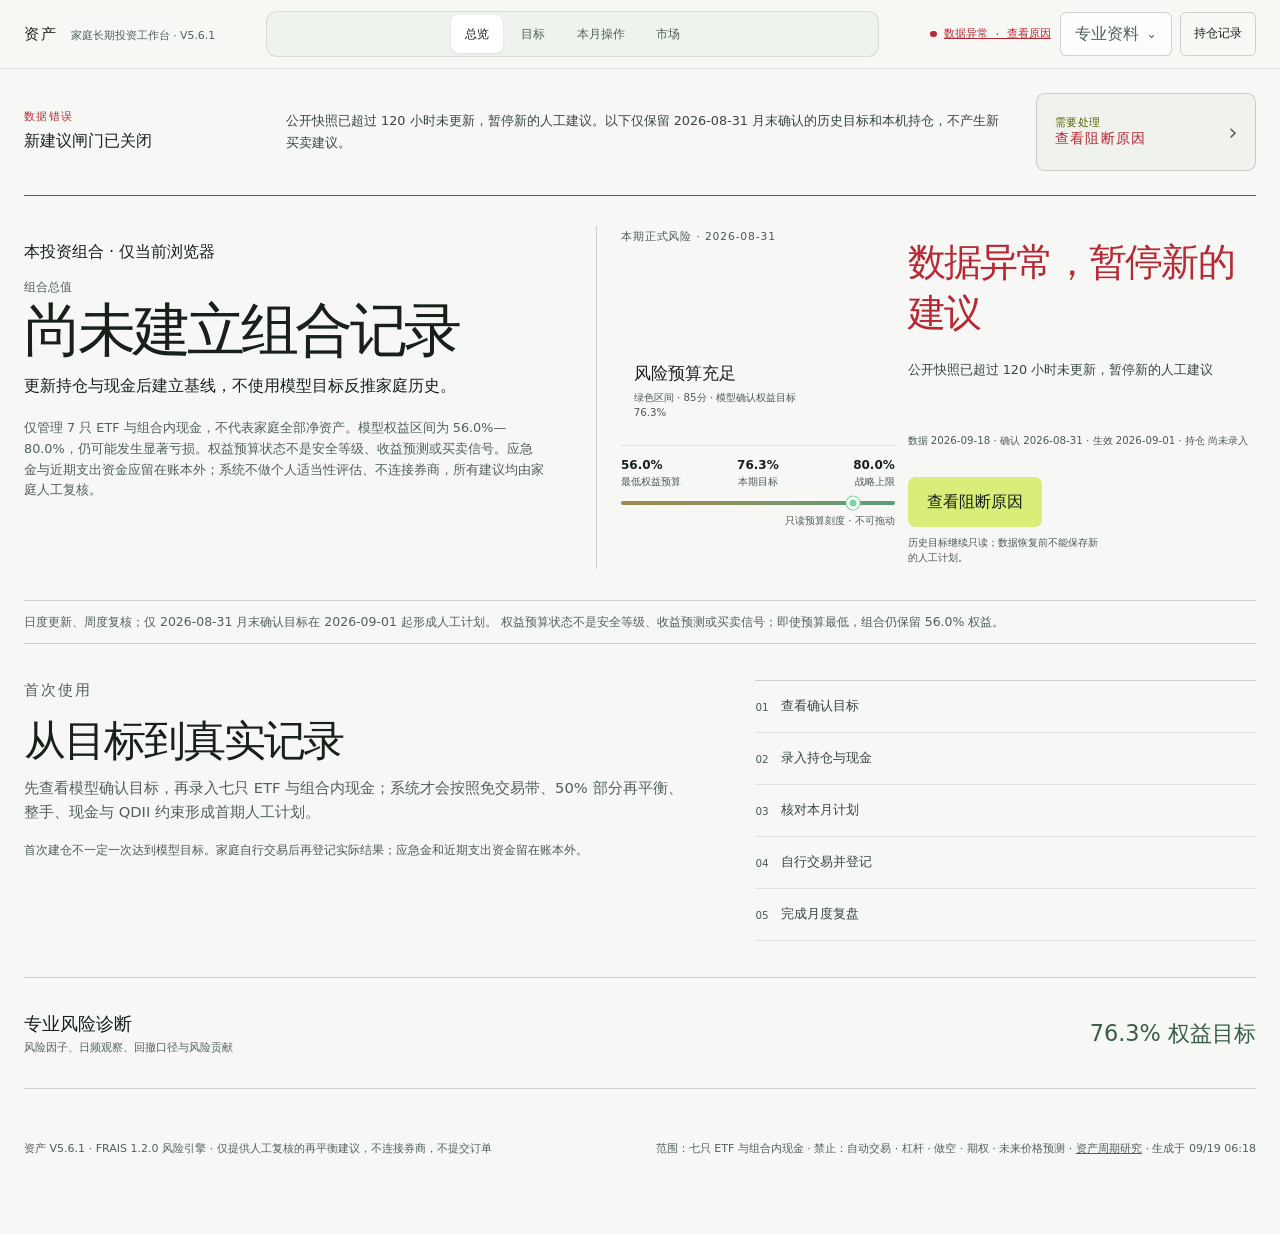
==== index.html @ 456ea020 "data: refresh Asset public snapshot" ====
<!doctype html>
<html lang="zh-CN">
  <head>
    <meta charset="UTF-8" />
    <meta name="viewport" content="width=device-width, initial-scale=1.0" />
    <meta name="color-scheme" content="dark" />
    <meta name="theme-color" content="#0a0f0e" />
    <meta name="description" content="资产：中文家庭长期投资工作台。整合真实本机持仓、资产轨迹、可解释风险与人工再平衡建议。" />
    <link rel="icon" href="data:image/svg+xml,%3Csvg xmlns='http://www.w3.org/2000/svg' viewBox='0 0 64 64'%3E%3Crect width='64' height='64' rx='16' fill='%230a0f0e'/%3E%3Cpath d='M16 16h33v8H25v8h20v8H25v16h-9z' fill='%23d7f26f'/%3E%3C/svg%3E" />
    <title>资产总览 · 资产</title>
    <script type="module" crossorigin src="./assets/main-BMGqQ084.js"></script>
    <link rel="stylesheet" crossorigin href="./assets/main-VPUHg8GL.css">
  </head>
  <body data-page="risk" data-root="./">
    <a class="skip-link" href="#main">跳到主要内容</a>
    <div id="app" aria-busy="true">
      <div class="boot-screen"><span>F5</span><p>正在核验风险状态…</p></div>
    </div>
  </body>
</html>
---- assets/main-VPUHg8GL.css ----
:root{--lightningcss-light:initial;--lightningcss-dark: ;--lightningcss-light: ;--lightningcss-dark:initial;color-scheme:dark;--bg:#0a0f0e;--surface:#111816;--surface-2:#17201d;--ink:#f0f4ee;--soft:#c5cec8;--muted:#87938d;--faint:#66706b;--line:#e9f3ec17;--line-strong:#e9f3ec2b;--accent:#d7f26f;--positive:#79d6a0;--negative:#ef7076;--warning:#e8cd68;--content:1320px;background:var(--bg);color:var(--ink);font-synthesis:none;text-rendering:optimizelegibility;--lightningcss-light:initial;--lightningcss-dark: ;color-scheme:light dark;font-family:-apple-system,BlinkMacSystemFont,PingFang SC,Microsoft YaHei,system-ui,sans-serif}@media (prefers-color-scheme:dark){:root{--lightningcss-light: ;--lightningcss-dark:initial}}.allocation-changes li span{font-size:.9rem;font-weight:540}.allocation-changes li strong{font-size:.9rem}.target-detail-disclosure>summary::-webkit-details-marker{display:none}.portfolio-assets-disclosure>summary::-webkit-details-marker{display:none}.portfolio-audit-disclosure>summary::-webkit-details-marker{display:none}.market-disclosure>summary::-webkit-details-marker{display:none}.data-disclosure>summary::-webkit-details-marker{display:none}.data-disclosure>section{margin-top:0}.portfolio-help{margin-top:1.5rem}@media (prefers-color-scheme:light){:root{--bg:#f7f8f5;--surface:#fff;--surface-2:#edf1eb;--ink:#172019;--soft:#38463e;--muted:#5c6962;--faint:#6d7872;--line:#1720191a;--line-strong:#1720192e;--accent:#647b00;--positive:#147345;--negative:#b52a35;--warning:#8a6500}.topbar{background:#f7f8f5e8}input,select{background:#fff}.dialog-actions{background:#fffffff5}.primary{color:#172019;background:#d9ed79}.allocation-bar i{color:#101710}.professional-nav>div{box-shadow:0 24px 70px #1e282224}.markdown-body pre{background:#edf1eb}dialog::backdrop{background:#232b2561}}@media (max-width:820px){.overview-onboarding,.allocation-changes{grid-template-columns:1fr;gap:2rem}.portfolio-summary{grid-template-columns:1fr 1fr}.portfolio-summary>div:nth-child(3){border-left:0;border-top:1px solid var(--line);padding-left:0}.portfolio-summary>div:nth-child(4){border-top:1px solid var(--line)}.decision-row{grid-template-columns:1fr auto}.decision-path-values,.advice-reason{grid-column:1/-1}.professional-nav>div{width:auto;position:fixed;top:68px;left:16px;right:16px}}@media (max-width:560px){.scope-disclosure,.cadence-summary{font-size:.8rem!important}.overview-onboarding{min-height:0;padding:2.75rem 0}.target-detail-disclosure>summary,.portfolio-assets-disclosure>summary,.portfolio-audit-disclosure>summary,.market-disclosure>summary,.data-disclosure>summary{gap:.8rem;min-height:72px}.target-detail-disclosure>summary em,.portfolio-assets-disclosure>summary>strong,.portfolio-audit-disclosure>summary>strong,.market-disclosure>summary>strong,.data-disclosure>summary>strong{font-size:0}.target-detail-disclosure>summary em:after,.portfolio-assets-disclosure>summary>strong:after,.portfolio-audit-disclosure>summary>strong:after,.market-disclosure>summary>strong:after,.data-disclosure>summary>strong:after{content:"展开";font-size:.75rem}.decision-path-values{grid-template-columns:1fr 16px 1fr;align-items:start}.decision-path-values i:nth-of-type(2){display:none}.decision-path-values div:nth-of-type(3),.decision-path-values div:nth-of-type(4){margin-top:.65rem}.portfolio-summary strong{font-size:1rem}.professional-nav>summary{width:40px;height:40px}}*{box-sizing:border-box}html{scroll-behavior:smooth;scroll-padding-top:92px}body{background:var(--bg);min-width:320px;color:var(--ink);margin:0}button,input{color:inherit;font:inherit}a{color:inherit}button:focus-visible,a:focus-visible,input:focus-visible,select:focus-visible,summary:focus-visible{outline:2px solid var(--accent);outline-offset:3px}.skip-link{z-index:100;background:var(--accent);color:#12180f;padding:.7rem 1rem;text-decoration:none;position:fixed;top:-4rem;left:1rem}.skip-link:focus{top:1rem}.visually-hidden{clip:rect(0, 0, 0, 0)!important;white-space:nowrap!important;border:0!important;width:1px!important;height:1px!important;margin:-1px!important;padding:0!important;position:absolute!important;overflow:hidden!important}.boot-screen,.fatal{text-align:center;place-content:center;justify-items:center;gap:1.2rem;min-height:100svh;padding:2rem;display:grid}.boot-screen span{border:1px solid var(--line-strong);width:5rem;height:5rem;color:var(--accent);border-radius:50%;place-items:center;font:500 1.1rem/1 IBM Plex Mono,monospace;animation:1.8s ease-in-out infinite pulse;display:grid}.boot-screen p,.fatal p{color:var(--muted)}.fatal h1{letter-spacing:-.06em;max-width:700px;margin:0;font-size:clamp(2.3rem,6vw,5rem)}.shell{--regime:var(--warning);min-height:100svh}.topbar{z-index:20;border-bottom:1px solid var(--line);-webkit-backdrop-filter:blur(18px);backdrop-filter:blur(18px);background:#0a0f0ee8;position:sticky;top:0}.topbar-inner{width:min(var(--content), calc(100% - 48px));grid-template-columns:auto 1fr auto;align-items:center;gap:clamp(1.5rem,4vw,4rem);min-height:68px;margin:0 auto;display:grid}.brand{white-space:nowrap;align-items:baseline;gap:.8rem;text-decoration:none;display:flex}.brand b{letter-spacing:.13em;font-size:.93rem}.brand span{color:var(--muted);font-size:.68rem}.page-nav{justify-content:center;align-items:stretch;gap:1.5rem;height:68px;display:flex}.page-nav a{color:var(--muted);white-space:nowrap;align-items:center;font-size:.76rem;text-decoration:none;transition:color .18s;display:flex;position:relative}.page-nav a:hover,.page-nav a[aria-current=page]{color:var(--ink)}.page-nav a[aria-current=page]:after{content:"";background:var(--regime);height:2px;position:absolute;bottom:-1px;left:0;right:0}.nav-short{display:none}.top-actions{white-space:nowrap;align-items:center;gap:1rem;display:flex}.data-stamp{color:var(--muted);align-items:center;gap:.45rem;font:.66rem/1 IBM Plex Mono,monospace;display:flex}.data-stamp i{background:currentColor;border-radius:50%;width:.4rem;height:.4rem}.data-stamp.data-good{color:var(--positive)}.data-stamp.data-bad{color:var(--negative)}.quiet-button,.primary,.secondary,.text-button,.danger-link{cursor:pointer;border:0;transition:transform .18s,border-color .18s,background .18s,color .18s}.quiet-button{border:1px solid var(--line-strong);background:0 0;border-radius:.35rem;padding:.55rem .8rem;font-size:.74rem}.quiet-button:hover,.secondary:hover{border-color:var(--accent);background:#d7f26f0f}.quiet-button:active,.primary:active,.secondary:active{transform:scale(.98)}main,footer{width:min(var(--content), calc(100% - 48px));margin:0 auto}.data-error-banner{border-bottom:1px solid var(--negative);grid-template-columns:230px 1fr auto;align-items:center;gap:2rem;min-height:112px;padding:1.5rem 0;display:grid}.data-error-banner span,.data-error-banner strong{display:block}.data-error-banner span{color:var(--negative);letter-spacing:.12em;font:500 .68rem/1 IBM Plex Mono,monospace}.data-error-banner strong{margin-top:.5rem;font-size:1rem}.data-error-banner p{color:var(--soft);margin:0;font-size:.8rem;line-height:1.7}.data-error-banner a{color:var(--negative);white-space:nowrap;font-size:.76rem;text-decoration:none}.data-triage{border-bottom:1px solid var(--line-strong);grid-template-columns:minmax(230px,.8fr) minmax(420px,1.4fr) minmax(190px,.6fr);align-items:center;gap:2rem;min-height:150px;display:grid}.data-triage h2{margin:0;font-size:1.5rem;font-weight:540}.data-triage ol{gap:.7rem;margin:0;padding:0;list-style:none;display:grid}.data-triage li{color:var(--soft);grid-template-columns:28px 1fr;gap:.7rem;font-size:.73rem;line-height:1.5;display:grid}.data-triage li b{color:var(--accent);font:500 .65rem/1.5 IBM Plex Mono,monospace}.data-triage aside{border-left:1px solid var(--line);padding-left:1.5rem}.data-triage aside span,.data-triage aside strong,.data-triage aside small{display:block}.data-triage aside span,.data-triage aside small{color:var(--muted);font-size:.62rem;line-height:1.5}.data-triage aside strong{text-overflow:ellipsis;margin:.5rem 0;font:500 .68rem/1.4 IBM Plex Mono,monospace;overflow:hidden}.asset-overview-hero{border-bottom:1px solid var(--line-strong);grid-template-columns:minmax(0,1fr) auto;align-items:center;gap:3rem;min-height:320px;padding:2.75rem 0;display:grid}.asset-overview-title>span{color:var(--muted);font-size:.78rem;display:block}.asset-overview-title h1{letter-spacing:-.065em;margin:.45rem 0 1.2rem;font-size:clamp(3.5rem,6.5vw,5.7rem);font-weight:560;line-height:.92}.asset-overview-title h1.baseline-empty{max-width:720px;font-size:clamp(2.7rem,5.2vw,4.5rem);line-height:1}.asset-overview-title>div{flex-wrap:wrap;align-items:baseline;gap:.45rem 1rem;display:flex}.asset-overview-title>div strong{font-size:1.2rem;font-weight:550}.asset-overview-title>div span{color:var(--muted);font-size:.7rem}.asset-overview-title>p:last-child{color:var(--muted);margin:1.35rem 0 0;font-size:.76rem}.asset-overview-hero>aside{gap:.8rem;min-width:185px;display:grid}.asset-overview-hero>aside small{max-width:190px;color:var(--faint);font-size:.64rem;line-height:1.5}.asset-v5-hero{grid-template-columns:minmax(0,1fr) minmax(270px,340px)}.monthly-action{border-left:1px solid var(--line-strong);padding:1.5rem 0 1.5rem 2rem}.monthly-action>span,.monthly-action>strong,.monthly-action>small{display:block}.monthly-action>span{color:var(--faint);letter-spacing:.08em;font-size:.67rem}.monthly-action>strong{letter-spacing:-.045em;margin-top:.7rem;font-size:clamp(1.7rem,3vw,2.7rem);font-weight:550}.monthly-action>p{color:var(--soft);margin:.8rem 0;font-size:.8rem;line-height:1.7}.monthly-action>small{margin-bottom:1.2rem;max-width:none!important}.monthly-action>a{justify-content:center;text-decoration:none;display:inline-flex}.monthly-action>button{margin-left:.5rem}.cadence-inline{border-bottom:1px solid var(--line-strong);min-height:66px;color:var(--muted);justify-content:center;align-items:center;gap:clamp(.7rem,2.5vw,2.5rem);font-size:.7rem;display:flex}.cadence-inline b{color:var(--ink);margin-right:.3rem;font-weight:540}.cadence-inline i{color:var(--faint);font-style:normal}.amounts-hidden .private-amount{filter:blur(10px);-webkit-user-select:none;user-select:none}.overview-curve-section{border-bottom:1px solid var(--line-strong);padding:3.8rem 0 3.2rem}.overview-curve-head{justify-content:space-between;align-items:end;gap:2rem;display:flex}.overview-curve-head h2{letter-spacing:-.045em;margin:0;font-size:clamp(2rem,3.2vw,3.2rem);font-weight:550;line-height:1}.overview-controls{gap:1rem;display:flex}.overview-controls span{border:1px solid var(--line-strong);display:flex}.overview-controls button{color:var(--muted);cursor:pointer;background:0 0;border:0;padding:.55rem .8rem;font-size:.68rem}.overview-controls button[aria-pressed=true]{background:var(--surface-2);color:var(--accent)}.asset-curve{min-height:310px;margin-top:2.4rem}.asset-curve svg{width:100%;height:310px;overflow:visible}.asset-curve-line{fill:none;stroke:var(--accent);stroke-width:2.3px;vector-effect:non-scaling-stroke}.asset-curve-area{fill:color-mix(in srgb, var(--accent) 6%, transparent)}.asset-curve circle{fill:var(--warning);stroke:var(--bg);stroke-width:2px}.asset-curve text{fill:var(--faint);font:18px IBM Plex Mono,monospace}.asset-curve .curve-date{font-size:15px}.asset-curve .curve-date.end{text-anchor:end}.overview-empty{border:1px dashed var(--line-strong);text-align:center;place-content:center;justify-items:center;height:280px;display:grid}.overview-empty strong{font-size:1.3rem;font-weight:540}.overview-empty p{max-width:460px;color:var(--muted);font-size:.77rem;line-height:1.7}.curve-ledger,.ledger-status,.record-summary,.local-quality-grid{border-top:1px solid var(--line);border-bottom:1px solid var(--line);grid-template-columns:repeat(4,1fr);display:grid}.curve-ledger{grid-template-columns:repeat(6,1fr)}.curve-ledger>span,.ledger-status>span,.record-summary>span{color:var(--muted);padding:1rem 1.2rem;font-size:.67rem}.curve-ledger>span:first-child,.ledger-status>span:first-child,.record-summary>span:first-child{padding-left:0}.curve-ledger>span+span,.ledger-status>span+span,.record-summary>span+span{border-left:1px solid var(--line)}.curve-ledger strong,.ledger-status strong,.record-summary strong{color:var(--ink);margin-top:.35rem;font-size:.84rem;font-weight:540;display:block}.asset-group-overview{border-top:1px solid var(--line-strong);border-bottom:1px solid var(--line-strong);grid-template-columns:repeat(4,1fr);display:grid}.asset-group-overview article{min-width:0;padding:1.5rem 1.35rem}.asset-group-overview article:first-child{padding-left:0}.asset-group-overview article+article{border-left:1px solid var(--line)}.asset-group-overview article>div{grid-template-columns:1fr auto;gap:.35rem .8rem;display:grid}.asset-group-overview article>div>span{color:var(--muted);font-size:.7rem}.asset-group-overview article>div>strong{font-size:1.55rem;font-weight:540}.asset-group-overview article>div>b{color:var(--soft);grid-column:1/-1;font-size:.75rem;font-weight:500}.asset-group-overview article>p{min-height:4.3em;color:var(--muted);font-size:.7rem;line-height:1.55}.asset-group-overview ul{margin:1.2rem 0 0;padding:0;list-style:none}.asset-group-overview li{border-top:1px solid var(--line);color:var(--soft);justify-content:space-between;gap:.6rem;padding:.55rem 0;font-size:.67rem;display:flex}.asset-group-overview li strong{color:var(--ink);font-weight:520}.overview-action{border-bottom:1px solid var(--line-strong);grid-template-columns:1fr 340px;align-items:center;gap:4rem;min-height:230px;padding:3rem 0;display:grid}.overview-action h2{color:var(--positive);letter-spacing:-.055em;margin:0;font-size:clamp(2.4rem,5vw,4.5rem);font-weight:550;line-height:.95}.overview-action.warning h2{color:var(--warning)}.overview-action.negative h2{color:var(--negative)}.overview-action p{max-width:680px;color:var(--muted);line-height:1.7}.overview-action>div:last-child{border-left:1px solid var(--line-strong);padding-left:2rem}.overview-action>div:last-child span,.overview-action>div:last-child small{color:var(--muted);font-size:.67rem;display:block}.overview-action>div:last-child strong{margin:.5rem 0;font-size:1.25rem;font-weight:540;display:block}.overview-action a{color:var(--accent);margin-top:1rem;font-size:.72rem;text-decoration:none;display:inline-block}.overview-risk-details{border-bottom:1px solid var(--line-strong)}.overview-risk-details>summary{cursor:pointer;justify-content:space-between;align-items:center;gap:2rem;min-height:110px;list-style:none;display:flex}.overview-risk-details>summary::-webkit-details-marker{display:none}.overview-risk-details>summary span b,.overview-risk-details>summary span small{display:block}.overview-risk-details>summary span b{font-size:1.15rem}.overview-risk-details>summary span small{color:var(--muted);margin-top:.35rem;font-size:.68rem}.overview-risk-details>summary>strong{color:var(--regime);font-size:1.4rem;font-weight:540}.overview-risk-body{border-top:1px solid var(--line)}.cadence-panel{border-bottom:1px solid var(--line-strong);grid-template-columns:minmax(300px,.85fr) minmax(560px,1.15fr);align-items:center;gap:clamp(3rem,7vw,7rem);padding:3.5rem 0;display:grid}.cadence-action h2{color:var(--positive);letter-spacing:-.05em;margin:0;font-size:clamp(2.2rem,4.5vw,4rem);font-weight:550;line-height:1}.cadence-action>p:not(.eyebrow){max-width:40rem;color:var(--muted);margin:1rem 0 1.5rem;font-size:.8rem;line-height:1.7}.cadence-action dl{border-top:1px solid var(--line);grid-template-columns:repeat(3,1fr);margin:0;display:grid}.cadence-action dl div{padding:.8rem .8rem 0 0}.cadence-action dt{color:var(--faint);font-size:.64rem}.cadence-action dd{margin:.35rem 0 0;font-size:.76rem}.cadence-panel ol{border-top:1px solid var(--line-strong);margin:0;padding:0;list-style:none}.cadence-panel li{border-bottom:1px solid var(--line);grid-template-columns:72px 150px 1fr;align-items:center;gap:1rem;min-height:82px;display:grid;position:relative}.cadence-panel li:before{content:"";background:var(--accent);width:2px;height:0;transition:height .25s;position:absolute;left:0}.cadence-panel li.current:before,.cadence-panel li:hover:before{height:56%}.cadence-panel li span,.cadence-panel li small{color:var(--muted);font-size:.68rem;line-height:1.5}.cadence-panel li strong{font-size:.82rem;font-weight:540}.model-integrity{border-bottom:1px solid var(--line-strong);grid-template-columns:230px 1fr;align-items:start;gap:2rem;padding:1.35rem 0;display:grid}.model-integrity>div:first-child span,.model-integrity>div:first-child strong{display:block}.model-integrity>div:first-child span{color:var(--muted);font-size:.68rem}.model-integrity>div:first-child strong{color:var(--positive);margin-top:.45rem;font-size:1rem;font-weight:540}.model-integrity.failed>div:first-child strong{color:var(--negative)}.model-integrity>div:last-child{border-left:1px solid var(--line);grid-template-columns:repeat(5,1fr);display:grid}.model-integrity>div:last-child>span{min-width:0;padding:0 1rem}.model-integrity i{background:var(--positive);border-radius:50%;width:.42rem;height:.42rem;margin-right:.45rem;display:inline-block}.model-integrity.failed i{background:var(--negative)}.model-integrity b{font-size:.7rem;font-weight:540}.model-integrity small{color:var(--faint);margin-top:.45rem;font-size:.61rem;line-height:1.5;display:block}.local-quality-grid{grid-template-columns:repeat(3,1fr)}.local-quality-grid>div{padding:1.2rem 1.3rem}.local-quality-grid>div:nth-child(3n+1){padding-left:0}.local-quality-grid>div:not(:nth-child(3n+1)){border-left:1px solid var(--line)}.local-quality-grid>div:nth-child(n+4){border-top:1px solid var(--line)}.local-quality-grid span{color:var(--muted);font-size:.67rem;display:block}.local-quality-grid strong{margin-top:.45rem;font-size:.9rem;font-weight:540;display:block}.cash-flow-history{border-top:1px solid var(--line);margin-top:1.5rem}.cash-flow-history summary{color:var(--soft);cursor:pointer;padding:1rem 0;font-size:.76rem}.cash-flow-history>p{color:var(--muted);font-size:.74rem}.decision-header{border-bottom:1px solid var(--line);grid-template-columns:minmax(0,1.15fr) minmax(320px,.85fr);align-items:center;gap:clamp(3rem,8vw,8rem);min-height:410px;padding:3.5rem 0;display:grid}.decision-primary>p:not(.eyebrow){max-width:45rem;color:var(--soft);margin:1.4rem 0 0;font-size:.95rem;line-height:1.75}.decision-number{grid-template-columns:auto 1fr;align-items:end;gap:.45rem 1.5rem;display:grid}.decision-number span{color:var(--muted);grid-column:1/-1;font-size:.76rem}.decision-number strong{color:var(--regime);letter-spacing:-.07em;font-size:clamp(4rem,7vw,6rem);font-weight:560;line-height:.85}.decision-number small{color:var(--soft);padding-bottom:.35rem;font-size:.76rem}.decision-context{border-left:1px solid var(--line-strong);padding-left:clamp(2rem,5vw,5rem)}.budget-state,.decision-outcome{padding:1.25rem 0}.budget-state{border-bottom:1px solid var(--line)}.budget-state span,.decision-outcome span,.budget-state small,.decision-outcome small{color:var(--muted);font-size:.68rem;display:block}.budget-state strong{letter-spacing:-.05em;margin:.55rem 0;font-size:clamp(2.2rem,4vw,3.6rem);font-weight:550;line-height:1;display:block}.decision-outcome strong{margin:.5rem 0;font-size:1.35rem;font-weight:540;display:block}.decision-outcome.positive strong{color:var(--positive)}.decision-outcome.warning strong{color:var(--warning)}.decision-outcome.negative strong{color:var(--negative)}.decision-outcome a{color:var(--accent);margin-top:1rem;font-size:.74rem;text-decoration:none;display:inline-block}.observation-strip{border-bottom:1px solid var(--line-strong);grid-template-columns:repeat(4,minmax(0,1fr)) minmax(240px,1.2fr);align-items:stretch;display:grid}.observation-strip>div,.observation-strip aside{min-width:0;padding:1.15rem 1.3rem}.observation-strip>div:first-child{padding-left:0}.observation-strip>div+div,.observation-strip aside{border-left:1px solid var(--line)}.observation-strip span,.observation-strip small{color:var(--muted);font-size:.65rem;display:block}.observation-strip strong{margin-top:.4rem;font-size:.95rem;font-weight:530;display:block}.observation-strip aside{background:#ffffff05}.observation-strip aside strong{color:var(--soft);margin-bottom:.3rem}.risk-hero{border-bottom:1px solid var(--line);grid-template-columns:1.15fr .85fr;align-items:center;gap:clamp(3rem,8vw,8rem);min-height:540px;padding:4rem 0;display:grid;position:relative}.risk-hero:before{content:"";z-index:-1;background:color-mix(in srgb, var(--regime) 10%, transparent);filter:blur(100px);pointer-events:none;border-radius:50%;width:32rem;height:32rem;position:absolute;top:8%;right:2%}.eyebrow{color:var(--accent);letter-spacing:.14em;text-transform:uppercase;margin:0 0 1rem;font:500 .67rem/1.5 IBM Plex Mono,monospace}.risk-hero-label{color:var(--muted);font-size:.82rem;display:block}.risk-hero h1{color:var(--regime);letter-spacing:-.075em;margin:.7rem 0 0;font-size:clamp(4.7rem,8vw,6rem);font-weight:560;line-height:.9}.risk-observation{border-left:1px solid var(--line-strong);padding-left:clamp(2rem,5vw,5rem)}.risk-observation h2{letter-spacing:-.06em;margin:0;font-size:clamp(2.4rem,5vw,4.25rem);font-weight:560;line-height:.95}.risk-observation h2 span{color:var(--regime);letter-spacing:0;margin-top:.9rem;font-size:.32em;display:block}.lead{max-width:42rem;color:var(--soft);margin:2.2rem 0 0;font-size:clamp(1rem,1.7vw,1.28rem);line-height:1.8}.signal-stamp{color:var(--muted);align-items:center;gap:.8rem;margin-top:2rem;font-size:.78rem;display:flex}.signal-stamp i{background:var(--regime);width:.55rem;height:.55rem;box-shadow:0 0 0 .3rem color-mix(in srgb, var(--regime) 15%, transparent);border-radius:50%}.signal-stamp strong{color:var(--ink);font-weight:500}.score{aspect-ratio:1;justify-self:center;place-items:center;width:min(28vw,320px);display:grid;position:relative}.score-ring{background:conic-gradient(var(--regime) calc(var(--score) * 1%), #ffffff12 0);border-radius:50%;transition:background .5s;position:absolute;inset:0;transform:rotate(-90deg);-webkit-mask:radial-gradient(circle,#0000 0 58%,#000 59%);mask:radial-gradient(circle,#0000 0 58%,#000 59%)}.score>div:last-child{text-align:center;gap:.65rem;display:grid}.score strong{letter-spacing:-.07em;font-size:clamp(3.6rem,7vw,6.4rem);font-weight:500;line-height:1}.score span{color:var(--muted);letter-spacing:.08em;font:.68rem/1.3 IBM Plex Mono,monospace}.compact-score{justify-self:start;width:min(18vw,180px);margin-top:2rem}.compact-score strong{font-size:clamp(2.5rem,4vw,3.8rem)}.status-rail{border-bottom:1px solid var(--line-strong);grid-template-columns:repeat(4,1fr);display:grid}.status-rail>div{min-width:0;padding:1.3rem 1.5rem}.status-rail>div:first-child{padding-left:0}.status-rail>div+div{border-left:1px solid var(--line)}.status-rail span,.status-rail small{color:var(--muted);font-size:.68rem;display:block}.status-rail strong{margin:.5rem 0 .35rem;font-size:1.2rem;font-weight:530;display:block}.page-intro{border-bottom:1px solid var(--line);flex-direction:column;justify-content:center;align-items:flex-start;min-height:300px;padding:3.5rem 0;display:flex}.page-intro h1{letter-spacing:-.055em;max-width:900px;margin:0;font-size:clamp(3rem,5vw,4.5rem);font-weight:600;line-height:.94}.page-intro>p:not(.eyebrow){max-width:680px;color:var(--soft);margin:1.6rem 0 0;font-size:1rem;line-height:1.75}.page-intro>.primary{margin-top:2rem}.page-intro>.page-links{margin-top:1.8rem}.model-intro{min-height:420px}.section{border-bottom:1px solid var(--line);padding:clamp(4.5rem,7vw,6rem) 0}.section.first{padding-top:3.25rem}.section.compact{padding-top:5rem;padding-bottom:5rem}.section-head{grid-template-columns:minmax(0,.9fr) minmax(330px,1.1fr);align-items:end;gap:clamp(2rem,7vw,7rem);margin-bottom:4rem;display:grid}.section-head h2{letter-spacing:-.045em;max-width:46rem;margin:0;font-size:clamp(2.15rem,3.8vw,3.65rem);font-weight:550;line-height:1.03}.section-head>p{max-width:48rem;color:var(--muted);margin:0;line-height:1.8}.factor-list{border-top:1px solid var(--line-strong)}.factor{border-bottom:1px solid var(--line);grid-template-columns:4rem minmax(260px,.9fr) minmax(180px,.55fr) minmax(260px,.8fr);align-items:center;gap:2rem;min-height:9.5rem;display:grid}.factor-index{color:var(--accent);font:500 .8rem/1 IBM Plex Mono,monospace}.factor-title{justify-content:space-between;align-items:baseline;gap:1rem;display:flex}.factor-title h3{margin:0;font-size:1.08rem;font-weight:550}.factor-title strong{font-size:1.65rem;font-weight:500}.track{background:#ffffff12;height:3px;margin-top:1rem}.track i{background:var(--regime);height:100%;transition:width .7s cubic-bezier(.2,.8,.2,1);display:block}.factor-score>span{color:var(--faint);margin-top:.45rem;font:.64rem/1.3 IBM Plex Mono,monospace;display:block}.factor-score .track{margin-top:.55rem}.factor>p{color:var(--muted);font-size:.86rem;line-height:1.7}.factor>p strong{color:var(--soft);font-weight:500}.factor-impact span,.factor-impact small{color:var(--faint);font-size:.65rem;line-height:1.5;display:block}.factor-impact strong{margin:.45rem 0 .3rem;font-size:1rem;font-weight:530;display:block}.reconciliation,.drawdown-scopes,.benchmark-questions{border-top:1px solid var(--line-strong);border-bottom:1px solid var(--line-strong);grid-template-columns:repeat(4,1fr);margin-top:3rem;display:grid}.reconciliation>div,.drawdown-scopes>div,.benchmark-questions>div{min-width:0;padding:1.25rem 1.35rem}.reconciliation>div:first-child,.drawdown-scopes>div:first-child,.benchmark-questions>div:first-child{padding-left:0}.reconciliation>div+div,.drawdown-scopes>div+div,.benchmark-questions>div+div{border-left:1px solid var(--line)}.reconciliation span,.reconciliation small,.drawdown-scopes span,.drawdown-scopes small{color:var(--muted);font-size:.66rem;line-height:1.5;display:block}.reconciliation strong,.drawdown-scopes strong{margin:.5rem 0 .35rem;font-size:1.05rem;font-weight:530;line-height:1.4;display:block}.drawdown-scopes{grid-template-columns:repeat(3,1fr);margin:0 0 3.5rem}.stability-layout{grid-template-columns:minmax(0,1.2fr) minmax(320px,.8fr);gap:clamp(3rem,7vw,7rem);display:grid}.stability-layout h3{letter-spacing:-.025em;margin:0 0 1.5rem;font-size:1.55rem;font-weight:540}.stability-list{border-top:1px solid var(--line-strong)}.stability-row{border-bottom:1px solid var(--line);grid-template-columns:1fr auto auto;align-items:center;gap:1.5rem;padding:1rem 0;display:grid}.stability-row span strong,.stability-row span small,.stability-row em small{display:block}.stability-row span strong{font-size:.78rem;font-weight:540}.stability-row span small,.stability-row em small{color:var(--faint);margin-top:.25rem;font-size:.62rem}.stability-row b{font-size:.74rem;font-weight:530}.stability-row em{color:var(--muted);text-align:right;font-size:.7rem;font-style:normal}.rs-audit{border-left:1px solid var(--line-strong);padding-left:clamp(1rem,4vw,4rem)}.rs-audit dl{grid-template-columns:1fr 1fr;gap:1rem;margin:0 0 1.5rem;display:grid}.rs-audit dl div{border-top:1px solid var(--line);padding-top:.8rem}.rs-audit dt{color:var(--faint);font-size:.64rem}.rs-audit dd{margin:.4rem 0 0;font-size:1.05rem}.rs-audit ol{border-top:1px solid var(--line);margin:0;padding:0;list-style:none}.rs-audit li{border-bottom:1px solid var(--line);grid-template-columns:22px 1fr auto;align-items:center;gap:.7rem;padding:.8rem 0;display:grid}.rs-audit li span,.rs-audit li small{color:var(--faint);font-size:.62rem}.rs-audit li strong,.rs-audit li b{font-size:.72rem;font-weight:530}.rs-audit li small{grid-column:2}.rs-audit>p{color:var(--muted);font-size:.72rem;line-height:1.65}.history-band{grid-template-columns:190px 1fr;align-items:end;gap:3rem;min-height:260px;margin-top:4rem;display:grid}.history-band span{color:var(--muted);font-size:.75rem;display:block}.history-band strong{margin-top:.6rem;font-size:2.5rem;font-weight:500;display:block}.history-band small{color:var(--faint);margin-top:.5rem;display:block}.sparkline{width:100%;height:190px;display:block;overflow:visible}.sparkline path{fill:none;stroke:var(--regime);stroke-width:2px;vector-effect:non-scaling-stroke}.risk-delta-strip{border-top:1px solid var(--line-strong);border-bottom:1px solid var(--line-strong);grid-template-columns:repeat(4,1fr);margin-top:4rem;display:grid}.risk-delta-strip>div{min-width:0;padding:1.4rem 1.5rem}.risk-delta-strip>div:first-child{padding-left:0}.risk-delta-strip>div+div{border-left:1px solid var(--line)}.risk-delta-strip span{color:var(--muted);font-size:.72rem;display:block}.risk-delta-strip strong{letter-spacing:-.03em;margin-top:.6rem;font-size:1.45rem;font-weight:520;display:block}.risk-delta-strip small{color:var(--faint);margin-top:.4rem;font-size:.67rem;line-height:1.4;display:block}.risk-concentration{border-top:1px solid var(--line-strong);border-bottom:1px solid var(--line-strong);grid-template-columns:minmax(300px,.8fr) minmax(420px,1.2fr) auto;align-items:center;gap:clamp(2rem,5vw,5rem);min-height:132px;margin-bottom:3rem;padding:1.5rem 0;display:grid}.risk-concentration span,.risk-concentration strong{display:block}.risk-concentration span{color:var(--warning);letter-spacing:.12em;font:500 .68rem/1 IBM Plex Mono,monospace}.risk-concentration strong{max-width:34rem;margin-top:.55rem;font-size:1.2rem;font-weight:550;line-height:1.4}.risk-concentration p{color:var(--muted);margin:0;font-size:.78rem;line-height:1.75}.risk-concentration small{max-width:150px;color:var(--faint);font-size:.67rem;line-height:1.55}.risk-ownership{grid-template-columns:minmax(280px,.75fr) minmax(480px,1.25fr);align-items:start;gap:clamp(3rem,7vw,7rem);display:grid}.risk-ownership-summary h3{letter-spacing:-.04em;max-width:26rem;margin:0;font-size:clamp(1.8rem,3.2vw,3rem);font-weight:550;line-height:1.1}.risk-ownership-summary>p:not(.eyebrow){max-width:34rem;color:var(--muted);font-size:.84rem;line-height:1.8}.risk-ownership-summary dl{grid-template-columns:1fr 1fr;gap:1rem;margin:2rem 0 0;display:grid}.risk-ownership-summary dl div{border-top:1px solid var(--line);padding-top:.8rem}.risk-ownership-summary dt{color:var(--faint);font-size:.68rem}.risk-ownership-summary dd{margin:.45rem 0 0;font-size:1.25rem}.risk-owner-list{border-top:1px solid var(--line)}.risk-owner{border-bottom:1px solid var(--line);grid-template-columns:minmax(120px,.55fr) minmax(260px,1.45fr) 76px;align-items:center;gap:1.2rem;min-height:92px;display:grid}.risk-owner-name strong{font-size:.81rem;font-weight:540;display:block}.risk-owner-name small{color:var(--faint);margin-top:.3rem;font:.62rem/1.3 IBM Plex Mono,monospace;display:block}.risk-owner-scales{gap:.65rem;display:grid}.risk-owner-scales>div{grid-template-columns:82px 1fr;align-items:center;gap:.7rem;display:grid}.risk-owner-scales span{color:var(--faint);font:.62rem/1.2 IBM Plex Mono,monospace}.risk-owner-value{text-align:right;font-size:.8rem;font-weight:540}.risk-owner-track{background:#ffffff0f;height:4px;display:block}.risk-owner-track b{transform-origin:0;height:100%;animation:.7s cubic-bezier(.2,.8,.2,1) both grow-line;display:block}.risk-owner-track.capital b{background:var(--soft);opacity:.62}.risk-owner-track.risk b{background:var(--regime)}.risk-owner-track.diversifier b{background:var(--positive);background-image:repeating-linear-gradient(135deg,#0000 0 3px,#0a0f0e73 3px 5px)}.market-intro{min-height:340px}.cycle-intro{min-height:245px;padding-top:2.8rem;padding-bottom:2.8rem}.cycle-section{padding-top:2.2rem;overflow:hidden}.cycle-health{border-top:1px solid var(--line-strong);border-bottom:1px solid var(--line);grid-template-columns:minmax(190px,.55fr) minmax(320px,1.45fr) auto;align-items:center;gap:1rem 2rem;min-height:58px;padding:.9rem 0;display:grid}.cycle-health strong{color:var(--positive);letter-spacing:.08em;font:500 .67rem/1.4 IBM Plex Mono,monospace}.cycle-health span{color:var(--soft);font-size:.72rem;line-height:1.55}.cycle-health small{color:var(--faint);text-align:right;font-size:.62rem;line-height:1.45}.cycle-health.is-error{border-color:color-mix(in srgb, var(--negative) 55%, var(--line))}.cycle-health.is-error strong{color:var(--negative)}.cycle-health.is-unknown strong{color:var(--warning)}.cycle-weekly{border-bottom:1px solid var(--line-strong);grid-template-columns:minmax(320px,1.15fr) minmax(330px,1fr) 150px;align-items:center;gap:clamp(2rem,5vw,5rem);min-height:178px;display:grid}.cycle-weekly h2{letter-spacing:-.04em;margin:0;font-size:clamp(1.8rem,3vw,2.8rem);font-weight:550}.cycle-weekly-title>p:last-child{max-width:47rem;color:var(--muted);margin:.75rem 0 0;font-size:.78rem;line-height:1.7}.cycle-weekly-move{grid-template-columns:72px 1fr;align-items:baseline;gap:.55rem 1rem;display:grid}.cycle-weekly-move span,.cycle-weekly-count span{color:var(--faint);font-size:.64rem}.cycle-weekly-move strong{color:var(--soft);font-size:.7rem;font-weight:520;line-height:1.6}.cycle-weekly-count{border-left:1px solid var(--line);padding-left:1.5rem}.cycle-weekly-count strong{letter-spacing:-.06em;margin-top:.35rem;font-size:3.1rem;font-weight:500;line-height:1;display:block}.cycle-weekly-count small{color:var(--faint);margin-top:.45rem;font-size:.59rem;display:block}.cycle-breadth{border-bottom:1px solid var(--line-strong);grid-template-columns:100px repeat(7,1fr);display:grid}.cycle-breadth>p,.cycle-breadth>div{min-width:0;margin:0;padding:.9rem .75rem}.cycle-breadth>p{color:var(--muted);padding-left:0;font-size:.67rem}.cycle-breadth>div{border-left:1px solid var(--line);border-top:2px solid var(--cycle-color)}.cycle-breadth strong,.cycle-breadth span,.cycle-breadth small{text-overflow:ellipsis;white-space:nowrap;display:block;overflow:hidden}.cycle-breadth strong{color:var(--cycle-color);font-size:.68rem;font-weight:550}.cycle-breadth span{color:var(--soft);margin-top:.4rem;font:.6rem/1.2 IBM Plex Mono,monospace}.cycle-breadth small{color:var(--faint);margin-top:.3rem;font-size:.55rem}.cycle-read-guide{border-top:1px solid var(--line-strong);border-bottom:1px solid var(--line-strong);grid-template-columns:repeat(5,1fr);margin-top:2.5rem;display:grid}.cycle-read-guide>summary{color:var(--soft);cursor:pointer;grid-column:1/-1;padding:1rem 0;font-size:.74rem}.cycle-read-guide>div{border-top:1px solid var(--line);min-width:0;padding:1.2rem}.cycle-read-guide>div:first-of-type{padding-left:0}.cycle-read-guide>div+div{border-left:1px solid var(--line)}.cycle-read-guide span{color:var(--accent);font:.6rem/1 IBM Plex Mono,monospace}.cycle-read-guide strong{margin-top:.6rem;font-size:.78rem;font-weight:540;display:block}.cycle-read-guide small{color:var(--faint);margin-top:.45rem;font-size:.64rem;line-height:1.55;display:block}.cycle-controls{border-bottom:1px solid var(--line-strong);grid-template-columns:auto minmax(320px,1fr) 180px;align-items:end;gap:2rem;padding:1.25rem 0;display:grid}.cycle-controls span{color:var(--muted);letter-spacing:.06em;justify-content:space-between;gap:1rem;margin-bottom:.65rem;font-size:.67rem;display:flex}.cycle-controls b{color:var(--ink)}.cycle-controls input{width:100%;height:2px;accent-color:var(--accent);border:0;padding:0}.cycle-controls select{border:1px solid var(--line-strong);background:var(--surface);width:100%;color:var(--ink);padding:.48rem .6rem;font-size:.72rem}.cycle-buttons{display:flex}.cycle-buttons button{border:1px solid var(--line-strong);min-height:35px;color:var(--muted);cursor:pointer;background:0 0;padding:.45rem .75rem}.cycle-buttons button+button{border-left:0}.cycle-buttons button[aria-pressed=true]{background:var(--accent);color:#111815}.cycle-status{border-bottom:1px solid var(--line);min-height:45px;color:var(--muted);flex-wrap:wrap;align-items:center;gap:.7rem 1.4rem;font:.62rem/1.4 IBM Plex Mono,monospace;display:flex}.cycle-status strong{color:var(--ink)}.cycle-status small{color:var(--faint);margin-left:auto}.cycle-scroll{min-width:1180px;padding-top:1.7rem}[data-cycle-board]{overflow-x:auto}.cycle-heads{grid-template-columns:repeat(7,1fr);gap:.45rem;margin-bottom:.45rem;display:grid}.cycle-heads>div{border-top:3px solid var(--cycle-color);background:color-mix(in srgb, var(--cycle-color) 10%, transparent);padding:.75rem}.cycle-heads strong{color:var(--cycle-color);font-size:1rem}.cycle-heads span{float:right;color:var(--faint);font:.65rem/1.5 IBM Plex Mono,monospace}.cycle-grid{grid-template-rows:repeat(8,132px);grid-template-columns:repeat(7,1fr);grid-auto-flow:column;gap:.45rem;display:grid}.cycle-tile{border:1px solid color-mix(in srgb, var(--cycle-color) 45%, var(--line));background:color-mix(in srgb, var(--cycle-color) 8%, var(--surface));cursor:pointer;min-width:0;padding:.7rem;transition:opacity .18s,transform .18s,border-color .18s;position:relative}.cycle-tile:hover,.cycle-tile:focus{z-index:5;border-color:var(--cycle-color);outline:0;transform:translateY(-3px)}.cycle-tile.is-pending{border-style:dashed;border-color:color-mix(in srgb, var(--cycle-color) 28%, var(--line));background:color-mix(in srgb, var(--cycle-color) 2%, var(--surface))}.cycle-tile.is-pending .cycle-no-data{opacity:.72}.cycle-tile.is-muted{opacity:.17}.cycle-tile>div{justify-content:space-between;gap:.5rem;display:flex}.cycle-tile h3{color:var(--ink);white-space:nowrap;text-overflow:ellipsis;margin:0;font-size:.72rem;font-weight:560;overflow:hidden}.cycle-tile>div>span{color:var(--muted);font:.6rem/1.2 IBM Plex Mono,monospace}.cycle-tile>small{color:var(--faint);letter-spacing:.05em;margin-top:.25rem;font:.52rem/1.2 IBM Plex Mono,monospace;display:block}.cycle-spark{width:100%;height:38px;margin-top:.25rem;display:block}.cycle-spark line{stroke:var(--line);stroke-width:.6px}.cycle-spark polyline{fill:none;stroke-width:1.6px;vector-effect:non-scaling-stroke}.cycle-no-data{height:38px;color:var(--faint);align-items:center;font-size:.55rem;display:flex}.cycle-tile>dl{grid-template-columns:1fr 1fr;gap:.5rem;margin:0;display:grid}.cycle-tile>dl div{min-width:0}.cycle-tile dt{color:var(--faint);white-space:nowrap;text-overflow:ellipsis;font-size:.52rem;overflow:hidden}.cycle-tile dd{color:var(--ink);margin:.15rem 0 0;font:.62rem/1.2 IBM Plex Mono,monospace}.cycle-tile>footer{color:var(--faint);justify-content:space-between;margin-top:.4rem;font-size:.5rem;display:flex}.cycle-dialog{border:1px solid var(--line-strong);width:min(680px,100vw - 2rem);max-height:min(800px,100svh - 3rem);color:var(--ink);background:#111817;border-radius:0;padding:2.5rem;overflow:auto;box-shadow:0 24px 70px #0000009e}.cycle-dialog::backdrop{-webkit-backdrop-filter:blur(5px);backdrop-filter:blur(5px);background:#020605c2}.cycle-dialog-close{z-index:2;float:right;border:1px solid var(--line-strong);color:var(--muted);cursor:pointer;background:#111817;padding:.45rem .7rem;font-size:.68rem;position:sticky;top:0}.cycle-dialog h2{letter-spacing:-.05em;margin:0;font-size:clamp(2.2rem,6vw,3.6rem);font-weight:550}.cycle-dialog h3{margin:0 0 .7rem;font-size:.88rem;font-weight:550}.cycle-dialog p{color:var(--muted);font-size:.77rem;line-height:1.75}.cycle-dialog section{border-top:1px solid var(--line);margin-top:2rem;padding-top:1.25rem}.cycle-dialog a{color:var(--accent);font-size:.72rem}.cycle-dialog-state{border-bottom:1px solid var(--line-strong);align-items:center;gap:1rem;padding:.8rem 0 1.2rem;display:flex}.cycle-dialog-state span{color:var(--accent);flex:none;font-weight:550}.cycle-dialog-metrics{grid-template-columns:repeat(3,1fr);margin:0;display:grid}.cycle-dialog-metrics div{border-bottom:1px solid var(--line);min-width:0;padding:1rem .8rem}.cycle-dialog-metrics div:nth-child(3n+1){padding-left:0}.cycle-dialog-metrics div:not(:nth-child(3n+1)){border-left:1px solid var(--line)}.cycle-dialog-metrics dt{min-height:2em;color:var(--faint);font-size:.62rem}.cycle-dialog-metrics dd{margin:.45rem 0 0;font:500 1.15rem/1.2 IBM Plex Mono,monospace}.cycle-dialog .warning-text{color:var(--warning)}.cycle-audit{border-left:2px solid var(--line-strong);padding-left:1rem}.cycle-dialog-boundary{border:1px solid var(--line-strong);margin-top:2rem;padding:1rem}.cycle-unavailable{max-width:760px;padding:4rem 0}.cycle-unavailable h2{letter-spacing:-.045em;margin:0;font-size:clamp(2rem,4vw,3.4rem)}.cycle-unavailable>p:not(.eyebrow){color:var(--muted);line-height:1.75}.market-workspace-section{padding-top:2.5rem}.market-toolbar{grid-template-columns:1fr auto;align-items:end;gap:2rem;margin-bottom:3rem;display:grid}.asset-switcher{border-top:1px solid var(--line-strong);border-bottom:1px solid var(--line-strong);grid-template-columns:repeat(5,1fr);display:grid}.asset-switcher button,.range-switcher button{color:var(--muted);cursor:pointer;background:0 0;border:0}.asset-switcher button{text-align:left;border-right:1px solid var(--line);min-height:72px;padding:1rem;transition:color .18s,background .18s}.asset-switcher button:first-child{padding-left:0}.asset-switcher button:last-child{border-right:0}.asset-switcher button:hover,.asset-switcher button[aria-pressed=true]{color:var(--ink);background:#d7f26f09}.asset-switcher button[aria-pressed=true]{box-shadow:inset 0 2px var(--regime)}.asset-switcher span{font-size:.76rem;font-weight:540;display:block}.asset-switcher small{color:var(--faint);margin-top:.4rem;font:.59rem/1.4 IBM Plex Mono,monospace;display:block}.range-switcher{border:1px solid var(--line-strong);border-radius:.35rem;gap:.25rem;padding:.25rem;display:flex}.range-switcher button{white-space:nowrap;border-radius:.22rem;padding:.48rem .65rem;font-size:.69rem}.range-switcher button[aria-pressed=true]{background:var(--accent);color:#12180f}.market-metrics{margin-bottom:3rem}.market-layout{grid-template-columns:minmax(0,1fr) 285px;align-items:stretch;gap:3rem;display:grid}.market-chart{border-top:1px solid var(--line-strong);border-bottom:1px solid var(--line-strong);min-width:0;min-height:620px;padding:1.2rem 0 0;transition:opacity .2s,transform .2s}.market-chart.is-changing{opacity:.35;transform:translateY(4px)}.chart-legend{min-height:34px;color:var(--muted);flex-wrap:wrap;align-items:center;gap:.8rem 1.5rem;font-size:.67rem;display:flex}.chart-legend span{align-items:center;gap:.45rem;display:flex}.chart-legend i{width:18px;height:2px;display:block}.legend-price{background:var(--accent)}.legend-ma63{background:var(--positive)}.legend-ma252{background:var(--warning)}.chart-range-label{color:var(--faint);margin-left:auto;font-family:IBM Plex Mono,monospace}.chart-canvas{position:relative}.chart-canvas svg{touch-action:pan-y;width:100%;height:auto;display:block}.chart-canvas svg:focus-visible{outline:2px solid var(--accent);outline-offset:4px}.chart-grid line{stroke:var(--line);stroke-width:1px;vector-effect:non-scaling-stroke}.chart-grid text,.axis-date,.volume-label{fill:var(--faint);font-family:IBM Plex Mono,monospace;font-size:10px}.price-area{fill:color-mix(in srgb, var(--regime) 8%, transparent)}.price-line,.ma-line{fill:none;vector-effect:non-scaling-stroke}.price-line{stroke:var(--accent);stroke-width:2px}.ma-line{stroke-width:1.25px;stroke-dasharray:5 4;opacity:.85}.ma63{stroke:var(--positive)}.ma252{stroke:var(--warning)}.volume-divider{stroke:var(--line-strong);stroke-width:1px;vector-effect:non-scaling-stroke}.volume-bar{fill:var(--positive);opacity:.48}.volume-bar.down{fill:var(--negative);opacity:.42}.chart-crosshair{stroke:var(--soft);stroke-width:1px;stroke-dasharray:3 4;opacity:0;vector-effect:non-scaling-stroke;pointer-events:none}.chart-crosshair.visible{opacity:.6}.market-tooltip{z-index:3;border:1px solid var(--line-strong);pointer-events:none;background:#080c0bf0;border-radius:.3rem;min-width:190px;padding:.75rem .85rem;position:absolute;top:3.2rem;transform:translate(-20%);box-shadow:0 12px 40px #00000052}.market-tooltip strong,.market-tooltip span{display:block}.market-tooltip strong{margin-bottom:.4rem;font-size:.72rem}.market-tooltip span{color:var(--muted);font:.63rem/1.6 IBM Plex Mono,monospace}.market-interpretation{border-top:1px solid var(--line-strong);border-left:1px solid var(--line);border-bottom:1px solid var(--line-strong);padding:2rem 0 1.5rem 2rem}.market-interpretation h3{letter-spacing:-.035em;margin:0;font-size:1.6rem;font-weight:550;line-height:1.15}.market-interpretation>p:not(.eyebrow){color:var(--muted);font-size:.78rem;line-height:1.75}.market-interpretation p strong{color:var(--ink);font-weight:550}.market-interpretation dl{border-top:1px solid var(--line);margin:2rem 0}.market-interpretation dl div{border-bottom:1px solid var(--line);justify-content:space-between;gap:1rem;padding:.7rem 0;display:flex}.market-interpretation dt,.market-interpretation dd{font-size:.69rem}.market-interpretation dt{color:var(--faint)}.market-interpretation dd{text-align:right;margin:0}.market-interpretation>small{color:var(--faint);font-size:.67rem;line-height:1.65;display:block}.correlation-layout{grid-template-columns:minmax(0,1fr) 330px;align-items:start;gap:clamp(3rem,7vw,7rem);display:grid}.correlation-table th,.correlation-table td{text-align:center}.correlation-table th:first-child{text-align:left;min-width:145px}.correlation-table tbody th strong,.correlation-table tbody th small{display:block}.correlation-table tbody th strong{color:var(--ink);font-size:.74rem}.correlation-table tbody th small{color:var(--faint);margin-top:.25rem;font:.61rem/1 IBM Plex Mono,monospace}.correlation-cell{background:color-mix(in srgb, var(--accent) calc(var(--strength) * 36%), transparent);border-radius:.2rem;place-items:center;width:48px;height:36px;font:.66rem/1 IBM Plex Mono,monospace;display:inline-grid}.correlation-cell.inverse{background:color-mix(in srgb, var(--positive) calc(var(--strength) * 34%), transparent)}.correlation-layout aside{border-left:1px solid var(--line);padding-left:2rem}.correlation-layout aside h3{margin:0;font-size:1.7rem;font-weight:540}.correlation-layout aside p:not(.eyebrow){color:var(--muted);font-size:.82rem;line-height:1.8}.correlation-layout aside p strong{color:var(--ink);font-weight:550}.correlation-layout aside small{color:var(--faint);font-size:.67rem;line-height:1.7}.evidence-notes{border-top:1px solid var(--line-strong);grid-template-columns:repeat(3,1fr);display:grid}.evidence-notes article{border-bottom:1px solid var(--line);min-height:180px;padding:1.8rem 2rem 1.5rem 0}.evidence-notes article+article{border-left:1px solid var(--line);padding-left:2rem}.evidence-notes span{color:var(--accent);font:.66rem/1 IBM Plex Mono,monospace}.evidence-notes h3{margin:1rem 0 .6rem;font-size:1rem;font-weight:550}.evidence-notes p{color:var(--muted);margin:0;font-size:.76rem;line-height:1.7}.decision-path{border-top:1px solid var(--line-strong);border-bottom:1px solid var(--line-strong);grid-template-columns:1fr 32px 1fr 32px 1fr;align-items:center;display:grid}.decision-path>div{padding:1.5rem 0}.decision-path>i{background:var(--line-strong);height:1px}.decision-path span{color:var(--accent);font:.68rem/1 IBM Plex Mono,monospace}.decision-path strong{margin-top:.65rem;font-size:.9rem;display:block}.decision-path p{color:var(--soft);margin:.35rem 0 0;font-size:1.35rem}.page-links{flex-wrap:wrap;align-items:center;gap:1.5rem;margin-top:2.4rem;display:flex}.page-links a{color:var(--muted);font-size:.82rem;text-decoration:none}.page-links a:hover{color:var(--accent)}.page-links .primary-link{background:var(--accent);color:#12180f;border-radius:.35rem;padding:.75rem 1rem;font-weight:650}.metric-strip{border-top:1px solid var(--line-strong);border-bottom:1px solid var(--line-strong);grid-template-columns:repeat(4,1fr);margin-bottom:4rem;display:grid}.metric-strip>div{min-width:0;padding:1.45rem 1.6rem}.metric-strip>div:first-child{padding-left:0}.metric-strip>div+div{border-left:1px solid var(--line)}.metric-strip span,.audit-strip span{color:var(--muted);font-size:.72rem;display:block}.metric-strip strong{letter-spacing:-.03em;margin-top:.65rem;font-size:clamp(1.25rem,2vw,1.8rem);font-weight:500;display:block}.metric-strip strong.small-value{letter-spacing:0;font-size:1rem;line-height:1.5}.metric-strip small{color:var(--faint);margin-top:.45rem;font-size:.7rem;display:block}.table-scroll{overscroll-behavior-inline:contain;width:100%;overflow-x:auto}.table-edge{border-top:1px solid var(--line-strong)}table{border-collapse:collapse;white-space:nowrap;width:100%}th{color:var(--faint);text-align:right;border-bottom:1px solid var(--line-strong);padding:1rem .8rem;font-size:.67rem;font-weight:500}th:first-child,td:first-child{text-align:left;padding-left:0}td{text-align:right;border-bottom:1px solid var(--line);padding:1.25rem .8rem;font-size:.82rem}.asset-table tbody tr{transition:color .15s,background .15s}.asset-table tbody tr:hover,.asset-table tbody tr.active{color:var(--accent);background:#d7f26f06}.asset-select{width:100%;color:inherit;text-align:left;cursor:pointer;background:0 0;border:0;padding:0}.asset-select strong{font-size:.93rem;font-weight:550;display:block}.asset-select span{color:var(--muted);margin-top:.3rem;font-size:.66rem;display:block}.asset-table td small{color:var(--faint);margin-top:.28rem;font-size:.61rem;display:block}.asset-mobile-list{border-top:1px solid var(--line-strong);display:none}.asset-mobile-row{border-bottom:1px solid var(--line)}.asset-mobile-row summary{cursor:pointer;grid-template-columns:1fr 1.25fr auto;align-items:center;gap:1rem;min-height:86px;list-style:none;display:grid}.asset-mobile-row summary::-webkit-details-marker{display:none}.asset-mobile-row summary span>strong,.asset-mobile-row summary span>small{display:block}.asset-mobile-row summary span>small{color:var(--faint);margin-bottom:.35rem;font-size:.65rem}.asset-mobile-row summary>b{text-align:right;min-width:56px;font-size:.84rem}.asset-mobile-detail{padding:0 0 1.5rem}.asset-mobile-detail dl{grid-template-columns:1fr 1fr;gap:.7rem 1.25rem;margin:0;display:grid}.asset-mobile-detail dl div{border-top:1px solid var(--line);padding-top:.7rem}.asset-mobile-detail dt{color:var(--faint);font-size:.65rem}.asset-mobile-detail dd{margin:.35rem 0 0;font-size:.76rem}.asset-mobile-detail p{color:var(--muted);margin:1rem 0 0;font-size:.74rem;line-height:1.7}.positive{color:var(--positive)!important}.negative{color:var(--negative)!important}.warning{color:var(--warning)!important}.asset-inspector{border-top:1px solid var(--line-strong);grid-template-columns:.8fr 1fr 1.2fr;align-items:start;gap:3rem;margin-top:3rem;padding-top:2rem;display:grid}.asset-inspector h3{margin:0;font-size:2rem;font-weight:540}.asset-inspector>p:nth-child(3){color:var(--muted);margin:0;line-height:1.75}.asset-inspector>p strong{color:var(--ink);font-weight:500}.asset-inspector dl{gap:.7rem;margin:0;display:grid}.asset-inspector dl div{border-bottom:1px solid var(--line);justify-content:space-between;gap:1rem;padding-bottom:.65rem;display:flex}.asset-inspector dt{color:var(--muted);font-size:.72rem}.asset-inspector dd{margin:0;font-size:.76rem}.advice-meta{color:var(--muted);border-top:1px solid var(--line-strong);border-bottom:1px solid var(--line-strong);flex-wrap:wrap;gap:1.2rem 3rem;padding:1.2rem 0;font-size:.76rem;display:flex}.advice-meta strong{color:var(--ink);margin-left:.4rem;font-weight:500}.decision-note{border-top:2px solid var(--accent);max-width:58rem;margin-top:4rem;padding-top:1.5rem}.decision-note.blocked{border-color:var(--negative)}.decision-note.calm{border-color:var(--positive)}.decision-note>strong{font-size:clamp(1.7rem,4vw,3rem);font-weight:540}.decision-note p{color:var(--muted);line-height:1.75}.text-button{color:var(--accent);background:0 0;padding:.5rem 0}.advice-list{border-top:1px solid var(--line-strong);margin-top:3rem}.advice-row{border-bottom:1px solid var(--line);grid-template-columns:220px 180px 1fr;align-items:center;gap:2rem;min-height:7rem;display:grid}.advice-row.muted{opacity:.5}.advice-row span{color:var(--muted);font:.7rem/1.4 IBM Plex Mono,monospace;display:block}.advice-row strong{margin-top:.25rem;font-weight:540;display:block}.advice-row b{font-size:1.05rem;font-weight:540}.advice-row b small{color:var(--muted);margin-top:.35rem;font-size:.62rem;font-weight:400;display:block}.advice-row p{color:var(--muted);margin:0;font-size:.81rem;line-height:1.65}.advice-explain{grid-template-columns:repeat(3,1fr);gap:1.5rem;margin:0;display:grid}.advice-explain div{min-width:0}.advice-explain dt{color:var(--faint);font-size:.62rem}.advice-explain dd{color:var(--muted);margin:.35rem 0 0;font-size:.72rem;line-height:1.55}.advice-record-action{align-items:center;gap:1rem;margin-top:1.5rem;display:flex}.advice-record-action small{color:var(--muted);font-size:.68rem}.local-advice-history{border-top:1px solid var(--line)}.local-advice-history article{border-bottom:1px solid var(--line);grid-template-columns:1fr auto;align-items:center;gap:1rem;min-height:76px;display:grid}.local-advice-history article strong,.local-advice-history article small{display:block}.local-advice-history article strong{margin:.25rem 0;font-size:.86rem;font-weight:540}.local-advice-history article span,.local-advice-history article small{color:var(--muted);font-size:.66rem}.advice-status-actions{flex-wrap:wrap;justify-content:flex-end;gap:.45rem;display:flex}.advice-status-actions button{border:1px solid var(--line-strong);color:var(--soft);cursor:pointer;background:0 0;border-radius:.25rem;padding:.45rem .65rem;font-size:.65rem}.advice-status-actions button:hover{border-color:var(--accent);color:var(--accent)}.deferral-list{border-top:1px solid var(--line);margin:0;padding:0;list-style:none}.deferral-list li{border-bottom:1px solid var(--line);grid-template-columns:180px 1fr auto;align-items:center;gap:1rem;min-height:70px;display:grid}.deferral-list strong{font-size:.78rem}.deferral-list span,.deferral-list small{color:var(--muted);font-size:.68rem}.deferral-list button{border:1px solid var(--line-strong);color:var(--accent);cursor:pointer;background:0 0;border-radius:.25rem;padding:.4rem .6rem;font-size:.63rem}.monthly-checklist{border-top:1px solid var(--line-strong);border-bottom:1px solid var(--line-strong);grid-template-columns:minmax(230px,1.5fr) repeat(4,minmax(105px,.7fr));align-items:center;gap:.75rem;margin:0 0 2rem;padding:1.25rem 0;display:grid}.monthly-checklist h3{margin:.2rem 0;font-size:1.1rem;font-weight:540}.monthly-checklist small{color:var(--muted);font-size:.63rem}.monthly-checklist label{color:var(--soft);align-items:center;gap:.45rem;font-size:.68rem;display:flex}.monthly-checklist label input{width:auto}.monthly-checklist>input,.monthly-checklist>button{grid-column:span 2}.quiet-assets{border-bottom:1px solid var(--line);color:var(--muted);padding:1rem 0;font-size:.72rem}.quiet-assets summary{cursor:pointer}.quiet-assets p{color:var(--faint);margin:.8rem 0 0}.void-flow{color:var(--negative);cursor:pointer;background:0 0;border:0;padding:.3rem 0;font-size:.68rem}.gate-scale{grid-template-columns:1.5fr 1.5fr 2fr 1fr;margin-top:1rem;display:grid}.gate-scale span{border-top:3px solid var(--positive);border-bottom:1px solid var(--line);min-height:78px;color:var(--muted);padding:1rem;font-size:.73rem}.gate-scale span:nth-child(2){border-top-color:var(--warning)}.gate-scale span:nth-child(3){border-top-color:#ee9b62}.gate-scale span:nth-child(4){border-top-color:var(--negative)}.gate-scale b{color:var(--ink);font:500 .8rem/1.7 IBM Plex Mono,monospace}.decision-brief{border-bottom:1px solid var(--line-strong);grid-template-columns:minmax(280px,.75fr) minmax(560px,1.25fr);align-items:start;gap:clamp(3rem,7vw,7rem);padding:3.5rem 0;display:grid}.decision-brief-title h2{letter-spacing:-.045em;max-width:34rem;margin:0;font-size:clamp(2rem,3.7vw,3.5rem);font-weight:550;line-height:1.06}.decision-brief-title>p:not(.eyebrow){max-width:34rem;color:var(--muted);margin:1.2rem 0 0;font-size:.82rem;line-height:1.75}.decision-brief-ledger{border-top:1px solid var(--line-strong)}.decision-brief-ledger>div{border-bottom:1px solid var(--line);grid-template-columns:120px minmax(220px,1fr) minmax(170px,.7fr);align-items:center;gap:1.5rem;min-height:78px;display:grid}.decision-brief-ledger span,.decision-brief-ledger small{color:var(--muted);font-size:.69rem;line-height:1.5}.decision-brief-ledger strong{font-size:.82rem;font-weight:540;line-height:1.55}.danger-link{color:var(--faint);text-underline-offset:.25rem;background:0 0;margin-top:2.5rem;padding:0;font-size:.72rem;text-decoration:underline}.danger-link:hover{color:var(--negative)}.allocation-hero{border-bottom:1px solid var(--line);grid-template-columns:1.05fr .95fr;align-items:center;gap:clamp(3rem,8vw,8rem);min-height:390px;padding:3.25rem 0;display:grid}.allocation-hero h1{letter-spacing:-.06em;margin:0;font-size:clamp(3.4rem,5vw,4.8rem);font-weight:600;line-height:.92}.allocation-hero>div:first-child>p:not(.eyebrow){max-width:660px;color:var(--soft);margin:1.7rem 0 0;font-size:1rem;line-height:1.8}.allocation-north-star{border-left:1px solid var(--line-strong);padding-left:clamp(2rem,5vw,5rem)}.allocation-north-star>span{color:var(--muted);font-size:.75rem}.allocation-north-star>strong{color:var(--regime);letter-spacing:-.07em;margin-top:.8rem;font-size:clamp(4rem,8vw,7rem);font-weight:550;line-height:.9;display:block}.allocation-north-star p{color:var(--soft);margin:1rem 0 0;font-size:1.2rem}.allocation-north-star small{color:var(--faint);margin-top:.6rem;display:block}.north-star-range{margin-top:1.6rem}.north-star-range>div{color:var(--faint);justify-content:space-between;gap:.8rem;font-size:.62rem;display:flex}.north-star-range>div b{color:var(--soft);font-weight:500}.north-star-range>i{background:linear-gradient(90deg, var(--warning), var(--positive));height:3px;margin-top:.55rem;display:block;position:relative}.north-star-range>i b{border:2px solid var(--bg);background:var(--regime);width:11px;height:11px;box-shadow:0 0 0 1px var(--regime);border-radius:50%;position:absolute;top:50%;transform:translate(-50%,-50%)}.north-star-money{border-top:1px solid var(--line);grid-template-columns:1fr 1fr;gap:1rem;margin-top:1.5rem;padding-top:1.1rem;display:grid}.north-star-money span{color:var(--faint);font-size:.64rem;display:block}.north-star-money strong{margin-top:.35rem;font-size:.92rem;font-weight:520;display:block}.scope-rail{border-bottom:1px solid var(--line-strong);grid-template-columns:repeat(3,1fr) auto;align-items:center;min-height:104px;display:grid}.scope-rail>div{min-width:0;padding:1.25rem 1.5rem}.scope-rail>div:first-child{padding-left:0}.scope-rail>div+div{border-left:1px solid var(--line)}.scope-rail span,.scope-rail small{color:var(--muted);font-size:.67rem;display:block}.scope-rail strong{margin:.45rem 0 .3rem;font-size:1.25rem;font-weight:520;display:block}.scope-rail a{color:var(--accent);white-space:nowrap;font-size:.74rem;text-decoration:none}.target-hierarchy{grid-template-columns:repeat(4,1fr) auto}.target-board{border-bottom:1px solid var(--line);padding:3.5rem 0 4.25rem}.target-board-head{grid-template-columns:1fr 1fr;align-items:end;gap:3rem;display:grid}.target-board-head h2{letter-spacing:-.05em;margin:0;font-size:clamp(2rem,4vw,3.6rem);font-weight:550;line-height:1}.target-board-head>p{max-width:500px;color:var(--muted);justify-self:end;margin:0;font-size:.82rem;line-height:1.7}.allocation-bar{background:var(--surface);height:72px;margin-top:3rem;display:flex;overflow:hidden}.allocation-bar>span{place-items:center;min-width:2px;transition:filter .2s,width .7s cubic-bezier(.2,.8,.2,1);display:grid}.allocation-bar>span:hover{filter:brightness(1.16)}.allocation-bar i{color:#0a0f0e;font-size:.72rem;font-style:normal;font-weight:700}.target-a{background:#80b49a!important}.target-b{background:var(--accent)!important}.target-c{background:#b6c6be!important}.target-d{background:#e5c76b!important}.target-e{background:#65756d!important}.target-f{background:#d1a95b!important}.target-g{background:#60706a!important}.allocation-legend{grid-template-columns:repeat(auto-fit,minmax(150px,1fr));margin-top:1.3rem;display:grid}.allocation-legend>div{grid-template-columns:10px 1fr auto;align-items:start;gap:.65rem;padding-right:1rem;display:grid}.allocation-legend>div+div{border-left:1px solid var(--line);padding-left:1rem}.allocation-legend i,.target-identity>i{border-radius:50%;width:8px;height:8px;margin-top:.3rem}.allocation-legend span{color:var(--soft);font-size:.72rem}.allocation-legend small{color:var(--faint);margin-top:.2rem;font:.64rem/1 IBM Plex Mono,monospace;display:block}.allocation-legend strong{font-size:.84rem;font-weight:550}.target-list{border-top:1px solid var(--line-strong)}.group-budget{border-bottom:1px solid var(--line-strong);grid-template-columns:minmax(260px,.72fr) minmax(600px,1.28fr);align-items:end;gap:clamp(3rem,7vw,7rem);padding:4.5rem 0;display:grid}.group-budget-head h2{letter-spacing:-.05em;max-width:520px;margin:0;font-size:clamp(2.2rem,4vw,3.7rem);font-weight:550;line-height:1.03}.group-budget-head>p:not(.eyebrow){max-width:500px;color:var(--muted);margin:1.4rem 0 0;font-size:.8rem;line-height:1.75}.group-budget-grid{border-top:1px solid var(--line-strong);border-bottom:1px solid var(--line-strong);grid-template-columns:repeat(3,1fr);display:grid}.group-budget-grid article{min-width:0;padding:1.5rem 1.4rem}.group-budget-grid article:first-child{padding-left:0}.group-budget-grid article+article{border-left:1px solid var(--line)}.group-budget-grid span,.group-budget-grid small{color:var(--muted);font-size:.67rem;display:block}.group-budget-grid strong{letter-spacing:-.05em;margin:.7rem 0 .45rem;font-size:clamp(2rem,4vw,3.1rem);font-weight:520;line-height:1;display:block}.group-budget-grid .core strong{color:#91c6aa}.group-budget-grid .satellite strong{color:var(--accent)}.group-budget-grid .defense strong{color:#d1a95b}.group-budget-grid p{min-height:2.6rem;color:var(--faint);margin:1rem 0 0;font-size:.66rem;line-height:1.55}.target-row{border-bottom:1px solid var(--line);grid-template-columns:1.1fr 180px 190px minmax(330px,1.4fr);align-items:center;gap:2rem;min-height:150px;display:grid}.target-identity{grid-template-columns:10px 1fr;align-items:start;gap:.8rem;display:grid}.target-identity strong{font-size:1rem;font-weight:550;display:block}.target-identity span{color:var(--muted);margin-top:.35rem;font-size:.68rem;line-height:1.5;display:block}.target-number>strong,.target-cash>strong{letter-spacing:-.03em;font-size:1.45rem;font-weight:520;display:block}.target-number>span,.target-cash>span{color:var(--faint);margin-top:.45rem;font-size:.67rem;display:block}.target-number>small{color:var(--muted);margin-top:.35rem;font-size:.65rem;line-height:1.5;display:block}.target-number b{font-weight:500}.decision-history{border-top:1px solid var(--line-strong);border-bottom:1px solid var(--line-strong)}.decision-history>summary{min-height:72px;color:var(--muted);cursor:pointer;justify-content:space-between;align-items:center;gap:2rem;display:flex}.decision-history>summary span{font-size:.78rem}.decision-history>summary strong{color:var(--accent);font-size:.75rem;font-weight:520}.decision-history[open]>summary strong{color:var(--muted)}.decision-history>p{color:var(--faint);margin:1.5rem 0 2rem;font-size:.7rem}.decision-timeline{border-top:1px solid var(--line)}.decision-timeline-item{border-bottom:1px solid var(--line);grid-template-columns:minmax(280px,.7fr) minmax(520px,1.3fr);gap:clamp(2rem,6vw,6rem);padding:1.5rem 0;display:grid}.decision-timeline-item.current{background:linear-gradient(90deg,#d7f26f09,#0000 70%)}.decision-timeline-head{grid-template-columns:1fr auto;align-content:start;gap:.35rem 1rem;display:grid}.decision-timeline-head time{color:var(--accent);font:500 .68rem/1.4 IBM Plex Mono,monospace}.decision-timeline-head span{color:var(--muted);text-align:right;font-size:.68rem}.decision-timeline-head strong{font-size:1.25rem;font-weight:530}.decision-timeline-head small{color:var(--muted);grid-column:1/-1;font-size:.68rem;line-height:1.55}.decision-timeline-item dl{grid-template-columns:repeat(5,1fr);margin:0;display:grid}.decision-timeline-item dl div{border-left:1px solid var(--line);min-width:0;padding:.2rem .8rem}.decision-timeline-item dt{min-height:2.6rem;color:var(--faint);font-size:.64rem;line-height:1.4}.decision-timeline-item dd{margin:.45rem 0 0;font-size:.85rem}.target-explain p{color:var(--muted);margin:0;font-size:.78rem;line-height:1.7}.target-explain>span{color:var(--accent);margin-top:.6rem;font:.65rem/1.4 IBM Plex Mono,monospace;display:inline-block}.formation-steps{border-top:1px solid var(--line-strong)}.formation-steps article{border-bottom:1px solid var(--line);grid-template-columns:150px minmax(270px,.9fr) minmax(360px,1.4fr);align-items:center;gap:2.5rem;min-height:128px;display:grid}.formation-steps span{color:var(--accent);font:.68rem/1.4 IBM Plex Mono,monospace}.formation-steps strong{font-size:1.08rem;font-weight:540;line-height:1.5}.formation-steps p{color:var(--muted);font-size:.8rem;line-height:1.7}.formation-disclosure{border-top:1px solid var(--line-strong);border-bottom:1px solid var(--line-strong)}.formation-disclosure>summary{cursor:pointer;justify-content:space-between;align-items:center;gap:2rem;min-height:86px;display:flex}.formation-disclosure>summary span b,.formation-disclosure>summary span strong{display:block}.formation-disclosure>summary span b{color:var(--accent);letter-spacing:.1em;font:.65rem/1.4 IBM Plex Mono,monospace}.formation-disclosure>summary span strong{margin-top:.35rem;font-size:1.25rem;font-weight:530}.formation-disclosure>summary em{color:var(--accent);font-size:.73rem;font-style:normal}.formation-disclosure[open]>summary em{color:var(--muted)}.benchmark-questions{margin-bottom:3rem}.benchmark-questions b{color:var(--accent);font:500 .67rem/1 IBM Plex Mono,monospace;display:block}.benchmark-questions strong,.benchmark-questions span{display:block}.benchmark-questions strong{margin-top:.65rem;font-size:.85rem;font-weight:540;line-height:1.45}.benchmark-questions span{color:var(--muted);margin-top:.35rem;font-size:.68rem;line-height:1.5}.decision-outcome-label{letter-spacing:.06em;border:1px solid;margin:0 0 1rem;padding:.35rem .55rem;font:500 .65rem/1 IBM Plex Mono,monospace;display:inline-block}.model-summary{border-bottom:1px solid var(--line);grid-template-columns:repeat(5,1fr);display:grid}.model-summary>div{padding:2rem 1.4rem}.model-summary>div:first-child{padding-left:0}.model-summary>div+div{border-left:1px solid var(--line)}.model-summary span{color:var(--accent);font:.68rem/1 IBM Plex Mono,monospace}.model-summary strong{margin-top:.8rem;font-size:.88rem;display:block}.model-summary p{color:var(--faint);margin:.45rem 0 0;font-size:.71rem;line-height:1.5}.document-layout{grid-template-columns:220px minmax(0,780px);align-items:start;gap:clamp(4rem,10vw,10rem);padding:5rem 0 9rem;display:grid}.document-toc{scrollbar-width:thin;max-height:calc(100svh - 120px);padding-right:1.3rem;position:sticky;top:96px;overflow:auto}.document-toc>p{color:var(--ink);margin:0 0 1rem;font-size:.78rem;font-weight:550}.document-toc nav{border-top:1px solid var(--line-strong);display:grid}.document-toc a{color:var(--faint);border-bottom:1px solid var(--line);padding:.54rem 0;font-size:.69rem;line-height:1.4;text-decoration:none;transition:color .15s}.document-toc a:hover,.document-toc a.active{color:var(--accent)}.document-toc>a{border:0;margin-top:1rem;display:block}.markdown-body{min-width:0}.markdown-body h1{letter-spacing:-.05em;margin:0 0 1.5rem;font-size:clamp(2.5rem,5vw,4.5rem);line-height:1}.markdown-body h2{border-top:1px solid var(--line-strong);letter-spacing:-.035em;margin:5rem 0 1.3rem;padding-top:1.5rem;scroll-margin-top:96px;font-size:clamp(1.7rem,3vw,2.7rem);font-weight:550;line-height:1.2}.markdown-body h2:first-of-type{margin-top:3rem}.markdown-body h3{color:var(--soft);margin:2.4rem 0 1rem;font-size:1.05rem;font-weight:550}.markdown-body p,.markdown-body li{color:var(--muted);font-size:.9rem;line-height:1.9}.markdown-body strong{color:var(--ink);font-weight:550}.markdown-body a{color:var(--accent)}.markdown-body blockquote{border-left:2px solid var(--accent);background:var(--surface);color:var(--soft);margin:0 0 3rem;padding:1.2rem 1.5rem;line-height:1.8}.markdown-body code{overflow-wrap:anywhere;word-break:break-word;color:var(--accent);background:#ffffff12;border-radius:.25rem;padding:.12rem .35rem;font-family:IBM Plex Mono,monospace;font-size:.83em}.markdown-body pre{border:1px solid var(--line);background:#080c0b;margin:1.5rem 0 2rem;padding:1.4rem;overflow:auto}.markdown-body pre code{color:var(--soft);background:0 0;padding:0;font-size:.78rem;line-height:1.75}.markdown-body ul,.markdown-body ol{padding-left:1.25rem}.markdown-table{border-top:1px solid var(--line-strong);margin:1.8rem 0 2.4rem;overflow-x:auto}.markdown-table th,.markdown-table td{text-align:left;white-space:normal;vertical-align:top;line-height:1.6}.health-banner{border-bottom:1px solid var(--line-strong);grid-template-columns:260px 1fr auto;align-items:center;gap:3rem;min-height:150px;display:grid}.health-banner>div span{color:var(--positive);letter-spacing:.12em;font:500 .7rem/1 IBM Plex Mono,monospace;display:block}.health-banner.blocked>div span{color:var(--negative)}.health-banner>div strong{margin-top:.7rem;font-size:1.5rem;font-weight:540;display:block}.health-banner p{color:var(--soft);line-height:1.7}.health-banner small{color:var(--faint);font-size:.69rem}.audit-strip{border-top:1px solid var(--line-strong);border-bottom:1px solid var(--line-strong);grid-template-columns:repeat(4,1fr);margin-bottom:2rem;display:grid}.audit-strip>div{padding:1.4rem}.audit-strip>div:first-child{padding-left:0}.audit-strip>div+div{border-left:1px solid var(--line)}.audit-strip strong{margin-top:.55rem;font-size:.8rem;font-weight:500;line-height:1.55;display:block}.mono{color:var(--accent);font-family:IBM Plex Mono,monospace}.health-pass{border-left:2px solid var(--positive);color:var(--muted);margin:2rem 0 3rem;padding-left:1rem;font-size:.8rem;line-height:1.7}.issue-list{border-top:1px solid var(--line);margin:2rem 0}.issue-list p{border-bottom:1px solid var(--line);grid-template-columns:180px 1fr;margin:0;padding:.8rem 0;display:grid}.issue-list span{color:var(--muted)}.provider-table td:first-child strong,.metrics-table td:first-child strong{font-weight:550}.metrics-table tr.selected{color:var(--accent);background:#d7f26f06}.priority-metrics{white-space:normal}.priority-metrics th,.priority-metrics td{min-width:92px}.priority-metrics th:first-child,.priority-metrics td:first-child{min-width:190px}.metrics-details{border-bottom:1px solid var(--line);margin-top:1.5rem}.metrics-details summary{min-height:52px;color:var(--muted);cursor:pointer;align-items:center;font-size:.75rem;display:flex}.metrics-details[open] summary{color:var(--accent)}.metrics-details .table-scroll{padding-bottom:1rem}.evidence-grade{border-left:2px solid var(--warning);margin-bottom:3rem;padding:1.3rem 0 1.3rem 1.2rem}.evidence-grade strong,.evidence-grade span{display:block}.evidence-grade span{color:var(--warning);margin-top:.35rem;font-size:.72rem}.evidence-grade p{max-width:54rem;color:var(--muted);margin:.7rem 0 0;font-size:.76rem;line-height:1.65}.validation-ledger{border-top:1px solid var(--line-strong);border-bottom:1px solid var(--line-strong);grid-template-columns:repeat(3,1fr);margin:0 0 3rem;display:grid}.validation-ledger>div{padding:1.3rem 1.5rem}.validation-ledger>div:first-child{padding-left:0}.validation-ledger>div+div{border-left:1px solid var(--line)}.validation-ledger span,.validation-ledger small{color:var(--muted);font-size:.68rem;display:block}.validation-ledger strong{margin:.55rem 0 .35rem;font-size:1.35rem;font-weight:520;display:block}.cost-stress{border-top:1px solid var(--line-strong);grid-template-columns:minmax(220px,.55fr) minmax(540px,1.45fr);align-items:start;gap:clamp(2.5rem,6vw,6rem);margin:0 0 4rem;padding:2rem 0 0;display:grid}.cost-stress h3{letter-spacing:-.03em;margin:0;font-size:1.7rem;font-weight:540;line-height:1.15}.cost-stress>div>p:not(.eyebrow){color:var(--muted);font-size:.76rem;line-height:1.7}.cost-stress table td,.cost-stress table th{text-align:right}.cost-stress table td:first-child,.cost-stress table th:first-child{text-align:left}.timing-ledger{border-top:1px solid var(--line-strong);border-bottom:1px solid var(--line-strong);grid-template-columns:repeat(5,1fr);margin:0 0 1rem;display:grid}.timing-ledger>div{min-width:0;padding:1.25rem 1.2rem}.timing-ledger>div:first-child{padding-left:0}.timing-ledger>div+div{border-left:1px solid var(--line)}.timing-ledger span,.timing-ledger small{color:var(--muted);font-size:.65rem;line-height:1.45;display:block}.timing-ledger strong{margin:.55rem 0 .4rem;font-size:.86rem;font-weight:540;display:block}.nav-compare{grid-template-columns:repeat(2,1fr);gap:2rem;margin:0 0 3rem;display:grid}.nav-compare article{border-top:1px solid var(--line);min-width:0;position:relative}.nav-compare span{color:var(--muted);font-size:.67rem;position:absolute;top:.8rem;left:0}.nav-compare .sparkline{height:150px}.method-note{max-width:64rem;color:var(--muted);margin:2rem 0 0;font-size:.8rem;line-height:1.75}.method-note a{color:var(--accent);margin-left:.35rem}.download-list{border-top:1px solid var(--line-strong)}.download-list a{border-bottom:1px solid var(--line);grid-template-columns:80px 1fr 1fr;align-items:center;gap:1.5rem;min-height:84px;text-decoration:none;transition:color .15s,background .15s;display:grid}.download-list a:hover{color:var(--accent);background:#d7f26f05}.download-list span{color:var(--accent);font:500 .68rem/1 IBM Plex Mono,monospace}.download-list strong{font-size:.9rem;font-weight:540}.download-list small{color:var(--muted)}footer{color:var(--muted);justify-content:space-between;gap:2rem;padding:2.5rem 0 4rem;font-size:.69rem;line-height:1.7;display:flex}footer p:last-child{text-align:right}dialog{border:1px solid var(--line-strong);background:var(--surface);width:min(780px,100% - 32px);max-height:calc(100svh - 40px);color:var(--ink);border-radius:.65rem;padding:0;overflow:auto;box-shadow:0 30px 100px #00000094}dialog::backdrop{-webkit-backdrop-filter:blur(8px);backdrop-filter:blur(8px);background:#020504c2}dialog form{padding:2rem}.dialog-head{justify-content:space-between;align-items:start;gap:2rem;display:flex}.dialog-head h2{letter-spacing:-.05em;margin:0;font-size:2.4rem;font-weight:550}.dialog-head button{color:var(--muted);cursor:pointer;background:0 0;border:0;font-size:2rem}.dialog-step-nav{border-top:1px solid var(--line-strong);border-bottom:1px solid var(--line-strong);grid-template-columns:repeat(3,1fr);margin:0 0 1.25rem;display:grid}.dialog-step-nav button{border:0;border-right:1px solid var(--line);color:var(--muted);cursor:pointer;background:0 0;padding:.75rem .4rem;font-size:.67rem}.dialog-step-nav button:last-child{border-right:0}.dialog-step-nav button.active{color:var(--accent);background:#d7f26f0d}.dialog-step{display:none}.dialog-step.active{display:block}.privacy{color:var(--muted);margin:1.2rem 0 2rem;font-size:.81rem;line-height:1.65}.dialog-section{margin-top:1.5rem}.dialog-section>h3{color:var(--soft);margin:0 0 .8rem;font-size:.76rem;font-weight:540}.dialog-disclosure{border-top:1px solid var(--line-strong);border-bottom:1px solid var(--line);margin-top:1rem}.dialog-disclosure+.dialog-disclosure{border-top:0;margin-top:0}.dialog-disclosure>summary{cursor:pointer;justify-content:space-between;align-items:center;gap:1rem;min-height:70px;list-style:none;display:flex}.dialog-disclosure>summary::-webkit-details-marker{display:none}.dialog-disclosure>summary strong,.dialog-disclosure>summary small{display:block}.dialog-disclosure>summary strong{font-size:.82rem;font-weight:540}.dialog-disclosure>summary small{color:var(--muted);margin-top:.25rem;font-size:.65rem}.dialog-disclosure>summary b{color:var(--accent);font:500 .68rem/1 IBM Plex Mono,monospace}.dialog-disclosure[open]{padding-bottom:1.3rem}.holding-fields{border-top:1px solid var(--line-strong)}.holding-fields label{border-bottom:1px solid var(--line);grid-template-columns:1fr 220px;align-items:center;gap:2rem;min-height:4.4rem;display:grid}.holding-fields label>span{font-size:.84rem}.holding-fields small{color:var(--muted);margin-top:.2rem;font:.66rem/1.3 IBM Plex Mono,monospace;display:block}.position-input{grid-template-columns:82px 1fr;gap:.5rem;display:grid}input,select{border:1px solid var(--line-strong);width:100%;color:var(--ink);background:#111817;border-radius:.3rem;outline:0;padding:.7rem .8rem}input:focus,select:focus{border-color:var(--accent)}.cash-flow-fields{border:1px solid var(--line-strong);margin:2rem 0 0;padding:1.2rem}.cash-flow-fields legend{color:var(--accent);padding:0 .5rem;font-size:.72rem}.cash-flow-fields>p{color:var(--muted);margin:0 0 1rem;font-size:.7rem;line-height:1.6}.cash-flow-fields>div{grid-template-columns:110px 140px 1fr 1.4fr;gap:.6rem;display:grid}.backup{background:var(--surface-2);grid-template-columns:1fr 1fr;gap:1rem;margin-top:2rem;padding:1.3rem;display:grid}.backup h3{margin:0;font-size:.88rem}.backup p{color:var(--muted);margin:.35rem 0 0;font-size:.72rem}.backup-actions{grid-column:1/-1;gap:.6rem;display:flex}.dialog-actions{z-index:2;border-top:1px solid var(--line-strong);-webkit-backdrop-filter:blur(14px);backdrop-filter:blur(14px);background:#111816f5;justify-content:flex-end;gap:.8rem;margin:2rem -2rem -2rem;padding:1rem 2rem;display:flex;position:sticky;bottom:0}.primary,.secondary{border-radius:.35rem;padding:.7rem 1rem}.primary{background:var(--accent);color:#13180f;font-weight:650}.secondary{border:1px solid var(--line-strong);background:0 0}.dialog-status{min-height:1.2rem;color:var(--warning);margin-top:.8rem;font-size:.74rem}#execution-dialog{width:min(960px,100% - 32px)}.execution-meta{grid-template-columns:1fr 1fr;gap:1rem;margin-bottom:1.3rem;display:grid}.execution-meta label,.execution-note{color:var(--muted);gap:.4rem;font-size:.68rem;display:grid}.execution-fill-head,.execution-fill{grid-template-columns:minmax(190px,1.4fr) 90px 1fr 1fr 1fr;align-items:center;gap:.7rem;display:grid}.execution-fill-head{border-top:1px solid var(--line-strong);color:var(--faint);padding:.6rem 0;font-size:.62rem}.execution-fill{border-top:1px solid var(--line);min-height:66px}.execution-fill strong,.execution-fill small{display:block}.execution-fill strong{font-size:.72rem;font-weight:540}.execution-fill small{color:var(--faint);margin-top:.25rem;font-size:.58rem}.execution-note{margin-top:1rem}.monthly-operation{border-top:1px solid var(--line-strong);border-bottom:1px solid var(--line-strong);grid-template-columns:minmax(280px,.8fr) minmax(520px,1.35fr);gap:clamp(2rem,6vw,6rem);padding:3rem 0;display:grid}.monthly-operation-lead>span{color:var(--accent);font:.68rem/1.4 IBM Plex Mono,monospace;display:block}.monthly-operation-lead h2{letter-spacing:-.045em;max-width:12em;margin:.8rem 0;font-size:clamp(2rem,4vw,3.4rem);font-weight:550;line-height:1.02}.monthly-operation-lead>p:not(.eyebrow){max-width:34rem;color:var(--muted);font-size:.82rem;line-height:1.75}.monthly-operation-lead>button,.operation-wait{margin-top:1rem;display:inline-flex}.monthly-operation-lead>small{max-width:34rem;color:var(--faint);margin-top:1rem;font-size:.65rem;line-height:1.6;display:block}.operation-wait{color:var(--negative);font-size:.75rem}.monthly-operation ol{border-top:1px solid var(--line-strong);margin:0;padding:0;list-style:none}.monthly-operation li{border-bottom:1px solid var(--line);grid-template-columns:42px 1fr auto;align-items:center;gap:1rem;min-height:72px;display:grid}.monthly-operation li b{color:var(--faint);font:500 .65rem/1 IBM Plex Mono,monospace}.monthly-operation li span strong,.monthly-operation li span small{display:block}.monthly-operation li span strong{font-size:.78rem;font-weight:540}.monthly-operation li span small{color:var(--muted);margin-top:.25rem;font-size:.65rem;line-height:1.45}.monthly-operation li em{color:var(--faint);font-size:.62rem;font-style:normal}.monthly-operation li.done b,.monthly-operation li.done em{color:var(--positive)}.monthly-operation li.current,.monthly-operation li.blocked{box-shadow:inset 3px 0 0 var(--accent)}.monthly-operation li.current b,.monthly-operation li.current em{color:var(--accent)}.monthly-operation li.blocked{box-shadow:inset 3px 0 0 var(--negative)}.monthly-operation li.blocked b,.monthly-operation li.blocked em{color:var(--negative)}.monthly-operation li.waiting{opacity:.5}.execution-variance{border-top:1px solid var(--line);grid-column:1/-1;padding:.8rem 0}.execution-variance summary{color:var(--accent);cursor:pointer;font-size:.68rem}.execution-variance-metrics{border-top:1px solid var(--line);border-bottom:1px solid var(--line);grid-template-columns:repeat(5,1fr);margin-top:1rem;display:grid}.execution-variance-metrics span{color:var(--muted);padding:.8rem;font-size:.62rem}.execution-variance-metrics span+span{border-left:1px solid var(--line)}.execution-variance-metrics strong{margin-top:.35rem!important;font-size:.78rem!important}.execution-variance table{min-width:680px}.legacy-execution-note{border-top:1px solid var(--line);color:var(--faint);grid-column:1/-1;margin:0;padding:.7rem 0;font-size:.65rem}.publication-reliability{border-top:1px solid var(--line-strong);border-bottom:1px solid var(--line-strong);grid-template-columns:minmax(300px,.9fr) minmax(480px,1.2fr);gap:clamp(2rem,6vw,6rem);margin-top:3rem;padding:2.5rem 0;display:grid}.publication-reliability-lead h2{letter-spacing:-.035em;max-width:15em;margin:.6rem 0;font-size:clamp(1.8rem,3.4vw,3rem);font-weight:540;line-height:1.08}.publication-reliability-lead>p:not(.eyebrow){color:var(--muted);font-size:.76rem;line-height:1.7}.publication-reliability-lead dl{grid-template-columns:1fr 1fr;margin:1.5rem 0;display:grid}.publication-reliability-lead dl div{border-top:1px solid var(--line);padding:.8rem 0}.publication-reliability-lead dt{color:var(--faint);font-size:.62rem}.publication-reliability-lead dd{margin:.3rem 0 0;font:500 .76rem/1.4 IBM Plex Mono,monospace}.publication-reliability-lead>small{color:var(--faint);margin-top:.4rem;font-size:.64rem;display:block}.publication-observations{border-top:1px solid var(--line-strong);margin:0;padding:0;list-style:none}.publication-observations li{border-bottom:1px solid var(--line);grid-template-columns:10px 130px minmax(180px,.8fr) 1fr;align-items:center;gap:.8rem;min-height:70px;display:grid}.publication-observations i{background:var(--positive);border-radius:50%;width:7px;height:7px}.publication-observations i.failed{background:var(--negative)}.publication-observations strong,.publication-observations small{display:block}.publication-observations strong{font-size:.7rem}.publication-observations small,.publication-observations em{color:var(--muted);font-size:.61rem;font-style:normal;line-height:1.45}.publication-observations code{color:var(--faint);text-overflow:ellipsis;white-space:nowrap;font-size:.6rem;overflow:hidden}#restore-preview-dialog{width:min(720px,100% - 32px)}.restore-preview-summary dl{border-top:1px solid var(--line-strong);border-bottom:1px solid var(--line-strong);grid-template-columns:repeat(3,1fr);margin:1rem 0;display:grid}.restore-preview-summary dl div{padding:1rem}.restore-preview-summary dl div+div{border-left:1px solid var(--line)}.restore-preview-summary dt{color:var(--faint);font-size:.62rem}.restore-preview-summary dd{margin:.4rem 0 0;font-size:.8rem}.restore-preview-summary p{color:var(--muted);font-size:.72rem;line-height:1.7}.reveal{opacity:0;transition:opacity .65s cubic-bezier(.2,.8,.2,1),transform .65s cubic-bezier(.2,.8,.2,1);transform:translateY(14px)}.reveal.visible{opacity:1;transform:none}@keyframes pulse{50%{border-color:var(--accent);transform:scale(1.08)}}@keyframes grow-line{0%{transform:scaleX(0)}}@media (prefers-reduced-motion:reduce){*,:before,:after{scroll-behavior:auto!important;transition-duration:.01ms!important;animation:none!important}.reveal{opacity:1;transform:none}}@media (max-width:1080px){.brand span,.data-stamp{display:none}.topbar-inner{gap:1.5rem}.page-nav{justify-content:flex-start}.document-layout{grid-template-columns:190px minmax(0,1fr);gap:4rem}.target-row{grid-template-columns:1fr 120px 160px}.target-explain{grid-column:1/-1;padding-bottom:1.3rem}.market-layout{grid-template-columns:minmax(0,1fr) 250px;gap:2rem}.decision-brief{grid-template-columns:minmax(240px,.7fr) minmax(480px,1.3fr);gap:3rem}.decision-brief-ledger>div{grid-template-columns:100px 1fr;gap:.5rem 1rem;padding:.8rem 0}.decision-brief-ledger small{grid-column:2}.decision-timeline-item{grid-template-columns:240px minmax(480px,1fr);gap:2rem}.model-integrity>div:last-child{grid-template-columns:repeat(3,1fr);gap:1rem 0}}@media (max-width:820px){.monthly-operation,.publication-reliability{grid-template-columns:1fr;gap:2rem}.execution-variance-metrics{grid-template-columns:1fr 1fr}.execution-variance-metrics span{border-top:1px solid var(--line)}.execution-variance-metrics span+span{border-left:0}.publication-observations li{grid-template-columns:10px 1fr;gap:.4rem .8rem;padding:.7rem 0}.publication-observations code,.publication-observations em{grid-column:2}.restore-preview-summary dl{grid-template-columns:1fr 1fr}.restore-preview-summary dl div+div{border-left:0}.restore-preview-summary dl div:nth-child(2n){border-left:1px solid var(--line)}html{scroll-padding-top:116px}.topbar-inner{width:min(100% - 32px, var(--content));grid-template-columns:1fr auto;padding-top:.65rem}.page-nav{grid-area:2/1/auto/-1;justify-content:space-between;gap:.7rem;width:100%;height:44px;padding-right:0;overflow:visible}.page-nav::-webkit-scrollbar{display:none}.nav-full{display:none}.nav-short{display:inline}.top-actions{grid-area:1/2}main,footer{width:min(100% - 32px, var(--content))}.data-error-banner{grid-template-columns:1fr auto;gap:1rem}.data-error-banner p{grid-area:2/1/auto/-1}.decision-header{grid-template-columns:1fr;gap:2rem;min-height:auto;padding:3.5rem 0}.decision-context{border-left:0;border-top:1px solid var(--line-strong);grid-template-columns:1fr 1fr;gap:2rem;padding:1.5rem 0 0;display:grid}.budget-state{border-bottom:0}.observation-strip{grid-template-columns:repeat(2,1fr)}.observation-strip>div:nth-child(3){border-left:0;border-top:1px solid var(--line);padding-left:0}.observation-strip>div:nth-child(4){border-top:1px solid var(--line)}.observation-strip aside{border-left:0;border-top:1px solid var(--line);grid-column:1/-1;padding-left:0}.risk-hero{grid-template-columns:1fr;gap:3rem;min-height:auto;padding:4.5rem 0}.risk-observation{border-left:0;border-top:1px solid var(--line-strong);padding:2rem 0 0}.score{justify-self:start;width:min(58vw,240px)}.compact-score{width:170px}.status-rail{grid-template-columns:repeat(2,1fr)}.status-rail>div:nth-child(3){border-left:0;border-top:1px solid var(--line);padding-left:0}.section-head,.asset-inspector{grid-template-columns:1fr;gap:1.5rem}.factor{grid-template-columns:4rem 1fr;gap:1.2rem;padding:1.4rem 0}.factor-impact,.factor>p{grid-column:2}.reconciliation,.benchmark-questions{grid-template-columns:repeat(2,1fr)}.reconciliation>div:nth-child(3),.benchmark-questions>div:nth-child(3){border-left:0;border-top:1px solid var(--line);padding-left:0}.stability-layout{grid-template-columns:1fr;gap:2.5rem}.rs-audit{border-left:0;border-top:1px solid var(--line-strong);padding:2rem 0 0}.metric-strip,.audit-strip,.risk-delta-strip{grid-template-columns:repeat(2,1fr)}.metric-strip>div:nth-child(3),.audit-strip>div:nth-child(3),.risk-delta-strip>div:nth-child(3){border-left:0;border-top:1px solid var(--line);padding-left:0}.advice-row{grid-template-columns:1fr auto;gap:1rem;padding:1rem 0}.advice-row p,.advice-explain{grid-column:1/-1}.history-band{grid-template-columns:1fr;gap:1rem}.allocation-hero{grid-template-columns:1fr;gap:3rem;min-height:auto}.allocation-north-star{border-left:0;border-top:1px solid var(--line-strong);padding:2rem 0 0}.scope-rail{grid-template-columns:repeat(3,1fr);padding-bottom:1rem}.target-hierarchy{grid-template-columns:repeat(2,1fr)}.target-hierarchy>div:nth-child(3){border-left:0;border-top:1px solid var(--line);padding-left:0}.target-hierarchy>div:nth-child(4){border-top:1px solid var(--line)}.scope-rail a{border-top:1px solid var(--line);grid-column:1/-1;padding-top:1rem}.allocation-legend{grid-template-columns:repeat(3,1fr);gap:1rem 0}.allocation-legend>div:nth-child(4){border-left:0;padding-left:0}.target-board-head{grid-template-columns:1fr}.target-board-head>p{justify-self:start}.group-budget{grid-template-columns:1fr;gap:2.5rem}.formation-steps article{grid-template-columns:120px 1fr;gap:1rem 2rem;padding:1.5rem 0}.formation-steps p{grid-column:2;margin:0}.model-summary{grid-template-columns:repeat(3,1fr)}.model-summary>div:nth-child(4){border-left:0;border-top:1px solid var(--line);padding-left:0}.document-layout{grid-template-columns:1fr;gap:2rem}.document-toc{max-height:none;padding:0 0 1rem;position:static}.document-toc nav{gap:.6rem 1.2rem;display:flex;overflow-x:auto}.document-toc nav a{border-bottom:0;flex:none}.document-toc>a{display:none}.health-banner{grid-template-columns:1fr auto;gap:1rem;padding:2rem 0}.health-banner p{grid-area:2/1/auto/-1;margin:0}.risk-concentration{grid-template-columns:1fr 1fr;gap:1.5rem 2rem}.risk-concentration small{grid-column:1/-1;max-width:none}.risk-ownership,.market-layout,.correlation-layout,.market-toolbar{grid-template-columns:1fr}.cycle-health{grid-template-columns:1fr;gap:.45rem}.cycle-health small{text-align:left}.cycle-weekly{grid-template-columns:1fr 130px;gap:1.5rem 2rem;padding:2rem 0}.cycle-weekly-title{grid-column:1/-1}.cycle-breadth{grid-template-columns:repeat(4,1fr)}.cycle-breadth>p{grid-column:1/-1;padding-bottom:.6rem}.cycle-breadth>div{border-bottom:1px solid var(--line)}.cycle-read-guide{grid-template-columns:repeat(3,1fr)}.cycle-read-guide>div{border-left:1px solid var(--line);border-top:1px solid var(--line);padding-left:1rem}.cycle-read-guide>div:nth-child(-n+3){border-top:0}.cycle-read-guide>div:nth-child(3n+1){border-left:0;padding-left:0}.cycle-controls{grid-template-columns:1fr}.asset-switcher{grid-template-columns:repeat(3,1fr)}.asset-switcher button:nth-child(3){border-right:0}.asset-switcher button:nth-child(n+4){border-top:1px solid var(--line)}.market-chart{min-height:0}.market-interpretation,.correlation-layout aside{border-left:0;border-top:1px solid var(--line-strong);padding:2rem 0 1rem}.evidence-notes{grid-template-columns:1fr}.evidence-notes article,.evidence-notes article+article{border-left:0;min-height:0;padding:1.5rem 0}.decision-brief{grid-template-columns:1fr;gap:2rem;padding:3rem 0}.decision-timeline-item{grid-template-columns:1fr;gap:1.2rem}.decision-timeline-item dl{grid-template-columns:repeat(3,1fr);gap:.8rem 0}.decision-timeline-item dl div:nth-child(4){border-left:0}.asset-table-desktop{display:none}.asset-mobile-list{display:block}.timing-ledger{grid-template-columns:repeat(3,1fr)}.timing-ledger>div:nth-child(4){border-left:0;border-top:1px solid var(--line);padding-left:0}.cost-stress{grid-template-columns:1fr;gap:1.5rem}.asset-overview-hero{min-height:340px}.asset-overview-title h1{font-size:clamp(4rem,11vw,6rem)}.overview-curve-head{flex-direction:column;align-items:flex-start}.asset-group-overview{grid-template-columns:1fr 1fr}.asset-group-overview article:nth-child(3){border-left:0;border-top:1px solid var(--line);padding-left:0}.asset-group-overview article:nth-child(4){border-top:1px solid var(--line)}.overview-action{grid-template-columns:1fr 260px;gap:2rem}.cadence-panel{grid-template-columns:1fr;gap:2.5rem}.curve-ledger{grid-template-columns:repeat(3,1fr)}.model-integrity{grid-template-columns:1fr;gap:1rem}.model-integrity>div:last-child{border-top:1px solid var(--line);border-left:0;padding-top:1rem}.data-triage{grid-template-columns:1fr 1.5fr;padding:1.5rem 0}.data-triage aside{border-top:1px solid var(--line);border-left:0;grid-column:1/-1;padding:1rem 0 0}.monthly-checklist{grid-template-columns:repeat(3,1fr)}.monthly-checklist>div{grid-column:1/-1}.monthly-checklist>input,.monthly-checklist>button{grid-column:span 1}}@media (max-width:560px){.monthly-operation{padding:2rem 0}.monthly-operation li{grid-template-columns:32px 1fr auto;gap:.7rem}.monthly-operation-lead h2{font-size:clamp(2rem,12vw,2.8rem)}.execution-variance-metrics,.restore-preview-summary dl{grid-template-columns:1fr}.execution-variance-metrics span,.restore-preview-summary dl div:nth-child(2n){border-left:0}.publication-reliability-lead dl{grid-template-columns:1fr}.brand span{display:none}.page-nav{gap:.45rem}.page-nav a{justify-content:center;min-width:2.35rem;font-size:.72rem}.page-nav a.research-nav{display:none}.data-error-banner{grid-template-columns:1fr}.data-error-banner p,.data-error-banner a{grid-area:auto/1}.data-triage{grid-template-columns:1fr;gap:1.2rem;padding:1.5rem 0}.data-triage aside{grid-column:1}.decision-header{padding:2.75rem 0}.decision-number{grid-template-columns:1fr;gap:.45rem}.decision-number strong{font-size:clamp(3.8rem,20vw,5rem)}.decision-number small{padding:0}.decision-context{grid-template-columns:1fr;gap:0}.budget-state{border-bottom:1px solid var(--line)}.observation-strip{grid-template-columns:1fr}.observation-strip>div,.observation-strip>div:nth-child(3),.observation-strip aside{border-left:0;border-top:1px solid var(--line);padding:1rem 0}.observation-strip>div:first-child{border-top:0}.risk-hero{gap:2.5rem;padding:3.25rem 0}.risk-hero h1{font-size:clamp(4rem,20vw,5rem)}.risk-hero .lead{margin-top:1.4rem;font-size:.95rem;line-height:1.7}.risk-hero .signal-stamp{margin-top:1.4rem;font-size:.7rem}.score{width:min(46vw,180px)}.compact-score{width:150px}.page-intro,.model-intro{min-height:320px;padding:3.5rem 0}.page-intro h1{font-size:clamp(3.1rem,17vw,4.3rem)}.section{padding:4.5rem 0}.section-head{margin-bottom:2.5rem}.section-head h2{font-size:2.35rem}.factor{grid-template-columns:1fr}.factor-impact,.factor>p{grid-column:auto}.reconciliation,.drawdown-scopes,.benchmark-questions{grid-template-columns:1fr}.reconciliation>div,.drawdown-scopes>div,.benchmark-questions>div,.reconciliation>div:nth-child(3),.benchmark-questions>div:nth-child(3){border-left:0;border-top:1px solid var(--line);padding-left:0}.reconciliation>div:first-child,.drawdown-scopes>div:first-child,.benchmark-questions>div:first-child{border-top:0}.stability-row{grid-template-columns:1fr auto;gap:.8rem}.stability-row em{text-align:left;grid-column:1/-1}.decision-path{grid-template-columns:1fr}.decision-path>i{width:1px;height:18px;margin-left:1rem}.metric-strip,.audit-strip,.risk-delta-strip{grid-template-columns:1fr;margin-bottom:4rem}.metric-strip>div,.audit-strip>div,.risk-delta-strip>div{border-top:1px solid var(--line);padding-left:0;border-left:0!important}.metric-strip>div:first-child,.audit-strip>div:first-child,.risk-delta-strip>div:first-child{border-top:0}.gate-scale{grid-template-columns:repeat(2,1fr)}.allocation-hero{padding:4rem 0}.allocation-hero h1{font-size:3.6rem}.allocation-north-star>strong{font-size:4.4rem}.scope-rail,.target-hierarchy{grid-template-columns:1fr}.target-hierarchy>div:nth-child(3),.target-hierarchy>div:nth-child(4){border-top:1px solid var(--line)}.scope-rail>div{border-top:1px solid var(--line);padding:1rem 0;border-left:0!important}.scope-rail>div:first-child{border-top:0}.north-star-money{gap:.6rem}.allocation-bar{height:56px}.allocation-bar i{display:none}.allocation-legend{grid-template-columns:1fr 1fr}.group-budget{padding:3.5rem 0}.group-budget-grid{grid-template-columns:1fr}.group-budget-grid article,.group-budget-grid article:first-child{padding:1.2rem 0}.group-budget-grid article+article{border-left:0;border-top:1px solid var(--line)}.group-budget-grid p{min-height:0}.allocation-legend>div{padding:.6rem .8rem .6rem 0;border-left:0!important}.allocation-legend>div:nth-child(2n){padding-left:.8rem;border-left:1px solid var(--line)!important}.target-row{grid-template-columns:1fr 1fr;gap:1.3rem;padding:1.4rem 0}.target-identity{grid-column:1/-1}.target-explain{grid-column:1/-1;padding:0}.target-number>strong,.target-cash>strong{font-size:1.25rem}.formation-steps article{grid-template-columns:1fr;gap:.7rem}.formation-steps p{grid-column:1}.model-summary{grid-template-columns:1fr}.model-summary>div{border-top:1px solid var(--line);padding-left:0;border-left:0!important}.model-summary>div:first-child{border-top:0}.document-layout{padding-top:3rem}.markdown-body h2{scroll-margin-top:120px}.health-banner{grid-template-columns:1fr}.health-banner p,.health-banner small{grid-area:auto/1}.risk-owner{grid-template-columns:1fr auto;gap:.8rem;padding:1rem 0}.risk-owner-scales{grid-area:2/1/auto/-1}.risk-owner-value{grid-area:1/2}.risk-owner-scales>div{grid-template-columns:86px 1fr}.risk-concentration{grid-template-columns:1fr;gap:.8rem;padding:1.2rem 0}.risk-concentration small{grid-column:1}.asset-switcher{grid-template-columns:1fr 1fr}.cycle-intro{min-height:260px}.cycle-weekly{grid-template-columns:1fr}.cycle-weekly-title,.cycle-weekly-move,.cycle-weekly-count{grid-column:1}.cycle-weekly-count{border-top:1px solid var(--line);border-left:0;padding:1rem 0 0}.cycle-breadth{grid-template-columns:1fr 1fr}.cycle-breadth>p{grid-column:1/-1}.cycle-read-guide{grid-template-columns:1fr}.cycle-read-guide>div,.cycle-read-guide>div:nth-child(-n+3){border-left:0;border-top:1px solid var(--line);padding:1rem 0}.cycle-read-guide>div:first-child{border-top:0}.cycle-status small{width:100%;margin-left:0}.cycle-dialog{border-width:1px 0 0;width:100vw;max-width:none;max-height:86svh;margin:auto 0 0;padding:1.5rem 1rem 1.8rem}.cycle-dialog-metrics{grid-template-columns:1fr 1fr}.cycle-dialog-metrics div:nth-child(3n+1){padding-left:.8rem}.cycle-dialog-metrics div:nth-child(odd){border-left:0;padding-left:0}.cycle-dialog-metrics div:nth-child(2n){border-left:1px solid var(--line)}.asset-switcher button,.asset-switcher button:first-child{border-right:0;border-top:1px solid var(--line);min-height:64px;padding:.8rem}.asset-switcher button:nth-child(odd){border-right:1px solid var(--line);padding-left:0}.asset-switcher button:nth-child(-n+2){border-top:0}.range-switcher{width:100%}.range-switcher button{flex:1}.market-tooltip{min-width:170px;transform:translate(-10%)}.chart-legend{gap:.65rem 1rem}.chart-range-label{width:100%;margin-left:0}.correlation-table th:first-child{min-width:120px}.download-list a{grid-template-columns:56px 1fr;gap:1rem}.download-list small{grid-column:2}.nav-compare{grid-template-columns:1fr;gap:1rem}.validation-ledger,.timing-ledger{grid-template-columns:1fr}.validation-ledger>div,.timing-ledger>div{border-top:1px solid var(--line);padding-left:0;border-left:0!important}.validation-ledger>div:first-child,.timing-ledger>div:first-child{border-top:0}.decision-brief-ledger>div{grid-template-columns:1fr;gap:.35rem;padding:1rem 0}.decision-brief-ledger small{grid-column:1}.decision-history>summary{flex-direction:column;justify-content:center;align-items:flex-start;gap:.4rem}.decision-timeline-head{grid-template-columns:1fr}.decision-timeline-head span{text-align:left}.decision-timeline-item dl{grid-template-columns:1fr 1fr}.decision-timeline-item dl div,.decision-timeline-item dl div:nth-child(4){border-left:0;border-top:1px solid var(--line);padding:.6rem .7rem 0 0}.decision-timeline-item dl div:nth-child(2n){border-left:1px solid var(--line);padding-left:.7rem}.decision-timeline-item dt{min-height:0}.holding-fields label{grid-template-columns:1fr;gap:.5rem;padding:.8rem 0}.asset-overview-hero{grid-template-columns:1fr;gap:1.5rem;min-height:0;padding:2.2rem 0}.asset-overview-title h1{font-size:clamp(3rem,15vw,4.4rem)}.asset-overview-title h1.baseline-empty{max-width:12em;font-size:clamp(2.35rem,11.5vw,3.4rem);line-height:1.05}.asset-overview-hero>aside{grid-template-columns:1fr 1fr}.asset-overview-hero>aside small{grid-column:1/-1}.monthly-action{border-top:1px solid var(--line-strong);border-left:0;padding:1.3rem 0 0}.monthly-action>button{margin-left:.3rem}.cadence-inline{flex-wrap:wrap;justify-content:flex-start;gap:.65rem 1rem;padding:.8rem 0}.cadence-inline i{display:none}.overview-controls{flex-direction:column;align-items:stretch;width:100%}.overview-controls span{width:100%}.overview-controls button{flex:1}.asset-curve{min-height:250px;margin-top:1.5rem}.asset-curve svg{height:250px}.curve-ledger,.ledger-status,.record-summary{grid-template-columns:1fr 1fr}.curve-ledger>span,.ledger-status>span,.record-summary>span{padding:.85rem 0}.curve-ledger>span:nth-child(2n),.ledger-status>span:nth-child(2n),.record-summary>span:nth-child(2n){border-left:1px solid var(--line);padding-left:.8rem}.curve-ledger>span:nth-child(n+3),.ledger-status>span:nth-child(n+3),.record-summary>span:nth-child(n+3){border-top:1px solid var(--line)}.asset-group-overview{grid-template-columns:1fr}.asset-group-overview article,.asset-group-overview article:first-child{border-left:0;padding:1.2rem 0}.asset-group-overview article+article{border-top:1px solid var(--line)}.asset-group-overview article>p{min-height:0}.overview-action{grid-template-columns:1fr;gap:1rem}.overview-action>div:last-child{border-left:0;border-top:1px solid var(--line);padding:1.2rem 0 0}.overview-risk-details>summary{flex-direction:column;justify-content:center;align-items:flex-start}.local-quality-grid{grid-template-columns:1fr}.local-quality-grid>div,.local-quality-grid>div:nth-child(3n+1){border-left:0;border-top:1px solid var(--line);padding:.85rem 0}.local-quality-grid>div:first-child{border-top:0}.cash-flow-fields>div{grid-template-columns:1fr}.position-input{grid-template-columns:86px 1fr}.backup{grid-template-columns:1fr}.dialog-step-nav{z-index:3;background:var(--surface);position:sticky;top:0}.execution-meta,.execution-fill-head,.execution-fill{grid-template-columns:1fr 1fr}.execution-fill-head{display:none}.execution-fill{gap:.5rem;padding:.8rem 0}.execution-fill>span{grid-column:1/-1}.monthly-checklist{grid-template-columns:1fr}.monthly-checklist>div,.monthly-checklist>input,.monthly-checklist>button{grid-column:1}.backup-actions,.dialog-actions,footer{flex-direction:column}.dialog-actions{margin-left:-2rem;margin-right:-2rem}.advice-record-action{flex-direction:column;align-items:flex-start}.local-advice-history article,.deferral-list li{grid-template-columns:1fr;gap:.35rem;padding:.9rem 0}.advice-status-actions{justify-content:flex-start}.asset-mobile-row summary{grid-template-columns:1fr 1.2fr;gap:.7rem;padding:.7rem 0}.asset-mobile-row summary>b{text-align:left;grid-column:2}.asset-mobile-detail dl{grid-template-columns:1fr}.cadence-action dl,.advice-explain{grid-template-columns:1fr;gap:.7rem}.cadence-action dl div+div{border-top:1px solid var(--line)}.cadence-panel li{grid-template-columns:58px 1fr;gap:.45rem 1rem;padding:.9rem 0}.cadence-panel li small{grid-column:2}.model-integrity>div:last-child{grid-template-columns:1fr}.model-integrity>div:last-child>span{border-top:1px solid var(--line);padding:.7rem 0}footer p:last-child{text-align:left}}:root{--lightningcss-light:initial;--lightningcss-dark: ;color-scheme:light dark}@media (prefers-color-scheme:dark){:root{--lightningcss-light: ;--lightningcss-dark:initial}}.professional-nav{position:relative}.professional-nav>summary{border:1px solid var(--line-strong);width:44px;height:44px;color:var(--muted);cursor:pointer;letter-spacing:.12em;border-radius:.4rem;place-items:center;list-style:none;display:grid}.professional-nav>summary::-webkit-details-marker{display:none}.professional-nav>summary:hover,.professional-nav.active>summary{border-color:var(--accent);color:var(--ink)}.professional-nav>div{z-index:30;border:1px solid var(--line-strong);background:var(--surface);border-radius:.6rem;width:280px;padding:.6rem 1rem;position:absolute;top:calc(100% + .65rem);right:0;box-shadow:0 24px 70px #0000005c}.professional-nav>div>span{color:var(--faint);padding:.55rem 0;font-size:.75rem;display:block}.professional-nav a{border-top:1px solid var(--line);align-content:center;min-height:58px;text-decoration:none;display:grid}.professional-nav a strong,.professional-nav a small{display:block}.professional-nav a strong{font-size:.88rem;font-weight:550}.professional-nav a small{color:var(--muted);white-space:normal;margin-top:.25rem;font-size:.75rem}.professional-nav a:hover strong,.professional-nav a[aria-current=page] strong{color:var(--accent)}.scope-disclosure{max-width:66rem;color:var(--muted)!important;font-size:.84rem!important;line-height:1.75!important}.overview-formal-state{margin-top:.65rem}.overview-formal-state strong,.overview-formal-state small{display:block}.overview-formal-state strong{color:var(--state-tone);font-size:1.2rem;font-weight:560}.overview-formal-state small{color:var(--muted);margin-top:.3rem;font-size:.76rem}.cadence-summary{border-bottom:1px solid var(--line-strong);color:var(--muted);margin:0;padding:1rem 0;font-size:.84rem;line-height:1.7}.overview-onboarding{border-bottom:1px solid var(--line-strong);grid-template-columns:minmax(0,1fr) minmax(320px,.75fr);align-items:center;gap:clamp(3rem,8vw,8rem);min-height:360px;padding:4rem 0;display:grid}.overview-onboarding h2{letter-spacing:-.05em;margin:0;font-size:clamp(2.3rem,4vw,4rem);font-weight:550;line-height:1}.overview-onboarding p{max-width:44rem;color:var(--muted);font-size:.92rem;line-height:1.8}.overview-onboarding button{margin:1.4rem 0 .8rem;display:block}.overview-onboarding small{color:var(--faint);font-size:.76rem;line-height:1.6}.overview-onboarding dl{border-top:1px solid var(--line-strong);margin:0}.overview-onboarding dl div{border-bottom:1px solid var(--line);justify-content:space-between;align-items:center;gap:1.5rem;min-height:66px;display:flex}.overview-onboarding dt{color:var(--muted);font-size:.8rem}.overview-onboarding dd{margin:0;font-size:.95rem;font-weight:550}.allocation-north-star>a{color:var(--accent);margin-top:1rem;font-size:.82rem;text-decoration:none;display:inline-block}.allocation-north-star .allocation-decision-status{color:var(--muted);margin:1rem 0 0;font-size:.8rem}.allocation-north-star .allocation-decision-status b{color:var(--ink);font-weight:550}.allocation-target-list{border-top:1px solid var(--line-strong);grid-template-columns:repeat(4,1fr);margin-top:2.5rem}.allocation-target-list>div{border-bottom:1px solid var(--line);min-height:88px;padding:1.1rem 1rem}.allocation-target-list>div:nth-child(4n+1){border-left:0;padding-left:0}.allocation-changes{border-bottom:1px solid var(--line-strong);grid-template-columns:minmax(260px,.72fr) minmax(560px,1.28fr);align-items:start;gap:clamp(3rem,7vw,7rem);padding:3.5rem 0;display:grid}.allocation-changes h2{letter-spacing:-.045em;margin:0;font-size:clamp(2rem,3.4vw,3.2rem);font-weight:550}.allocation-changes>div>p:not(.eyebrow){color:var(--muted);font-size:.84rem;line-height:1.7}.allocation-changes ol{border-top:1px solid var(--line-strong);margin:0;padding:0;list-style:none}.allocation-changes li{border-bottom:1px solid var(--line);grid-template-columns:1fr auto;align-content:center;gap:.35rem 1.5rem;min-height:76px;display:grid}.allocation-changes li span,.allocation-changes li strong{font-size:.9rem;font-weight:540}.allocation-changes li small{color:var(--muted);grid-column:1/-1;font-size:.76rem;line-height:1.5}.target-detail-disclosure,.portfolio-assets-disclosure,.portfolio-audit-disclosure,.market-disclosure,.data-disclosure{border-top:1px solid var(--line-strong);border-bottom:1px solid var(--line-strong);display:block}.target-detail-disclosure>summary,.portfolio-assets-disclosure>summary,.portfolio-audit-disclosure>summary,.market-disclosure>summary,.data-disclosure>summary{cursor:pointer;justify-content:space-between;align-items:center;gap:2rem;min-height:82px;list-style:none;display:flex}.target-detail-disclosure>summary::-webkit-details-marker{display:none}.portfolio-assets-disclosure>summary::-webkit-details-marker{display:none}.portfolio-audit-disclosure>summary::-webkit-details-marker{display:none}.market-disclosure>summary::-webkit-details-marker{display:none}.data-disclosure>summary::-webkit-details-marker{display:none}.target-detail-disclosure>summary span b,.target-detail-disclosure>summary span strong,.portfolio-assets-disclosure>summary span b,.portfolio-assets-disclosure>summary span small,.portfolio-audit-disclosure>summary span b,.portfolio-audit-disclosure>summary span small,.market-disclosure>summary span b,.market-disclosure>summary span small,.data-disclosure>summary span b,.data-disclosure>summary span small{display:block}.target-detail-disclosure>summary span strong,.portfolio-assets-disclosure>summary small,.portfolio-audit-disclosure>summary small,.market-disclosure>summary small,.data-disclosure>summary small{color:var(--muted);margin-top:.25rem;font-size:.76rem;font-weight:400}.target-detail-disclosure>summary em,.portfolio-assets-disclosure>summary>strong,.portfolio-audit-disclosure>summary>strong,.market-disclosure>summary>strong,.data-disclosure>summary>strong{color:var(--accent);font-size:.78rem;font-style:normal;font-weight:520}.target-detail-disclosure[open]>summary em,.portfolio-assets-disclosure[open]>summary>strong,.portfolio-audit-disclosure[open]>summary>strong,.market-disclosure[open]>summary>strong,.data-disclosure[open]>summary>strong{color:var(--muted)}.data-disclosure+.data-disclosure{border-top:0}.portfolio-summary{border-bottom:1px solid var(--line-strong);grid-template-columns:repeat(4,1fr);display:grid}.portfolio-summary>div{min-width:0;padding:1.3rem 1.4rem}.portfolio-summary>div:first-child{padding-left:0}.portfolio-summary>div+div{border-left:1px solid var(--line)}.portfolio-summary span,.portfolio-summary small{color:var(--muted);font-size:.75rem;display:block}.portfolio-summary strong{margin:.5rem 0 .25rem;font-size:1.2rem;font-weight:550;display:block}.operation-evidence{margin-top:.8rem}.operation-evidence>summary{min-height:44px;color:var(--muted);cursor:pointer;align-items:center;font-size:.76rem;display:flex}.operation-evidence>ol{margin-top:.5rem}.monthly-operation li.waiting{opacity:1;color:var(--faint)}.advice-first{padding-top:3rem}.decision-certificate{border-top:1px solid var(--line);border-bottom:1px solid var(--line);flex-wrap:wrap;gap:.6rem 1.5rem;padding:1rem 0;display:flex}.decision-certificate span{color:var(--muted);font-size:.76rem}.decision-certificate strong{color:var(--ink);margin-left:.3rem;font-weight:550}.decision-row{grid-template-columns:minmax(200px,.85fr) 170px minmax(440px,1.55fr);padding:1.35rem 0}.advice-identity small{color:var(--muted);margin-top:.35rem;font-size:.72rem;line-height:1.5;display:block}.decision-path-values{grid-template-columns:repeat(7,auto);align-items:center;gap:.7rem;margin:0;display:grid}.decision-path-values div{min-width:76px}.decision-path-values dt{color:var(--faint);font-size:.7rem}.decision-path-values dd{margin:.3rem 0 0;font-size:.88rem}.decision-path-values i{color:var(--faint);font-style:normal}.advice-reason{grid-column:3}.advice-reason summary{min-height:44px;color:var(--accent);cursor:pointer;align-items:center;font-size:.74rem;display:flex}.advice-reason p{margin:0 0 1rem;font-size:.78rem}.portfolio-assets-disclosure,.portfolio-audit-disclosure{margin-top:2.5rem}.portfolio-danger-zone{justify-content:flex-end;padding-bottom:1rem;display:flex}.portfolio-danger-zone .danger-link{min-height:44px}.dialog-panel-head{border-bottom:1px solid var(--line);padding:1.1rem 0}.dialog-panel-head strong,.dialog-panel-head small{display:block}.dialog-panel-head strong{font-size:.9rem}.dialog-panel-head small{color:var(--muted);margin-top:.3rem;font-size:.76rem;line-height:1.5}.dialog-step-nav button,.quiet-button,.primary,.secondary,.text-button{min-height:44px}.mobile-correlation-summary{display:none}@media (prefers-color-scheme:light){:root{--bg:#f7f8f5;--surface:#fff;--surface-2:#edf1eb;--ink:#172019;--soft:#38463e;--muted:#526059;--faint:#4d5953;--line:#1720191a;--line-strong:#1720192e;--accent:#526700;--positive:#147345;--negative:#b52a35;--warning:#765700}.overview-formal-state strong{color:color-mix(in srgb, var(--state-tone) 34%, var(--ink))}.overview-risk-details>summary>strong,.decision-number strong,.risk-hero h1,.risk-observation h2 span,.allocation-north-star>strong{color:color-mix(in srgb, var(--regime) 34%, var(--ink))}.group-budget-grid .core strong{color:#276c4a}.group-budget-grid .defense strong{color:#765700}.page-links .primary-link,.range-switcher button[aria-pressed=true]{color:#fff}.topbar{background:#f7f8f5e8}input,select{background:#fff}.dialog-actions{background:#fffffff5}.primary{color:#172019;background:#d9ed79}.allocation-bar i{color:#101710}.professional-nav>div{box-shadow:0 24px 70px #1e282224}.markdown-body pre{background:#edf1eb}dialog::backdrop{background:#232b2561}}@media (max-width:820px){.overview-onboarding,.allocation-changes{grid-template-columns:1fr;gap:2rem}.portfolio-summary{grid-template-columns:1fr 1fr}.portfolio-summary>div:nth-child(3){border-left:0;border-top:1px solid var(--line);padding-left:0}.portfolio-summary>div:nth-child(4){border-top:1px solid var(--line)}.decision-row{grid-template-columns:1fr auto}.decision-path-values,.advice-reason{grid-column:1/-1}.professional-nav>div{width:auto;position:fixed;top:68px;left:16px;right:16px}.allocation-target-list{grid-template-columns:1fr 1fr}.allocation-target-list>div:nth-child(odd){border-left:0;padding-left:0}.mobile-correlation-summary{border-top:1px solid var(--line-strong);border-bottom:1px solid var(--line-strong);grid-template-columns:1fr 1fr;margin-top:1.5rem;display:grid}.mobile-correlation-summary>div{min-width:0;padding:1rem 0}.mobile-correlation-summary>div:nth-child(2n){border-left:1px solid var(--line);padding-left:1rem}.mobile-correlation-summary>div:last-child{border-top:1px solid var(--line);border-left:0;grid-column:1/-1}.mobile-correlation-summary span,.mobile-correlation-summary strong,.mobile-correlation-summary small{display:block}.mobile-correlation-summary span,.mobile-correlation-summary small{color:var(--muted);font-size:.75rem}.mobile-correlation-summary strong{margin:.4rem 0;font-size:.82rem;line-height:1.45}}@media (max-width:560px){.scope-disclosure,.cadence-summary{font-size:.8rem!important}.overview-onboarding{min-height:0;padding:2.75rem 0}.target-detail-disclosure>summary,.portfolio-assets-disclosure>summary,.portfolio-audit-disclosure>summary,.market-disclosure>summary,.data-disclosure>summary{gap:.8rem;min-height:72px}.target-detail-disclosure>summary em,.portfolio-assets-disclosure>summary>strong,.portfolio-audit-disclosure>summary>strong,.market-disclosure>summary>strong,.data-disclosure>summary>strong{font-size:0}.target-detail-disclosure>summary em:after,.portfolio-assets-disclosure>summary>strong:after,.portfolio-audit-disclosure>summary>strong:after,.market-disclosure>summary>strong:after,.data-disclosure>summary>strong:after{content:"展开";font-size:.75rem}.decision-path-values{grid-template-columns:1fr 16px 1fr;align-items:start}.decision-path-values i:nth-of-type(2){display:none}.decision-path-values div:nth-of-type(3),.decision-path-values div:nth-of-type(4){margin-top:.65rem}.portfolio-summary strong{font-size:1rem}.professional-nav>summary{width:40px;height:40px}}.page-nav{border:1px solid var(--line);background:color-mix(in srgb, var(--surface-2) 78%, transparent);border-radius:.7rem;align-self:center;align-items:center;gap:3px;height:46px;padding:3px}.page-nav a{border-radius:.5rem;min-height:38px;padding:0 .9rem;transition:color .2s,background-color .2s,transform .2s}.page-nav a:hover{background:color-mix(in srgb, var(--surface) 68%, transparent)}.page-nav a[aria-current=page]{color:var(--ink);background:var(--surface);box-shadow:0 1px 0 var(--line-strong)}.page-nav a[aria-current=page]:after{display:none}.page-nav a:active{transform:scale(.98)}.mobile-bottom-nav{display:none}.top-actions{gap:.55rem}.holdings-record{white-space:nowrap}.professional-nav>summary{letter-spacing:0;background:color-mix(in srgb, var(--surface) 55%, transparent);grid-auto-flow:column;gap:.35rem;width:auto;min-width:112px;padding:0 .8rem}.professional-short{display:none}.professional-nav>summary i{color:var(--faint);font-size:.75rem;font-style:normal;transition:transform .2s}.professional-nav[open]>summary i{transform:rotate(180deg)}.professional-nav.active>summary{background:color-mix(in srgb, var(--accent) 10%, var(--surface))}.professional-nav a{border-radius:.35rem;padding:0 .25rem}.professional-nav a:hover{background:color-mix(in srgb, var(--surface-2) 72%, transparent)}.professional-subnav-wrap{width:min(var(--content), calc(100% - 48px));border-bottom:1px solid var(--line);justify-content:space-between;align-items:center;gap:1rem;min-height:48px;margin:0 auto;display:flex}.professional-subnav{gap:.25rem;display:flex}.professional-subnav a{min-height:38px;color:var(--muted);border-radius:.4rem;align-items:center;padding:0 .8rem;font-size:.75rem;text-decoration:none;display:inline-flex}.professional-subnav a:hover{color:var(--ink);background:var(--surface)}.professional-subnav a[aria-current=page]{color:var(--ink);background:var(--surface-2)}.professional-subnav-wrap>span{color:var(--faint);font-size:.7rem}.state-action{margin-top:1.15rem}.state-action .decision-primary-action{border-radius:.45rem;justify-content:center;align-items:center;min-height:50px;margin:0;padding:.75rem 1.2rem;text-decoration:none;display:inline-flex}.state-action>small{max-width:35rem;color:var(--muted);margin-top:.65rem;font-size:.75rem;line-height:1.55;display:block}.action-row-group{grid-template-columns:repeat(2,minmax(0,1fr));gap:.75rem;margin-top:1.25rem;display:grid}.action-row{border:1px solid var(--line-strong);background:color-mix(in srgb, var(--surface-2) 54%, transparent);border-radius:.55rem;grid-template-columns:minmax(0,1fr) auto;align-items:center;gap:1rem;min-height:78px;padding:1rem 1.1rem;text-decoration:none;transition:border-color .2s,background-color .2s,transform .2s;display:grid}.action-row:hover{border-color:color-mix(in srgb, var(--accent) 55%, var(--line-strong));background:color-mix(in srgb, var(--surface-2) 82%, transparent);transform:translateY(-1px)}.action-row span>*{display:block}.action-row small{color:var(--accent);letter-spacing:.06em;font-size:.66rem}.action-row strong{margin-top:.25rem;font-size:.88rem;font-weight:560}.action-row em{color:var(--muted);margin-top:.25rem;font-size:.72rem;font-style:normal;line-height:1.45}.action-row>b{color:var(--muted);font-size:1.4rem;font-weight:350;transition:transform .2s}.action-row:hover>b{color:var(--accent);transform:translate(3px)}.secondary-action-row{max-width:42rem;margin-top:1.3rem}.market-actions{margin:2.5rem 0}.risk-budget-range{border-top:1px solid var(--line);margin-top:1.15rem;padding-top:1rem}.risk-budget-range>div{grid-template-columns:1fr auto 1fr;align-items:end;gap:1rem;display:grid}.risk-budget-range span,.risk-budget-range b{font-size:.75rem;font-weight:550}.risk-budget-range span:last-child{text-align:right}.risk-budget-range span small,.risk-budget-range b small{color:var(--faint);margin-top:.2rem;font-size:.62rem;font-weight:400;display:block}.risk-budget-range b{color:var(--ink);text-align:center}.risk-budget-range>i{background:linear-gradient(90deg, color-mix(in srgb, var(--warning) 70%, var(--surface)), color-mix(in srgb, var(--positive) 70%, var(--surface)));border-radius:3px;height:4px;margin-top:.65rem;display:block;position:relative}.risk-budget-range>i b{border:3px solid var(--bg);background:var(--regime);width:13px;height:13px;box-shadow:0 0 0 1px var(--regime);border-radius:50%;position:absolute;top:50%;transform:translate(-50%,-50%)}.risk-budget-range>p{text-align:right;color:var(--faint)!important;margin:.55rem 0 0!important;font-size:.65rem!important}.overview-formal-state{border-left:3px solid var(--state-tone);padding-left:.8rem}.overview-formal-state strong{color:var(--ink);font-size:1.05rem}.monthly-action>.risk-budget-range{margin-bottom:1.25rem}.monthly-action>strong.positive,.monthly-action>strong.warning,.monthly-action>strong.negative,.monthly-action>strong.neutral{margin-top:.4rem;display:block}.amount-visibility{min-height:44px;color:var(--muted);text-underline-offset:.25rem;cursor:pointer;background:0 0;border:0;margin-top:.8rem;padding:0;font-size:.72rem;text-decoration:underline}.onboarding-flow{counter-reset:onboarding;border-top:1px solid var(--line-strong);margin:1.5rem 0 0;padding:0;list-style:none}.onboarding-flow li{border-bottom:1px solid var(--line);min-height:52px;color:var(--soft);align-items:center;gap:.8rem;font-size:.8rem;display:flex}.onboarding-flow li:before{counter-increment:onboarding;content:"0" counter(onboarding);color:var(--faint);font-size:.65rem}.allocation-north-star .state-action{padding-top:.2rem}.allocation-north-star .state-action>small{color:var(--faint)}.allocation-decision-status{margin-bottom:0!important}.operation-evidence>summary{background:color-mix(in srgb, var(--surface-2) 45%, transparent);border-radius:.4rem;justify-content:space-between;gap:1rem;padding:0 .7rem}.operation-evidence>summary strong{color:var(--muted);font-size:.7rem;font-weight:500}.target-detail-disclosure>summary,.portfolio-assets-disclosure>summary,.portfolio-audit-disclosure>summary,.market-disclosure>summary,.data-disclosure>summary{background:color-mix(in srgb, var(--surface-2) 34%, transparent);padding:0 1rem;transition:background-color .2s}.target-detail-disclosure>summary:hover,.portfolio-assets-disclosure>summary:hover,.portfolio-audit-disclosure>summary:hover,.market-disclosure>summary:hover,.data-disclosure>summary:hover{background:color-mix(in srgb, var(--surface-2) 72%, transparent)}.target-detail-disclosure>summary em:after,.portfolio-assets-disclosure>summary>strong:after,.portfolio-audit-disclosure>summary>strong:after,.market-disclosure>summary>strong:after,.data-disclosure>summary>strong:after{content:" ⌄";margin-left:.25rem;transition:transform .2s;display:inline-block}.target-detail-disclosure[open]>summary em:after,.portfolio-assets-disclosure[open]>summary>strong:after,.portfolio-audit-disclosure[open]>summary>strong:after,.market-disclosure[open]>summary>strong:after,.data-disclosure[open]>summary>strong:after{transform:rotate(180deg)}.data-error-banner .action-row{min-width:220px}.data-error-banner .action-row em{display:none}.model-boundary{border:1px solid var(--line);background:var(--line);grid-template-columns:1fr 1fr;gap:1px;max-width:62rem;margin-top:1.5rem;display:grid}.model-boundary span{background:var(--bg);color:var(--muted);padding:1rem;font-size:.76rem;line-height:1.55}.model-boundary strong{color:var(--ink);margin-bottom:.3rem;font-size:.82rem;display:block}.mobile-toc{display:none}.budget-state p{color:var(--faint);margin:.45rem 0 0;font-size:.68rem;line-height:1.45}@media (prefers-color-scheme:light){.page-nav a[aria-current=page]{box-shadow:0 1px 3px #17201917}.professional-nav>summary{background:#ffffffb8}.action-row{background:#edf1ebb8}.risk-budget-range>i b{border-color:var(--surface)}}@media (max-width:1080px){.data-stamp{display:inline-flex}.professional-label{display:none}.professional-short{display:inline}.professional-nav>summary{min-width:74px}.holdings-record{padding-inline:.7rem}}@media (max-width:820px){.professional-subnav-wrap{width:min(100% - 32px, var(--content))}.action-row-group,.model-boundary{grid-template-columns:1fr}.model-boundary span+span{border-top:1px solid var(--line)}.mobile-toc{gap:.45rem;margin:1.25rem 0 0;display:grid}.mobile-toc span{color:var(--muted);font-size:.72rem}.mobile-toc select{border:1px solid var(--line-strong);background:var(--surface);min-height:48px;color:var(--ink);border-radius:.45rem;padding:0 .8rem}.document-toc{display:none}}@media (max-width:680px){.data-stamp{justify-content:center;max-width:44px;padding:0;font-size:0;overflow:hidden}.data-stamp:after{content:"数据";font-size:.66rem}.data-stamp.data-bad:after{content:"异常"}.data-stamp i{display:none}.holdings-record{min-width:54px;padding:0 .55rem;font-size:.7rem}}@media (max-width:560px){body{padding-bottom:calc(70px + env(safe-area-inset-bottom))}html{scroll-padding-top:76px}.topbar-inner{min-height:64px;padding:.45rem 0}.page-nav{display:none}.mobile-bottom-nav{z-index:60;width:100%;height:calc(62px + env(safe-area-inset-bottom));padding:5px max(8px, env(safe-area-inset-right)) calc(5px + env(safe-area-inset-bottom)) max(8px, env(safe-area-inset-left));border:0;border-top:1px solid var(--line-strong);background:color-mix(in srgb, var(--bg) 92%, transparent);-webkit-backdrop-filter:blur(20px);backdrop-filter:blur(20px);border-radius:0;grid-template-columns:repeat(4,1fr);gap:4px;display:grid;position:fixed;inset:auto 0 0;box-shadow:0 -12px 34px #0000002e}.mobile-bottom-nav a{min-width:0;min-height:48px;color:var(--muted);border-radius:.5rem;justify-content:center;align-items:center;padding:0 .35rem;font-size:.72rem;text-decoration:none;display:flex}.mobile-bottom-nav a[aria-current=page]{color:var(--ink);background:var(--surface);box-shadow:0 1px 8px #0000001f}.mobile-bottom-nav .nav-full{display:none}.mobile-bottom-nav .nav-short{display:inline}.top-actions{gap:.35rem}.professional-nav>summary{width:auto;min-width:62px;height:44px;padding:0 .55rem}.professional-nav>div{top:62px}.professional-subnav-wrap{min-height:44px;overflow-x:auto}.professional-subnav{flex:none}.professional-subnav-wrap>span{display:none}.state-action .decision-primary-action{width:100%}.risk-budget-range>div{gap:.4rem}.risk-budget-range span,.risk-budget-range b{font-size:.7rem}.risk-budget-range span small,.risk-budget-range b small{font-size:.58rem}.action-row{min-height:82px;padding:.9rem}.action-row em{font-size:.69rem}.target-detail-disclosure>summary,.portfolio-assets-disclosure>summary,.portfolio-audit-disclosure>summary,.market-disclosure>summary,.data-disclosure>summary{min-height:76px;padding:.65rem .8rem}.target-detail-disclosure>summary em,.portfolio-assets-disclosure>summary>strong,.portfolio-audit-disclosure>summary>strong,.market-disclosure>summary>strong,.data-disclosure>summary>strong{font-size:.7rem}.target-detail-disclosure>summary em:after,.portfolio-assets-disclosure>summary>strong:after,.portfolio-audit-disclosure>summary>strong:after,.market-disclosure>summary>strong:after,.data-disclosure>summary>strong:after{content:"⌄"}.data-error-banner .action-row{min-width:0}}@media (prefers-reduced-motion:reduce){.page-nav a,.professional-nav>summary i,.action-row,.action-row>b,details summary:after{transition:none!important}}.asset-v5-hero{min-height:285px}.portfolio-panorama{border-bottom:1px solid var(--line-strong);padding:clamp(3rem,6vw,5.5rem) 0}.panorama-head{grid-template-columns:minmax(0,1fr) auto;align-items:end;gap:clamp(2rem,6vw,6rem);display:grid}.panorama-head h2{letter-spacing:-.055em;margin:.2rem 0 .75rem;font-size:clamp(2.2rem,4vw,3.8rem);font-weight:550}.panorama-head p:not(.eyebrow){max-width:48rem;color:var(--muted);margin:0;font-size:.88rem;line-height:1.7}.panorama-head dl{grid-template-columns:repeat(2,minmax(150px,1fr));gap:.8rem 1.6rem;min-width:360px;margin:0;display:grid}.panorama-head dl div{border-top:1px solid var(--line);padding-top:.55rem}.panorama-head dt,.panorama-head dd{margin:0;font-size:.7rem}.panorama-head dt{color:var(--faint)}.panorama-head dd{color:var(--soft);margin-top:.2rem;font-weight:540}.panorama-reconciliation{border-top:1px solid var(--line-strong);border-bottom:1px solid var(--line-strong);grid-template-columns:minmax(260px,1.5fr) repeat(4,minmax(135px,1fr));margin-top:2.2rem;display:grid}.panorama-reconciliation>div{flex-direction:column;justify-content:center;min-width:0;min-height:112px;padding:1.2rem 1.25rem;display:flex}.panorama-reconciliation>div:first-child{padding-left:0}.panorama-reconciliation>div+div{border-left:1px solid var(--line)}.panorama-reconciliation span,.panorama-reconciliation small{color:var(--muted);font-size:.7rem}.panorama-reconciliation strong{font-variant-numeric:tabular-nums;margin:.42rem 0 .28rem;font-size:1.05rem;font-weight:570;display:block}.panorama-statement strong{font-size:1.28rem}.panorama-statement p{color:var(--muted);margin:.2rem 0 0;font-size:.76rem}.panorama-table-wrap{margin-top:1.7rem}.panorama-table{border-collapse:collapse;table-layout:fixed;font-variant-numeric:tabular-nums;width:100%}.panorama-table th,.panorama-table td{border-bottom:1px solid var(--line);text-align:right;vertical-align:middle;padding:1rem .8rem}.panorama-table thead th{color:var(--faint);font-size:.68rem;font-weight:520}.panorama-table thead th:first-child,.panorama-table tbody th{text-align:left;width:24%;padding-left:0}.panorama-table tbody th strong,.panorama-table tbody th small,.panorama-table td strong,.panorama-table td small{display:block}.panorama-table tbody th strong{font-size:.83rem;font-weight:560}.panorama-table tbody th small,.panorama-table td small{color:var(--faint);margin-top:.25rem;font-size:.66rem;line-height:1.35}.panorama-table td strong{font-size:.82rem;font-weight:550}.panorama-table tbody tr:not(.panorama-group-row):hover{background:color-mix(in srgb, var(--surface-2) 38%, transparent)}.panorama-group-row th,.panorama-group-row td{border-bottom-color:var(--line-strong);padding-top:1.6rem;padding-bottom:.55rem}.panorama-group-row th{color:var(--soft);letter-spacing:.04em;font-size:.73rem}.panorama-group-row td{color:var(--muted);font-size:.68rem}.panorama-group-row td span+span{margin-left:1rem}.panorama-cash-row th,.panorama-cash-row td{padding-top:1.35rem}.panorama-missing{color:var(--warning);font-size:.74rem}.panorama-mobile{display:none}.panorama-foot{grid-template-columns:minmax(0,1fr) auto;align-items:end;gap:2rem;margin-top:1.4rem;display:grid}.panorama-foot p{max-width:58rem;color:var(--muted);margin:0;font-size:.76rem;line-height:1.65}.panorama-foot>div{gap:.75rem;display:flex}.panorama-foot a{border:1px solid var(--line-strong);min-height:44px;color:var(--soft);border-radius:.42rem;align-items:center;padding:0 .8rem;font-size:.74rem;text-decoration:none;transition:background-color .2s,border-color .2s;display:inline-flex}.panorama-foot a:hover{border-color:color-mix(in srgb, var(--accent) 50%, var(--line));background:color-mix(in srgb, var(--surface-2) 62%, transparent)}.position-record{border-bottom:1px solid var(--line)}.position-record>label{border-bottom:0}.cost-basis-disclosure{border-top:1px dashed var(--line)}.cost-basis-disclosure>summary{min-height:48px;color:var(--muted);cursor:pointer;justify-content:space-between;align-items:center;gap:1rem;padding:0 .2rem;list-style:none;display:flex}.cost-basis-disclosure>summary::-webkit-details-marker{display:none}.cost-basis-disclosure>summary span,.cost-basis-disclosure>summary small{display:block}.cost-basis-disclosure>summary span{font-size:.76rem}.cost-basis-disclosure>summary small{color:var(--faint);margin-top:.15rem;font-size:.64rem}.cost-basis-disclosure>summary strong{font-size:.74rem;font-weight:540}.cost-basis-disclosure[open]>summary strong{color:var(--accent)}.cost-basis-fields{grid-template-columns:150px 1fr;gap:.65rem;padding:.25rem 0 1rem;display:grid}.cost-basis-fields select,.cost-basis-fields input{border:1px solid var(--line-strong);background:var(--bg);width:100%;min-height:44px;color:var(--ink);border-radius:.35rem}.cost-basis-fields select{padding:0 .55rem}.cost-basis-fields input{padding:0 .7rem}.cost-basis-fields small{grid-column:1/-1}@media (max-width:1120px){.panorama-reconciliation{grid-template-columns:repeat(4,1fr)}.panorama-statement{border-bottom:1px solid var(--line);grid-column:1/-1}.panorama-reconciliation>div:first-child{padding-left:1.25rem}.panorama-reconciliation>div:nth-child(2){border-left:0}.panorama-table th,.panorama-table td{padding-inline:.5rem}.panorama-table thead th:first-child,.panorama-table tbody th{width:22%}}@media (max-width:820px){.asset-v5-hero{min-height:0}.panorama-head{grid-template-columns:1fr;gap:1.6rem}.panorama-head dl{min-width:0}.panorama-reconciliation{grid-template-columns:repeat(2,1fr)}.panorama-reconciliation>div{min-height:98px}.panorama-reconciliation>div:nth-child(4){border-left:0;border-top:1px solid var(--line)}.panorama-reconciliation>div:nth-child(5){border-top:1px solid var(--line)}.panorama-table-wrap{display:none}.panorama-mobile{margin-top:2rem;display:block}.panorama-mobile>section{border-top:1px solid var(--line-strong)}.panorama-mobile>section>header{min-height:52px;color:var(--muted);justify-content:space-between;align-items:center;gap:1rem;font-size:.72rem;display:flex}.panorama-mobile>section>header strong{color:var(--soft);font-size:.76rem}.panorama-mobile-row{border-top:1px solid var(--line)}.panorama-mobile-row>summary{cursor:pointer;grid-template-columns:1fr auto;align-items:center;gap:.5rem 1rem;min-height:76px;list-style:none;display:grid}.panorama-mobile-row>summary::-webkit-details-marker{display:none}.panorama-mobile-row>summary span,.panorama-mobile-row>summary small{display:block}.panorama-mobile-row>summary span:nth-child(2){text-align:right}.panorama-mobile-row>summary strong{font-size:.8rem}.panorama-mobile-row>summary small{color:var(--faint);margin-top:.2rem;font-size:.64rem}.panorama-mobile-row>summary b{grid-column:1/-1;font-size:.7rem;font-weight:520}.panorama-mobile-row dl{background:var(--line);grid-template-columns:repeat(2,1fr);gap:1px;margin:0 0 1rem;display:grid}.panorama-mobile-row dl div{background:var(--bg);padding:.75rem}.panorama-mobile-row dt{color:var(--faint);font-size:.64rem}.panorama-mobile-row dd{margin:.25rem 0 0;font-size:.74rem}.panorama-mobile-cash{border-top:1px solid var(--line);justify-content:space-between;gap:1rem;padding:1rem 0;font-size:.78rem;display:flex}.panorama-mobile-cash small{color:var(--faint)}.panorama-foot{grid-template-columns:1fr}.panorama-foot>div{flex-wrap:wrap}}@media (max-width:560px){.portfolio-panorama{padding:2.8rem 0}.panorama-head dl{grid-template-columns:1fr 1fr}.panorama-reconciliation{margin-top:1.5rem}.panorama-reconciliation>div{padding:1rem .75rem}.panorama-statement strong{font-size:1.08rem}.panorama-foot>div{grid-template-columns:1fr;display:grid}.panorama-foot a{justify-content:space-between}.cost-basis-fields{grid-template-columns:1fr}.cost-basis-fields small{grid-column:auto}.issue-list p{grid-template-columns:minmax(0,1fr);gap:.25rem}.issue-list span{overflow-wrap:anywhere;min-width:0}}@media (prefers-reduced-motion:reduce){.panorama-foot a{transition:none}}@media (min-width:821px){.asset-overview-hero{align-items:start;gap:clamp(2rem,4vw,4.5rem);min-height:0;padding:1.9rem 0}.asset-v5-hero{grid-template-columns:minmax(0,1fr) minmax(380px,430px)}.asset-overview-title h1{margin:.35rem 0 .8rem;font-size:clamp(3.25rem,5.4vw,4.9rem)}.asset-overview-title h1.baseline-empty{max-width:660px;font-size:clamp(2.75rem,4.5vw,4rem)}.scope-disclosure{max-width:62rem;font-size:.8rem!important;line-height:1.62!important}.monthly-action{gap:.45rem;padding:.25rem 0 .25rem 1.5rem}.monthly-action>p{margin:.55rem 0;line-height:1.55}.monthly-action>small{margin-bottom:.65rem}.monthly-action>.risk-budget-range{margin-bottom:.75rem}.risk-budget-range{margin-top:.75rem;padding-top:.75rem}.state-action{margin-top:.75rem}.state-action>small{margin-top:.45rem;line-height:1.4}.amount-visibility{margin-top:.35rem}.cadence-summary{padding:.72rem 0;font-size:.78rem;line-height:1.55}.overview-onboarding{align-items:start;gap:clamp(2.5rem,5vw,5rem);min-height:0;padding:2.25rem 0}.overview-onboarding h2{font-size:clamp(2rem,3.25vw,3.25rem)}.overview-onboarding p{line-height:1.62}.onboarding-flow{margin-top:0}.portfolio-panorama{padding:clamp(2.4rem,4vw,3.5rem) 0}.panorama-head{gap:clamp(2rem,4vw,4rem)}.panorama-head h2{font-size:clamp(2rem,3.4vw,3.25rem)}.panorama-reconciliation{margin-top:1.5rem}.panorama-reconciliation>div{min-height:92px;padding-block:.9rem}.panorama-table-wrap{margin-top:1.1rem}.panorama-table th,.panorama-table td{padding-block:.72rem}.panorama-group-row th,.panorama-group-row td{padding-top:1.15rem;padding-bottom:.42rem}.page-intro{justify-content:flex-start;min-height:0;padding:2.5rem 0}.page-intro h1{font-size:clamp(2.8rem,4.35vw,4rem)}.page-intro>p:not(.eyebrow){margin-top:1rem;line-height:1.6}.market-intro,.data-intro{min-height:0}.operation-intro{grid-template-rows:auto auto auto auto;grid-template-columns:minmax(0,1fr) minmax(340px,.62fr);align-items:start;column-gap:clamp(2.5rem,6vw,6rem);display:grid}.operation-intro>.eyebrow,.operation-intro>h1,.operation-intro>p{grid-column:1}.operation-intro>.secondary-action-row{grid-area:1/2/span 4;align-self:center;width:100%;max-width:none;margin:0}.operation-intro>.scope-disclosure{margin-top:1rem!important}.model-intro{grid-template-rows:auto auto auto;grid-template-columns:minmax(0,.9fr) minmax(480px,1.1fr);align-items:start;gap:.8rem clamp(3rem,6vw,6rem);display:grid}.model-intro>.eyebrow{grid-area:1/1}.model-intro>h1{grid-area:2/1}.model-intro>p:not(.eyebrow){grid-area:3/1;margin-top:.55rem}.model-intro>.model-boundary{grid-area:1/2/span 2;max-width:none;margin:0}.model-intro>.action-row-group{grid-area:3/2;margin-top:0}.allocation-hero{align-items:start;gap:clamp(2.5rem,5vw,5rem);min-height:0;padding:2.5rem 0}.allocation-hero h1{margin-block:.45rem 1rem;font-size:clamp(3rem,5vw,4.5rem)}.allocation-north-star{padding-left:clamp(2rem,4vw,4rem)}.allocation-north-star>strong{font-size:clamp(4rem,7vw,6.25rem)}.allocation-north-star p{font-size:1rem}.group-budget{gap:clamp(2.5rem,5vw,5rem);padding:2.75rem 0}.group-budget-head h2{font-size:clamp(2rem,3.25vw,3.1rem)}.group-budget-grid article{padding-block:1.1rem}.group-budget-grid strong{font-size:clamp(1.85rem,3vw,2.7rem)}.target-board{padding:2.6rem 0 3rem}.allocation-bar{margin-top:2rem}.allocation-changes{gap:clamp(2.5rem,5vw,5rem);padding:2.6rem 0}.section{padding:clamp(2.8rem,4vw,3.8rem) 0}.section.first{padding-top:2.25rem}.section.compact{padding-top:3rem;padding-bottom:3rem}.section-head{margin-bottom:2rem}.advice-first{padding-top:2.4rem}.monthly-operation{gap:clamp(2.5rem,5vw,5rem);padding:2.1rem 0}.monthly-operation li{min-height:64px}.portfolio-assets-disclosure,.portfolio-audit-disclosure{margin-top:1.6rem}.market-actions{margin:1.75rem 0}.document-layout{gap:clamp(2.75rem,6vw,6rem);padding:3rem 0 5.5rem}.markdown-body h2{margin-top:3.35rem;padding-top:1.1rem}.markdown-body h2:first-of-type{margin-top:1.75rem}}@media (min-width:1121px){.asset-v5-hero{grid-template-columns:minmax(0,1fr) minmax(610px,660px)}.monthly-action{grid-template-rows:auto auto auto auto;grid-template-columns:minmax(230px,.88fr) minmax(300px,1.12fr);align-items:start;column-gap:1.65rem}.monthly-action>span{grid-area:1/1}.monthly-action>.overview-formal-state{grid-area:2/1}.monthly-action>.risk-budget-range{grid-area:3/1/span 2;margin-bottom:0}.monthly-action>strong{grid-area:1/2;margin-top:0}.monthly-action>p{grid-area:2/2}.monthly-action>small{grid-area:3/2;margin-bottom:.25rem}.monthly-action>.state-action{grid-area:4/2}.monthly-action>.amount-visibility{grid-column:2}}@media (max-width:820px){.asset-overview-hero{gap:1.8rem;min-height:0;padding:2.25rem 0}.asset-overview-title h1,.asset-overview-title h1.baseline-empty{margin:.35rem 0 .85rem;font-size:clamp(2.7rem,12vw,3.8rem);line-height:.98}.monthly-action{padding-top:1.5rem;padding-bottom:0}.cadence-summary{padding:.8rem 0;line-height:1.55}.overview-onboarding{padding:2.25rem 0}.portfolio-panorama{padding:2.4rem 0}.page-intro,.model-intro{min-height:0;padding:2.4rem 0}.page-intro h1{font-size:clamp(2.75rem,13vw,3.75rem);line-height:.98}.page-intro>p:not(.eyebrow){margin-top:1.1rem;line-height:1.62}.section{padding:3.2rem 0}.section.compact{padding-top:2.75rem;padding-bottom:2.75rem}.section-head{margin-bottom:2rem}.allocation-hero{gap:2.1rem;padding:2.75rem 0}.allocation-hero h1{font-size:clamp(3rem,14vw,3.8rem)}.group-budget{gap:2rem;padding:2.75rem 0}.target-board,.allocation-changes{padding:2.75rem 0}.document-layout{padding:2.25rem 0 5rem}.markdown-body h2{margin-top:3.25rem}}@media (max-width:560px){.asset-overview-hero{padding:1.9rem 0}.monthly-action{gap:.55rem}.page-intro,.model-intro{padding:2rem 0}.page-intro h1{font-size:clamp(2.6rem,12.5vw,3.35rem)}.section{padding:2.75rem 0}.section.compact{padding-top:2.4rem;padding-bottom:2.4rem}.section-head{margin-bottom:1.7rem}.allocation-hero{padding:2.35rem 0}.allocation-north-star{padding-top:1.5rem}.allocation-north-star>strong{font-size:4rem}.group-budget,.allocation-changes,.target-board{padding:2.35rem 0}.monthly-operation{padding:1.75rem 0}.monthly-operation li{min-height:64px}.portfolio-assets-disclosure,.portfolio-audit-disclosure{margin-top:1.4rem}}
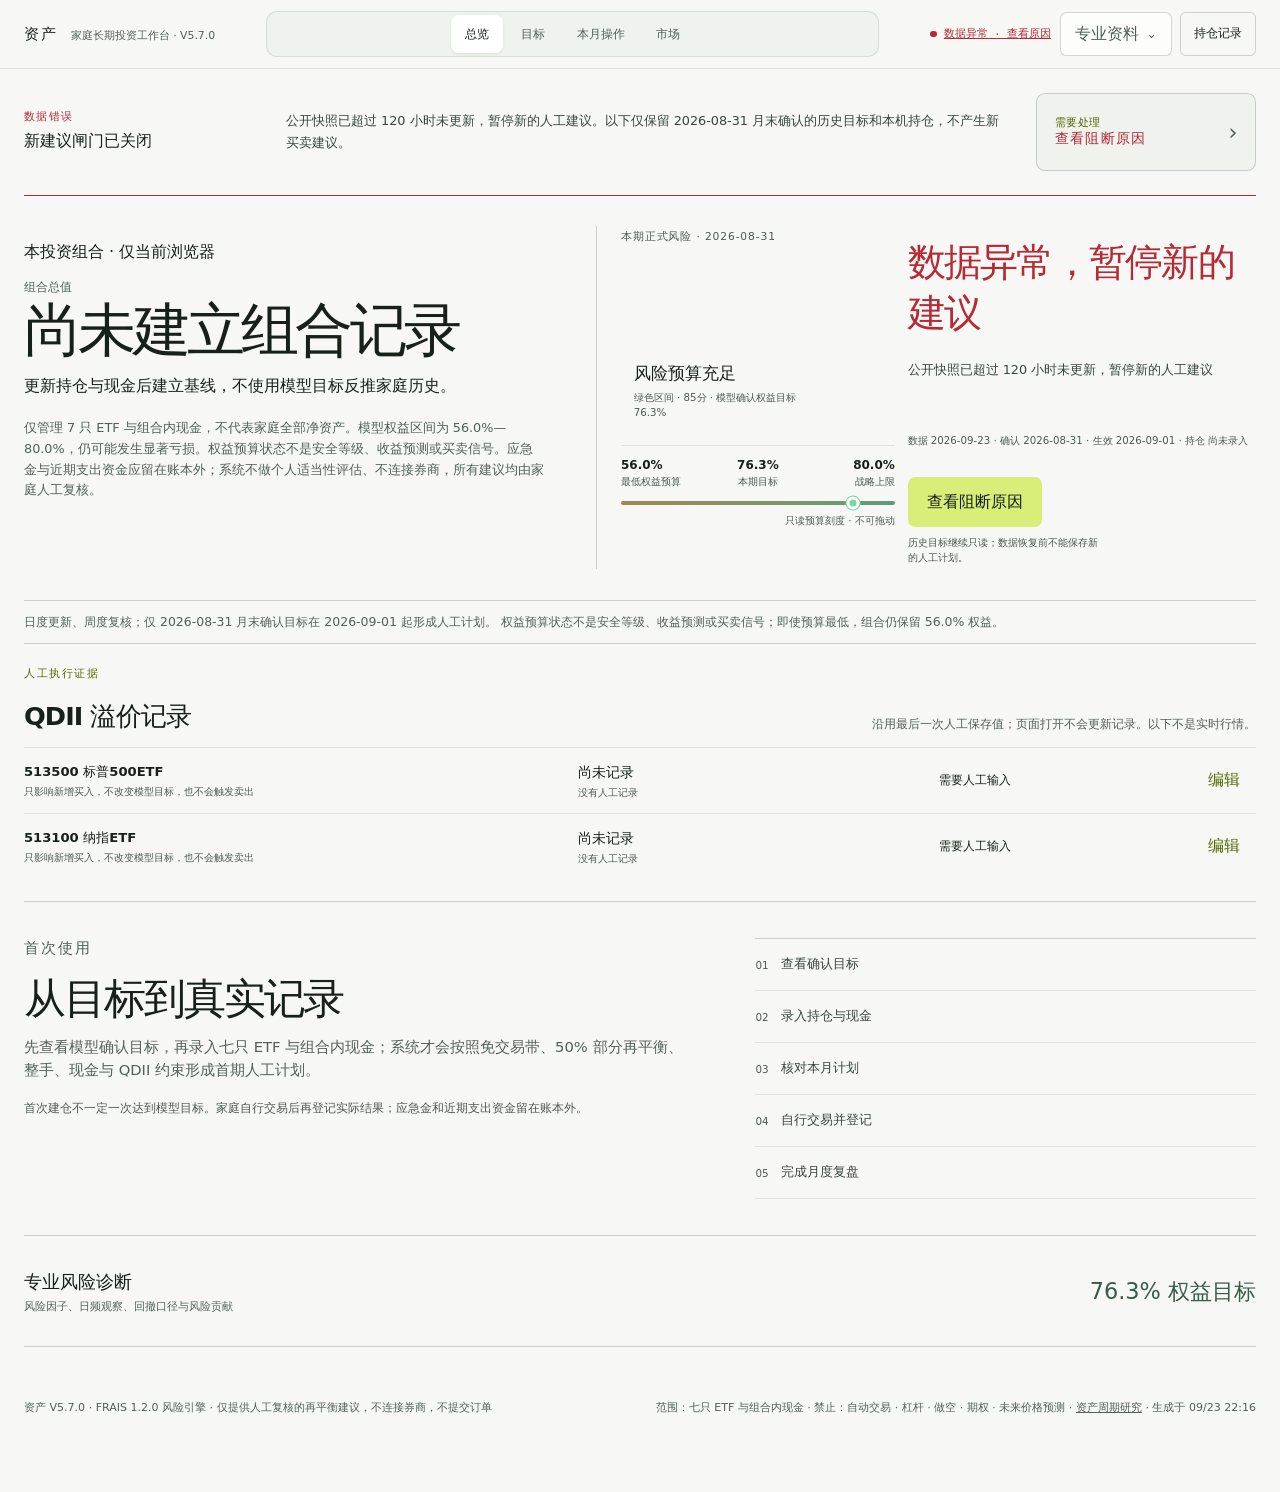
==== commit c3ece96f: "data: refresh Asset public snapshot" ====
--- a/index.html
+++ b/index.html
@@ -8,8 +8,8 @@
     <meta name="description" content="资产：中文家庭长期投资工作台。整合真实本机持仓、资产轨迹、可解释风险与人工再平衡建议。" />
     <link rel="icon" href="data:image/svg+xml,%3Csvg xmlns='http://www.w3.org/2000/svg' viewBox='0 0 64 64'%3E%3Crect width='64' height='64' rx='16' fill='%230a0f0e'/%3E%3Cpath d='M16 16h33v8H25v8h20v8H25v16h-9z' fill='%23d7f26f'/%3E%3C/svg%3E" />
     <title>资产总览 · 资产</title>
-    <script type="module" crossorigin src="./assets/main-BMGqQ084.js"></script>
-    <link rel="stylesheet" crossorigin href="./assets/main-VPUHg8GL.css">
+    <script type="module" crossorigin src="./assets/main-zk_eEaLq.js"></script>
+    <link rel="stylesheet" crossorigin href="./assets/main-BIs1NG4x.css">
   </head>
   <body data-page="risk" data-root="./">
     <a class="skip-link" href="#main">跳到主要内容</a>
--- a/assets/main-BIs1NG4x.css
+++ b/assets/main-BIs1NG4x.css
@@ -0,0 +1 @@
+:root{--lightningcss-light:initial;--lightningcss-dark: ;--lightningcss-light: ;--lightningcss-dark:initial;color-scheme:dark;--bg:#0a0f0e;--surface:#111816;--surface-2:#17201d;--ink:#f0f4ee;--soft:#c5cec8;--muted:#87938d;--faint:#66706b;--line:#e9f3ec17;--line-strong:#e9f3ec2b;--accent:#d7f26f;--positive:#79d6a0;--negative:#ef7076;--warning:#e8cd68;--content:1320px;background:var(--bg);color:var(--ink);font-synthesis:none;text-rendering:optimizelegibility;--lightningcss-light:initial;--lightningcss-dark: ;color-scheme:light dark;font-family:-apple-system,BlinkMacSystemFont,PingFang SC,Microsoft YaHei,system-ui,sans-serif}@media (prefers-color-scheme:dark){:root{--lightningcss-light: ;--lightningcss-dark:initial}}.allocation-changes li span{font-size:.9rem;font-weight:540}.allocation-changes li strong{font-size:.9rem}.target-detail-disclosure>summary::-webkit-details-marker{display:none}.portfolio-assets-disclosure>summary::-webkit-details-marker{display:none}.portfolio-audit-disclosure>summary::-webkit-details-marker{display:none}.market-disclosure>summary::-webkit-details-marker{display:none}.data-disclosure>summary::-webkit-details-marker{display:none}.data-disclosure>section{margin-top:0}.portfolio-help{margin-top:1.5rem}@media (prefers-color-scheme:light){:root{--bg:#f7f8f5;--surface:#fff;--surface-2:#edf1eb;--ink:#172019;--soft:#38463e;--muted:#5c6962;--faint:#6d7872;--line:#1720191a;--line-strong:#1720192e;--accent:#647b00;--positive:#147345;--negative:#b52a35;--warning:#8a6500}.topbar{background:#f7f8f5e8}input,select{background:#fff}.dialog-actions{background:#fffffff5}.primary{color:#172019;background:#d9ed79}.allocation-bar i{color:#101710}.professional-nav>div{box-shadow:0 24px 70px #1e282224}.markdown-body pre{background:#edf1eb}dialog::backdrop{background:#232b2561}}@media (max-width:820px){.overview-onboarding,.allocation-changes{grid-template-columns:1fr;gap:2rem}.portfolio-summary{grid-template-columns:1fr 1fr}.portfolio-summary>div:nth-child(3){border-left:0;border-top:1px solid var(--line);padding-left:0}.portfolio-summary>div:nth-child(4){border-top:1px solid var(--line)}.decision-row{grid-template-columns:1fr auto}.decision-path-values,.advice-reason{grid-column:1/-1}.professional-nav>div{width:auto;position:fixed;top:68px;left:16px;right:16px}}@media (max-width:560px){.scope-disclosure,.cadence-summary{font-size:.8rem!important}.overview-onboarding{min-height:0;padding:2.75rem 0}.target-detail-disclosure>summary,.portfolio-assets-disclosure>summary,.portfolio-audit-disclosure>summary,.market-disclosure>summary,.data-disclosure>summary{gap:.8rem;min-height:72px}.target-detail-disclosure>summary em,.portfolio-assets-disclosure>summary>strong,.portfolio-audit-disclosure>summary>strong,.market-disclosure>summary>strong,.data-disclosure>summary>strong{font-size:0}.target-detail-disclosure>summary em:after,.portfolio-assets-disclosure>summary>strong:after,.portfolio-audit-disclosure>summary>strong:after,.market-disclosure>summary>strong:after,.data-disclosure>summary>strong:after{content:"展开";font-size:.75rem}.decision-path-values{grid-template-columns:1fr 16px 1fr;align-items:start}.decision-path-values i:nth-of-type(2){display:none}.decision-path-values div:nth-of-type(3),.decision-path-values div:nth-of-type(4){margin-top:.65rem}.portfolio-summary strong{font-size:1rem}.professional-nav>summary{width:40px;height:40px}}*{box-sizing:border-box}html{scroll-behavior:smooth;scroll-padding-top:92px}body{background:var(--bg);min-width:320px;color:var(--ink);margin:0}button,input{color:inherit;font:inherit}a{color:inherit}button:focus-visible,a:focus-visible,input:focus-visible,select:focus-visible,summary:focus-visible{outline:2px solid var(--accent);outline-offset:3px}.skip-link{z-index:100;background:var(--accent);color:#12180f;padding:.7rem 1rem;text-decoration:none;position:fixed;top:-4rem;left:1rem}.skip-link:focus{top:1rem}.visually-hidden{clip:rect(0, 0, 0, 0)!important;white-space:nowrap!important;border:0!important;width:1px!important;height:1px!important;margin:-1px!important;padding:0!important;position:absolute!important;overflow:hidden!important}.boot-screen,.fatal{text-align:center;place-content:center;justify-items:center;gap:1.2rem;min-height:100svh;padding:2rem;display:grid}.boot-screen span{border:1px solid var(--line-strong);width:5rem;height:5rem;color:var(--accent);border-radius:50%;place-items:center;font:500 1.1rem/1 IBM Plex Mono,monospace;animation:1.8s ease-in-out infinite pulse;display:grid}.boot-screen p,.fatal p{color:var(--muted)}.fatal h1{letter-spacing:-.06em;max-width:700px;margin:0;font-size:clamp(2.3rem,6vw,5rem)}.shell{--regime:var(--warning);min-height:100svh}.topbar{z-index:20;border-bottom:1px solid var(--line);-webkit-backdrop-filter:blur(18px);backdrop-filter:blur(18px);background:#0a0f0ee8;position:sticky;top:0}.topbar-inner{width:min(var(--content), calc(100% - 48px));grid-template-columns:auto 1fr auto;align-items:center;gap:clamp(1.5rem,4vw,4rem);min-height:68px;margin:0 auto;display:grid}.brand{white-space:nowrap;align-items:baseline;gap:.8rem;text-decoration:none;display:flex}.brand b{letter-spacing:.13em;font-size:.93rem}.brand span{color:var(--muted);font-size:.68rem}.page-nav{justify-content:center;align-items:stretch;gap:1.5rem;height:68px;display:flex}.page-nav a{color:var(--muted);white-space:nowrap;align-items:center;font-size:.76rem;text-decoration:none;transition:color .18s;display:flex;position:relative}.page-nav a:hover,.page-nav a[aria-current=page]{color:var(--ink)}.page-nav a[aria-current=page]:after{content:"";background:var(--regime);height:2px;position:absolute;bottom:-1px;left:0;right:0}.nav-short{display:none}.top-actions{white-space:nowrap;align-items:center;gap:1rem;display:flex}.data-stamp{color:var(--muted);align-items:center;gap:.45rem;font:.66rem/1 IBM Plex Mono,monospace;display:flex}.data-stamp i{background:currentColor;border-radius:50%;width:.4rem;height:.4rem}.data-stamp.data-good{color:var(--positive)}.data-stamp.data-bad{color:var(--negative)}.quiet-button,.primary,.secondary,.text-button,.danger-link{cursor:pointer;border:0;transition:transform .18s,border-color .18s,background .18s,color .18s}.quiet-button{border:1px solid var(--line-strong);background:0 0;border-radius:.35rem;padding:.55rem .8rem;font-size:.74rem}.quiet-button:hover,.secondary:hover{border-color:var(--accent);background:#d7f26f0f}.quiet-button:active,.primary:active,.secondary:active{transform:scale(.98)}main,footer{width:min(var(--content), calc(100% - 48px));margin:0 auto}.data-error-banner{border-bottom:1px solid var(--negative);grid-template-columns:230px 1fr auto;align-items:center;gap:2rem;min-height:112px;padding:1.5rem 0;display:grid}.data-error-banner span,.data-error-banner strong{display:block}.data-error-banner span{color:var(--negative);letter-spacing:.12em;font:500 .68rem/1 IBM Plex Mono,monospace}.data-error-banner strong{margin-top:.5rem;font-size:1rem}.data-error-banner p{color:var(--soft);margin:0;font-size:.8rem;line-height:1.7}.data-error-banner a{color:var(--negative);white-space:nowrap;font-size:.76rem;text-decoration:none}.data-triage{border-bottom:1px solid var(--line-strong);grid-template-columns:minmax(230px,.8fr) minmax(420px,1.4fr) minmax(190px,.6fr);align-items:center;gap:2rem;min-height:150px;display:grid}.data-triage h2{margin:0;font-size:1.5rem;font-weight:540}.data-triage ol{gap:.7rem;margin:0;padding:0;list-style:none;display:grid}.data-triage li{color:var(--soft);grid-template-columns:28px 1fr;gap:.7rem;font-size:.73rem;line-height:1.5;display:grid}.data-triage li b{color:var(--accent);font:500 .65rem/1.5 IBM Plex Mono,monospace}.data-triage aside{border-left:1px solid var(--line);padding-left:1.5rem}.data-triage aside span,.data-triage aside strong,.data-triage aside small{display:block}.data-triage aside span,.data-triage aside small{color:var(--muted);font-size:.62rem;line-height:1.5}.data-triage aside strong{text-overflow:ellipsis;margin:.5rem 0;font:500 .68rem/1.4 IBM Plex Mono,monospace;overflow:hidden}.asset-overview-hero{border-bottom:1px solid var(--line-strong);grid-template-columns:minmax(0,1fr) auto;align-items:center;gap:3rem;min-height:320px;padding:2.75rem 0;display:grid}.asset-overview-title>span{color:var(--muted);font-size:.78rem;display:block}.asset-overview-title h1{letter-spacing:-.065em;margin:.45rem 0 1.2rem;font-size:clamp(3.5rem,6.5vw,5.7rem);font-weight:560;line-height:.92}.asset-overview-title h1.baseline-empty{max-width:720px;font-size:clamp(2.7rem,5.2vw,4.5rem);line-height:1}.asset-overview-title>div{flex-wrap:wrap;align-items:baseline;gap:.45rem 1rem;display:flex}.asset-overview-title>div strong{font-size:1.2rem;font-weight:550}.asset-overview-title>div span{color:var(--muted);font-size:.7rem}.asset-overview-title>p:last-child{color:var(--muted);margin:1.35rem 0 0;font-size:.76rem}.asset-overview-hero>aside{gap:.8rem;min-width:185px;display:grid}.asset-overview-hero>aside small{max-width:190px;color:var(--faint);font-size:.64rem;line-height:1.5}.asset-v5-hero{grid-template-columns:minmax(0,1fr) minmax(270px,340px)}.monthly-action{border-left:1px solid var(--line-strong);padding:1.5rem 0 1.5rem 2rem}.monthly-action>span,.monthly-action>strong,.monthly-action>small{display:block}.monthly-action>span{color:var(--faint);letter-spacing:.08em;font-size:.67rem}.monthly-action>strong{letter-spacing:-.045em;margin-top:.7rem;font-size:clamp(1.7rem,3vw,2.7rem);font-weight:550}.monthly-action>p{color:var(--soft);margin:.8rem 0;font-size:.8rem;line-height:1.7}.monthly-action>small{margin-bottom:1.2rem;max-width:none!important}.monthly-action>a{justify-content:center;text-decoration:none;display:inline-flex}.monthly-action>button{margin-left:.5rem}.cadence-inline{border-bottom:1px solid var(--line-strong);min-height:66px;color:var(--muted);justify-content:center;align-items:center;gap:clamp(.7rem,2.5vw,2.5rem);font-size:.7rem;display:flex}.cadence-inline b{color:var(--ink);margin-right:.3rem;font-weight:540}.cadence-inline i{color:var(--faint);font-style:normal}.amounts-hidden .private-amount{filter:blur(10px);-webkit-user-select:none;user-select:none}.overview-curve-section{border-bottom:1px solid var(--line-strong);padding:3.8rem 0 3.2rem}.overview-curve-head{justify-content:space-between;align-items:end;gap:2rem;display:flex}.overview-curve-head h2{letter-spacing:-.045em;margin:0;font-size:clamp(2rem,3.2vw,3.2rem);font-weight:550;line-height:1}.overview-controls{gap:1rem;display:flex}.overview-controls span{border:1px solid var(--line-strong);display:flex}.overview-controls button{color:var(--muted);cursor:pointer;background:0 0;border:0;padding:.55rem .8rem;font-size:.68rem}.overview-controls button[aria-pressed=true]{background:var(--surface-2);color:var(--accent)}.asset-curve{min-height:310px;margin-top:2.4rem}.asset-curve svg{width:100%;height:310px;overflow:visible}.asset-curve-line{fill:none;stroke:var(--accent);stroke-width:2.3px;vector-effect:non-scaling-stroke}.asset-curve-area{fill:color-mix(in srgb, var(--accent) 6%, transparent)}.asset-curve circle{fill:var(--warning);stroke:var(--bg);stroke-width:2px}.asset-curve text{fill:var(--faint);font:18px IBM Plex Mono,monospace}.asset-curve .curve-date{font-size:15px}.asset-curve .curve-date.end{text-anchor:end}.overview-empty{border:1px dashed var(--line-strong);text-align:center;place-content:center;justify-items:center;height:280px;display:grid}.overview-empty strong{font-size:1.3rem;font-weight:540}.overview-empty p{max-width:460px;color:var(--muted);font-size:.77rem;line-height:1.7}.curve-ledger,.ledger-status,.record-summary,.local-quality-grid{border-top:1px solid var(--line);border-bottom:1px solid var(--line);grid-template-columns:repeat(4,1fr);display:grid}.curve-ledger{grid-template-columns:repeat(6,1fr)}.curve-ledger>span,.ledger-status>span,.record-summary>span{color:var(--muted);padding:1rem 1.2rem;font-size:.67rem}.curve-ledger>span:first-child,.ledger-status>span:first-child,.record-summary>span:first-child{padding-left:0}.curve-ledger>span+span,.ledger-status>span+span,.record-summary>span+span{border-left:1px solid var(--line)}.curve-ledger strong,.ledger-status strong,.record-summary strong{color:var(--ink);margin-top:.35rem;font-size:.84rem;font-weight:540;display:block}.asset-group-overview{border-top:1px solid var(--line-strong);border-bottom:1px solid var(--line-strong);grid-template-columns:repeat(4,1fr);display:grid}.asset-group-overview article{min-width:0;padding:1.5rem 1.35rem}.asset-group-overview article:first-child{padding-left:0}.asset-group-overview article+article{border-left:1px solid var(--line)}.asset-group-overview article>div{grid-template-columns:1fr auto;gap:.35rem .8rem;display:grid}.asset-group-overview article>div>span{color:var(--muted);font-size:.7rem}.asset-group-overview article>div>strong{font-size:1.55rem;font-weight:540}.asset-group-overview article>div>b{color:var(--soft);grid-column:1/-1;font-size:.75rem;font-weight:500}.asset-group-overview article>p{min-height:4.3em;color:var(--muted);font-size:.7rem;line-height:1.55}.asset-group-overview ul{margin:1.2rem 0 0;padding:0;list-style:none}.asset-group-overview li{border-top:1px solid var(--line);color:var(--soft);justify-content:space-between;gap:.6rem;padding:.55rem 0;font-size:.67rem;display:flex}.asset-group-overview li strong{color:var(--ink);font-weight:520}.overview-action{border-bottom:1px solid var(--line-strong);grid-template-columns:1fr 340px;align-items:center;gap:4rem;min-height:230px;padding:3rem 0;display:grid}.overview-action h2{color:var(--positive);letter-spacing:-.055em;margin:0;font-size:clamp(2.4rem,5vw,4.5rem);font-weight:550;line-height:.95}.overview-action.warning h2{color:var(--warning)}.overview-action.negative h2{color:var(--negative)}.overview-action p{max-width:680px;color:var(--muted);line-height:1.7}.overview-action>div:last-child{border-left:1px solid var(--line-strong);padding-left:2rem}.overview-action>div:last-child span,.overview-action>div:last-child small{color:var(--muted);font-size:.67rem;display:block}.overview-action>div:last-child strong{margin:.5rem 0;font-size:1.25rem;font-weight:540;display:block}.overview-action a{color:var(--accent);margin-top:1rem;font-size:.72rem;text-decoration:none;display:inline-block}.overview-risk-details{border-bottom:1px solid var(--line-strong)}.overview-risk-details>summary{cursor:pointer;justify-content:space-between;align-items:center;gap:2rem;min-height:110px;list-style:none;display:flex}.overview-risk-details>summary::-webkit-details-marker{display:none}.overview-risk-details>summary span b,.overview-risk-details>summary span small{display:block}.overview-risk-details>summary span b{font-size:1.15rem}.overview-risk-details>summary span small{color:var(--muted);margin-top:.35rem;font-size:.68rem}.overview-risk-details>summary>strong{color:var(--regime);font-size:1.4rem;font-weight:540}.overview-risk-body{border-top:1px solid var(--line)}.cadence-panel{border-bottom:1px solid var(--line-strong);grid-template-columns:minmax(300px,.85fr) minmax(560px,1.15fr);align-items:center;gap:clamp(3rem,7vw,7rem);padding:3.5rem 0;display:grid}.cadence-action h2{color:var(--positive);letter-spacing:-.05em;margin:0;font-size:clamp(2.2rem,4.5vw,4rem);font-weight:550;line-height:1}.cadence-action>p:not(.eyebrow){max-width:40rem;color:var(--muted);margin:1rem 0 1.5rem;font-size:.8rem;line-height:1.7}.cadence-action dl{border-top:1px solid var(--line);grid-template-columns:repeat(3,1fr);margin:0;display:grid}.cadence-action dl div{padding:.8rem .8rem 0 0}.cadence-action dt{color:var(--faint);font-size:.64rem}.cadence-action dd{margin:.35rem 0 0;font-size:.76rem}.cadence-panel ol{border-top:1px solid var(--line-strong);margin:0;padding:0;list-style:none}.cadence-panel li{border-bottom:1px solid var(--line);grid-template-columns:72px 150px 1fr;align-items:center;gap:1rem;min-height:82px;display:grid;position:relative}.cadence-panel li:before{content:"";background:var(--accent);width:2px;height:0;transition:height .25s;position:absolute;left:0}.cadence-panel li.current:before,.cadence-panel li:hover:before{height:56%}.cadence-panel li span,.cadence-panel li small{color:var(--muted);font-size:.68rem;line-height:1.5}.cadence-panel li strong{font-size:.82rem;font-weight:540}.model-integrity{border-bottom:1px solid var(--line-strong);grid-template-columns:230px 1fr;align-items:start;gap:2rem;padding:1.35rem 0;display:grid}.model-integrity>div:first-child span,.model-integrity>div:first-child strong{display:block}.model-integrity>div:first-child span{color:var(--muted);font-size:.68rem}.model-integrity>div:first-child strong{color:var(--positive);margin-top:.45rem;font-size:1rem;font-weight:540}.model-integrity.failed>div:first-child strong{color:var(--negative)}.model-integrity>div:last-child{border-left:1px solid var(--line);grid-template-columns:repeat(5,1fr);display:grid}.model-integrity>div:last-child>span{min-width:0;padding:0 1rem}.model-integrity i{background:var(--positive);border-radius:50%;width:.42rem;height:.42rem;margin-right:.45rem;display:inline-block}.model-integrity.failed i{background:var(--negative)}.model-integrity b{font-size:.7rem;font-weight:540}.model-integrity small{color:var(--faint);margin-top:.45rem;font-size:.61rem;line-height:1.5;display:block}.local-quality-grid{grid-template-columns:repeat(3,1fr)}.local-quality-grid>div{padding:1.2rem 1.3rem}.local-quality-grid>div:nth-child(3n+1){padding-left:0}.local-quality-grid>div:not(:nth-child(3n+1)){border-left:1px solid var(--line)}.local-quality-grid>div:nth-child(n+4){border-top:1px solid var(--line)}.local-quality-grid span{color:var(--muted);font-size:.67rem;display:block}.local-quality-grid strong{margin-top:.45rem;font-size:.9rem;font-weight:540;display:block}.cash-flow-history{border-top:1px solid var(--line);margin-top:1.5rem}.cash-flow-history summary{color:var(--soft);cursor:pointer;padding:1rem 0;font-size:.76rem}.cash-flow-history>p{color:var(--muted);font-size:.74rem}.decision-header{border-bottom:1px solid var(--line);grid-template-columns:minmax(0,1.15fr) minmax(320px,.85fr);align-items:center;gap:clamp(3rem,8vw,8rem);min-height:410px;padding:3.5rem 0;display:grid}.decision-primary>p:not(.eyebrow){max-width:45rem;color:var(--soft);margin:1.4rem 0 0;font-size:.95rem;line-height:1.75}.decision-number{grid-template-columns:auto 1fr;align-items:end;gap:.45rem 1.5rem;display:grid}.decision-number span{color:var(--muted);grid-column:1/-1;font-size:.76rem}.decision-number strong{color:var(--regime);letter-spacing:-.07em;font-size:clamp(4rem,7vw,6rem);font-weight:560;line-height:.85}.decision-number small{color:var(--soft);padding-bottom:.35rem;font-size:.76rem}.decision-context{border-left:1px solid var(--line-strong);padding-left:clamp(2rem,5vw,5rem)}.budget-state,.decision-outcome{padding:1.25rem 0}.budget-state{border-bottom:1px solid var(--line)}.budget-state span,.decision-outcome span,.budget-state small,.decision-outcome small{color:var(--muted);font-size:.68rem;display:block}.budget-state strong{letter-spacing:-.05em;margin:.55rem 0;font-size:clamp(2.2rem,4vw,3.6rem);font-weight:550;line-height:1;display:block}.decision-outcome strong{margin:.5rem 0;font-size:1.35rem;font-weight:540;display:block}.decision-outcome.positive strong{color:var(--positive)}.decision-outcome.warning strong{color:var(--warning)}.decision-outcome.negative strong{color:var(--negative)}.decision-outcome a{color:var(--accent);margin-top:1rem;font-size:.74rem;text-decoration:none;display:inline-block}.observation-strip{border-bottom:1px solid var(--line-strong);grid-template-columns:repeat(4,minmax(0,1fr)) minmax(240px,1.2fr);align-items:stretch;display:grid}.observation-strip>div,.observation-strip aside{min-width:0;padding:1.15rem 1.3rem}.observation-strip>div:first-child{padding-left:0}.observation-strip>div+div,.observation-strip aside{border-left:1px solid var(--line)}.observation-strip span,.observation-strip small{color:var(--muted);font-size:.65rem;display:block}.observation-strip strong{margin-top:.4rem;font-size:.95rem;font-weight:530;display:block}.observation-strip aside{background:#ffffff05}.observation-strip aside strong{color:var(--soft);margin-bottom:.3rem}.risk-hero{border-bottom:1px solid var(--line);grid-template-columns:1.15fr .85fr;align-items:center;gap:clamp(3rem,8vw,8rem);min-height:540px;padding:4rem 0;display:grid;position:relative}.risk-hero:before{content:"";z-index:-1;background:color-mix(in srgb, var(--regime) 10%, transparent);filter:blur(100px);pointer-events:none;border-radius:50%;width:32rem;height:32rem;position:absolute;top:8%;right:2%}.eyebrow{color:var(--accent);letter-spacing:.14em;text-transform:uppercase;margin:0 0 1rem;font:500 .67rem/1.5 IBM Plex Mono,monospace}.risk-hero-label{color:var(--muted);font-size:.82rem;display:block}.risk-hero h1{color:var(--regime);letter-spacing:-.075em;margin:.7rem 0 0;font-size:clamp(4.7rem,8vw,6rem);font-weight:560;line-height:.9}.risk-observation{border-left:1px solid var(--line-strong);padding-left:clamp(2rem,5vw,5rem)}.risk-observation h2{letter-spacing:-.06em;margin:0;font-size:clamp(2.4rem,5vw,4.25rem);font-weight:560;line-height:.95}.risk-observation h2 span{color:var(--regime);letter-spacing:0;margin-top:.9rem;font-size:.32em;display:block}.lead{max-width:42rem;color:var(--soft);margin:2.2rem 0 0;font-size:clamp(1rem,1.7vw,1.28rem);line-height:1.8}.signal-stamp{color:var(--muted);align-items:center;gap:.8rem;margin-top:2rem;font-size:.78rem;display:flex}.signal-stamp i{background:var(--regime);width:.55rem;height:.55rem;box-shadow:0 0 0 .3rem color-mix(in srgb, var(--regime) 15%, transparent);border-radius:50%}.signal-stamp strong{color:var(--ink);font-weight:500}.score{aspect-ratio:1;justify-self:center;place-items:center;width:min(28vw,320px);display:grid;position:relative}.score-ring{background:conic-gradient(var(--regime) calc(var(--score) * 1%), #ffffff12 0);border-radius:50%;transition:background .5s;position:absolute;inset:0;transform:rotate(-90deg);-webkit-mask:radial-gradient(circle,#0000 0 58%,#000 59%);mask:radial-gradient(circle,#0000 0 58%,#000 59%)}.score>div:last-child{text-align:center;gap:.65rem;display:grid}.score strong{letter-spacing:-.07em;font-size:clamp(3.6rem,7vw,6.4rem);font-weight:500;line-height:1}.score span{color:var(--muted);letter-spacing:.08em;font:.68rem/1.3 IBM Plex Mono,monospace}.compact-score{justify-self:start;width:min(18vw,180px);margin-top:2rem}.compact-score strong{font-size:clamp(2.5rem,4vw,3.8rem)}.status-rail{border-bottom:1px solid var(--line-strong);grid-template-columns:repeat(4,1fr);display:grid}.status-rail>div{min-width:0;padding:1.3rem 1.5rem}.status-rail>div:first-child{padding-left:0}.status-rail>div+div{border-left:1px solid var(--line)}.status-rail span,.status-rail small{color:var(--muted);font-size:.68rem;display:block}.status-rail strong{margin:.5rem 0 .35rem;font-size:1.2rem;font-weight:530;display:block}.page-intro{border-bottom:1px solid var(--line);flex-direction:column;justify-content:center;align-items:flex-start;min-height:300px;padding:3.5rem 0;display:flex}.page-intro h1{letter-spacing:-.055em;max-width:900px;margin:0;font-size:clamp(3rem,5vw,4.5rem);font-weight:600;line-height:.94}.page-intro>p:not(.eyebrow){max-width:680px;color:var(--soft);margin:1.6rem 0 0;font-size:1rem;line-height:1.75}.page-intro>.primary{margin-top:2rem}.page-intro>.page-links{margin-top:1.8rem}.model-intro{min-height:420px}.section{border-bottom:1px solid var(--line);padding:clamp(4.5rem,7vw,6rem) 0}.section.first{padding-top:3.25rem}.section.compact{padding-top:5rem;padding-bottom:5rem}.section-head{grid-template-columns:minmax(0,.9fr) minmax(330px,1.1fr);align-items:end;gap:clamp(2rem,7vw,7rem);margin-bottom:4rem;display:grid}.section-head h2{letter-spacing:-.045em;max-width:46rem;margin:0;font-size:clamp(2.15rem,3.8vw,3.65rem);font-weight:550;line-height:1.03}.section-head>p{max-width:48rem;color:var(--muted);margin:0;line-height:1.8}.factor-list{border-top:1px solid var(--line-strong)}.factor{border-bottom:1px solid var(--line);grid-template-columns:4rem minmax(260px,.9fr) minmax(180px,.55fr) minmax(260px,.8fr);align-items:center;gap:2rem;min-height:9.5rem;display:grid}.factor-index{color:var(--accent);font:500 .8rem/1 IBM Plex Mono,monospace}.factor-title{justify-content:space-between;align-items:baseline;gap:1rem;display:flex}.factor-title h3{margin:0;font-size:1.08rem;font-weight:550}.factor-title strong{font-size:1.65rem;font-weight:500}.track{background:#ffffff12;height:3px;margin-top:1rem}.track i{background:var(--regime);height:100%;transition:width .7s cubic-bezier(.2,.8,.2,1);display:block}.factor-score>span{color:var(--faint);margin-top:.45rem;font:.64rem/1.3 IBM Plex Mono,monospace;display:block}.factor-score .track{margin-top:.55rem}.factor>p{color:var(--muted);font-size:.86rem;line-height:1.7}.factor>p strong{color:var(--soft);font-weight:500}.factor-impact span,.factor-impact small{color:var(--faint);font-size:.65rem;line-height:1.5;display:block}.factor-impact strong{margin:.45rem 0 .3rem;font-size:1rem;font-weight:530;display:block}.reconciliation,.drawdown-scopes,.benchmark-questions{border-top:1px solid var(--line-strong);border-bottom:1px solid var(--line-strong);grid-template-columns:repeat(4,1fr);margin-top:3rem;display:grid}.reconciliation>div,.drawdown-scopes>div,.benchmark-questions>div{min-width:0;padding:1.25rem 1.35rem}.reconciliation>div:first-child,.drawdown-scopes>div:first-child,.benchmark-questions>div:first-child{padding-left:0}.reconciliation>div+div,.drawdown-scopes>div+div,.benchmark-questions>div+div{border-left:1px solid var(--line)}.reconciliation span,.reconciliation small,.drawdown-scopes span,.drawdown-scopes small{color:var(--muted);font-size:.66rem;line-height:1.5;display:block}.reconciliation strong,.drawdown-scopes strong{margin:.5rem 0 .35rem;font-size:1.05rem;font-weight:530;line-height:1.4;display:block}.drawdown-scopes{grid-template-columns:repeat(3,1fr);margin:0 0 3.5rem}.stability-layout{grid-template-columns:minmax(0,1.2fr) minmax(320px,.8fr);gap:clamp(3rem,7vw,7rem);display:grid}.stability-layout h3{letter-spacing:-.025em;margin:0 0 1.5rem;font-size:1.55rem;font-weight:540}.stability-list{border-top:1px solid var(--line-strong)}.stability-row{border-bottom:1px solid var(--line);grid-template-columns:1fr auto auto;align-items:center;gap:1.5rem;padding:1rem 0;display:grid}.stability-row span strong,.stability-row span small,.stability-row em small{display:block}.stability-row span strong{font-size:.78rem;font-weight:540}.stability-row span small,.stability-row em small{color:var(--faint);margin-top:.25rem;font-size:.62rem}.stability-row b{font-size:.74rem;font-weight:530}.stability-row em{color:var(--muted);text-align:right;font-size:.7rem;font-style:normal}.rs-audit{border-left:1px solid var(--line-strong);padding-left:clamp(1rem,4vw,4rem)}.rs-audit dl{grid-template-columns:1fr 1fr;gap:1rem;margin:0 0 1.5rem;display:grid}.rs-audit dl div{border-top:1px solid var(--line);padding-top:.8rem}.rs-audit dt{color:var(--faint);font-size:.64rem}.rs-audit dd{margin:.4rem 0 0;font-size:1.05rem}.rs-audit ol{border-top:1px solid var(--line);margin:0;padding:0;list-style:none}.rs-audit li{border-bottom:1px solid var(--line);grid-template-columns:22px 1fr auto;align-items:center;gap:.7rem;padding:.8rem 0;display:grid}.rs-audit li span,.rs-audit li small{color:var(--faint);font-size:.62rem}.rs-audit li strong,.rs-audit li b{font-size:.72rem;font-weight:530}.rs-audit li small{grid-column:2}.rs-audit>p{color:var(--muted);font-size:.72rem;line-height:1.65}.history-band{grid-template-columns:190px 1fr;align-items:end;gap:3rem;min-height:260px;margin-top:4rem;display:grid}.history-band span{color:var(--muted);font-size:.75rem;display:block}.history-band strong{margin-top:.6rem;font-size:2.5rem;font-weight:500;display:block}.history-band small{color:var(--faint);margin-top:.5rem;display:block}.sparkline{width:100%;height:190px;display:block;overflow:visible}.sparkline path{fill:none;stroke:var(--regime);stroke-width:2px;vector-effect:non-scaling-stroke}.risk-delta-strip{border-top:1px solid var(--line-strong);border-bottom:1px solid var(--line-strong);grid-template-columns:repeat(4,1fr);margin-top:4rem;display:grid}.risk-delta-strip>div{min-width:0;padding:1.4rem 1.5rem}.risk-delta-strip>div:first-child{padding-left:0}.risk-delta-strip>div+div{border-left:1px solid var(--line)}.risk-delta-strip span{color:var(--muted);font-size:.72rem;display:block}.risk-delta-strip strong{letter-spacing:-.03em;margin-top:.6rem;font-size:1.45rem;font-weight:520;display:block}.risk-delta-strip small{color:var(--faint);margin-top:.4rem;font-size:.67rem;line-height:1.4;display:block}.risk-concentration{border-top:1px solid var(--line-strong);border-bottom:1px solid var(--line-strong);grid-template-columns:minmax(300px,.8fr) minmax(420px,1.2fr) auto;align-items:center;gap:clamp(2rem,5vw,5rem);min-height:132px;margin-bottom:3rem;padding:1.5rem 0;display:grid}.risk-concentration span,.risk-concentration strong{display:block}.risk-concentration span{color:var(--warning);letter-spacing:.12em;font:500 .68rem/1 IBM Plex Mono,monospace}.risk-concentration strong{max-width:34rem;margin-top:.55rem;font-size:1.2rem;font-weight:550;line-height:1.4}.risk-concentration p{color:var(--muted);margin:0;font-size:.78rem;line-height:1.75}.risk-concentration small{max-width:150px;color:var(--faint);font-size:.67rem;line-height:1.55}.risk-ownership{grid-template-columns:minmax(280px,.75fr) minmax(480px,1.25fr);align-items:start;gap:clamp(3rem,7vw,7rem);display:grid}.risk-ownership-summary h3{letter-spacing:-.04em;max-width:26rem;margin:0;font-size:clamp(1.8rem,3.2vw,3rem);font-weight:550;line-height:1.1}.risk-ownership-summary>p:not(.eyebrow){max-width:34rem;color:var(--muted);font-size:.84rem;line-height:1.8}.risk-ownership-summary dl{grid-template-columns:1fr 1fr;gap:1rem;margin:2rem 0 0;display:grid}.risk-ownership-summary dl div{border-top:1px solid var(--line);padding-top:.8rem}.risk-ownership-summary dt{color:var(--faint);font-size:.68rem}.risk-ownership-summary dd{margin:.45rem 0 0;font-size:1.25rem}.risk-owner-list{border-top:1px solid var(--line)}.risk-owner{border-bottom:1px solid var(--line);grid-template-columns:minmax(120px,.55fr) minmax(260px,1.45fr) 76px;align-items:center;gap:1.2rem;min-height:92px;display:grid}.risk-owner-name strong{font-size:.81rem;font-weight:540;display:block}.risk-owner-name small{color:var(--faint);margin-top:.3rem;font:.62rem/1.3 IBM Plex Mono,monospace;display:block}.risk-owner-scales{gap:.65rem;display:grid}.risk-owner-scales>div{grid-template-columns:82px 1fr;align-items:center;gap:.7rem;display:grid}.risk-owner-scales span{color:var(--faint);font:.62rem/1.2 IBM Plex Mono,monospace}.risk-owner-value{text-align:right;font-size:.8rem;font-weight:540}.risk-owner-track{background:#ffffff0f;height:4px;display:block}.risk-owner-track b{transform-origin:0;height:100%;animation:.7s cubic-bezier(.2,.8,.2,1) both grow-line;display:block}.risk-owner-track.capital b{background:var(--soft);opacity:.62}.risk-owner-track.risk b{background:var(--regime)}.risk-owner-track.diversifier b{background:var(--positive);background-image:repeating-linear-gradient(135deg,#0000 0 3px,#0a0f0e73 3px 5px)}.market-intro{min-height:340px}.cycle-intro{min-height:245px;padding-top:2.8rem;padding-bottom:2.8rem}.cycle-section{padding-top:2.2rem;overflow:hidden}.cycle-health{border-top:1px solid var(--line-strong);border-bottom:1px solid var(--line);grid-template-columns:minmax(190px,.55fr) minmax(320px,1.45fr) auto;align-items:center;gap:1rem 2rem;min-height:58px;padding:.9rem 0;display:grid}.cycle-health strong{color:var(--positive);letter-spacing:.08em;font:500 .67rem/1.4 IBM Plex Mono,monospace}.cycle-health span{color:var(--soft);font-size:.72rem;line-height:1.55}.cycle-health small{color:var(--faint);text-align:right;font-size:.62rem;line-height:1.45}.cycle-health.is-error{border-color:color-mix(in srgb, var(--negative) 55%, var(--line))}.cycle-health.is-error strong{color:var(--negative)}.cycle-health.is-unknown strong{color:var(--warning)}.cycle-weekly{border-bottom:1px solid var(--line-strong);grid-template-columns:minmax(320px,1.15fr) minmax(330px,1fr) 150px;align-items:center;gap:clamp(2rem,5vw,5rem);min-height:178px;display:grid}.cycle-weekly h2{letter-spacing:-.04em;margin:0;font-size:clamp(1.8rem,3vw,2.8rem);font-weight:550}.cycle-weekly-title>p:last-child{max-width:47rem;color:var(--muted);margin:.75rem 0 0;font-size:.78rem;line-height:1.7}.cycle-weekly-move{grid-template-columns:72px 1fr;align-items:baseline;gap:.55rem 1rem;display:grid}.cycle-weekly-move span,.cycle-weekly-count span{color:var(--faint);font-size:.64rem}.cycle-weekly-move strong{color:var(--soft);font-size:.7rem;font-weight:520;line-height:1.6}.cycle-weekly-count{border-left:1px solid var(--line);padding-left:1.5rem}.cycle-weekly-count strong{letter-spacing:-.06em;margin-top:.35rem;font-size:3.1rem;font-weight:500;line-height:1;display:block}.cycle-weekly-count small{color:var(--faint);margin-top:.45rem;font-size:.59rem;display:block}.cycle-breadth{border-bottom:1px solid var(--line-strong);grid-template-columns:100px repeat(7,1fr);display:grid}.cycle-breadth>p,.cycle-breadth>div{min-width:0;margin:0;padding:.9rem .75rem}.cycle-breadth>p{color:var(--muted);padding-left:0;font-size:.67rem}.cycle-breadth>div{border-left:1px solid var(--line);border-top:2px solid var(--cycle-color)}.cycle-breadth strong,.cycle-breadth span,.cycle-breadth small{text-overflow:ellipsis;white-space:nowrap;display:block;overflow:hidden}.cycle-breadth strong{color:var(--cycle-color);font-size:.68rem;font-weight:550}.cycle-breadth span{color:var(--soft);margin-top:.4rem;font:.6rem/1.2 IBM Plex Mono,monospace}.cycle-breadth small{color:var(--faint);margin-top:.3rem;font-size:.55rem}.cycle-read-guide{border-top:1px solid var(--line-strong);border-bottom:1px solid var(--line-strong);grid-template-columns:repeat(5,1fr);margin-top:2.5rem;display:grid}.cycle-read-guide>summary{color:var(--soft);cursor:pointer;grid-column:1/-1;padding:1rem 0;font-size:.74rem}.cycle-read-guide>div{border-top:1px solid var(--line);min-width:0;padding:1.2rem}.cycle-read-guide>div:first-of-type{padding-left:0}.cycle-read-guide>div+div{border-left:1px solid var(--line)}.cycle-read-guide span{color:var(--accent);font:.6rem/1 IBM Plex Mono,monospace}.cycle-read-guide strong{margin-top:.6rem;font-size:.78rem;font-weight:540;display:block}.cycle-read-guide small{color:var(--faint);margin-top:.45rem;font-size:.64rem;line-height:1.55;display:block}.cycle-controls{border-bottom:1px solid var(--line-strong);grid-template-columns:auto minmax(320px,1fr) 180px;align-items:end;gap:2rem;padding:1.25rem 0;display:grid}.cycle-controls span{color:var(--muted);letter-spacing:.06em;justify-content:space-between;gap:1rem;margin-bottom:.65rem;font-size:.67rem;display:flex}.cycle-controls b{color:var(--ink)}.cycle-controls input{width:100%;height:2px;accent-color:var(--accent);border:0;padding:0}.cycle-controls select{border:1px solid var(--line-strong);background:var(--surface);width:100%;color:var(--ink);padding:.48rem .6rem;font-size:.72rem}.cycle-buttons{display:flex}.cycle-buttons button{border:1px solid var(--line-strong);min-height:35px;color:var(--muted);cursor:pointer;background:0 0;padding:.45rem .75rem}.cycle-buttons button+button{border-left:0}.cycle-buttons button[aria-pressed=true]{background:var(--accent);color:#111815}.cycle-status{border-bottom:1px solid var(--line);min-height:45px;color:var(--muted);flex-wrap:wrap;align-items:center;gap:.7rem 1.4rem;font:.62rem/1.4 IBM Plex Mono,monospace;display:flex}.cycle-status strong{color:var(--ink)}.cycle-status small{color:var(--faint);margin-left:auto}.cycle-scroll{min-width:1180px;padding-top:1.7rem}[data-cycle-board]{overflow-x:auto}.cycle-heads{grid-template-columns:repeat(7,1fr);gap:.45rem;margin-bottom:.45rem;display:grid}.cycle-heads>div{border-top:3px solid var(--cycle-color);background:color-mix(in srgb, var(--cycle-color) 10%, transparent);padding:.75rem}.cycle-heads strong{color:var(--cycle-color);font-size:1rem}.cycle-heads span{float:right;color:var(--faint);font:.65rem/1.5 IBM Plex Mono,monospace}.cycle-grid{grid-template-rows:repeat(8,132px);grid-template-columns:repeat(7,1fr);grid-auto-flow:column;gap:.45rem;display:grid}.cycle-tile{border:1px solid color-mix(in srgb, var(--cycle-color) 45%, var(--line));background:color-mix(in srgb, var(--cycle-color) 8%, var(--surface));cursor:pointer;min-width:0;padding:.7rem;transition:opacity .18s,transform .18s,border-color .18s;position:relative}.cycle-tile:hover,.cycle-tile:focus{z-index:5;border-color:var(--cycle-color);outline:0;transform:translateY(-3px)}.cycle-tile.is-pending{border-style:dashed;border-color:color-mix(in srgb, var(--cycle-color) 28%, var(--line));background:color-mix(in srgb, var(--cycle-color) 2%, var(--surface))}.cycle-tile.is-pending .cycle-no-data{opacity:.72}.cycle-tile.is-muted{opacity:.17}.cycle-tile>div{justify-content:space-between;gap:.5rem;display:flex}.cycle-tile h3{color:var(--ink);white-space:nowrap;text-overflow:ellipsis;margin:0;font-size:.72rem;font-weight:560;overflow:hidden}.cycle-tile>div>span{color:var(--muted);font:.6rem/1.2 IBM Plex Mono,monospace}.cycle-tile>small{color:var(--faint);letter-spacing:.05em;margin-top:.25rem;font:.52rem/1.2 IBM Plex Mono,monospace;display:block}.cycle-spark{width:100%;height:38px;margin-top:.25rem;display:block}.cycle-spark line{stroke:var(--line);stroke-width:.6px}.cycle-spark polyline{fill:none;stroke-width:1.6px;vector-effect:non-scaling-stroke}.cycle-no-data{height:38px;color:var(--faint);align-items:center;font-size:.55rem;display:flex}.cycle-tile>dl{grid-template-columns:1fr 1fr;gap:.5rem;margin:0;display:grid}.cycle-tile>dl div{min-width:0}.cycle-tile dt{color:var(--faint);white-space:nowrap;text-overflow:ellipsis;font-size:.52rem;overflow:hidden}.cycle-tile dd{color:var(--ink);margin:.15rem 0 0;font:.62rem/1.2 IBM Plex Mono,monospace}.cycle-tile>footer{color:var(--faint);justify-content:space-between;margin-top:.4rem;font-size:.5rem;display:flex}.cycle-dialog{border:1px solid var(--line-strong);width:min(680px,100vw - 2rem);max-height:min(800px,100svh - 3rem);color:var(--ink);background:#111817;border-radius:0;padding:2.5rem;overflow:auto;box-shadow:0 24px 70px #0000009e}.cycle-dialog::backdrop{-webkit-backdrop-filter:blur(5px);backdrop-filter:blur(5px);background:#020605c2}.cycle-dialog-close{z-index:2;float:right;border:1px solid var(--line-strong);color:var(--muted);cursor:pointer;background:#111817;padding:.45rem .7rem;font-size:.68rem;position:sticky;top:0}.cycle-dialog h2{letter-spacing:-.05em;margin:0;font-size:clamp(2.2rem,6vw,3.6rem);font-weight:550}.cycle-dialog h3{margin:0 0 .7rem;font-size:.88rem;font-weight:550}.cycle-dialog p{color:var(--muted);font-size:.77rem;line-height:1.75}.cycle-dialog section{border-top:1px solid var(--line);margin-top:2rem;padding-top:1.25rem}.cycle-dialog a{color:var(--accent);font-size:.72rem}.cycle-dialog-state{border-bottom:1px solid var(--line-strong);align-items:center;gap:1rem;padding:.8rem 0 1.2rem;display:flex}.cycle-dialog-state span{color:var(--accent);flex:none;font-weight:550}.cycle-dialog-metrics{grid-template-columns:repeat(3,1fr);margin:0;display:grid}.cycle-dialog-metrics div{border-bottom:1px solid var(--line);min-width:0;padding:1rem .8rem}.cycle-dialog-metrics div:nth-child(3n+1){padding-left:0}.cycle-dialog-metrics div:not(:nth-child(3n+1)){border-left:1px solid var(--line)}.cycle-dialog-metrics dt{min-height:2em;color:var(--faint);font-size:.62rem}.cycle-dialog-metrics dd{margin:.45rem 0 0;font:500 1.15rem/1.2 IBM Plex Mono,monospace}.cycle-dialog .warning-text{color:var(--warning)}.cycle-audit{border-left:2px solid var(--line-strong);padding-left:1rem}.cycle-dialog-boundary{border:1px solid var(--line-strong);margin-top:2rem;padding:1rem}.cycle-unavailable{max-width:760px;padding:4rem 0}.cycle-unavailable h2{letter-spacing:-.045em;margin:0;font-size:clamp(2rem,4vw,3.4rem)}.cycle-unavailable>p:not(.eyebrow){color:var(--muted);line-height:1.75}.market-workspace-section{padding-top:2.5rem}.market-toolbar{grid-template-columns:1fr auto;align-items:end;gap:2rem;margin-bottom:3rem;display:grid}.asset-switcher{border-top:1px solid var(--line-strong);border-bottom:1px solid var(--line-strong);grid-template-columns:repeat(5,1fr);display:grid}.asset-switcher button,.range-switcher button{color:var(--muted);cursor:pointer;background:0 0;border:0}.asset-switcher button{text-align:left;border-right:1px solid var(--line);min-height:72px;padding:1rem;transition:color .18s,background .18s}.asset-switcher button:first-child{padding-left:0}.asset-switcher button:last-child{border-right:0}.asset-switcher button:hover,.asset-switcher button[aria-pressed=true]{color:var(--ink);background:#d7f26f09}.asset-switcher button[aria-pressed=true]{box-shadow:inset 0 2px var(--regime)}.asset-switcher span{font-size:.76rem;font-weight:540;display:block}.asset-switcher small{color:var(--faint);margin-top:.4rem;font:.59rem/1.4 IBM Plex Mono,monospace;display:block}.range-switcher{border:1px solid var(--line-strong);border-radius:.35rem;gap:.25rem;padding:.25rem;display:flex}.range-switcher button{white-space:nowrap;border-radius:.22rem;padding:.48rem .65rem;font-size:.69rem}.range-switcher button[aria-pressed=true]{background:var(--accent);color:#12180f}.market-metrics{margin-bottom:3rem}.market-layout{grid-template-columns:minmax(0,1fr) 285px;align-items:stretch;gap:3rem;display:grid}.market-chart{border-top:1px solid var(--line-strong);border-bottom:1px solid var(--line-strong);min-width:0;min-height:620px;padding:1.2rem 0 0;transition:opacity .2s,transform .2s}.market-chart.is-changing{opacity:.35;transform:translateY(4px)}.chart-legend{min-height:34px;color:var(--muted);flex-wrap:wrap;align-items:center;gap:.8rem 1.5rem;font-size:.67rem;display:flex}.chart-legend span{align-items:center;gap:.45rem;display:flex}.chart-legend i{width:18px;height:2px;display:block}.legend-price{background:var(--accent)}.legend-ma63{background:var(--positive)}.legend-ma252{background:var(--warning)}.chart-range-label{color:var(--faint);margin-left:auto;font-family:IBM Plex Mono,monospace}.chart-canvas{position:relative}.chart-canvas svg{touch-action:pan-y;width:100%;height:auto;display:block}.chart-canvas svg:focus-visible{outline:2px solid var(--accent);outline-offset:4px}.chart-grid line{stroke:var(--line);stroke-width:1px;vector-effect:non-scaling-stroke}.chart-grid text,.axis-date,.volume-label{fill:var(--faint);font-family:IBM Plex Mono,monospace;font-size:10px}.price-area{fill:color-mix(in srgb, var(--regime) 8%, transparent)}.price-line,.ma-line{fill:none;vector-effect:non-scaling-stroke}.price-line{stroke:var(--accent);stroke-width:2px}.ma-line{stroke-width:1.25px;stroke-dasharray:5 4;opacity:.85}.ma63{stroke:var(--positive)}.ma252{stroke:var(--warning)}.volume-divider{stroke:var(--line-strong);stroke-width:1px;vector-effect:non-scaling-stroke}.volume-bar{fill:var(--positive);opacity:.48}.volume-bar.down{fill:var(--negative);opacity:.42}.chart-crosshair{stroke:var(--soft);stroke-width:1px;stroke-dasharray:3 4;opacity:0;vector-effect:non-scaling-stroke;pointer-events:none}.chart-crosshair.visible{opacity:.6}.market-tooltip{z-index:3;border:1px solid var(--line-strong);pointer-events:none;background:#080c0bf0;border-radius:.3rem;min-width:190px;padding:.75rem .85rem;position:absolute;top:3.2rem;transform:translate(-20%);box-shadow:0 12px 40px #00000052}.market-tooltip strong,.market-tooltip span{display:block}.market-tooltip strong{margin-bottom:.4rem;font-size:.72rem}.market-tooltip span{color:var(--muted);font:.63rem/1.6 IBM Plex Mono,monospace}.market-interpretation{border-top:1px solid var(--line-strong);border-left:1px solid var(--line);border-bottom:1px solid var(--line-strong);padding:2rem 0 1.5rem 2rem}.market-interpretation h3{letter-spacing:-.035em;margin:0;font-size:1.6rem;font-weight:550;line-height:1.15}.market-interpretation>p:not(.eyebrow){color:var(--muted);font-size:.78rem;line-height:1.75}.market-interpretation p strong{color:var(--ink);font-weight:550}.market-interpretation dl{border-top:1px solid var(--line);margin:2rem 0}.market-interpretation dl div{border-bottom:1px solid var(--line);justify-content:space-between;gap:1rem;padding:.7rem 0;display:flex}.market-interpretation dt,.market-interpretation dd{font-size:.69rem}.market-interpretation dt{color:var(--faint)}.market-interpretation dd{text-align:right;margin:0}.market-interpretation>small{color:var(--faint);font-size:.67rem;line-height:1.65;display:block}.correlation-layout{grid-template-columns:minmax(0,1fr) 330px;align-items:start;gap:clamp(3rem,7vw,7rem);display:grid}.correlation-table th,.correlation-table td{text-align:center}.correlation-table th:first-child{text-align:left;min-width:145px}.correlation-table tbody th strong,.correlation-table tbody th small{display:block}.correlation-table tbody th strong{color:var(--ink);font-size:.74rem}.correlation-table tbody th small{color:var(--faint);margin-top:.25rem;font:.61rem/1 IBM Plex Mono,monospace}.correlation-cell{background:color-mix(in srgb, var(--accent) calc(var(--strength) * 36%), transparent);border-radius:.2rem;place-items:center;width:48px;height:36px;font:.66rem/1 IBM Plex Mono,monospace;display:inline-grid}.correlation-cell.inverse{background:color-mix(in srgb, var(--positive) calc(var(--strength) * 34%), transparent)}.correlation-layout aside{border-left:1px solid var(--line);padding-left:2rem}.correlation-layout aside h3{margin:0;font-size:1.7rem;font-weight:540}.correlation-layout aside p:not(.eyebrow){color:var(--muted);font-size:.82rem;line-height:1.8}.correlation-layout aside p strong{color:var(--ink);font-weight:550}.correlation-layout aside small{color:var(--faint);font-size:.67rem;line-height:1.7}.evidence-notes{border-top:1px solid var(--line-strong);grid-template-columns:repeat(3,1fr);display:grid}.evidence-notes article{border-bottom:1px solid var(--line);min-height:180px;padding:1.8rem 2rem 1.5rem 0}.evidence-notes article+article{border-left:1px solid var(--line);padding-left:2rem}.evidence-notes span{color:var(--accent);font:.66rem/1 IBM Plex Mono,monospace}.evidence-notes h3{margin:1rem 0 .6rem;font-size:1rem;font-weight:550}.evidence-notes p{color:var(--muted);margin:0;font-size:.76rem;line-height:1.7}.decision-path{border-top:1px solid var(--line-strong);border-bottom:1px solid var(--line-strong);grid-template-columns:1fr 32px 1fr 32px 1fr;align-items:center;display:grid}.decision-path>div{padding:1.5rem 0}.decision-path>i{background:var(--line-strong);height:1px}.decision-path span{color:var(--accent);font:.68rem/1 IBM Plex Mono,monospace}.decision-path strong{margin-top:.65rem;font-size:.9rem;display:block}.decision-path p{color:var(--soft);margin:.35rem 0 0;font-size:1.35rem}.page-links{flex-wrap:wrap;align-items:center;gap:1.5rem;margin-top:2.4rem;display:flex}.page-links a{color:var(--muted);font-size:.82rem;text-decoration:none}.page-links a:hover{color:var(--accent)}.page-links .primary-link{background:var(--accent);color:#12180f;border-radius:.35rem;padding:.75rem 1rem;font-weight:650}.metric-strip{border-top:1px solid var(--line-strong);border-bottom:1px solid var(--line-strong);grid-template-columns:repeat(4,1fr);margin-bottom:4rem;display:grid}.metric-strip>div{min-width:0;padding:1.45rem 1.6rem}.metric-strip>div:first-child{padding-left:0}.metric-strip>div+div{border-left:1px solid var(--line)}.metric-strip span,.audit-strip span{color:var(--muted);font-size:.72rem;display:block}.metric-strip strong{letter-spacing:-.03em;margin-top:.65rem;font-size:clamp(1.25rem,2vw,1.8rem);font-weight:500;display:block}.metric-strip strong.small-value{letter-spacing:0;font-size:1rem;line-height:1.5}.metric-strip small{color:var(--faint);margin-top:.45rem;font-size:.7rem;display:block}.table-scroll{overscroll-behavior-inline:contain;width:100%;overflow-x:auto}.table-edge{border-top:1px solid var(--line-strong)}table{border-collapse:collapse;white-space:nowrap;width:100%}th{color:var(--faint);text-align:right;border-bottom:1px solid var(--line-strong);padding:1rem .8rem;font-size:.67rem;font-weight:500}th:first-child,td:first-child{text-align:left;padding-left:0}td{text-align:right;border-bottom:1px solid var(--line);padding:1.25rem .8rem;font-size:.82rem}.asset-table tbody tr{transition:color .15s,background .15s}.asset-table tbody tr:hover,.asset-table tbody tr.active{color:var(--accent);background:#d7f26f06}.asset-select{width:100%;color:inherit;text-align:left;cursor:pointer;background:0 0;border:0;padding:0}.asset-select strong{font-size:.93rem;font-weight:550;display:block}.asset-select span{color:var(--muted);margin-top:.3rem;font-size:.66rem;display:block}.asset-table td small{color:var(--faint);margin-top:.28rem;font-size:.61rem;display:block}.asset-mobile-list{border-top:1px solid var(--line-strong);display:none}.asset-mobile-row{border-bottom:1px solid var(--line)}.asset-mobile-row summary{cursor:pointer;grid-template-columns:1fr 1.25fr auto;align-items:center;gap:1rem;min-height:86px;list-style:none;display:grid}.asset-mobile-row summary::-webkit-details-marker{display:none}.asset-mobile-row summary span>strong,.asset-mobile-row summary span>small{display:block}.asset-mobile-row summary span>small{color:var(--faint);margin-bottom:.35rem;font-size:.65rem}.asset-mobile-row summary>b{text-align:right;min-width:56px;font-size:.84rem}.asset-mobile-detail{padding:0 0 1.5rem}.asset-mobile-detail dl{grid-template-columns:1fr 1fr;gap:.7rem 1.25rem;margin:0;display:grid}.asset-mobile-detail dl div{border-top:1px solid var(--line);padding-top:.7rem}.asset-mobile-detail dt{color:var(--faint);font-size:.65rem}.asset-mobile-detail dd{margin:.35rem 0 0;font-size:.76rem}.asset-mobile-detail p{color:var(--muted);margin:1rem 0 0;font-size:.74rem;line-height:1.7}.positive{color:var(--positive)!important}.negative{color:var(--negative)!important}.warning{color:var(--warning)!important}.asset-inspector{border-top:1px solid var(--line-strong);grid-template-columns:.8fr 1fr 1.2fr;align-items:start;gap:3rem;margin-top:3rem;padding-top:2rem;display:grid}.asset-inspector h3{margin:0;font-size:2rem;font-weight:540}.asset-inspector>p:nth-child(3){color:var(--muted);margin:0;line-height:1.75}.asset-inspector>p strong{color:var(--ink);font-weight:500}.asset-inspector dl{gap:.7rem;margin:0;display:grid}.asset-inspector dl div{border-bottom:1px solid var(--line);justify-content:space-between;gap:1rem;padding-bottom:.65rem;display:flex}.asset-inspector dt{color:var(--muted);font-size:.72rem}.asset-inspector dd{margin:0;font-size:.76rem}.advice-meta{color:var(--muted);border-top:1px solid var(--line-strong);border-bottom:1px solid var(--line-strong);flex-wrap:wrap;gap:1.2rem 3rem;padding:1.2rem 0;font-size:.76rem;display:flex}.advice-meta strong{color:var(--ink);margin-left:.4rem;font-weight:500}.decision-note{border-top:2px solid var(--accent);max-width:58rem;margin-top:4rem;padding-top:1.5rem}.decision-note.blocked{border-color:var(--negative)}.decision-note.calm{border-color:var(--positive)}.decision-note>strong{font-size:clamp(1.7rem,4vw,3rem);font-weight:540}.decision-note p{color:var(--muted);line-height:1.75}.text-button{color:var(--accent);background:0 0;padding:.5rem 0}.advice-list{border-top:1px solid var(--line-strong);margin-top:3rem}.advice-row{border-bottom:1px solid var(--line);grid-template-columns:220px 180px 1fr;align-items:center;gap:2rem;min-height:7rem;display:grid}.advice-row.muted{opacity:.5}.advice-row span{color:var(--muted);font:.7rem/1.4 IBM Plex Mono,monospace;display:block}.advice-row strong{margin-top:.25rem;font-weight:540;display:block}.advice-row b{font-size:1.05rem;font-weight:540}.advice-row b small{color:var(--muted);margin-top:.35rem;font-size:.62rem;font-weight:400;display:block}.advice-row p{color:var(--muted);margin:0;font-size:.81rem;line-height:1.65}.advice-explain{grid-template-columns:repeat(3,1fr);gap:1.5rem;margin:0;display:grid}.advice-explain div{min-width:0}.advice-explain dt{color:var(--faint);font-size:.62rem}.advice-explain dd{color:var(--muted);margin:.35rem 0 0;font-size:.72rem;line-height:1.55}.advice-record-action{align-items:center;gap:1rem;margin-top:1.5rem;display:flex}.advice-record-action small{color:var(--muted);font-size:.68rem}.local-advice-history{border-top:1px solid var(--line)}.local-advice-history article{border-bottom:1px solid var(--line);grid-template-columns:1fr auto;align-items:center;gap:1rem;min-height:76px;display:grid}.local-advice-history article strong,.local-advice-history article small{display:block}.local-advice-history article strong{margin:.25rem 0;font-size:.86rem;font-weight:540}.local-advice-history article span,.local-advice-history article small{color:var(--muted);font-size:.66rem}.advice-status-actions{flex-wrap:wrap;justify-content:flex-end;gap:.45rem;display:flex}.advice-status-actions button{border:1px solid var(--line-strong);color:var(--soft);cursor:pointer;background:0 0;border-radius:.25rem;padding:.45rem .65rem;font-size:.65rem}.advice-status-actions button:hover{border-color:var(--accent);color:var(--accent)}.deferral-list{border-top:1px solid var(--line);margin:0;padding:0;list-style:none}.deferral-list li{border-bottom:1px solid var(--line);grid-template-columns:180px 1fr auto;align-items:center;gap:1rem;min-height:70px;display:grid}.deferral-list strong{font-size:.78rem}.deferral-list span,.deferral-list small{color:var(--muted);font-size:.68rem}.deferral-list button{border:1px solid var(--line-strong);color:var(--accent);cursor:pointer;background:0 0;border-radius:.25rem;padding:.4rem .6rem;font-size:.63rem}.monthly-checklist{border-top:1px solid var(--line-strong);border-bottom:1px solid var(--line-strong);grid-template-columns:minmax(230px,1.5fr) repeat(4,minmax(105px,.7fr));align-items:center;gap:.75rem;margin:0 0 2rem;padding:1.25rem 0;display:grid}.monthly-checklist h3{margin:.2rem 0;font-size:1.1rem;font-weight:540}.monthly-checklist small{color:var(--muted);font-size:.63rem}.monthly-checklist label{color:var(--soft);align-items:center;gap:.45rem;font-size:.68rem;display:flex}.monthly-checklist label input{width:auto}.monthly-checklist>input,.monthly-checklist>button{grid-column:span 2}.quiet-assets{border-bottom:1px solid var(--line);color:var(--muted);padding:1rem 0;font-size:.72rem}.quiet-assets summary{cursor:pointer}.quiet-assets p{color:var(--faint);margin:.8rem 0 0}.void-flow{color:var(--negative);cursor:pointer;background:0 0;border:0;padding:.3rem 0;font-size:.68rem}.gate-scale{grid-template-columns:1.5fr 1.5fr 2fr 1fr;margin-top:1rem;display:grid}.gate-scale span{border-top:3px solid var(--positive);border-bottom:1px solid var(--line);min-height:78px;color:var(--muted);padding:1rem;font-size:.73rem}.gate-scale span:nth-child(2){border-top-color:var(--warning)}.gate-scale span:nth-child(3){border-top-color:#ee9b62}.gate-scale span:nth-child(4){border-top-color:var(--negative)}.gate-scale b{color:var(--ink);font:500 .8rem/1.7 IBM Plex Mono,monospace}.decision-brief{border-bottom:1px solid var(--line-strong);grid-template-columns:minmax(280px,.75fr) minmax(560px,1.25fr);align-items:start;gap:clamp(3rem,7vw,7rem);padding:3.5rem 0;display:grid}.decision-brief-title h2{letter-spacing:-.045em;max-width:34rem;margin:0;font-size:clamp(2rem,3.7vw,3.5rem);font-weight:550;line-height:1.06}.decision-brief-title>p:not(.eyebrow){max-width:34rem;color:var(--muted);margin:1.2rem 0 0;font-size:.82rem;line-height:1.75}.decision-brief-ledger{border-top:1px solid var(--line-strong)}.decision-brief-ledger>div{border-bottom:1px solid var(--line);grid-template-columns:120px minmax(220px,1fr) minmax(170px,.7fr);align-items:center;gap:1.5rem;min-height:78px;display:grid}.decision-brief-ledger span,.decision-brief-ledger small{color:var(--muted);font-size:.69rem;line-height:1.5}.decision-brief-ledger strong{font-size:.82rem;font-weight:540;line-height:1.55}.danger-link{color:var(--faint);text-underline-offset:.25rem;background:0 0;margin-top:2.5rem;padding:0;font-size:.72rem;text-decoration:underline}.danger-link:hover{color:var(--negative)}.allocation-hero{border-bottom:1px solid var(--line);grid-template-columns:1.05fr .95fr;align-items:center;gap:clamp(3rem,8vw,8rem);min-height:390px;padding:3.25rem 0;display:grid}.allocation-hero h1{letter-spacing:-.06em;margin:0;font-size:clamp(3.4rem,5vw,4.8rem);font-weight:600;line-height:.92}.allocation-hero>div:first-child>p:not(.eyebrow){max-width:660px;color:var(--soft);margin:1.7rem 0 0;font-size:1rem;line-height:1.8}.allocation-north-star{border-left:1px solid var(--line-strong);padding-left:clamp(2rem,5vw,5rem)}.allocation-north-star>span{color:var(--muted);font-size:.75rem}.allocation-north-star>strong{color:var(--regime);letter-spacing:-.07em;margin-top:.8rem;font-size:clamp(4rem,8vw,7rem);font-weight:550;line-height:.9;display:block}.allocation-north-star p{color:var(--soft);margin:1rem 0 0;font-size:1.2rem}.allocation-north-star small{color:var(--faint);margin-top:.6rem;display:block}.north-star-range{margin-top:1.6rem}.north-star-range>div{color:var(--faint);justify-content:space-between;gap:.8rem;font-size:.62rem;display:flex}.north-star-range>div b{color:var(--soft);font-weight:500}.north-star-range>i{background:linear-gradient(90deg, var(--warning), var(--positive));height:3px;margin-top:.55rem;display:block;position:relative}.north-star-range>i b{border:2px solid var(--bg);background:var(--regime);width:11px;height:11px;box-shadow:0 0 0 1px var(--regime);border-radius:50%;position:absolute;top:50%;transform:translate(-50%,-50%)}.north-star-money{border-top:1px solid var(--line);grid-template-columns:1fr 1fr;gap:1rem;margin-top:1.5rem;padding-top:1.1rem;display:grid}.north-star-money span{color:var(--faint);font-size:.64rem;display:block}.north-star-money strong{margin-top:.35rem;font-size:.92rem;font-weight:520;display:block}.scope-rail{border-bottom:1px solid var(--line-strong);grid-template-columns:repeat(3,1fr) auto;align-items:center;min-height:104px;display:grid}.scope-rail>div{min-width:0;padding:1.25rem 1.5rem}.scope-rail>div:first-child{padding-left:0}.scope-rail>div+div{border-left:1px solid var(--line)}.scope-rail span,.scope-rail small{color:var(--muted);font-size:.67rem;display:block}.scope-rail strong{margin:.45rem 0 .3rem;font-size:1.25rem;font-weight:520;display:block}.scope-rail a{color:var(--accent);white-space:nowrap;font-size:.74rem;text-decoration:none}.target-hierarchy{grid-template-columns:repeat(4,1fr) auto}.target-board{border-bottom:1px solid var(--line);padding:3.5rem 0 4.25rem}.target-board-head{grid-template-columns:1fr 1fr;align-items:end;gap:3rem;display:grid}.target-board-head h2{letter-spacing:-.05em;margin:0;font-size:clamp(2rem,4vw,3.6rem);font-weight:550;line-height:1}.target-board-head>p{max-width:500px;color:var(--muted);justify-self:end;margin:0;font-size:.82rem;line-height:1.7}.allocation-bar{background:var(--surface);height:72px;margin-top:3rem;display:flex;overflow:hidden}.allocation-bar>span{place-items:center;min-width:2px;transition:filter .2s,width .7s cubic-bezier(.2,.8,.2,1);display:grid}.allocation-bar>span:hover{filter:brightness(1.16)}.allocation-bar i{color:#0a0f0e;font-size:.72rem;font-style:normal;font-weight:700}.target-a{background:#80b49a!important}.target-b{background:var(--accent)!important}.target-c{background:#b6c6be!important}.target-d{background:#e5c76b!important}.target-e{background:#65756d!important}.target-f{background:#d1a95b!important}.target-g{background:#60706a!important}.allocation-legend{grid-template-columns:repeat(auto-fit,minmax(150px,1fr));margin-top:1.3rem;display:grid}.allocation-legend>div{grid-template-columns:10px 1fr auto;align-items:start;gap:.65rem;padding-right:1rem;display:grid}.allocation-legend>div+div{border-left:1px solid var(--line);padding-left:1rem}.allocation-legend i,.target-identity>i{border-radius:50%;width:8px;height:8px;margin-top:.3rem}.allocation-legend span{color:var(--soft);font-size:.72rem}.allocation-legend small{color:var(--faint);margin-top:.2rem;font:.64rem/1 IBM Plex Mono,monospace;display:block}.allocation-legend strong{font-size:.84rem;font-weight:550}.target-list{border-top:1px solid var(--line-strong)}.group-budget{border-bottom:1px solid var(--line-strong);grid-template-columns:minmax(260px,.72fr) minmax(600px,1.28fr);align-items:end;gap:clamp(3rem,7vw,7rem);padding:4.5rem 0;display:grid}.group-budget-head h2{letter-spacing:-.05em;max-width:520px;margin:0;font-size:clamp(2.2rem,4vw,3.7rem);font-weight:550;line-height:1.03}.group-budget-head>p:not(.eyebrow){max-width:500px;color:var(--muted);margin:1.4rem 0 0;font-size:.8rem;line-height:1.75}.group-budget-grid{border-top:1px solid var(--line-strong);border-bottom:1px solid var(--line-strong);grid-template-columns:repeat(3,1fr);display:grid}.group-budget-grid article{min-width:0;padding:1.5rem 1.4rem}.group-budget-grid article:first-child{padding-left:0}.group-budget-grid article+article{border-left:1px solid var(--line)}.group-budget-grid span,.group-budget-grid small{color:var(--muted);font-size:.67rem;display:block}.group-budget-grid strong{letter-spacing:-.05em;margin:.7rem 0 .45rem;font-size:clamp(2rem,4vw,3.1rem);font-weight:520;line-height:1;display:block}.group-budget-grid .core strong{color:#91c6aa}.group-budget-grid .satellite strong{color:var(--accent)}.group-budget-grid .defense strong{color:#d1a95b}.group-budget-grid p{min-height:2.6rem;color:var(--faint);margin:1rem 0 0;font-size:.66rem;line-height:1.55}.target-row{border-bottom:1px solid var(--line);grid-template-columns:1.1fr 180px 190px minmax(330px,1.4fr);align-items:center;gap:2rem;min-height:150px;display:grid}.target-identity{grid-template-columns:10px 1fr;align-items:start;gap:.8rem;display:grid}.target-identity strong{font-size:1rem;font-weight:550;display:block}.target-identity span{color:var(--muted);margin-top:.35rem;font-size:.68rem;line-height:1.5;display:block}.target-number>strong,.target-cash>strong{letter-spacing:-.03em;font-size:1.45rem;font-weight:520;display:block}.target-number>span,.target-cash>span{color:var(--faint);margin-top:.45rem;font-size:.67rem;display:block}.target-number>small{color:var(--muted);margin-top:.35rem;font-size:.65rem;line-height:1.5;display:block}.target-number b{font-weight:500}.decision-history{border-top:1px solid var(--line-strong);border-bottom:1px solid var(--line-strong)}.decision-history>summary{min-height:72px;color:var(--muted);cursor:pointer;justify-content:space-between;align-items:center;gap:2rem;display:flex}.decision-history>summary span{font-size:.78rem}.decision-history>summary strong{color:var(--accent);font-size:.75rem;font-weight:520}.decision-history[open]>summary strong{color:var(--muted)}.decision-history>p{color:var(--faint);margin:1.5rem 0 2rem;font-size:.7rem}.decision-timeline{border-top:1px solid var(--line)}.decision-timeline-item{border-bottom:1px solid var(--line);grid-template-columns:minmax(280px,.7fr) minmax(520px,1.3fr);gap:clamp(2rem,6vw,6rem);padding:1.5rem 0;display:grid}.decision-timeline-item.current{background:linear-gradient(90deg,#d7f26f09,#0000 70%)}.decision-timeline-head{grid-template-columns:1fr auto;align-content:start;gap:.35rem 1rem;display:grid}.decision-timeline-head time{color:var(--accent);font:500 .68rem/1.4 IBM Plex Mono,monospace}.decision-timeline-head span{color:var(--muted);text-align:right;font-size:.68rem}.decision-timeline-head strong{font-size:1.25rem;font-weight:530}.decision-timeline-head small{color:var(--muted);grid-column:1/-1;font-size:.68rem;line-height:1.55}.decision-timeline-item dl{grid-template-columns:repeat(5,1fr);margin:0;display:grid}.decision-timeline-item dl div{border-left:1px solid var(--line);min-width:0;padding:.2rem .8rem}.decision-timeline-item dt{min-height:2.6rem;color:var(--faint);font-size:.64rem;line-height:1.4}.decision-timeline-item dd{margin:.45rem 0 0;font-size:.85rem}.target-explain p{color:var(--muted);margin:0;font-size:.78rem;line-height:1.7}.target-explain>span{color:var(--accent);margin-top:.6rem;font:.65rem/1.4 IBM Plex Mono,monospace;display:inline-block}.formation-steps{border-top:1px solid var(--line-strong)}.formation-steps article{border-bottom:1px solid var(--line);grid-template-columns:150px minmax(270px,.9fr) minmax(360px,1.4fr);align-items:center;gap:2.5rem;min-height:128px;display:grid}.formation-steps span{color:var(--accent);font:.68rem/1.4 IBM Plex Mono,monospace}.formation-steps strong{font-size:1.08rem;font-weight:540;line-height:1.5}.formation-steps p{color:var(--muted);font-size:.8rem;line-height:1.7}.formation-disclosure{border-top:1px solid var(--line-strong);border-bottom:1px solid var(--line-strong)}.formation-disclosure>summary{cursor:pointer;justify-content:space-between;align-items:center;gap:2rem;min-height:86px;display:flex}.formation-disclosure>summary span b,.formation-disclosure>summary span strong{display:block}.formation-disclosure>summary span b{color:var(--accent);letter-spacing:.1em;font:.65rem/1.4 IBM Plex Mono,monospace}.formation-disclosure>summary span strong{margin-top:.35rem;font-size:1.25rem;font-weight:530}.formation-disclosure>summary em{color:var(--accent);font-size:.73rem;font-style:normal}.formation-disclosure[open]>summary em{color:var(--muted)}.benchmark-questions{margin-bottom:3rem}.benchmark-questions b{color:var(--accent);font:500 .67rem/1 IBM Plex Mono,monospace;display:block}.benchmark-questions strong,.benchmark-questions span{display:block}.benchmark-questions strong{margin-top:.65rem;font-size:.85rem;font-weight:540;line-height:1.45}.benchmark-questions span{color:var(--muted);margin-top:.35rem;font-size:.68rem;line-height:1.5}.decision-outcome-label{letter-spacing:.06em;border:1px solid;margin:0 0 1rem;padding:.35rem .55rem;font:500 .65rem/1 IBM Plex Mono,monospace;display:inline-block}.model-summary{border-bottom:1px solid var(--line);grid-template-columns:repeat(5,1fr);display:grid}.model-summary>div{padding:2rem 1.4rem}.model-summary>div:first-child{padding-left:0}.model-summary>div+div{border-left:1px solid var(--line)}.model-summary span{color:var(--accent);font:.68rem/1 IBM Plex Mono,monospace}.model-summary strong{margin-top:.8rem;font-size:.88rem;display:block}.model-summary p{color:var(--faint);margin:.45rem 0 0;font-size:.71rem;line-height:1.5}.document-layout{grid-template-columns:220px minmax(0,780px);align-items:start;gap:clamp(4rem,10vw,10rem);padding:5rem 0 9rem;display:grid}.document-toc{scrollbar-width:thin;max-height:calc(100svh - 120px);padding-right:1.3rem;position:sticky;top:96px;overflow:auto}.document-toc>p{color:var(--ink);margin:0 0 1rem;font-size:.78rem;font-weight:550}.document-toc nav{border-top:1px solid var(--line-strong);display:grid}.document-toc a{color:var(--faint);border-bottom:1px solid var(--line);padding:.54rem 0;font-size:.69rem;line-height:1.4;text-decoration:none;transition:color .15s}.document-toc a:hover,.document-toc a.active{color:var(--accent)}.document-toc>a{border:0;margin-top:1rem;display:block}.markdown-body{min-width:0}.markdown-body h1{letter-spacing:-.05em;margin:0 0 1.5rem;font-size:clamp(2.5rem,5vw,4.5rem);line-height:1}.markdown-body h2{border-top:1px solid var(--line-strong);letter-spacing:-.035em;margin:5rem 0 1.3rem;padding-top:1.5rem;scroll-margin-top:96px;font-size:clamp(1.7rem,3vw,2.7rem);font-weight:550;line-height:1.2}.markdown-body h2:first-of-type{margin-top:3rem}.markdown-body h3{color:var(--soft);margin:2.4rem 0 1rem;font-size:1.05rem;font-weight:550}.markdown-body p,.markdown-body li{color:var(--muted);font-size:.9rem;line-height:1.9}.markdown-body strong{color:var(--ink);font-weight:550}.markdown-body a{color:var(--accent)}.markdown-body blockquote{border-left:2px solid var(--accent);background:var(--surface);color:var(--soft);margin:0 0 3rem;padding:1.2rem 1.5rem;line-height:1.8}.markdown-body code{overflow-wrap:anywhere;word-break:break-word;color:var(--accent);background:#ffffff12;border-radius:.25rem;padding:.12rem .35rem;font-family:IBM Plex Mono,monospace;font-size:.83em}.markdown-body pre{border:1px solid var(--line);background:#080c0b;margin:1.5rem 0 2rem;padding:1.4rem;overflow:auto}.markdown-body pre code{color:var(--soft);background:0 0;padding:0;font-size:.78rem;line-height:1.75}.markdown-body ul,.markdown-body ol{padding-left:1.25rem}.markdown-table{border-top:1px solid var(--line-strong);margin:1.8rem 0 2.4rem;overflow-x:auto}.markdown-table th,.markdown-table td{text-align:left;white-space:normal;vertical-align:top;line-height:1.6}.health-banner{border-bottom:1px solid var(--line-strong);grid-template-columns:260px 1fr auto;align-items:center;gap:3rem;min-height:150px;display:grid}.health-banner>div span{color:var(--positive);letter-spacing:.12em;font:500 .7rem/1 IBM Plex Mono,monospace;display:block}.health-banner.blocked>div span{color:var(--negative)}.health-banner>div strong{margin-top:.7rem;font-size:1.5rem;font-weight:540;display:block}.health-banner p{color:var(--soft);line-height:1.7}.health-banner small{color:var(--faint);font-size:.69rem}.audit-strip{border-top:1px solid var(--line-strong);border-bottom:1px solid var(--line-strong);grid-template-columns:repeat(4,1fr);margin-bottom:2rem;display:grid}.audit-strip>div{padding:1.4rem}.audit-strip>div:first-child{padding-left:0}.audit-strip>div+div{border-left:1px solid var(--line)}.audit-strip strong{margin-top:.55rem;font-size:.8rem;font-weight:500;line-height:1.55;display:block}.mono{color:var(--accent);font-family:IBM Plex Mono,monospace}.health-pass{border-left:2px solid var(--positive);color:var(--muted);margin:2rem 0 3rem;padding-left:1rem;font-size:.8rem;line-height:1.7}.issue-list{border-top:1px solid var(--line);margin:2rem 0}.issue-list p{border-bottom:1px solid var(--line);grid-template-columns:180px 1fr;margin:0;padding:.8rem 0;display:grid}.issue-list span{color:var(--muted)}.provider-table td:first-child strong,.metrics-table td:first-child strong{font-weight:550}.metrics-table tr.selected{color:var(--accent);background:#d7f26f06}.priority-metrics{white-space:normal}.priority-metrics th,.priority-metrics td{min-width:92px}.priority-metrics th:first-child,.priority-metrics td:first-child{min-width:190px}.metrics-details{border-bottom:1px solid var(--line);margin-top:1.5rem}.metrics-details summary{min-height:52px;color:var(--muted);cursor:pointer;align-items:center;font-size:.75rem;display:flex}.metrics-details[open] summary{color:var(--accent)}.metrics-details .table-scroll{padding-bottom:1rem}.evidence-grade{border-left:2px solid var(--warning);margin-bottom:3rem;padding:1.3rem 0 1.3rem 1.2rem}.evidence-grade strong,.evidence-grade span{display:block}.evidence-grade span{color:var(--warning);margin-top:.35rem;font-size:.72rem}.evidence-grade p{max-width:54rem;color:var(--muted);margin:.7rem 0 0;font-size:.76rem;line-height:1.65}.validation-ledger{border-top:1px solid var(--line-strong);border-bottom:1px solid var(--line-strong);grid-template-columns:repeat(3,1fr);margin:0 0 3rem;display:grid}.validation-ledger>div{padding:1.3rem 1.5rem}.validation-ledger>div:first-child{padding-left:0}.validation-ledger>div+div{border-left:1px solid var(--line)}.validation-ledger span,.validation-ledger small{color:var(--muted);font-size:.68rem;display:block}.validation-ledger strong{margin:.55rem 0 .35rem;font-size:1.35rem;font-weight:520;display:block}.cost-stress{border-top:1px solid var(--line-strong);grid-template-columns:minmax(220px,.55fr) minmax(540px,1.45fr);align-items:start;gap:clamp(2.5rem,6vw,6rem);margin:0 0 4rem;padding:2rem 0 0;display:grid}.cost-stress h3{letter-spacing:-.03em;margin:0;font-size:1.7rem;font-weight:540;line-height:1.15}.cost-stress>div>p:not(.eyebrow){color:var(--muted);font-size:.76rem;line-height:1.7}.cost-stress table td,.cost-stress table th{text-align:right}.cost-stress table td:first-child,.cost-stress table th:first-child{text-align:left}.timing-ledger{border-top:1px solid var(--line-strong);border-bottom:1px solid var(--line-strong);grid-template-columns:repeat(5,1fr);margin:0 0 1rem;display:grid}.timing-ledger>div{min-width:0;padding:1.25rem 1.2rem}.timing-ledger>div:first-child{padding-left:0}.timing-ledger>div+div{border-left:1px solid var(--line)}.timing-ledger span,.timing-ledger small{color:var(--muted);font-size:.65rem;line-height:1.45;display:block}.timing-ledger strong{margin:.55rem 0 .4rem;font-size:.86rem;font-weight:540;display:block}.nav-compare{grid-template-columns:repeat(2,1fr);gap:2rem;margin:0 0 3rem;display:grid}.nav-compare article{border-top:1px solid var(--line);min-width:0;position:relative}.nav-compare span{color:var(--muted);font-size:.67rem;position:absolute;top:.8rem;left:0}.nav-compare .sparkline{height:150px}.method-note{max-width:64rem;color:var(--muted);margin:2rem 0 0;font-size:.8rem;line-height:1.75}.method-note a{color:var(--accent);margin-left:.35rem}.download-list{border-top:1px solid var(--line-strong)}.download-list a{border-bottom:1px solid var(--line);grid-template-columns:80px 1fr 1fr;align-items:center;gap:1.5rem;min-height:84px;text-decoration:none;transition:color .15s,background .15s;display:grid}.download-list a:hover{color:var(--accent);background:#d7f26f05}.download-list span{color:var(--accent);font:500 .68rem/1 IBM Plex Mono,monospace}.download-list strong{font-size:.9rem;font-weight:540}.download-list small{color:var(--muted)}footer{color:var(--muted);justify-content:space-between;gap:2rem;padding:2.5rem 0 4rem;font-size:.69rem;line-height:1.7;display:flex}footer p:last-child{text-align:right}dialog{border:1px solid var(--line-strong);background:var(--surface);width:min(780px,100% - 32px);max-height:calc(100svh - 40px);color:var(--ink);border-radius:.65rem;padding:0;overflow:auto;box-shadow:0 30px 100px #00000094}dialog::backdrop{-webkit-backdrop-filter:blur(8px);backdrop-filter:blur(8px);background:#020504c2}dialog form{padding:2rem}.dialog-head{justify-content:space-between;align-items:start;gap:2rem;display:flex}.dialog-head h2{letter-spacing:-.05em;margin:0;font-size:2.4rem;font-weight:550}.dialog-head button{color:var(--muted);cursor:pointer;background:0 0;border:0;font-size:2rem}.dialog-step-nav{border-top:1px solid var(--line-strong);border-bottom:1px solid var(--line-strong);grid-template-columns:repeat(3,1fr);margin:0 0 1.25rem;display:grid}.dialog-step-nav button{border:0;border-right:1px solid var(--line);color:var(--muted);cursor:pointer;background:0 0;padding:.75rem .4rem;font-size:.67rem}.dialog-step-nav button:last-child{border-right:0}.dialog-step-nav button.active{color:var(--accent);background:#d7f26f0d}.dialog-step{display:none}.dialog-step.active{display:block}.privacy{color:var(--muted);margin:1.2rem 0 2rem;font-size:.81rem;line-height:1.65}.dialog-section{margin-top:1.5rem}.dialog-section>h3{color:var(--soft);margin:0 0 .8rem;font-size:.76rem;font-weight:540}.dialog-disclosure{border-top:1px solid var(--line-strong);border-bottom:1px solid var(--line);margin-top:1rem}.dialog-disclosure+.dialog-disclosure{border-top:0;margin-top:0}.dialog-disclosure>summary{cursor:pointer;justify-content:space-between;align-items:center;gap:1rem;min-height:70px;list-style:none;display:flex}.dialog-disclosure>summary::-webkit-details-marker{display:none}.dialog-disclosure>summary strong,.dialog-disclosure>summary small{display:block}.dialog-disclosure>summary strong{font-size:.82rem;font-weight:540}.dialog-disclosure>summary small{color:var(--muted);margin-top:.25rem;font-size:.65rem}.dialog-disclosure>summary b{color:var(--accent);font:500 .68rem/1 IBM Plex Mono,monospace}.dialog-disclosure[open]{padding-bottom:1.3rem}.holding-fields{border-top:1px solid var(--line-strong)}.holding-fields label{border-bottom:1px solid var(--line);grid-template-columns:1fr 220px;align-items:center;gap:2rem;min-height:4.4rem;display:grid}.holding-fields label>span{font-size:.84rem}.holding-fields small{color:var(--muted);margin-top:.2rem;font:.66rem/1.3 IBM Plex Mono,monospace;display:block}.position-input{grid-template-columns:82px 1fr;gap:.5rem;display:grid}input,select{border:1px solid var(--line-strong);width:100%;color:var(--ink);background:#111817;border-radius:.3rem;outline:0;padding:.7rem .8rem}input:focus,select:focus{border-color:var(--accent)}.cash-flow-fields{border:1px solid var(--line-strong);margin:2rem 0 0;padding:1.2rem}.cash-flow-fields legend{color:var(--accent);padding:0 .5rem;font-size:.72rem}.cash-flow-fields>p{color:var(--muted);margin:0 0 1rem;font-size:.7rem;line-height:1.6}.cash-flow-fields>div{grid-template-columns:110px 140px 1fr 1.4fr;gap:.6rem;display:grid}.backup{background:var(--surface-2);grid-template-columns:1fr 1fr;gap:1rem;margin-top:2rem;padding:1.3rem;display:grid}.backup h3{margin:0;font-size:.88rem}.backup p{color:var(--muted);margin:.35rem 0 0;font-size:.72rem}.backup-actions{grid-column:1/-1;gap:.6rem;display:flex}.dialog-actions{z-index:2;border-top:1px solid var(--line-strong);-webkit-backdrop-filter:blur(14px);backdrop-filter:blur(14px);background:#111816f5;justify-content:flex-end;gap:.8rem;margin:2rem -2rem -2rem;padding:1rem 2rem;display:flex;position:sticky;bottom:0}.primary,.secondary{border-radius:.35rem;padding:.7rem 1rem}.primary{background:var(--accent);color:#13180f;font-weight:650}.secondary{border:1px solid var(--line-strong);background:0 0}.dialog-status{min-height:1.2rem;color:var(--warning);margin-top:.8rem;font-size:.74rem}#execution-dialog{width:min(960px,100% - 32px)}.execution-meta{grid-template-columns:1fr 1fr;gap:1rem;margin-bottom:1.3rem;display:grid}.execution-meta label,.execution-note{color:var(--muted);gap:.4rem;font-size:.68rem;display:grid}.execution-fill-head,.execution-fill{grid-template-columns:minmax(190px,1.4fr) 90px 1fr 1fr 1fr;align-items:center;gap:.7rem;display:grid}.execution-fill-head{border-top:1px solid var(--line-strong);color:var(--faint);padding:.6rem 0;font-size:.62rem}.execution-fill{border-top:1px solid var(--line);min-height:66px}.execution-fill strong,.execution-fill small{display:block}.execution-fill strong{font-size:.72rem;font-weight:540}.execution-fill small{color:var(--faint);margin-top:.25rem;font-size:.58rem}.execution-note{margin-top:1rem}.monthly-operation{border-top:1px solid var(--line-strong);border-bottom:1px solid var(--line-strong);grid-template-columns:minmax(280px,.8fr) minmax(520px,1.35fr);gap:clamp(2rem,6vw,6rem);padding:3rem 0;display:grid}.monthly-operation-lead>span{color:var(--accent);font:.68rem/1.4 IBM Plex Mono,monospace;display:block}.monthly-operation-lead h2{letter-spacing:-.045em;max-width:12em;margin:.8rem 0;font-size:clamp(2rem,4vw,3.4rem);font-weight:550;line-height:1.02}.monthly-operation-lead>p:not(.eyebrow){max-width:34rem;color:var(--muted);font-size:.82rem;line-height:1.75}.monthly-operation-lead>button,.operation-wait{margin-top:1rem;display:inline-flex}.monthly-operation-lead>small{max-width:34rem;color:var(--faint);margin-top:1rem;font-size:.65rem;line-height:1.6;display:block}.operation-wait{color:var(--negative);font-size:.75rem}.monthly-operation ol{border-top:1px solid var(--line-strong);margin:0;padding:0;list-style:none}.monthly-operation li{border-bottom:1px solid var(--line);grid-template-columns:42px 1fr auto;align-items:center;gap:1rem;min-height:72px;display:grid}.monthly-operation li b{color:var(--faint);font:500 .65rem/1 IBM Plex Mono,monospace}.monthly-operation li span strong,.monthly-operation li span small{display:block}.monthly-operation li span strong{font-size:.78rem;font-weight:540}.monthly-operation li span small{color:var(--muted);margin-top:.25rem;font-size:.65rem;line-height:1.45}.monthly-operation li em{color:var(--faint);font-size:.62rem;font-style:normal}.monthly-operation li.done b,.monthly-operation li.done em{color:var(--positive)}.monthly-operation li.current,.monthly-operation li.blocked{box-shadow:inset 3px 0 0 var(--accent)}.monthly-operation li.current b,.monthly-operation li.current em{color:var(--accent)}.monthly-operation li.blocked{box-shadow:inset 3px 0 0 var(--negative)}.monthly-operation li.blocked b,.monthly-operation li.blocked em{color:var(--negative)}.monthly-operation li.waiting{opacity:.5}.execution-variance{border-top:1px solid var(--line);grid-column:1/-1;padding:.8rem 0}.execution-variance summary{color:var(--accent);cursor:pointer;font-size:.68rem}.execution-variance-metrics{border-top:1px solid var(--line);border-bottom:1px solid var(--line);grid-template-columns:repeat(5,1fr);margin-top:1rem;display:grid}.execution-variance-metrics span{color:var(--muted);padding:.8rem;font-size:.62rem}.execution-variance-metrics span+span{border-left:1px solid var(--line)}.execution-variance-metrics strong{margin-top:.35rem!important;font-size:.78rem!important}.execution-variance table{min-width:680px}.legacy-execution-note{border-top:1px solid var(--line);color:var(--faint);grid-column:1/-1;margin:0;padding:.7rem 0;font-size:.65rem}.publication-reliability{border-top:1px solid var(--line-strong);border-bottom:1px solid var(--line-strong);grid-template-columns:minmax(300px,.9fr) minmax(480px,1.2fr);gap:clamp(2rem,6vw,6rem);margin-top:3rem;padding:2.5rem 0;display:grid}.publication-reliability-lead h2{letter-spacing:-.035em;max-width:15em;margin:.6rem 0;font-size:clamp(1.8rem,3.4vw,3rem);font-weight:540;line-height:1.08}.publication-reliability-lead>p:not(.eyebrow){color:var(--muted);font-size:.76rem;line-height:1.7}.publication-reliability-lead dl{grid-template-columns:1fr 1fr;margin:1.5rem 0;display:grid}.publication-reliability-lead dl div{border-top:1px solid var(--line);padding:.8rem 0}.publication-reliability-lead dt{color:var(--faint);font-size:.62rem}.publication-reliability-lead dd{margin:.3rem 0 0;font:500 .76rem/1.4 IBM Plex Mono,monospace}.publication-reliability-lead>small{color:var(--faint);margin-top:.4rem;font-size:.64rem;display:block}.publication-observations{border-top:1px solid var(--line-strong);margin:0;padding:0;list-style:none}.publication-observations li{border-bottom:1px solid var(--line);grid-template-columns:10px 130px minmax(180px,.8fr) 1fr;align-items:center;gap:.8rem;min-height:70px;display:grid}.publication-observations i{background:var(--positive);border-radius:50%;width:7px;height:7px}.publication-observations i.failed{background:var(--negative)}.publication-observations strong,.publication-observations small{display:block}.publication-observations strong{font-size:.7rem}.publication-observations small,.publication-observations em{color:var(--muted);font-size:.61rem;font-style:normal;line-height:1.45}.publication-observations code{color:var(--faint);text-overflow:ellipsis;white-space:nowrap;font-size:.6rem;overflow:hidden}#restore-preview-dialog{width:min(720px,100% - 32px)}.restore-preview-summary dl{border-top:1px solid var(--line-strong);border-bottom:1px solid var(--line-strong);grid-template-columns:repeat(3,1fr);margin:1rem 0;display:grid}.restore-preview-summary dl div{padding:1rem}.restore-preview-summary dl div+div{border-left:1px solid var(--line)}.restore-preview-summary dt{color:var(--faint);font-size:.62rem}.restore-preview-summary dd{margin:.4rem 0 0;font-size:.8rem}.restore-preview-summary p{color:var(--muted);font-size:.72rem;line-height:1.7}.reveal{opacity:0;transition:opacity .65s cubic-bezier(.2,.8,.2,1),transform .65s cubic-bezier(.2,.8,.2,1);transform:translateY(14px)}.reveal.visible{opacity:1;transform:none}@keyframes pulse{50%{border-color:var(--accent);transform:scale(1.08)}}@keyframes grow-line{0%{transform:scaleX(0)}}@media (prefers-reduced-motion:reduce){*,:before,:after{scroll-behavior:auto!important;transition-duration:.01ms!important;animation:none!important}.reveal{opacity:1;transform:none}}@media (max-width:1080px){.brand span,.data-stamp{display:none}.topbar-inner{gap:1.5rem}.page-nav{justify-content:flex-start}.document-layout{grid-template-columns:190px minmax(0,1fr);gap:4rem}.target-row{grid-template-columns:1fr 120px 160px}.target-explain{grid-column:1/-1;padding-bottom:1.3rem}.market-layout{grid-template-columns:minmax(0,1fr) 250px;gap:2rem}.decision-brief{grid-template-columns:minmax(240px,.7fr) minmax(480px,1.3fr);gap:3rem}.decision-brief-ledger>div{grid-template-columns:100px 1fr;gap:.5rem 1rem;padding:.8rem 0}.decision-brief-ledger small{grid-column:2}.decision-timeline-item{grid-template-columns:240px minmax(480px,1fr);gap:2rem}.model-integrity>div:last-child{grid-template-columns:repeat(3,1fr);gap:1rem 0}}@media (max-width:820px){.monthly-operation,.publication-reliability{grid-template-columns:1fr;gap:2rem}.execution-variance-metrics{grid-template-columns:1fr 1fr}.execution-variance-metrics span{border-top:1px solid var(--line)}.execution-variance-metrics span+span{border-left:0}.publication-observations li{grid-template-columns:10px 1fr;gap:.4rem .8rem;padding:.7rem 0}.publication-observations code,.publication-observations em{grid-column:2}.restore-preview-summary dl{grid-template-columns:1fr 1fr}.restore-preview-summary dl div+div{border-left:0}.restore-preview-summary dl div:nth-child(2n){border-left:1px solid var(--line)}html{scroll-padding-top:116px}.topbar-inner{width:min(100% - 32px, var(--content));grid-template-columns:1fr auto;padding-top:.65rem}.page-nav{grid-area:2/1/auto/-1;justify-content:space-between;gap:.7rem;width:100%;height:44px;padding-right:0;overflow:visible}.page-nav::-webkit-scrollbar{display:none}.nav-full{display:none}.nav-short{display:inline}.top-actions{grid-area:1/2}main,footer{width:min(100% - 32px, var(--content))}.data-error-banner{grid-template-columns:1fr auto;gap:1rem}.data-error-banner p{grid-area:2/1/auto/-1}.decision-header{grid-template-columns:1fr;gap:2rem;min-height:auto;padding:3.5rem 0}.decision-context{border-left:0;border-top:1px solid var(--line-strong);grid-template-columns:1fr 1fr;gap:2rem;padding:1.5rem 0 0;display:grid}.budget-state{border-bottom:0}.observation-strip{grid-template-columns:repeat(2,1fr)}.observation-strip>div:nth-child(3){border-left:0;border-top:1px solid var(--line);padding-left:0}.observation-strip>div:nth-child(4){border-top:1px solid var(--line)}.observation-strip aside{border-left:0;border-top:1px solid var(--line);grid-column:1/-1;padding-left:0}.risk-hero{grid-template-columns:1fr;gap:3rem;min-height:auto;padding:4.5rem 0}.risk-observation{border-left:0;border-top:1px solid var(--line-strong);padding:2rem 0 0}.score{justify-self:start;width:min(58vw,240px)}.compact-score{width:170px}.status-rail{grid-template-columns:repeat(2,1fr)}.status-rail>div:nth-child(3){border-left:0;border-top:1px solid var(--line);padding-left:0}.section-head,.asset-inspector{grid-template-columns:1fr;gap:1.5rem}.factor{grid-template-columns:4rem 1fr;gap:1.2rem;padding:1.4rem 0}.factor-impact,.factor>p{grid-column:2}.reconciliation,.benchmark-questions{grid-template-columns:repeat(2,1fr)}.reconciliation>div:nth-child(3),.benchmark-questions>div:nth-child(3){border-left:0;border-top:1px solid var(--line);padding-left:0}.stability-layout{grid-template-columns:1fr;gap:2.5rem}.rs-audit{border-left:0;border-top:1px solid var(--line-strong);padding:2rem 0 0}.metric-strip,.audit-strip,.risk-delta-strip{grid-template-columns:repeat(2,1fr)}.metric-strip>div:nth-child(3),.audit-strip>div:nth-child(3),.risk-delta-strip>div:nth-child(3){border-left:0;border-top:1px solid var(--line);padding-left:0}.advice-row{grid-template-columns:1fr auto;gap:1rem;padding:1rem 0}.advice-row p,.advice-explain{grid-column:1/-1}.history-band{grid-template-columns:1fr;gap:1rem}.allocation-hero{grid-template-columns:1fr;gap:3rem;min-height:auto}.allocation-north-star{border-left:0;border-top:1px solid var(--line-strong);padding:2rem 0 0}.scope-rail{grid-template-columns:repeat(3,1fr);padding-bottom:1rem}.target-hierarchy{grid-template-columns:repeat(2,1fr)}.target-hierarchy>div:nth-child(3){border-left:0;border-top:1px solid var(--line);padding-left:0}.target-hierarchy>div:nth-child(4){border-top:1px solid var(--line)}.scope-rail a{border-top:1px solid var(--line);grid-column:1/-1;padding-top:1rem}.allocation-legend{grid-template-columns:repeat(3,1fr);gap:1rem 0}.allocation-legend>div:nth-child(4){border-left:0;padding-left:0}.target-board-head{grid-template-columns:1fr}.target-board-head>p{justify-self:start}.group-budget{grid-template-columns:1fr;gap:2.5rem}.formation-steps article{grid-template-columns:120px 1fr;gap:1rem 2rem;padding:1.5rem 0}.formation-steps p{grid-column:2;margin:0}.model-summary{grid-template-columns:repeat(3,1fr)}.model-summary>div:nth-child(4){border-left:0;border-top:1px solid var(--line);padding-left:0}.document-layout{grid-template-columns:1fr;gap:2rem}.document-toc{max-height:none;padding:0 0 1rem;position:static}.document-toc nav{gap:.6rem 1.2rem;display:flex;overflow-x:auto}.document-toc nav a{border-bottom:0;flex:none}.document-toc>a{display:none}.health-banner{grid-template-columns:1fr auto;gap:1rem;padding:2rem 0}.health-banner p{grid-area:2/1/auto/-1;margin:0}.risk-concentration{grid-template-columns:1fr 1fr;gap:1.5rem 2rem}.risk-concentration small{grid-column:1/-1;max-width:none}.risk-ownership,.market-layout,.correlation-layout,.market-toolbar{grid-template-columns:1fr}.cycle-health{grid-template-columns:1fr;gap:.45rem}.cycle-health small{text-align:left}.cycle-weekly{grid-template-columns:1fr 130px;gap:1.5rem 2rem;padding:2rem 0}.cycle-weekly-title{grid-column:1/-1}.cycle-breadth{grid-template-columns:repeat(4,1fr)}.cycle-breadth>p{grid-column:1/-1;padding-bottom:.6rem}.cycle-breadth>div{border-bottom:1px solid var(--line)}.cycle-read-guide{grid-template-columns:repeat(3,1fr)}.cycle-read-guide>div{border-left:1px solid var(--line);border-top:1px solid var(--line);padding-left:1rem}.cycle-read-guide>div:nth-child(-n+3){border-top:0}.cycle-read-guide>div:nth-child(3n+1){border-left:0;padding-left:0}.cycle-controls{grid-template-columns:1fr}.asset-switcher{grid-template-columns:repeat(3,1fr)}.asset-switcher button:nth-child(3){border-right:0}.asset-switcher button:nth-child(n+4){border-top:1px solid var(--line)}.market-chart{min-height:0}.market-interpretation,.correlation-layout aside{border-left:0;border-top:1px solid var(--line-strong);padding:2rem 0 1rem}.evidence-notes{grid-template-columns:1fr}.evidence-notes article,.evidence-notes article+article{border-left:0;min-height:0;padding:1.5rem 0}.decision-brief{grid-template-columns:1fr;gap:2rem;padding:3rem 0}.decision-timeline-item{grid-template-columns:1fr;gap:1.2rem}.decision-timeline-item dl{grid-template-columns:repeat(3,1fr);gap:.8rem 0}.decision-timeline-item dl div:nth-child(4){border-left:0}.asset-table-desktop{display:none}.asset-mobile-list{display:block}.timing-ledger{grid-template-columns:repeat(3,1fr)}.timing-ledger>div:nth-child(4){border-left:0;border-top:1px solid var(--line);padding-left:0}.cost-stress{grid-template-columns:1fr;gap:1.5rem}.asset-overview-hero{min-height:340px}.asset-overview-title h1{font-size:clamp(4rem,11vw,6rem)}.overview-curve-head{flex-direction:column;align-items:flex-start}.asset-group-overview{grid-template-columns:1fr 1fr}.asset-group-overview article:nth-child(3){border-left:0;border-top:1px solid var(--line);padding-left:0}.asset-group-overview article:nth-child(4){border-top:1px solid var(--line)}.overview-action{grid-template-columns:1fr 260px;gap:2rem}.cadence-panel{grid-template-columns:1fr;gap:2.5rem}.curve-ledger{grid-template-columns:repeat(3,1fr)}.model-integrity{grid-template-columns:1fr;gap:1rem}.model-integrity>div:last-child{border-top:1px solid var(--line);border-left:0;padding-top:1rem}.data-triage{grid-template-columns:1fr 1.5fr;padding:1.5rem 0}.data-triage aside{border-top:1px solid var(--line);border-left:0;grid-column:1/-1;padding:1rem 0 0}.monthly-checklist{grid-template-columns:repeat(3,1fr)}.monthly-checklist>div{grid-column:1/-1}.monthly-checklist>input,.monthly-checklist>button{grid-column:span 1}}@media (max-width:560px){.monthly-operation{padding:2rem 0}.monthly-operation li{grid-template-columns:32px 1fr auto;gap:.7rem}.monthly-operation-lead h2{font-size:clamp(2rem,12vw,2.8rem)}.execution-variance-metrics,.restore-preview-summary dl{grid-template-columns:1fr}.execution-variance-metrics span,.restore-preview-summary dl div:nth-child(2n){border-left:0}.publication-reliability-lead dl{grid-template-columns:1fr}.brand span{display:none}.page-nav{gap:.45rem}.page-nav a{justify-content:center;min-width:2.35rem;font-size:.72rem}.page-nav a.research-nav{display:none}.data-error-banner{grid-template-columns:1fr}.data-error-banner p,.data-error-banner a{grid-area:auto/1}.data-triage{grid-template-columns:1fr;gap:1.2rem;padding:1.5rem 0}.data-triage aside{grid-column:1}.decision-header{padding:2.75rem 0}.decision-number{grid-template-columns:1fr;gap:.45rem}.decision-number strong{font-size:clamp(3.8rem,20vw,5rem)}.decision-number small{padding:0}.decision-context{grid-template-columns:1fr;gap:0}.budget-state{border-bottom:1px solid var(--line)}.observation-strip{grid-template-columns:1fr}.observation-strip>div,.observation-strip>div:nth-child(3),.observation-strip aside{border-left:0;border-top:1px solid var(--line);padding:1rem 0}.observation-strip>div:first-child{border-top:0}.risk-hero{gap:2.5rem;padding:3.25rem 0}.risk-hero h1{font-size:clamp(4rem,20vw,5rem)}.risk-hero .lead{margin-top:1.4rem;font-size:.95rem;line-height:1.7}.risk-hero .signal-stamp{margin-top:1.4rem;font-size:.7rem}.score{width:min(46vw,180px)}.compact-score{width:150px}.page-intro,.model-intro{min-height:320px;padding:3.5rem 0}.page-intro h1{font-size:clamp(3.1rem,17vw,4.3rem)}.section{padding:4.5rem 0}.section-head{margin-bottom:2.5rem}.section-head h2{font-size:2.35rem}.factor{grid-template-columns:1fr}.factor-impact,.factor>p{grid-column:auto}.reconciliation,.drawdown-scopes,.benchmark-questions{grid-template-columns:1fr}.reconciliation>div,.drawdown-scopes>div,.benchmark-questions>div,.reconciliation>div:nth-child(3),.benchmark-questions>div:nth-child(3){border-left:0;border-top:1px solid var(--line);padding-left:0}.reconciliation>div:first-child,.drawdown-scopes>div:first-child,.benchmark-questions>div:first-child{border-top:0}.stability-row{grid-template-columns:1fr auto;gap:.8rem}.stability-row em{text-align:left;grid-column:1/-1}.decision-path{grid-template-columns:1fr}.decision-path>i{width:1px;height:18px;margin-left:1rem}.metric-strip,.audit-strip,.risk-delta-strip{grid-template-columns:1fr;margin-bottom:4rem}.metric-strip>div,.audit-strip>div,.risk-delta-strip>div{border-top:1px solid var(--line);padding-left:0;border-left:0!important}.metric-strip>div:first-child,.audit-strip>div:first-child,.risk-delta-strip>div:first-child{border-top:0}.gate-scale{grid-template-columns:repeat(2,1fr)}.allocation-hero{padding:4rem 0}.allocation-hero h1{font-size:3.6rem}.allocation-north-star>strong{font-size:4.4rem}.scope-rail,.target-hierarchy{grid-template-columns:1fr}.target-hierarchy>div:nth-child(3),.target-hierarchy>div:nth-child(4){border-top:1px solid var(--line)}.scope-rail>div{border-top:1px solid var(--line);padding:1rem 0;border-left:0!important}.scope-rail>div:first-child{border-top:0}.north-star-money{gap:.6rem}.allocation-bar{height:56px}.allocation-bar i{display:none}.allocation-legend{grid-template-columns:1fr 1fr}.group-budget{padding:3.5rem 0}.group-budget-grid{grid-template-columns:1fr}.group-budget-grid article,.group-budget-grid article:first-child{padding:1.2rem 0}.group-budget-grid article+article{border-left:0;border-top:1px solid var(--line)}.group-budget-grid p{min-height:0}.allocation-legend>div{padding:.6rem .8rem .6rem 0;border-left:0!important}.allocation-legend>div:nth-child(2n){padding-left:.8rem;border-left:1px solid var(--line)!important}.target-row{grid-template-columns:1fr 1fr;gap:1.3rem;padding:1.4rem 0}.target-identity{grid-column:1/-1}.target-explain{grid-column:1/-1;padding:0}.target-number>strong,.target-cash>strong{font-size:1.25rem}.formation-steps article{grid-template-columns:1fr;gap:.7rem}.formation-steps p{grid-column:1}.model-summary{grid-template-columns:1fr}.model-summary>div{border-top:1px solid var(--line);padding-left:0;border-left:0!important}.model-summary>div:first-child{border-top:0}.document-layout{padding-top:3rem}.markdown-body h2{scroll-margin-top:120px}.health-banner{grid-template-columns:1fr}.health-banner p,.health-banner small{grid-area:auto/1}.risk-owner{grid-template-columns:1fr auto;gap:.8rem;padding:1rem 0}.risk-owner-scales{grid-area:2/1/auto/-1}.risk-owner-value{grid-area:1/2}.risk-owner-scales>div{grid-template-columns:86px 1fr}.risk-concentration{grid-template-columns:1fr;gap:.8rem;padding:1.2rem 0}.risk-concentration small{grid-column:1}.asset-switcher{grid-template-columns:1fr 1fr}.cycle-intro{min-height:260px}.cycle-weekly{grid-template-columns:1fr}.cycle-weekly-title,.cycle-weekly-move,.cycle-weekly-count{grid-column:1}.cycle-weekly-count{border-top:1px solid var(--line);border-left:0;padding:1rem 0 0}.cycle-breadth{grid-template-columns:1fr 1fr}.cycle-breadth>p{grid-column:1/-1}.cycle-read-guide{grid-template-columns:1fr}.cycle-read-guide>div,.cycle-read-guide>div:nth-child(-n+3){border-left:0;border-top:1px solid var(--line);padding:1rem 0}.cycle-read-guide>div:first-child{border-top:0}.cycle-status small{width:100%;margin-left:0}.cycle-dialog{border-width:1px 0 0;width:100vw;max-width:none;max-height:86svh;margin:auto 0 0;padding:1.5rem 1rem 1.8rem}.cycle-dialog-metrics{grid-template-columns:1fr 1fr}.cycle-dialog-metrics div:nth-child(3n+1){padding-left:.8rem}.cycle-dialog-metrics div:nth-child(odd){border-left:0;padding-left:0}.cycle-dialog-metrics div:nth-child(2n){border-left:1px solid var(--line)}.asset-switcher button,.asset-switcher button:first-child{border-right:0;border-top:1px solid var(--line);min-height:64px;padding:.8rem}.asset-switcher button:nth-child(odd){border-right:1px solid var(--line);padding-left:0}.asset-switcher button:nth-child(-n+2){border-top:0}.range-switcher{width:100%}.range-switcher button{flex:1}.market-tooltip{min-width:170px;transform:translate(-10%)}.chart-legend{gap:.65rem 1rem}.chart-range-label{width:100%;margin-left:0}.correlation-table th:first-child{min-width:120px}.download-list a{grid-template-columns:56px 1fr;gap:1rem}.download-list small{grid-column:2}.nav-compare{grid-template-columns:1fr;gap:1rem}.validation-ledger,.timing-ledger{grid-template-columns:1fr}.validation-ledger>div,.timing-ledger>div{border-top:1px solid var(--line);padding-left:0;border-left:0!important}.validation-ledger>div:first-child,.timing-ledger>div:first-child{border-top:0}.decision-brief-ledger>div{grid-template-columns:1fr;gap:.35rem;padding:1rem 0}.decision-brief-ledger small{grid-column:1}.decision-history>summary{flex-direction:column;justify-content:center;align-items:flex-start;gap:.4rem}.decision-timeline-head{grid-template-columns:1fr}.decision-timeline-head span{text-align:left}.decision-timeline-item dl{grid-template-columns:1fr 1fr}.decision-timeline-item dl div,.decision-timeline-item dl div:nth-child(4){border-left:0;border-top:1px solid var(--line);padding:.6rem .7rem 0 0}.decision-timeline-item dl div:nth-child(2n){border-left:1px solid var(--line);padding-left:.7rem}.decision-timeline-item dt{min-height:0}.holding-fields label{grid-template-columns:1fr;gap:.5rem;padding:.8rem 0}.asset-overview-hero{grid-template-columns:1fr;gap:1.5rem;min-height:0;padding:2.2rem 0}.asset-overview-title h1{font-size:clamp(3rem,15vw,4.4rem)}.asset-overview-title h1.baseline-empty{max-width:12em;font-size:clamp(2.35rem,11.5vw,3.4rem);line-height:1.05}.asset-overview-hero>aside{grid-template-columns:1fr 1fr}.asset-overview-hero>aside small{grid-column:1/-1}.monthly-action{border-top:1px solid var(--line-strong);border-left:0;padding:1.3rem 0 0}.monthly-action>button{margin-left:.3rem}.cadence-inline{flex-wrap:wrap;justify-content:flex-start;gap:.65rem 1rem;padding:.8rem 0}.cadence-inline i{display:none}.overview-controls{flex-direction:column;align-items:stretch;width:100%}.overview-controls span{width:100%}.overview-controls button{flex:1}.asset-curve{min-height:250px;margin-top:1.5rem}.asset-curve svg{height:250px}.curve-ledger,.ledger-status,.record-summary{grid-template-columns:1fr 1fr}.curve-ledger>span,.ledger-status>span,.record-summary>span{padding:.85rem 0}.curve-ledger>span:nth-child(2n),.ledger-status>span:nth-child(2n),.record-summary>span:nth-child(2n){border-left:1px solid var(--line);padding-left:.8rem}.curve-ledger>span:nth-child(n+3),.ledger-status>span:nth-child(n+3),.record-summary>span:nth-child(n+3){border-top:1px solid var(--line)}.asset-group-overview{grid-template-columns:1fr}.asset-group-overview article,.asset-group-overview article:first-child{border-left:0;padding:1.2rem 0}.asset-group-overview article+article{border-top:1px solid var(--line)}.asset-group-overview article>p{min-height:0}.overview-action{grid-template-columns:1fr;gap:1rem}.overview-action>div:last-child{border-left:0;border-top:1px solid var(--line);padding:1.2rem 0 0}.overview-risk-details>summary{flex-direction:column;justify-content:center;align-items:flex-start}.local-quality-grid{grid-template-columns:1fr}.local-quality-grid>div,.local-quality-grid>div:nth-child(3n+1){border-left:0;border-top:1px solid var(--line);padding:.85rem 0}.local-quality-grid>div:first-child{border-top:0}.cash-flow-fields>div{grid-template-columns:1fr}.position-input{grid-template-columns:86px 1fr}.backup{grid-template-columns:1fr}.dialog-step-nav{z-index:3;background:var(--surface);position:sticky;top:0}.execution-meta,.execution-fill-head,.execution-fill{grid-template-columns:1fr 1fr}.execution-fill-head{display:none}.execution-fill{gap:.5rem;padding:.8rem 0}.execution-fill>span{grid-column:1/-1}.monthly-checklist{grid-template-columns:1fr}.monthly-checklist>div,.monthly-checklist>input,.monthly-checklist>button{grid-column:1}.backup-actions,.dialog-actions,footer{flex-direction:column}.dialog-actions{margin-left:-2rem;margin-right:-2rem}.advice-record-action{flex-direction:column;align-items:flex-start}.local-advice-history article,.deferral-list li{grid-template-columns:1fr;gap:.35rem;padding:.9rem 0}.advice-status-actions{justify-content:flex-start}.asset-mobile-row summary{grid-template-columns:1fr 1.2fr;gap:.7rem;padding:.7rem 0}.asset-mobile-row summary>b{text-align:left;grid-column:2}.asset-mobile-detail dl{grid-template-columns:1fr}.cadence-action dl,.advice-explain{grid-template-columns:1fr;gap:.7rem}.cadence-action dl div+div{border-top:1px solid var(--line)}.cadence-panel li{grid-template-columns:58px 1fr;gap:.45rem 1rem;padding:.9rem 0}.cadence-panel li small{grid-column:2}.model-integrity>div:last-child{grid-template-columns:1fr}.model-integrity>div:last-child>span{border-top:1px solid var(--line);padding:.7rem 0}footer p:last-child{text-align:left}}:root{--lightningcss-light:initial;--lightningcss-dark: ;color-scheme:light dark}@media (prefers-color-scheme:dark){:root{--lightningcss-light: ;--lightningcss-dark:initial}}.professional-nav{position:relative}.professional-nav>summary{border:1px solid var(--line-strong);width:44px;height:44px;color:var(--muted);cursor:pointer;letter-spacing:.12em;border-radius:.4rem;place-items:center;list-style:none;display:grid}.professional-nav>summary::-webkit-details-marker{display:none}.professional-nav>summary:hover,.professional-nav.active>summary{border-color:var(--accent);color:var(--ink)}.professional-nav>div{z-index:30;border:1px solid var(--line-strong);background:var(--surface);border-radius:.6rem;width:280px;padding:.6rem 1rem;position:absolute;top:calc(100% + .65rem);right:0;box-shadow:0 24px 70px #0000005c}.professional-nav>div>span{color:var(--faint);padding:.55rem 0;font-size:.75rem;display:block}.professional-nav a{border-top:1px solid var(--line);align-content:center;min-height:58px;text-decoration:none;display:grid}.professional-nav a strong,.professional-nav a small{display:block}.professional-nav a strong{font-size:.88rem;font-weight:550}.professional-nav a small{color:var(--muted);white-space:normal;margin-top:.25rem;font-size:.75rem}.professional-nav a:hover strong,.professional-nav a[aria-current=page] strong{color:var(--accent)}.scope-disclosure{max-width:66rem;color:var(--muted)!important;font-size:.84rem!important;line-height:1.75!important}.overview-formal-state{margin-top:.65rem}.overview-formal-state strong,.overview-formal-state small{display:block}.overview-formal-state strong{color:var(--state-tone);font-size:1.2rem;font-weight:560}.overview-formal-state small{color:var(--muted);margin-top:.3rem;font-size:.76rem}.cadence-summary{border-bottom:1px solid var(--line-strong);color:var(--muted);margin:0;padding:1rem 0;font-size:.84rem;line-height:1.7}.overview-onboarding{border-bottom:1px solid var(--line-strong);grid-template-columns:minmax(0,1fr) minmax(320px,.75fr);align-items:center;gap:clamp(3rem,8vw,8rem);min-height:360px;padding:4rem 0;display:grid}.overview-onboarding h2{letter-spacing:-.05em;margin:0;font-size:clamp(2.3rem,4vw,4rem);font-weight:550;line-height:1}.overview-onboarding p{max-width:44rem;color:var(--muted);font-size:.92rem;line-height:1.8}.overview-onboarding button{margin:1.4rem 0 .8rem;display:block}.overview-onboarding small{color:var(--faint);font-size:.76rem;line-height:1.6}.overview-onboarding dl{border-top:1px solid var(--line-strong);margin:0}.overview-onboarding dl div{border-bottom:1px solid var(--line);justify-content:space-between;align-items:center;gap:1.5rem;min-height:66px;display:flex}.overview-onboarding dt{color:var(--muted);font-size:.8rem}.overview-onboarding dd{margin:0;font-size:.95rem;font-weight:550}.allocation-north-star>a{color:var(--accent);margin-top:1rem;font-size:.82rem;text-decoration:none;display:inline-block}.allocation-north-star .allocation-decision-status{color:var(--muted);margin:1rem 0 0;font-size:.8rem}.allocation-north-star .allocation-decision-status b{color:var(--ink);font-weight:550}.allocation-target-list{border-top:1px solid var(--line-strong);grid-template-columns:repeat(4,1fr);margin-top:2.5rem}.allocation-target-list>div{border-bottom:1px solid var(--line);min-height:88px;padding:1.1rem 1rem}.allocation-target-list>div:nth-child(4n+1){border-left:0;padding-left:0}.allocation-changes{border-bottom:1px solid var(--line-strong);grid-template-columns:minmax(260px,.72fr) minmax(560px,1.28fr);align-items:start;gap:clamp(3rem,7vw,7rem);padding:3.5rem 0;display:grid}.allocation-changes h2{letter-spacing:-.045em;margin:0;font-size:clamp(2rem,3.4vw,3.2rem);font-weight:550}.allocation-changes>div>p:not(.eyebrow){color:var(--muted);font-size:.84rem;line-height:1.7}.allocation-changes ol{border-top:1px solid var(--line-strong);margin:0;padding:0;list-style:none}.allocation-changes li{border-bottom:1px solid var(--line);grid-template-columns:1fr auto;align-content:center;gap:.35rem 1.5rem;min-height:76px;display:grid}.allocation-changes li span,.allocation-changes li strong{font-size:.9rem;font-weight:540}.allocation-changes li small{color:var(--muted);grid-column:1/-1;font-size:.76rem;line-height:1.5}.target-detail-disclosure,.portfolio-assets-disclosure,.portfolio-audit-disclosure,.market-disclosure,.data-disclosure{border-top:1px solid var(--line-strong);border-bottom:1px solid var(--line-strong);display:block}.target-detail-disclosure>summary,.portfolio-assets-disclosure>summary,.portfolio-audit-disclosure>summary,.market-disclosure>summary,.data-disclosure>summary{cursor:pointer;justify-content:space-between;align-items:center;gap:2rem;min-height:82px;list-style:none;display:flex}.target-detail-disclosure>summary::-webkit-details-marker{display:none}.portfolio-assets-disclosure>summary::-webkit-details-marker{display:none}.portfolio-audit-disclosure>summary::-webkit-details-marker{display:none}.market-disclosure>summary::-webkit-details-marker{display:none}.data-disclosure>summary::-webkit-details-marker{display:none}.target-detail-disclosure>summary span b,.target-detail-disclosure>summary span strong,.portfolio-assets-disclosure>summary span b,.portfolio-assets-disclosure>summary span small,.portfolio-audit-disclosure>summary span b,.portfolio-audit-disclosure>summary span small,.market-disclosure>summary span b,.market-disclosure>summary span small,.data-disclosure>summary span b,.data-disclosure>summary span small{display:block}.target-detail-disclosure>summary span strong,.portfolio-assets-disclosure>summary small,.portfolio-audit-disclosure>summary small,.market-disclosure>summary small,.data-disclosure>summary small{color:var(--muted);margin-top:.25rem;font-size:.76rem;font-weight:400}.target-detail-disclosure>summary em,.portfolio-assets-disclosure>summary>strong,.portfolio-audit-disclosure>summary>strong,.market-disclosure>summary>strong,.data-disclosure>summary>strong{color:var(--accent);font-size:.78rem;font-style:normal;font-weight:520}.target-detail-disclosure[open]>summary em,.portfolio-assets-disclosure[open]>summary>strong,.portfolio-audit-disclosure[open]>summary>strong,.market-disclosure[open]>summary>strong,.data-disclosure[open]>summary>strong{color:var(--muted)}.data-disclosure+.data-disclosure{border-top:0}.portfolio-summary{border-bottom:1px solid var(--line-strong);grid-template-columns:repeat(4,1fr);display:grid}.portfolio-summary>div{min-width:0;padding:1.3rem 1.4rem}.portfolio-summary>div:first-child{padding-left:0}.portfolio-summary>div+div{border-left:1px solid var(--line)}.portfolio-summary span,.portfolio-summary small{color:var(--muted);font-size:.75rem;display:block}.portfolio-summary strong{margin:.5rem 0 .25rem;font-size:1.2rem;font-weight:550;display:block}.operation-evidence{margin-top:.8rem}.operation-evidence>summary{min-height:44px;color:var(--muted);cursor:pointer;align-items:center;font-size:.76rem;display:flex}.operation-evidence>ol{margin-top:.5rem}.monthly-operation li.waiting{opacity:1;color:var(--faint)}.advice-first{padding-top:3rem}.decision-certificate{border-top:1px solid var(--line);border-bottom:1px solid var(--line);flex-wrap:wrap;gap:.6rem 1.5rem;padding:1rem 0;display:flex}.decision-certificate span{color:var(--muted);font-size:.76rem}.decision-certificate strong{color:var(--ink);margin-left:.3rem;font-weight:550}.decision-row{grid-template-columns:minmax(200px,.85fr) 170px minmax(440px,1.55fr);padding:1.35rem 0}.advice-identity small{color:var(--muted);margin-top:.35rem;font-size:.72rem;line-height:1.5;display:block}.decision-path-values{grid-template-columns:repeat(7,auto);align-items:center;gap:.7rem;margin:0;display:grid}.decision-path-values div{min-width:76px}.decision-path-values dt{color:var(--faint);font-size:.7rem}.decision-path-values dd{margin:.3rem 0 0;font-size:.88rem}.decision-path-values i{color:var(--faint);font-style:normal}.advice-reason{grid-column:3}.advice-reason summary{min-height:44px;color:var(--accent);cursor:pointer;align-items:center;font-size:.74rem;display:flex}.advice-reason p{margin:0 0 1rem;font-size:.78rem}.portfolio-assets-disclosure,.portfolio-audit-disclosure{margin-top:2.5rem}.portfolio-danger-zone{justify-content:flex-end;padding-bottom:1rem;display:flex}.portfolio-danger-zone .danger-link{min-height:44px}.dialog-panel-head{border-bottom:1px solid var(--line);padding:1.1rem 0}.dialog-panel-head strong,.dialog-panel-head small{display:block}.dialog-panel-head strong{font-size:.9rem}.dialog-panel-head small{color:var(--muted);margin-top:.3rem;font-size:.76rem;line-height:1.5}.dialog-step-nav button,.quiet-button,.primary,.secondary,.text-button{min-height:44px}.mobile-correlation-summary{display:none}@media (prefers-color-scheme:light){:root{--bg:#f7f8f5;--surface:#fff;--surface-2:#edf1eb;--ink:#172019;--soft:#38463e;--muted:#526059;--faint:#4d5953;--line:#1720191a;--line-strong:#1720192e;--accent:#526700;--positive:#147345;--negative:#b52a35;--warning:#765700}.overview-formal-state strong{color:color-mix(in srgb, var(--state-tone) 34%, var(--ink))}.overview-risk-details>summary>strong,.decision-number strong,.risk-hero h1,.risk-observation h2 span,.allocation-north-star>strong{color:color-mix(in srgb, var(--regime) 34%, var(--ink))}.group-budget-grid .core strong{color:#276c4a}.group-budget-grid .defense strong{color:#765700}.page-links .primary-link,.range-switcher button[aria-pressed=true]{color:#fff}.topbar{background:#f7f8f5e8}input,select{background:#fff}.dialog-actions{background:#fffffff5}.primary{color:#172019;background:#d9ed79}.allocation-bar i{color:#101710}.professional-nav>div{box-shadow:0 24px 70px #1e282224}.markdown-body pre{background:#edf1eb}dialog::backdrop{background:#232b2561}}@media (max-width:820px){.overview-onboarding,.allocation-changes{grid-template-columns:1fr;gap:2rem}.portfolio-summary{grid-template-columns:1fr 1fr}.portfolio-summary>div:nth-child(3){border-left:0;border-top:1px solid var(--line);padding-left:0}.portfolio-summary>div:nth-child(4){border-top:1px solid var(--line)}.decision-row{grid-template-columns:1fr auto}.decision-path-values,.advice-reason{grid-column:1/-1}.professional-nav>div{width:auto;position:fixed;top:68px;left:16px;right:16px}.allocation-target-list{grid-template-columns:1fr 1fr}.allocation-target-list>div:nth-child(odd){border-left:0;padding-left:0}.mobile-correlation-summary{border-top:1px solid var(--line-strong);border-bottom:1px solid var(--line-strong);grid-template-columns:1fr 1fr;margin-top:1.5rem;display:grid}.mobile-correlation-summary>div{min-width:0;padding:1rem 0}.mobile-correlation-summary>div:nth-child(2n){border-left:1px solid var(--line);padding-left:1rem}.mobile-correlation-summary>div:last-child{border-top:1px solid var(--line);border-left:0;grid-column:1/-1}.mobile-correlation-summary span,.mobile-correlation-summary strong,.mobile-correlation-summary small{display:block}.mobile-correlation-summary span,.mobile-correlation-summary small{color:var(--muted);font-size:.75rem}.mobile-correlation-summary strong{margin:.4rem 0;font-size:.82rem;line-height:1.45}}@media (max-width:560px){.scope-disclosure,.cadence-summary{font-size:.8rem!important}.overview-onboarding{min-height:0;padding:2.75rem 0}.target-detail-disclosure>summary,.portfolio-assets-disclosure>summary,.portfolio-audit-disclosure>summary,.market-disclosure>summary,.data-disclosure>summary{gap:.8rem;min-height:72px}.target-detail-disclosure>summary em,.portfolio-assets-disclosure>summary>strong,.portfolio-audit-disclosure>summary>strong,.market-disclosure>summary>strong,.data-disclosure>summary>strong{font-size:0}.target-detail-disclosure>summary em:after,.portfolio-assets-disclosure>summary>strong:after,.portfolio-audit-disclosure>summary>strong:after,.market-disclosure>summary>strong:after,.data-disclosure>summary>strong:after{content:"展开";font-size:.75rem}.decision-path-values{grid-template-columns:1fr 16px 1fr;align-items:start}.decision-path-values i:nth-of-type(2){display:none}.decision-path-values div:nth-of-type(3),.decision-path-values div:nth-of-type(4){margin-top:.65rem}.portfolio-summary strong{font-size:1rem}.professional-nav>summary{width:40px;height:40px}}.page-nav{border:1px solid var(--line);background:color-mix(in srgb, var(--surface-2) 78%, transparent);border-radius:.7rem;align-self:center;align-items:center;gap:3px;height:46px;padding:3px}.page-nav a{border-radius:.5rem;min-height:38px;padding:0 .9rem;transition:color .2s,background-color .2s,transform .2s}.page-nav a:hover{background:color-mix(in srgb, var(--surface) 68%, transparent)}.page-nav a[aria-current=page]{color:var(--ink);background:var(--surface);box-shadow:0 1px 0 var(--line-strong)}.page-nav a[aria-current=page]:after{display:none}.page-nav a:active{transform:scale(.98)}.mobile-bottom-nav{display:none}.top-actions{gap:.55rem}.holdings-record{white-space:nowrap}.professional-nav>summary{letter-spacing:0;background:color-mix(in srgb, var(--surface) 55%, transparent);grid-auto-flow:column;gap:.35rem;width:auto;min-width:112px;padding:0 .8rem}.professional-short{display:none}.professional-nav>summary i{color:var(--faint);font-size:.75rem;font-style:normal;transition:transform .2s}.professional-nav[open]>summary i{transform:rotate(180deg)}.professional-nav.active>summary{background:color-mix(in srgb, var(--accent) 10%, var(--surface))}.professional-nav a{border-radius:.35rem;padding:0 .25rem}.professional-nav a:hover{background:color-mix(in srgb, var(--surface-2) 72%, transparent)}.professional-subnav-wrap{width:min(var(--content), calc(100% - 48px));border-bottom:1px solid var(--line);justify-content:space-between;align-items:center;gap:1rem;min-height:48px;margin:0 auto;display:flex}.professional-subnav{gap:.25rem;display:flex}.professional-subnav a{min-height:38px;color:var(--muted);border-radius:.4rem;align-items:center;padding:0 .8rem;font-size:.75rem;text-decoration:none;display:inline-flex}.professional-subnav a:hover{color:var(--ink);background:var(--surface)}.professional-subnav a[aria-current=page]{color:var(--ink);background:var(--surface-2)}.professional-subnav-wrap>span{color:var(--faint);font-size:.7rem}.state-action{margin-top:1.15rem}.state-action .decision-primary-action{border-radius:.45rem;justify-content:center;align-items:center;min-height:50px;margin:0;padding:.75rem 1.2rem;text-decoration:none;display:inline-flex}.state-action>small{max-width:35rem;color:var(--muted);margin-top:.65rem;font-size:.75rem;line-height:1.55;display:block}.action-row-group{grid-template-columns:repeat(2,minmax(0,1fr));gap:.75rem;margin-top:1.25rem;display:grid}.action-row{border:1px solid var(--line-strong);background:color-mix(in srgb, var(--surface-2) 54%, transparent);border-radius:.55rem;grid-template-columns:minmax(0,1fr) auto;align-items:center;gap:1rem;min-height:78px;padding:1rem 1.1rem;text-decoration:none;transition:border-color .2s,background-color .2s,transform .2s;display:grid}.action-row:hover{border-color:color-mix(in srgb, var(--accent) 55%, var(--line-strong));background:color-mix(in srgb, var(--surface-2) 82%, transparent);transform:translateY(-1px)}.action-row span>*{display:block}.action-row small{color:var(--accent);letter-spacing:.06em;font-size:.66rem}.action-row strong{margin-top:.25rem;font-size:.88rem;font-weight:560}.action-row em{color:var(--muted);margin-top:.25rem;font-size:.72rem;font-style:normal;line-height:1.45}.action-row>b{color:var(--muted);font-size:1.4rem;font-weight:350;transition:transform .2s}.action-row:hover>b{color:var(--accent);transform:translate(3px)}.secondary-action-row{max-width:42rem;margin-top:1.3rem}.market-actions{margin:2.5rem 0}.risk-budget-range{border-top:1px solid var(--line);margin-top:1.15rem;padding-top:1rem}.risk-budget-range>div{grid-template-columns:1fr auto 1fr;align-items:end;gap:1rem;display:grid}.risk-budget-range span,.risk-budget-range b{font-size:.75rem;font-weight:550}.risk-budget-range span:last-child{text-align:right}.risk-budget-range span small,.risk-budget-range b small{color:var(--faint);margin-top:.2rem;font-size:.62rem;font-weight:400;display:block}.risk-budget-range b{color:var(--ink);text-align:center}.risk-budget-range>i{background:linear-gradient(90deg, color-mix(in srgb, var(--warning) 70%, var(--surface)), color-mix(in srgb, var(--positive) 70%, var(--surface)));border-radius:3px;height:4px;margin-top:.65rem;display:block;position:relative}.risk-budget-range>i b{border:3px solid var(--bg);background:var(--regime);width:13px;height:13px;box-shadow:0 0 0 1px var(--regime);border-radius:50%;position:absolute;top:50%;transform:translate(-50%,-50%)}.risk-budget-range>p{text-align:right;color:var(--faint)!important;margin:.55rem 0 0!important;font-size:.65rem!important}.overview-formal-state{border-left:3px solid var(--state-tone);padding-left:.8rem}.overview-formal-state strong{color:var(--ink);font-size:1.05rem}.monthly-action>.risk-budget-range{margin-bottom:1.25rem}.monthly-action>strong.positive,.monthly-action>strong.warning,.monthly-action>strong.negative,.monthly-action>strong.neutral{margin-top:.4rem;display:block}.amount-visibility{min-height:44px;color:var(--muted);text-underline-offset:.25rem;cursor:pointer;background:0 0;border:0;margin-top:.8rem;padding:0;font-size:.72rem;text-decoration:underline}.onboarding-flow{counter-reset:onboarding;border-top:1px solid var(--line-strong);margin:1.5rem 0 0;padding:0;list-style:none}.onboarding-flow li{border-bottom:1px solid var(--line);min-height:52px;color:var(--soft);align-items:center;gap:.8rem;font-size:.8rem;display:flex}.onboarding-flow li:before{counter-increment:onboarding;content:"0" counter(onboarding);color:var(--faint);font-size:.65rem}.allocation-north-star .state-action{padding-top:.2rem}.allocation-north-star .state-action>small{color:var(--faint)}.allocation-decision-status{margin-bottom:0!important}.operation-evidence>summary{background:color-mix(in srgb, var(--surface-2) 45%, transparent);border-radius:.4rem;justify-content:space-between;gap:1rem;padding:0 .7rem}.operation-evidence>summary strong{color:var(--muted);font-size:.7rem;font-weight:500}.target-detail-disclosure>summary,.portfolio-assets-disclosure>summary,.portfolio-audit-disclosure>summary,.market-disclosure>summary,.data-disclosure>summary{background:color-mix(in srgb, var(--surface-2) 34%, transparent);padding:0 1rem;transition:background-color .2s}.target-detail-disclosure>summary:hover,.portfolio-assets-disclosure>summary:hover,.portfolio-audit-disclosure>summary:hover,.market-disclosure>summary:hover,.data-disclosure>summary:hover{background:color-mix(in srgb, var(--surface-2) 72%, transparent)}.target-detail-disclosure>summary em:after,.portfolio-assets-disclosure>summary>strong:after,.portfolio-audit-disclosure>summary>strong:after,.market-disclosure>summary>strong:after,.data-disclosure>summary>strong:after{content:" ⌄";margin-left:.25rem;transition:transform .2s;display:inline-block}.target-detail-disclosure[open]>summary em:after,.portfolio-assets-disclosure[open]>summary>strong:after,.portfolio-audit-disclosure[open]>summary>strong:after,.market-disclosure[open]>summary>strong:after,.data-disclosure[open]>summary>strong:after{transform:rotate(180deg)}.data-error-banner .action-row{min-width:220px}.data-error-banner .action-row em{display:none}.model-boundary{border:1px solid var(--line);background:var(--line);grid-template-columns:1fr 1fr;gap:1px;max-width:62rem;margin-top:1.5rem;display:grid}.model-boundary span{background:var(--bg);color:var(--muted);padding:1rem;font-size:.76rem;line-height:1.55}.model-boundary strong{color:var(--ink);margin-bottom:.3rem;font-size:.82rem;display:block}.mobile-toc{display:none}.budget-state p{color:var(--faint);margin:.45rem 0 0;font-size:.68rem;line-height:1.45}@media (prefers-color-scheme:light){.page-nav a[aria-current=page]{box-shadow:0 1px 3px #17201917}.professional-nav>summary{background:#ffffffb8}.action-row{background:#edf1ebb8}.risk-budget-range>i b{border-color:var(--surface)}}@media (max-width:1080px){.data-stamp{display:inline-flex}.professional-label{display:none}.professional-short{display:inline}.professional-nav>summary{min-width:74px}.holdings-record{padding-inline:.7rem}}@media (max-width:820px){.professional-subnav-wrap{width:min(100% - 32px, var(--content))}.action-row-group,.model-boundary{grid-template-columns:1fr}.model-boundary span+span{border-top:1px solid var(--line)}.mobile-toc{gap:.45rem;margin:1.25rem 0 0;display:grid}.mobile-toc span{color:var(--muted);font-size:.72rem}.mobile-toc select{border:1px solid var(--line-strong);background:var(--surface);min-height:48px;color:var(--ink);border-radius:.45rem;padding:0 .8rem}.document-toc{display:none}}@media (max-width:680px){.data-stamp{justify-content:center;max-width:44px;padding:0;font-size:0;overflow:hidden}.data-stamp:after{content:"数据";font-size:.66rem}.data-stamp.data-bad:after{content:"异常"}.data-stamp i{display:none}.holdings-record{min-width:54px;padding:0 .55rem;font-size:.7rem}}@media (max-width:560px){body{padding-bottom:calc(70px + env(safe-area-inset-bottom))}html{scroll-padding-top:76px}.topbar-inner{min-height:64px;padding:.45rem 0}.page-nav{display:none}.mobile-bottom-nav{z-index:60;width:100%;height:calc(62px + env(safe-area-inset-bottom));padding:5px max(8px, env(safe-area-inset-right)) calc(5px + env(safe-area-inset-bottom)) max(8px, env(safe-area-inset-left));border:0;border-top:1px solid var(--line-strong);background:color-mix(in srgb, var(--bg) 92%, transparent);-webkit-backdrop-filter:blur(20px);backdrop-filter:blur(20px);border-radius:0;grid-template-columns:repeat(4,1fr);gap:4px;display:grid;position:fixed;inset:auto 0 0;box-shadow:0 -12px 34px #0000002e}.mobile-bottom-nav a{min-width:0;min-height:48px;color:var(--muted);border-radius:.5rem;justify-content:center;align-items:center;padding:0 .35rem;font-size:.72rem;text-decoration:none;display:flex}.mobile-bottom-nav a[aria-current=page]{color:var(--ink);background:var(--surface);box-shadow:0 1px 8px #0000001f}.mobile-bottom-nav .nav-full{display:none}.mobile-bottom-nav .nav-short{display:inline}.top-actions{gap:.35rem}.professional-nav>summary{width:auto;min-width:62px;height:44px;padding:0 .55rem}.professional-nav>div{top:62px}.professional-subnav-wrap{min-height:44px;overflow-x:auto}.professional-subnav{flex:none}.professional-subnav-wrap>span{display:none}.state-action .decision-primary-action{width:100%}.risk-budget-range>div{gap:.4rem}.risk-budget-range span,.risk-budget-range b{font-size:.7rem}.risk-budget-range span small,.risk-budget-range b small{font-size:.58rem}.action-row{min-height:82px;padding:.9rem}.action-row em{font-size:.69rem}.target-detail-disclosure>summary,.portfolio-assets-disclosure>summary,.portfolio-audit-disclosure>summary,.market-disclosure>summary,.data-disclosure>summary{min-height:76px;padding:.65rem .8rem}.target-detail-disclosure>summary em,.portfolio-assets-disclosure>summary>strong,.portfolio-audit-disclosure>summary>strong,.market-disclosure>summary>strong,.data-disclosure>summary>strong{font-size:.7rem}.target-detail-disclosure>summary em:after,.portfolio-assets-disclosure>summary>strong:after,.portfolio-audit-disclosure>summary>strong:after,.market-disclosure>summary>strong:after,.data-disclosure>summary>strong:after{content:"⌄"}.data-error-banner .action-row{min-width:0}}@media (prefers-reduced-motion:reduce){.page-nav a,.professional-nav>summary i,.action-row,.action-row>b,details summary:after{transition:none!important}}.asset-v5-hero{min-height:285px}.portfolio-panorama{border-bottom:1px solid var(--line-strong);padding:clamp(3rem,6vw,5.5rem) 0}.panorama-head{grid-template-columns:minmax(0,1fr) auto;align-items:end;gap:clamp(2rem,6vw,6rem);display:grid}.panorama-head h2{letter-spacing:-.055em;margin:.2rem 0 .75rem;font-size:clamp(2.2rem,4vw,3.8rem);font-weight:550}.panorama-head p:not(.eyebrow){max-width:48rem;color:var(--muted);margin:0;font-size:.88rem;line-height:1.7}.panorama-head dl{grid-template-columns:repeat(2,minmax(150px,1fr));gap:.8rem 1.6rem;min-width:360px;margin:0;display:grid}.panorama-head dl div{border-top:1px solid var(--line);padding-top:.55rem}.panorama-head dt,.panorama-head dd{margin:0;font-size:.7rem}.panorama-head dt{color:var(--faint)}.panorama-head dd{color:var(--soft);margin-top:.2rem;font-weight:540}.panorama-reconciliation{border-top:1px solid var(--line-strong);border-bottom:1px solid var(--line-strong);grid-template-columns:minmax(260px,1.5fr) repeat(4,minmax(135px,1fr));margin-top:2.2rem;display:grid}.panorama-reconciliation>div{flex-direction:column;justify-content:center;min-width:0;min-height:112px;padding:1.2rem 1.25rem;display:flex}.panorama-reconciliation>div:first-child{padding-left:0}.panorama-reconciliation>div+div{border-left:1px solid var(--line)}.panorama-reconciliation span,.panorama-reconciliation small{color:var(--muted);font-size:.7rem}.panorama-reconciliation strong{font-variant-numeric:tabular-nums;margin:.42rem 0 .28rem;font-size:1.05rem;font-weight:570;display:block}.panorama-statement strong{font-size:1.28rem}.panorama-statement p{color:var(--muted);margin:.2rem 0 0;font-size:.76rem}.panorama-table-wrap{margin-top:1.7rem}.panorama-table{border-collapse:collapse;table-layout:fixed;font-variant-numeric:tabular-nums;width:100%}.panorama-table th,.panorama-table td{border-bottom:1px solid var(--line);text-align:right;vertical-align:middle;padding:1rem .8rem}.panorama-table thead th{color:var(--faint);font-size:.68rem;font-weight:520}.panorama-table thead th:first-child,.panorama-table tbody th{text-align:left;width:24%;padding-left:0}.panorama-table tbody th strong,.panorama-table tbody th small,.panorama-table td strong,.panorama-table td small{display:block}.panorama-table tbody th strong{font-size:.83rem;font-weight:560}.panorama-table tbody th small,.panorama-table td small{color:var(--faint);margin-top:.25rem;font-size:.66rem;line-height:1.35}.panorama-table td strong{font-size:.82rem;font-weight:550}.panorama-table tbody tr:not(.panorama-group-row):hover{background:color-mix(in srgb, var(--surface-2) 38%, transparent)}.panorama-group-row th,.panorama-group-row td{border-bottom-color:var(--line-strong);padding-top:1.6rem;padding-bottom:.55rem}.panorama-group-row th{color:var(--soft);letter-spacing:.04em;font-size:.73rem}.panorama-group-row td{color:var(--muted);font-size:.68rem}.panorama-group-row td span+span{margin-left:1rem}.panorama-cash-row th,.panorama-cash-row td{padding-top:1.35rem}.panorama-missing{color:var(--warning);font-size:.74rem}.panorama-mobile{display:none}.panorama-foot{grid-template-columns:minmax(0,1fr) auto;align-items:end;gap:2rem;margin-top:1.4rem;display:grid}.panorama-foot p{max-width:58rem;color:var(--muted);margin:0;font-size:.76rem;line-height:1.65}.panorama-foot>div{gap:.75rem;display:flex}.panorama-foot a{border:1px solid var(--line-strong);min-height:44px;color:var(--soft);border-radius:.42rem;align-items:center;padding:0 .8rem;font-size:.74rem;text-decoration:none;transition:background-color .2s,border-color .2s;display:inline-flex}.panorama-foot a:hover{border-color:color-mix(in srgb, var(--accent) 50%, var(--line));background:color-mix(in srgb, var(--surface-2) 62%, transparent)}.position-record{border-bottom:1px solid var(--line)}.position-record>label{border-bottom:0}.cost-basis-disclosure{border-top:1px dashed var(--line)}.cost-basis-disclosure>summary{min-height:48px;color:var(--muted);cursor:pointer;justify-content:space-between;align-items:center;gap:1rem;padding:0 .2rem;list-style:none;display:flex}.cost-basis-disclosure>summary::-webkit-details-marker{display:none}.cost-basis-disclosure>summary span,.cost-basis-disclosure>summary small{display:block}.cost-basis-disclosure>summary span{font-size:.76rem}.cost-basis-disclosure>summary small{color:var(--faint);margin-top:.15rem;font-size:.64rem}.cost-basis-disclosure>summary strong{font-size:.74rem;font-weight:540}.cost-basis-disclosure[open]>summary strong{color:var(--accent)}.cost-basis-fields{grid-template-columns:150px 1fr;gap:.65rem;padding:.25rem 0 1rem;display:grid}.cost-basis-fields select,.cost-basis-fields input{border:1px solid var(--line-strong);background:var(--bg);width:100%;min-height:44px;color:var(--ink);border-radius:.35rem}.cost-basis-fields select{padding:0 .55rem}.cost-basis-fields input{padding:0 .7rem}.cost-basis-fields small{grid-column:1/-1}@media (max-width:1120px){.panorama-reconciliation{grid-template-columns:repeat(4,1fr)}.panorama-statement{border-bottom:1px solid var(--line);grid-column:1/-1}.panorama-reconciliation>div:first-child{padding-left:1.25rem}.panorama-reconciliation>div:nth-child(2){border-left:0}.panorama-table th,.panorama-table td{padding-inline:.5rem}.panorama-table thead th:first-child,.panorama-table tbody th{width:22%}}@media (max-width:820px){.asset-v5-hero{min-height:0}.panorama-head{grid-template-columns:1fr;gap:1.6rem}.panorama-head dl{min-width:0}.panorama-reconciliation{grid-template-columns:repeat(2,1fr)}.panorama-reconciliation>div{min-height:98px}.panorama-reconciliation>div:nth-child(4){border-left:0;border-top:1px solid var(--line)}.panorama-reconciliation>div:nth-child(5){border-top:1px solid var(--line)}.panorama-table-wrap{display:none}.panorama-mobile{margin-top:2rem;display:block}.panorama-mobile>section{border-top:1px solid var(--line-strong)}.panorama-mobile>section>header{min-height:52px;color:var(--muted);justify-content:space-between;align-items:center;gap:1rem;font-size:.72rem;display:flex}.panorama-mobile>section>header strong{color:var(--soft);font-size:.76rem}.panorama-mobile-row{border-top:1px solid var(--line)}.panorama-mobile-row>summary{cursor:pointer;grid-template-columns:1fr auto;align-items:center;gap:.5rem 1rem;min-height:76px;list-style:none;display:grid}.panorama-mobile-row>summary::-webkit-details-marker{display:none}.panorama-mobile-row>summary span,.panorama-mobile-row>summary small{display:block}.panorama-mobile-row>summary span:nth-child(2){text-align:right}.panorama-mobile-row>summary strong{font-size:.8rem}.panorama-mobile-row>summary small{color:var(--faint);margin-top:.2rem;font-size:.64rem}.panorama-mobile-row>summary b{grid-column:1/-1;font-size:.7rem;font-weight:520}.panorama-mobile-row dl{background:var(--line);grid-template-columns:repeat(2,1fr);gap:1px;margin:0 0 1rem;display:grid}.panorama-mobile-row dl div{background:var(--bg);padding:.75rem}.panorama-mobile-row dt{color:var(--faint);font-size:.64rem}.panorama-mobile-row dd{margin:.25rem 0 0;font-size:.74rem}.panorama-mobile-cash{border-top:1px solid var(--line);justify-content:space-between;gap:1rem;padding:1rem 0;font-size:.78rem;display:flex}.panorama-mobile-cash small{color:var(--faint)}.panorama-foot{grid-template-columns:1fr}.panorama-foot>div{flex-wrap:wrap}}@media (max-width:560px){.portfolio-panorama{padding:2.8rem 0}.panorama-head dl{grid-template-columns:1fr 1fr}.panorama-reconciliation{margin-top:1.5rem}.panorama-reconciliation>div{padding:1rem .75rem}.panorama-statement strong{font-size:1.08rem}.panorama-foot>div{grid-template-columns:1fr;display:grid}.panorama-foot a{justify-content:space-between}.cost-basis-fields{grid-template-columns:1fr}.cost-basis-fields small{grid-column:auto}.issue-list p{grid-template-columns:minmax(0,1fr);gap:.25rem}.issue-list span{overflow-wrap:anywhere;min-width:0}}@media (prefers-reduced-motion:reduce){.panorama-foot a{transition:none}}@media (min-width:821px){.asset-overview-hero{align-items:start;gap:clamp(2rem,4vw,4.5rem);min-height:0;padding:1.9rem 0}.asset-v5-hero{grid-template-columns:minmax(0,1fr) minmax(380px,430px)}.asset-overview-title h1{margin:.35rem 0 .8rem;font-size:clamp(3.25rem,5.4vw,4.9rem)}.asset-overview-title h1.baseline-empty{max-width:660px;font-size:clamp(2.75rem,4.5vw,4rem)}.scope-disclosure{max-width:62rem;font-size:.8rem!important;line-height:1.62!important}.monthly-action{gap:.45rem;padding:.25rem 0 .25rem 1.5rem}.monthly-action>p{margin:.55rem 0;line-height:1.55}.monthly-action>small{margin-bottom:.65rem}.monthly-action>.risk-budget-range{margin-bottom:.75rem}.risk-budget-range{margin-top:.75rem;padding-top:.75rem}.state-action{margin-top:.75rem}.state-action>small{margin-top:.45rem;line-height:1.4}.amount-visibility{margin-top:.35rem}.cadence-summary{padding:.72rem 0;font-size:.78rem;line-height:1.55}.overview-onboarding{align-items:start;gap:clamp(2.5rem,5vw,5rem);min-height:0;padding:2.25rem 0}.overview-onboarding h2{font-size:clamp(2rem,3.25vw,3.25rem)}.overview-onboarding p{line-height:1.62}.onboarding-flow{margin-top:0}.portfolio-panorama{padding:clamp(2.4rem,4vw,3.5rem) 0}.panorama-head{gap:clamp(2rem,4vw,4rem)}.panorama-head h2{font-size:clamp(2rem,3.4vw,3.25rem)}.panorama-reconciliation{margin-top:1.5rem}.panorama-reconciliation>div{min-height:92px;padding-block:.9rem}.panorama-table-wrap{margin-top:1.1rem}.panorama-table th,.panorama-table td{padding-block:.72rem}.panorama-group-row th,.panorama-group-row td{padding-top:1.15rem;padding-bottom:.42rem}.page-intro{justify-content:flex-start;min-height:0;padding:2.5rem 0}.page-intro h1{font-size:clamp(2.8rem,4.35vw,4rem)}.page-intro>p:not(.eyebrow){margin-top:1rem;line-height:1.6}.market-intro,.data-intro{min-height:0}.operation-intro{grid-template-rows:auto auto auto auto;grid-template-columns:minmax(0,1fr) minmax(340px,.62fr);align-items:start;column-gap:clamp(2.5rem,6vw,6rem);display:grid}.operation-intro>.eyebrow,.operation-intro>h1,.operation-intro>p{grid-column:1}.operation-intro>.secondary-action-row{grid-area:1/2/span 4;align-self:center;width:100%;max-width:none;margin:0}.operation-intro>.scope-disclosure{margin-top:1rem!important}.model-intro{grid-template-rows:auto auto auto;grid-template-columns:minmax(0,.9fr) minmax(480px,1.1fr);align-items:start;gap:.8rem clamp(3rem,6vw,6rem);display:grid}.model-intro>.eyebrow{grid-area:1/1}.model-intro>h1{grid-area:2/1}.model-intro>p:not(.eyebrow){grid-area:3/1;margin-top:.55rem}.model-intro>.model-boundary{grid-area:1/2/span 2;max-width:none;margin:0}.model-intro>.action-row-group{grid-area:3/2;margin-top:0}.allocation-hero{align-items:start;gap:clamp(2.5rem,5vw,5rem);min-height:0;padding:2.5rem 0}.allocation-hero h1{margin-block:.45rem 1rem;font-size:clamp(3rem,5vw,4.5rem)}.allocation-north-star{padding-left:clamp(2rem,4vw,4rem)}.allocation-north-star>strong{font-size:clamp(4rem,7vw,6.25rem)}.allocation-north-star p{font-size:1rem}.group-budget{gap:clamp(2.5rem,5vw,5rem);padding:2.75rem 0}.group-budget-head h2{font-size:clamp(2rem,3.25vw,3.1rem)}.group-budget-grid article{padding-block:1.1rem}.group-budget-grid strong{font-size:clamp(1.85rem,3vw,2.7rem)}.target-board{padding:2.6rem 0 3rem}.allocation-bar{margin-top:2rem}.allocation-changes{gap:clamp(2.5rem,5vw,5rem);padding:2.6rem 0}.section{padding:clamp(2.8rem,4vw,3.8rem) 0}.section.first{padding-top:2.25rem}.section.compact{padding-top:3rem;padding-bottom:3rem}.section-head{margin-bottom:2rem}.advice-first{padding-top:2.4rem}.monthly-operation{gap:clamp(2.5rem,5vw,5rem);padding:2.1rem 0}.monthly-operation li{min-height:64px}.portfolio-assets-disclosure,.portfolio-audit-disclosure{margin-top:1.6rem}.market-actions{margin:1.75rem 0}.document-layout{gap:clamp(2.75rem,6vw,6rem);padding:3rem 0 5.5rem}.markdown-body h2{margin-top:3.35rem;padding-top:1.1rem}.markdown-body h2:first-of-type{margin-top:1.75rem}}@media (min-width:1121px){.asset-v5-hero{grid-template-columns:minmax(0,1fr) minmax(610px,660px)}.monthly-action{grid-template-rows:auto auto auto auto;grid-template-columns:minmax(230px,.88fr) minmax(300px,1.12fr);align-items:start;column-gap:1.65rem}.monthly-action>span{grid-area:1/1}.monthly-action>.overview-formal-state{grid-area:2/1}.monthly-action>.risk-budget-range{grid-area:3/1/span 2;margin-bottom:0}.monthly-action>strong{grid-area:1/2;margin-top:0}.monthly-action>p{grid-area:2/2}.monthly-action>small{grid-area:3/2;margin-bottom:.25rem}.monthly-action>.state-action{grid-area:4/2}.monthly-action>.amount-visibility{grid-column:2}}@media (max-width:820px){.asset-overview-hero{gap:1.8rem;min-height:0;padding:2.25rem 0}.asset-overview-title h1,.asset-overview-title h1.baseline-empty{margin:.35rem 0 .85rem;font-size:clamp(2.7rem,12vw,3.8rem);line-height:.98}.monthly-action{padding-top:1.5rem;padding-bottom:0}.cadence-summary{padding:.8rem 0;line-height:1.55}.overview-onboarding{padding:2.25rem 0}.portfolio-panorama{padding:2.4rem 0}.page-intro,.model-intro{min-height:0;padding:2.4rem 0}.page-intro h1{font-size:clamp(2.75rem,13vw,3.75rem);line-height:.98}.page-intro>p:not(.eyebrow){margin-top:1.1rem;line-height:1.62}.section{padding:3.2rem 0}.section.compact{padding-top:2.75rem;padding-bottom:2.75rem}.section-head{margin-bottom:2rem}.allocation-hero{gap:2.1rem;padding:2.75rem 0}.allocation-hero h1{font-size:clamp(3rem,14vw,3.8rem)}.group-budget{gap:2rem;padding:2.75rem 0}.target-board,.allocation-changes{padding:2.75rem 0}.document-layout{padding:2.25rem 0 5rem}.markdown-body h2{margin-top:3.25rem}}@media (max-width:560px){.asset-overview-hero{padding:1.9rem 0}.monthly-action{gap:.55rem}.page-intro,.model-intro{padding:2rem 0}.page-intro h1{font-size:clamp(2.6rem,12.5vw,3.35rem)}.section{padding:2.75rem 0}.section.compact{padding-top:2.4rem;padding-bottom:2.4rem}.section-head{margin-bottom:1.7rem}.allocation-hero{padding:2.35rem 0}.allocation-north-star{padding-top:1.5rem}.allocation-north-star>strong{font-size:4rem}.group-budget,.allocation-changes,.target-board{padding:2.35rem 0}.monthly-operation{padding:1.75rem 0}.monthly-operation li{min-height:64px}.portfolio-assets-disclosure,.portfolio-audit-disclosure{margin-top:1.4rem}}.premium-ledger{border-bottom:1px solid var(--line-strong);padding:1.4rem 0}.premium-ledger-head{grid-template-columns:minmax(0,1fr) minmax(260px,430px);align-items:end;gap:2rem;padding-bottom:.85rem;display:grid}.premium-ledger-head h2{letter-spacing:-.035em;margin:.18rem 0 0;font-size:clamp(1.35rem,2vw,1.8rem);font-weight:560}.premium-ledger-head>p{color:var(--muted);text-align:right;margin:0;font-size:.74rem;line-height:1.55}.premium-ledger-row{border-top:1px solid var(--line);grid-template-columns:minmax(260px,1.25fr) minmax(180px,.8fr) minmax(120px,.55fr) 64px;align-items:center;gap:1rem;min-height:66px;display:grid}.premium-ledger-row>div:first-child strong,.premium-ledger-row>div:first-child small,.premium-ledger-value span,.premium-ledger-value small{display:block}.premium-ledger-row>div:first-child strong{font-size:.82rem;font-weight:560}.premium-ledger-row>div:first-child small,.premium-ledger-value small{color:var(--faint);margin-top:.18rem;font-size:.65rem;line-height:1.35}.premium-ledger-value span{font-variant-numeric:tabular-nums;font-size:.88rem;font-weight:560}.premium-ledger-row>strong{font-size:.72rem;font-weight:570}.premium-edit-trigger{min-height:44px}.premium-inline-form{grid-column:2/-1;grid-template-columns:minmax(150px,1fr) auto auto;align-items:center;gap:.55rem;padding:.55rem 0 1rem;display:grid}.premium-inline-form[hidden]{display:none}.premium-inline-form label{display:block;position:relative}.premium-inline-form input{border:1px solid var(--line-strong);background:var(--bg);width:100%;min-height:44px;color:var(--ink);border-radius:.38rem;padding:0 2rem 0 .7rem}.premium-inline-form label i{color:var(--faint);font-size:.75rem;font-style:normal;position:absolute;top:50%;right:.75rem;transform:translateY(-50%)}.premium-inline-form button{min-height:44px}.premium-inline-status{min-height:1em;color:var(--negative);grid-column:1/-1;font-size:.68rem}.panorama-cost-link,.panorama-cost-summary{min-height:44px;color:var(--soft);cursor:pointer;text-decoration:underline;-webkit-text-decoration-color:color-mix(in srgb, var(--soft) 35%, transparent);text-decoration-color:color-mix(in srgb, var(--soft) 35%, transparent);text-underline-offset:.22rem;background:0 0;border:0}.panorama-cost-link{padding:0;font-size:.74rem}.panorama-cost-link.mobile{border:1px solid var(--line);border-radius:.38rem;margin:0 0 1rem;padding:0 .75rem;text-decoration:none}.panorama-cost-summary{text-align:left;flex-direction:column;justify-content:center;align-items:flex-start;padding:0;display:flex}.panorama-cost-summary strong,.panorama-cost-summary small{display:block}.panorama-cost-summary small{color:var(--muted);margin-top:.28rem;font-size:.68rem}.panorama-missing-neutral{color:var(--muted)}.premium-ledger button:focus-visible,.panorama-cost-link:focus-visible,.panorama-cost-summary:focus-visible{outline:2px solid var(--accent);outline-offset:3px}@media (max-width:820px){.premium-ledger{padding:1.2rem 0}.premium-ledger-head{grid-template-columns:1fr;gap:.55rem}.premium-ledger-head>p{text-align:left}.premium-ledger-row{grid-template-columns:minmax(0,1fr) auto;gap:.55rem 1rem;padding:.8rem 0}.premium-ledger-value,.premium-ledger-row>strong{grid-column:1}.premium-edit-trigger{grid-area:1/2/span 3}.premium-inline-form{grid-column:1/-1;grid-template-columns:1fr auto auto}}@media (max-width:520px){.premium-inline-form{grid-template-columns:1fr 1fr}.premium-inline-form label{grid-column:1/-1}}@media (prefers-reduced-motion:reduce){.premium-ledger *,.panorama-cost-link,.panorama-cost-summary{scroll-behavior:auto}}
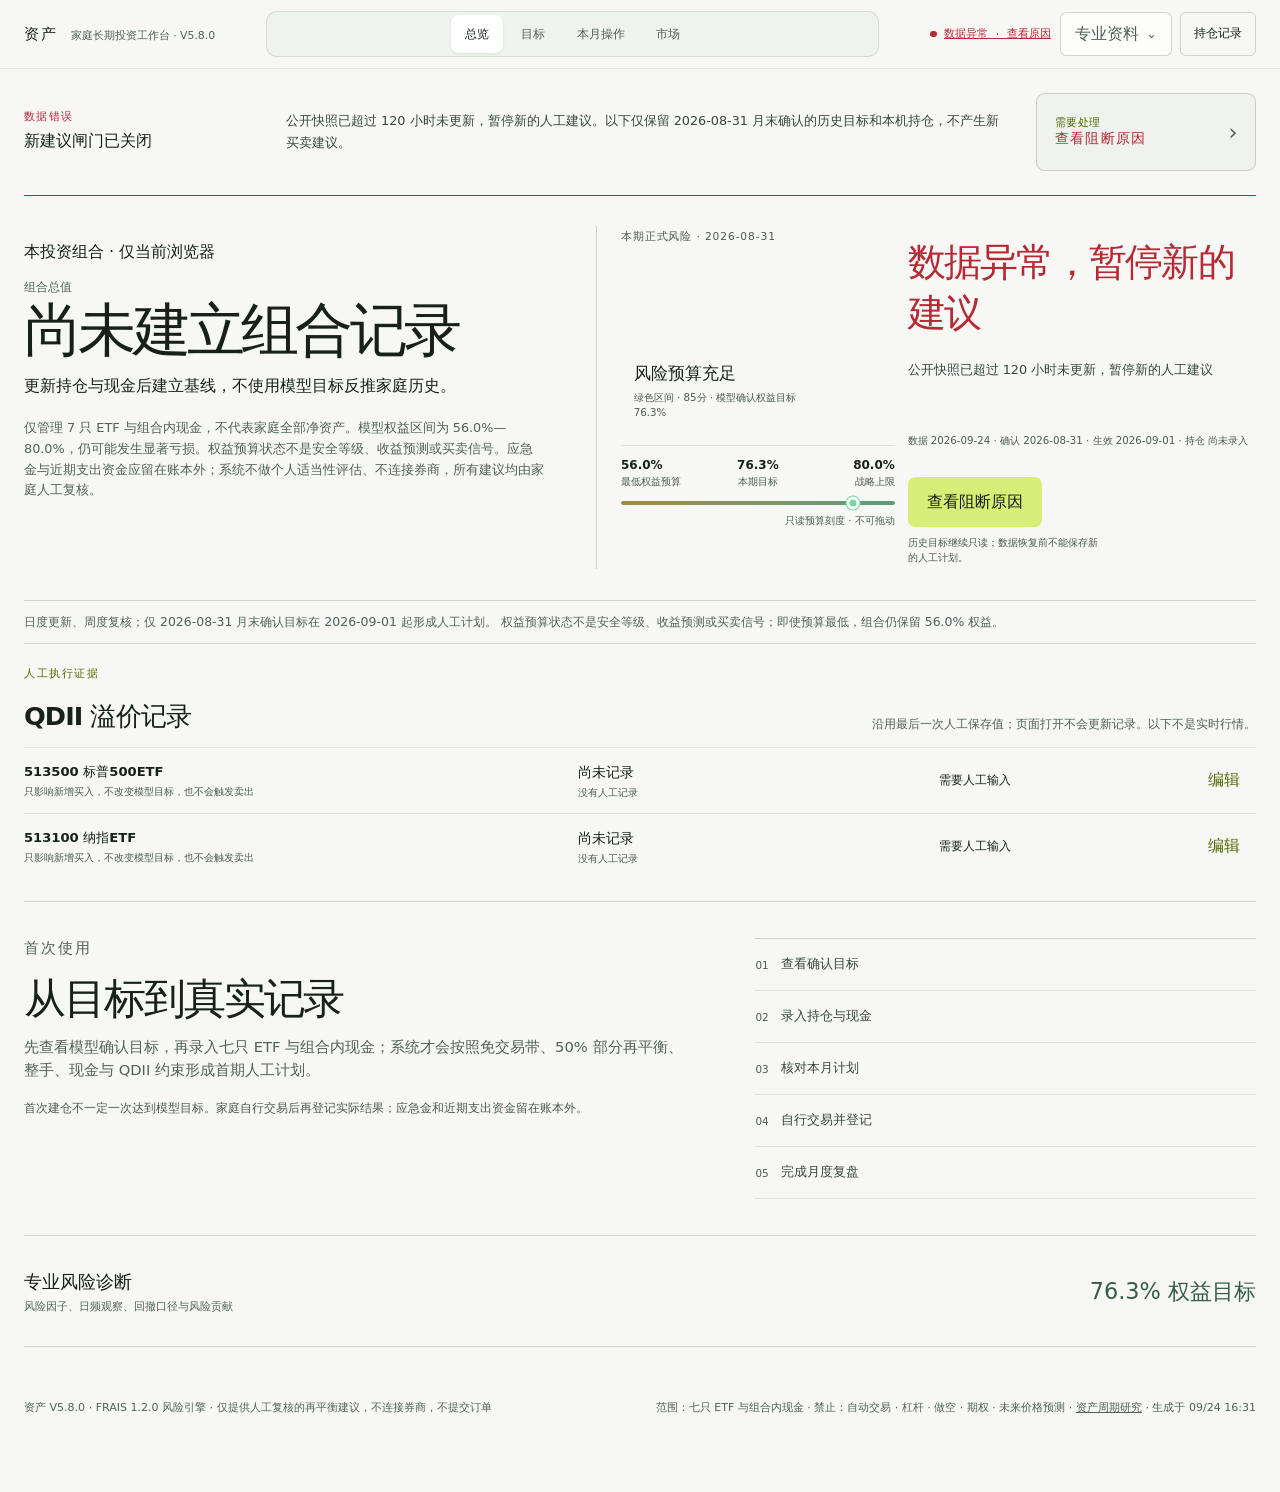
==== commit cf40541d: "data: refresh Asset public snapshot" ====
--- a/index.html
+++ b/index.html
@@ -8,7 +8,7 @@
     <meta name="description" content="资产：中文家庭长期投资工作台。整合真实本机持仓、资产轨迹、可解释风险与人工再平衡建议。" />
     <link rel="icon" href="data:image/svg+xml,%3Csvg xmlns='http://www.w3.org/2000/svg' viewBox='0 0 64 64'%3E%3Crect width='64' height='64' rx='16' fill='%230a0f0e'/%3E%3Cpath d='M16 16h33v8H25v8h20v8H25v16h-9z' fill='%23d7f26f'/%3E%3C/svg%3E" />
     <title>资产总览 · 资产</title>
-    <script type="module" crossorigin src="./assets/main-zk_eEaLq.js"></script>
+    <script type="module" crossorigin src="./assets/main-NHl3CPMW.js"></script>
     <link rel="stylesheet" crossorigin href="./assets/main-BIs1NG4x.css">
   </head>
   <body data-page="risk" data-root="./">
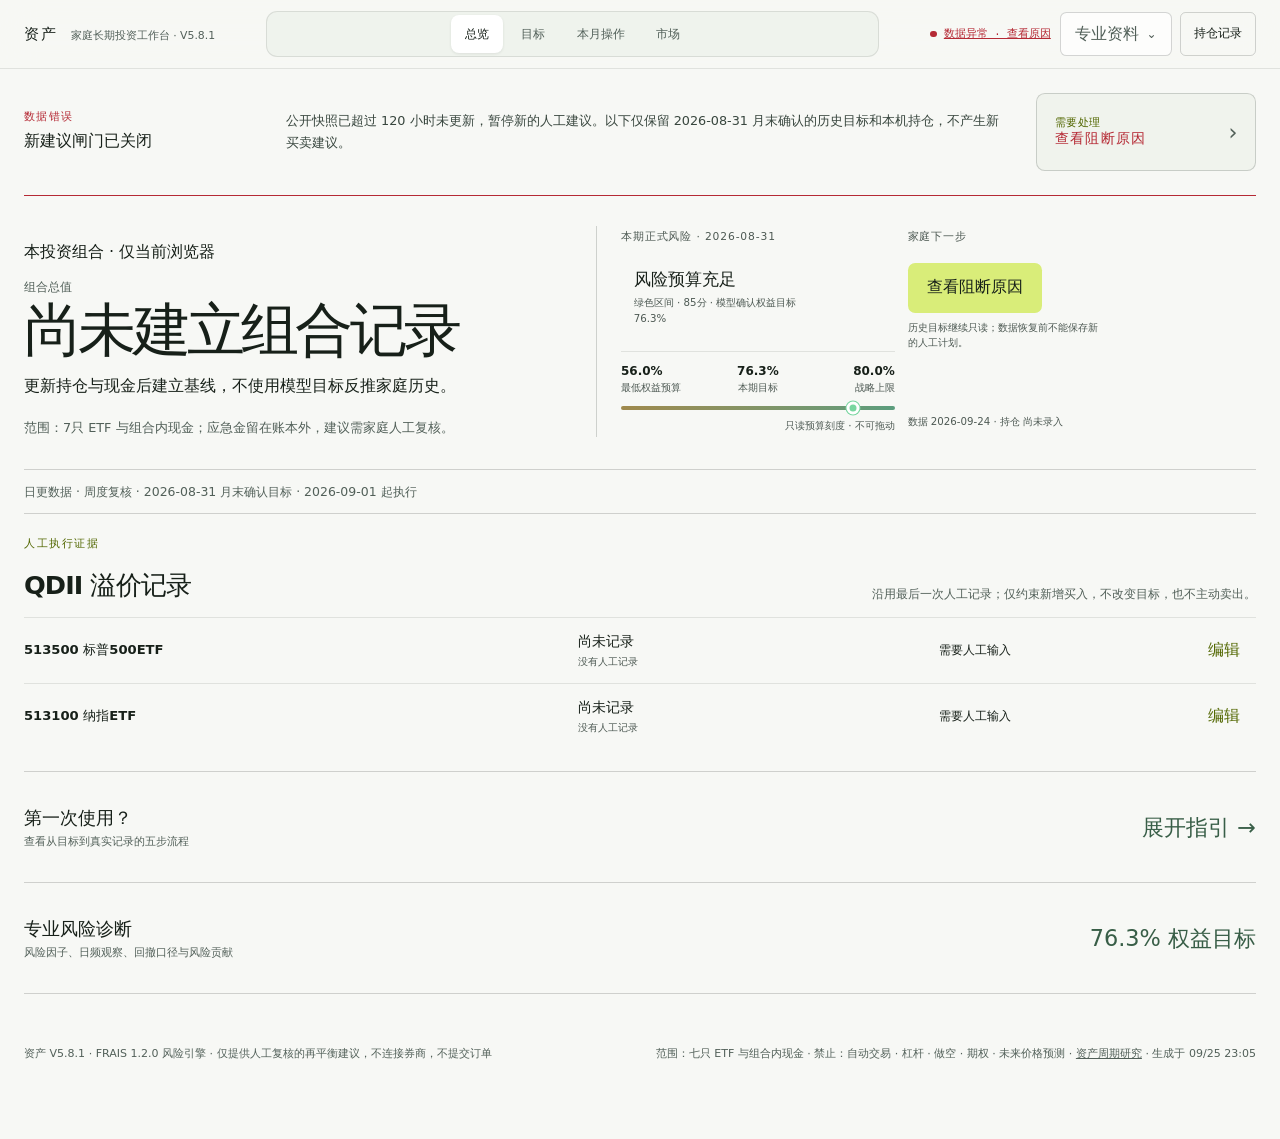
==== commit 1fff8f37: "data: refresh Asset public snapshot" ====
--- a/index.html
+++ b/index.html
@@ -8,8 +8,8 @@
     <meta name="description" content="资产：中文家庭长期投资工作台。整合真实本机持仓、资产轨迹、可解释风险与人工再平衡建议。" />
     <link rel="icon" href="data:image/svg+xml,%3Csvg xmlns='http://www.w3.org/2000/svg' viewBox='0 0 64 64'%3E%3Crect width='64' height='64' rx='16' fill='%230a0f0e'/%3E%3Cpath d='M16 16h33v8H25v8h20v8H25v16h-9z' fill='%23d7f26f'/%3E%3C/svg%3E" />
     <title>资产总览 · 资产</title>
-    <script type="module" crossorigin src="./assets/main-NHl3CPMW.js"></script>
-    <link rel="stylesheet" crossorigin href="./assets/main-BIs1NG4x.css">
+    <script type="module" crossorigin src="./assets/main-Cctf_cDX.js"></script>
+    <link rel="stylesheet" crossorigin href="./assets/main-CtOcEml6.css">
   </head>
   <body data-page="risk" data-root="./">
     <a class="skip-link" href="#main">跳到主要内容</a>
--- a/assets/main-CtOcEml6.css
+++ b/assets/main-CtOcEml6.css
@@ -0,0 +1 @@
+:root{--lightningcss-light:initial;--lightningcss-dark: ;--lightningcss-light: ;--lightningcss-dark:initial;color-scheme:dark;--bg:#0a0f0e;--surface:#111816;--surface-2:#17201d;--ink:#f0f4ee;--soft:#c5cec8;--muted:#87938d;--faint:#66706b;--line:#e9f3ec17;--line-strong:#e9f3ec2b;--accent:#d7f26f;--positive:#79d6a0;--negative:#ef7076;--warning:#e8cd68;--content:1320px;background:var(--bg);color:var(--ink);font-synthesis:none;text-rendering:optimizelegibility;--lightningcss-light:initial;--lightningcss-dark: ;color-scheme:light dark;font-family:-apple-system,BlinkMacSystemFont,PingFang SC,Microsoft YaHei,system-ui,sans-serif}@media (prefers-color-scheme:dark){:root{--lightningcss-light: ;--lightningcss-dark:initial}}.allocation-changes li span{font-size:.9rem;font-weight:540}.allocation-changes li strong{font-size:.9rem}.target-detail-disclosure>summary::-webkit-details-marker{display:none}.portfolio-assets-disclosure>summary::-webkit-details-marker{display:none}.portfolio-audit-disclosure>summary::-webkit-details-marker{display:none}.market-disclosure>summary::-webkit-details-marker{display:none}.data-disclosure>summary::-webkit-details-marker{display:none}.data-disclosure>section{margin-top:0}.portfolio-help{margin-top:1.5rem}@media (prefers-color-scheme:light){:root{--bg:#f7f8f5;--surface:#fff;--surface-2:#edf1eb;--ink:#172019;--soft:#38463e;--muted:#5c6962;--faint:#6d7872;--line:#1720191a;--line-strong:#1720192e;--accent:#647b00;--positive:#147345;--negative:#b52a35;--warning:#8a6500}.topbar{background:#f7f8f5e8}input,select{background:#fff}.dialog-actions{background:#fffffff5}.primary{color:#172019;background:#d9ed79}.allocation-bar i{color:#101710}.professional-nav>div{box-shadow:0 24px 70px #1e282224}.markdown-body pre{background:#edf1eb}dialog::backdrop{background:#232b2561}}@media (max-width:820px){.overview-onboarding,.allocation-changes{grid-template-columns:1fr;gap:2rem}.portfolio-summary{grid-template-columns:1fr 1fr}.portfolio-summary>div:nth-child(3){border-left:0;border-top:1px solid var(--line);padding-left:0}.portfolio-summary>div:nth-child(4){border-top:1px solid var(--line)}.decision-row{grid-template-columns:1fr auto}.decision-path-values,.advice-reason{grid-column:1/-1}.professional-nav>div{width:auto;position:fixed;top:68px;left:16px;right:16px}}@media (max-width:560px){.scope-disclosure,.cadence-summary{font-size:.8rem!important}.overview-onboarding{min-height:0;padding:2.75rem 0}.target-detail-disclosure>summary,.portfolio-assets-disclosure>summary,.portfolio-audit-disclosure>summary,.market-disclosure>summary,.data-disclosure>summary{gap:.8rem;min-height:72px}.target-detail-disclosure>summary em,.portfolio-assets-disclosure>summary>strong,.portfolio-audit-disclosure>summary>strong,.market-disclosure>summary>strong,.data-disclosure>summary>strong{font-size:0}.target-detail-disclosure>summary em:after,.portfolio-assets-disclosure>summary>strong:after,.portfolio-audit-disclosure>summary>strong:after,.market-disclosure>summary>strong:after,.data-disclosure>summary>strong:after{content:"展开";font-size:.75rem}.decision-path-values{grid-template-columns:1fr 16px 1fr;align-items:start}.decision-path-values i:nth-of-type(2){display:none}.decision-path-values div:nth-of-type(3),.decision-path-values div:nth-of-type(4){margin-top:.65rem}.portfolio-summary strong{font-size:1rem}.professional-nav>summary{width:40px;height:40px}}*{box-sizing:border-box}html{scroll-behavior:smooth;scroll-padding-top:92px}body{background:var(--bg);min-width:320px;color:var(--ink);margin:0}button,input{color:inherit;font:inherit}a{color:inherit}button:focus-visible,a:focus-visible,input:focus-visible,select:focus-visible,summary:focus-visible{outline:2px solid var(--accent);outline-offset:3px}.skip-link{z-index:100;background:var(--accent);color:#12180f;padding:.7rem 1rem;text-decoration:none;position:fixed;top:-4rem;left:1rem}.skip-link:focus{top:1rem}.visually-hidden{clip:rect(0, 0, 0, 0)!important;white-space:nowrap!important;border:0!important;width:1px!important;height:1px!important;margin:-1px!important;padding:0!important;position:absolute!important;overflow:hidden!important}.boot-screen,.fatal{text-align:center;place-content:center;justify-items:center;gap:1.2rem;min-height:100svh;padding:2rem;display:grid}.boot-screen span{border:1px solid var(--line-strong);width:5rem;height:5rem;color:var(--accent);border-radius:50%;place-items:center;font:500 1.1rem/1 IBM Plex Mono,monospace;animation:1.8s ease-in-out infinite pulse;display:grid}.boot-screen p,.fatal p{color:var(--muted)}.fatal h1{letter-spacing:-.06em;max-width:700px;margin:0;font-size:clamp(2.3rem,6vw,5rem)}.shell{--regime:var(--warning);min-height:100svh}.topbar{z-index:20;border-bottom:1px solid var(--line);-webkit-backdrop-filter:blur(18px);backdrop-filter:blur(18px);background:#0a0f0ee8;position:sticky;top:0}.topbar-inner{width:min(var(--content), calc(100% - 48px));grid-template-columns:auto 1fr auto;align-items:center;gap:clamp(1.5rem,4vw,4rem);min-height:68px;margin:0 auto;display:grid}.brand{white-space:nowrap;align-items:baseline;gap:.8rem;text-decoration:none;display:flex}.brand b{letter-spacing:.13em;font-size:.93rem}.brand span{color:var(--muted);font-size:.68rem}.page-nav{justify-content:center;align-items:stretch;gap:1.5rem;height:68px;display:flex}.page-nav a{color:var(--muted);white-space:nowrap;align-items:center;font-size:.76rem;text-decoration:none;transition:color .18s;display:flex;position:relative}.page-nav a:hover,.page-nav a[aria-current=page]{color:var(--ink)}.page-nav a[aria-current=page]:after{content:"";background:var(--regime);height:2px;position:absolute;bottom:-1px;left:0;right:0}.nav-short{display:none}.top-actions{white-space:nowrap;align-items:center;gap:1rem;display:flex}.data-stamp{color:var(--muted);align-items:center;gap:.45rem;font:.66rem/1 IBM Plex Mono,monospace;display:flex}.data-stamp i{background:currentColor;border-radius:50%;width:.4rem;height:.4rem}.data-stamp.data-good{color:var(--positive)}.data-stamp.data-bad{color:var(--negative)}.quiet-button,.primary,.secondary,.text-button,.danger-link{cursor:pointer;border:0;transition:transform .18s,border-color .18s,background .18s,color .18s}.quiet-button{border:1px solid var(--line-strong);background:0 0;border-radius:.35rem;padding:.55rem .8rem;font-size:.74rem}.quiet-button:hover,.secondary:hover{border-color:var(--accent);background:#d7f26f0f}.quiet-button:active,.primary:active,.secondary:active{transform:scale(.98)}main,footer{width:min(var(--content), calc(100% - 48px));margin:0 auto}.data-error-banner{border-bottom:1px solid var(--negative);grid-template-columns:230px 1fr auto;align-items:center;gap:2rem;min-height:112px;padding:1.5rem 0;display:grid}.data-error-banner span,.data-error-banner strong{display:block}.data-error-banner span{color:var(--negative);letter-spacing:.12em;font:500 .68rem/1 IBM Plex Mono,monospace}.data-error-banner strong{margin-top:.5rem;font-size:1rem}.data-error-banner p{color:var(--soft);margin:0;font-size:.8rem;line-height:1.7}.data-error-banner a{color:var(--negative);white-space:nowrap;font-size:.76rem;text-decoration:none}.data-triage{border-bottom:1px solid var(--line-strong);grid-template-columns:minmax(230px,.8fr) minmax(420px,1.4fr) minmax(190px,.6fr);align-items:center;gap:2rem;min-height:150px;display:grid}.data-triage h2{margin:0;font-size:1.5rem;font-weight:540}.data-triage ol{gap:.7rem;margin:0;padding:0;list-style:none;display:grid}.data-triage li{color:var(--soft);grid-template-columns:28px 1fr;gap:.7rem;font-size:.73rem;line-height:1.5;display:grid}.data-triage li b{color:var(--accent);font:500 .65rem/1.5 IBM Plex Mono,monospace}.data-triage aside{border-left:1px solid var(--line);padding-left:1.5rem}.data-triage aside span,.data-triage aside strong,.data-triage aside small{display:block}.data-triage aside span,.data-triage aside small{color:var(--muted);font-size:.62rem;line-height:1.5}.data-triage aside strong{text-overflow:ellipsis;margin:.5rem 0;font:500 .68rem/1.4 IBM Plex Mono,monospace;overflow:hidden}.asset-overview-hero{border-bottom:1px solid var(--line-strong);grid-template-columns:minmax(0,1fr) auto;align-items:center;gap:3rem;min-height:320px;padding:2.75rem 0;display:grid}.asset-overview-title>span{color:var(--muted);font-size:.78rem;display:block}.asset-overview-title h1{letter-spacing:-.065em;margin:.45rem 0 1.2rem;font-size:clamp(3.5rem,6.5vw,5.7rem);font-weight:560;line-height:.92}.asset-overview-title h1.baseline-empty{max-width:720px;font-size:clamp(2.7rem,5.2vw,4.5rem);line-height:1}.asset-overview-title>div{flex-wrap:wrap;align-items:baseline;gap:.45rem 1rem;display:flex}.asset-overview-title>div strong{font-size:1.2rem;font-weight:550}.asset-overview-title>div span{color:var(--muted);font-size:.7rem}.asset-overview-title>p:last-child{color:var(--muted);margin:1.35rem 0 0;font-size:.76rem}.asset-overview-hero>aside{gap:.8rem;min-width:185px;display:grid}.asset-overview-hero>aside small{max-width:190px;color:var(--faint);font-size:.64rem;line-height:1.5}.asset-v5-hero{grid-template-columns:minmax(0,1fr) minmax(270px,340px)}.monthly-action{border-left:1px solid var(--line-strong);padding:1.5rem 0 1.5rem 2rem}.monthly-action>span,.monthly-action>strong,.monthly-action>small{display:block}.monthly-action>span{color:var(--faint);letter-spacing:.08em;font-size:.67rem}.monthly-action>strong{letter-spacing:-.045em;margin-top:.7rem;font-size:clamp(1.7rem,3vw,2.7rem);font-weight:550}.monthly-action>p{color:var(--soft);margin:.8rem 0;font-size:.8rem;line-height:1.7}.monthly-action>small{margin-bottom:1.2rem;max-width:none!important}.monthly-action>a{justify-content:center;text-decoration:none;display:inline-flex}.monthly-action>button{margin-left:.5rem}.cadence-inline{border-bottom:1px solid var(--line-strong);min-height:66px;color:var(--muted);justify-content:center;align-items:center;gap:clamp(.7rem,2.5vw,2.5rem);font-size:.7rem;display:flex}.cadence-inline b{color:var(--ink);margin-right:.3rem;font-weight:540}.cadence-inline i{color:var(--faint);font-style:normal}.amounts-hidden .private-amount{filter:blur(10px);-webkit-user-select:none;user-select:none}.overview-curve-section{border-bottom:1px solid var(--line-strong);padding:3.8rem 0 3.2rem}.overview-curve-head{justify-content:space-between;align-items:end;gap:2rem;display:flex}.overview-curve-head h2{letter-spacing:-.045em;margin:0;font-size:clamp(2rem,3.2vw,3.2rem);font-weight:550;line-height:1}.overview-controls{gap:1rem;display:flex}.overview-controls span{border:1px solid var(--line-strong);display:flex}.overview-controls button{color:var(--muted);cursor:pointer;background:0 0;border:0;padding:.55rem .8rem;font-size:.68rem}.overview-controls button[aria-pressed=true]{background:var(--surface-2);color:var(--accent)}.asset-curve{min-height:310px;margin-top:2.4rem}.asset-curve svg{width:100%;height:310px;overflow:visible}.asset-curve-line{fill:none;stroke:var(--accent);stroke-width:2.3px;vector-effect:non-scaling-stroke}.asset-curve-area{fill:color-mix(in srgb, var(--accent) 6%, transparent)}.asset-curve circle{fill:var(--warning);stroke:var(--bg);stroke-width:2px}.asset-curve text{fill:var(--faint);font:18px IBM Plex Mono,monospace}.asset-curve .curve-date{font-size:15px}.asset-curve .curve-date.end{text-anchor:end}.overview-empty{border:1px dashed var(--line-strong);text-align:center;place-content:center;justify-items:center;height:280px;display:grid}.overview-empty strong{font-size:1.3rem;font-weight:540}.overview-empty p{max-width:460px;color:var(--muted);font-size:.77rem;line-height:1.7}.curve-ledger,.ledger-status,.record-summary,.local-quality-grid{border-top:1px solid var(--line);border-bottom:1px solid var(--line);grid-template-columns:repeat(4,1fr);display:grid}.curve-ledger{grid-template-columns:repeat(6,1fr)}.curve-ledger>span,.ledger-status>span,.record-summary>span{color:var(--muted);padding:1rem 1.2rem;font-size:.67rem}.curve-ledger>span:first-child,.ledger-status>span:first-child,.record-summary>span:first-child{padding-left:0}.curve-ledger>span+span,.ledger-status>span+span,.record-summary>span+span{border-left:1px solid var(--line)}.curve-ledger strong,.ledger-status strong,.record-summary strong{color:var(--ink);margin-top:.35rem;font-size:.84rem;font-weight:540;display:block}.asset-group-overview{border-top:1px solid var(--line-strong);border-bottom:1px solid var(--line-strong);grid-template-columns:repeat(4,1fr);display:grid}.asset-group-overview article{min-width:0;padding:1.5rem 1.35rem}.asset-group-overview article:first-child{padding-left:0}.asset-group-overview article+article{border-left:1px solid var(--line)}.asset-group-overview article>div{grid-template-columns:1fr auto;gap:.35rem .8rem;display:grid}.asset-group-overview article>div>span{color:var(--muted);font-size:.7rem}.asset-group-overview article>div>strong{font-size:1.55rem;font-weight:540}.asset-group-overview article>div>b{color:var(--soft);grid-column:1/-1;font-size:.75rem;font-weight:500}.asset-group-overview article>p{min-height:4.3em;color:var(--muted);font-size:.7rem;line-height:1.55}.asset-group-overview ul{margin:1.2rem 0 0;padding:0;list-style:none}.asset-group-overview li{border-top:1px solid var(--line);color:var(--soft);justify-content:space-between;gap:.6rem;padding:.55rem 0;font-size:.67rem;display:flex}.asset-group-overview li strong{color:var(--ink);font-weight:520}.overview-action{border-bottom:1px solid var(--line-strong);grid-template-columns:1fr 340px;align-items:center;gap:4rem;min-height:230px;padding:3rem 0;display:grid}.overview-action h2{color:var(--positive);letter-spacing:-.055em;margin:0;font-size:clamp(2.4rem,5vw,4.5rem);font-weight:550;line-height:.95}.overview-action.warning h2{color:var(--warning)}.overview-action.negative h2{color:var(--negative)}.overview-action p{max-width:680px;color:var(--muted);line-height:1.7}.overview-action>div:last-child{border-left:1px solid var(--line-strong);padding-left:2rem}.overview-action>div:last-child span,.overview-action>div:last-child small{color:var(--muted);font-size:.67rem;display:block}.overview-action>div:last-child strong{margin:.5rem 0;font-size:1.25rem;font-weight:540;display:block}.overview-action a{color:var(--accent);margin-top:1rem;font-size:.72rem;text-decoration:none;display:inline-block}.overview-risk-details{border-bottom:1px solid var(--line-strong)}.overview-risk-details>summary{cursor:pointer;justify-content:space-between;align-items:center;gap:2rem;min-height:110px;list-style:none;display:flex}.overview-risk-details>summary::-webkit-details-marker{display:none}.overview-risk-details>summary span b,.overview-risk-details>summary span small{display:block}.overview-risk-details>summary span b{font-size:1.15rem}.overview-risk-details>summary span small{color:var(--muted);margin-top:.35rem;font-size:.68rem}.overview-risk-details>summary>strong{color:var(--regime);font-size:1.4rem;font-weight:540}.overview-risk-body{border-top:1px solid var(--line)}.cadence-panel{border-bottom:1px solid var(--line-strong);grid-template-columns:minmax(300px,.85fr) minmax(560px,1.15fr);align-items:center;gap:clamp(3rem,7vw,7rem);padding:3.5rem 0;display:grid}.cadence-action h2{color:var(--positive);letter-spacing:-.05em;margin:0;font-size:clamp(2.2rem,4.5vw,4rem);font-weight:550;line-height:1}.cadence-action>p:not(.eyebrow){max-width:40rem;color:var(--muted);margin:1rem 0 1.5rem;font-size:.8rem;line-height:1.7}.cadence-action dl{border-top:1px solid var(--line);grid-template-columns:repeat(3,1fr);margin:0;display:grid}.cadence-action dl div{padding:.8rem .8rem 0 0}.cadence-action dt{color:var(--faint);font-size:.64rem}.cadence-action dd{margin:.35rem 0 0;font-size:.76rem}.cadence-panel ol{border-top:1px solid var(--line-strong);margin:0;padding:0;list-style:none}.cadence-panel li{border-bottom:1px solid var(--line);grid-template-columns:72px 150px 1fr;align-items:center;gap:1rem;min-height:82px;display:grid;position:relative}.cadence-panel li:before{content:"";background:var(--accent);width:2px;height:0;transition:height .25s;position:absolute;left:0}.cadence-panel li.current:before,.cadence-panel li:hover:before{height:56%}.cadence-panel li span,.cadence-panel li small{color:var(--muted);font-size:.68rem;line-height:1.5}.cadence-panel li strong{font-size:.82rem;font-weight:540}.model-integrity{border-bottom:1px solid var(--line-strong);grid-template-columns:230px 1fr;align-items:start;gap:2rem;padding:1.35rem 0;display:grid}.model-integrity>div:first-child span,.model-integrity>div:first-child strong{display:block}.model-integrity>div:first-child span{color:var(--muted);font-size:.68rem}.model-integrity>div:first-child strong{color:var(--positive);margin-top:.45rem;font-size:1rem;font-weight:540}.model-integrity.failed>div:first-child strong{color:var(--negative)}.model-integrity>div:last-child{border-left:1px solid var(--line);grid-template-columns:repeat(5,1fr);display:grid}.model-integrity>div:last-child>span{min-width:0;padding:0 1rem}.model-integrity i{background:var(--positive);border-radius:50%;width:.42rem;height:.42rem;margin-right:.45rem;display:inline-block}.model-integrity.failed i{background:var(--negative)}.model-integrity b{font-size:.7rem;font-weight:540}.model-integrity small{color:var(--faint);margin-top:.45rem;font-size:.61rem;line-height:1.5;display:block}.local-quality-grid{grid-template-columns:repeat(3,1fr)}.local-quality-grid>div{padding:1.2rem 1.3rem}.local-quality-grid>div:nth-child(3n+1){padding-left:0}.local-quality-grid>div:not(:nth-child(3n+1)){border-left:1px solid var(--line)}.local-quality-grid>div:nth-child(n+4){border-top:1px solid var(--line)}.local-quality-grid span{color:var(--muted);font-size:.67rem;display:block}.local-quality-grid strong{margin-top:.45rem;font-size:.9rem;font-weight:540;display:block}.cash-flow-history{border-top:1px solid var(--line);margin-top:1.5rem}.cash-flow-history summary{color:var(--soft);cursor:pointer;padding:1rem 0;font-size:.76rem}.cash-flow-history>p{color:var(--muted);font-size:.74rem}.decision-header{border-bottom:1px solid var(--line);grid-template-columns:minmax(0,1.15fr) minmax(320px,.85fr);align-items:center;gap:clamp(3rem,8vw,8rem);min-height:410px;padding:3.5rem 0;display:grid}.decision-primary>p:not(.eyebrow){max-width:45rem;color:var(--soft);margin:1.4rem 0 0;font-size:.95rem;line-height:1.75}.decision-number{grid-template-columns:auto 1fr;align-items:end;gap:.45rem 1.5rem;display:grid}.decision-number span{color:var(--muted);grid-column:1/-1;font-size:.76rem}.decision-number strong{color:var(--regime);letter-spacing:-.07em;font-size:clamp(4rem,7vw,6rem);font-weight:560;line-height:.85}.decision-number small{color:var(--soft);padding-bottom:.35rem;font-size:.76rem}.decision-context{border-left:1px solid var(--line-strong);padding-left:clamp(2rem,5vw,5rem)}.budget-state,.decision-outcome{padding:1.25rem 0}.budget-state{border-bottom:1px solid var(--line)}.budget-state span,.decision-outcome span,.budget-state small,.decision-outcome small{color:var(--muted);font-size:.68rem;display:block}.budget-state strong{letter-spacing:-.05em;margin:.55rem 0;font-size:clamp(2.2rem,4vw,3.6rem);font-weight:550;line-height:1;display:block}.decision-outcome strong{margin:.5rem 0;font-size:1.35rem;font-weight:540;display:block}.decision-outcome.positive strong{color:var(--positive)}.decision-outcome.warning strong{color:var(--warning)}.decision-outcome.negative strong{color:var(--negative)}.decision-outcome a{color:var(--accent);margin-top:1rem;font-size:.74rem;text-decoration:none;display:inline-block}.observation-strip{border-bottom:1px solid var(--line-strong);grid-template-columns:repeat(4,minmax(0,1fr)) minmax(240px,1.2fr);align-items:stretch;display:grid}.observation-strip>div,.observation-strip aside{min-width:0;padding:1.15rem 1.3rem}.observation-strip>div:first-child{padding-left:0}.observation-strip>div+div,.observation-strip aside{border-left:1px solid var(--line)}.observation-strip span,.observation-strip small{color:var(--muted);font-size:.65rem;display:block}.observation-strip strong{margin-top:.4rem;font-size:.95rem;font-weight:530;display:block}.observation-strip aside{background:#ffffff05}.observation-strip aside strong{color:var(--soft);margin-bottom:.3rem}.risk-hero{border-bottom:1px solid var(--line);grid-template-columns:1.15fr .85fr;align-items:center;gap:clamp(3rem,8vw,8rem);min-height:540px;padding:4rem 0;display:grid;position:relative}.risk-hero:before{content:"";z-index:-1;background:color-mix(in srgb, var(--regime) 10%, transparent);filter:blur(100px);pointer-events:none;border-radius:50%;width:32rem;height:32rem;position:absolute;top:8%;right:2%}.eyebrow{color:var(--accent);letter-spacing:.14em;text-transform:uppercase;margin:0 0 1rem;font:500 .67rem/1.5 IBM Plex Mono,monospace}.risk-hero-label{color:var(--muted);font-size:.82rem;display:block}.risk-hero h1{color:var(--regime);letter-spacing:-.075em;margin:.7rem 0 0;font-size:clamp(4.7rem,8vw,6rem);font-weight:560;line-height:.9}.risk-observation{border-left:1px solid var(--line-strong);padding-left:clamp(2rem,5vw,5rem)}.risk-observation h2{letter-spacing:-.06em;margin:0;font-size:clamp(2.4rem,5vw,4.25rem);font-weight:560;line-height:.95}.risk-observation h2 span{color:var(--regime);letter-spacing:0;margin-top:.9rem;font-size:.32em;display:block}.lead{max-width:42rem;color:var(--soft);margin:2.2rem 0 0;font-size:clamp(1rem,1.7vw,1.28rem);line-height:1.8}.signal-stamp{color:var(--muted);align-items:center;gap:.8rem;margin-top:2rem;font-size:.78rem;display:flex}.signal-stamp i{background:var(--regime);width:.55rem;height:.55rem;box-shadow:0 0 0 .3rem color-mix(in srgb, var(--regime) 15%, transparent);border-radius:50%}.signal-stamp strong{color:var(--ink);font-weight:500}.score{aspect-ratio:1;justify-self:center;place-items:center;width:min(28vw,320px);display:grid;position:relative}.score-ring{background:conic-gradient(var(--regime) calc(var(--score) * 1%), #ffffff12 0);border-radius:50%;transition:background .5s;position:absolute;inset:0;transform:rotate(-90deg);-webkit-mask:radial-gradient(circle,#0000 0 58%,#000 59%);mask:radial-gradient(circle,#0000 0 58%,#000 59%)}.score>div:last-child{text-align:center;gap:.65rem;display:grid}.score strong{letter-spacing:-.07em;font-size:clamp(3.6rem,7vw,6.4rem);font-weight:500;line-height:1}.score span{color:var(--muted);letter-spacing:.08em;font:.68rem/1.3 IBM Plex Mono,monospace}.compact-score{justify-self:start;width:min(18vw,180px);margin-top:2rem}.compact-score strong{font-size:clamp(2.5rem,4vw,3.8rem)}.status-rail{border-bottom:1px solid var(--line-strong);grid-template-columns:repeat(4,1fr);display:grid}.status-rail>div{min-width:0;padding:1.3rem 1.5rem}.status-rail>div:first-child{padding-left:0}.status-rail>div+div{border-left:1px solid var(--line)}.status-rail span,.status-rail small{color:var(--muted);font-size:.68rem;display:block}.status-rail strong{margin:.5rem 0 .35rem;font-size:1.2rem;font-weight:530;display:block}.page-intro{border-bottom:1px solid var(--line);flex-direction:column;justify-content:center;align-items:flex-start;min-height:300px;padding:3.5rem 0;display:flex}.page-intro h1{letter-spacing:-.055em;max-width:900px;margin:0;font-size:clamp(3rem,5vw,4.5rem);font-weight:600;line-height:.94}.page-intro>p:not(.eyebrow){max-width:680px;color:var(--soft);margin:1.6rem 0 0;font-size:1rem;line-height:1.75}.page-intro>.primary{margin-top:2rem}.page-intro>.page-links{margin-top:1.8rem}.model-intro{min-height:420px}.section{border-bottom:1px solid var(--line);padding:clamp(4.5rem,7vw,6rem) 0}.section.first{padding-top:3.25rem}.section.compact{padding-top:5rem;padding-bottom:5rem}.section-head{grid-template-columns:minmax(0,.9fr) minmax(330px,1.1fr);align-items:end;gap:clamp(2rem,7vw,7rem);margin-bottom:4rem;display:grid}.section-head h2{letter-spacing:-.045em;max-width:46rem;margin:0;font-size:clamp(2.15rem,3.8vw,3.65rem);font-weight:550;line-height:1.03}.section-head>p{max-width:48rem;color:var(--muted);margin:0;line-height:1.8}.factor-list{border-top:1px solid var(--line-strong)}.factor{border-bottom:1px solid var(--line);grid-template-columns:4rem minmax(260px,.9fr) minmax(180px,.55fr) minmax(260px,.8fr);align-items:center;gap:2rem;min-height:9.5rem;display:grid}.factor-index{color:var(--accent);font:500 .8rem/1 IBM Plex Mono,monospace}.factor-title{justify-content:space-between;align-items:baseline;gap:1rem;display:flex}.factor-title h3{margin:0;font-size:1.08rem;font-weight:550}.factor-title strong{font-size:1.65rem;font-weight:500}.track{background:#ffffff12;height:3px;margin-top:1rem}.track i{background:var(--regime);height:100%;transition:width .7s cubic-bezier(.2,.8,.2,1);display:block}.factor-score>span{color:var(--faint);margin-top:.45rem;font:.64rem/1.3 IBM Plex Mono,monospace;display:block}.factor-score .track{margin-top:.55rem}.factor>p{color:var(--muted);font-size:.86rem;line-height:1.7}.factor>p strong{color:var(--soft);font-weight:500}.factor-impact span,.factor-impact small{color:var(--faint);font-size:.65rem;line-height:1.5;display:block}.factor-impact strong{margin:.45rem 0 .3rem;font-size:1rem;font-weight:530;display:block}.reconciliation,.drawdown-scopes,.benchmark-questions{border-top:1px solid var(--line-strong);border-bottom:1px solid var(--line-strong);grid-template-columns:repeat(4,1fr);margin-top:3rem;display:grid}.reconciliation>div,.drawdown-scopes>div,.benchmark-questions>div{min-width:0;padding:1.25rem 1.35rem}.reconciliation>div:first-child,.drawdown-scopes>div:first-child,.benchmark-questions>div:first-child{padding-left:0}.reconciliation>div+div,.drawdown-scopes>div+div,.benchmark-questions>div+div{border-left:1px solid var(--line)}.reconciliation span,.reconciliation small,.drawdown-scopes span,.drawdown-scopes small{color:var(--muted);font-size:.66rem;line-height:1.5;display:block}.reconciliation strong,.drawdown-scopes strong{margin:.5rem 0 .35rem;font-size:1.05rem;font-weight:530;line-height:1.4;display:block}.drawdown-scopes{grid-template-columns:repeat(3,1fr);margin:0 0 3.5rem}.stability-layout{grid-template-columns:minmax(0,1.2fr) minmax(320px,.8fr);gap:clamp(3rem,7vw,7rem);display:grid}.stability-layout h3{letter-spacing:-.025em;margin:0 0 1.5rem;font-size:1.55rem;font-weight:540}.stability-list{border-top:1px solid var(--line-strong)}.stability-row{border-bottom:1px solid var(--line);grid-template-columns:1fr auto auto;align-items:center;gap:1.5rem;padding:1rem 0;display:grid}.stability-row span strong,.stability-row span small,.stability-row em small{display:block}.stability-row span strong{font-size:.78rem;font-weight:540}.stability-row span small,.stability-row em small{color:var(--faint);margin-top:.25rem;font-size:.62rem}.stability-row b{font-size:.74rem;font-weight:530}.stability-row em{color:var(--muted);text-align:right;font-size:.7rem;font-style:normal}.rs-audit{border-left:1px solid var(--line-strong);padding-left:clamp(1rem,4vw,4rem)}.rs-audit dl{grid-template-columns:1fr 1fr;gap:1rem;margin:0 0 1.5rem;display:grid}.rs-audit dl div{border-top:1px solid var(--line);padding-top:.8rem}.rs-audit dt{color:var(--faint);font-size:.64rem}.rs-audit dd{margin:.4rem 0 0;font-size:1.05rem}.rs-audit ol{border-top:1px solid var(--line);margin:0;padding:0;list-style:none}.rs-audit li{border-bottom:1px solid var(--line);grid-template-columns:22px 1fr auto;align-items:center;gap:.7rem;padding:.8rem 0;display:grid}.rs-audit li span,.rs-audit li small{color:var(--faint);font-size:.62rem}.rs-audit li strong,.rs-audit li b{font-size:.72rem;font-weight:530}.rs-audit li small{grid-column:2}.rs-audit>p{color:var(--muted);font-size:.72rem;line-height:1.65}.history-band{grid-template-columns:190px 1fr;align-items:end;gap:3rem;min-height:260px;margin-top:4rem;display:grid}.history-band span{color:var(--muted);font-size:.75rem;display:block}.history-band strong{margin-top:.6rem;font-size:2.5rem;font-weight:500;display:block}.history-band small{color:var(--faint);margin-top:.5rem;display:block}.sparkline{width:100%;height:190px;display:block;overflow:visible}.sparkline path{fill:none;stroke:var(--regime);stroke-width:2px;vector-effect:non-scaling-stroke}.risk-delta-strip{border-top:1px solid var(--line-strong);border-bottom:1px solid var(--line-strong);grid-template-columns:repeat(4,1fr);margin-top:4rem;display:grid}.risk-delta-strip>div{min-width:0;padding:1.4rem 1.5rem}.risk-delta-strip>div:first-child{padding-left:0}.risk-delta-strip>div+div{border-left:1px solid var(--line)}.risk-delta-strip span{color:var(--muted);font-size:.72rem;display:block}.risk-delta-strip strong{letter-spacing:-.03em;margin-top:.6rem;font-size:1.45rem;font-weight:520;display:block}.risk-delta-strip small{color:var(--faint);margin-top:.4rem;font-size:.67rem;line-height:1.4;display:block}.risk-concentration{border-top:1px solid var(--line-strong);border-bottom:1px solid var(--line-strong);grid-template-columns:minmax(300px,.8fr) minmax(420px,1.2fr) auto;align-items:center;gap:clamp(2rem,5vw,5rem);min-height:132px;margin-bottom:3rem;padding:1.5rem 0;display:grid}.risk-concentration span,.risk-concentration strong{display:block}.risk-concentration span{color:var(--warning);letter-spacing:.12em;font:500 .68rem/1 IBM Plex Mono,monospace}.risk-concentration strong{max-width:34rem;margin-top:.55rem;font-size:1.2rem;font-weight:550;line-height:1.4}.risk-concentration p{color:var(--muted);margin:0;font-size:.78rem;line-height:1.75}.risk-concentration small{max-width:150px;color:var(--faint);font-size:.67rem;line-height:1.55}.risk-ownership{grid-template-columns:minmax(280px,.75fr) minmax(480px,1.25fr);align-items:start;gap:clamp(3rem,7vw,7rem);display:grid}.risk-ownership-summary h3{letter-spacing:-.04em;max-width:26rem;margin:0;font-size:clamp(1.8rem,3.2vw,3rem);font-weight:550;line-height:1.1}.risk-ownership-summary>p:not(.eyebrow){max-width:34rem;color:var(--muted);font-size:.84rem;line-height:1.8}.risk-ownership-summary dl{grid-template-columns:1fr 1fr;gap:1rem;margin:2rem 0 0;display:grid}.risk-ownership-summary dl div{border-top:1px solid var(--line);padding-top:.8rem}.risk-ownership-summary dt{color:var(--faint);font-size:.68rem}.risk-ownership-summary dd{margin:.45rem 0 0;font-size:1.25rem}.risk-owner-list{border-top:1px solid var(--line)}.risk-owner{border-bottom:1px solid var(--line);grid-template-columns:minmax(120px,.55fr) minmax(260px,1.45fr) 76px;align-items:center;gap:1.2rem;min-height:92px;display:grid}.risk-owner-name strong{font-size:.81rem;font-weight:540;display:block}.risk-owner-name small{color:var(--faint);margin-top:.3rem;font:.62rem/1.3 IBM Plex Mono,monospace;display:block}.risk-owner-scales{gap:.65rem;display:grid}.risk-owner-scales>div{grid-template-columns:82px 1fr;align-items:center;gap:.7rem;display:grid}.risk-owner-scales span{color:var(--faint);font:.62rem/1.2 IBM Plex Mono,monospace}.risk-owner-value{text-align:right;font-size:.8rem;font-weight:540}.risk-owner-track{background:#ffffff0f;height:4px;display:block}.risk-owner-track b{transform-origin:0;height:100%;animation:.7s cubic-bezier(.2,.8,.2,1) both grow-line;display:block}.risk-owner-track.capital b{background:var(--soft);opacity:.62}.risk-owner-track.risk b{background:var(--regime)}.risk-owner-track.diversifier b{background:var(--positive);background-image:repeating-linear-gradient(135deg,#0000 0 3px,#0a0f0e73 3px 5px)}.market-intro{min-height:340px}.cycle-intro{min-height:245px;padding-top:2.8rem;padding-bottom:2.8rem}.cycle-section{padding-top:2.2rem;overflow:hidden}.cycle-health{border-top:1px solid var(--line-strong);border-bottom:1px solid var(--line);grid-template-columns:minmax(190px,.55fr) minmax(320px,1.45fr) auto;align-items:center;gap:1rem 2rem;min-height:58px;padding:.9rem 0;display:grid}.cycle-health strong{color:var(--positive);letter-spacing:.08em;font:500 .67rem/1.4 IBM Plex Mono,monospace}.cycle-health span{color:var(--soft);font-size:.72rem;line-height:1.55}.cycle-health small{color:var(--faint);text-align:right;font-size:.62rem;line-height:1.45}.cycle-health.is-error{border-color:color-mix(in srgb, var(--negative) 55%, var(--line))}.cycle-health.is-error strong{color:var(--negative)}.cycle-health.is-unknown strong{color:var(--warning)}.cycle-weekly{border-bottom:1px solid var(--line-strong);grid-template-columns:minmax(320px,1.15fr) minmax(330px,1fr) 150px;align-items:center;gap:clamp(2rem,5vw,5rem);min-height:178px;display:grid}.cycle-weekly h2{letter-spacing:-.04em;margin:0;font-size:clamp(1.8rem,3vw,2.8rem);font-weight:550}.cycle-weekly-title>p:last-child{max-width:47rem;color:var(--muted);margin:.75rem 0 0;font-size:.78rem;line-height:1.7}.cycle-weekly-move{grid-template-columns:72px 1fr;align-items:baseline;gap:.55rem 1rem;display:grid}.cycle-weekly-move span,.cycle-weekly-count span{color:var(--faint);font-size:.64rem}.cycle-weekly-move strong{color:var(--soft);font-size:.7rem;font-weight:520;line-height:1.6}.cycle-weekly-count{border-left:1px solid var(--line);padding-left:1.5rem}.cycle-weekly-count strong{letter-spacing:-.06em;margin-top:.35rem;font-size:3.1rem;font-weight:500;line-height:1;display:block}.cycle-weekly-count small{color:var(--faint);margin-top:.45rem;font-size:.59rem;display:block}.cycle-breadth{border-bottom:1px solid var(--line-strong);grid-template-columns:100px repeat(7,1fr);display:grid}.cycle-breadth>p,.cycle-breadth>div{min-width:0;margin:0;padding:.9rem .75rem}.cycle-breadth>p{color:var(--muted);padding-left:0;font-size:.67rem}.cycle-breadth>div{border-left:1px solid var(--line);border-top:2px solid var(--cycle-color)}.cycle-breadth strong,.cycle-breadth span,.cycle-breadth small{text-overflow:ellipsis;white-space:nowrap;display:block;overflow:hidden}.cycle-breadth strong{color:var(--cycle-color);font-size:.68rem;font-weight:550}.cycle-breadth span{color:var(--soft);margin-top:.4rem;font:.6rem/1.2 IBM Plex Mono,monospace}.cycle-breadth small{color:var(--faint);margin-top:.3rem;font-size:.55rem}.cycle-read-guide{border-top:1px solid var(--line-strong);border-bottom:1px solid var(--line-strong);grid-template-columns:repeat(5,1fr);margin-top:2.5rem;display:grid}.cycle-read-guide>summary{color:var(--soft);cursor:pointer;grid-column:1/-1;padding:1rem 0;font-size:.74rem}.cycle-read-guide>div{border-top:1px solid var(--line);min-width:0;padding:1.2rem}.cycle-read-guide>div:first-of-type{padding-left:0}.cycle-read-guide>div+div{border-left:1px solid var(--line)}.cycle-read-guide span{color:var(--accent);font:.6rem/1 IBM Plex Mono,monospace}.cycle-read-guide strong{margin-top:.6rem;font-size:.78rem;font-weight:540;display:block}.cycle-read-guide small{color:var(--faint);margin-top:.45rem;font-size:.64rem;line-height:1.55;display:block}.cycle-controls{border-bottom:1px solid var(--line-strong);grid-template-columns:auto minmax(320px,1fr) 180px;align-items:end;gap:2rem;padding:1.25rem 0;display:grid}.cycle-controls span{color:var(--muted);letter-spacing:.06em;justify-content:space-between;gap:1rem;margin-bottom:.65rem;font-size:.67rem;display:flex}.cycle-controls b{color:var(--ink)}.cycle-controls input{width:100%;height:2px;accent-color:var(--accent);border:0;padding:0}.cycle-controls select{border:1px solid var(--line-strong);background:var(--surface);width:100%;color:var(--ink);padding:.48rem .6rem;font-size:.72rem}.cycle-buttons{display:flex}.cycle-buttons button{border:1px solid var(--line-strong);min-height:35px;color:var(--muted);cursor:pointer;background:0 0;padding:.45rem .75rem}.cycle-buttons button+button{border-left:0}.cycle-buttons button[aria-pressed=true]{background:var(--accent);color:#111815}.cycle-status{border-bottom:1px solid var(--line);min-height:45px;color:var(--muted);flex-wrap:wrap;align-items:center;gap:.7rem 1.4rem;font:.62rem/1.4 IBM Plex Mono,monospace;display:flex}.cycle-status strong{color:var(--ink)}.cycle-status small{color:var(--faint);margin-left:auto}.cycle-scroll{min-width:1180px;padding-top:1.7rem}[data-cycle-board]{overflow-x:auto}.cycle-heads{grid-template-columns:repeat(7,1fr);gap:.45rem;margin-bottom:.45rem;display:grid}.cycle-heads>div{border-top:3px solid var(--cycle-color);background:color-mix(in srgb, var(--cycle-color) 10%, transparent);padding:.75rem}.cycle-heads strong{color:var(--cycle-color);font-size:1rem}.cycle-heads span{float:right;color:var(--faint);font:.65rem/1.5 IBM Plex Mono,monospace}.cycle-grid{grid-template-rows:repeat(8,132px);grid-template-columns:repeat(7,1fr);grid-auto-flow:column;gap:.45rem;display:grid}.cycle-tile{border:1px solid color-mix(in srgb, var(--cycle-color) 45%, var(--line));background:color-mix(in srgb, var(--cycle-color) 8%, var(--surface));cursor:pointer;min-width:0;padding:.7rem;transition:opacity .18s,transform .18s,border-color .18s;position:relative}.cycle-tile:hover,.cycle-tile:focus{z-index:5;border-color:var(--cycle-color);outline:0;transform:translateY(-3px)}.cycle-tile.is-pending{border-style:dashed;border-color:color-mix(in srgb, var(--cycle-color) 28%, var(--line));background:color-mix(in srgb, var(--cycle-color) 2%, var(--surface))}.cycle-tile.is-pending .cycle-no-data{opacity:.72}.cycle-tile.is-muted{opacity:.17}.cycle-tile>div{justify-content:space-between;gap:.5rem;display:flex}.cycle-tile h3{color:var(--ink);white-space:nowrap;text-overflow:ellipsis;margin:0;font-size:.72rem;font-weight:560;overflow:hidden}.cycle-tile>div>span{color:var(--muted);font:.6rem/1.2 IBM Plex Mono,monospace}.cycle-tile>small{color:var(--faint);letter-spacing:.05em;margin-top:.25rem;font:.52rem/1.2 IBM Plex Mono,monospace;display:block}.cycle-spark{width:100%;height:38px;margin-top:.25rem;display:block}.cycle-spark line{stroke:var(--line);stroke-width:.6px}.cycle-spark polyline{fill:none;stroke-width:1.6px;vector-effect:non-scaling-stroke}.cycle-no-data{height:38px;color:var(--faint);align-items:center;font-size:.55rem;display:flex}.cycle-tile>dl{grid-template-columns:1fr 1fr;gap:.5rem;margin:0;display:grid}.cycle-tile>dl div{min-width:0}.cycle-tile dt{color:var(--faint);white-space:nowrap;text-overflow:ellipsis;font-size:.52rem;overflow:hidden}.cycle-tile dd{color:var(--ink);margin:.15rem 0 0;font:.62rem/1.2 IBM Plex Mono,monospace}.cycle-tile>footer{color:var(--faint);justify-content:space-between;margin-top:.4rem;font-size:.5rem;display:flex}.cycle-dialog{border:1px solid var(--line-strong);width:min(680px,100vw - 2rem);max-height:min(800px,100svh - 3rem);color:var(--ink);background:#111817;border-radius:0;padding:2.5rem;overflow:auto;box-shadow:0 24px 70px #0000009e}.cycle-dialog::backdrop{-webkit-backdrop-filter:blur(5px);backdrop-filter:blur(5px);background:#020605c2}.cycle-dialog-close{z-index:2;float:right;border:1px solid var(--line-strong);color:var(--muted);cursor:pointer;background:#111817;padding:.45rem .7rem;font-size:.68rem;position:sticky;top:0}.cycle-dialog h2{letter-spacing:-.05em;margin:0;font-size:clamp(2.2rem,6vw,3.6rem);font-weight:550}.cycle-dialog h3{margin:0 0 .7rem;font-size:.88rem;font-weight:550}.cycle-dialog p{color:var(--muted);font-size:.77rem;line-height:1.75}.cycle-dialog section{border-top:1px solid var(--line);margin-top:2rem;padding-top:1.25rem}.cycle-dialog a{color:var(--accent);font-size:.72rem}.cycle-dialog-state{border-bottom:1px solid var(--line-strong);align-items:center;gap:1rem;padding:.8rem 0 1.2rem;display:flex}.cycle-dialog-state span{color:var(--accent);flex:none;font-weight:550}.cycle-dialog-metrics{grid-template-columns:repeat(3,1fr);margin:0;display:grid}.cycle-dialog-metrics div{border-bottom:1px solid var(--line);min-width:0;padding:1rem .8rem}.cycle-dialog-metrics div:nth-child(3n+1){padding-left:0}.cycle-dialog-metrics div:not(:nth-child(3n+1)){border-left:1px solid var(--line)}.cycle-dialog-metrics dt{min-height:2em;color:var(--faint);font-size:.62rem}.cycle-dialog-metrics dd{margin:.45rem 0 0;font:500 1.15rem/1.2 IBM Plex Mono,monospace}.cycle-dialog .warning-text{color:var(--warning)}.cycle-audit{border-left:2px solid var(--line-strong);padding-left:1rem}.cycle-dialog-boundary{border:1px solid var(--line-strong);margin-top:2rem;padding:1rem}.cycle-unavailable{max-width:760px;padding:4rem 0}.cycle-unavailable h2{letter-spacing:-.045em;margin:0;font-size:clamp(2rem,4vw,3.4rem)}.cycle-unavailable>p:not(.eyebrow){color:var(--muted);line-height:1.75}.market-workspace-section{padding-top:2.5rem}.market-toolbar{grid-template-columns:1fr auto;align-items:end;gap:2rem;margin-bottom:3rem;display:grid}.asset-switcher{border-top:1px solid var(--line-strong);border-bottom:1px solid var(--line-strong);grid-template-columns:repeat(5,1fr);display:grid}.asset-switcher button,.range-switcher button{color:var(--muted);cursor:pointer;background:0 0;border:0}.asset-switcher button{text-align:left;border-right:1px solid var(--line);min-height:72px;padding:1rem;transition:color .18s,background .18s}.asset-switcher button:first-child{padding-left:0}.asset-switcher button:last-child{border-right:0}.asset-switcher button:hover,.asset-switcher button[aria-pressed=true]{color:var(--ink);background:#d7f26f09}.asset-switcher button[aria-pressed=true]{box-shadow:inset 0 2px var(--regime)}.asset-switcher span{font-size:.76rem;font-weight:540;display:block}.asset-switcher small{color:var(--faint);margin-top:.4rem;font:.59rem/1.4 IBM Plex Mono,monospace;display:block}.range-switcher{border:1px solid var(--line-strong);border-radius:.35rem;gap:.25rem;padding:.25rem;display:flex}.range-switcher button{white-space:nowrap;border-radius:.22rem;padding:.48rem .65rem;font-size:.69rem}.range-switcher button[aria-pressed=true]{background:var(--accent);color:#12180f}.market-metrics{margin-bottom:3rem}.market-layout{grid-template-columns:minmax(0,1fr) 285px;align-items:stretch;gap:3rem;display:grid}.market-chart{border-top:1px solid var(--line-strong);border-bottom:1px solid var(--line-strong);min-width:0;min-height:620px;padding:1.2rem 0 0;transition:opacity .2s,transform .2s}.market-chart.is-changing{opacity:.35;transform:translateY(4px)}.chart-legend{min-height:34px;color:var(--muted);flex-wrap:wrap;align-items:center;gap:.8rem 1.5rem;font-size:.67rem;display:flex}.chart-legend span{align-items:center;gap:.45rem;display:flex}.chart-legend i{width:18px;height:2px;display:block}.legend-price{background:var(--accent)}.legend-ma63{background:var(--positive)}.legend-ma252{background:var(--warning)}.chart-range-label{color:var(--faint);margin-left:auto;font-family:IBM Plex Mono,monospace}.chart-canvas{position:relative}.chart-canvas svg{touch-action:pan-y;width:100%;height:auto;display:block}.chart-canvas svg:focus-visible{outline:2px solid var(--accent);outline-offset:4px}.chart-grid line{stroke:var(--line);stroke-width:1px;vector-effect:non-scaling-stroke}.chart-grid text,.axis-date,.volume-label{fill:var(--faint);font-family:IBM Plex Mono,monospace;font-size:10px}.price-area{fill:color-mix(in srgb, var(--regime) 8%, transparent)}.price-line,.ma-line{fill:none;vector-effect:non-scaling-stroke}.price-line{stroke:var(--accent);stroke-width:2px}.ma-line{stroke-width:1.25px;stroke-dasharray:5 4;opacity:.85}.ma63{stroke:var(--positive)}.ma252{stroke:var(--warning)}.volume-divider{stroke:var(--line-strong);stroke-width:1px;vector-effect:non-scaling-stroke}.volume-bar{fill:var(--positive);opacity:.48}.volume-bar.down{fill:var(--negative);opacity:.42}.chart-crosshair{stroke:var(--soft);stroke-width:1px;stroke-dasharray:3 4;opacity:0;vector-effect:non-scaling-stroke;pointer-events:none}.chart-crosshair.visible{opacity:.6}.market-tooltip{z-index:3;border:1px solid var(--line-strong);pointer-events:none;background:#080c0bf0;border-radius:.3rem;min-width:190px;padding:.75rem .85rem;position:absolute;top:3.2rem;transform:translate(-20%);box-shadow:0 12px 40px #00000052}.market-tooltip strong,.market-tooltip span{display:block}.market-tooltip strong{margin-bottom:.4rem;font-size:.72rem}.market-tooltip span{color:var(--muted);font:.63rem/1.6 IBM Plex Mono,monospace}.market-interpretation{border-top:1px solid var(--line-strong);border-left:1px solid var(--line);border-bottom:1px solid var(--line-strong);padding:2rem 0 1.5rem 2rem}.market-interpretation h3{letter-spacing:-.035em;margin:0;font-size:1.6rem;font-weight:550;line-height:1.15}.market-interpretation>p:not(.eyebrow){color:var(--muted);font-size:.78rem;line-height:1.75}.market-interpretation p strong{color:var(--ink);font-weight:550}.market-interpretation dl{border-top:1px solid var(--line);margin:2rem 0}.market-interpretation dl div{border-bottom:1px solid var(--line);justify-content:space-between;gap:1rem;padding:.7rem 0;display:flex}.market-interpretation dt,.market-interpretation dd{font-size:.69rem}.market-interpretation dt{color:var(--faint)}.market-interpretation dd{text-align:right;margin:0}.market-interpretation>small{color:var(--faint);font-size:.67rem;line-height:1.65;display:block}.correlation-layout{grid-template-columns:minmax(0,1fr) 330px;align-items:start;gap:clamp(3rem,7vw,7rem);display:grid}.correlation-table th,.correlation-table td{text-align:center}.correlation-table th:first-child{text-align:left;min-width:145px}.correlation-table tbody th strong,.correlation-table tbody th small{display:block}.correlation-table tbody th strong{color:var(--ink);font-size:.74rem}.correlation-table tbody th small{color:var(--faint);margin-top:.25rem;font:.61rem/1 IBM Plex Mono,monospace}.correlation-cell{background:color-mix(in srgb, var(--accent) calc(var(--strength) * 36%), transparent);border-radius:.2rem;place-items:center;width:48px;height:36px;font:.66rem/1 IBM Plex Mono,monospace;display:inline-grid}.correlation-cell.inverse{background:color-mix(in srgb, var(--positive) calc(var(--strength) * 34%), transparent)}.correlation-layout aside{border-left:1px solid var(--line);padding-left:2rem}.correlation-layout aside h3{margin:0;font-size:1.7rem;font-weight:540}.correlation-layout aside p:not(.eyebrow){color:var(--muted);font-size:.82rem;line-height:1.8}.correlation-layout aside p strong{color:var(--ink);font-weight:550}.correlation-layout aside small{color:var(--faint);font-size:.67rem;line-height:1.7}.evidence-notes{border-top:1px solid var(--line-strong);grid-template-columns:repeat(3,1fr);display:grid}.evidence-notes article{border-bottom:1px solid var(--line);min-height:180px;padding:1.8rem 2rem 1.5rem 0}.evidence-notes article+article{border-left:1px solid var(--line);padding-left:2rem}.evidence-notes span{color:var(--accent);font:.66rem/1 IBM Plex Mono,monospace}.evidence-notes h3{margin:1rem 0 .6rem;font-size:1rem;font-weight:550}.evidence-notes p{color:var(--muted);margin:0;font-size:.76rem;line-height:1.7}.decision-path{border-top:1px solid var(--line-strong);border-bottom:1px solid var(--line-strong);grid-template-columns:1fr 32px 1fr 32px 1fr;align-items:center;display:grid}.decision-path>div{padding:1.5rem 0}.decision-path>i{background:var(--line-strong);height:1px}.decision-path span{color:var(--accent);font:.68rem/1 IBM Plex Mono,monospace}.decision-path strong{margin-top:.65rem;font-size:.9rem;display:block}.decision-path p{color:var(--soft);margin:.35rem 0 0;font-size:1.35rem}.page-links{flex-wrap:wrap;align-items:center;gap:1.5rem;margin-top:2.4rem;display:flex}.page-links a{color:var(--muted);font-size:.82rem;text-decoration:none}.page-links a:hover{color:var(--accent)}.page-links .primary-link{background:var(--accent);color:#12180f;border-radius:.35rem;padding:.75rem 1rem;font-weight:650}.metric-strip{border-top:1px solid var(--line-strong);border-bottom:1px solid var(--line-strong);grid-template-columns:repeat(4,1fr);margin-bottom:4rem;display:grid}.metric-strip>div{min-width:0;padding:1.45rem 1.6rem}.metric-strip>div:first-child{padding-left:0}.metric-strip>div+div{border-left:1px solid var(--line)}.metric-strip span,.audit-strip span{color:var(--muted);font-size:.72rem;display:block}.metric-strip strong{letter-spacing:-.03em;margin-top:.65rem;font-size:clamp(1.25rem,2vw,1.8rem);font-weight:500;display:block}.metric-strip strong.small-value{letter-spacing:0;font-size:1rem;line-height:1.5}.metric-strip small{color:var(--faint);margin-top:.45rem;font-size:.7rem;display:block}.table-scroll{overscroll-behavior-inline:contain;width:100%;overflow-x:auto}.table-edge{border-top:1px solid var(--line-strong)}table{border-collapse:collapse;white-space:nowrap;width:100%}th{color:var(--faint);text-align:right;border-bottom:1px solid var(--line-strong);padding:1rem .8rem;font-size:.67rem;font-weight:500}th:first-child,td:first-child{text-align:left;padding-left:0}td{text-align:right;border-bottom:1px solid var(--line);padding:1.25rem .8rem;font-size:.82rem}.asset-table tbody tr{transition:color .15s,background .15s}.asset-table tbody tr:hover,.asset-table tbody tr.active{color:var(--accent);background:#d7f26f06}.asset-select{width:100%;color:inherit;text-align:left;cursor:pointer;background:0 0;border:0;padding:0}.asset-select strong{font-size:.93rem;font-weight:550;display:block}.asset-select span{color:var(--muted);margin-top:.3rem;font-size:.66rem;display:block}.asset-table td small{color:var(--faint);margin-top:.28rem;font-size:.61rem;display:block}.asset-mobile-list{border-top:1px solid var(--line-strong);display:none}.asset-mobile-row{border-bottom:1px solid var(--line)}.asset-mobile-row summary{cursor:pointer;grid-template-columns:1fr 1.25fr auto;align-items:center;gap:1rem;min-height:86px;list-style:none;display:grid}.asset-mobile-row summary::-webkit-details-marker{display:none}.asset-mobile-row summary span>strong,.asset-mobile-row summary span>small{display:block}.asset-mobile-row summary span>small{color:var(--faint);margin-bottom:.35rem;font-size:.65rem}.asset-mobile-row summary>b{text-align:right;min-width:56px;font-size:.84rem}.asset-mobile-detail{padding:0 0 1.5rem}.asset-mobile-detail dl{grid-template-columns:1fr 1fr;gap:.7rem 1.25rem;margin:0;display:grid}.asset-mobile-detail dl div{border-top:1px solid var(--line);padding-top:.7rem}.asset-mobile-detail dt{color:var(--faint);font-size:.65rem}.asset-mobile-detail dd{margin:.35rem 0 0;font-size:.76rem}.asset-mobile-detail p{color:var(--muted);margin:1rem 0 0;font-size:.74rem;line-height:1.7}.positive{color:var(--positive)!important}.negative{color:var(--negative)!important}.warning{color:var(--warning)!important}.asset-inspector{border-top:1px solid var(--line-strong);grid-template-columns:.8fr 1fr 1.2fr;align-items:start;gap:3rem;margin-top:3rem;padding-top:2rem;display:grid}.asset-inspector h3{margin:0;font-size:2rem;font-weight:540}.asset-inspector>p:nth-child(3){color:var(--muted);margin:0;line-height:1.75}.asset-inspector>p strong{color:var(--ink);font-weight:500}.asset-inspector dl{gap:.7rem;margin:0;display:grid}.asset-inspector dl div{border-bottom:1px solid var(--line);justify-content:space-between;gap:1rem;padding-bottom:.65rem;display:flex}.asset-inspector dt{color:var(--muted);font-size:.72rem}.asset-inspector dd{margin:0;font-size:.76rem}.advice-meta{color:var(--muted);border-top:1px solid var(--line-strong);border-bottom:1px solid var(--line-strong);flex-wrap:wrap;gap:1.2rem 3rem;padding:1.2rem 0;font-size:.76rem;display:flex}.advice-meta strong{color:var(--ink);margin-left:.4rem;font-weight:500}.decision-note{border-top:2px solid var(--accent);max-width:58rem;margin-top:4rem;padding-top:1.5rem}.decision-note.blocked{border-color:var(--negative)}.decision-note.calm{border-color:var(--positive)}.decision-note>strong{font-size:clamp(1.7rem,4vw,3rem);font-weight:540}.decision-note p{color:var(--muted);line-height:1.75}.text-button{color:var(--accent);background:0 0;padding:.5rem 0}.advice-list{border-top:1px solid var(--line-strong);margin-top:3rem}.advice-row{border-bottom:1px solid var(--line);grid-template-columns:220px 180px 1fr;align-items:center;gap:2rem;min-height:7rem;display:grid}.advice-row.muted{opacity:.5}.advice-row span{color:var(--muted);font:.7rem/1.4 IBM Plex Mono,monospace;display:block}.advice-row strong{margin-top:.25rem;font-weight:540;display:block}.advice-row b{font-size:1.05rem;font-weight:540}.advice-row b small{color:var(--muted);margin-top:.35rem;font-size:.62rem;font-weight:400;display:block}.advice-row p{color:var(--muted);margin:0;font-size:.81rem;line-height:1.65}.advice-explain{grid-template-columns:repeat(3,1fr);gap:1.5rem;margin:0;display:grid}.advice-explain div{min-width:0}.advice-explain dt{color:var(--faint);font-size:.62rem}.advice-explain dd{color:var(--muted);margin:.35rem 0 0;font-size:.72rem;line-height:1.55}.advice-record-action{align-items:center;gap:1rem;margin-top:1.5rem;display:flex}.advice-record-action small{color:var(--muted);font-size:.68rem}.local-advice-history{border-top:1px solid var(--line)}.local-advice-history article{border-bottom:1px solid var(--line);grid-template-columns:1fr auto;align-items:center;gap:1rem;min-height:76px;display:grid}.local-advice-history article strong,.local-advice-history article small{display:block}.local-advice-history article strong{margin:.25rem 0;font-size:.86rem;font-weight:540}.local-advice-history article span,.local-advice-history article small{color:var(--muted);font-size:.66rem}.advice-status-actions{flex-wrap:wrap;justify-content:flex-end;gap:.45rem;display:flex}.advice-status-actions button{border:1px solid var(--line-strong);color:var(--soft);cursor:pointer;background:0 0;border-radius:.25rem;padding:.45rem .65rem;font-size:.65rem}.advice-status-actions button:hover{border-color:var(--accent);color:var(--accent)}.deferral-list{border-top:1px solid var(--line);margin:0;padding:0;list-style:none}.deferral-list li{border-bottom:1px solid var(--line);grid-template-columns:180px 1fr auto;align-items:center;gap:1rem;min-height:70px;display:grid}.deferral-list strong{font-size:.78rem}.deferral-list span,.deferral-list small{color:var(--muted);font-size:.68rem}.deferral-list button{border:1px solid var(--line-strong);color:var(--accent);cursor:pointer;background:0 0;border-radius:.25rem;padding:.4rem .6rem;font-size:.63rem}.monthly-checklist{border-top:1px solid var(--line-strong);border-bottom:1px solid var(--line-strong);grid-template-columns:minmax(230px,1.5fr) repeat(4,minmax(105px,.7fr));align-items:center;gap:.75rem;margin:0 0 2rem;padding:1.25rem 0;display:grid}.monthly-checklist h3{margin:.2rem 0;font-size:1.1rem;font-weight:540}.monthly-checklist small{color:var(--muted);font-size:.63rem}.monthly-checklist label{color:var(--soft);align-items:center;gap:.45rem;font-size:.68rem;display:flex}.monthly-checklist label input{width:auto}.monthly-checklist>input,.monthly-checklist>button{grid-column:span 2}.quiet-assets{border-bottom:1px solid var(--line);color:var(--muted);padding:1rem 0;font-size:.72rem}.quiet-assets summary{cursor:pointer}.quiet-assets p{color:var(--faint);margin:.8rem 0 0}.void-flow{color:var(--negative);cursor:pointer;background:0 0;border:0;padding:.3rem 0;font-size:.68rem}.gate-scale{grid-template-columns:1.5fr 1.5fr 2fr 1fr;margin-top:1rem;display:grid}.gate-scale span{border-top:3px solid var(--positive);border-bottom:1px solid var(--line);min-height:78px;color:var(--muted);padding:1rem;font-size:.73rem}.gate-scale span:nth-child(2){border-top-color:var(--warning)}.gate-scale span:nth-child(3){border-top-color:#ee9b62}.gate-scale span:nth-child(4){border-top-color:var(--negative)}.gate-scale b{color:var(--ink);font:500 .8rem/1.7 IBM Plex Mono,monospace}.decision-brief{border-bottom:1px solid var(--line-strong);grid-template-columns:minmax(280px,.75fr) minmax(560px,1.25fr);align-items:start;gap:clamp(3rem,7vw,7rem);padding:3.5rem 0;display:grid}.decision-brief-title h2{letter-spacing:-.045em;max-width:34rem;margin:0;font-size:clamp(2rem,3.7vw,3.5rem);font-weight:550;line-height:1.06}.decision-brief-title>p:not(.eyebrow){max-width:34rem;color:var(--muted);margin:1.2rem 0 0;font-size:.82rem;line-height:1.75}.decision-brief-ledger{border-top:1px solid var(--line-strong)}.decision-brief-ledger>div{border-bottom:1px solid var(--line);grid-template-columns:120px minmax(220px,1fr) minmax(170px,.7fr);align-items:center;gap:1.5rem;min-height:78px;display:grid}.decision-brief-ledger span,.decision-brief-ledger small{color:var(--muted);font-size:.69rem;line-height:1.5}.decision-brief-ledger strong{font-size:.82rem;font-weight:540;line-height:1.55}.danger-link{color:var(--faint);text-underline-offset:.25rem;background:0 0;margin-top:2.5rem;padding:0;font-size:.72rem;text-decoration:underline}.danger-link:hover{color:var(--negative)}.allocation-hero{border-bottom:1px solid var(--line);grid-template-columns:1.05fr .95fr;align-items:center;gap:clamp(3rem,8vw,8rem);min-height:390px;padding:3.25rem 0;display:grid}.allocation-hero h1{letter-spacing:-.06em;margin:0;font-size:clamp(3.4rem,5vw,4.8rem);font-weight:600;line-height:.92}.allocation-hero>div:first-child>p:not(.eyebrow){max-width:660px;color:var(--soft);margin:1.7rem 0 0;font-size:1rem;line-height:1.8}.allocation-north-star{border-left:1px solid var(--line-strong);padding-left:clamp(2rem,5vw,5rem)}.allocation-north-star>span{color:var(--muted);font-size:.75rem}.allocation-north-star>strong{color:var(--regime);letter-spacing:-.07em;margin-top:.8rem;font-size:clamp(4rem,8vw,7rem);font-weight:550;line-height:.9;display:block}.allocation-north-star p{color:var(--soft);margin:1rem 0 0;font-size:1.2rem}.allocation-north-star small{color:var(--faint);margin-top:.6rem;display:block}.north-star-range{margin-top:1.6rem}.north-star-range>div{color:var(--faint);justify-content:space-between;gap:.8rem;font-size:.62rem;display:flex}.north-star-range>div b{color:var(--soft);font-weight:500}.north-star-range>i{background:linear-gradient(90deg, var(--warning), var(--positive));height:3px;margin-top:.55rem;display:block;position:relative}.north-star-range>i b{border:2px solid var(--bg);background:var(--regime);width:11px;height:11px;box-shadow:0 0 0 1px var(--regime);border-radius:50%;position:absolute;top:50%;transform:translate(-50%,-50%)}.north-star-money{border-top:1px solid var(--line);grid-template-columns:1fr 1fr;gap:1rem;margin-top:1.5rem;padding-top:1.1rem;display:grid}.north-star-money span{color:var(--faint);font-size:.64rem;display:block}.north-star-money strong{margin-top:.35rem;font-size:.92rem;font-weight:520;display:block}.scope-rail{border-bottom:1px solid var(--line-strong);grid-template-columns:repeat(3,1fr) auto;align-items:center;min-height:104px;display:grid}.scope-rail>div{min-width:0;padding:1.25rem 1.5rem}.scope-rail>div:first-child{padding-left:0}.scope-rail>div+div{border-left:1px solid var(--line)}.scope-rail span,.scope-rail small{color:var(--muted);font-size:.67rem;display:block}.scope-rail strong{margin:.45rem 0 .3rem;font-size:1.25rem;font-weight:520;display:block}.scope-rail a{color:var(--accent);white-space:nowrap;font-size:.74rem;text-decoration:none}.target-hierarchy{grid-template-columns:repeat(4,1fr) auto}.target-board{border-bottom:1px solid var(--line);padding:3.5rem 0 4.25rem}.target-board-head{grid-template-columns:1fr 1fr;align-items:end;gap:3rem;display:grid}.target-board-head h2{letter-spacing:-.05em;margin:0;font-size:clamp(2rem,4vw,3.6rem);font-weight:550;line-height:1}.target-board-head>p{max-width:500px;color:var(--muted);justify-self:end;margin:0;font-size:.82rem;line-height:1.7}.allocation-bar{background:var(--surface);height:72px;margin-top:3rem;display:flex;overflow:hidden}.allocation-bar>span{place-items:center;min-width:2px;transition:filter .2s,width .7s cubic-bezier(.2,.8,.2,1);display:grid}.allocation-bar>span:hover{filter:brightness(1.16)}.allocation-bar i{color:#0a0f0e;font-size:.72rem;font-style:normal;font-weight:700}.target-a{background:#80b49a!important}.target-b{background:var(--accent)!important}.target-c{background:#b6c6be!important}.target-d{background:#e5c76b!important}.target-e{background:#65756d!important}.target-f{background:#d1a95b!important}.target-g{background:#60706a!important}.allocation-legend{grid-template-columns:repeat(auto-fit,minmax(150px,1fr));margin-top:1.3rem;display:grid}.allocation-legend>div{grid-template-columns:10px 1fr auto;align-items:start;gap:.65rem;padding-right:1rem;display:grid}.allocation-legend>div+div{border-left:1px solid var(--line);padding-left:1rem}.allocation-legend i,.target-identity>i{border-radius:50%;width:8px;height:8px;margin-top:.3rem}.allocation-legend span{color:var(--soft);font-size:.72rem}.allocation-legend small{color:var(--faint);margin-top:.2rem;font:.64rem/1 IBM Plex Mono,monospace;display:block}.allocation-legend strong{font-size:.84rem;font-weight:550}.target-list{border-top:1px solid var(--line-strong)}.group-budget{border-bottom:1px solid var(--line-strong);grid-template-columns:minmax(260px,.72fr) minmax(600px,1.28fr);align-items:end;gap:clamp(3rem,7vw,7rem);padding:4.5rem 0;display:grid}.group-budget-head h2{letter-spacing:-.05em;max-width:520px;margin:0;font-size:clamp(2.2rem,4vw,3.7rem);font-weight:550;line-height:1.03}.group-budget-head>p:not(.eyebrow){max-width:500px;color:var(--muted);margin:1.4rem 0 0;font-size:.8rem;line-height:1.75}.group-budget-grid{border-top:1px solid var(--line-strong);border-bottom:1px solid var(--line-strong);grid-template-columns:repeat(3,1fr);display:grid}.group-budget-grid article{min-width:0;padding:1.5rem 1.4rem}.group-budget-grid article:first-child{padding-left:0}.group-budget-grid article+article{border-left:1px solid var(--line)}.group-budget-grid span,.group-budget-grid small{color:var(--muted);font-size:.67rem;display:block}.group-budget-grid strong{letter-spacing:-.05em;margin:.7rem 0 .45rem;font-size:clamp(2rem,4vw,3.1rem);font-weight:520;line-height:1;display:block}.group-budget-grid .core strong{color:#91c6aa}.group-budget-grid .satellite strong{color:var(--accent)}.group-budget-grid .defense strong{color:#d1a95b}.group-budget-grid p{min-height:2.6rem;color:var(--faint);margin:1rem 0 0;font-size:.66rem;line-height:1.55}.target-row{border-bottom:1px solid var(--line);grid-template-columns:1.1fr 180px 190px minmax(330px,1.4fr);align-items:center;gap:2rem;min-height:150px;display:grid}.target-identity{grid-template-columns:10px 1fr;align-items:start;gap:.8rem;display:grid}.target-identity strong{font-size:1rem;font-weight:550;display:block}.target-identity span{color:var(--muted);margin-top:.35rem;font-size:.68rem;line-height:1.5;display:block}.target-number>strong,.target-cash>strong{letter-spacing:-.03em;font-size:1.45rem;font-weight:520;display:block}.target-number>span,.target-cash>span{color:var(--faint);margin-top:.45rem;font-size:.67rem;display:block}.target-number>small{color:var(--muted);margin-top:.35rem;font-size:.65rem;line-height:1.5;display:block}.target-number b{font-weight:500}.decision-history{border-top:1px solid var(--line-strong);border-bottom:1px solid var(--line-strong)}.decision-history>summary{min-height:72px;color:var(--muted);cursor:pointer;justify-content:space-between;align-items:center;gap:2rem;display:flex}.decision-history>summary span{font-size:.78rem}.decision-history>summary strong{color:var(--accent);font-size:.75rem;font-weight:520}.decision-history[open]>summary strong{color:var(--muted)}.decision-history>p{color:var(--faint);margin:1.5rem 0 2rem;font-size:.7rem}.decision-timeline{border-top:1px solid var(--line)}.decision-timeline-item{border-bottom:1px solid var(--line);grid-template-columns:minmax(280px,.7fr) minmax(520px,1.3fr);gap:clamp(2rem,6vw,6rem);padding:1.5rem 0;display:grid}.decision-timeline-item.current{background:linear-gradient(90deg,#d7f26f09,#0000 70%)}.decision-timeline-head{grid-template-columns:1fr auto;align-content:start;gap:.35rem 1rem;display:grid}.decision-timeline-head time{color:var(--accent);font:500 .68rem/1.4 IBM Plex Mono,monospace}.decision-timeline-head span{color:var(--muted);text-align:right;font-size:.68rem}.decision-timeline-head strong{font-size:1.25rem;font-weight:530}.decision-timeline-head small{color:var(--muted);grid-column:1/-1;font-size:.68rem;line-height:1.55}.decision-timeline-item dl{grid-template-columns:repeat(5,1fr);margin:0;display:grid}.decision-timeline-item dl div{border-left:1px solid var(--line);min-width:0;padding:.2rem .8rem}.decision-timeline-item dt{min-height:2.6rem;color:var(--faint);font-size:.64rem;line-height:1.4}.decision-timeline-item dd{margin:.45rem 0 0;font-size:.85rem}.target-explain p{color:var(--muted);margin:0;font-size:.78rem;line-height:1.7}.target-explain>span{color:var(--accent);margin-top:.6rem;font:.65rem/1.4 IBM Plex Mono,monospace;display:inline-block}.formation-steps{border-top:1px solid var(--line-strong)}.formation-steps article{border-bottom:1px solid var(--line);grid-template-columns:150px minmax(270px,.9fr) minmax(360px,1.4fr);align-items:center;gap:2.5rem;min-height:128px;display:grid}.formation-steps span{color:var(--accent);font:.68rem/1.4 IBM Plex Mono,monospace}.formation-steps strong{font-size:1.08rem;font-weight:540;line-height:1.5}.formation-steps p{color:var(--muted);font-size:.8rem;line-height:1.7}.formation-disclosure{border-top:1px solid var(--line-strong);border-bottom:1px solid var(--line-strong)}.formation-disclosure>summary{cursor:pointer;justify-content:space-between;align-items:center;gap:2rem;min-height:86px;display:flex}.formation-disclosure>summary span b,.formation-disclosure>summary span strong{display:block}.formation-disclosure>summary span b{color:var(--accent);letter-spacing:.1em;font:.65rem/1.4 IBM Plex Mono,monospace}.formation-disclosure>summary span strong{margin-top:.35rem;font-size:1.25rem;font-weight:530}.formation-disclosure>summary em{color:var(--accent);font-size:.73rem;font-style:normal}.formation-disclosure[open]>summary em{color:var(--muted)}.benchmark-questions{margin-bottom:3rem}.benchmark-questions b{color:var(--accent);font:500 .67rem/1 IBM Plex Mono,monospace;display:block}.benchmark-questions strong,.benchmark-questions span{display:block}.benchmark-questions strong{margin-top:.65rem;font-size:.85rem;font-weight:540;line-height:1.45}.benchmark-questions span{color:var(--muted);margin-top:.35rem;font-size:.68rem;line-height:1.5}.decision-outcome-label{letter-spacing:.06em;border:1px solid;margin:0 0 1rem;padding:.35rem .55rem;font:500 .65rem/1 IBM Plex Mono,monospace;display:inline-block}.model-summary{border-bottom:1px solid var(--line);grid-template-columns:repeat(5,1fr);display:grid}.model-summary>div{padding:2rem 1.4rem}.model-summary>div:first-child{padding-left:0}.model-summary>div+div{border-left:1px solid var(--line)}.model-summary span{color:var(--accent);font:.68rem/1 IBM Plex Mono,monospace}.model-summary strong{margin-top:.8rem;font-size:.88rem;display:block}.model-summary p{color:var(--faint);margin:.45rem 0 0;font-size:.71rem;line-height:1.5}.document-layout{grid-template-columns:220px minmax(0,780px);align-items:start;gap:clamp(4rem,10vw,10rem);padding:5rem 0 9rem;display:grid}.document-toc{scrollbar-width:thin;max-height:calc(100svh - 120px);padding-right:1.3rem;position:sticky;top:96px;overflow:auto}.document-toc>p{color:var(--ink);margin:0 0 1rem;font-size:.78rem;font-weight:550}.document-toc nav{border-top:1px solid var(--line-strong);display:grid}.document-toc a{color:var(--faint);border-bottom:1px solid var(--line);padding:.54rem 0;font-size:.69rem;line-height:1.4;text-decoration:none;transition:color .15s}.document-toc a:hover,.document-toc a.active{color:var(--accent)}.document-toc>a{border:0;margin-top:1rem;display:block}.markdown-body{min-width:0}.markdown-body h1{letter-spacing:-.05em;margin:0 0 1.5rem;font-size:clamp(2.5rem,5vw,4.5rem);line-height:1}.markdown-body h2{border-top:1px solid var(--line-strong);letter-spacing:-.035em;margin:5rem 0 1.3rem;padding-top:1.5rem;scroll-margin-top:96px;font-size:clamp(1.7rem,3vw,2.7rem);font-weight:550;line-height:1.2}.markdown-body h2:first-of-type{margin-top:3rem}.markdown-body h3{color:var(--soft);margin:2.4rem 0 1rem;font-size:1.05rem;font-weight:550}.markdown-body p,.markdown-body li{color:var(--muted);font-size:.9rem;line-height:1.9}.markdown-body strong{color:var(--ink);font-weight:550}.markdown-body a{color:var(--accent)}.markdown-body blockquote{border-left:2px solid var(--accent);background:var(--surface);color:var(--soft);margin:0 0 3rem;padding:1.2rem 1.5rem;line-height:1.8}.markdown-body code{overflow-wrap:anywhere;word-break:break-word;color:var(--accent);background:#ffffff12;border-radius:.25rem;padding:.12rem .35rem;font-family:IBM Plex Mono,monospace;font-size:.83em}.markdown-body pre{border:1px solid var(--line);background:#080c0b;margin:1.5rem 0 2rem;padding:1.4rem;overflow:auto}.markdown-body pre code{color:var(--soft);background:0 0;padding:0;font-size:.78rem;line-height:1.75}.markdown-body ul,.markdown-body ol{padding-left:1.25rem}.markdown-table{border-top:1px solid var(--line-strong);margin:1.8rem 0 2.4rem;overflow-x:auto}.markdown-table th,.markdown-table td{text-align:left;white-space:normal;vertical-align:top;line-height:1.6}.health-banner{border-bottom:1px solid var(--line-strong);grid-template-columns:260px 1fr auto;align-items:center;gap:3rem;min-height:150px;display:grid}.health-banner>div span{color:var(--positive);letter-spacing:.12em;font:500 .7rem/1 IBM Plex Mono,monospace;display:block}.health-banner.blocked>div span{color:var(--negative)}.health-banner>div strong{margin-top:.7rem;font-size:1.5rem;font-weight:540;display:block}.health-banner p{color:var(--soft);line-height:1.7}.health-banner small{color:var(--faint);font-size:.69rem}.audit-strip{border-top:1px solid var(--line-strong);border-bottom:1px solid var(--line-strong);grid-template-columns:repeat(4,1fr);margin-bottom:2rem;display:grid}.audit-strip>div{padding:1.4rem}.audit-strip>div:first-child{padding-left:0}.audit-strip>div+div{border-left:1px solid var(--line)}.audit-strip strong{margin-top:.55rem;font-size:.8rem;font-weight:500;line-height:1.55;display:block}.mono{color:var(--accent);font-family:IBM Plex Mono,monospace}.health-pass{border-left:2px solid var(--positive);color:var(--muted);margin:2rem 0 3rem;padding-left:1rem;font-size:.8rem;line-height:1.7}.issue-list{border-top:1px solid var(--line);margin:2rem 0}.issue-list p{border-bottom:1px solid var(--line);grid-template-columns:180px 1fr;margin:0;padding:.8rem 0;display:grid}.issue-list span{color:var(--muted)}.provider-table td:first-child strong,.metrics-table td:first-child strong{font-weight:550}.metrics-table tr.selected{color:var(--accent);background:#d7f26f06}.priority-metrics{white-space:normal}.priority-metrics th,.priority-metrics td{min-width:92px}.priority-metrics th:first-child,.priority-metrics td:first-child{min-width:190px}.metrics-details{border-bottom:1px solid var(--line);margin-top:1.5rem}.metrics-details summary{min-height:52px;color:var(--muted);cursor:pointer;align-items:center;font-size:.75rem;display:flex}.metrics-details[open] summary{color:var(--accent)}.metrics-details .table-scroll{padding-bottom:1rem}.evidence-grade{border-left:2px solid var(--warning);margin-bottom:3rem;padding:1.3rem 0 1.3rem 1.2rem}.evidence-grade strong,.evidence-grade span{display:block}.evidence-grade span{color:var(--warning);margin-top:.35rem;font-size:.72rem}.evidence-grade p{max-width:54rem;color:var(--muted);margin:.7rem 0 0;font-size:.76rem;line-height:1.65}.validation-ledger{border-top:1px solid var(--line-strong);border-bottom:1px solid var(--line-strong);grid-template-columns:repeat(3,1fr);margin:0 0 3rem;display:grid}.validation-ledger>div{padding:1.3rem 1.5rem}.validation-ledger>div:first-child{padding-left:0}.validation-ledger>div+div{border-left:1px solid var(--line)}.validation-ledger span,.validation-ledger small{color:var(--muted);font-size:.68rem;display:block}.validation-ledger strong{margin:.55rem 0 .35rem;font-size:1.35rem;font-weight:520;display:block}.cost-stress{border-top:1px solid var(--line-strong);grid-template-columns:minmax(220px,.55fr) minmax(540px,1.45fr);align-items:start;gap:clamp(2.5rem,6vw,6rem);margin:0 0 4rem;padding:2rem 0 0;display:grid}.cost-stress h3{letter-spacing:-.03em;margin:0;font-size:1.7rem;font-weight:540;line-height:1.15}.cost-stress>div>p:not(.eyebrow){color:var(--muted);font-size:.76rem;line-height:1.7}.cost-stress table td,.cost-stress table th{text-align:right}.cost-stress table td:first-child,.cost-stress table th:first-child{text-align:left}.timing-ledger{border-top:1px solid var(--line-strong);border-bottom:1px solid var(--line-strong);grid-template-columns:repeat(5,1fr);margin:0 0 1rem;display:grid}.timing-ledger>div{min-width:0;padding:1.25rem 1.2rem}.timing-ledger>div:first-child{padding-left:0}.timing-ledger>div+div{border-left:1px solid var(--line)}.timing-ledger span,.timing-ledger small{color:var(--muted);font-size:.65rem;line-height:1.45;display:block}.timing-ledger strong{margin:.55rem 0 .4rem;font-size:.86rem;font-weight:540;display:block}.nav-compare{grid-template-columns:repeat(2,1fr);gap:2rem;margin:0 0 3rem;display:grid}.nav-compare article{border-top:1px solid var(--line);min-width:0;position:relative}.nav-compare span{color:var(--muted);font-size:.67rem;position:absolute;top:.8rem;left:0}.nav-compare .sparkline{height:150px}.method-note{max-width:64rem;color:var(--muted);margin:2rem 0 0;font-size:.8rem;line-height:1.75}.method-note a{color:var(--accent);margin-left:.35rem}.download-list{border-top:1px solid var(--line-strong)}.download-list a{border-bottom:1px solid var(--line);grid-template-columns:80px 1fr 1fr;align-items:center;gap:1.5rem;min-height:84px;text-decoration:none;transition:color .15s,background .15s;display:grid}.download-list a:hover{color:var(--accent);background:#d7f26f05}.download-list span{color:var(--accent);font:500 .68rem/1 IBM Plex Mono,monospace}.download-list strong{font-size:.9rem;font-weight:540}.download-list small{color:var(--muted)}footer{color:var(--muted);justify-content:space-between;gap:2rem;padding:2.5rem 0 4rem;font-size:.69rem;line-height:1.7;display:flex}footer p:last-child{text-align:right}dialog{border:1px solid var(--line-strong);background:var(--surface);width:min(780px,100% - 32px);max-height:calc(100svh - 40px);color:var(--ink);border-radius:.65rem;padding:0;overflow:auto;box-shadow:0 30px 100px #00000094}dialog::backdrop{-webkit-backdrop-filter:blur(8px);backdrop-filter:blur(8px);background:#020504c2}dialog form{padding:2rem}.dialog-head{justify-content:space-between;align-items:start;gap:2rem;display:flex}.dialog-head h2{letter-spacing:-.05em;margin:0;font-size:2.4rem;font-weight:550}.dialog-head button{color:var(--muted);cursor:pointer;background:0 0;border:0;font-size:2rem}.dialog-step-nav{border-top:1px solid var(--line-strong);border-bottom:1px solid var(--line-strong);grid-template-columns:repeat(3,1fr);margin:0 0 1.25rem;display:grid}.dialog-step-nav button{border:0;border-right:1px solid var(--line);color:var(--muted);cursor:pointer;background:0 0;padding:.75rem .4rem;font-size:.67rem}.dialog-step-nav button:last-child{border-right:0}.dialog-step-nav button.active{color:var(--accent);background:#d7f26f0d}.dialog-step{display:none}.dialog-step.active{display:block}.privacy{color:var(--muted);margin:1.2rem 0 2rem;font-size:.81rem;line-height:1.65}.dialog-section{margin-top:1.5rem}.dialog-section>h3{color:var(--soft);margin:0 0 .8rem;font-size:.76rem;font-weight:540}.dialog-disclosure{border-top:1px solid var(--line-strong);border-bottom:1px solid var(--line);margin-top:1rem}.dialog-disclosure+.dialog-disclosure{border-top:0;margin-top:0}.dialog-disclosure>summary{cursor:pointer;justify-content:space-between;align-items:center;gap:1rem;min-height:70px;list-style:none;display:flex}.dialog-disclosure>summary::-webkit-details-marker{display:none}.dialog-disclosure>summary strong,.dialog-disclosure>summary small{display:block}.dialog-disclosure>summary strong{font-size:.82rem;font-weight:540}.dialog-disclosure>summary small{color:var(--muted);margin-top:.25rem;font-size:.65rem}.dialog-disclosure>summary b{color:var(--accent);font:500 .68rem/1 IBM Plex Mono,monospace}.dialog-disclosure[open]{padding-bottom:1.3rem}.holding-fields{border-top:1px solid var(--line-strong)}.holding-fields label{border-bottom:1px solid var(--line);grid-template-columns:1fr 220px;align-items:center;gap:2rem;min-height:4.4rem;display:grid}.holding-fields label>span{font-size:.84rem}.holding-fields small{color:var(--muted);margin-top:.2rem;font:.66rem/1.3 IBM Plex Mono,monospace;display:block}.position-input{grid-template-columns:82px 1fr;gap:.5rem;display:grid}input,select{border:1px solid var(--line-strong);width:100%;color:var(--ink);background:#111817;border-radius:.3rem;outline:0;padding:.7rem .8rem}input:focus,select:focus{border-color:var(--accent)}.cash-flow-fields{border:1px solid var(--line-strong);margin:2rem 0 0;padding:1.2rem}.cash-flow-fields legend{color:var(--accent);padding:0 .5rem;font-size:.72rem}.cash-flow-fields>p{color:var(--muted);margin:0 0 1rem;font-size:.7rem;line-height:1.6}.cash-flow-fields>div{grid-template-columns:110px 140px 1fr 1.4fr;gap:.6rem;display:grid}.backup{background:var(--surface-2);grid-template-columns:1fr 1fr;gap:1rem;margin-top:2rem;padding:1.3rem;display:grid}.backup h3{margin:0;font-size:.88rem}.backup p{color:var(--muted);margin:.35rem 0 0;font-size:.72rem}.backup-actions{grid-column:1/-1;gap:.6rem;display:flex}.dialog-actions{z-index:2;border-top:1px solid var(--line-strong);-webkit-backdrop-filter:blur(14px);backdrop-filter:blur(14px);background:#111816f5;justify-content:flex-end;gap:.8rem;margin:2rem -2rem -2rem;padding:1rem 2rem;display:flex;position:sticky;bottom:0}.primary,.secondary{border-radius:.35rem;padding:.7rem 1rem}.primary{background:var(--accent);color:#13180f;font-weight:650}.secondary{border:1px solid var(--line-strong);background:0 0}.dialog-status{min-height:1.2rem;color:var(--warning);margin-top:.8rem;font-size:.74rem}#execution-dialog{width:min(960px,100% - 32px)}.execution-meta{grid-template-columns:1fr 1fr;gap:1rem;margin-bottom:1.3rem;display:grid}.execution-meta label,.execution-note{color:var(--muted);gap:.4rem;font-size:.68rem;display:grid}.execution-fill-head,.execution-fill{grid-template-columns:minmax(190px,1.4fr) 90px 1fr 1fr 1fr;align-items:center;gap:.7rem;display:grid}.execution-fill-head{border-top:1px solid var(--line-strong);color:var(--faint);padding:.6rem 0;font-size:.62rem}.execution-fill{border-top:1px solid var(--line);min-height:66px}.execution-fill strong,.execution-fill small{display:block}.execution-fill strong{font-size:.72rem;font-weight:540}.execution-fill small{color:var(--faint);margin-top:.25rem;font-size:.58rem}.execution-note{margin-top:1rem}.monthly-operation{border-top:1px solid var(--line-strong);border-bottom:1px solid var(--line-strong);grid-template-columns:minmax(280px,.8fr) minmax(520px,1.35fr);gap:clamp(2rem,6vw,6rem);padding:3rem 0;display:grid}.monthly-operation-lead>span{color:var(--accent);font:.68rem/1.4 IBM Plex Mono,monospace;display:block}.monthly-operation-lead h2{letter-spacing:-.045em;max-width:12em;margin:.8rem 0;font-size:clamp(2rem,4vw,3.4rem);font-weight:550;line-height:1.02}.monthly-operation-lead>p:not(.eyebrow){max-width:34rem;color:var(--muted);font-size:.82rem;line-height:1.75}.monthly-operation-lead>button,.operation-wait{margin-top:1rem;display:inline-flex}.monthly-operation-lead>small{max-width:34rem;color:var(--faint);margin-top:1rem;font-size:.65rem;line-height:1.6;display:block}.operation-wait{color:var(--negative);font-size:.75rem}.monthly-operation ol{border-top:1px solid var(--line-strong);margin:0;padding:0;list-style:none}.monthly-operation li{border-bottom:1px solid var(--line);grid-template-columns:42px 1fr auto;align-items:center;gap:1rem;min-height:72px;display:grid}.monthly-operation li b{color:var(--faint);font:500 .65rem/1 IBM Plex Mono,monospace}.monthly-operation li span strong,.monthly-operation li span small{display:block}.monthly-operation li span strong{font-size:.78rem;font-weight:540}.monthly-operation li span small{color:var(--muted);margin-top:.25rem;font-size:.65rem;line-height:1.45}.monthly-operation li em{color:var(--faint);font-size:.62rem;font-style:normal}.monthly-operation li.done b,.monthly-operation li.done em{color:var(--positive)}.monthly-operation li.current,.monthly-operation li.blocked{box-shadow:inset 3px 0 0 var(--accent)}.monthly-operation li.current b,.monthly-operation li.current em{color:var(--accent)}.monthly-operation li.blocked{box-shadow:inset 3px 0 0 var(--negative)}.monthly-operation li.blocked b,.monthly-operation li.blocked em{color:var(--negative)}.monthly-operation li.waiting{opacity:.5}.execution-variance{border-top:1px solid var(--line);grid-column:1/-1;padding:.8rem 0}.execution-variance summary{color:var(--accent);cursor:pointer;font-size:.68rem}.execution-variance-metrics{border-top:1px solid var(--line);border-bottom:1px solid var(--line);grid-template-columns:repeat(5,1fr);margin-top:1rem;display:grid}.execution-variance-metrics span{color:var(--muted);padding:.8rem;font-size:.62rem}.execution-variance-metrics span+span{border-left:1px solid var(--line)}.execution-variance-metrics strong{margin-top:.35rem!important;font-size:.78rem!important}.execution-variance table{min-width:680px}.legacy-execution-note{border-top:1px solid var(--line);color:var(--faint);grid-column:1/-1;margin:0;padding:.7rem 0;font-size:.65rem}.publication-reliability{border-top:1px solid var(--line-strong);border-bottom:1px solid var(--line-strong);grid-template-columns:minmax(300px,.9fr) minmax(480px,1.2fr);gap:clamp(2rem,6vw,6rem);margin-top:3rem;padding:2.5rem 0;display:grid}.publication-reliability-lead h2{letter-spacing:-.035em;max-width:15em;margin:.6rem 0;font-size:clamp(1.8rem,3.4vw,3rem);font-weight:540;line-height:1.08}.publication-reliability-lead>p:not(.eyebrow){color:var(--muted);font-size:.76rem;line-height:1.7}.publication-reliability-lead dl{grid-template-columns:1fr 1fr;margin:1.5rem 0;display:grid}.publication-reliability-lead dl div{border-top:1px solid var(--line);padding:.8rem 0}.publication-reliability-lead dt{color:var(--faint);font-size:.62rem}.publication-reliability-lead dd{margin:.3rem 0 0;font:500 .76rem/1.4 IBM Plex Mono,monospace}.publication-reliability-lead>small{color:var(--faint);margin-top:.4rem;font-size:.64rem;display:block}.publication-observations{border-top:1px solid var(--line-strong);margin:0;padding:0;list-style:none}.publication-observations li{border-bottom:1px solid var(--line);grid-template-columns:10px 130px minmax(180px,.8fr) 1fr;align-items:center;gap:.8rem;min-height:70px;display:grid}.publication-observations i{background:var(--positive);border-radius:50%;width:7px;height:7px}.publication-observations i.failed{background:var(--negative)}.publication-observations strong,.publication-observations small{display:block}.publication-observations strong{font-size:.7rem}.publication-observations small,.publication-observations em{color:var(--muted);font-size:.61rem;font-style:normal;line-height:1.45}.publication-observations code{color:var(--faint);text-overflow:ellipsis;white-space:nowrap;font-size:.6rem;overflow:hidden}#restore-preview-dialog{width:min(720px,100% - 32px)}.restore-preview-summary dl{border-top:1px solid var(--line-strong);border-bottom:1px solid var(--line-strong);grid-template-columns:repeat(3,1fr);margin:1rem 0;display:grid}.restore-preview-summary dl div{padding:1rem}.restore-preview-summary dl div+div{border-left:1px solid var(--line)}.restore-preview-summary dt{color:var(--faint);font-size:.62rem}.restore-preview-summary dd{margin:.4rem 0 0;font-size:.8rem}.restore-preview-summary p{color:var(--muted);font-size:.72rem;line-height:1.7}.reveal{opacity:0;transition:opacity .65s cubic-bezier(.2,.8,.2,1),transform .65s cubic-bezier(.2,.8,.2,1);transform:translateY(14px)}.reveal.visible{opacity:1;transform:none}@keyframes pulse{50%{border-color:var(--accent);transform:scale(1.08)}}@keyframes grow-line{0%{transform:scaleX(0)}}@media (prefers-reduced-motion:reduce){*,:before,:after{scroll-behavior:auto!important;transition-duration:.01ms!important;animation:none!important}.reveal{opacity:1;transform:none}}@media (max-width:1080px){.brand span,.data-stamp{display:none}.topbar-inner{gap:1.5rem}.page-nav{justify-content:flex-start}.document-layout{grid-template-columns:190px minmax(0,1fr);gap:4rem}.target-row{grid-template-columns:1fr 120px 160px}.target-explain{grid-column:1/-1;padding-bottom:1.3rem}.market-layout{grid-template-columns:minmax(0,1fr) 250px;gap:2rem}.decision-brief{grid-template-columns:minmax(240px,.7fr) minmax(480px,1.3fr);gap:3rem}.decision-brief-ledger>div{grid-template-columns:100px 1fr;gap:.5rem 1rem;padding:.8rem 0}.decision-brief-ledger small{grid-column:2}.decision-timeline-item{grid-template-columns:240px minmax(480px,1fr);gap:2rem}.model-integrity>div:last-child{grid-template-columns:repeat(3,1fr);gap:1rem 0}}@media (max-width:820px){.monthly-operation,.publication-reliability{grid-template-columns:1fr;gap:2rem}.execution-variance-metrics{grid-template-columns:1fr 1fr}.execution-variance-metrics span{border-top:1px solid var(--line)}.execution-variance-metrics span+span{border-left:0}.publication-observations li{grid-template-columns:10px 1fr;gap:.4rem .8rem;padding:.7rem 0}.publication-observations code,.publication-observations em{grid-column:2}.restore-preview-summary dl{grid-template-columns:1fr 1fr}.restore-preview-summary dl div+div{border-left:0}.restore-preview-summary dl div:nth-child(2n){border-left:1px solid var(--line)}html{scroll-padding-top:116px}.topbar-inner{width:min(100% - 32px, var(--content));grid-template-columns:1fr auto;padding-top:.65rem}.page-nav{grid-area:2/1/auto/-1;justify-content:space-between;gap:.7rem;width:100%;height:44px;padding-right:0;overflow:visible}.page-nav::-webkit-scrollbar{display:none}.nav-full{display:none}.nav-short{display:inline}.top-actions{grid-area:1/2}main,footer{width:min(100% - 32px, var(--content))}.data-error-banner{grid-template-columns:1fr auto;gap:1rem}.data-error-banner p{grid-area:2/1/auto/-1}.decision-header{grid-template-columns:1fr;gap:2rem;min-height:auto;padding:3.5rem 0}.decision-context{border-left:0;border-top:1px solid var(--line-strong);grid-template-columns:1fr 1fr;gap:2rem;padding:1.5rem 0 0;display:grid}.budget-state{border-bottom:0}.observation-strip{grid-template-columns:repeat(2,1fr)}.observation-strip>div:nth-child(3){border-left:0;border-top:1px solid var(--line);padding-left:0}.observation-strip>div:nth-child(4){border-top:1px solid var(--line)}.observation-strip aside{border-left:0;border-top:1px solid var(--line);grid-column:1/-1;padding-left:0}.risk-hero{grid-template-columns:1fr;gap:3rem;min-height:auto;padding:4.5rem 0}.risk-observation{border-left:0;border-top:1px solid var(--line-strong);padding:2rem 0 0}.score{justify-self:start;width:min(58vw,240px)}.compact-score{width:170px}.status-rail{grid-template-columns:repeat(2,1fr)}.status-rail>div:nth-child(3){border-left:0;border-top:1px solid var(--line);padding-left:0}.section-head,.asset-inspector{grid-template-columns:1fr;gap:1.5rem}.factor{grid-template-columns:4rem 1fr;gap:1.2rem;padding:1.4rem 0}.factor-impact,.factor>p{grid-column:2}.reconciliation,.benchmark-questions{grid-template-columns:repeat(2,1fr)}.reconciliation>div:nth-child(3),.benchmark-questions>div:nth-child(3){border-left:0;border-top:1px solid var(--line);padding-left:0}.stability-layout{grid-template-columns:1fr;gap:2.5rem}.rs-audit{border-left:0;border-top:1px solid var(--line-strong);padding:2rem 0 0}.metric-strip,.audit-strip,.risk-delta-strip{grid-template-columns:repeat(2,1fr)}.metric-strip>div:nth-child(3),.audit-strip>div:nth-child(3),.risk-delta-strip>div:nth-child(3){border-left:0;border-top:1px solid var(--line);padding-left:0}.advice-row{grid-template-columns:1fr auto;gap:1rem;padding:1rem 0}.advice-row p,.advice-explain{grid-column:1/-1}.history-band{grid-template-columns:1fr;gap:1rem}.allocation-hero{grid-template-columns:1fr;gap:3rem;min-height:auto}.allocation-north-star{border-left:0;border-top:1px solid var(--line-strong);padding:2rem 0 0}.scope-rail{grid-template-columns:repeat(3,1fr);padding-bottom:1rem}.target-hierarchy{grid-template-columns:repeat(2,1fr)}.target-hierarchy>div:nth-child(3){border-left:0;border-top:1px solid var(--line);padding-left:0}.target-hierarchy>div:nth-child(4){border-top:1px solid var(--line)}.scope-rail a{border-top:1px solid var(--line);grid-column:1/-1;padding-top:1rem}.allocation-legend{grid-template-columns:repeat(3,1fr);gap:1rem 0}.allocation-legend>div:nth-child(4){border-left:0;padding-left:0}.target-board-head{grid-template-columns:1fr}.target-board-head>p{justify-self:start}.group-budget{grid-template-columns:1fr;gap:2.5rem}.formation-steps article{grid-template-columns:120px 1fr;gap:1rem 2rem;padding:1.5rem 0}.formation-steps p{grid-column:2;margin:0}.model-summary{grid-template-columns:repeat(3,1fr)}.model-summary>div:nth-child(4){border-left:0;border-top:1px solid var(--line);padding-left:0}.document-layout{grid-template-columns:1fr;gap:2rem}.document-toc{max-height:none;padding:0 0 1rem;position:static}.document-toc nav{gap:.6rem 1.2rem;display:flex;overflow-x:auto}.document-toc nav a{border-bottom:0;flex:none}.document-toc>a{display:none}.health-banner{grid-template-columns:1fr auto;gap:1rem;padding:2rem 0}.health-banner p{grid-area:2/1/auto/-1;margin:0}.risk-concentration{grid-template-columns:1fr 1fr;gap:1.5rem 2rem}.risk-concentration small{grid-column:1/-1;max-width:none}.risk-ownership,.market-layout,.correlation-layout,.market-toolbar{grid-template-columns:1fr}.cycle-health{grid-template-columns:1fr;gap:.45rem}.cycle-health small{text-align:left}.cycle-weekly{grid-template-columns:1fr 130px;gap:1.5rem 2rem;padding:2rem 0}.cycle-weekly-title{grid-column:1/-1}.cycle-breadth{grid-template-columns:repeat(4,1fr)}.cycle-breadth>p{grid-column:1/-1;padding-bottom:.6rem}.cycle-breadth>div{border-bottom:1px solid var(--line)}.cycle-read-guide{grid-template-columns:repeat(3,1fr)}.cycle-read-guide>div{border-left:1px solid var(--line);border-top:1px solid var(--line);padding-left:1rem}.cycle-read-guide>div:nth-child(-n+3){border-top:0}.cycle-read-guide>div:nth-child(3n+1){border-left:0;padding-left:0}.cycle-controls{grid-template-columns:1fr}.asset-switcher{grid-template-columns:repeat(3,1fr)}.asset-switcher button:nth-child(3){border-right:0}.asset-switcher button:nth-child(n+4){border-top:1px solid var(--line)}.market-chart{min-height:0}.market-interpretation,.correlation-layout aside{border-left:0;border-top:1px solid var(--line-strong);padding:2rem 0 1rem}.evidence-notes{grid-template-columns:1fr}.evidence-notes article,.evidence-notes article+article{border-left:0;min-height:0;padding:1.5rem 0}.decision-brief{grid-template-columns:1fr;gap:2rem;padding:3rem 0}.decision-timeline-item{grid-template-columns:1fr;gap:1.2rem}.decision-timeline-item dl{grid-template-columns:repeat(3,1fr);gap:.8rem 0}.decision-timeline-item dl div:nth-child(4){border-left:0}.asset-table-desktop{display:none}.asset-mobile-list{display:block}.timing-ledger{grid-template-columns:repeat(3,1fr)}.timing-ledger>div:nth-child(4){border-left:0;border-top:1px solid var(--line);padding-left:0}.cost-stress{grid-template-columns:1fr;gap:1.5rem}.asset-overview-hero{min-height:340px}.asset-overview-title h1{font-size:clamp(4rem,11vw,6rem)}.overview-curve-head{flex-direction:column;align-items:flex-start}.asset-group-overview{grid-template-columns:1fr 1fr}.asset-group-overview article:nth-child(3){border-left:0;border-top:1px solid var(--line);padding-left:0}.asset-group-overview article:nth-child(4){border-top:1px solid var(--line)}.overview-action{grid-template-columns:1fr 260px;gap:2rem}.cadence-panel{grid-template-columns:1fr;gap:2.5rem}.curve-ledger{grid-template-columns:repeat(3,1fr)}.model-integrity{grid-template-columns:1fr;gap:1rem}.model-integrity>div:last-child{border-top:1px solid var(--line);border-left:0;padding-top:1rem}.data-triage{grid-template-columns:1fr 1.5fr;padding:1.5rem 0}.data-triage aside{border-top:1px solid var(--line);border-left:0;grid-column:1/-1;padding:1rem 0 0}.monthly-checklist{grid-template-columns:repeat(3,1fr)}.monthly-checklist>div{grid-column:1/-1}.monthly-checklist>input,.monthly-checklist>button{grid-column:span 1}}@media (max-width:560px){.monthly-operation{padding:2rem 0}.monthly-operation li{grid-template-columns:32px 1fr auto;gap:.7rem}.monthly-operation-lead h2{font-size:clamp(2rem,12vw,2.8rem)}.execution-variance-metrics,.restore-preview-summary dl{grid-template-columns:1fr}.execution-variance-metrics span,.restore-preview-summary dl div:nth-child(2n){border-left:0}.publication-reliability-lead dl{grid-template-columns:1fr}.brand span{display:none}.page-nav{gap:.45rem}.page-nav a{justify-content:center;min-width:2.35rem;font-size:.72rem}.page-nav a.research-nav{display:none}.data-error-banner{grid-template-columns:1fr}.data-error-banner p,.data-error-banner a{grid-area:auto/1}.data-triage{grid-template-columns:1fr;gap:1.2rem;padding:1.5rem 0}.data-triage aside{grid-column:1}.decision-header{padding:2.75rem 0}.decision-number{grid-template-columns:1fr;gap:.45rem}.decision-number strong{font-size:clamp(3.8rem,20vw,5rem)}.decision-number small{padding:0}.decision-context{grid-template-columns:1fr;gap:0}.budget-state{border-bottom:1px solid var(--line)}.observation-strip{grid-template-columns:1fr}.observation-strip>div,.observation-strip>div:nth-child(3),.observation-strip aside{border-left:0;border-top:1px solid var(--line);padding:1rem 0}.observation-strip>div:first-child{border-top:0}.risk-hero{gap:2.5rem;padding:3.25rem 0}.risk-hero h1{font-size:clamp(4rem,20vw,5rem)}.risk-hero .lead{margin-top:1.4rem;font-size:.95rem;line-height:1.7}.risk-hero .signal-stamp{margin-top:1.4rem;font-size:.7rem}.score{width:min(46vw,180px)}.compact-score{width:150px}.page-intro,.model-intro{min-height:320px;padding:3.5rem 0}.page-intro h1{font-size:clamp(3.1rem,17vw,4.3rem)}.section{padding:4.5rem 0}.section-head{margin-bottom:2.5rem}.section-head h2{font-size:2.35rem}.factor{grid-template-columns:1fr}.factor-impact,.factor>p{grid-column:auto}.reconciliation,.drawdown-scopes,.benchmark-questions{grid-template-columns:1fr}.reconciliation>div,.drawdown-scopes>div,.benchmark-questions>div,.reconciliation>div:nth-child(3),.benchmark-questions>div:nth-child(3){border-left:0;border-top:1px solid var(--line);padding-left:0}.reconciliation>div:first-child,.drawdown-scopes>div:first-child,.benchmark-questions>div:first-child{border-top:0}.stability-row{grid-template-columns:1fr auto;gap:.8rem}.stability-row em{text-align:left;grid-column:1/-1}.decision-path{grid-template-columns:1fr}.decision-path>i{width:1px;height:18px;margin-left:1rem}.metric-strip,.audit-strip,.risk-delta-strip{grid-template-columns:1fr;margin-bottom:4rem}.metric-strip>div,.audit-strip>div,.risk-delta-strip>div{border-top:1px solid var(--line);padding-left:0;border-left:0!important}.metric-strip>div:first-child,.audit-strip>div:first-child,.risk-delta-strip>div:first-child{border-top:0}.gate-scale{grid-template-columns:repeat(2,1fr)}.allocation-hero{padding:4rem 0}.allocation-hero h1{font-size:3.6rem}.allocation-north-star>strong{font-size:4.4rem}.scope-rail,.target-hierarchy{grid-template-columns:1fr}.target-hierarchy>div:nth-child(3),.target-hierarchy>div:nth-child(4){border-top:1px solid var(--line)}.scope-rail>div{border-top:1px solid var(--line);padding:1rem 0;border-left:0!important}.scope-rail>div:first-child{border-top:0}.north-star-money{gap:.6rem}.allocation-bar{height:56px}.allocation-bar i{display:none}.allocation-legend{grid-template-columns:1fr 1fr}.group-budget{padding:3.5rem 0}.group-budget-grid{grid-template-columns:1fr}.group-budget-grid article,.group-budget-grid article:first-child{padding:1.2rem 0}.group-budget-grid article+article{border-left:0;border-top:1px solid var(--line)}.group-budget-grid p{min-height:0}.allocation-legend>div{padding:.6rem .8rem .6rem 0;border-left:0!important}.allocation-legend>div:nth-child(2n){padding-left:.8rem;border-left:1px solid var(--line)!important}.target-row{grid-template-columns:1fr 1fr;gap:1.3rem;padding:1.4rem 0}.target-identity{grid-column:1/-1}.target-explain{grid-column:1/-1;padding:0}.target-number>strong,.target-cash>strong{font-size:1.25rem}.formation-steps article{grid-template-columns:1fr;gap:.7rem}.formation-steps p{grid-column:1}.model-summary{grid-template-columns:1fr}.model-summary>div{border-top:1px solid var(--line);padding-left:0;border-left:0!important}.model-summary>div:first-child{border-top:0}.document-layout{padding-top:3rem}.markdown-body h2{scroll-margin-top:120px}.health-banner{grid-template-columns:1fr}.health-banner p,.health-banner small{grid-area:auto/1}.risk-owner{grid-template-columns:1fr auto;gap:.8rem;padding:1rem 0}.risk-owner-scales{grid-area:2/1/auto/-1}.risk-owner-value{grid-area:1/2}.risk-owner-scales>div{grid-template-columns:86px 1fr}.risk-concentration{grid-template-columns:1fr;gap:.8rem;padding:1.2rem 0}.risk-concentration small{grid-column:1}.asset-switcher{grid-template-columns:1fr 1fr}.cycle-intro{min-height:260px}.cycle-weekly{grid-template-columns:1fr}.cycle-weekly-title,.cycle-weekly-move,.cycle-weekly-count{grid-column:1}.cycle-weekly-count{border-top:1px solid var(--line);border-left:0;padding:1rem 0 0}.cycle-breadth{grid-template-columns:1fr 1fr}.cycle-breadth>p{grid-column:1/-1}.cycle-read-guide{grid-template-columns:1fr}.cycle-read-guide>div,.cycle-read-guide>div:nth-child(-n+3){border-left:0;border-top:1px solid var(--line);padding:1rem 0}.cycle-read-guide>div:first-child{border-top:0}.cycle-status small{width:100%;margin-left:0}.cycle-dialog{border-width:1px 0 0;width:100vw;max-width:none;max-height:86svh;margin:auto 0 0;padding:1.5rem 1rem 1.8rem}.cycle-dialog-metrics{grid-template-columns:1fr 1fr}.cycle-dialog-metrics div:nth-child(3n+1){padding-left:.8rem}.cycle-dialog-metrics div:nth-child(odd){border-left:0;padding-left:0}.cycle-dialog-metrics div:nth-child(2n){border-left:1px solid var(--line)}.asset-switcher button,.asset-switcher button:first-child{border-right:0;border-top:1px solid var(--line);min-height:64px;padding:.8rem}.asset-switcher button:nth-child(odd){border-right:1px solid var(--line);padding-left:0}.asset-switcher button:nth-child(-n+2){border-top:0}.range-switcher{width:100%}.range-switcher button{flex:1}.market-tooltip{min-width:170px;transform:translate(-10%)}.chart-legend{gap:.65rem 1rem}.chart-range-label{width:100%;margin-left:0}.correlation-table th:first-child{min-width:120px}.download-list a{grid-template-columns:56px 1fr;gap:1rem}.download-list small{grid-column:2}.nav-compare{grid-template-columns:1fr;gap:1rem}.validation-ledger,.timing-ledger{grid-template-columns:1fr}.validation-ledger>div,.timing-ledger>div{border-top:1px solid var(--line);padding-left:0;border-left:0!important}.validation-ledger>div:first-child,.timing-ledger>div:first-child{border-top:0}.decision-brief-ledger>div{grid-template-columns:1fr;gap:.35rem;padding:1rem 0}.decision-brief-ledger small{grid-column:1}.decision-history>summary{flex-direction:column;justify-content:center;align-items:flex-start;gap:.4rem}.decision-timeline-head{grid-template-columns:1fr}.decision-timeline-head span{text-align:left}.decision-timeline-item dl{grid-template-columns:1fr 1fr}.decision-timeline-item dl div,.decision-timeline-item dl div:nth-child(4){border-left:0;border-top:1px solid var(--line);padding:.6rem .7rem 0 0}.decision-timeline-item dl div:nth-child(2n){border-left:1px solid var(--line);padding-left:.7rem}.decision-timeline-item dt{min-height:0}.holding-fields label{grid-template-columns:1fr;gap:.5rem;padding:.8rem 0}.asset-overview-hero{grid-template-columns:1fr;gap:1.5rem;min-height:0;padding:2.2rem 0}.asset-overview-title h1{font-size:clamp(3rem,15vw,4.4rem)}.asset-overview-title h1.baseline-empty{max-width:12em;font-size:clamp(2.35rem,11.5vw,3.4rem);line-height:1.05}.asset-overview-hero>aside{grid-template-columns:1fr 1fr}.asset-overview-hero>aside small{grid-column:1/-1}.monthly-action{border-top:1px solid var(--line-strong);border-left:0;padding:1.3rem 0 0}.monthly-action>button{margin-left:.3rem}.cadence-inline{flex-wrap:wrap;justify-content:flex-start;gap:.65rem 1rem;padding:.8rem 0}.cadence-inline i{display:none}.overview-controls{flex-direction:column;align-items:stretch;width:100%}.overview-controls span{width:100%}.overview-controls button{flex:1}.asset-curve{min-height:250px;margin-top:1.5rem}.asset-curve svg{height:250px}.curve-ledger,.ledger-status,.record-summary{grid-template-columns:1fr 1fr}.curve-ledger>span,.ledger-status>span,.record-summary>span{padding:.85rem 0}.curve-ledger>span:nth-child(2n),.ledger-status>span:nth-child(2n),.record-summary>span:nth-child(2n){border-left:1px solid var(--line);padding-left:.8rem}.curve-ledger>span:nth-child(n+3),.ledger-status>span:nth-child(n+3),.record-summary>span:nth-child(n+3){border-top:1px solid var(--line)}.asset-group-overview{grid-template-columns:1fr}.asset-group-overview article,.asset-group-overview article:first-child{border-left:0;padding:1.2rem 0}.asset-group-overview article+article{border-top:1px solid var(--line)}.asset-group-overview article>p{min-height:0}.overview-action{grid-template-columns:1fr;gap:1rem}.overview-action>div:last-child{border-left:0;border-top:1px solid var(--line);padding:1.2rem 0 0}.overview-risk-details>summary{flex-direction:column;justify-content:center;align-items:flex-start}.local-quality-grid{grid-template-columns:1fr}.local-quality-grid>div,.local-quality-grid>div:nth-child(3n+1){border-left:0;border-top:1px solid var(--line);padding:.85rem 0}.local-quality-grid>div:first-child{border-top:0}.cash-flow-fields>div{grid-template-columns:1fr}.position-input{grid-template-columns:86px 1fr}.backup{grid-template-columns:1fr}.dialog-step-nav{z-index:3;background:var(--surface);position:sticky;top:0}.execution-meta,.execution-fill-head,.execution-fill{grid-template-columns:1fr 1fr}.execution-fill-head{display:none}.execution-fill{gap:.5rem;padding:.8rem 0}.execution-fill>span{grid-column:1/-1}.monthly-checklist{grid-template-columns:1fr}.monthly-checklist>div,.monthly-checklist>input,.monthly-checklist>button{grid-column:1}.backup-actions,.dialog-actions,footer{flex-direction:column}.dialog-actions{margin-left:-2rem;margin-right:-2rem}.advice-record-action{flex-direction:column;align-items:flex-start}.local-advice-history article,.deferral-list li{grid-template-columns:1fr;gap:.35rem;padding:.9rem 0}.advice-status-actions{justify-content:flex-start}.asset-mobile-row summary{grid-template-columns:1fr 1.2fr;gap:.7rem;padding:.7rem 0}.asset-mobile-row summary>b{text-align:left;grid-column:2}.asset-mobile-detail dl{grid-template-columns:1fr}.cadence-action dl,.advice-explain{grid-template-columns:1fr;gap:.7rem}.cadence-action dl div+div{border-top:1px solid var(--line)}.cadence-panel li{grid-template-columns:58px 1fr;gap:.45rem 1rem;padding:.9rem 0}.cadence-panel li small{grid-column:2}.model-integrity>div:last-child{grid-template-columns:1fr}.model-integrity>div:last-child>span{border-top:1px solid var(--line);padding:.7rem 0}footer p:last-child{text-align:left}}:root{--lightningcss-light:initial;--lightningcss-dark: ;color-scheme:light dark}@media (prefers-color-scheme:dark){:root{--lightningcss-light: ;--lightningcss-dark:initial}}.professional-nav{position:relative}.professional-nav>summary{border:1px solid var(--line-strong);width:44px;height:44px;color:var(--muted);cursor:pointer;letter-spacing:.12em;border-radius:.4rem;place-items:center;list-style:none;display:grid}.professional-nav>summary::-webkit-details-marker{display:none}.professional-nav>summary:hover,.professional-nav.active>summary{border-color:var(--accent);color:var(--ink)}.professional-nav>div{z-index:30;border:1px solid var(--line-strong);background:var(--surface);border-radius:.6rem;width:280px;padding:.6rem 1rem;position:absolute;top:calc(100% + .65rem);right:0;box-shadow:0 24px 70px #0000005c}.professional-nav>div>span{color:var(--faint);padding:.55rem 0;font-size:.75rem;display:block}.professional-nav a{border-top:1px solid var(--line);align-content:center;min-height:58px;text-decoration:none;display:grid}.professional-nav a strong,.professional-nav a small{display:block}.professional-nav a strong{font-size:.88rem;font-weight:550}.professional-nav a small{color:var(--muted);white-space:normal;margin-top:.25rem;font-size:.75rem}.professional-nav a:hover strong,.professional-nav a[aria-current=page] strong{color:var(--accent)}.scope-disclosure{max-width:66rem;color:var(--muted)!important;font-size:.84rem!important;line-height:1.75!important}.overview-formal-state{margin-top:.65rem}.overview-formal-state strong,.overview-formal-state small{display:block}.overview-formal-state strong{color:var(--state-tone);font-size:1.2rem;font-weight:560}.overview-formal-state small{color:var(--muted);margin-top:.3rem;font-size:.76rem}.cadence-summary{border-bottom:1px solid var(--line-strong);color:var(--muted);margin:0;padding:1rem 0;font-size:.84rem;line-height:1.7}.overview-onboarding{border-bottom:1px solid var(--line-strong);grid-template-columns:minmax(0,1fr) minmax(320px,.75fr);align-items:center;gap:clamp(3rem,8vw,8rem);min-height:360px;padding:4rem 0;display:grid}.overview-onboarding h2{letter-spacing:-.05em;margin:0;font-size:clamp(2.3rem,4vw,4rem);font-weight:550;line-height:1}.overview-onboarding p{max-width:44rem;color:var(--muted);font-size:.92rem;line-height:1.8}.overview-onboarding button{margin:1.4rem 0 .8rem;display:block}.overview-onboarding small{color:var(--faint);font-size:.76rem;line-height:1.6}.overview-onboarding dl{border-top:1px solid var(--line-strong);margin:0}.overview-onboarding dl div{border-bottom:1px solid var(--line);justify-content:space-between;align-items:center;gap:1.5rem;min-height:66px;display:flex}.overview-onboarding dt{color:var(--muted);font-size:.8rem}.overview-onboarding dd{margin:0;font-size:.95rem;font-weight:550}.allocation-north-star>a{color:var(--accent);margin-top:1rem;font-size:.82rem;text-decoration:none;display:inline-block}.allocation-north-star .allocation-decision-status{color:var(--muted);margin:1rem 0 0;font-size:.8rem}.allocation-north-star .allocation-decision-status b{color:var(--ink);font-weight:550}.allocation-target-list{border-top:1px solid var(--line-strong);grid-template-columns:repeat(4,1fr);margin-top:2.5rem}.allocation-target-list>div{border-bottom:1px solid var(--line);min-height:88px;padding:1.1rem 1rem}.allocation-target-list>div:nth-child(4n+1){border-left:0;padding-left:0}.allocation-changes{border-bottom:1px solid var(--line-strong);grid-template-columns:minmax(260px,.72fr) minmax(560px,1.28fr);align-items:start;gap:clamp(3rem,7vw,7rem);padding:3.5rem 0;display:grid}.allocation-changes h2{letter-spacing:-.045em;margin:0;font-size:clamp(2rem,3.4vw,3.2rem);font-weight:550}.allocation-changes>div>p:not(.eyebrow){color:var(--muted);font-size:.84rem;line-height:1.7}.allocation-changes ol{border-top:1px solid var(--line-strong);margin:0;padding:0;list-style:none}.allocation-changes li{border-bottom:1px solid var(--line);grid-template-columns:1fr auto;align-content:center;gap:.35rem 1.5rem;min-height:76px;display:grid}.allocation-changes li span,.allocation-changes li strong{font-size:.9rem;font-weight:540}.allocation-changes li small{color:var(--muted);grid-column:1/-1;font-size:.76rem;line-height:1.5}.target-detail-disclosure,.portfolio-assets-disclosure,.portfolio-audit-disclosure,.market-disclosure,.data-disclosure{border-top:1px solid var(--line-strong);border-bottom:1px solid var(--line-strong);display:block}.target-detail-disclosure>summary,.portfolio-assets-disclosure>summary,.portfolio-audit-disclosure>summary,.market-disclosure>summary,.data-disclosure>summary{cursor:pointer;justify-content:space-between;align-items:center;gap:2rem;min-height:82px;list-style:none;display:flex}.target-detail-disclosure>summary::-webkit-details-marker{display:none}.portfolio-assets-disclosure>summary::-webkit-details-marker{display:none}.portfolio-audit-disclosure>summary::-webkit-details-marker{display:none}.market-disclosure>summary::-webkit-details-marker{display:none}.data-disclosure>summary::-webkit-details-marker{display:none}.target-detail-disclosure>summary span b,.target-detail-disclosure>summary span strong,.portfolio-assets-disclosure>summary span b,.portfolio-assets-disclosure>summary span small,.portfolio-audit-disclosure>summary span b,.portfolio-audit-disclosure>summary span small,.market-disclosure>summary span b,.market-disclosure>summary span small,.data-disclosure>summary span b,.data-disclosure>summary span small{display:block}.target-detail-disclosure>summary span strong,.portfolio-assets-disclosure>summary small,.portfolio-audit-disclosure>summary small,.market-disclosure>summary small,.data-disclosure>summary small{color:var(--muted);margin-top:.25rem;font-size:.76rem;font-weight:400}.target-detail-disclosure>summary em,.portfolio-assets-disclosure>summary>strong,.portfolio-audit-disclosure>summary>strong,.market-disclosure>summary>strong,.data-disclosure>summary>strong{color:var(--accent);font-size:.78rem;font-style:normal;font-weight:520}.target-detail-disclosure[open]>summary em,.portfolio-assets-disclosure[open]>summary>strong,.portfolio-audit-disclosure[open]>summary>strong,.market-disclosure[open]>summary>strong,.data-disclosure[open]>summary>strong{color:var(--muted)}.data-disclosure+.data-disclosure{border-top:0}.portfolio-summary{border-bottom:1px solid var(--line-strong);grid-template-columns:repeat(4,1fr);display:grid}.portfolio-summary>div{min-width:0;padding:1.3rem 1.4rem}.portfolio-summary>div:first-child{padding-left:0}.portfolio-summary>div+div{border-left:1px solid var(--line)}.portfolio-summary span,.portfolio-summary small{color:var(--muted);font-size:.75rem;display:block}.portfolio-summary strong{margin:.5rem 0 .25rem;font-size:1.2rem;font-weight:550;display:block}.operation-evidence{margin-top:.8rem}.operation-evidence>summary{min-height:44px;color:var(--muted);cursor:pointer;align-items:center;font-size:.76rem;display:flex}.operation-evidence>ol{margin-top:.5rem}.monthly-operation li.waiting{opacity:1;color:var(--faint)}.advice-first{padding-top:3rem}.decision-certificate{border-top:1px solid var(--line);border-bottom:1px solid var(--line);flex-wrap:wrap;gap:.6rem 1.5rem;padding:1rem 0;display:flex}.decision-certificate span{color:var(--muted);font-size:.76rem}.decision-certificate strong{color:var(--ink);margin-left:.3rem;font-weight:550}.decision-row{grid-template-columns:minmax(200px,.85fr) 170px minmax(440px,1.55fr);padding:1.35rem 0}.advice-identity small{color:var(--muted);margin-top:.35rem;font-size:.72rem;line-height:1.5;display:block}.decision-path-values{grid-template-columns:repeat(7,auto);align-items:center;gap:.7rem;margin:0;display:grid}.decision-path-values div{min-width:76px}.decision-path-values dt{color:var(--faint);font-size:.7rem}.decision-path-values dd{margin:.3rem 0 0;font-size:.88rem}.decision-path-values i{color:var(--faint);font-style:normal}.advice-reason{grid-column:3}.advice-reason summary{min-height:44px;color:var(--accent);cursor:pointer;align-items:center;font-size:.74rem;display:flex}.advice-reason p{margin:0 0 1rem;font-size:.78rem}.portfolio-assets-disclosure,.portfolio-audit-disclosure{margin-top:2.5rem}.portfolio-danger-zone{justify-content:flex-end;padding-bottom:1rem;display:flex}.portfolio-danger-zone .danger-link{min-height:44px}.dialog-panel-head{border-bottom:1px solid var(--line);padding:1.1rem 0}.dialog-panel-head strong,.dialog-panel-head small{display:block}.dialog-panel-head strong{font-size:.9rem}.dialog-panel-head small{color:var(--muted);margin-top:.3rem;font-size:.76rem;line-height:1.5}.dialog-step-nav button,.quiet-button,.primary,.secondary,.text-button{min-height:44px}.mobile-correlation-summary{display:none}@media (prefers-color-scheme:light){:root{--bg:#f7f8f5;--surface:#fff;--surface-2:#edf1eb;--ink:#172019;--soft:#38463e;--muted:#526059;--faint:#4d5953;--line:#1720191a;--line-strong:#1720192e;--accent:#526700;--positive:#147345;--negative:#b52a35;--warning:#765700}.overview-formal-state strong{color:color-mix(in srgb, var(--state-tone) 34%, var(--ink))}.overview-risk-details>summary>strong,.decision-number strong,.risk-hero h1,.risk-observation h2 span,.allocation-north-star>strong{color:color-mix(in srgb, var(--regime) 34%, var(--ink))}.group-budget-grid .core strong{color:#276c4a}.group-budget-grid .defense strong{color:#765700}.page-links .primary-link,.range-switcher button[aria-pressed=true]{color:#fff}.topbar{background:#f7f8f5e8}input,select{background:#fff}.dialog-actions{background:#fffffff5}.primary{color:#172019;background:#d9ed79}.allocation-bar i{color:#101710}.professional-nav>div{box-shadow:0 24px 70px #1e282224}.markdown-body pre{background:#edf1eb}dialog::backdrop{background:#232b2561}}@media (max-width:820px){.overview-onboarding,.allocation-changes{grid-template-columns:1fr;gap:2rem}.portfolio-summary{grid-template-columns:1fr 1fr}.portfolio-summary>div:nth-child(3){border-left:0;border-top:1px solid var(--line);padding-left:0}.portfolio-summary>div:nth-child(4){border-top:1px solid var(--line)}.decision-row{grid-template-columns:1fr auto}.decision-path-values,.advice-reason{grid-column:1/-1}.professional-nav>div{width:auto;position:fixed;top:68px;left:16px;right:16px}.allocation-target-list{grid-template-columns:1fr 1fr}.allocation-target-list>div:nth-child(odd){border-left:0;padding-left:0}.mobile-correlation-summary{border-top:1px solid var(--line-strong);border-bottom:1px solid var(--line-strong);grid-template-columns:1fr 1fr;margin-top:1.5rem;display:grid}.mobile-correlation-summary>div{min-width:0;padding:1rem 0}.mobile-correlation-summary>div:nth-child(2n){border-left:1px solid var(--line);padding-left:1rem}.mobile-correlation-summary>div:last-child{border-top:1px solid var(--line);border-left:0;grid-column:1/-1}.mobile-correlation-summary span,.mobile-correlation-summary strong,.mobile-correlation-summary small{display:block}.mobile-correlation-summary span,.mobile-correlation-summary small{color:var(--muted);font-size:.75rem}.mobile-correlation-summary strong{margin:.4rem 0;font-size:.82rem;line-height:1.45}}@media (max-width:560px){.scope-disclosure,.cadence-summary{font-size:.8rem!important}.overview-onboarding{min-height:0;padding:2.75rem 0}.target-detail-disclosure>summary,.portfolio-assets-disclosure>summary,.portfolio-audit-disclosure>summary,.market-disclosure>summary,.data-disclosure>summary{gap:.8rem;min-height:72px}.target-detail-disclosure>summary em,.portfolio-assets-disclosure>summary>strong,.portfolio-audit-disclosure>summary>strong,.market-disclosure>summary>strong,.data-disclosure>summary>strong{font-size:0}.target-detail-disclosure>summary em:after,.portfolio-assets-disclosure>summary>strong:after,.portfolio-audit-disclosure>summary>strong:after,.market-disclosure>summary>strong:after,.data-disclosure>summary>strong:after{content:"展开";font-size:.75rem}.decision-path-values{grid-template-columns:1fr 16px 1fr;align-items:start}.decision-path-values i:nth-of-type(2){display:none}.decision-path-values div:nth-of-type(3),.decision-path-values div:nth-of-type(4){margin-top:.65rem}.portfolio-summary strong{font-size:1rem}.professional-nav>summary{width:40px;height:40px}}.page-nav{border:1px solid var(--line);background:color-mix(in srgb, var(--surface-2) 78%, transparent);border-radius:.7rem;align-self:center;align-items:center;gap:3px;height:46px;padding:3px}.page-nav a{border-radius:.5rem;min-height:38px;padding:0 .9rem;transition:color .2s,background-color .2s,transform .2s}.page-nav a:hover{background:color-mix(in srgb, var(--surface) 68%, transparent)}.page-nav a[aria-current=page]{color:var(--ink);background:var(--surface);box-shadow:0 1px 0 var(--line-strong)}.page-nav a[aria-current=page]:after{display:none}.page-nav a:active{transform:scale(.98)}.mobile-bottom-nav{display:none}.top-actions{gap:.55rem}.holdings-record{white-space:nowrap}.professional-nav>summary{letter-spacing:0;background:color-mix(in srgb, var(--surface) 55%, transparent);grid-auto-flow:column;gap:.35rem;width:auto;min-width:112px;padding:0 .8rem}.professional-short{display:none}.professional-nav>summary i{color:var(--faint);font-size:.75rem;font-style:normal;transition:transform .2s}.professional-nav[open]>summary i{transform:rotate(180deg)}.professional-nav.active>summary{background:color-mix(in srgb, var(--accent) 10%, var(--surface))}.professional-nav a{border-radius:.35rem;padding:0 .25rem}.professional-nav a:hover{background:color-mix(in srgb, var(--surface-2) 72%, transparent)}.professional-subnav-wrap{width:min(var(--content), calc(100% - 48px));border-bottom:1px solid var(--line);justify-content:space-between;align-items:center;gap:1rem;min-height:48px;margin:0 auto;display:flex}.professional-subnav{gap:.25rem;display:flex}.professional-subnav a{min-height:38px;color:var(--muted);border-radius:.4rem;align-items:center;padding:0 .8rem;font-size:.75rem;text-decoration:none;display:inline-flex}.professional-subnav a:hover{color:var(--ink);background:var(--surface)}.professional-subnav a[aria-current=page]{color:var(--ink);background:var(--surface-2)}.professional-subnav-wrap>span{color:var(--faint);font-size:.7rem}.state-action{margin-top:1.15rem}.state-action .decision-primary-action{border-radius:.45rem;justify-content:center;align-items:center;min-height:50px;margin:0;padding:.75rem 1.2rem;text-decoration:none;display:inline-flex}.state-action>small{max-width:35rem;color:var(--muted);margin-top:.65rem;font-size:.75rem;line-height:1.55;display:block}.action-row-group{grid-template-columns:repeat(2,minmax(0,1fr));gap:.75rem;margin-top:1.25rem;display:grid}.action-row{border:1px solid var(--line-strong);background:color-mix(in srgb, var(--surface-2) 54%, transparent);border-radius:.55rem;grid-template-columns:minmax(0,1fr) auto;align-items:center;gap:1rem;min-height:78px;padding:1rem 1.1rem;text-decoration:none;transition:border-color .2s,background-color .2s,transform .2s;display:grid}.action-row:hover{border-color:color-mix(in srgb, var(--accent) 55%, var(--line-strong));background:color-mix(in srgb, var(--surface-2) 82%, transparent);transform:translateY(-1px)}.action-row span>*{display:block}.action-row small{color:var(--accent);letter-spacing:.06em;font-size:.66rem}.action-row strong{margin-top:.25rem;font-size:.88rem;font-weight:560}.action-row em{color:var(--muted);margin-top:.25rem;font-size:.72rem;font-style:normal;line-height:1.45}.action-row>b{color:var(--muted);font-size:1.4rem;font-weight:350;transition:transform .2s}.action-row:hover>b{color:var(--accent);transform:translate(3px)}.secondary-action-row{max-width:42rem;margin-top:1.3rem}.market-actions{margin:2.5rem 0}.risk-budget-range{border-top:1px solid var(--line);margin-top:1.15rem;padding-top:1rem}.risk-budget-range>div{grid-template-columns:1fr auto 1fr;align-items:end;gap:1rem;display:grid}.risk-budget-range span,.risk-budget-range b{font-size:.75rem;font-weight:550}.risk-budget-range span:last-child{text-align:right}.risk-budget-range span small,.risk-budget-range b small{color:var(--faint);margin-top:.2rem;font-size:.62rem;font-weight:400;display:block}.risk-budget-range b{color:var(--ink);text-align:center}.risk-budget-range>i{background:linear-gradient(90deg, color-mix(in srgb, var(--warning) 70%, var(--surface)), color-mix(in srgb, var(--positive) 70%, var(--surface)));border-radius:3px;height:4px;margin-top:.65rem;display:block;position:relative}.risk-budget-range>i b{border:3px solid var(--bg);background:var(--regime);width:13px;height:13px;box-shadow:0 0 0 1px var(--regime);border-radius:50%;position:absolute;top:50%;transform:translate(-50%,-50%)}.risk-budget-range>p{text-align:right;color:var(--faint)!important;margin:.55rem 0 0!important;font-size:.65rem!important}.overview-formal-state{border-left:3px solid var(--state-tone);padding-left:.8rem}.overview-formal-state strong{color:var(--ink);font-size:1.05rem}.monthly-action>.risk-budget-range{margin-bottom:1.25rem}.monthly-action>strong.positive,.monthly-action>strong.warning,.monthly-action>strong.negative,.monthly-action>strong.neutral{margin-top:.4rem;display:block}.amount-visibility{min-height:44px;color:var(--muted);text-underline-offset:.25rem;cursor:pointer;background:0 0;border:0;margin-top:.8rem;padding:0;font-size:.72rem;text-decoration:underline}.onboarding-flow{counter-reset:onboarding;border-top:1px solid var(--line-strong);margin:1.5rem 0 0;padding:0;list-style:none}.onboarding-flow li{border-bottom:1px solid var(--line);min-height:52px;color:var(--soft);align-items:center;gap:.8rem;font-size:.8rem;display:flex}.onboarding-flow li:before{counter-increment:onboarding;content:"0" counter(onboarding);color:var(--faint);font-size:.65rem}.allocation-north-star .state-action{padding-top:.2rem}.allocation-north-star .state-action>small{color:var(--faint)}.allocation-decision-status{margin-bottom:0!important}.operation-evidence>summary{background:color-mix(in srgb, var(--surface-2) 45%, transparent);border-radius:.4rem;justify-content:space-between;gap:1rem;padding:0 .7rem}.operation-evidence>summary strong{color:var(--muted);font-size:.7rem;font-weight:500}.target-detail-disclosure>summary,.portfolio-assets-disclosure>summary,.portfolio-audit-disclosure>summary,.market-disclosure>summary,.data-disclosure>summary{background:color-mix(in srgb, var(--surface-2) 34%, transparent);padding:0 1rem;transition:background-color .2s}.target-detail-disclosure>summary:hover,.portfolio-assets-disclosure>summary:hover,.portfolio-audit-disclosure>summary:hover,.market-disclosure>summary:hover,.data-disclosure>summary:hover{background:color-mix(in srgb, var(--surface-2) 72%, transparent)}.target-detail-disclosure>summary em:after,.portfolio-assets-disclosure>summary>strong:after,.portfolio-audit-disclosure>summary>strong:after,.market-disclosure>summary>strong:after,.data-disclosure>summary>strong:after{content:" ⌄";margin-left:.25rem;transition:transform .2s;display:inline-block}.target-detail-disclosure[open]>summary em:after,.portfolio-assets-disclosure[open]>summary>strong:after,.portfolio-audit-disclosure[open]>summary>strong:after,.market-disclosure[open]>summary>strong:after,.data-disclosure[open]>summary>strong:after{transform:rotate(180deg)}.data-error-banner .action-row{min-width:220px}.data-error-banner .action-row em{display:none}.model-boundary{border:1px solid var(--line);background:var(--line);grid-template-columns:1fr 1fr;gap:1px;max-width:62rem;margin-top:1.5rem;display:grid}.model-boundary span{background:var(--bg);color:var(--muted);padding:1rem;font-size:.76rem;line-height:1.55}.model-boundary strong{color:var(--ink);margin-bottom:.3rem;font-size:.82rem;display:block}.mobile-toc{display:none}.budget-state p{color:var(--faint);margin:.45rem 0 0;font-size:.68rem;line-height:1.45}@media (prefers-color-scheme:light){.page-nav a[aria-current=page]{box-shadow:0 1px 3px #17201917}.professional-nav>summary{background:#ffffffb8}.action-row{background:#edf1ebb8}.risk-budget-range>i b{border-color:var(--surface)}}@media (max-width:1080px){.data-stamp{display:inline-flex}.professional-label{display:none}.professional-short{display:inline}.professional-nav>summary{min-width:74px}.holdings-record{padding-inline:.7rem}}@media (max-width:820px){.professional-subnav-wrap{width:min(100% - 32px, var(--content))}.action-row-group,.model-boundary{grid-template-columns:1fr}.model-boundary span+span{border-top:1px solid var(--line)}.mobile-toc{gap:.45rem;margin:1.25rem 0 0;display:grid}.mobile-toc span{color:var(--muted);font-size:.72rem}.mobile-toc select{border:1px solid var(--line-strong);background:var(--surface);min-height:48px;color:var(--ink);border-radius:.45rem;padding:0 .8rem}.document-toc{display:none}}@media (max-width:680px){.data-stamp{justify-content:center;max-width:44px;padding:0;font-size:0;overflow:hidden}.data-stamp:after{content:"数据";font-size:.66rem}.data-stamp.data-bad:after{content:"异常"}.data-stamp i{display:none}.holdings-record{min-width:54px;padding:0 .55rem;font-size:.7rem}}@media (max-width:560px){body{padding-bottom:calc(70px + env(safe-area-inset-bottom))}html{scroll-padding-top:76px}.topbar-inner{min-height:64px;padding:.45rem 0}.page-nav{display:none}.mobile-bottom-nav{z-index:60;width:100%;height:calc(62px + env(safe-area-inset-bottom));padding:5px max(8px, env(safe-area-inset-right)) calc(5px + env(safe-area-inset-bottom)) max(8px, env(safe-area-inset-left));border:0;border-top:1px solid var(--line-strong);background:color-mix(in srgb, var(--bg) 92%, transparent);-webkit-backdrop-filter:blur(20px);backdrop-filter:blur(20px);border-radius:0;grid-template-columns:repeat(4,1fr);gap:4px;display:grid;position:fixed;inset:auto 0 0;box-shadow:0 -12px 34px #0000002e}.mobile-bottom-nav a{min-width:0;min-height:48px;color:var(--muted);border-radius:.5rem;justify-content:center;align-items:center;padding:0 .35rem;font-size:.72rem;text-decoration:none;display:flex}.mobile-bottom-nav a[aria-current=page]{color:var(--ink);background:var(--surface);box-shadow:0 1px 8px #0000001f}.mobile-bottom-nav .nav-full{display:none}.mobile-bottom-nav .nav-short{display:inline}.top-actions{gap:.35rem}.professional-nav>summary{width:auto;min-width:62px;height:44px;padding:0 .55rem}.professional-nav>div{top:62px}.professional-subnav-wrap{min-height:44px;overflow-x:auto}.professional-subnav{flex:none}.professional-subnav-wrap>span{display:none}.state-action .decision-primary-action{width:100%}.risk-budget-range>div{gap:.4rem}.risk-budget-range span,.risk-budget-range b{font-size:.7rem}.risk-budget-range span small,.risk-budget-range b small{font-size:.58rem}.action-row{min-height:82px;padding:.9rem}.action-row em{font-size:.69rem}.target-detail-disclosure>summary,.portfolio-assets-disclosure>summary,.portfolio-audit-disclosure>summary,.market-disclosure>summary,.data-disclosure>summary{min-height:76px;padding:.65rem .8rem}.target-detail-disclosure>summary em,.portfolio-assets-disclosure>summary>strong,.portfolio-audit-disclosure>summary>strong,.market-disclosure>summary>strong,.data-disclosure>summary>strong{font-size:.7rem}.target-detail-disclosure>summary em:after,.portfolio-assets-disclosure>summary>strong:after,.portfolio-audit-disclosure>summary>strong:after,.market-disclosure>summary>strong:after,.data-disclosure>summary>strong:after{content:"⌄"}.data-error-banner .action-row{min-width:0}}@media (prefers-reduced-motion:reduce){.page-nav a,.professional-nav>summary i,.action-row,.action-row>b,details summary:after{transition:none!important}}.asset-v5-hero{min-height:285px}.portfolio-panorama{border-bottom:1px solid var(--line-strong);padding:clamp(3rem,6vw,5.5rem) 0}.panorama-head{grid-template-columns:minmax(0,1fr) auto;align-items:end;gap:clamp(2rem,6vw,6rem);display:grid}.panorama-head h2{letter-spacing:-.055em;margin:.2rem 0 .75rem;font-size:clamp(2.2rem,4vw,3.8rem);font-weight:550}.panorama-head p:not(.eyebrow){max-width:48rem;color:var(--muted);margin:0;font-size:.88rem;line-height:1.7}.panorama-head dl{grid-template-columns:repeat(2,minmax(150px,1fr));gap:.8rem 1.6rem;min-width:360px;margin:0;display:grid}.panorama-head dl div{border-top:1px solid var(--line);padding-top:.55rem}.panorama-head dt,.panorama-head dd{margin:0;font-size:.7rem}.panorama-head dt{color:var(--faint)}.panorama-head dd{color:var(--soft);margin-top:.2rem;font-weight:540}.panorama-reconciliation{border-top:1px solid var(--line-strong);border-bottom:1px solid var(--line-strong);grid-template-columns:minmax(260px,1.5fr) repeat(4,minmax(135px,1fr));margin-top:2.2rem;display:grid}.panorama-reconciliation>div{flex-direction:column;justify-content:center;min-width:0;min-height:112px;padding:1.2rem 1.25rem;display:flex}.panorama-reconciliation>div:first-child{padding-left:0}.panorama-reconciliation>div+div{border-left:1px solid var(--line)}.panorama-reconciliation span,.panorama-reconciliation small{color:var(--muted);font-size:.7rem}.panorama-reconciliation strong{font-variant-numeric:tabular-nums;margin:.42rem 0 .28rem;font-size:1.05rem;font-weight:570;display:block}.panorama-statement strong{font-size:1.28rem}.panorama-statement p{color:var(--muted);margin:.2rem 0 0;font-size:.76rem}.panorama-table-wrap{margin-top:1.7rem}.panorama-table{border-collapse:collapse;table-layout:fixed;font-variant-numeric:tabular-nums;width:100%}.panorama-table th,.panorama-table td{border-bottom:1px solid var(--line);text-align:right;vertical-align:middle;padding:1rem .8rem}.panorama-table thead th{color:var(--faint);font-size:.68rem;font-weight:520}.panorama-table thead th:first-child,.panorama-table tbody th{text-align:left;width:24%;padding-left:0}.panorama-table tbody th strong,.panorama-table tbody th small,.panorama-table td strong,.panorama-table td small{display:block}.panorama-table tbody th strong{font-size:.83rem;font-weight:560}.panorama-table tbody th small,.panorama-table td small{color:var(--faint);margin-top:.25rem;font-size:.66rem;line-height:1.35}.panorama-table td strong{font-size:.82rem;font-weight:550}.panorama-table tbody tr:not(.panorama-group-row):hover{background:color-mix(in srgb, var(--surface-2) 38%, transparent)}.panorama-group-row th,.panorama-group-row td{border-bottom-color:var(--line-strong);padding-top:1.6rem;padding-bottom:.55rem}.panorama-group-row th{color:var(--soft);letter-spacing:.04em;font-size:.73rem}.panorama-group-row td{color:var(--muted);font-size:.68rem}.panorama-group-row td span+span{margin-left:1rem}.panorama-cash-row th,.panorama-cash-row td{padding-top:1.35rem}.panorama-missing{color:var(--warning);font-size:.74rem}.panorama-mobile{display:none}.panorama-foot{grid-template-columns:minmax(0,1fr) auto;align-items:end;gap:2rem;margin-top:1.4rem;display:grid}.panorama-foot p{max-width:58rem;color:var(--muted);margin:0;font-size:.76rem;line-height:1.65}.panorama-foot>div{gap:.75rem;display:flex}.panorama-foot a{border:1px solid var(--line-strong);min-height:44px;color:var(--soft);border-radius:.42rem;align-items:center;padding:0 .8rem;font-size:.74rem;text-decoration:none;transition:background-color .2s,border-color .2s;display:inline-flex}.panorama-foot a:hover{border-color:color-mix(in srgb, var(--accent) 50%, var(--line));background:color-mix(in srgb, var(--surface-2) 62%, transparent)}.position-record{border-bottom:1px solid var(--line)}.position-record>label{border-bottom:0}.cost-basis-disclosure{border-top:1px dashed var(--line)}.cost-basis-disclosure>summary{min-height:48px;color:var(--muted);cursor:pointer;justify-content:space-between;align-items:center;gap:1rem;padding:0 .2rem;list-style:none;display:flex}.cost-basis-disclosure>summary::-webkit-details-marker{display:none}.cost-basis-disclosure>summary span,.cost-basis-disclosure>summary small{display:block}.cost-basis-disclosure>summary span{font-size:.76rem}.cost-basis-disclosure>summary small{color:var(--faint);margin-top:.15rem;font-size:.64rem}.cost-basis-disclosure>summary strong{font-size:.74rem;font-weight:540}.cost-basis-disclosure[open]>summary strong{color:var(--accent)}.cost-basis-fields{grid-template-columns:150px 1fr;gap:.65rem;padding:.25rem 0 1rem;display:grid}.cost-basis-fields select,.cost-basis-fields input{border:1px solid var(--line-strong);background:var(--bg);width:100%;min-height:44px;color:var(--ink);border-radius:.35rem}.cost-basis-fields select{padding:0 .55rem}.cost-basis-fields input{padding:0 .7rem}.cost-basis-fields small{grid-column:1/-1}@media (max-width:1120px){.panorama-reconciliation{grid-template-columns:repeat(4,1fr)}.panorama-statement{border-bottom:1px solid var(--line);grid-column:1/-1}.panorama-reconciliation>div:first-child{padding-left:1.25rem}.panorama-reconciliation>div:nth-child(2){border-left:0}.panorama-table th,.panorama-table td{padding-inline:.5rem}.panorama-table thead th:first-child,.panorama-table tbody th{width:22%}}@media (max-width:820px){.asset-v5-hero{min-height:0}.panorama-head{grid-template-columns:1fr;gap:1.6rem}.panorama-head dl{min-width:0}.panorama-reconciliation{grid-template-columns:repeat(2,1fr)}.panorama-reconciliation>div{min-height:98px}.panorama-reconciliation>div:nth-child(4){border-left:0;border-top:1px solid var(--line)}.panorama-reconciliation>div:nth-child(5){border-top:1px solid var(--line)}.panorama-table-wrap{display:none}.panorama-mobile{margin-top:2rem;display:block}.panorama-mobile>section{border-top:1px solid var(--line-strong)}.panorama-mobile>section>header{min-height:52px;color:var(--muted);justify-content:space-between;align-items:center;gap:1rem;font-size:.72rem;display:flex}.panorama-mobile>section>header strong{color:var(--soft);font-size:.76rem}.panorama-mobile-row{border-top:1px solid var(--line)}.panorama-mobile-row>summary{cursor:pointer;grid-template-columns:1fr auto;align-items:center;gap:.5rem 1rem;min-height:76px;list-style:none;display:grid}.panorama-mobile-row>summary::-webkit-details-marker{display:none}.panorama-mobile-row>summary span,.panorama-mobile-row>summary small{display:block}.panorama-mobile-row>summary span:nth-child(2){text-align:right}.panorama-mobile-row>summary strong{font-size:.8rem}.panorama-mobile-row>summary small{color:var(--faint);margin-top:.2rem;font-size:.64rem}.panorama-mobile-row>summary b{grid-column:1/-1;font-size:.7rem;font-weight:520}.panorama-mobile-row dl{background:var(--line);grid-template-columns:repeat(2,1fr);gap:1px;margin:0 0 1rem;display:grid}.panorama-mobile-row dl div{background:var(--bg);padding:.75rem}.panorama-mobile-row dt{color:var(--faint);font-size:.64rem}.panorama-mobile-row dd{margin:.25rem 0 0;font-size:.74rem}.panorama-mobile-cash{border-top:1px solid var(--line);justify-content:space-between;gap:1rem;padding:1rem 0;font-size:.78rem;display:flex}.panorama-mobile-cash small{color:var(--faint)}.panorama-foot{grid-template-columns:1fr}.panorama-foot>div{flex-wrap:wrap}}@media (max-width:560px){.portfolio-panorama{padding:2.8rem 0}.panorama-head dl{grid-template-columns:1fr 1fr}.panorama-reconciliation{margin-top:1.5rem}.panorama-reconciliation>div{padding:1rem .75rem}.panorama-statement strong{font-size:1.08rem}.panorama-foot>div{grid-template-columns:1fr;display:grid}.panorama-foot a{justify-content:space-between}.cost-basis-fields{grid-template-columns:1fr}.cost-basis-fields small{grid-column:auto}.issue-list p{grid-template-columns:minmax(0,1fr);gap:.25rem}.issue-list span{overflow-wrap:anywhere;min-width:0}}@media (prefers-reduced-motion:reduce){.panorama-foot a{transition:none}}@media (min-width:821px){.asset-overview-hero{align-items:start;gap:clamp(2rem,4vw,4.5rem);min-height:0;padding:1.9rem 0}.asset-v5-hero{grid-template-columns:minmax(0,1fr) minmax(380px,430px)}.asset-overview-title h1{margin:.35rem 0 .8rem;font-size:clamp(3.25rem,5.4vw,4.9rem)}.asset-overview-title h1.baseline-empty{max-width:660px;font-size:clamp(2.75rem,4.5vw,4rem)}.scope-disclosure{max-width:62rem;font-size:.8rem!important;line-height:1.62!important}.monthly-action{gap:.45rem;padding:.25rem 0 .25rem 1.5rem}.monthly-action>p{margin:.55rem 0;line-height:1.55}.monthly-action>small{margin-bottom:.65rem}.monthly-action>.risk-budget-range{margin-bottom:.75rem}.risk-budget-range{margin-top:.75rem;padding-top:.75rem}.state-action{margin-top:.75rem}.state-action>small{margin-top:.45rem;line-height:1.4}.amount-visibility{margin-top:.35rem}.cadence-summary{padding:.72rem 0;font-size:.78rem;line-height:1.55}.overview-onboarding{align-items:start;gap:clamp(2.5rem,5vw,5rem);min-height:0;padding:2.25rem 0}.overview-onboarding h2{font-size:clamp(2rem,3.25vw,3.25rem)}.overview-onboarding p{line-height:1.62}.onboarding-flow{margin-top:0}.portfolio-panorama{padding:clamp(2.4rem,4vw,3.5rem) 0}.panorama-head{gap:clamp(2rem,4vw,4rem)}.panorama-head h2{font-size:clamp(2rem,3.4vw,3.25rem)}.panorama-reconciliation{margin-top:1.5rem}.panorama-reconciliation>div{min-height:92px;padding-block:.9rem}.panorama-table-wrap{margin-top:1.1rem}.panorama-table th,.panorama-table td{padding-block:.72rem}.panorama-group-row th,.panorama-group-row td{padding-top:1.15rem;padding-bottom:.42rem}.page-intro{justify-content:flex-start;min-height:0;padding:2.5rem 0}.page-intro h1{font-size:clamp(2.8rem,4.35vw,4rem)}.page-intro>p:not(.eyebrow){margin-top:1rem;line-height:1.6}.market-intro,.data-intro{min-height:0}.operation-intro{grid-template-rows:auto auto auto auto;grid-template-columns:minmax(0,1fr) minmax(340px,.62fr);align-items:start;column-gap:clamp(2.5rem,6vw,6rem);display:grid}.operation-intro>.eyebrow,.operation-intro>h1,.operation-intro>p{grid-column:1}.operation-intro>.secondary-action-row{grid-area:1/2/span 4;align-self:center;width:100%;max-width:none;margin:0}.operation-intro>.scope-disclosure{margin-top:1rem!important}.model-intro{grid-template-rows:auto auto auto;grid-template-columns:minmax(0,.9fr) minmax(480px,1.1fr);align-items:start;gap:.8rem clamp(3rem,6vw,6rem);display:grid}.model-intro>.eyebrow{grid-area:1/1}.model-intro>h1{grid-area:2/1}.model-intro>p:not(.eyebrow){grid-area:3/1;margin-top:.55rem}.model-intro>.model-boundary{grid-area:1/2/span 2;max-width:none;margin:0}.model-intro>.action-row-group{grid-area:3/2;margin-top:0}.allocation-hero{align-items:start;gap:clamp(2.5rem,5vw,5rem);min-height:0;padding:2.5rem 0}.allocation-hero h1{margin-block:.45rem 1rem;font-size:clamp(3rem,5vw,4.5rem)}.allocation-north-star{padding-left:clamp(2rem,4vw,4rem)}.allocation-north-star>strong{font-size:clamp(4rem,7vw,6.25rem)}.allocation-north-star p{font-size:1rem}.group-budget{gap:clamp(2.5rem,5vw,5rem);padding:2.75rem 0}.group-budget-head h2{font-size:clamp(2rem,3.25vw,3.1rem)}.group-budget-grid article{padding-block:1.1rem}.group-budget-grid strong{font-size:clamp(1.85rem,3vw,2.7rem)}.target-board{padding:2.6rem 0 3rem}.allocation-bar{margin-top:2rem}.allocation-changes{gap:clamp(2.5rem,5vw,5rem);padding:2.6rem 0}.section{padding:clamp(2.8rem,4vw,3.8rem) 0}.section.first{padding-top:2.25rem}.section.compact{padding-top:3rem;padding-bottom:3rem}.section-head{margin-bottom:2rem}.advice-first{padding-top:2.4rem}.monthly-operation{gap:clamp(2.5rem,5vw,5rem);padding:2.1rem 0}.monthly-operation li{min-height:64px}.portfolio-assets-disclosure,.portfolio-audit-disclosure{margin-top:1.6rem}.market-actions{margin:1.75rem 0}.document-layout{gap:clamp(2.75rem,6vw,6rem);padding:3rem 0 5.5rem}.markdown-body h2{margin-top:3.35rem;padding-top:1.1rem}.markdown-body h2:first-of-type{margin-top:1.75rem}}@media (min-width:1121px){.asset-v5-hero{grid-template-columns:minmax(0,1fr) minmax(610px,660px)}.monthly-action{grid-template-rows:auto auto auto auto;grid-template-columns:minmax(230px,.88fr) minmax(300px,1.12fr);align-items:start;column-gap:1.65rem}.monthly-action>span{grid-area:1/1}.monthly-action>.next-action-label{color:var(--faint);grid-area:1/2;font-size:.68rem}.monthly-action>.overview-formal-state{grid-area:2/1}.monthly-action>.risk-budget-range{grid-area:3/1/span 2;margin-bottom:0}.monthly-action>.state-action{grid-area:2/2/span 2;margin-top:.35rem}.monthly-action>small{grid-area:4/2;margin-bottom:.25rem}.monthly-action>.amount-visibility{grid-area:5/2}}.overview-setup-body{grid-template-columns:minmax(0,1fr) minmax(320px,.75fr);align-items:start;gap:clamp(2rem,5vw,5rem);padding:1.5rem 0 2.25rem;display:grid}.overview-setup-body>p{color:var(--muted);margin:0;font-size:.82rem;line-height:1.65}.overview-setup-guide[open]>summary>strong{color:var(--muted)}@media (max-width:820px){.asset-overview-hero{gap:1.8rem;min-height:0;padding:2.25rem 0}.asset-overview-title h1,.asset-overview-title h1.baseline-empty{margin:.35rem 0 .85rem;font-size:clamp(2.7rem,12vw,3.8rem);line-height:.98}.monthly-action{padding-top:1.5rem;padding-bottom:0}.cadence-summary{padding:.8rem 0;line-height:1.55}.overview-onboarding{padding:2.25rem 0}.overview-setup-body{grid-template-columns:1fr;gap:1rem}.portfolio-panorama{padding:2.4rem 0}.page-intro,.model-intro{min-height:0;padding:2.4rem 0}.page-intro h1{font-size:clamp(2.75rem,13vw,3.75rem);line-height:.98}.page-intro>p:not(.eyebrow){margin-top:1.1rem;line-height:1.62}.section{padding:3.2rem 0}.section.compact{padding-top:2.75rem;padding-bottom:2.75rem}.section-head{margin-bottom:2rem}.allocation-hero{gap:2.1rem;padding:2.75rem 0}.allocation-hero h1{font-size:clamp(3rem,14vw,3.8rem)}.group-budget{gap:2rem;padding:2.75rem 0}.target-board,.allocation-changes{padding:2.75rem 0}.document-layout{padding:2.25rem 0 5rem}.markdown-body h2{margin-top:3.25rem}}@media (max-width:560px){.asset-overview-hero{padding:1.9rem 0}.monthly-action{gap:.55rem}.page-intro,.model-intro{padding:2rem 0}.page-intro h1{font-size:clamp(2.6rem,12.5vw,3.35rem)}.section{padding:2.75rem 0}.section.compact{padding-top:2.4rem;padding-bottom:2.4rem}.section-head{margin-bottom:1.7rem}.allocation-hero{padding:2.35rem 0}.allocation-north-star{padding-top:1.5rem}.allocation-north-star>strong{font-size:4rem}.group-budget,.allocation-changes,.target-board{padding:2.35rem 0}.monthly-operation{padding:1.75rem 0}.monthly-operation li{min-height:64px}.portfolio-assets-disclosure,.portfolio-audit-disclosure{margin-top:1.4rem}}.premium-ledger{border-bottom:1px solid var(--line-strong);padding:1.4rem 0}.premium-ledger-head{grid-template-columns:minmax(0,1fr) minmax(260px,430px);align-items:end;gap:2rem;padding-bottom:.85rem;display:grid}.premium-ledger-head h2{letter-spacing:-.035em;margin:.18rem 0 0;font-size:clamp(1.35rem,2vw,1.8rem);font-weight:560}.premium-ledger-head>p{color:var(--muted);text-align:right;margin:0;font-size:.74rem;line-height:1.55}.premium-ledger-row{border-top:1px solid var(--line);grid-template-columns:minmax(260px,1.25fr) minmax(180px,.8fr) minmax(120px,.55fr) 64px;align-items:center;gap:1rem;min-height:66px;display:grid}.premium-ledger-row>div:first-child strong,.premium-ledger-row>div:first-child small,.premium-ledger-value span,.premium-ledger-value small{display:block}.premium-ledger-row>div:first-child strong{font-size:.82rem;font-weight:560}.premium-ledger-row>div:first-child small,.premium-ledger-value small{color:var(--faint);margin-top:.18rem;font-size:.65rem;line-height:1.35}.premium-ledger-value span{font-variant-numeric:tabular-nums;font-size:.88rem;font-weight:560}.premium-ledger-row>strong{font-size:.72rem;font-weight:570}.premium-edit-trigger{min-height:44px}.premium-inline-form{grid-column:2/-1;grid-template-columns:minmax(150px,1fr) auto auto;align-items:center;gap:.55rem;padding:.55rem 0 1rem;display:grid}.premium-inline-form[hidden]{display:none}.premium-inline-form label{display:block;position:relative}.premium-inline-form input{border:1px solid var(--line-strong);background:var(--bg);width:100%;min-height:44px;color:var(--ink);border-radius:.38rem;padding:0 2rem 0 .7rem}.premium-inline-form label i{color:var(--faint);font-size:.75rem;font-style:normal;position:absolute;top:50%;right:.75rem;transform:translateY(-50%)}.premium-inline-form button{min-height:44px}.premium-inline-status{min-height:1em;color:var(--negative);grid-column:1/-1;font-size:.68rem}.panorama-cost-link,.panorama-cost-summary{min-height:44px;color:var(--soft);cursor:pointer;text-decoration:underline;-webkit-text-decoration-color:color-mix(in srgb, var(--soft) 35%, transparent);text-decoration-color:color-mix(in srgb, var(--soft) 35%, transparent);text-underline-offset:.22rem;background:0 0;border:0}.panorama-cost-link{padding:0;font-size:.74rem}.panorama-cost-link.mobile{border:1px solid var(--line);border-radius:.38rem;margin:0 0 1rem;padding:0 .75rem;text-decoration:none}.panorama-cost-summary{text-align:left;flex-direction:column;justify-content:center;align-items:flex-start;padding:0;display:flex}.panorama-cost-summary strong,.panorama-cost-summary small{display:block}.panorama-cost-summary small{color:var(--muted);margin-top:.28rem;font-size:.68rem}.panorama-missing-neutral{color:var(--muted)}.premium-ledger button:focus-visible,.panorama-cost-link:focus-visible,.panorama-cost-summary:focus-visible{outline:2px solid var(--accent);outline-offset:3px}@media (max-width:820px){.premium-ledger{padding:1.2rem 0}.premium-ledger-head{grid-template-columns:1fr;gap:.55rem}.premium-ledger-head>p{text-align:left}.premium-ledger-row{grid-template-columns:minmax(0,1fr) auto;gap:.55rem 1rem;padding:.8rem 0}.premium-ledger-value,.premium-ledger-row>strong{grid-column:1}.premium-edit-trigger{grid-area:1/2/span 3}.premium-inline-form{grid-column:1/-1;grid-template-columns:1fr auto auto}}@media (max-width:520px){.premium-inline-form{grid-template-columns:1fr 1fr}.premium-inline-form label{grid-column:1/-1}}@media (prefers-reduced-motion:reduce){.premium-ledger *,.panorama-cost-link,.panorama-cost-summary{scroll-behavior:auto}}
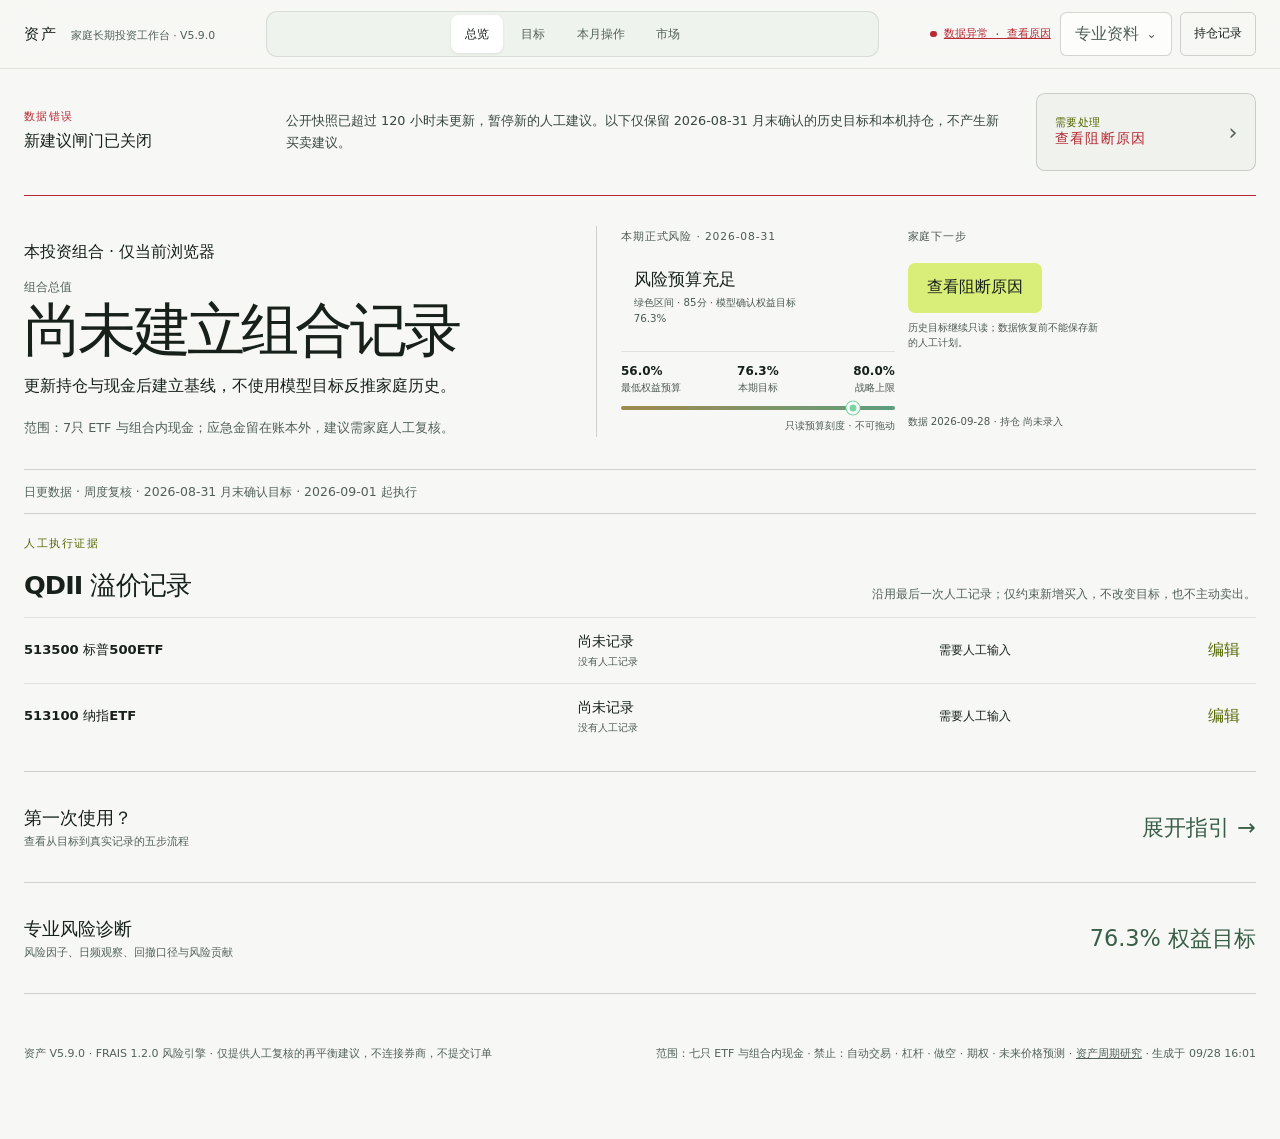
==== commit 8d6b7483: "data: refresh Asset public snapshot" ====
--- a/index.html
+++ b/index.html
@@ -8,8 +8,8 @@
     <meta name="description" content="资产：中文家庭长期投资工作台。整合真实本机持仓、资产轨迹、可解释风险与人工再平衡建议。" />
     <link rel="icon" href="data:image/svg+xml,%3Csvg xmlns='http://www.w3.org/2000/svg' viewBox='0 0 64 64'%3E%3Crect width='64' height='64' rx='16' fill='%230a0f0e'/%3E%3Cpath d='M16 16h33v8H25v8h20v8H25v16h-9z' fill='%23d7f26f'/%3E%3C/svg%3E" />
     <title>资产总览 · 资产</title>
-    <script type="module" crossorigin src="./assets/main-Cctf_cDX.js"></script>
-    <link rel="stylesheet" crossorigin href="./assets/main-CtOcEml6.css">
+    <script type="module" crossorigin src="./assets/main-BCAVge4F.js"></script>
+    <link rel="stylesheet" crossorigin href="./assets/main-DrqXRCrk.css">
   </head>
   <body data-page="risk" data-root="./">
     <a class="skip-link" href="#main">跳到主要内容</a>
--- a/assets/main-DrqXRCrk.css
+++ b/assets/main-DrqXRCrk.css
@@ -0,0 +1 @@
+:root{--lightningcss-light:initial;--lightningcss-dark: ;--lightningcss-light: ;--lightningcss-dark:initial;color-scheme:dark;--bg:#0a0f0e;--surface:#111816;--surface-2:#17201d;--ink:#f0f4ee;--soft:#c5cec8;--muted:#87938d;--faint:#66706b;--line:#e9f3ec17;--line-strong:#e9f3ec2b;--accent:#d7f26f;--positive:#79d6a0;--negative:#ef7076;--warning:#e8cd68;--content:1320px;background:var(--bg);color:var(--ink);font-synthesis:none;text-rendering:optimizelegibility;--lightningcss-light:initial;--lightningcss-dark: ;color-scheme:light dark;font-family:-apple-system,BlinkMacSystemFont,PingFang SC,Microsoft YaHei,system-ui,sans-serif}@media (prefers-color-scheme:dark){:root{--lightningcss-light: ;--lightningcss-dark:initial}}.allocation-changes li span{font-size:.9rem;font-weight:540}.allocation-changes li strong{font-size:.9rem}.target-detail-disclosure>summary::-webkit-details-marker{display:none}.portfolio-assets-disclosure>summary::-webkit-details-marker{display:none}.portfolio-audit-disclosure>summary::-webkit-details-marker{display:none}.market-disclosure>summary::-webkit-details-marker{display:none}.data-disclosure>summary::-webkit-details-marker{display:none}.data-disclosure>section{margin-top:0}.portfolio-help{margin-top:1.5rem}.monthly-workflow .primary{min-height:48px}@media (prefers-color-scheme:light){:root{--bg:#f7f8f5;--surface:#fff;--surface-2:#edf1eb;--ink:#172019;--soft:#38463e;--muted:#5c6962;--faint:#6d7872;--line:#1720191a;--line-strong:#1720192e;--accent:#647b00;--positive:#147345;--negative:#b52a35;--warning:#8a6500}.topbar{background:#f7f8f5e8}input,select{background:#fff}.dialog-actions{background:#fffffff5}.primary{color:#172019;background:#d9ed79}.allocation-bar i{color:#101710}.professional-nav>div{box-shadow:0 24px 70px #1e282224}.markdown-body pre{background:#edf1eb}dialog::backdrop{background:#232b2561}}@media (max-width:820px){.overview-onboarding,.allocation-changes{grid-template-columns:1fr;gap:2rem}.portfolio-summary{grid-template-columns:1fr 1fr}.portfolio-summary>div:nth-child(3){border-left:0;border-top:1px solid var(--line);padding-left:0}.portfolio-summary>div:nth-child(4){border-top:1px solid var(--line)}.decision-row{grid-template-columns:1fr auto}.decision-path-values,.advice-reason{grid-column:1/-1}.professional-nav>div{width:auto;position:fixed;top:68px;left:16px;right:16px}}@media (max-width:560px){.scope-disclosure,.cadence-summary{font-size:.8rem!important}.overview-onboarding{min-height:0;padding:2.75rem 0}.target-detail-disclosure>summary,.portfolio-assets-disclosure>summary,.portfolio-audit-disclosure>summary,.market-disclosure>summary,.data-disclosure>summary{gap:.8rem;min-height:72px}.target-detail-disclosure>summary em,.portfolio-assets-disclosure>summary>strong,.portfolio-audit-disclosure>summary>strong,.market-disclosure>summary>strong,.data-disclosure>summary>strong{font-size:0}.target-detail-disclosure>summary em:after,.portfolio-assets-disclosure>summary>strong:after,.portfolio-audit-disclosure>summary>strong:after,.market-disclosure>summary>strong:after,.data-disclosure>summary>strong:after{content:"展开";font-size:.75rem}.decision-path-values{grid-template-columns:1fr 16px 1fr;align-items:start}.decision-path-values i:nth-of-type(2){display:none}.decision-path-values div:nth-of-type(3),.decision-path-values div:nth-of-type(4){margin-top:.65rem}.portfolio-summary strong{font-size:1rem}.professional-nav>summary{width:40px;height:40px}}*{box-sizing:border-box}html{scroll-behavior:smooth;scroll-padding-top:92px}body{background:var(--bg);min-width:320px;color:var(--ink);margin:0}button,input{color:inherit;font:inherit}a{color:inherit}button:focus-visible,a:focus-visible,input:focus-visible,select:focus-visible,summary:focus-visible{outline:2px solid var(--accent);outline-offset:3px}.skip-link{z-index:100;background:var(--accent);color:#12180f;padding:.7rem 1rem;text-decoration:none;position:fixed;top:-4rem;left:1rem}.skip-link:focus{top:1rem}.visually-hidden{clip:rect(0, 0, 0, 0)!important;white-space:nowrap!important;border:0!important;width:1px!important;height:1px!important;margin:-1px!important;padding:0!important;position:absolute!important;overflow:hidden!important}.boot-screen,.fatal{text-align:center;place-content:center;justify-items:center;gap:1.2rem;min-height:100svh;padding:2rem;display:grid}.boot-screen span{border:1px solid var(--line-strong);width:5rem;height:5rem;color:var(--accent);border-radius:50%;place-items:center;font:500 1.1rem/1 IBM Plex Mono,monospace;animation:1.8s ease-in-out infinite pulse;display:grid}.boot-screen p,.fatal p{color:var(--muted)}.fatal h1{letter-spacing:-.06em;max-width:700px;margin:0;font-size:clamp(2.3rem,6vw,5rem)}.shell{--regime:var(--warning);min-height:100svh}.topbar{z-index:20;border-bottom:1px solid var(--line);-webkit-backdrop-filter:blur(18px);backdrop-filter:blur(18px);background:#0a0f0ee8;position:sticky;top:0}.topbar-inner{width:min(var(--content), calc(100% - 48px));grid-template-columns:auto 1fr auto;align-items:center;gap:clamp(1.5rem,4vw,4rem);min-height:68px;margin:0 auto;display:grid}.brand{white-space:nowrap;align-items:baseline;gap:.8rem;text-decoration:none;display:flex}.brand b{letter-spacing:.13em;font-size:.93rem}.brand span{color:var(--muted);font-size:.68rem}.page-nav{justify-content:center;align-items:stretch;gap:1.5rem;height:68px;display:flex}.page-nav a{color:var(--muted);white-space:nowrap;align-items:center;font-size:.76rem;text-decoration:none;transition:color .18s;display:flex;position:relative}.page-nav a:hover,.page-nav a[aria-current=page]{color:var(--ink)}.page-nav a[aria-current=page]:after{content:"";background:var(--regime);height:2px;position:absolute;bottom:-1px;left:0;right:0}.nav-short{display:none}.top-actions{white-space:nowrap;align-items:center;gap:1rem;display:flex}.data-stamp{color:var(--muted);align-items:center;gap:.45rem;font:.66rem/1 IBM Plex Mono,monospace;display:flex}.data-stamp i{background:currentColor;border-radius:50%;width:.4rem;height:.4rem}.data-stamp.data-good{color:var(--positive)}.data-stamp.data-bad{color:var(--negative)}.quiet-button,.primary,.secondary,.text-button,.danger-link{cursor:pointer;border:0;transition:transform .18s,border-color .18s,background .18s,color .18s}.quiet-button{border:1px solid var(--line-strong);background:0 0;border-radius:.35rem;padding:.55rem .8rem;font-size:.74rem}.quiet-button:hover,.secondary:hover{border-color:var(--accent);background:#d7f26f0f}.quiet-button:active,.primary:active,.secondary:active{transform:scale(.98)}main,footer{width:min(var(--content), calc(100% - 48px));margin:0 auto}.data-error-banner{border-bottom:1px solid var(--negative);grid-template-columns:230px 1fr auto;align-items:center;gap:2rem;min-height:112px;padding:1.5rem 0;display:grid}.data-error-banner span,.data-error-banner strong{display:block}.data-error-banner span{color:var(--negative);letter-spacing:.12em;font:500 .68rem/1 IBM Plex Mono,monospace}.data-error-banner strong{margin-top:.5rem;font-size:1rem}.data-error-banner p{color:var(--soft);margin:0;font-size:.8rem;line-height:1.7}.data-error-banner a{color:var(--negative);white-space:nowrap;font-size:.76rem;text-decoration:none}.data-triage{border-bottom:1px solid var(--line-strong);grid-template-columns:minmax(230px,.8fr) minmax(420px,1.4fr) minmax(190px,.6fr);align-items:center;gap:2rem;min-height:150px;display:grid}.data-triage h2{margin:0;font-size:1.5rem;font-weight:540}.data-triage ol{gap:.7rem;margin:0;padding:0;list-style:none;display:grid}.data-triage li{color:var(--soft);grid-template-columns:28px 1fr;gap:.7rem;font-size:.73rem;line-height:1.5;display:grid}.data-triage li b{color:var(--accent);font:500 .65rem/1.5 IBM Plex Mono,monospace}.data-triage aside{border-left:1px solid var(--line);padding-left:1.5rem}.data-triage aside span,.data-triage aside strong,.data-triage aside small{display:block}.data-triage aside span,.data-triage aside small{color:var(--muted);font-size:.62rem;line-height:1.5}.data-triage aside strong{text-overflow:ellipsis;margin:.5rem 0;font:500 .68rem/1.4 IBM Plex Mono,monospace;overflow:hidden}.asset-overview-hero{border-bottom:1px solid var(--line-strong);grid-template-columns:minmax(0,1fr) auto;align-items:center;gap:3rem;min-height:320px;padding:2.75rem 0;display:grid}.asset-overview-title>span{color:var(--muted);font-size:.78rem;display:block}.asset-overview-title h1{letter-spacing:-.065em;margin:.45rem 0 1.2rem;font-size:clamp(3.5rem,6.5vw,5.7rem);font-weight:560;line-height:.92}.asset-overview-title h1.baseline-empty{max-width:720px;font-size:clamp(2.7rem,5.2vw,4.5rem);line-height:1}.asset-overview-title>div{flex-wrap:wrap;align-items:baseline;gap:.45rem 1rem;display:flex}.asset-overview-title>div strong{font-size:1.2rem;font-weight:550}.asset-overview-title>div span{color:var(--muted);font-size:.7rem}.asset-overview-title>p:last-child{color:var(--muted);margin:1.35rem 0 0;font-size:.76rem}.asset-overview-hero>aside{gap:.8rem;min-width:185px;display:grid}.asset-overview-hero>aside small{max-width:190px;color:var(--faint);font-size:.64rem;line-height:1.5}.asset-v5-hero{grid-template-columns:minmax(0,1fr) minmax(270px,340px)}.monthly-action{border-left:1px solid var(--line-strong);padding:1.5rem 0 1.5rem 2rem}.monthly-action>span,.monthly-action>strong,.monthly-action>small{display:block}.monthly-action>span{color:var(--faint);letter-spacing:.08em;font-size:.67rem}.monthly-action>strong{letter-spacing:-.045em;margin-top:.7rem;font-size:clamp(1.7rem,3vw,2.7rem);font-weight:550}.monthly-action>p{color:var(--soft);margin:.8rem 0;font-size:.8rem;line-height:1.7}.monthly-action>small{margin-bottom:1.2rem;max-width:none!important}.monthly-action>a{justify-content:center;text-decoration:none;display:inline-flex}.monthly-action>button{margin-left:.5rem}.cadence-inline{border-bottom:1px solid var(--line-strong);min-height:66px;color:var(--muted);justify-content:center;align-items:center;gap:clamp(.7rem,2.5vw,2.5rem);font-size:.7rem;display:flex}.cadence-inline b{color:var(--ink);margin-right:.3rem;font-weight:540}.cadence-inline i{color:var(--faint);font-style:normal}.amounts-hidden .private-amount{filter:blur(10px);-webkit-user-select:none;user-select:none}.overview-curve-section{border-bottom:1px solid var(--line-strong);padding:3.8rem 0 3.2rem}.overview-curve-head{justify-content:space-between;align-items:end;gap:2rem;display:flex}.overview-curve-head h2{letter-spacing:-.045em;margin:0;font-size:clamp(2rem,3.2vw,3.2rem);font-weight:550;line-height:1}.overview-controls{gap:1rem;display:flex}.overview-controls span{border:1px solid var(--line-strong);display:flex}.overview-controls button{color:var(--muted);cursor:pointer;background:0 0;border:0;padding:.55rem .8rem;font-size:.68rem}.overview-controls button[aria-pressed=true]{background:var(--surface-2);color:var(--accent)}.asset-curve{min-height:310px;margin-top:2.4rem}.asset-curve svg{width:100%;height:310px;overflow:visible}.asset-curve-line{fill:none;stroke:var(--accent);stroke-width:2.3px;vector-effect:non-scaling-stroke}.asset-curve-area{fill:color-mix(in srgb, var(--accent) 6%, transparent)}.asset-curve circle{fill:var(--warning);stroke:var(--bg);stroke-width:2px}.asset-curve text{fill:var(--faint);font:18px IBM Plex Mono,monospace}.asset-curve .curve-date{font-size:15px}.asset-curve .curve-date.end{text-anchor:end}.overview-empty{border:1px dashed var(--line-strong);text-align:center;place-content:center;justify-items:center;height:280px;display:grid}.overview-empty strong{font-size:1.3rem;font-weight:540}.overview-empty p{max-width:460px;color:var(--muted);font-size:.77rem;line-height:1.7}.curve-ledger,.ledger-status,.record-summary,.local-quality-grid{border-top:1px solid var(--line);border-bottom:1px solid var(--line);grid-template-columns:repeat(4,1fr);display:grid}.curve-ledger{grid-template-columns:repeat(6,1fr)}.curve-ledger>span,.ledger-status>span,.record-summary>span{color:var(--muted);padding:1rem 1.2rem;font-size:.67rem}.curve-ledger>span:first-child,.ledger-status>span:first-child,.record-summary>span:first-child{padding-left:0}.curve-ledger>span+span,.ledger-status>span+span,.record-summary>span+span{border-left:1px solid var(--line)}.curve-ledger strong,.ledger-status strong,.record-summary strong{color:var(--ink);margin-top:.35rem;font-size:.84rem;font-weight:540;display:block}.asset-group-overview{border-top:1px solid var(--line-strong);border-bottom:1px solid var(--line-strong);grid-template-columns:repeat(4,1fr);display:grid}.asset-group-overview article{min-width:0;padding:1.5rem 1.35rem}.asset-group-overview article:first-child{padding-left:0}.asset-group-overview article+article{border-left:1px solid var(--line)}.asset-group-overview article>div{grid-template-columns:1fr auto;gap:.35rem .8rem;display:grid}.asset-group-overview article>div>span{color:var(--muted);font-size:.7rem}.asset-group-overview article>div>strong{font-size:1.55rem;font-weight:540}.asset-group-overview article>div>b{color:var(--soft);grid-column:1/-1;font-size:.75rem;font-weight:500}.asset-group-overview article>p{min-height:4.3em;color:var(--muted);font-size:.7rem;line-height:1.55}.asset-group-overview ul{margin:1.2rem 0 0;padding:0;list-style:none}.asset-group-overview li{border-top:1px solid var(--line);color:var(--soft);justify-content:space-between;gap:.6rem;padding:.55rem 0;font-size:.67rem;display:flex}.asset-group-overview li strong{color:var(--ink);font-weight:520}.overview-action{border-bottom:1px solid var(--line-strong);grid-template-columns:1fr 340px;align-items:center;gap:4rem;min-height:230px;padding:3rem 0;display:grid}.overview-action h2{color:var(--positive);letter-spacing:-.055em;margin:0;font-size:clamp(2.4rem,5vw,4.5rem);font-weight:550;line-height:.95}.overview-action.warning h2{color:var(--warning)}.overview-action.negative h2{color:var(--negative)}.overview-action p{max-width:680px;color:var(--muted);line-height:1.7}.overview-action>div:last-child{border-left:1px solid var(--line-strong);padding-left:2rem}.overview-action>div:last-child span,.overview-action>div:last-child small{color:var(--muted);font-size:.67rem;display:block}.overview-action>div:last-child strong{margin:.5rem 0;font-size:1.25rem;font-weight:540;display:block}.overview-action a{color:var(--accent);margin-top:1rem;font-size:.72rem;text-decoration:none;display:inline-block}.overview-risk-details{border-bottom:1px solid var(--line-strong)}.overview-risk-details>summary{cursor:pointer;justify-content:space-between;align-items:center;gap:2rem;min-height:110px;list-style:none;display:flex}.overview-risk-details>summary::-webkit-details-marker{display:none}.overview-risk-details>summary span b,.overview-risk-details>summary span small{display:block}.overview-risk-details>summary span b{font-size:1.15rem}.overview-risk-details>summary span small{color:var(--muted);margin-top:.35rem;font-size:.68rem}.overview-risk-details>summary>strong{color:var(--regime);font-size:1.4rem;font-weight:540}.overview-risk-body{border-top:1px solid var(--line)}.cadence-panel{border-bottom:1px solid var(--line-strong);grid-template-columns:minmax(300px,.85fr) minmax(560px,1.15fr);align-items:center;gap:clamp(3rem,7vw,7rem);padding:3.5rem 0;display:grid}.cadence-action h2{color:var(--positive);letter-spacing:-.05em;margin:0;font-size:clamp(2.2rem,4.5vw,4rem);font-weight:550;line-height:1}.cadence-action>p:not(.eyebrow){max-width:40rem;color:var(--muted);margin:1rem 0 1.5rem;font-size:.8rem;line-height:1.7}.cadence-action dl{border-top:1px solid var(--line);grid-template-columns:repeat(3,1fr);margin:0;display:grid}.cadence-action dl div{padding:.8rem .8rem 0 0}.cadence-action dt{color:var(--faint);font-size:.64rem}.cadence-action dd{margin:.35rem 0 0;font-size:.76rem}.cadence-panel ol{border-top:1px solid var(--line-strong);margin:0;padding:0;list-style:none}.cadence-panel li{border-bottom:1px solid var(--line);grid-template-columns:72px 150px 1fr;align-items:center;gap:1rem;min-height:82px;display:grid;position:relative}.cadence-panel li:before{content:"";background:var(--accent);width:2px;height:0;transition:height .25s;position:absolute;left:0}.cadence-panel li.current:before,.cadence-panel li:hover:before{height:56%}.cadence-panel li span,.cadence-panel li small{color:var(--muted);font-size:.68rem;line-height:1.5}.cadence-panel li strong{font-size:.82rem;font-weight:540}.model-integrity{border-bottom:1px solid var(--line-strong);grid-template-columns:230px 1fr;align-items:start;gap:2rem;padding:1.35rem 0;display:grid}.model-integrity>div:first-child span,.model-integrity>div:first-child strong{display:block}.model-integrity>div:first-child span{color:var(--muted);font-size:.68rem}.model-integrity>div:first-child strong{color:var(--positive);margin-top:.45rem;font-size:1rem;font-weight:540}.model-integrity.failed>div:first-child strong{color:var(--negative)}.model-integrity>div:last-child{border-left:1px solid var(--line);grid-template-columns:repeat(5,1fr);display:grid}.model-integrity>div:last-child>span{min-width:0;padding:0 1rem}.model-integrity i{background:var(--positive);border-radius:50%;width:.42rem;height:.42rem;margin-right:.45rem;display:inline-block}.model-integrity.failed i{background:var(--negative)}.model-integrity b{font-size:.7rem;font-weight:540}.model-integrity small{color:var(--faint);margin-top:.45rem;font-size:.61rem;line-height:1.5;display:block}.local-quality-grid{grid-template-columns:repeat(3,1fr)}.local-quality-grid>div{padding:1.2rem 1.3rem}.local-quality-grid>div:nth-child(3n+1){padding-left:0}.local-quality-grid>div:not(:nth-child(3n+1)){border-left:1px solid var(--line)}.local-quality-grid>div:nth-child(n+4){border-top:1px solid var(--line)}.local-quality-grid span{color:var(--muted);font-size:.67rem;display:block}.local-quality-grid strong{margin-top:.45rem;font-size:.9rem;font-weight:540;display:block}.cash-flow-history{border-top:1px solid var(--line);margin-top:1.5rem}.cash-flow-history summary{color:var(--soft);cursor:pointer;padding:1rem 0;font-size:.76rem}.cash-flow-history>p{color:var(--muted);font-size:.74rem}.decision-header{border-bottom:1px solid var(--line);grid-template-columns:minmax(0,1.15fr) minmax(320px,.85fr);align-items:center;gap:clamp(3rem,8vw,8rem);min-height:410px;padding:3.5rem 0;display:grid}.decision-primary>p:not(.eyebrow){max-width:45rem;color:var(--soft);margin:1.4rem 0 0;font-size:.95rem;line-height:1.75}.decision-number{grid-template-columns:auto 1fr;align-items:end;gap:.45rem 1.5rem;display:grid}.decision-number span{color:var(--muted);grid-column:1/-1;font-size:.76rem}.decision-number strong{color:var(--regime);letter-spacing:-.07em;font-size:clamp(4rem,7vw,6rem);font-weight:560;line-height:.85}.decision-number small{color:var(--soft);padding-bottom:.35rem;font-size:.76rem}.decision-context{border-left:1px solid var(--line-strong);padding-left:clamp(2rem,5vw,5rem)}.budget-state,.decision-outcome{padding:1.25rem 0}.budget-state{border-bottom:1px solid var(--line)}.budget-state span,.decision-outcome span,.budget-state small,.decision-outcome small{color:var(--muted);font-size:.68rem;display:block}.budget-state strong{letter-spacing:-.05em;margin:.55rem 0;font-size:clamp(2.2rem,4vw,3.6rem);font-weight:550;line-height:1;display:block}.decision-outcome strong{margin:.5rem 0;font-size:1.35rem;font-weight:540;display:block}.decision-outcome.positive strong{color:var(--positive)}.decision-outcome.warning strong{color:var(--warning)}.decision-outcome.negative strong{color:var(--negative)}.decision-outcome a{color:var(--accent);margin-top:1rem;font-size:.74rem;text-decoration:none;display:inline-block}.observation-strip{border-bottom:1px solid var(--line-strong);grid-template-columns:repeat(4,minmax(0,1fr)) minmax(240px,1.2fr);align-items:stretch;display:grid}.observation-strip>div,.observation-strip aside{min-width:0;padding:1.15rem 1.3rem}.observation-strip>div:first-child{padding-left:0}.observation-strip>div+div,.observation-strip aside{border-left:1px solid var(--line)}.observation-strip span,.observation-strip small{color:var(--muted);font-size:.65rem;display:block}.observation-strip strong{margin-top:.4rem;font-size:.95rem;font-weight:530;display:block}.observation-strip aside{background:#ffffff05}.observation-strip aside strong{color:var(--soft);margin-bottom:.3rem}.risk-hero{border-bottom:1px solid var(--line);grid-template-columns:1.15fr .85fr;align-items:center;gap:clamp(3rem,8vw,8rem);min-height:540px;padding:4rem 0;display:grid;position:relative}.risk-hero:before{content:"";z-index:-1;background:color-mix(in srgb, var(--regime) 10%, transparent);filter:blur(100px);pointer-events:none;border-radius:50%;width:32rem;height:32rem;position:absolute;top:8%;right:2%}.eyebrow{color:var(--accent);letter-spacing:.14em;text-transform:uppercase;margin:0 0 1rem;font:500 .67rem/1.5 IBM Plex Mono,monospace}.risk-hero-label{color:var(--muted);font-size:.82rem;display:block}.risk-hero h1{color:var(--regime);letter-spacing:-.075em;margin:.7rem 0 0;font-size:clamp(4.7rem,8vw,6rem);font-weight:560;line-height:.9}.risk-observation{border-left:1px solid var(--line-strong);padding-left:clamp(2rem,5vw,5rem)}.risk-observation h2{letter-spacing:-.06em;margin:0;font-size:clamp(2.4rem,5vw,4.25rem);font-weight:560;line-height:.95}.risk-observation h2 span{color:var(--regime);letter-spacing:0;margin-top:.9rem;font-size:.32em;display:block}.lead{max-width:42rem;color:var(--soft);margin:2.2rem 0 0;font-size:clamp(1rem,1.7vw,1.28rem);line-height:1.8}.signal-stamp{color:var(--muted);align-items:center;gap:.8rem;margin-top:2rem;font-size:.78rem;display:flex}.signal-stamp i{background:var(--regime);width:.55rem;height:.55rem;box-shadow:0 0 0 .3rem color-mix(in srgb, var(--regime) 15%, transparent);border-radius:50%}.signal-stamp strong{color:var(--ink);font-weight:500}.score{aspect-ratio:1;justify-self:center;place-items:center;width:min(28vw,320px);display:grid;position:relative}.score-ring{background:conic-gradient(var(--regime) calc(var(--score) * 1%), #ffffff12 0);border-radius:50%;transition:background .5s;position:absolute;inset:0;transform:rotate(-90deg);-webkit-mask:radial-gradient(circle,#0000 0 58%,#000 59%);mask:radial-gradient(circle,#0000 0 58%,#000 59%)}.score>div:last-child{text-align:center;gap:.65rem;display:grid}.score strong{letter-spacing:-.07em;font-size:clamp(3.6rem,7vw,6.4rem);font-weight:500;line-height:1}.score span{color:var(--muted);letter-spacing:.08em;font:.68rem/1.3 IBM Plex Mono,monospace}.compact-score{justify-self:start;width:min(18vw,180px);margin-top:2rem}.compact-score strong{font-size:clamp(2.5rem,4vw,3.8rem)}.status-rail{border-bottom:1px solid var(--line-strong);grid-template-columns:repeat(4,1fr);display:grid}.status-rail>div{min-width:0;padding:1.3rem 1.5rem}.status-rail>div:first-child{padding-left:0}.status-rail>div+div{border-left:1px solid var(--line)}.status-rail span,.status-rail small{color:var(--muted);font-size:.68rem;display:block}.status-rail strong{margin:.5rem 0 .35rem;font-size:1.2rem;font-weight:530;display:block}.page-intro{border-bottom:1px solid var(--line);flex-direction:column;justify-content:center;align-items:flex-start;min-height:300px;padding:3.5rem 0;display:flex}.page-intro h1{letter-spacing:-.055em;max-width:900px;margin:0;font-size:clamp(3rem,5vw,4.5rem);font-weight:600;line-height:.94}.page-intro>p:not(.eyebrow){max-width:680px;color:var(--soft);margin:1.6rem 0 0;font-size:1rem;line-height:1.75}.page-intro>.primary{margin-top:2rem}.page-intro>.page-links{margin-top:1.8rem}.model-intro{min-height:420px}.section{border-bottom:1px solid var(--line);padding:clamp(4.5rem,7vw,6rem) 0}.section.first{padding-top:3.25rem}.section.compact{padding-top:5rem;padding-bottom:5rem}.section-head{grid-template-columns:minmax(0,.9fr) minmax(330px,1.1fr);align-items:end;gap:clamp(2rem,7vw,7rem);margin-bottom:4rem;display:grid}.section-head h2{letter-spacing:-.045em;max-width:46rem;margin:0;font-size:clamp(2.15rem,3.8vw,3.65rem);font-weight:550;line-height:1.03}.section-head>p{max-width:48rem;color:var(--muted);margin:0;line-height:1.8}.factor-list{border-top:1px solid var(--line-strong)}.factor{border-bottom:1px solid var(--line);grid-template-columns:4rem minmax(260px,.9fr) minmax(180px,.55fr) minmax(260px,.8fr);align-items:center;gap:2rem;min-height:9.5rem;display:grid}.factor-index{color:var(--accent);font:500 .8rem/1 IBM Plex Mono,monospace}.factor-title{justify-content:space-between;align-items:baseline;gap:1rem;display:flex}.factor-title h3{margin:0;font-size:1.08rem;font-weight:550}.factor-title strong{font-size:1.65rem;font-weight:500}.track{background:#ffffff12;height:3px;margin-top:1rem}.track i{background:var(--regime);height:100%;transition:width .7s cubic-bezier(.2,.8,.2,1);display:block}.factor-score>span{color:var(--faint);margin-top:.45rem;font:.64rem/1.3 IBM Plex Mono,monospace;display:block}.factor-score .track{margin-top:.55rem}.factor>p{color:var(--muted);font-size:.86rem;line-height:1.7}.factor>p strong{color:var(--soft);font-weight:500}.factor-impact span,.factor-impact small{color:var(--faint);font-size:.65rem;line-height:1.5;display:block}.factor-impact strong{margin:.45rem 0 .3rem;font-size:1rem;font-weight:530;display:block}.reconciliation,.drawdown-scopes,.benchmark-questions{border-top:1px solid var(--line-strong);border-bottom:1px solid var(--line-strong);grid-template-columns:repeat(4,1fr);margin-top:3rem;display:grid}.reconciliation>div,.drawdown-scopes>div,.benchmark-questions>div{min-width:0;padding:1.25rem 1.35rem}.reconciliation>div:first-child,.drawdown-scopes>div:first-child,.benchmark-questions>div:first-child{padding-left:0}.reconciliation>div+div,.drawdown-scopes>div+div,.benchmark-questions>div+div{border-left:1px solid var(--line)}.reconciliation span,.reconciliation small,.drawdown-scopes span,.drawdown-scopes small{color:var(--muted);font-size:.66rem;line-height:1.5;display:block}.reconciliation strong,.drawdown-scopes strong{margin:.5rem 0 .35rem;font-size:1.05rem;font-weight:530;line-height:1.4;display:block}.drawdown-scopes{grid-template-columns:repeat(3,1fr);margin:0 0 3.5rem}.stability-layout{grid-template-columns:minmax(0,1.2fr) minmax(320px,.8fr);gap:clamp(3rem,7vw,7rem);display:grid}.stability-layout h3{letter-spacing:-.025em;margin:0 0 1.5rem;font-size:1.55rem;font-weight:540}.stability-list{border-top:1px solid var(--line-strong)}.stability-row{border-bottom:1px solid var(--line);grid-template-columns:1fr auto auto;align-items:center;gap:1.5rem;padding:1rem 0;display:grid}.stability-row span strong,.stability-row span small,.stability-row em small{display:block}.stability-row span strong{font-size:.78rem;font-weight:540}.stability-row span small,.stability-row em small{color:var(--faint);margin-top:.25rem;font-size:.62rem}.stability-row b{font-size:.74rem;font-weight:530}.stability-row em{color:var(--muted);text-align:right;font-size:.7rem;font-style:normal}.rs-audit{border-left:1px solid var(--line-strong);padding-left:clamp(1rem,4vw,4rem)}.rs-audit dl{grid-template-columns:1fr 1fr;gap:1rem;margin:0 0 1.5rem;display:grid}.rs-audit dl div{border-top:1px solid var(--line);padding-top:.8rem}.rs-audit dt{color:var(--faint);font-size:.64rem}.rs-audit dd{margin:.4rem 0 0;font-size:1.05rem}.rs-audit ol{border-top:1px solid var(--line);margin:0;padding:0;list-style:none}.rs-audit li{border-bottom:1px solid var(--line);grid-template-columns:22px 1fr auto;align-items:center;gap:.7rem;padding:.8rem 0;display:grid}.rs-audit li span,.rs-audit li small{color:var(--faint);font-size:.62rem}.rs-audit li strong,.rs-audit li b{font-size:.72rem;font-weight:530}.rs-audit li small{grid-column:2}.rs-audit>p{color:var(--muted);font-size:.72rem;line-height:1.65}.history-band{grid-template-columns:190px 1fr;align-items:end;gap:3rem;min-height:260px;margin-top:4rem;display:grid}.history-band span{color:var(--muted);font-size:.75rem;display:block}.history-band strong{margin-top:.6rem;font-size:2.5rem;font-weight:500;display:block}.history-band small{color:var(--faint);margin-top:.5rem;display:block}.sparkline{width:100%;height:190px;display:block;overflow:visible}.sparkline path{fill:none;stroke:var(--regime);stroke-width:2px;vector-effect:non-scaling-stroke}.risk-delta-strip{border-top:1px solid var(--line-strong);border-bottom:1px solid var(--line-strong);grid-template-columns:repeat(4,1fr);margin-top:4rem;display:grid}.risk-delta-strip>div{min-width:0;padding:1.4rem 1.5rem}.risk-delta-strip>div:first-child{padding-left:0}.risk-delta-strip>div+div{border-left:1px solid var(--line)}.risk-delta-strip span{color:var(--muted);font-size:.72rem;display:block}.risk-delta-strip strong{letter-spacing:-.03em;margin-top:.6rem;font-size:1.45rem;font-weight:520;display:block}.risk-delta-strip small{color:var(--faint);margin-top:.4rem;font-size:.67rem;line-height:1.4;display:block}.risk-concentration{border-top:1px solid var(--line-strong);border-bottom:1px solid var(--line-strong);grid-template-columns:minmax(300px,.8fr) minmax(420px,1.2fr) auto;align-items:center;gap:clamp(2rem,5vw,5rem);min-height:132px;margin-bottom:3rem;padding:1.5rem 0;display:grid}.risk-concentration span,.risk-concentration strong{display:block}.risk-concentration span{color:var(--warning);letter-spacing:.12em;font:500 .68rem/1 IBM Plex Mono,monospace}.risk-concentration strong{max-width:34rem;margin-top:.55rem;font-size:1.2rem;font-weight:550;line-height:1.4}.risk-concentration p{color:var(--muted);margin:0;font-size:.78rem;line-height:1.75}.risk-concentration small{max-width:150px;color:var(--faint);font-size:.67rem;line-height:1.55}.risk-ownership{grid-template-columns:minmax(280px,.75fr) minmax(480px,1.25fr);align-items:start;gap:clamp(3rem,7vw,7rem);display:grid}.risk-ownership-summary h3{letter-spacing:-.04em;max-width:26rem;margin:0;font-size:clamp(1.8rem,3.2vw,3rem);font-weight:550;line-height:1.1}.risk-ownership-summary>p:not(.eyebrow){max-width:34rem;color:var(--muted);font-size:.84rem;line-height:1.8}.risk-ownership-summary dl{grid-template-columns:1fr 1fr;gap:1rem;margin:2rem 0 0;display:grid}.risk-ownership-summary dl div{border-top:1px solid var(--line);padding-top:.8rem}.risk-ownership-summary dt{color:var(--faint);font-size:.68rem}.risk-ownership-summary dd{margin:.45rem 0 0;font-size:1.25rem}.risk-owner-list{border-top:1px solid var(--line)}.risk-owner{border-bottom:1px solid var(--line);grid-template-columns:minmax(120px,.55fr) minmax(260px,1.45fr) 76px;align-items:center;gap:1.2rem;min-height:92px;display:grid}.risk-owner-name strong{font-size:.81rem;font-weight:540;display:block}.risk-owner-name small{color:var(--faint);margin-top:.3rem;font:.62rem/1.3 IBM Plex Mono,monospace;display:block}.risk-owner-scales{gap:.65rem;display:grid}.risk-owner-scales>div{grid-template-columns:82px 1fr;align-items:center;gap:.7rem;display:grid}.risk-owner-scales span{color:var(--faint);font:.62rem/1.2 IBM Plex Mono,monospace}.risk-owner-value{text-align:right;font-size:.8rem;font-weight:540}.risk-owner-track{background:#ffffff0f;height:4px;display:block}.risk-owner-track b{transform-origin:0;height:100%;animation:.7s cubic-bezier(.2,.8,.2,1) both grow-line;display:block}.risk-owner-track.capital b{background:var(--soft);opacity:.62}.risk-owner-track.risk b{background:var(--regime)}.risk-owner-track.diversifier b{background:var(--positive);background-image:repeating-linear-gradient(135deg,#0000 0 3px,#0a0f0e73 3px 5px)}.market-intro{min-height:340px}.cycle-intro{min-height:245px;padding-top:2.8rem;padding-bottom:2.8rem}.cycle-section{padding-top:2.2rem;overflow:hidden}.cycle-health{border-top:1px solid var(--line-strong);border-bottom:1px solid var(--line);grid-template-columns:minmax(190px,.55fr) minmax(320px,1.45fr) auto;align-items:center;gap:1rem 2rem;min-height:58px;padding:.9rem 0;display:grid}.cycle-health strong{color:var(--positive);letter-spacing:.08em;font:500 .67rem/1.4 IBM Plex Mono,monospace}.cycle-health span{color:var(--soft);font-size:.72rem;line-height:1.55}.cycle-health small{color:var(--faint);text-align:right;font-size:.62rem;line-height:1.45}.cycle-health.is-error{border-color:color-mix(in srgb, var(--negative) 55%, var(--line))}.cycle-health.is-error strong{color:var(--negative)}.cycle-health.is-unknown strong{color:var(--warning)}.cycle-weekly{border-bottom:1px solid var(--line-strong);grid-template-columns:minmax(320px,1.15fr) minmax(330px,1fr) 150px;align-items:center;gap:clamp(2rem,5vw,5rem);min-height:178px;display:grid}.cycle-weekly h2{letter-spacing:-.04em;margin:0;font-size:clamp(1.8rem,3vw,2.8rem);font-weight:550}.cycle-weekly-title>p:last-child{max-width:47rem;color:var(--muted);margin:.75rem 0 0;font-size:.78rem;line-height:1.7}.cycle-weekly-move{grid-template-columns:72px 1fr;align-items:baseline;gap:.55rem 1rem;display:grid}.cycle-weekly-move span,.cycle-weekly-count span{color:var(--faint);font-size:.64rem}.cycle-weekly-move strong{color:var(--soft);font-size:.7rem;font-weight:520;line-height:1.6}.cycle-weekly-count{border-left:1px solid var(--line);padding-left:1.5rem}.cycle-weekly-count strong{letter-spacing:-.06em;margin-top:.35rem;font-size:3.1rem;font-weight:500;line-height:1;display:block}.cycle-weekly-count small{color:var(--faint);margin-top:.45rem;font-size:.59rem;display:block}.cycle-breadth{border-bottom:1px solid var(--line-strong);grid-template-columns:100px repeat(7,1fr);display:grid}.cycle-breadth>p,.cycle-breadth>div{min-width:0;margin:0;padding:.9rem .75rem}.cycle-breadth>p{color:var(--muted);padding-left:0;font-size:.67rem}.cycle-breadth>div{border-left:1px solid var(--line);border-top:2px solid var(--cycle-color)}.cycle-breadth strong,.cycle-breadth span,.cycle-breadth small{text-overflow:ellipsis;white-space:nowrap;display:block;overflow:hidden}.cycle-breadth strong{color:var(--cycle-color);font-size:.68rem;font-weight:550}.cycle-breadth span{color:var(--soft);margin-top:.4rem;font:.6rem/1.2 IBM Plex Mono,monospace}.cycle-breadth small{color:var(--faint);margin-top:.3rem;font-size:.55rem}.cycle-read-guide{border-top:1px solid var(--line-strong);border-bottom:1px solid var(--line-strong);grid-template-columns:repeat(5,1fr);margin-top:2.5rem;display:grid}.cycle-read-guide>summary{color:var(--soft);cursor:pointer;grid-column:1/-1;padding:1rem 0;font-size:.74rem}.cycle-read-guide>div{border-top:1px solid var(--line);min-width:0;padding:1.2rem}.cycle-read-guide>div:first-of-type{padding-left:0}.cycle-read-guide>div+div{border-left:1px solid var(--line)}.cycle-read-guide span{color:var(--accent);font:.6rem/1 IBM Plex Mono,monospace}.cycle-read-guide strong{margin-top:.6rem;font-size:.78rem;font-weight:540;display:block}.cycle-read-guide small{color:var(--faint);margin-top:.45rem;font-size:.64rem;line-height:1.55;display:block}.cycle-controls{border-bottom:1px solid var(--line-strong);grid-template-columns:auto minmax(320px,1fr) 180px;align-items:end;gap:2rem;padding:1.25rem 0;display:grid}.cycle-controls span{color:var(--muted);letter-spacing:.06em;justify-content:space-between;gap:1rem;margin-bottom:.65rem;font-size:.67rem;display:flex}.cycle-controls b{color:var(--ink)}.cycle-controls input{width:100%;height:2px;accent-color:var(--accent);border:0;padding:0}.cycle-controls select{border:1px solid var(--line-strong);background:var(--surface);width:100%;color:var(--ink);padding:.48rem .6rem;font-size:.72rem}.cycle-buttons{display:flex}.cycle-buttons button{border:1px solid var(--line-strong);min-height:35px;color:var(--muted);cursor:pointer;background:0 0;padding:.45rem .75rem}.cycle-buttons button+button{border-left:0}.cycle-buttons button[aria-pressed=true]{background:var(--accent);color:#111815}.cycle-status{border-bottom:1px solid var(--line);min-height:45px;color:var(--muted);flex-wrap:wrap;align-items:center;gap:.7rem 1.4rem;font:.62rem/1.4 IBM Plex Mono,monospace;display:flex}.cycle-status strong{color:var(--ink)}.cycle-status small{color:var(--faint);margin-left:auto}.cycle-scroll{min-width:1180px;padding-top:1.7rem}[data-cycle-board]{overflow-x:auto}.cycle-heads{grid-template-columns:repeat(7,1fr);gap:.45rem;margin-bottom:.45rem;display:grid}.cycle-heads>div{border-top:3px solid var(--cycle-color);background:color-mix(in srgb, var(--cycle-color) 10%, transparent);padding:.75rem}.cycle-heads strong{color:var(--cycle-color);font-size:1rem}.cycle-heads span{float:right;color:var(--faint);font:.65rem/1.5 IBM Plex Mono,monospace}.cycle-grid{grid-template-rows:repeat(8,132px);grid-template-columns:repeat(7,1fr);grid-auto-flow:column;gap:.45rem;display:grid}.cycle-tile{border:1px solid color-mix(in srgb, var(--cycle-color) 45%, var(--line));background:color-mix(in srgb, var(--cycle-color) 8%, var(--surface));cursor:pointer;min-width:0;padding:.7rem;transition:opacity .18s,transform .18s,border-color .18s;position:relative}.cycle-tile:hover,.cycle-tile:focus{z-index:5;border-color:var(--cycle-color);outline:0;transform:translateY(-3px)}.cycle-tile.is-pending{border-style:dashed;border-color:color-mix(in srgb, var(--cycle-color) 28%, var(--line));background:color-mix(in srgb, var(--cycle-color) 2%, var(--surface))}.cycle-tile.is-pending .cycle-no-data{opacity:.72}.cycle-tile.is-muted{opacity:.17}.cycle-tile>div{justify-content:space-between;gap:.5rem;display:flex}.cycle-tile h3{color:var(--ink);white-space:nowrap;text-overflow:ellipsis;margin:0;font-size:.72rem;font-weight:560;overflow:hidden}.cycle-tile>div>span{color:var(--muted);font:.6rem/1.2 IBM Plex Mono,monospace}.cycle-tile>small{color:var(--faint);letter-spacing:.05em;margin-top:.25rem;font:.52rem/1.2 IBM Plex Mono,monospace;display:block}.cycle-spark{width:100%;height:38px;margin-top:.25rem;display:block}.cycle-spark line{stroke:var(--line);stroke-width:.6px}.cycle-spark polyline{fill:none;stroke-width:1.6px;vector-effect:non-scaling-stroke}.cycle-no-data{height:38px;color:var(--faint);align-items:center;font-size:.55rem;display:flex}.cycle-tile>dl{grid-template-columns:1fr 1fr;gap:.5rem;margin:0;display:grid}.cycle-tile>dl div{min-width:0}.cycle-tile dt{color:var(--faint);white-space:nowrap;text-overflow:ellipsis;font-size:.52rem;overflow:hidden}.cycle-tile dd{color:var(--ink);margin:.15rem 0 0;font:.62rem/1.2 IBM Plex Mono,monospace}.cycle-tile>footer{color:var(--faint);justify-content:space-between;margin-top:.4rem;font-size:.5rem;display:flex}.cycle-dialog{border:1px solid var(--line-strong);width:min(680px,100vw - 2rem);max-height:min(800px,100svh - 3rem);color:var(--ink);background:#111817;border-radius:0;padding:2.5rem;overflow:auto;box-shadow:0 24px 70px #0000009e}.cycle-dialog::backdrop{-webkit-backdrop-filter:blur(5px);backdrop-filter:blur(5px);background:#020605c2}.cycle-dialog-close{z-index:2;float:right;border:1px solid var(--line-strong);color:var(--muted);cursor:pointer;background:#111817;padding:.45rem .7rem;font-size:.68rem;position:sticky;top:0}.cycle-dialog h2{letter-spacing:-.05em;margin:0;font-size:clamp(2.2rem,6vw,3.6rem);font-weight:550}.cycle-dialog h3{margin:0 0 .7rem;font-size:.88rem;font-weight:550}.cycle-dialog p{color:var(--muted);font-size:.77rem;line-height:1.75}.cycle-dialog section{border-top:1px solid var(--line);margin-top:2rem;padding-top:1.25rem}.cycle-dialog a{color:var(--accent);font-size:.72rem}.cycle-dialog-state{border-bottom:1px solid var(--line-strong);align-items:center;gap:1rem;padding:.8rem 0 1.2rem;display:flex}.cycle-dialog-state span{color:var(--accent);flex:none;font-weight:550}.cycle-dialog-metrics{grid-template-columns:repeat(3,1fr);margin:0;display:grid}.cycle-dialog-metrics div{border-bottom:1px solid var(--line);min-width:0;padding:1rem .8rem}.cycle-dialog-metrics div:nth-child(3n+1){padding-left:0}.cycle-dialog-metrics div:not(:nth-child(3n+1)){border-left:1px solid var(--line)}.cycle-dialog-metrics dt{min-height:2em;color:var(--faint);font-size:.62rem}.cycle-dialog-metrics dd{margin:.45rem 0 0;font:500 1.15rem/1.2 IBM Plex Mono,monospace}.cycle-dialog .warning-text{color:var(--warning)}.cycle-audit{border-left:2px solid var(--line-strong);padding-left:1rem}.cycle-dialog-boundary{border:1px solid var(--line-strong);margin-top:2rem;padding:1rem}.cycle-unavailable{max-width:760px;padding:4rem 0}.cycle-unavailable h2{letter-spacing:-.045em;margin:0;font-size:clamp(2rem,4vw,3.4rem)}.cycle-unavailable>p:not(.eyebrow){color:var(--muted);line-height:1.75}.market-workspace-section{padding-top:2.5rem}.market-toolbar{grid-template-columns:1fr auto;align-items:end;gap:2rem;margin-bottom:3rem;display:grid}.asset-switcher{border-top:1px solid var(--line-strong);border-bottom:1px solid var(--line-strong);grid-template-columns:repeat(5,1fr);display:grid}.asset-switcher button,.range-switcher button{color:var(--muted);cursor:pointer;background:0 0;border:0}.asset-switcher button{text-align:left;border-right:1px solid var(--line);min-height:72px;padding:1rem;transition:color .18s,background .18s}.asset-switcher button:first-child{padding-left:0}.asset-switcher button:last-child{border-right:0}.asset-switcher button:hover,.asset-switcher button[aria-pressed=true]{color:var(--ink);background:#d7f26f09}.asset-switcher button[aria-pressed=true]{box-shadow:inset 0 2px var(--regime)}.asset-switcher span{font-size:.76rem;font-weight:540;display:block}.asset-switcher small{color:var(--faint);margin-top:.4rem;font:.59rem/1.4 IBM Plex Mono,monospace;display:block}.range-switcher{border:1px solid var(--line-strong);border-radius:.35rem;gap:.25rem;padding:.25rem;display:flex}.range-switcher button{white-space:nowrap;border-radius:.22rem;padding:.48rem .65rem;font-size:.69rem}.range-switcher button[aria-pressed=true]{background:var(--accent);color:#12180f}.market-metrics{margin-bottom:3rem}.market-layout{grid-template-columns:minmax(0,1fr) 285px;align-items:stretch;gap:3rem;display:grid}.market-chart{border-top:1px solid var(--line-strong);border-bottom:1px solid var(--line-strong);min-width:0;min-height:620px;padding:1.2rem 0 0;transition:opacity .2s,transform .2s}.market-chart.is-changing{opacity:.35;transform:translateY(4px)}.chart-legend{min-height:34px;color:var(--muted);flex-wrap:wrap;align-items:center;gap:.8rem 1.5rem;font-size:.67rem;display:flex}.chart-legend span{align-items:center;gap:.45rem;display:flex}.chart-legend i{width:18px;height:2px;display:block}.legend-price{background:var(--accent)}.legend-ma63{background:var(--positive)}.legend-ma252{background:var(--warning)}.chart-range-label{color:var(--faint);margin-left:auto;font-family:IBM Plex Mono,monospace}.chart-canvas{position:relative}.chart-canvas svg{touch-action:pan-y;width:100%;height:auto;display:block}.chart-canvas svg:focus-visible{outline:2px solid var(--accent);outline-offset:4px}.chart-grid line{stroke:var(--line);stroke-width:1px;vector-effect:non-scaling-stroke}.chart-grid text,.axis-date,.volume-label{fill:var(--faint);font-family:IBM Plex Mono,monospace;font-size:10px}.price-area{fill:color-mix(in srgb, var(--regime) 8%, transparent)}.price-line,.ma-line{fill:none;vector-effect:non-scaling-stroke}.price-line{stroke:var(--accent);stroke-width:2px}.ma-line{stroke-width:1.25px;stroke-dasharray:5 4;opacity:.85}.ma63{stroke:var(--positive)}.ma252{stroke:var(--warning)}.volume-divider{stroke:var(--line-strong);stroke-width:1px;vector-effect:non-scaling-stroke}.volume-bar{fill:var(--positive);opacity:.48}.volume-bar.down{fill:var(--negative);opacity:.42}.chart-crosshair{stroke:var(--soft);stroke-width:1px;stroke-dasharray:3 4;opacity:0;vector-effect:non-scaling-stroke;pointer-events:none}.chart-crosshair.visible{opacity:.6}.market-tooltip{z-index:3;border:1px solid var(--line-strong);pointer-events:none;background:#080c0bf0;border-radius:.3rem;min-width:190px;padding:.75rem .85rem;position:absolute;top:3.2rem;transform:translate(-20%);box-shadow:0 12px 40px #00000052}.market-tooltip strong,.market-tooltip span{display:block}.market-tooltip strong{margin-bottom:.4rem;font-size:.72rem}.market-tooltip span{color:var(--muted);font:.63rem/1.6 IBM Plex Mono,monospace}.market-interpretation{border-top:1px solid var(--line-strong);border-left:1px solid var(--line);border-bottom:1px solid var(--line-strong);padding:2rem 0 1.5rem 2rem}.market-interpretation h3{letter-spacing:-.035em;margin:0;font-size:1.6rem;font-weight:550;line-height:1.15}.market-interpretation>p:not(.eyebrow){color:var(--muted);font-size:.78rem;line-height:1.75}.market-interpretation p strong{color:var(--ink);font-weight:550}.market-interpretation dl{border-top:1px solid var(--line);margin:2rem 0}.market-interpretation dl div{border-bottom:1px solid var(--line);justify-content:space-between;gap:1rem;padding:.7rem 0;display:flex}.market-interpretation dt,.market-interpretation dd{font-size:.69rem}.market-interpretation dt{color:var(--faint)}.market-interpretation dd{text-align:right;margin:0}.market-interpretation>small{color:var(--faint);font-size:.67rem;line-height:1.65;display:block}.correlation-layout{grid-template-columns:minmax(0,1fr) 330px;align-items:start;gap:clamp(3rem,7vw,7rem);display:grid}.correlation-table th,.correlation-table td{text-align:center}.correlation-table th:first-child{text-align:left;min-width:145px}.correlation-table tbody th strong,.correlation-table tbody th small{display:block}.correlation-table tbody th strong{color:var(--ink);font-size:.74rem}.correlation-table tbody th small{color:var(--faint);margin-top:.25rem;font:.61rem/1 IBM Plex Mono,monospace}.correlation-cell{background:color-mix(in srgb, var(--accent) calc(var(--strength) * 36%), transparent);border-radius:.2rem;place-items:center;width:48px;height:36px;font:.66rem/1 IBM Plex Mono,monospace;display:inline-grid}.correlation-cell.inverse{background:color-mix(in srgb, var(--positive) calc(var(--strength) * 34%), transparent)}.correlation-layout aside{border-left:1px solid var(--line);padding-left:2rem}.correlation-layout aside h3{margin:0;font-size:1.7rem;font-weight:540}.correlation-layout aside p:not(.eyebrow){color:var(--muted);font-size:.82rem;line-height:1.8}.correlation-layout aside p strong{color:var(--ink);font-weight:550}.correlation-layout aside small{color:var(--faint);font-size:.67rem;line-height:1.7}.evidence-notes{border-top:1px solid var(--line-strong);grid-template-columns:repeat(3,1fr);display:grid}.evidence-notes article{border-bottom:1px solid var(--line);min-height:180px;padding:1.8rem 2rem 1.5rem 0}.evidence-notes article+article{border-left:1px solid var(--line);padding-left:2rem}.evidence-notes span{color:var(--accent);font:.66rem/1 IBM Plex Mono,monospace}.evidence-notes h3{margin:1rem 0 .6rem;font-size:1rem;font-weight:550}.evidence-notes p{color:var(--muted);margin:0;font-size:.76rem;line-height:1.7}.decision-path{border-top:1px solid var(--line-strong);border-bottom:1px solid var(--line-strong);grid-template-columns:1fr 32px 1fr 32px 1fr;align-items:center;display:grid}.decision-path>div{padding:1.5rem 0}.decision-path>i{background:var(--line-strong);height:1px}.decision-path span{color:var(--accent);font:.68rem/1 IBM Plex Mono,monospace}.decision-path strong{margin-top:.65rem;font-size:.9rem;display:block}.decision-path p{color:var(--soft);margin:.35rem 0 0;font-size:1.35rem}.page-links{flex-wrap:wrap;align-items:center;gap:1.5rem;margin-top:2.4rem;display:flex}.page-links a{color:var(--muted);font-size:.82rem;text-decoration:none}.page-links a:hover{color:var(--accent)}.page-links .primary-link{background:var(--accent);color:#12180f;border-radius:.35rem;padding:.75rem 1rem;font-weight:650}.metric-strip{border-top:1px solid var(--line-strong);border-bottom:1px solid var(--line-strong);grid-template-columns:repeat(4,1fr);margin-bottom:4rem;display:grid}.metric-strip>div{min-width:0;padding:1.45rem 1.6rem}.metric-strip>div:first-child{padding-left:0}.metric-strip>div+div{border-left:1px solid var(--line)}.metric-strip span,.audit-strip span{color:var(--muted);font-size:.72rem;display:block}.metric-strip strong{letter-spacing:-.03em;margin-top:.65rem;font-size:clamp(1.25rem,2vw,1.8rem);font-weight:500;display:block}.metric-strip strong.small-value{letter-spacing:0;font-size:1rem;line-height:1.5}.metric-strip small{color:var(--faint);margin-top:.45rem;font-size:.7rem;display:block}.table-scroll{overscroll-behavior-inline:contain;width:100%;overflow-x:auto}.table-edge{border-top:1px solid var(--line-strong)}table{border-collapse:collapse;white-space:nowrap;width:100%}th{color:var(--faint);text-align:right;border-bottom:1px solid var(--line-strong);padding:1rem .8rem;font-size:.67rem;font-weight:500}th:first-child,td:first-child{text-align:left;padding-left:0}td{text-align:right;border-bottom:1px solid var(--line);padding:1.25rem .8rem;font-size:.82rem}.asset-table tbody tr{transition:color .15s,background .15s}.asset-table tbody tr:hover,.asset-table tbody tr.active{color:var(--accent);background:#d7f26f06}.asset-select{width:100%;color:inherit;text-align:left;cursor:pointer;background:0 0;border:0;padding:0}.asset-select strong{font-size:.93rem;font-weight:550;display:block}.asset-select span{color:var(--muted);margin-top:.3rem;font-size:.66rem;display:block}.asset-table td small{color:var(--faint);margin-top:.28rem;font-size:.61rem;display:block}.asset-mobile-list{border-top:1px solid var(--line-strong);display:none}.asset-mobile-row{border-bottom:1px solid var(--line)}.asset-mobile-row summary{cursor:pointer;grid-template-columns:1fr 1.25fr auto;align-items:center;gap:1rem;min-height:86px;list-style:none;display:grid}.asset-mobile-row summary::-webkit-details-marker{display:none}.asset-mobile-row summary span>strong,.asset-mobile-row summary span>small{display:block}.asset-mobile-row summary span>small{color:var(--faint);margin-bottom:.35rem;font-size:.65rem}.asset-mobile-row summary>b{text-align:right;min-width:56px;font-size:.84rem}.asset-mobile-detail{padding:0 0 1.5rem}.asset-mobile-detail dl{grid-template-columns:1fr 1fr;gap:.7rem 1.25rem;margin:0;display:grid}.asset-mobile-detail dl div{border-top:1px solid var(--line);padding-top:.7rem}.asset-mobile-detail dt{color:var(--faint);font-size:.65rem}.asset-mobile-detail dd{margin:.35rem 0 0;font-size:.76rem}.asset-mobile-detail p{color:var(--muted);margin:1rem 0 0;font-size:.74rem;line-height:1.7}.positive{color:var(--positive)!important}.negative{color:var(--negative)!important}.warning{color:var(--warning)!important}.asset-inspector{border-top:1px solid var(--line-strong);grid-template-columns:.8fr 1fr 1.2fr;align-items:start;gap:3rem;margin-top:3rem;padding-top:2rem;display:grid}.asset-inspector h3{margin:0;font-size:2rem;font-weight:540}.asset-inspector>p:nth-child(3){color:var(--muted);margin:0;line-height:1.75}.asset-inspector>p strong{color:var(--ink);font-weight:500}.asset-inspector dl{gap:.7rem;margin:0;display:grid}.asset-inspector dl div{border-bottom:1px solid var(--line);justify-content:space-between;gap:1rem;padding-bottom:.65rem;display:flex}.asset-inspector dt{color:var(--muted);font-size:.72rem}.asset-inspector dd{margin:0;font-size:.76rem}.advice-meta{color:var(--muted);border-top:1px solid var(--line-strong);border-bottom:1px solid var(--line-strong);flex-wrap:wrap;gap:1.2rem 3rem;padding:1.2rem 0;font-size:.76rem;display:flex}.advice-meta strong{color:var(--ink);margin-left:.4rem;font-weight:500}.decision-note{border-top:2px solid var(--accent);max-width:58rem;margin-top:4rem;padding-top:1.5rem}.decision-note.blocked{border-color:var(--negative)}.decision-note.calm{border-color:var(--positive)}.decision-note>strong{font-size:clamp(1.7rem,4vw,3rem);font-weight:540}.decision-note p{color:var(--muted);line-height:1.75}.text-button{color:var(--accent);background:0 0;padding:.5rem 0}.advice-list{border-top:1px solid var(--line-strong);margin-top:3rem}.advice-row{border-bottom:1px solid var(--line);grid-template-columns:220px 180px 1fr;align-items:center;gap:2rem;min-height:7rem;display:grid}.advice-row.muted{opacity:.5}.advice-row span{color:var(--muted);font:.7rem/1.4 IBM Plex Mono,monospace;display:block}.advice-row strong{margin-top:.25rem;font-weight:540;display:block}.advice-row b{font-size:1.05rem;font-weight:540}.advice-row b small{color:var(--muted);margin-top:.35rem;font-size:.62rem;font-weight:400;display:block}.advice-row p{color:var(--muted);margin:0;font-size:.81rem;line-height:1.65}.advice-explain{grid-template-columns:repeat(3,1fr);gap:1.5rem;margin:0;display:grid}.advice-explain div{min-width:0}.advice-explain dt{color:var(--faint);font-size:.62rem}.advice-explain dd{color:var(--muted);margin:.35rem 0 0;font-size:.72rem;line-height:1.55}.advice-record-action{align-items:center;gap:1rem;margin-top:1.5rem;display:flex}.advice-record-action small{color:var(--muted);font-size:.68rem}.local-advice-history{border-top:1px solid var(--line)}.local-advice-history article{border-bottom:1px solid var(--line);grid-template-columns:1fr auto;align-items:center;gap:1rem;min-height:76px;display:grid}.local-advice-history article strong,.local-advice-history article small{display:block}.local-advice-history article strong{margin:.25rem 0;font-size:.86rem;font-weight:540}.local-advice-history article span,.local-advice-history article small{color:var(--muted);font-size:.66rem}.advice-status-actions{flex-wrap:wrap;justify-content:flex-end;gap:.45rem;display:flex}.advice-status-actions button{border:1px solid var(--line-strong);color:var(--soft);cursor:pointer;background:0 0;border-radius:.25rem;padding:.45rem .65rem;font-size:.65rem}.advice-status-actions button:hover{border-color:var(--accent);color:var(--accent)}.deferral-list{border-top:1px solid var(--line);margin:0;padding:0;list-style:none}.deferral-list li{border-bottom:1px solid var(--line);grid-template-columns:180px 1fr auto;align-items:center;gap:1rem;min-height:70px;display:grid}.deferral-list strong{font-size:.78rem}.deferral-list span,.deferral-list small{color:var(--muted);font-size:.68rem}.deferral-list button{border:1px solid var(--line-strong);color:var(--accent);cursor:pointer;background:0 0;border-radius:.25rem;padding:.4rem .6rem;font-size:.63rem}.monthly-checklist{border-top:1px solid var(--line-strong);border-bottom:1px solid var(--line-strong);grid-template-columns:minmax(230px,1.5fr) repeat(4,minmax(105px,.7fr));align-items:center;gap:.75rem;margin:0 0 2rem;padding:1.25rem 0;display:grid}.monthly-checklist h3{margin:.2rem 0;font-size:1.1rem;font-weight:540}.monthly-checklist small{color:var(--muted);font-size:.63rem}.monthly-checklist label{color:var(--soft);align-items:center;gap:.45rem;font-size:.68rem;display:flex}.monthly-checklist label input{width:auto}.monthly-checklist>input,.monthly-checklist>button{grid-column:span 2}.quiet-assets{border-bottom:1px solid var(--line);color:var(--muted);padding:1rem 0;font-size:.72rem}.quiet-assets summary{cursor:pointer}.quiet-assets p{color:var(--faint);margin:.8rem 0 0}.void-flow{color:var(--negative);cursor:pointer;background:0 0;border:0;padding:.3rem 0;font-size:.68rem}.gate-scale{grid-template-columns:1.5fr 1.5fr 2fr 1fr;margin-top:1rem;display:grid}.gate-scale span{border-top:3px solid var(--positive);border-bottom:1px solid var(--line);min-height:78px;color:var(--muted);padding:1rem;font-size:.73rem}.gate-scale span:nth-child(2){border-top-color:var(--warning)}.gate-scale span:nth-child(3){border-top-color:#ee9b62}.gate-scale span:nth-child(4){border-top-color:var(--negative)}.gate-scale b{color:var(--ink);font:500 .8rem/1.7 IBM Plex Mono,monospace}.decision-brief{border-bottom:1px solid var(--line-strong);grid-template-columns:minmax(280px,.75fr) minmax(560px,1.25fr);align-items:start;gap:clamp(3rem,7vw,7rem);padding:3.5rem 0;display:grid}.decision-brief-title h2{letter-spacing:-.045em;max-width:34rem;margin:0;font-size:clamp(2rem,3.7vw,3.5rem);font-weight:550;line-height:1.06}.decision-brief-title>p:not(.eyebrow){max-width:34rem;color:var(--muted);margin:1.2rem 0 0;font-size:.82rem;line-height:1.75}.decision-brief-ledger{border-top:1px solid var(--line-strong)}.decision-brief-ledger>div{border-bottom:1px solid var(--line);grid-template-columns:120px minmax(220px,1fr) minmax(170px,.7fr);align-items:center;gap:1.5rem;min-height:78px;display:grid}.decision-brief-ledger span,.decision-brief-ledger small{color:var(--muted);font-size:.69rem;line-height:1.5}.decision-brief-ledger strong{font-size:.82rem;font-weight:540;line-height:1.55}.danger-link{color:var(--faint);text-underline-offset:.25rem;background:0 0;margin-top:2.5rem;padding:0;font-size:.72rem;text-decoration:underline}.danger-link:hover{color:var(--negative)}.allocation-hero{border-bottom:1px solid var(--line);grid-template-columns:1.05fr .95fr;align-items:center;gap:clamp(3rem,8vw,8rem);min-height:390px;padding:3.25rem 0;display:grid}.allocation-hero h1{letter-spacing:-.06em;margin:0;font-size:clamp(3.4rem,5vw,4.8rem);font-weight:600;line-height:.92}.allocation-hero>div:first-child>p:not(.eyebrow){max-width:660px;color:var(--soft);margin:1.7rem 0 0;font-size:1rem;line-height:1.8}.allocation-north-star{border-left:1px solid var(--line-strong);padding-left:clamp(2rem,5vw,5rem)}.allocation-north-star>span{color:var(--muted);font-size:.75rem}.allocation-north-star>strong{color:var(--regime);letter-spacing:-.07em;margin-top:.8rem;font-size:clamp(4rem,8vw,7rem);font-weight:550;line-height:.9;display:block}.allocation-north-star p{color:var(--soft);margin:1rem 0 0;font-size:1.2rem}.allocation-north-star small{color:var(--faint);margin-top:.6rem;display:block}.north-star-range{margin-top:1.6rem}.north-star-range>div{color:var(--faint);justify-content:space-between;gap:.8rem;font-size:.62rem;display:flex}.north-star-range>div b{color:var(--soft);font-weight:500}.north-star-range>i{background:linear-gradient(90deg, var(--warning), var(--positive));height:3px;margin-top:.55rem;display:block;position:relative}.north-star-range>i b{border:2px solid var(--bg);background:var(--regime);width:11px;height:11px;box-shadow:0 0 0 1px var(--regime);border-radius:50%;position:absolute;top:50%;transform:translate(-50%,-50%)}.north-star-money{border-top:1px solid var(--line);grid-template-columns:1fr 1fr;gap:1rem;margin-top:1.5rem;padding-top:1.1rem;display:grid}.north-star-money span{color:var(--faint);font-size:.64rem;display:block}.north-star-money strong{margin-top:.35rem;font-size:.92rem;font-weight:520;display:block}.scope-rail{border-bottom:1px solid var(--line-strong);grid-template-columns:repeat(3,1fr) auto;align-items:center;min-height:104px;display:grid}.scope-rail>div{min-width:0;padding:1.25rem 1.5rem}.scope-rail>div:first-child{padding-left:0}.scope-rail>div+div{border-left:1px solid var(--line)}.scope-rail span,.scope-rail small{color:var(--muted);font-size:.67rem;display:block}.scope-rail strong{margin:.45rem 0 .3rem;font-size:1.25rem;font-weight:520;display:block}.scope-rail a{color:var(--accent);white-space:nowrap;font-size:.74rem;text-decoration:none}.target-hierarchy{grid-template-columns:repeat(4,1fr) auto}.target-board{border-bottom:1px solid var(--line);padding:3.5rem 0 4.25rem}.target-board-head{grid-template-columns:1fr 1fr;align-items:end;gap:3rem;display:grid}.target-board-head h2{letter-spacing:-.05em;margin:0;font-size:clamp(2rem,4vw,3.6rem);font-weight:550;line-height:1}.target-board-head>p{max-width:500px;color:var(--muted);justify-self:end;margin:0;font-size:.82rem;line-height:1.7}.allocation-bar{background:var(--surface);height:72px;margin-top:3rem;display:flex;overflow:hidden}.allocation-bar>span{place-items:center;min-width:2px;transition:filter .2s,width .7s cubic-bezier(.2,.8,.2,1);display:grid}.allocation-bar>span:hover{filter:brightness(1.16)}.allocation-bar i{color:#0a0f0e;font-size:.72rem;font-style:normal;font-weight:700}.target-a{background:#80b49a!important}.target-b{background:var(--accent)!important}.target-c{background:#b6c6be!important}.target-d{background:#e5c76b!important}.target-e{background:#65756d!important}.target-f{background:#d1a95b!important}.target-g{background:#60706a!important}.allocation-legend{grid-template-columns:repeat(auto-fit,minmax(150px,1fr));margin-top:1.3rem;display:grid}.allocation-legend>div{grid-template-columns:10px 1fr auto;align-items:start;gap:.65rem;padding-right:1rem;display:grid}.allocation-legend>div+div{border-left:1px solid var(--line);padding-left:1rem}.allocation-legend i,.target-identity>i{border-radius:50%;width:8px;height:8px;margin-top:.3rem}.allocation-legend span{color:var(--soft);font-size:.72rem}.allocation-legend small{color:var(--faint);margin-top:.2rem;font:.64rem/1 IBM Plex Mono,monospace;display:block}.allocation-legend strong{font-size:.84rem;font-weight:550}.target-list{border-top:1px solid var(--line-strong)}.group-budget{border-bottom:1px solid var(--line-strong);grid-template-columns:minmax(260px,.72fr) minmax(600px,1.28fr);align-items:end;gap:clamp(3rem,7vw,7rem);padding:4.5rem 0;display:grid}.group-budget-head h2{letter-spacing:-.05em;max-width:520px;margin:0;font-size:clamp(2.2rem,4vw,3.7rem);font-weight:550;line-height:1.03}.group-budget-head>p:not(.eyebrow){max-width:500px;color:var(--muted);margin:1.4rem 0 0;font-size:.8rem;line-height:1.75}.group-budget-grid{border-top:1px solid var(--line-strong);border-bottom:1px solid var(--line-strong);grid-template-columns:repeat(3,1fr);display:grid}.group-budget-grid article{min-width:0;padding:1.5rem 1.4rem}.group-budget-grid article:first-child{padding-left:0}.group-budget-grid article+article{border-left:1px solid var(--line)}.group-budget-grid span,.group-budget-grid small{color:var(--muted);font-size:.67rem;display:block}.group-budget-grid strong{letter-spacing:-.05em;margin:.7rem 0 .45rem;font-size:clamp(2rem,4vw,3.1rem);font-weight:520;line-height:1;display:block}.group-budget-grid .core strong{color:#91c6aa}.group-budget-grid .satellite strong{color:var(--accent)}.group-budget-grid .defense strong{color:#d1a95b}.group-budget-grid p{min-height:2.6rem;color:var(--faint);margin:1rem 0 0;font-size:.66rem;line-height:1.55}.target-row{border-bottom:1px solid var(--line);grid-template-columns:1.1fr 180px 190px minmax(330px,1.4fr);align-items:center;gap:2rem;min-height:150px;display:grid}.target-identity{grid-template-columns:10px 1fr;align-items:start;gap:.8rem;display:grid}.target-identity strong{font-size:1rem;font-weight:550;display:block}.target-identity span{color:var(--muted);margin-top:.35rem;font-size:.68rem;line-height:1.5;display:block}.target-number>strong,.target-cash>strong{letter-spacing:-.03em;font-size:1.45rem;font-weight:520;display:block}.target-number>span,.target-cash>span{color:var(--faint);margin-top:.45rem;font-size:.67rem;display:block}.target-number>small{color:var(--muted);margin-top:.35rem;font-size:.65rem;line-height:1.5;display:block}.target-number b{font-weight:500}.decision-history{border-top:1px solid var(--line-strong);border-bottom:1px solid var(--line-strong)}.decision-history>summary{min-height:72px;color:var(--muted);cursor:pointer;justify-content:space-between;align-items:center;gap:2rem;display:flex}.decision-history>summary span{font-size:.78rem}.decision-history>summary strong{color:var(--accent);font-size:.75rem;font-weight:520}.decision-history[open]>summary strong{color:var(--muted)}.decision-history>p{color:var(--faint);margin:1.5rem 0 2rem;font-size:.7rem}.decision-timeline{border-top:1px solid var(--line)}.decision-timeline-item{border-bottom:1px solid var(--line);grid-template-columns:minmax(280px,.7fr) minmax(520px,1.3fr);gap:clamp(2rem,6vw,6rem);padding:1.5rem 0;display:grid}.decision-timeline-item.current{background:linear-gradient(90deg,#d7f26f09,#0000 70%)}.decision-timeline-head{grid-template-columns:1fr auto;align-content:start;gap:.35rem 1rem;display:grid}.decision-timeline-head time{color:var(--accent);font:500 .68rem/1.4 IBM Plex Mono,monospace}.decision-timeline-head span{color:var(--muted);text-align:right;font-size:.68rem}.decision-timeline-head strong{font-size:1.25rem;font-weight:530}.decision-timeline-head small{color:var(--muted);grid-column:1/-1;font-size:.68rem;line-height:1.55}.decision-timeline-item dl{grid-template-columns:repeat(5,1fr);margin:0;display:grid}.decision-timeline-item dl div{border-left:1px solid var(--line);min-width:0;padding:.2rem .8rem}.decision-timeline-item dt{min-height:2.6rem;color:var(--faint);font-size:.64rem;line-height:1.4}.decision-timeline-item dd{margin:.45rem 0 0;font-size:.85rem}.target-explain p{color:var(--muted);margin:0;font-size:.78rem;line-height:1.7}.target-explain>span{color:var(--accent);margin-top:.6rem;font:.65rem/1.4 IBM Plex Mono,monospace;display:inline-block}.formation-steps{border-top:1px solid var(--line-strong)}.formation-steps article{border-bottom:1px solid var(--line);grid-template-columns:150px minmax(270px,.9fr) minmax(360px,1.4fr);align-items:center;gap:2.5rem;min-height:128px;display:grid}.formation-steps span{color:var(--accent);font:.68rem/1.4 IBM Plex Mono,monospace}.formation-steps strong{font-size:1.08rem;font-weight:540;line-height:1.5}.formation-steps p{color:var(--muted);font-size:.8rem;line-height:1.7}.formation-disclosure{border-top:1px solid var(--line-strong);border-bottom:1px solid var(--line-strong)}.formation-disclosure>summary{cursor:pointer;justify-content:space-between;align-items:center;gap:2rem;min-height:86px;display:flex}.formation-disclosure>summary span b,.formation-disclosure>summary span strong{display:block}.formation-disclosure>summary span b{color:var(--accent);letter-spacing:.1em;font:.65rem/1.4 IBM Plex Mono,monospace}.formation-disclosure>summary span strong{margin-top:.35rem;font-size:1.25rem;font-weight:530}.formation-disclosure>summary em{color:var(--accent);font-size:.73rem;font-style:normal}.formation-disclosure[open]>summary em{color:var(--muted)}.benchmark-questions{margin-bottom:3rem}.benchmark-questions b{color:var(--accent);font:500 .67rem/1 IBM Plex Mono,monospace;display:block}.benchmark-questions strong,.benchmark-questions span{display:block}.benchmark-questions strong{margin-top:.65rem;font-size:.85rem;font-weight:540;line-height:1.45}.benchmark-questions span{color:var(--muted);margin-top:.35rem;font-size:.68rem;line-height:1.5}.decision-outcome-label{letter-spacing:.06em;border:1px solid;margin:0 0 1rem;padding:.35rem .55rem;font:500 .65rem/1 IBM Plex Mono,monospace;display:inline-block}.model-summary{border-bottom:1px solid var(--line);grid-template-columns:repeat(5,1fr);display:grid}.model-summary>div{padding:2rem 1.4rem}.model-summary>div:first-child{padding-left:0}.model-summary>div+div{border-left:1px solid var(--line)}.model-summary span{color:var(--accent);font:.68rem/1 IBM Plex Mono,monospace}.model-summary strong{margin-top:.8rem;font-size:.88rem;display:block}.model-summary p{color:var(--faint);margin:.45rem 0 0;font-size:.71rem;line-height:1.5}.document-layout{grid-template-columns:220px minmax(0,780px);align-items:start;gap:clamp(4rem,10vw,10rem);padding:5rem 0 9rem;display:grid}.document-toc{scrollbar-width:thin;max-height:calc(100svh - 120px);padding-right:1.3rem;position:sticky;top:96px;overflow:auto}.document-toc>p{color:var(--ink);margin:0 0 1rem;font-size:.78rem;font-weight:550}.document-toc nav{border-top:1px solid var(--line-strong);display:grid}.document-toc a{color:var(--faint);border-bottom:1px solid var(--line);padding:.54rem 0;font-size:.69rem;line-height:1.4;text-decoration:none;transition:color .15s}.document-toc a:hover,.document-toc a.active{color:var(--accent)}.document-toc>a{border:0;margin-top:1rem;display:block}.markdown-body{min-width:0}.markdown-body h1{letter-spacing:-.05em;margin:0 0 1.5rem;font-size:clamp(2.5rem,5vw,4.5rem);line-height:1}.markdown-body h2{border-top:1px solid var(--line-strong);letter-spacing:-.035em;margin:5rem 0 1.3rem;padding-top:1.5rem;scroll-margin-top:96px;font-size:clamp(1.7rem,3vw,2.7rem);font-weight:550;line-height:1.2}.markdown-body h2:first-of-type{margin-top:3rem}.markdown-body h3{color:var(--soft);margin:2.4rem 0 1rem;font-size:1.05rem;font-weight:550}.markdown-body p,.markdown-body li{color:var(--muted);font-size:.9rem;line-height:1.9}.markdown-body strong{color:var(--ink);font-weight:550}.markdown-body a{color:var(--accent)}.markdown-body blockquote{border-left:2px solid var(--accent);background:var(--surface);color:var(--soft);margin:0 0 3rem;padding:1.2rem 1.5rem;line-height:1.8}.markdown-body code{overflow-wrap:anywhere;word-break:break-word;color:var(--accent);background:#ffffff12;border-radius:.25rem;padding:.12rem .35rem;font-family:IBM Plex Mono,monospace;font-size:.83em}.markdown-body pre{border:1px solid var(--line);background:#080c0b;margin:1.5rem 0 2rem;padding:1.4rem;overflow:auto}.markdown-body pre code{color:var(--soft);background:0 0;padding:0;font-size:.78rem;line-height:1.75}.markdown-body ul,.markdown-body ol{padding-left:1.25rem}.markdown-table{border-top:1px solid var(--line-strong);margin:1.8rem 0 2.4rem;overflow-x:auto}.markdown-table th,.markdown-table td{text-align:left;white-space:normal;vertical-align:top;line-height:1.6}.health-banner{border-bottom:1px solid var(--line-strong);grid-template-columns:260px 1fr auto;align-items:center;gap:3rem;min-height:150px;display:grid}.health-banner>div span{color:var(--positive);letter-spacing:.12em;font:500 .7rem/1 IBM Plex Mono,monospace;display:block}.health-banner.blocked>div span{color:var(--negative)}.health-banner>div strong{margin-top:.7rem;font-size:1.5rem;font-weight:540;display:block}.health-banner p{color:var(--soft);line-height:1.7}.health-banner small{color:var(--faint);font-size:.69rem}.audit-strip{border-top:1px solid var(--line-strong);border-bottom:1px solid var(--line-strong);grid-template-columns:repeat(4,1fr);margin-bottom:2rem;display:grid}.audit-strip>div{padding:1.4rem}.audit-strip>div:first-child{padding-left:0}.audit-strip>div+div{border-left:1px solid var(--line)}.audit-strip strong{margin-top:.55rem;font-size:.8rem;font-weight:500;line-height:1.55;display:block}.mono{color:var(--accent);font-family:IBM Plex Mono,monospace}.health-pass{border-left:2px solid var(--positive);color:var(--muted);margin:2rem 0 3rem;padding-left:1rem;font-size:.8rem;line-height:1.7}.issue-list{border-top:1px solid var(--line);margin:2rem 0}.issue-list p{border-bottom:1px solid var(--line);grid-template-columns:180px 1fr;margin:0;padding:.8rem 0;display:grid}.issue-list span{color:var(--muted)}.provider-table td:first-child strong,.metrics-table td:first-child strong{font-weight:550}.metrics-table tr.selected{color:var(--accent);background:#d7f26f06}.priority-metrics{white-space:normal}.priority-metrics th,.priority-metrics td{min-width:92px}.priority-metrics th:first-child,.priority-metrics td:first-child{min-width:190px}.metrics-details{border-bottom:1px solid var(--line);margin-top:1.5rem}.metrics-details summary{min-height:52px;color:var(--muted);cursor:pointer;align-items:center;font-size:.75rem;display:flex}.metrics-details[open] summary{color:var(--accent)}.metrics-details .table-scroll{padding-bottom:1rem}.evidence-grade{border-left:2px solid var(--warning);margin-bottom:3rem;padding:1.3rem 0 1.3rem 1.2rem}.evidence-grade strong,.evidence-grade span{display:block}.evidence-grade span{color:var(--warning);margin-top:.35rem;font-size:.72rem}.evidence-grade p{max-width:54rem;color:var(--muted);margin:.7rem 0 0;font-size:.76rem;line-height:1.65}.validation-ledger{border-top:1px solid var(--line-strong);border-bottom:1px solid var(--line-strong);grid-template-columns:repeat(3,1fr);margin:0 0 3rem;display:grid}.validation-ledger>div{padding:1.3rem 1.5rem}.validation-ledger>div:first-child{padding-left:0}.validation-ledger>div+div{border-left:1px solid var(--line)}.validation-ledger span,.validation-ledger small{color:var(--muted);font-size:.68rem;display:block}.validation-ledger strong{margin:.55rem 0 .35rem;font-size:1.35rem;font-weight:520;display:block}.cost-stress{border-top:1px solid var(--line-strong);grid-template-columns:minmax(220px,.55fr) minmax(540px,1.45fr);align-items:start;gap:clamp(2.5rem,6vw,6rem);margin:0 0 4rem;padding:2rem 0 0;display:grid}.cost-stress h3{letter-spacing:-.03em;margin:0;font-size:1.7rem;font-weight:540;line-height:1.15}.cost-stress>div>p:not(.eyebrow){color:var(--muted);font-size:.76rem;line-height:1.7}.cost-stress table td,.cost-stress table th{text-align:right}.cost-stress table td:first-child,.cost-stress table th:first-child{text-align:left}.timing-ledger{border-top:1px solid var(--line-strong);border-bottom:1px solid var(--line-strong);grid-template-columns:repeat(5,1fr);margin:0 0 1rem;display:grid}.timing-ledger>div{min-width:0;padding:1.25rem 1.2rem}.timing-ledger>div:first-child{padding-left:0}.timing-ledger>div+div{border-left:1px solid var(--line)}.timing-ledger span,.timing-ledger small{color:var(--muted);font-size:.65rem;line-height:1.45;display:block}.timing-ledger strong{margin:.55rem 0 .4rem;font-size:.86rem;font-weight:540;display:block}.nav-compare{grid-template-columns:repeat(2,1fr);gap:2rem;margin:0 0 3rem;display:grid}.nav-compare article{border-top:1px solid var(--line);min-width:0;position:relative}.nav-compare span{color:var(--muted);font-size:.67rem;position:absolute;top:.8rem;left:0}.nav-compare .sparkline{height:150px}.method-note{max-width:64rem;color:var(--muted);margin:2rem 0 0;font-size:.8rem;line-height:1.75}.method-note a{color:var(--accent);margin-left:.35rem}.download-list{border-top:1px solid var(--line-strong)}.download-list a{border-bottom:1px solid var(--line);grid-template-columns:80px 1fr 1fr;align-items:center;gap:1.5rem;min-height:84px;text-decoration:none;transition:color .15s,background .15s;display:grid}.download-list a:hover{color:var(--accent);background:#d7f26f05}.download-list span{color:var(--accent);font:500 .68rem/1 IBM Plex Mono,monospace}.download-list strong{font-size:.9rem;font-weight:540}.download-list small{color:var(--muted)}footer{color:var(--muted);justify-content:space-between;gap:2rem;padding:2.5rem 0 4rem;font-size:.69rem;line-height:1.7;display:flex}footer p:last-child{text-align:right}dialog{border:1px solid var(--line-strong);background:var(--surface);width:min(780px,100% - 32px);max-height:calc(100svh - 40px);color:var(--ink);border-radius:.65rem;padding:0;overflow:auto;box-shadow:0 30px 100px #00000094}dialog::backdrop{-webkit-backdrop-filter:blur(8px);backdrop-filter:blur(8px);background:#020504c2}dialog form{padding:2rem}.dialog-head{justify-content:space-between;align-items:start;gap:2rem;display:flex}.dialog-head h2{letter-spacing:-.05em;margin:0;font-size:2.4rem;font-weight:550}.dialog-head button{color:var(--muted);cursor:pointer;background:0 0;border:0;font-size:2rem}.dialog-step-nav{border-top:1px solid var(--line-strong);border-bottom:1px solid var(--line-strong);grid-template-columns:repeat(3,1fr);margin:0 0 1.25rem;display:grid}.dialog-step-nav button{border:0;border-right:1px solid var(--line);color:var(--muted);cursor:pointer;background:0 0;padding:.75rem .4rem;font-size:.67rem}.dialog-step-nav button:last-child{border-right:0}.dialog-step-nav button.active{color:var(--accent);background:#d7f26f0d}.dialog-step{display:none}.dialog-step.active{display:block}.privacy{color:var(--muted);margin:1.2rem 0 2rem;font-size:.81rem;line-height:1.65}.dialog-section{margin-top:1.5rem}.dialog-section>h3{color:var(--soft);margin:0 0 .8rem;font-size:.76rem;font-weight:540}.dialog-disclosure{border-top:1px solid var(--line-strong);border-bottom:1px solid var(--line);margin-top:1rem}.dialog-disclosure+.dialog-disclosure{border-top:0;margin-top:0}.dialog-disclosure>summary{cursor:pointer;justify-content:space-between;align-items:center;gap:1rem;min-height:70px;list-style:none;display:flex}.dialog-disclosure>summary::-webkit-details-marker{display:none}.dialog-disclosure>summary strong,.dialog-disclosure>summary small{display:block}.dialog-disclosure>summary strong{font-size:.82rem;font-weight:540}.dialog-disclosure>summary small{color:var(--muted);margin-top:.25rem;font-size:.65rem}.dialog-disclosure>summary b{color:var(--accent);font:500 .68rem/1 IBM Plex Mono,monospace}.dialog-disclosure[open]{padding-bottom:1.3rem}.holding-fields{border-top:1px solid var(--line-strong)}.holding-fields label{border-bottom:1px solid var(--line);grid-template-columns:1fr 220px;align-items:center;gap:2rem;min-height:4.4rem;display:grid}.holding-fields label>span{font-size:.84rem}.holding-fields small{color:var(--muted);margin-top:.2rem;font:.66rem/1.3 IBM Plex Mono,monospace;display:block}.position-input{grid-template-columns:82px 1fr;gap:.5rem;display:grid}input,select{border:1px solid var(--line-strong);width:100%;color:var(--ink);background:#111817;border-radius:.3rem;outline:0;padding:.7rem .8rem}input:focus,select:focus{border-color:var(--accent)}.cash-flow-fields{border:1px solid var(--line-strong);margin:2rem 0 0;padding:1.2rem}.cash-flow-fields legend{color:var(--accent);padding:0 .5rem;font-size:.72rem}.cash-flow-fields>p{color:var(--muted);margin:0 0 1rem;font-size:.7rem;line-height:1.6}.cash-flow-fields>div{grid-template-columns:110px 140px 1fr 1.4fr;gap:.6rem;display:grid}.backup{background:var(--surface-2);grid-template-columns:1fr 1fr;gap:1rem;margin-top:2rem;padding:1.3rem;display:grid}.backup h3{margin:0;font-size:.88rem}.backup p{color:var(--muted);margin:.35rem 0 0;font-size:.72rem}.backup-actions{grid-column:1/-1;gap:.6rem;display:flex}.dialog-actions{z-index:2;border-top:1px solid var(--line-strong);-webkit-backdrop-filter:blur(14px);backdrop-filter:blur(14px);background:#111816f5;justify-content:flex-end;gap:.8rem;margin:2rem -2rem -2rem;padding:1rem 2rem;display:flex;position:sticky;bottom:0}.primary,.secondary{border-radius:.35rem;padding:.7rem 1rem}.primary{background:var(--accent);color:#13180f;font-weight:650}.secondary{border:1px solid var(--line-strong);background:0 0}.dialog-status{min-height:1.2rem;color:var(--warning);margin-top:.8rem;font-size:.74rem}#execution-dialog{width:min(960px,100% - 32px)}.execution-meta{grid-template-columns:1fr 1fr;gap:1rem;margin-bottom:1.3rem;display:grid}.execution-meta label,.execution-note{color:var(--muted);gap:.4rem;font-size:.68rem;display:grid}.execution-fill-head,.execution-fill{grid-template-columns:minmax(190px,1.4fr) 90px 1fr 1fr 1fr;align-items:center;gap:.7rem;display:grid}.execution-fill-head{border-top:1px solid var(--line-strong);color:var(--faint);padding:.6rem 0;font-size:.62rem}.execution-fill{border-top:1px solid var(--line);min-height:66px}.execution-fill strong,.execution-fill small{display:block}.execution-fill strong{font-size:.72rem;font-weight:540}.execution-fill small{color:var(--faint);margin-top:.25rem;font-size:.58rem}.execution-note{margin-top:1rem}.monthly-operation{border-top:1px solid var(--line-strong);border-bottom:1px solid var(--line-strong);grid-template-columns:minmax(280px,.8fr) minmax(520px,1.35fr);gap:clamp(2rem,6vw,6rem);padding:3rem 0;display:grid}.monthly-operation-lead>span{color:var(--accent);font:.68rem/1.4 IBM Plex Mono,monospace;display:block}.monthly-operation-lead h2{letter-spacing:-.045em;max-width:12em;margin:.8rem 0;font-size:clamp(2rem,4vw,3.4rem);font-weight:550;line-height:1.02}.monthly-operation-lead>p:not(.eyebrow){max-width:34rem;color:var(--muted);font-size:.82rem;line-height:1.75}.monthly-operation-lead>button,.operation-wait{margin-top:1rem;display:inline-flex}.monthly-operation-lead>small{max-width:34rem;color:var(--faint);margin-top:1rem;font-size:.65rem;line-height:1.6;display:block}.operation-wait{color:var(--negative);font-size:.75rem}.monthly-operation ol{border-top:1px solid var(--line-strong);margin:0;padding:0;list-style:none}.monthly-operation li{border-bottom:1px solid var(--line);grid-template-columns:42px 1fr auto;align-items:center;gap:1rem;min-height:72px;display:grid}.monthly-operation li b{color:var(--faint);font:500 .65rem/1 IBM Plex Mono,monospace}.monthly-operation li span strong,.monthly-operation li span small{display:block}.monthly-operation li span strong{font-size:.78rem;font-weight:540}.monthly-operation li span small{color:var(--muted);margin-top:.25rem;font-size:.65rem;line-height:1.45}.monthly-operation li em{color:var(--faint);font-size:.62rem;font-style:normal}.monthly-operation li.done b,.monthly-operation li.done em{color:var(--positive)}.monthly-operation li.current,.monthly-operation li.blocked{box-shadow:inset 3px 0 0 var(--accent)}.monthly-operation li.current b,.monthly-operation li.current em{color:var(--accent)}.monthly-operation li.blocked{box-shadow:inset 3px 0 0 var(--negative)}.monthly-operation li.blocked b,.monthly-operation li.blocked em{color:var(--negative)}.monthly-operation li.waiting{opacity:.5}.execution-variance{border-top:1px solid var(--line);grid-column:1/-1;padding:.8rem 0}.execution-variance summary{color:var(--accent);cursor:pointer;font-size:.68rem}.execution-variance-metrics{border-top:1px solid var(--line);border-bottom:1px solid var(--line);grid-template-columns:repeat(5,1fr);margin-top:1rem;display:grid}.execution-variance-metrics span{color:var(--muted);padding:.8rem;font-size:.62rem}.execution-variance-metrics span+span{border-left:1px solid var(--line)}.execution-variance-metrics strong{margin-top:.35rem!important;font-size:.78rem!important}.execution-variance table{min-width:680px}.legacy-execution-note{border-top:1px solid var(--line);color:var(--faint);grid-column:1/-1;margin:0;padding:.7rem 0;font-size:.65rem}.publication-reliability{border-top:1px solid var(--line-strong);border-bottom:1px solid var(--line-strong);grid-template-columns:minmax(300px,.9fr) minmax(480px,1.2fr);gap:clamp(2rem,6vw,6rem);margin-top:3rem;padding:2.5rem 0;display:grid}.publication-reliability-lead h2{letter-spacing:-.035em;max-width:15em;margin:.6rem 0;font-size:clamp(1.8rem,3.4vw,3rem);font-weight:540;line-height:1.08}.publication-reliability-lead>p:not(.eyebrow){color:var(--muted);font-size:.76rem;line-height:1.7}.publication-reliability-lead dl{grid-template-columns:1fr 1fr;margin:1.5rem 0;display:grid}.publication-reliability-lead dl div{border-top:1px solid var(--line);padding:.8rem 0}.publication-reliability-lead dt{color:var(--faint);font-size:.62rem}.publication-reliability-lead dd{margin:.3rem 0 0;font:500 .76rem/1.4 IBM Plex Mono,monospace}.publication-reliability-lead>small{color:var(--faint);margin-top:.4rem;font-size:.64rem;display:block}.publication-observations{border-top:1px solid var(--line-strong);margin:0;padding:0;list-style:none}.publication-observations li{border-bottom:1px solid var(--line);grid-template-columns:10px 130px minmax(180px,.8fr) 1fr;align-items:center;gap:.8rem;min-height:70px;display:grid}.publication-observations i{background:var(--positive);border-radius:50%;width:7px;height:7px}.publication-observations i.failed{background:var(--negative)}.publication-observations strong,.publication-observations small{display:block}.publication-observations strong{font-size:.7rem}.publication-observations small,.publication-observations em{color:var(--muted);font-size:.61rem;font-style:normal;line-height:1.45}.publication-observations code{color:var(--faint);text-overflow:ellipsis;white-space:nowrap;font-size:.6rem;overflow:hidden}#restore-preview-dialog{width:min(720px,100% - 32px)}.restore-preview-summary dl{border-top:1px solid var(--line-strong);border-bottom:1px solid var(--line-strong);grid-template-columns:repeat(3,1fr);margin:1rem 0;display:grid}.restore-preview-summary dl div{padding:1rem}.restore-preview-summary dl div+div{border-left:1px solid var(--line)}.restore-preview-summary dt{color:var(--faint);font-size:.62rem}.restore-preview-summary dd{margin:.4rem 0 0;font-size:.8rem}.restore-preview-summary p{color:var(--muted);font-size:.72rem;line-height:1.7}.reveal{opacity:0;transition:opacity .65s cubic-bezier(.2,.8,.2,1),transform .65s cubic-bezier(.2,.8,.2,1);transform:translateY(14px)}.reveal.visible{opacity:1;transform:none}@keyframes pulse{50%{border-color:var(--accent);transform:scale(1.08)}}@keyframes grow-line{0%{transform:scaleX(0)}}@media (prefers-reduced-motion:reduce){*,:before,:after{scroll-behavior:auto!important;transition-duration:.01ms!important;animation:none!important}.reveal{opacity:1;transform:none}}@media (max-width:1080px){.brand span,.data-stamp{display:none}.topbar-inner{gap:1.5rem}.page-nav{justify-content:flex-start}.document-layout{grid-template-columns:190px minmax(0,1fr);gap:4rem}.target-row{grid-template-columns:1fr 120px 160px}.target-explain{grid-column:1/-1;padding-bottom:1.3rem}.market-layout{grid-template-columns:minmax(0,1fr) 250px;gap:2rem}.decision-brief{grid-template-columns:minmax(240px,.7fr) minmax(480px,1.3fr);gap:3rem}.decision-brief-ledger>div{grid-template-columns:100px 1fr;gap:.5rem 1rem;padding:.8rem 0}.decision-brief-ledger small{grid-column:2}.decision-timeline-item{grid-template-columns:240px minmax(480px,1fr);gap:2rem}.model-integrity>div:last-child{grid-template-columns:repeat(3,1fr);gap:1rem 0}}@media (max-width:820px){.monthly-operation,.publication-reliability{grid-template-columns:1fr;gap:2rem}.execution-variance-metrics{grid-template-columns:1fr 1fr}.execution-variance-metrics span{border-top:1px solid var(--line)}.execution-variance-metrics span+span{border-left:0}.publication-observations li{grid-template-columns:10px 1fr;gap:.4rem .8rem;padding:.7rem 0}.publication-observations code,.publication-observations em{grid-column:2}.restore-preview-summary dl{grid-template-columns:1fr 1fr}.restore-preview-summary dl div+div{border-left:0}.restore-preview-summary dl div:nth-child(2n){border-left:1px solid var(--line)}html{scroll-padding-top:116px}.topbar-inner{width:min(100% - 32px, var(--content));grid-template-columns:1fr auto;padding-top:.65rem}.page-nav{grid-area:2/1/auto/-1;justify-content:space-between;gap:.7rem;width:100%;height:44px;padding-right:0;overflow:visible}.page-nav::-webkit-scrollbar{display:none}.nav-full{display:none}.nav-short{display:inline}.top-actions{grid-area:1/2}main,footer{width:min(100% - 32px, var(--content))}.data-error-banner{grid-template-columns:1fr auto;gap:1rem}.data-error-banner p{grid-area:2/1/auto/-1}.decision-header{grid-template-columns:1fr;gap:2rem;min-height:auto;padding:3.5rem 0}.decision-context{border-left:0;border-top:1px solid var(--line-strong);grid-template-columns:1fr 1fr;gap:2rem;padding:1.5rem 0 0;display:grid}.budget-state{border-bottom:0}.observation-strip{grid-template-columns:repeat(2,1fr)}.observation-strip>div:nth-child(3){border-left:0;border-top:1px solid var(--line);padding-left:0}.observation-strip>div:nth-child(4){border-top:1px solid var(--line)}.observation-strip aside{border-left:0;border-top:1px solid var(--line);grid-column:1/-1;padding-left:0}.risk-hero{grid-template-columns:1fr;gap:3rem;min-height:auto;padding:4.5rem 0}.risk-observation{border-left:0;border-top:1px solid var(--line-strong);padding:2rem 0 0}.score{justify-self:start;width:min(58vw,240px)}.compact-score{width:170px}.status-rail{grid-template-columns:repeat(2,1fr)}.status-rail>div:nth-child(3){border-left:0;border-top:1px solid var(--line);padding-left:0}.section-head,.asset-inspector{grid-template-columns:1fr;gap:1.5rem}.factor{grid-template-columns:4rem 1fr;gap:1.2rem;padding:1.4rem 0}.factor-impact,.factor>p{grid-column:2}.reconciliation,.benchmark-questions{grid-template-columns:repeat(2,1fr)}.reconciliation>div:nth-child(3),.benchmark-questions>div:nth-child(3){border-left:0;border-top:1px solid var(--line);padding-left:0}.stability-layout{grid-template-columns:1fr;gap:2.5rem}.rs-audit{border-left:0;border-top:1px solid var(--line-strong);padding:2rem 0 0}.metric-strip,.audit-strip,.risk-delta-strip{grid-template-columns:repeat(2,1fr)}.metric-strip>div:nth-child(3),.audit-strip>div:nth-child(3),.risk-delta-strip>div:nth-child(3){border-left:0;border-top:1px solid var(--line);padding-left:0}.advice-row{grid-template-columns:1fr auto;gap:1rem;padding:1rem 0}.advice-row p,.advice-explain{grid-column:1/-1}.history-band{grid-template-columns:1fr;gap:1rem}.allocation-hero{grid-template-columns:1fr;gap:3rem;min-height:auto}.allocation-north-star{border-left:0;border-top:1px solid var(--line-strong);padding:2rem 0 0}.scope-rail{grid-template-columns:repeat(3,1fr);padding-bottom:1rem}.target-hierarchy{grid-template-columns:repeat(2,1fr)}.target-hierarchy>div:nth-child(3){border-left:0;border-top:1px solid var(--line);padding-left:0}.target-hierarchy>div:nth-child(4){border-top:1px solid var(--line)}.scope-rail a{border-top:1px solid var(--line);grid-column:1/-1;padding-top:1rem}.allocation-legend{grid-template-columns:repeat(3,1fr);gap:1rem 0}.allocation-legend>div:nth-child(4){border-left:0;padding-left:0}.target-board-head{grid-template-columns:1fr}.target-board-head>p{justify-self:start}.group-budget{grid-template-columns:1fr;gap:2.5rem}.formation-steps article{grid-template-columns:120px 1fr;gap:1rem 2rem;padding:1.5rem 0}.formation-steps p{grid-column:2;margin:0}.model-summary{grid-template-columns:repeat(3,1fr)}.model-summary>div:nth-child(4){border-left:0;border-top:1px solid var(--line);padding-left:0}.document-layout{grid-template-columns:1fr;gap:2rem}.document-toc{max-height:none;padding:0 0 1rem;position:static}.document-toc nav{gap:.6rem 1.2rem;display:flex;overflow-x:auto}.document-toc nav a{border-bottom:0;flex:none}.document-toc>a{display:none}.health-banner{grid-template-columns:1fr auto;gap:1rem;padding:2rem 0}.health-banner p{grid-area:2/1/auto/-1;margin:0}.risk-concentration{grid-template-columns:1fr 1fr;gap:1.5rem 2rem}.risk-concentration small{grid-column:1/-1;max-width:none}.risk-ownership,.market-layout,.correlation-layout,.market-toolbar{grid-template-columns:1fr}.cycle-health{grid-template-columns:1fr;gap:.45rem}.cycle-health small{text-align:left}.cycle-weekly{grid-template-columns:1fr 130px;gap:1.5rem 2rem;padding:2rem 0}.cycle-weekly-title{grid-column:1/-1}.cycle-breadth{grid-template-columns:repeat(4,1fr)}.cycle-breadth>p{grid-column:1/-1;padding-bottom:.6rem}.cycle-breadth>div{border-bottom:1px solid var(--line)}.cycle-read-guide{grid-template-columns:repeat(3,1fr)}.cycle-read-guide>div{border-left:1px solid var(--line);border-top:1px solid var(--line);padding-left:1rem}.cycle-read-guide>div:nth-child(-n+3){border-top:0}.cycle-read-guide>div:nth-child(3n+1){border-left:0;padding-left:0}.cycle-controls{grid-template-columns:1fr}.asset-switcher{grid-template-columns:repeat(3,1fr)}.asset-switcher button:nth-child(3){border-right:0}.asset-switcher button:nth-child(n+4){border-top:1px solid var(--line)}.market-chart{min-height:0}.market-interpretation,.correlation-layout aside{border-left:0;border-top:1px solid var(--line-strong);padding:2rem 0 1rem}.evidence-notes{grid-template-columns:1fr}.evidence-notes article,.evidence-notes article+article{border-left:0;min-height:0;padding:1.5rem 0}.decision-brief{grid-template-columns:1fr;gap:2rem;padding:3rem 0}.decision-timeline-item{grid-template-columns:1fr;gap:1.2rem}.decision-timeline-item dl{grid-template-columns:repeat(3,1fr);gap:.8rem 0}.decision-timeline-item dl div:nth-child(4){border-left:0}.asset-table-desktop{display:none}.asset-mobile-list{display:block}.timing-ledger{grid-template-columns:repeat(3,1fr)}.timing-ledger>div:nth-child(4){border-left:0;border-top:1px solid var(--line);padding-left:0}.cost-stress{grid-template-columns:1fr;gap:1.5rem}.asset-overview-hero{min-height:340px}.asset-overview-title h1{font-size:clamp(4rem,11vw,6rem)}.overview-curve-head{flex-direction:column;align-items:flex-start}.asset-group-overview{grid-template-columns:1fr 1fr}.asset-group-overview article:nth-child(3){border-left:0;border-top:1px solid var(--line);padding-left:0}.asset-group-overview article:nth-child(4){border-top:1px solid var(--line)}.overview-action{grid-template-columns:1fr 260px;gap:2rem}.cadence-panel{grid-template-columns:1fr;gap:2.5rem}.curve-ledger{grid-template-columns:repeat(3,1fr)}.model-integrity{grid-template-columns:1fr;gap:1rem}.model-integrity>div:last-child{border-top:1px solid var(--line);border-left:0;padding-top:1rem}.data-triage{grid-template-columns:1fr 1.5fr;padding:1.5rem 0}.data-triage aside{border-top:1px solid var(--line);border-left:0;grid-column:1/-1;padding:1rem 0 0}.monthly-checklist{grid-template-columns:repeat(3,1fr)}.monthly-checklist>div{grid-column:1/-1}.monthly-checklist>input,.monthly-checklist>button{grid-column:span 1}}@media (max-width:560px){.monthly-operation{padding:2rem 0}.monthly-operation li{grid-template-columns:32px 1fr auto;gap:.7rem}.monthly-operation-lead h2{font-size:clamp(2rem,12vw,2.8rem)}.execution-variance-metrics,.restore-preview-summary dl{grid-template-columns:1fr}.execution-variance-metrics span,.restore-preview-summary dl div:nth-child(2n){border-left:0}.publication-reliability-lead dl{grid-template-columns:1fr}.brand span{display:none}.page-nav{gap:.45rem}.page-nav a{justify-content:center;min-width:2.35rem;font-size:.72rem}.page-nav a.research-nav{display:none}.data-error-banner{grid-template-columns:1fr}.data-error-banner p,.data-error-banner a{grid-area:auto/1}.data-triage{grid-template-columns:1fr;gap:1.2rem;padding:1.5rem 0}.data-triage aside{grid-column:1}.decision-header{padding:2.75rem 0}.decision-number{grid-template-columns:1fr;gap:.45rem}.decision-number strong{font-size:clamp(3.8rem,20vw,5rem)}.decision-number small{padding:0}.decision-context{grid-template-columns:1fr;gap:0}.budget-state{border-bottom:1px solid var(--line)}.observation-strip{grid-template-columns:1fr}.observation-strip>div,.observation-strip>div:nth-child(3),.observation-strip aside{border-left:0;border-top:1px solid var(--line);padding:1rem 0}.observation-strip>div:first-child{border-top:0}.risk-hero{gap:2.5rem;padding:3.25rem 0}.risk-hero h1{font-size:clamp(4rem,20vw,5rem)}.risk-hero .lead{margin-top:1.4rem;font-size:.95rem;line-height:1.7}.risk-hero .signal-stamp{margin-top:1.4rem;font-size:.7rem}.score{width:min(46vw,180px)}.compact-score{width:150px}.page-intro,.model-intro{min-height:320px;padding:3.5rem 0}.page-intro h1{font-size:clamp(3.1rem,17vw,4.3rem)}.section{padding:4.5rem 0}.section-head{margin-bottom:2.5rem}.section-head h2{font-size:2.35rem}.factor{grid-template-columns:1fr}.factor-impact,.factor>p{grid-column:auto}.reconciliation,.drawdown-scopes,.benchmark-questions{grid-template-columns:1fr}.reconciliation>div,.drawdown-scopes>div,.benchmark-questions>div,.reconciliation>div:nth-child(3),.benchmark-questions>div:nth-child(3){border-left:0;border-top:1px solid var(--line);padding-left:0}.reconciliation>div:first-child,.drawdown-scopes>div:first-child,.benchmark-questions>div:first-child{border-top:0}.stability-row{grid-template-columns:1fr auto;gap:.8rem}.stability-row em{text-align:left;grid-column:1/-1}.decision-path{grid-template-columns:1fr}.decision-path>i{width:1px;height:18px;margin-left:1rem}.metric-strip,.audit-strip,.risk-delta-strip{grid-template-columns:1fr;margin-bottom:4rem}.metric-strip>div,.audit-strip>div,.risk-delta-strip>div{border-top:1px solid var(--line);padding-left:0;border-left:0!important}.metric-strip>div:first-child,.audit-strip>div:first-child,.risk-delta-strip>div:first-child{border-top:0}.gate-scale{grid-template-columns:repeat(2,1fr)}.allocation-hero{padding:4rem 0}.allocation-hero h1{font-size:3.6rem}.allocation-north-star>strong{font-size:4.4rem}.scope-rail,.target-hierarchy{grid-template-columns:1fr}.target-hierarchy>div:nth-child(3),.target-hierarchy>div:nth-child(4){border-top:1px solid var(--line)}.scope-rail>div{border-top:1px solid var(--line);padding:1rem 0;border-left:0!important}.scope-rail>div:first-child{border-top:0}.north-star-money{gap:.6rem}.allocation-bar{height:56px}.allocation-bar i{display:none}.allocation-legend{grid-template-columns:1fr 1fr}.group-budget{padding:3.5rem 0}.group-budget-grid{grid-template-columns:1fr}.group-budget-grid article,.group-budget-grid article:first-child{padding:1.2rem 0}.group-budget-grid article+article{border-left:0;border-top:1px solid var(--line)}.group-budget-grid p{min-height:0}.allocation-legend>div{padding:.6rem .8rem .6rem 0;border-left:0!important}.allocation-legend>div:nth-child(2n){padding-left:.8rem;border-left:1px solid var(--line)!important}.target-row{grid-template-columns:1fr 1fr;gap:1.3rem;padding:1.4rem 0}.target-identity{grid-column:1/-1}.target-explain{grid-column:1/-1;padding:0}.target-number>strong,.target-cash>strong{font-size:1.25rem}.formation-steps article{grid-template-columns:1fr;gap:.7rem}.formation-steps p{grid-column:1}.model-summary{grid-template-columns:1fr}.model-summary>div{border-top:1px solid var(--line);padding-left:0;border-left:0!important}.model-summary>div:first-child{border-top:0}.document-layout{padding-top:3rem}.markdown-body h2{scroll-margin-top:120px}.health-banner{grid-template-columns:1fr}.health-banner p,.health-banner small{grid-area:auto/1}.risk-owner{grid-template-columns:1fr auto;gap:.8rem;padding:1rem 0}.risk-owner-scales{grid-area:2/1/auto/-1}.risk-owner-value{grid-area:1/2}.risk-owner-scales>div{grid-template-columns:86px 1fr}.risk-concentration{grid-template-columns:1fr;gap:.8rem;padding:1.2rem 0}.risk-concentration small{grid-column:1}.asset-switcher{grid-template-columns:1fr 1fr}.cycle-intro{min-height:260px}.cycle-weekly{grid-template-columns:1fr}.cycle-weekly-title,.cycle-weekly-move,.cycle-weekly-count{grid-column:1}.cycle-weekly-count{border-top:1px solid var(--line);border-left:0;padding:1rem 0 0}.cycle-breadth{grid-template-columns:1fr 1fr}.cycle-breadth>p{grid-column:1/-1}.cycle-read-guide{grid-template-columns:1fr}.cycle-read-guide>div,.cycle-read-guide>div:nth-child(-n+3){border-left:0;border-top:1px solid var(--line);padding:1rem 0}.cycle-read-guide>div:first-child{border-top:0}.cycle-status small{width:100%;margin-left:0}.cycle-dialog{border-width:1px 0 0;width:100vw;max-width:none;max-height:86svh;margin:auto 0 0;padding:1.5rem 1rem 1.8rem}.cycle-dialog-metrics{grid-template-columns:1fr 1fr}.cycle-dialog-metrics div:nth-child(3n+1){padding-left:.8rem}.cycle-dialog-metrics div:nth-child(odd){border-left:0;padding-left:0}.cycle-dialog-metrics div:nth-child(2n){border-left:1px solid var(--line)}.asset-switcher button,.asset-switcher button:first-child{border-right:0;border-top:1px solid var(--line);min-height:64px;padding:.8rem}.asset-switcher button:nth-child(odd){border-right:1px solid var(--line);padding-left:0}.asset-switcher button:nth-child(-n+2){border-top:0}.range-switcher{width:100%}.range-switcher button{flex:1}.market-tooltip{min-width:170px;transform:translate(-10%)}.chart-legend{gap:.65rem 1rem}.chart-range-label{width:100%;margin-left:0}.correlation-table th:first-child{min-width:120px}.download-list a{grid-template-columns:56px 1fr;gap:1rem}.download-list small{grid-column:2}.nav-compare{grid-template-columns:1fr;gap:1rem}.validation-ledger,.timing-ledger{grid-template-columns:1fr}.validation-ledger>div,.timing-ledger>div{border-top:1px solid var(--line);padding-left:0;border-left:0!important}.validation-ledger>div:first-child,.timing-ledger>div:first-child{border-top:0}.decision-brief-ledger>div{grid-template-columns:1fr;gap:.35rem;padding:1rem 0}.decision-brief-ledger small{grid-column:1}.decision-history>summary{flex-direction:column;justify-content:center;align-items:flex-start;gap:.4rem}.decision-timeline-head{grid-template-columns:1fr}.decision-timeline-head span{text-align:left}.decision-timeline-item dl{grid-template-columns:1fr 1fr}.decision-timeline-item dl div,.decision-timeline-item dl div:nth-child(4){border-left:0;border-top:1px solid var(--line);padding:.6rem .7rem 0 0}.decision-timeline-item dl div:nth-child(2n){border-left:1px solid var(--line);padding-left:.7rem}.decision-timeline-item dt{min-height:0}.holding-fields label{grid-template-columns:1fr;gap:.5rem;padding:.8rem 0}.asset-overview-hero{grid-template-columns:1fr;gap:1.5rem;min-height:0;padding:2.2rem 0}.asset-overview-title h1{font-size:clamp(3rem,15vw,4.4rem)}.asset-overview-title h1.baseline-empty{max-width:12em;font-size:clamp(2.35rem,11.5vw,3.4rem);line-height:1.05}.asset-overview-hero>aside{grid-template-columns:1fr 1fr}.asset-overview-hero>aside small{grid-column:1/-1}.monthly-action{border-top:1px solid var(--line-strong);border-left:0;padding:1.3rem 0 0}.monthly-action>button{margin-left:.3rem}.cadence-inline{flex-wrap:wrap;justify-content:flex-start;gap:.65rem 1rem;padding:.8rem 0}.cadence-inline i{display:none}.overview-controls{flex-direction:column;align-items:stretch;width:100%}.overview-controls span{width:100%}.overview-controls button{flex:1}.asset-curve{min-height:250px;margin-top:1.5rem}.asset-curve svg{height:250px}.curve-ledger,.ledger-status,.record-summary{grid-template-columns:1fr 1fr}.curve-ledger>span,.ledger-status>span,.record-summary>span{padding:.85rem 0}.curve-ledger>span:nth-child(2n),.ledger-status>span:nth-child(2n),.record-summary>span:nth-child(2n){border-left:1px solid var(--line);padding-left:.8rem}.curve-ledger>span:nth-child(n+3),.ledger-status>span:nth-child(n+3),.record-summary>span:nth-child(n+3){border-top:1px solid var(--line)}.asset-group-overview{grid-template-columns:1fr}.asset-group-overview article,.asset-group-overview article:first-child{border-left:0;padding:1.2rem 0}.asset-group-overview article+article{border-top:1px solid var(--line)}.asset-group-overview article>p{min-height:0}.overview-action{grid-template-columns:1fr;gap:1rem}.overview-action>div:last-child{border-left:0;border-top:1px solid var(--line);padding:1.2rem 0 0}.overview-risk-details>summary{flex-direction:column;justify-content:center;align-items:flex-start}.local-quality-grid{grid-template-columns:1fr}.local-quality-grid>div,.local-quality-grid>div:nth-child(3n+1){border-left:0;border-top:1px solid var(--line);padding:.85rem 0}.local-quality-grid>div:first-child{border-top:0}.cash-flow-fields>div{grid-template-columns:1fr}.position-input{grid-template-columns:86px 1fr}.backup{grid-template-columns:1fr}.dialog-step-nav{z-index:3;background:var(--surface);position:sticky;top:0}.execution-meta,.execution-fill-head,.execution-fill{grid-template-columns:1fr 1fr}.execution-fill-head{display:none}.execution-fill{gap:.5rem;padding:.8rem 0}.execution-fill>span{grid-column:1/-1}.monthly-checklist{grid-template-columns:1fr}.monthly-checklist>div,.monthly-checklist>input,.monthly-checklist>button{grid-column:1}.backup-actions,.dialog-actions,footer{flex-direction:column}.dialog-actions{margin-left:-2rem;margin-right:-2rem}.advice-record-action{flex-direction:column;align-items:flex-start}.local-advice-history article,.deferral-list li{grid-template-columns:1fr;gap:.35rem;padding:.9rem 0}.advice-status-actions{justify-content:flex-start}.asset-mobile-row summary{grid-template-columns:1fr 1.2fr;gap:.7rem;padding:.7rem 0}.asset-mobile-row summary>b{text-align:left;grid-column:2}.asset-mobile-detail dl{grid-template-columns:1fr}.cadence-action dl,.advice-explain{grid-template-columns:1fr;gap:.7rem}.cadence-action dl div+div{border-top:1px solid var(--line)}.cadence-panel li{grid-template-columns:58px 1fr;gap:.45rem 1rem;padding:.9rem 0}.cadence-panel li small{grid-column:2}.model-integrity>div:last-child{grid-template-columns:1fr}.model-integrity>div:last-child>span{border-top:1px solid var(--line);padding:.7rem 0}footer p:last-child{text-align:left}}:root{--lightningcss-light:initial;--lightningcss-dark: ;color-scheme:light dark}@media (prefers-color-scheme:dark){:root{--lightningcss-light: ;--lightningcss-dark:initial}}.professional-nav{position:relative}.professional-nav>summary{border:1px solid var(--line-strong);width:44px;height:44px;color:var(--muted);cursor:pointer;letter-spacing:.12em;border-radius:.4rem;place-items:center;list-style:none;display:grid}.professional-nav>summary::-webkit-details-marker{display:none}.professional-nav>summary:hover,.professional-nav.active>summary{border-color:var(--accent);color:var(--ink)}.professional-nav>div{z-index:30;border:1px solid var(--line-strong);background:var(--surface);border-radius:.6rem;width:280px;padding:.6rem 1rem;position:absolute;top:calc(100% + .65rem);right:0;box-shadow:0 24px 70px #0000005c}.professional-nav>div>span{color:var(--faint);padding:.55rem 0;font-size:.75rem;display:block}.professional-nav a{border-top:1px solid var(--line);align-content:center;min-height:58px;text-decoration:none;display:grid}.professional-nav a strong,.professional-nav a small{display:block}.professional-nav a strong{font-size:.88rem;font-weight:550}.professional-nav a small{color:var(--muted);white-space:normal;margin-top:.25rem;font-size:.75rem}.professional-nav a:hover strong,.professional-nav a[aria-current=page] strong{color:var(--accent)}.scope-disclosure{max-width:66rem;color:var(--muted)!important;font-size:.84rem!important;line-height:1.75!important}.overview-formal-state{margin-top:.65rem}.overview-formal-state strong,.overview-formal-state small{display:block}.overview-formal-state strong{color:var(--state-tone);font-size:1.2rem;font-weight:560}.overview-formal-state small{color:var(--muted);margin-top:.3rem;font-size:.76rem}.cadence-summary{border-bottom:1px solid var(--line-strong);color:var(--muted);margin:0;padding:1rem 0;font-size:.84rem;line-height:1.7}.overview-onboarding{border-bottom:1px solid var(--line-strong);grid-template-columns:minmax(0,1fr) minmax(320px,.75fr);align-items:center;gap:clamp(3rem,8vw,8rem);min-height:360px;padding:4rem 0;display:grid}.overview-onboarding h2{letter-spacing:-.05em;margin:0;font-size:clamp(2.3rem,4vw,4rem);font-weight:550;line-height:1}.overview-onboarding p{max-width:44rem;color:var(--muted);font-size:.92rem;line-height:1.8}.overview-onboarding button{margin:1.4rem 0 .8rem;display:block}.overview-onboarding small{color:var(--faint);font-size:.76rem;line-height:1.6}.overview-onboarding dl{border-top:1px solid var(--line-strong);margin:0}.overview-onboarding dl div{border-bottom:1px solid var(--line);justify-content:space-between;align-items:center;gap:1.5rem;min-height:66px;display:flex}.overview-onboarding dt{color:var(--muted);font-size:.8rem}.overview-onboarding dd{margin:0;font-size:.95rem;font-weight:550}.allocation-north-star>a{color:var(--accent);margin-top:1rem;font-size:.82rem;text-decoration:none;display:inline-block}.allocation-north-star .allocation-decision-status{color:var(--muted);margin:1rem 0 0;font-size:.8rem}.allocation-north-star .allocation-decision-status b{color:var(--ink);font-weight:550}.allocation-target-list{border-top:1px solid var(--line-strong);grid-template-columns:repeat(4,1fr);margin-top:2.5rem}.allocation-target-list>div{border-bottom:1px solid var(--line);min-height:88px;padding:1.1rem 1rem}.allocation-target-list>div:nth-child(4n+1){border-left:0;padding-left:0}.allocation-changes{border-bottom:1px solid var(--line-strong);grid-template-columns:minmax(260px,.72fr) minmax(560px,1.28fr);align-items:start;gap:clamp(3rem,7vw,7rem);padding:3.5rem 0;display:grid}.allocation-changes h2{letter-spacing:-.045em;margin:0;font-size:clamp(2rem,3.4vw,3.2rem);font-weight:550}.allocation-changes>div>p:not(.eyebrow){color:var(--muted);font-size:.84rem;line-height:1.7}.allocation-changes ol{border-top:1px solid var(--line-strong);margin:0;padding:0;list-style:none}.allocation-changes li{border-bottom:1px solid var(--line);grid-template-columns:1fr auto;align-content:center;gap:.35rem 1.5rem;min-height:76px;display:grid}.allocation-changes li span,.allocation-changes li strong{font-size:.9rem;font-weight:540}.allocation-changes li small{color:var(--muted);grid-column:1/-1;font-size:.76rem;line-height:1.5}.target-detail-disclosure,.portfolio-assets-disclosure,.portfolio-audit-disclosure,.market-disclosure,.data-disclosure{border-top:1px solid var(--line-strong);border-bottom:1px solid var(--line-strong);display:block}.target-detail-disclosure>summary,.portfolio-assets-disclosure>summary,.portfolio-audit-disclosure>summary,.market-disclosure>summary,.data-disclosure>summary{cursor:pointer;justify-content:space-between;align-items:center;gap:2rem;min-height:82px;list-style:none;display:flex}.target-detail-disclosure>summary::-webkit-details-marker{display:none}.portfolio-assets-disclosure>summary::-webkit-details-marker{display:none}.portfolio-audit-disclosure>summary::-webkit-details-marker{display:none}.market-disclosure>summary::-webkit-details-marker{display:none}.data-disclosure>summary::-webkit-details-marker{display:none}.target-detail-disclosure>summary span b,.target-detail-disclosure>summary span strong,.portfolio-assets-disclosure>summary span b,.portfolio-assets-disclosure>summary span small,.portfolio-audit-disclosure>summary span b,.portfolio-audit-disclosure>summary span small,.market-disclosure>summary span b,.market-disclosure>summary span small,.data-disclosure>summary span b,.data-disclosure>summary span small{display:block}.target-detail-disclosure>summary span strong,.portfolio-assets-disclosure>summary small,.portfolio-audit-disclosure>summary small,.market-disclosure>summary small,.data-disclosure>summary small{color:var(--muted);margin-top:.25rem;font-size:.76rem;font-weight:400}.target-detail-disclosure>summary em,.portfolio-assets-disclosure>summary>strong,.portfolio-audit-disclosure>summary>strong,.market-disclosure>summary>strong,.data-disclosure>summary>strong{color:var(--accent);font-size:.78rem;font-style:normal;font-weight:520}.target-detail-disclosure[open]>summary em,.portfolio-assets-disclosure[open]>summary>strong,.portfolio-audit-disclosure[open]>summary>strong,.market-disclosure[open]>summary>strong,.data-disclosure[open]>summary>strong{color:var(--muted)}.data-disclosure+.data-disclosure{border-top:0}.portfolio-summary{border-bottom:1px solid var(--line-strong);grid-template-columns:repeat(4,1fr);display:grid}.portfolio-summary>div{min-width:0;padding:1.3rem 1.4rem}.portfolio-summary>div:first-child{padding-left:0}.portfolio-summary>div+div{border-left:1px solid var(--line)}.portfolio-summary span,.portfolio-summary small{color:var(--muted);font-size:.75rem;display:block}.portfolio-summary strong{margin:.5rem 0 .25rem;font-size:1.2rem;font-weight:550;display:block}.operation-evidence{margin-top:.8rem}.operation-evidence>summary{min-height:44px;color:var(--muted);cursor:pointer;align-items:center;font-size:.76rem;display:flex}.operation-evidence>ol{margin-top:.5rem}.monthly-operation li.waiting{opacity:1;color:var(--faint)}.advice-first{padding-top:3rem}.decision-certificate{border-top:1px solid var(--line);border-bottom:1px solid var(--line);flex-wrap:wrap;gap:.6rem 1.5rem;padding:1rem 0;display:flex}.decision-certificate span{color:var(--muted);font-size:.76rem}.decision-certificate strong{color:var(--ink);margin-left:.3rem;font-weight:550}.decision-row{grid-template-columns:minmax(200px,.85fr) 170px minmax(440px,1.55fr);padding:1.35rem 0}.advice-identity small{color:var(--muted);margin-top:.35rem;font-size:.72rem;line-height:1.5;display:block}.decision-path-values{grid-template-columns:repeat(7,auto);align-items:center;gap:.7rem;margin:0;display:grid}.decision-path-values div{min-width:76px}.decision-path-values dt{color:var(--faint);font-size:.7rem}.decision-path-values dd{margin:.3rem 0 0;font-size:.88rem}.decision-path-values i{color:var(--faint);font-style:normal}.advice-reason{grid-column:3}.advice-reason summary{min-height:44px;color:var(--accent);cursor:pointer;align-items:center;font-size:.74rem;display:flex}.advice-reason p{margin:0 0 1rem;font-size:.78rem}.portfolio-assets-disclosure,.portfolio-audit-disclosure{margin-top:2.5rem}.portfolio-danger-zone{justify-content:flex-end;padding-bottom:1rem;display:flex}.portfolio-danger-zone .danger-link{min-height:44px}.dialog-panel-head{border-bottom:1px solid var(--line);padding:1.1rem 0}.dialog-panel-head strong,.dialog-panel-head small{display:block}.dialog-panel-head strong{font-size:.9rem}.dialog-panel-head small{color:var(--muted);margin-top:.3rem;font-size:.76rem;line-height:1.5}.dialog-step-nav button,.quiet-button,.primary,.secondary,.text-button{min-height:44px}.mobile-correlation-summary{display:none}@media (prefers-color-scheme:light){:root{--bg:#f7f8f5;--surface:#fff;--surface-2:#edf1eb;--ink:#172019;--soft:#38463e;--muted:#526059;--faint:#4d5953;--line:#1720191a;--line-strong:#1720192e;--accent:#526700;--positive:#147345;--negative:#b52a35;--warning:#765700}.overview-formal-state strong{color:color-mix(in srgb, var(--state-tone) 34%, var(--ink))}.overview-risk-details>summary>strong,.decision-number strong,.risk-hero h1,.risk-observation h2 span,.allocation-north-star>strong{color:color-mix(in srgb, var(--regime) 34%, var(--ink))}.group-budget-grid .core strong{color:#276c4a}.group-budget-grid .defense strong{color:#765700}.page-links .primary-link,.range-switcher button[aria-pressed=true]{color:#fff}.topbar{background:#f7f8f5e8}input,select{background:#fff}.dialog-actions{background:#fffffff5}.primary{color:#172019;background:#d9ed79}.allocation-bar i{color:#101710}.professional-nav>div{box-shadow:0 24px 70px #1e282224}.markdown-body pre{background:#edf1eb}dialog::backdrop{background:#232b2561}}@media (max-width:820px){.overview-onboarding,.allocation-changes{grid-template-columns:1fr;gap:2rem}.portfolio-summary{grid-template-columns:1fr 1fr}.portfolio-summary>div:nth-child(3){border-left:0;border-top:1px solid var(--line);padding-left:0}.portfolio-summary>div:nth-child(4){border-top:1px solid var(--line)}.decision-row{grid-template-columns:1fr auto}.decision-path-values,.advice-reason{grid-column:1/-1}.professional-nav>div{width:auto;position:fixed;top:68px;left:16px;right:16px}.allocation-target-list{grid-template-columns:1fr 1fr}.allocation-target-list>div:nth-child(odd){border-left:0;padding-left:0}.mobile-correlation-summary{border-top:1px solid var(--line-strong);border-bottom:1px solid var(--line-strong);grid-template-columns:1fr 1fr;margin-top:1.5rem;display:grid}.mobile-correlation-summary>div{min-width:0;padding:1rem 0}.mobile-correlation-summary>div:nth-child(2n){border-left:1px solid var(--line);padding-left:1rem}.mobile-correlation-summary>div:last-child{border-top:1px solid var(--line);border-left:0;grid-column:1/-1}.mobile-correlation-summary span,.mobile-correlation-summary strong,.mobile-correlation-summary small{display:block}.mobile-correlation-summary span,.mobile-correlation-summary small{color:var(--muted);font-size:.75rem}.mobile-correlation-summary strong{margin:.4rem 0;font-size:.82rem;line-height:1.45}}@media (max-width:560px){.scope-disclosure,.cadence-summary{font-size:.8rem!important}.overview-onboarding{min-height:0;padding:2.75rem 0}.target-detail-disclosure>summary,.portfolio-assets-disclosure>summary,.portfolio-audit-disclosure>summary,.market-disclosure>summary,.data-disclosure>summary{gap:.8rem;min-height:72px}.target-detail-disclosure>summary em,.portfolio-assets-disclosure>summary>strong,.portfolio-audit-disclosure>summary>strong,.market-disclosure>summary>strong,.data-disclosure>summary>strong{font-size:0}.target-detail-disclosure>summary em:after,.portfolio-assets-disclosure>summary>strong:after,.portfolio-audit-disclosure>summary>strong:after,.market-disclosure>summary>strong:after,.data-disclosure>summary>strong:after{content:"展开";font-size:.75rem}.decision-path-values{grid-template-columns:1fr 16px 1fr;align-items:start}.decision-path-values i:nth-of-type(2){display:none}.decision-path-values div:nth-of-type(3),.decision-path-values div:nth-of-type(4){margin-top:.65rem}.portfolio-summary strong{font-size:1rem}.professional-nav>summary{width:40px;height:40px}}.page-nav{border:1px solid var(--line);background:color-mix(in srgb, var(--surface-2) 78%, transparent);border-radius:.7rem;align-self:center;align-items:center;gap:3px;height:46px;padding:3px}.page-nav a{border-radius:.5rem;min-height:38px;padding:0 .9rem;transition:color .2s,background-color .2s,transform .2s}.page-nav a:hover{background:color-mix(in srgb, var(--surface) 68%, transparent)}.page-nav a[aria-current=page]{color:var(--ink);background:var(--surface);box-shadow:0 1px 0 var(--line-strong)}.page-nav a[aria-current=page]:after{display:none}.page-nav a:active{transform:scale(.98)}.mobile-bottom-nav{display:none}.top-actions{gap:.55rem}.holdings-record{white-space:nowrap}.professional-nav>summary{letter-spacing:0;background:color-mix(in srgb, var(--surface) 55%, transparent);grid-auto-flow:column;gap:.35rem;width:auto;min-width:112px;padding:0 .8rem}.professional-short{display:none}.professional-nav>summary i{color:var(--faint);font-size:.75rem;font-style:normal;transition:transform .2s}.professional-nav[open]>summary i{transform:rotate(180deg)}.professional-nav.active>summary{background:color-mix(in srgb, var(--accent) 10%, var(--surface))}.professional-nav a{border-radius:.35rem;padding:0 .25rem}.professional-nav a:hover{background:color-mix(in srgb, var(--surface-2) 72%, transparent)}.professional-subnav-wrap{width:min(var(--content), calc(100% - 48px));border-bottom:1px solid var(--line);justify-content:space-between;align-items:center;gap:1rem;min-height:48px;margin:0 auto;display:flex}.professional-subnav{gap:.25rem;display:flex}.professional-subnav a{min-height:38px;color:var(--muted);border-radius:.4rem;align-items:center;padding:0 .8rem;font-size:.75rem;text-decoration:none;display:inline-flex}.professional-subnav a:hover{color:var(--ink);background:var(--surface)}.professional-subnav a[aria-current=page]{color:var(--ink);background:var(--surface-2)}.professional-subnav-wrap>span{color:var(--faint);font-size:.7rem}.state-action{margin-top:1.15rem}.state-action .decision-primary-action{border-radius:.45rem;justify-content:center;align-items:center;min-height:50px;margin:0;padding:.75rem 1.2rem;text-decoration:none;display:inline-flex}.state-action>small{max-width:35rem;color:var(--muted);margin-top:.65rem;font-size:.75rem;line-height:1.55;display:block}.action-row-group{grid-template-columns:repeat(2,minmax(0,1fr));gap:.75rem;margin-top:1.25rem;display:grid}.action-row{border:1px solid var(--line-strong);background:color-mix(in srgb, var(--surface-2) 54%, transparent);border-radius:.55rem;grid-template-columns:minmax(0,1fr) auto;align-items:center;gap:1rem;min-height:78px;padding:1rem 1.1rem;text-decoration:none;transition:border-color .2s,background-color .2s,transform .2s;display:grid}.action-row:hover{border-color:color-mix(in srgb, var(--accent) 55%, var(--line-strong));background:color-mix(in srgb, var(--surface-2) 82%, transparent);transform:translateY(-1px)}.action-row span>*{display:block}.action-row small{color:var(--accent);letter-spacing:.06em;font-size:.66rem}.action-row strong{margin-top:.25rem;font-size:.88rem;font-weight:560}.action-row em{color:var(--muted);margin-top:.25rem;font-size:.72rem;font-style:normal;line-height:1.45}.action-row>b{color:var(--muted);font-size:1.4rem;font-weight:350;transition:transform .2s}.action-row:hover>b{color:var(--accent);transform:translate(3px)}.secondary-action-row{max-width:42rem;margin-top:1.3rem}.market-actions{margin:2.5rem 0}.risk-budget-range{border-top:1px solid var(--line);margin-top:1.15rem;padding-top:1rem}.risk-budget-range>div{grid-template-columns:1fr auto 1fr;align-items:end;gap:1rem;display:grid}.risk-budget-range span,.risk-budget-range b{font-size:.75rem;font-weight:550}.risk-budget-range span:last-child{text-align:right}.risk-budget-range span small,.risk-budget-range b small{color:var(--faint);margin-top:.2rem;font-size:.62rem;font-weight:400;display:block}.risk-budget-range b{color:var(--ink);text-align:center}.risk-budget-range>i{background:linear-gradient(90deg, color-mix(in srgb, var(--warning) 70%, var(--surface)), color-mix(in srgb, var(--positive) 70%, var(--surface)));border-radius:3px;height:4px;margin-top:.65rem;display:block;position:relative}.risk-budget-range>i b{border:3px solid var(--bg);background:var(--regime);width:13px;height:13px;box-shadow:0 0 0 1px var(--regime);border-radius:50%;position:absolute;top:50%;transform:translate(-50%,-50%)}.risk-budget-range>p{text-align:right;color:var(--faint)!important;margin:.55rem 0 0!important;font-size:.65rem!important}.overview-formal-state{border-left:3px solid var(--state-tone);padding-left:.8rem}.overview-formal-state strong{color:var(--ink);font-size:1.05rem}.monthly-action>.risk-budget-range{margin-bottom:1.25rem}.monthly-action>strong.positive,.monthly-action>strong.warning,.monthly-action>strong.negative,.monthly-action>strong.neutral{margin-top:.4rem;display:block}.amount-visibility{min-height:44px;color:var(--muted);text-underline-offset:.25rem;cursor:pointer;background:0 0;border:0;margin-top:.8rem;padding:0;font-size:.72rem;text-decoration:underline}.onboarding-flow{counter-reset:onboarding;border-top:1px solid var(--line-strong);margin:1.5rem 0 0;padding:0;list-style:none}.onboarding-flow li{border-bottom:1px solid var(--line);min-height:52px;color:var(--soft);align-items:center;gap:.8rem;font-size:.8rem;display:flex}.onboarding-flow li:before{counter-increment:onboarding;content:"0" counter(onboarding);color:var(--faint);font-size:.65rem}.allocation-north-star .state-action{padding-top:.2rem}.allocation-north-star .state-action>small{color:var(--faint)}.allocation-decision-status{margin-bottom:0!important}.operation-evidence>summary{background:color-mix(in srgb, var(--surface-2) 45%, transparent);border-radius:.4rem;justify-content:space-between;gap:1rem;padding:0 .7rem}.operation-evidence>summary strong{color:var(--muted);font-size:.7rem;font-weight:500}.target-detail-disclosure>summary,.portfolio-assets-disclosure>summary,.portfolio-audit-disclosure>summary,.market-disclosure>summary,.data-disclosure>summary{background:color-mix(in srgb, var(--surface-2) 34%, transparent);padding:0 1rem;transition:background-color .2s}.target-detail-disclosure>summary:hover,.portfolio-assets-disclosure>summary:hover,.portfolio-audit-disclosure>summary:hover,.market-disclosure>summary:hover,.data-disclosure>summary:hover{background:color-mix(in srgb, var(--surface-2) 72%, transparent)}.target-detail-disclosure>summary em:after,.portfolio-assets-disclosure>summary>strong:after,.portfolio-audit-disclosure>summary>strong:after,.market-disclosure>summary>strong:after,.data-disclosure>summary>strong:after{content:" ⌄";margin-left:.25rem;transition:transform .2s;display:inline-block}.target-detail-disclosure[open]>summary em:after,.portfolio-assets-disclosure[open]>summary>strong:after,.portfolio-audit-disclosure[open]>summary>strong:after,.market-disclosure[open]>summary>strong:after,.data-disclosure[open]>summary>strong:after{transform:rotate(180deg)}.data-error-banner .action-row{min-width:220px}.data-error-banner .action-row em{display:none}.model-boundary{border:1px solid var(--line);background:var(--line);grid-template-columns:1fr 1fr;gap:1px;max-width:62rem;margin-top:1.5rem;display:grid}.model-boundary span{background:var(--bg);color:var(--muted);padding:1rem;font-size:.76rem;line-height:1.55}.model-boundary strong{color:var(--ink);margin-bottom:.3rem;font-size:.82rem;display:block}.mobile-toc{display:none}.budget-state p{color:var(--faint);margin:.45rem 0 0;font-size:.68rem;line-height:1.45}@media (prefers-color-scheme:light){.page-nav a[aria-current=page]{box-shadow:0 1px 3px #17201917}.professional-nav>summary{background:#ffffffb8}.action-row{background:#edf1ebb8}.risk-budget-range>i b{border-color:var(--surface)}}@media (max-width:1080px){.data-stamp{display:inline-flex}.professional-label{display:none}.professional-short{display:inline}.professional-nav>summary{min-width:74px}.holdings-record{padding-inline:.7rem}}@media (max-width:820px){.professional-subnav-wrap{width:min(100% - 32px, var(--content))}.action-row-group,.model-boundary{grid-template-columns:1fr}.model-boundary span+span{border-top:1px solid var(--line)}.mobile-toc{gap:.45rem;margin:1.25rem 0 0;display:grid}.mobile-toc span{color:var(--muted);font-size:.72rem}.mobile-toc select{border:1px solid var(--line-strong);background:var(--surface);min-height:48px;color:var(--ink);border-radius:.45rem;padding:0 .8rem}.document-toc{display:none}}@media (max-width:680px){.data-stamp{justify-content:center;max-width:44px;padding:0;font-size:0;overflow:hidden}.data-stamp:after{content:"数据";font-size:.66rem}.data-stamp.data-bad:after{content:"异常"}.data-stamp i{display:none}.holdings-record{min-width:54px;padding:0 .55rem;font-size:.7rem}}@media (max-width:560px){body{padding-bottom:calc(70px + env(safe-area-inset-bottom))}html{scroll-padding-top:76px}.topbar-inner{min-height:64px;padding:.45rem 0}.page-nav{display:none}.mobile-bottom-nav{z-index:60;width:100%;height:calc(62px + env(safe-area-inset-bottom));padding:5px max(8px, env(safe-area-inset-right)) calc(5px + env(safe-area-inset-bottom)) max(8px, env(safe-area-inset-left));border:0;border-top:1px solid var(--line-strong);background:color-mix(in srgb, var(--bg) 92%, transparent);-webkit-backdrop-filter:blur(20px);backdrop-filter:blur(20px);border-radius:0;grid-template-columns:repeat(4,1fr);gap:4px;display:grid;position:fixed;inset:auto 0 0;box-shadow:0 -12px 34px #0000002e}.mobile-bottom-nav a{min-width:0;min-height:48px;color:var(--muted);border-radius:.5rem;justify-content:center;align-items:center;padding:0 .35rem;font-size:.72rem;text-decoration:none;display:flex}.mobile-bottom-nav a[aria-current=page]{color:var(--ink);background:var(--surface);box-shadow:0 1px 8px #0000001f}.mobile-bottom-nav .nav-full{display:none}.mobile-bottom-nav .nav-short{display:inline}.top-actions{gap:.35rem}.professional-nav>summary{width:auto;min-width:62px;height:44px;padding:0 .55rem}.professional-nav>div{top:62px}.professional-subnav-wrap{min-height:44px;overflow-x:auto}.professional-subnav{flex:none}.professional-subnav-wrap>span{display:none}.state-action .decision-primary-action{width:100%}.risk-budget-range>div{gap:.4rem}.risk-budget-range span,.risk-budget-range b{font-size:.7rem}.risk-budget-range span small,.risk-budget-range b small{font-size:.58rem}.action-row{min-height:82px;padding:.9rem}.action-row em{font-size:.69rem}.target-detail-disclosure>summary,.portfolio-assets-disclosure>summary,.portfolio-audit-disclosure>summary,.market-disclosure>summary,.data-disclosure>summary{min-height:76px;padding:.65rem .8rem}.target-detail-disclosure>summary em,.portfolio-assets-disclosure>summary>strong,.portfolio-audit-disclosure>summary>strong,.market-disclosure>summary>strong,.data-disclosure>summary>strong{font-size:.7rem}.target-detail-disclosure>summary em:after,.portfolio-assets-disclosure>summary>strong:after,.portfolio-audit-disclosure>summary>strong:after,.market-disclosure>summary>strong:after,.data-disclosure>summary>strong:after{content:"⌄"}.data-error-banner .action-row{min-width:0}}@media (prefers-reduced-motion:reduce){.page-nav a,.professional-nav>summary i,.action-row,.action-row>b,details summary:after{transition:none!important}}.asset-v5-hero{min-height:285px}.portfolio-panorama{border-bottom:1px solid var(--line-strong);padding:clamp(3rem,6vw,5.5rem) 0}.panorama-head{grid-template-columns:minmax(0,1fr) auto;align-items:end;gap:clamp(2rem,6vw,6rem);display:grid}.panorama-head h2{letter-spacing:-.055em;margin:.2rem 0 .75rem;font-size:clamp(2.2rem,4vw,3.8rem);font-weight:550}.panorama-head p:not(.eyebrow){max-width:48rem;color:var(--muted);margin:0;font-size:.88rem;line-height:1.7}.panorama-head dl{grid-template-columns:repeat(2,minmax(150px,1fr));gap:.8rem 1.6rem;min-width:360px;margin:0;display:grid}.panorama-head dl div{border-top:1px solid var(--line);padding-top:.55rem}.panorama-head dt,.panorama-head dd{margin:0;font-size:.7rem}.panorama-head dt{color:var(--faint)}.panorama-head dd{color:var(--soft);margin-top:.2rem;font-weight:540}.panorama-reconciliation{border-top:1px solid var(--line-strong);border-bottom:1px solid var(--line-strong);grid-template-columns:minmax(260px,1.5fr) repeat(4,minmax(135px,1fr));margin-top:2.2rem;display:grid}.panorama-reconciliation>div{flex-direction:column;justify-content:center;min-width:0;min-height:112px;padding:1.2rem 1.25rem;display:flex}.panorama-reconciliation>div:first-child{padding-left:0}.panorama-reconciliation>div+div{border-left:1px solid var(--line)}.panorama-reconciliation span,.panorama-reconciliation small{color:var(--muted);font-size:.7rem}.panorama-reconciliation strong{font-variant-numeric:tabular-nums;margin:.42rem 0 .28rem;font-size:1.05rem;font-weight:570;display:block}.panorama-statement strong{font-size:1.28rem}.panorama-statement p{color:var(--muted);margin:.2rem 0 0;font-size:.76rem}.panorama-table-wrap{margin-top:1.7rem}.panorama-table{border-collapse:collapse;table-layout:fixed;font-variant-numeric:tabular-nums;width:100%}.panorama-table th,.panorama-table td{border-bottom:1px solid var(--line);text-align:right;vertical-align:middle;padding:1rem .8rem}.panorama-table thead th{color:var(--faint);font-size:.68rem;font-weight:520}.panorama-table thead th:first-child,.panorama-table tbody th{text-align:left;width:24%;padding-left:0}.panorama-table tbody th strong,.panorama-table tbody th small,.panorama-table td strong,.panorama-table td small{display:block}.panorama-table tbody th strong{font-size:.83rem;font-weight:560}.panorama-table tbody th small,.panorama-table td small{color:var(--faint);margin-top:.25rem;font-size:.66rem;line-height:1.35}.panorama-table td strong{font-size:.82rem;font-weight:550}.panorama-table tbody tr:not(.panorama-group-row):hover{background:color-mix(in srgb, var(--surface-2) 38%, transparent)}.panorama-group-row th,.panorama-group-row td{border-bottom-color:var(--line-strong);padding-top:1.6rem;padding-bottom:.55rem}.panorama-group-row th{color:var(--soft);letter-spacing:.04em;font-size:.73rem}.panorama-group-row td{color:var(--muted);font-size:.68rem}.panorama-group-row td span+span{margin-left:1rem}.panorama-cash-row th,.panorama-cash-row td{padding-top:1.35rem}.panorama-missing{color:var(--warning);font-size:.74rem}.panorama-mobile{display:none}.panorama-foot{grid-template-columns:minmax(0,1fr) auto;align-items:end;gap:2rem;margin-top:1.4rem;display:grid}.panorama-foot p{max-width:58rem;color:var(--muted);margin:0;font-size:.76rem;line-height:1.65}.panorama-foot>div{gap:.75rem;display:flex}.panorama-foot a{border:1px solid var(--line-strong);min-height:44px;color:var(--soft);border-radius:.42rem;align-items:center;padding:0 .8rem;font-size:.74rem;text-decoration:none;transition:background-color .2s,border-color .2s;display:inline-flex}.panorama-foot a:hover{border-color:color-mix(in srgb, var(--accent) 50%, var(--line));background:color-mix(in srgb, var(--surface-2) 62%, transparent)}.position-record{border-bottom:1px solid var(--line)}.position-record>label{border-bottom:0}.cost-basis-disclosure{border-top:1px dashed var(--line)}.cost-basis-disclosure>summary{min-height:48px;color:var(--muted);cursor:pointer;justify-content:space-between;align-items:center;gap:1rem;padding:0 .2rem;list-style:none;display:flex}.cost-basis-disclosure>summary::-webkit-details-marker{display:none}.cost-basis-disclosure>summary span,.cost-basis-disclosure>summary small{display:block}.cost-basis-disclosure>summary span{font-size:.76rem}.cost-basis-disclosure>summary small{color:var(--faint);margin-top:.15rem;font-size:.64rem}.cost-basis-disclosure>summary strong{font-size:.74rem;font-weight:540}.cost-basis-disclosure[open]>summary strong{color:var(--accent)}.cost-basis-fields{grid-template-columns:150px 1fr;gap:.65rem;padding:.25rem 0 1rem;display:grid}.cost-basis-fields select,.cost-basis-fields input{border:1px solid var(--line-strong);background:var(--bg);width:100%;min-height:44px;color:var(--ink);border-radius:.35rem}.cost-basis-fields select{padding:0 .55rem}.cost-basis-fields input{padding:0 .7rem}.cost-basis-fields small{grid-column:1/-1}@media (max-width:1120px){.panorama-reconciliation{grid-template-columns:repeat(4,1fr)}.panorama-statement{border-bottom:1px solid var(--line);grid-column:1/-1}.panorama-reconciliation>div:first-child{padding-left:1.25rem}.panorama-reconciliation>div:nth-child(2){border-left:0}.panorama-table th,.panorama-table td{padding-inline:.5rem}.panorama-table thead th:first-child,.panorama-table tbody th{width:22%}}@media (max-width:820px){.asset-v5-hero{min-height:0}.panorama-head{grid-template-columns:1fr;gap:1.6rem}.panorama-head dl{min-width:0}.panorama-reconciliation{grid-template-columns:repeat(2,1fr)}.panorama-reconciliation>div{min-height:98px}.panorama-reconciliation>div:nth-child(4){border-left:0;border-top:1px solid var(--line)}.panorama-reconciliation>div:nth-child(5){border-top:1px solid var(--line)}.panorama-table-wrap{display:none}.panorama-mobile{margin-top:2rem;display:block}.panorama-mobile>section{border-top:1px solid var(--line-strong)}.panorama-mobile>section>header{min-height:52px;color:var(--muted);justify-content:space-between;align-items:center;gap:1rem;font-size:.72rem;display:flex}.panorama-mobile>section>header strong{color:var(--soft);font-size:.76rem}.panorama-mobile-row{border-top:1px solid var(--line)}.panorama-mobile-row>summary{cursor:pointer;grid-template-columns:1fr auto;align-items:center;gap:.5rem 1rem;min-height:76px;list-style:none;display:grid}.panorama-mobile-row>summary::-webkit-details-marker{display:none}.panorama-mobile-row>summary span,.panorama-mobile-row>summary small{display:block}.panorama-mobile-row>summary span:nth-child(2){text-align:right}.panorama-mobile-row>summary strong{font-size:.8rem}.panorama-mobile-row>summary small{color:var(--faint);margin-top:.2rem;font-size:.64rem}.panorama-mobile-row>summary b{grid-column:1/-1;font-size:.7rem;font-weight:520}.panorama-mobile-row dl{background:var(--line);grid-template-columns:repeat(2,1fr);gap:1px;margin:0 0 1rem;display:grid}.panorama-mobile-row dl div{background:var(--bg);padding:.75rem}.panorama-mobile-row dt{color:var(--faint);font-size:.64rem}.panorama-mobile-row dd{margin:.25rem 0 0;font-size:.74rem}.panorama-mobile-cash{border-top:1px solid var(--line);justify-content:space-between;gap:1rem;padding:1rem 0;font-size:.78rem;display:flex}.panorama-mobile-cash small{color:var(--faint)}.panorama-foot{grid-template-columns:1fr}.panorama-foot>div{flex-wrap:wrap}}@media (max-width:560px){.portfolio-panorama{padding:2.8rem 0}.panorama-head dl{grid-template-columns:1fr 1fr}.panorama-reconciliation{margin-top:1.5rem}.panorama-reconciliation>div{padding:1rem .75rem}.panorama-statement strong{font-size:1.08rem}.panorama-foot>div{grid-template-columns:1fr;display:grid}.panorama-foot a{justify-content:space-between}.cost-basis-fields{grid-template-columns:1fr}.cost-basis-fields small{grid-column:auto}.issue-list p{grid-template-columns:minmax(0,1fr);gap:.25rem}.issue-list span{overflow-wrap:anywhere;min-width:0}}@media (prefers-reduced-motion:reduce){.panorama-foot a{transition:none}}@media (min-width:821px){.asset-overview-hero{align-items:start;gap:clamp(2rem,4vw,4.5rem);min-height:0;padding:1.9rem 0}.asset-v5-hero{grid-template-columns:minmax(0,1fr) minmax(380px,430px)}.asset-overview-title h1{margin:.35rem 0 .8rem;font-size:clamp(3.25rem,5.4vw,4.9rem)}.asset-overview-title h1.baseline-empty{max-width:660px;font-size:clamp(2.75rem,4.5vw,4rem)}.scope-disclosure{max-width:62rem;font-size:.8rem!important;line-height:1.62!important}.monthly-action{gap:.45rem;padding:.25rem 0 .25rem 1.5rem}.monthly-action>p{margin:.55rem 0;line-height:1.55}.monthly-action>small{margin-bottom:.65rem}.monthly-action>.risk-budget-range{margin-bottom:.75rem}.risk-budget-range{margin-top:.75rem;padding-top:.75rem}.state-action{margin-top:.75rem}.state-action>small{margin-top:.45rem;line-height:1.4}.amount-visibility{margin-top:.35rem}.cadence-summary{padding:.72rem 0;font-size:.78rem;line-height:1.55}.overview-onboarding{align-items:start;gap:clamp(2.5rem,5vw,5rem);min-height:0;padding:2.25rem 0}.overview-onboarding h2{font-size:clamp(2rem,3.25vw,3.25rem)}.overview-onboarding p{line-height:1.62}.onboarding-flow{margin-top:0}.portfolio-panorama{padding:clamp(2.4rem,4vw,3.5rem) 0}.panorama-head{gap:clamp(2rem,4vw,4rem)}.panorama-head h2{font-size:clamp(2rem,3.4vw,3.25rem)}.panorama-reconciliation{margin-top:1.5rem}.panorama-reconciliation>div{min-height:92px;padding-block:.9rem}.panorama-table-wrap{margin-top:1.1rem}.panorama-table th,.panorama-table td{padding-block:.72rem}.panorama-group-row th,.panorama-group-row td{padding-top:1.15rem;padding-bottom:.42rem}.page-intro{justify-content:flex-start;min-height:0;padding:2.5rem 0}.page-intro h1{font-size:clamp(2.8rem,4.35vw,4rem)}.page-intro>p:not(.eyebrow){margin-top:1rem;line-height:1.6}.market-intro,.data-intro{min-height:0}.operation-intro{grid-template-rows:auto auto auto auto;grid-template-columns:minmax(0,1fr) minmax(340px,.62fr);align-items:start;column-gap:clamp(2.5rem,6vw,6rem);display:grid}.operation-intro>.eyebrow,.operation-intro>h1,.operation-intro>p{grid-column:1}.operation-intro>.secondary-action-row{grid-area:1/2/span 4;align-self:center;width:100%;max-width:none;margin:0}.operation-intro>.scope-disclosure{margin-top:1rem!important}.model-intro{grid-template-rows:auto auto auto;grid-template-columns:minmax(0,.9fr) minmax(480px,1.1fr);align-items:start;gap:.8rem clamp(3rem,6vw,6rem);display:grid}.model-intro>.eyebrow{grid-area:1/1}.model-intro>h1{grid-area:2/1}.model-intro>p:not(.eyebrow){grid-area:3/1;margin-top:.55rem}.model-intro>.model-boundary{grid-area:1/2/span 2;max-width:none;margin:0}.model-intro>.action-row-group{grid-area:3/2;margin-top:0}.allocation-hero{align-items:start;gap:clamp(2.5rem,5vw,5rem);min-height:0;padding:2.5rem 0}.allocation-hero h1{margin-block:.45rem 1rem;font-size:clamp(3rem,5vw,4.5rem)}.allocation-north-star{padding-left:clamp(2rem,4vw,4rem)}.allocation-north-star>strong{font-size:clamp(4rem,7vw,6.25rem)}.allocation-north-star p{font-size:1rem}.group-budget{gap:clamp(2.5rem,5vw,5rem);padding:2.75rem 0}.group-budget-head h2{font-size:clamp(2rem,3.25vw,3.1rem)}.group-budget-grid article{padding-block:1.1rem}.group-budget-grid strong{font-size:clamp(1.85rem,3vw,2.7rem)}.target-board{padding:2.6rem 0 3rem}.allocation-bar{margin-top:2rem}.allocation-changes{gap:clamp(2.5rem,5vw,5rem);padding:2.6rem 0}.section{padding:clamp(2.8rem,4vw,3.8rem) 0}.section.first{padding-top:2.25rem}.section.compact{padding-top:3rem;padding-bottom:3rem}.section-head{margin-bottom:2rem}.advice-first{padding-top:2.4rem}.monthly-operation{gap:clamp(2.5rem,5vw,5rem);padding:2.1rem 0}.monthly-operation li{min-height:64px}.portfolio-assets-disclosure,.portfolio-audit-disclosure{margin-top:1.6rem}.market-actions{margin:1.75rem 0}.document-layout{gap:clamp(2.75rem,6vw,6rem);padding:3rem 0 5.5rem}.markdown-body h2{margin-top:3.35rem;padding-top:1.1rem}.markdown-body h2:first-of-type{margin-top:1.75rem}}@media (min-width:1121px){.asset-v5-hero{grid-template-columns:minmax(0,1fr) minmax(610px,660px)}.monthly-action{grid-template-rows:auto auto auto auto;grid-template-columns:minmax(230px,.88fr) minmax(300px,1.12fr);align-items:start;column-gap:1.65rem}.monthly-action>span{grid-area:1/1}.monthly-action>.next-action-label{color:var(--faint);grid-area:1/2;font-size:.68rem}.monthly-action>.overview-formal-state{grid-area:2/1}.monthly-action>.risk-budget-range{grid-area:3/1/span 2;margin-bottom:0}.monthly-action>.state-action{grid-area:2/2/span 2;margin-top:.35rem}.monthly-action>small{grid-area:4/2;margin-bottom:.25rem}.monthly-action>.amount-visibility{grid-area:5/2}}.overview-setup-body{grid-template-columns:minmax(0,1fr) minmax(320px,.75fr);align-items:start;gap:clamp(2rem,5vw,5rem);padding:1.5rem 0 2.25rem;display:grid}.overview-setup-body>p{color:var(--muted);margin:0;font-size:.82rem;line-height:1.65}.overview-setup-guide[open]>summary>strong{color:var(--muted)}@media (max-width:820px){.asset-overview-hero{gap:1.8rem;min-height:0;padding:2.25rem 0}.asset-overview-title h1,.asset-overview-title h1.baseline-empty{margin:.35rem 0 .85rem;font-size:clamp(2.7rem,12vw,3.8rem);line-height:.98}.monthly-action{padding-top:1.5rem;padding-bottom:0}.cadence-summary{padding:.8rem 0;line-height:1.55}.overview-onboarding{padding:2.25rem 0}.overview-setup-body{grid-template-columns:1fr;gap:1rem}.portfolio-panorama{padding:2.4rem 0}.page-intro,.model-intro{min-height:0;padding:2.4rem 0}.page-intro h1{font-size:clamp(2.75rem,13vw,3.75rem);line-height:.98}.page-intro>p:not(.eyebrow){margin-top:1.1rem;line-height:1.62}.section{padding:3.2rem 0}.section.compact{padding-top:2.75rem;padding-bottom:2.75rem}.section-head{margin-bottom:2rem}.allocation-hero{gap:2.1rem;padding:2.75rem 0}.allocation-hero h1{font-size:clamp(3rem,14vw,3.8rem)}.group-budget{gap:2rem;padding:2.75rem 0}.target-board,.allocation-changes{padding:2.75rem 0}.document-layout{padding:2.25rem 0 5rem}.markdown-body h2{margin-top:3.25rem}}@media (max-width:560px){.asset-overview-hero{padding:1.9rem 0}.monthly-action{gap:.55rem}.page-intro,.model-intro{padding:2rem 0}.page-intro h1{font-size:clamp(2.6rem,12.5vw,3.35rem)}.section{padding:2.75rem 0}.section.compact{padding-top:2.4rem;padding-bottom:2.4rem}.section-head{margin-bottom:1.7rem}.allocation-hero{padding:2.35rem 0}.allocation-north-star{padding-top:1.5rem}.allocation-north-star>strong{font-size:4rem}.group-budget,.allocation-changes,.target-board{padding:2.35rem 0}.monthly-operation{padding:1.75rem 0}.monthly-operation li{min-height:64px}.portfolio-assets-disclosure,.portfolio-audit-disclosure{margin-top:1.4rem}}.premium-ledger{border-bottom:1px solid var(--line-strong);padding:1.4rem 0}.premium-ledger-head{grid-template-columns:minmax(0,1fr) minmax(260px,430px);align-items:end;gap:2rem;padding-bottom:.85rem;display:grid}.premium-ledger-head h2{letter-spacing:-.035em;margin:.18rem 0 0;font-size:clamp(1.35rem,2vw,1.8rem);font-weight:560}.premium-ledger-head>p{color:var(--muted);text-align:right;margin:0;font-size:.74rem;line-height:1.55}.premium-ledger-row{border-top:1px solid var(--line);grid-template-columns:minmax(260px,1.25fr) minmax(180px,.8fr) minmax(120px,.55fr) 64px;align-items:center;gap:1rem;min-height:66px;display:grid}.premium-ledger-row>div:first-child strong,.premium-ledger-row>div:first-child small,.premium-ledger-value span,.premium-ledger-value small{display:block}.premium-ledger-row>div:first-child strong{font-size:.82rem;font-weight:560}.premium-ledger-row>div:first-child small,.premium-ledger-value small{color:var(--faint);margin-top:.18rem;font-size:.65rem;line-height:1.35}.premium-ledger-value span{font-variant-numeric:tabular-nums;font-size:.88rem;font-weight:560}.premium-ledger-row>strong{font-size:.72rem;font-weight:570}.premium-edit-trigger{min-height:44px}.premium-inline-form{grid-column:2/-1;grid-template-columns:minmax(150px,1fr) auto auto;align-items:center;gap:.55rem;padding:.55rem 0 1rem;display:grid}.premium-inline-form[hidden]{display:none}.premium-inline-form label{display:block;position:relative}.premium-inline-form input{border:1px solid var(--line-strong);background:var(--bg);width:100%;min-height:44px;color:var(--ink);border-radius:.38rem;padding:0 2rem 0 .7rem}.premium-inline-form label i{color:var(--faint);font-size:.75rem;font-style:normal;position:absolute;top:50%;right:.75rem;transform:translateY(-50%)}.premium-inline-form button{min-height:44px}.premium-inline-status{min-height:1em;color:var(--negative);grid-column:1/-1;font-size:.68rem}.panorama-cost-link,.panorama-cost-summary{min-height:44px;color:var(--soft);cursor:pointer;text-decoration:underline;-webkit-text-decoration-color:color-mix(in srgb, var(--soft) 35%, transparent);text-decoration-color:color-mix(in srgb, var(--soft) 35%, transparent);text-underline-offset:.22rem;background:0 0;border:0}.panorama-cost-link{padding:0;font-size:.74rem}.panorama-cost-link.mobile{border:1px solid var(--line);border-radius:.38rem;margin:0 0 1rem;padding:0 .75rem;text-decoration:none}.panorama-cost-summary{text-align:left;flex-direction:column;justify-content:center;align-items:flex-start;padding:0;display:flex}.panorama-cost-summary strong,.panorama-cost-summary small{display:block}.panorama-cost-summary small{color:var(--muted);margin-top:.28rem;font-size:.68rem}.panorama-missing-neutral{color:var(--muted)}.premium-ledger button:focus-visible,.panorama-cost-link:focus-visible,.panorama-cost-summary:focus-visible{outline:2px solid var(--accent);outline-offset:3px}@media (max-width:820px){.premium-ledger{padding:1.2rem 0}.premium-ledger-head{grid-template-columns:1fr;gap:.55rem}.premium-ledger-head>p{text-align:left}.premium-ledger-row{grid-template-columns:minmax(0,1fr) auto;gap:.55rem 1rem;padding:.8rem 0}.premium-ledger-value,.premium-ledger-row>strong{grid-column:1}.premium-edit-trigger{grid-area:1/2/span 3}.premium-inline-form{grid-column:1/-1;grid-template-columns:1fr auto auto}}@media (max-width:520px){.premium-inline-form{grid-template-columns:1fr 1fr}.premium-inline-form label{grid-column:1/-1}}@media (prefers-reduced-motion:reduce){.premium-ledger *,.panorama-cost-link,.panorama-cost-summary{scroll-behavior:auto}}
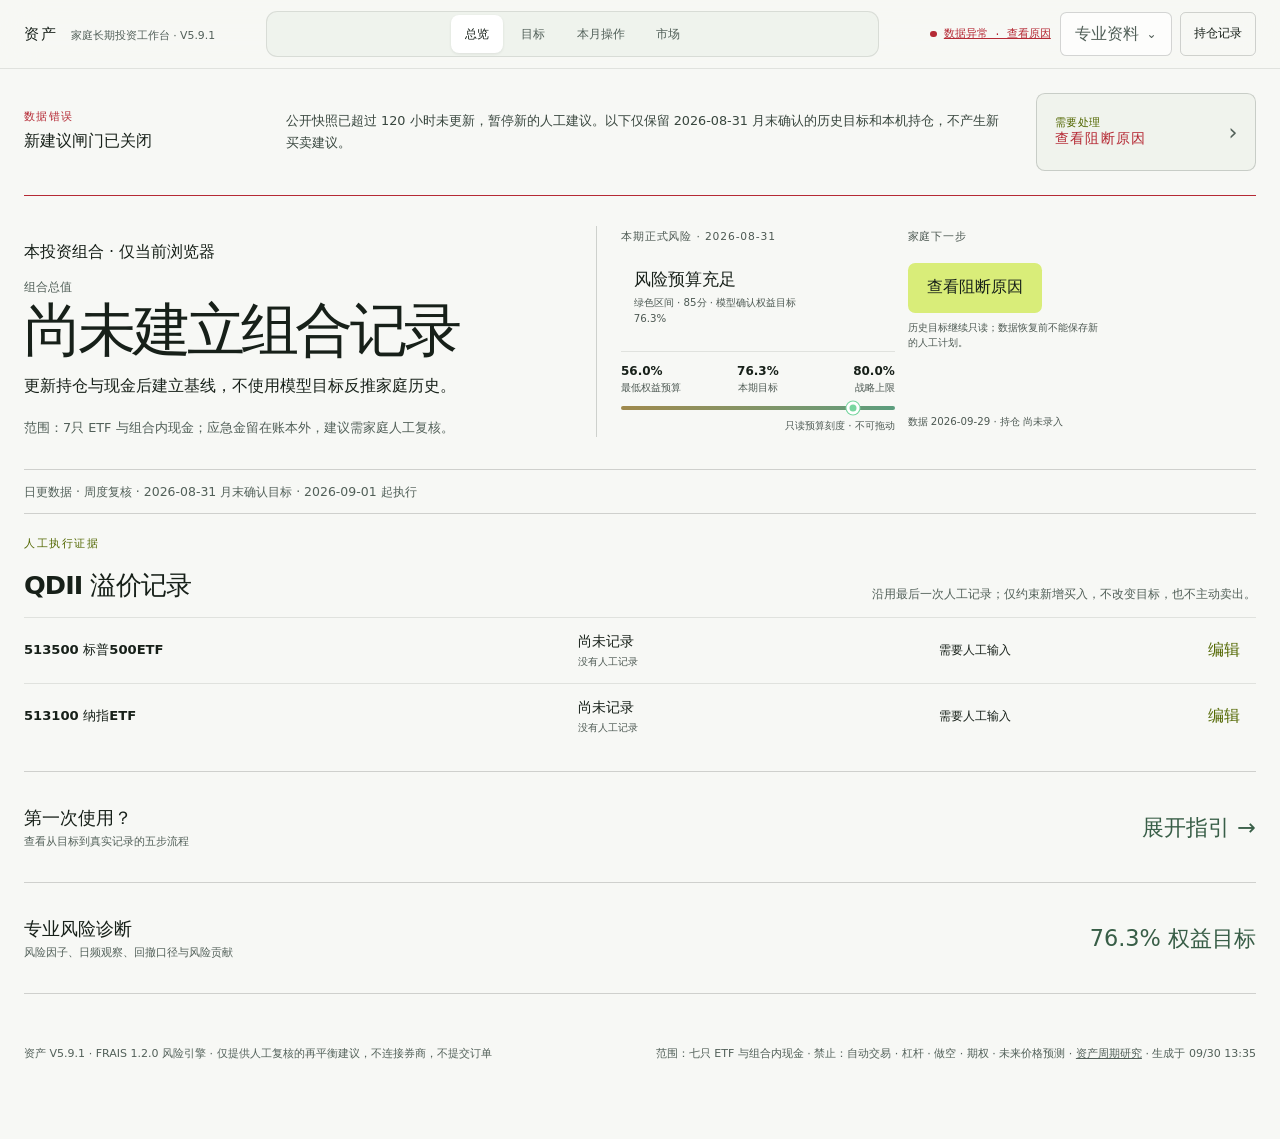
==== commit 56b71303: "data: refresh Asset public snapshot" ====
--- a/index.html
+++ b/index.html
@@ -8,7 +8,7 @@
     <meta name="description" content="资产：中文家庭长期投资工作台。整合真实本机持仓、资产轨迹、可解释风险与人工再平衡建议。" />
     <link rel="icon" href="data:image/svg+xml,%3Csvg xmlns='http://www.w3.org/2000/svg' viewBox='0 0 64 64'%3E%3Crect width='64' height='64' rx='16' fill='%230a0f0e'/%3E%3Cpath d='M16 16h33v8H25v8h20v8H25v16h-9z' fill='%23d7f26f'/%3E%3C/svg%3E" />
     <title>资产总览 · 资产</title>
-    <script type="module" crossorigin src="./assets/main-BCAVge4F.js"></script>
+    <script type="module" crossorigin src="./assets/main-Yome9UuN.js"></script>
     <link rel="stylesheet" crossorigin href="./assets/main-DrqXRCrk.css">
   </head>
   <body data-page="risk" data-root="./">
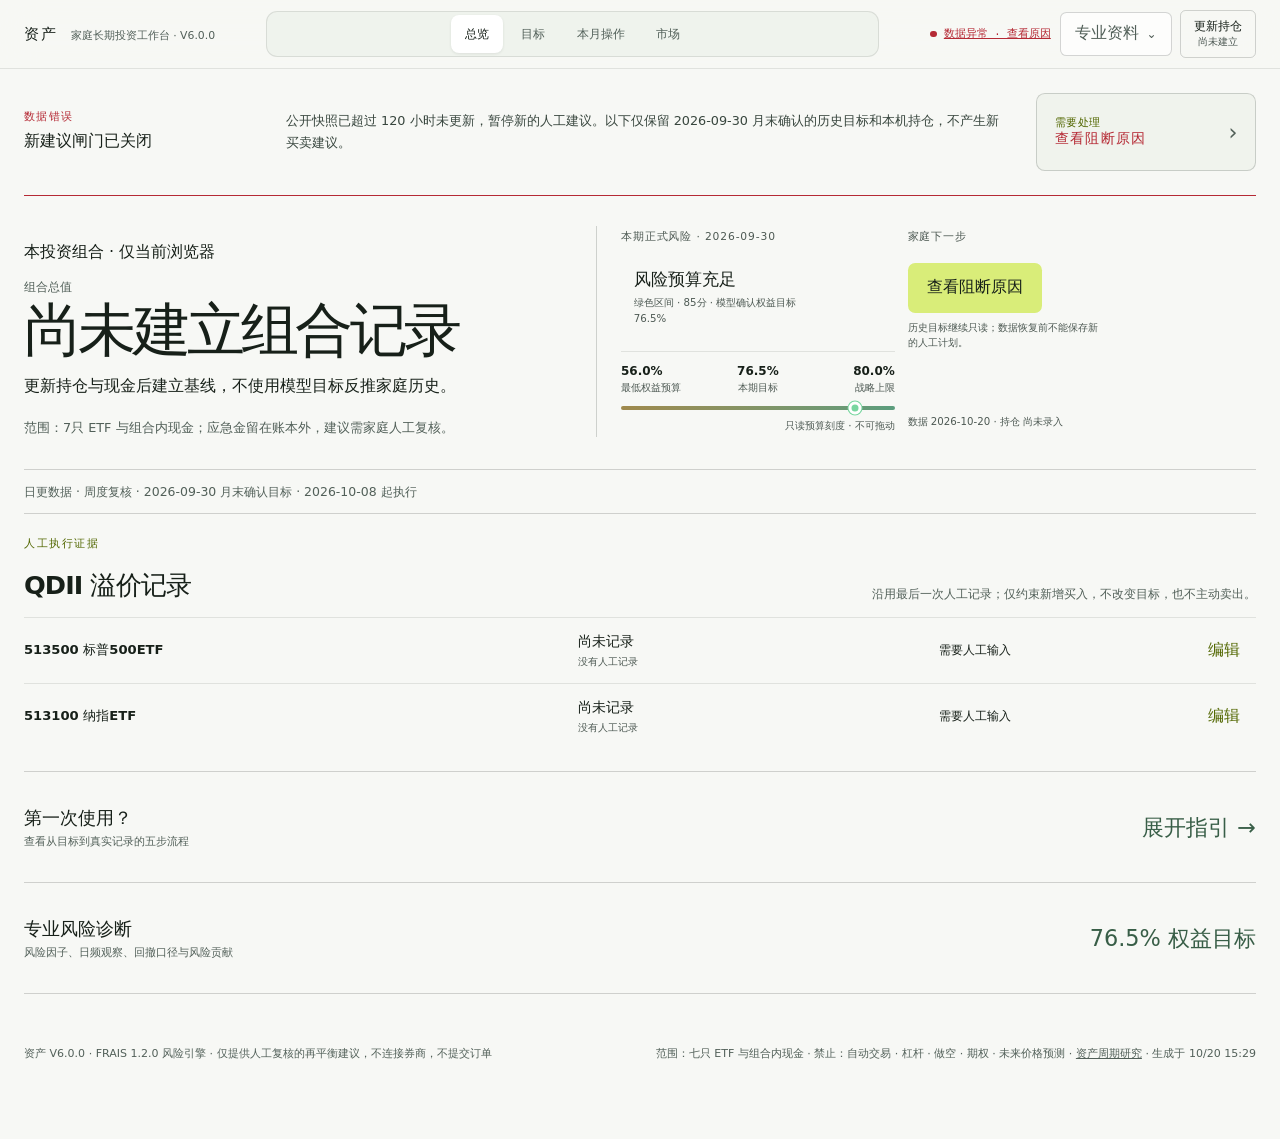
==== commit 4771747e: "data: refresh Asset public snapshot" ====
--- a/index.html
+++ b/index.html
@@ -3,13 +3,16 @@
   <head>
     <meta charset="UTF-8" />
     <meta name="viewport" content="width=device-width, initial-scale=1.0" />
+    <meta http-equiv="Content-Security-Policy" content="default-src 'self'; script-src 'self' 'wasm-unsafe-eval'; style-src 'self' 'unsafe-inline'; img-src 'self' data: blob:; font-src 'self'; connect-src 'self'; worker-src 'self' blob:; object-src 'none'; base-uri 'self'; form-action 'self'" />
     <meta name="color-scheme" content="dark" />
     <meta name="theme-color" content="#0a0f0e" />
     <meta name="description" content="资产：中文家庭长期投资工作台。整合真实本机持仓、资产轨迹、可解释风险与人工再平衡建议。" />
     <link rel="icon" href="data:image/svg+xml,%3Csvg xmlns='http://www.w3.org/2000/svg' viewBox='0 0 64 64'%3E%3Crect width='64' height='64' rx='16' fill='%230a0f0e'/%3E%3Cpath d='M16 16h33v8H25v8h20v8H25v16h-9z' fill='%23d7f26f'/%3E%3C/svg%3E" />
     <title>资产总览 · 资产</title>
-    <script type="module" crossorigin src="./assets/main-Yome9UuN.js"></script>
-    <link rel="stylesheet" crossorigin href="./assets/main-DrqXRCrk.css">
+    <script type="module" crossorigin src="./assets/types-DgxJ8FX-.js"></script>
+    <script type="module" crossorigin src="./assets/portfolio-ledger-hshe3qaD.js"></script>
+    <script type="module" crossorigin src="./assets/main-waZ_Ggo4.js"></script>
+    <link rel="stylesheet" crossorigin href="./assets/main-CHsKLFba.css">
   </head>
   <body data-page="risk" data-root="./">
     <a class="skip-link" href="#main">跳到主要内容</a>
--- a/assets/main-CHsKLFba.css
+++ b/assets/main-CHsKLFba.css
@@ -0,0 +1 @@
+:root{--lightningcss-light:initial;--lightningcss-dark: ;--lightningcss-light: ;--lightningcss-dark:initial;color-scheme:dark;--bg:#0a0f0e;--surface:#111816;--surface-2:#17201d;--ink:#f0f4ee;--soft:#c5cec8;--muted:#87938d;--faint:#66706b;--line:#e9f3ec17;--line-strong:#e9f3ec2b;--accent:#d7f26f;--positive:#79d6a0;--negative:#ef7076;--warning:#e8cd68;--content:1320px;background:var(--bg);color:var(--ink);font-synthesis:none;text-rendering:optimizelegibility;--lightningcss-light:initial;--lightningcss-dark: ;color-scheme:light dark;font-family:-apple-system,BlinkMacSystemFont,PingFang SC,Microsoft YaHei,system-ui,sans-serif}@media (prefers-color-scheme:dark){:root{--lightningcss-light: ;--lightningcss-dark:initial}}.allocation-changes li span{font-size:.9rem;font-weight:540}.allocation-changes li strong{font-size:.9rem}.target-detail-disclosure>summary::-webkit-details-marker{display:none}.portfolio-assets-disclosure>summary::-webkit-details-marker{display:none}.portfolio-audit-disclosure>summary::-webkit-details-marker{display:none}.market-disclosure>summary::-webkit-details-marker{display:none}.data-disclosure>summary::-webkit-details-marker{display:none}.data-disclosure>section{margin-top:0}.portfolio-help{margin-top:1.5rem}.monthly-workflow .primary{min-height:48px}@media (prefers-color-scheme:light){:root{--bg:#f7f8f5;--surface:#fff;--surface-2:#edf1eb;--ink:#172019;--soft:#38463e;--muted:#5c6962;--faint:#6d7872;--line:#1720191a;--line-strong:#1720192e;--accent:#647b00;--positive:#147345;--negative:#b52a35;--warning:#8a6500}.topbar{background:#f7f8f5e8}input,select{background:#fff}.dialog-actions{background:#fffffff5}.primary{color:#172019;background:#d9ed79}.allocation-bar i{color:#101710}.professional-nav>div{box-shadow:0 24px 70px #1e282224}.markdown-body pre{background:#edf1eb}dialog::backdrop{background:#232b2561}}@media (max-width:820px){.overview-onboarding,.allocation-changes{grid-template-columns:1fr;gap:2rem}.portfolio-summary{grid-template-columns:1fr 1fr}.portfolio-summary>div:nth-child(3){border-left:0;border-top:1px solid var(--line);padding-left:0}.portfolio-summary>div:nth-child(4){border-top:1px solid var(--line)}.decision-row{grid-template-columns:1fr auto}.decision-path-values,.advice-reason{grid-column:1/-1}.professional-nav>div{width:auto;position:fixed;top:68px;left:16px;right:16px}}@media (max-width:560px){.scope-disclosure,.cadence-summary{font-size:.8rem!important}.overview-onboarding{min-height:0;padding:2.75rem 0}.target-detail-disclosure>summary,.portfolio-assets-disclosure>summary,.portfolio-audit-disclosure>summary,.market-disclosure>summary,.data-disclosure>summary{gap:.8rem;min-height:72px}.target-detail-disclosure>summary em,.portfolio-assets-disclosure>summary>strong,.portfolio-audit-disclosure>summary>strong,.market-disclosure>summary>strong,.data-disclosure>summary>strong{font-size:0}.target-detail-disclosure>summary em:after,.portfolio-assets-disclosure>summary>strong:after,.portfolio-audit-disclosure>summary>strong:after,.market-disclosure>summary>strong:after,.data-disclosure>summary>strong:after{content:"展开";font-size:.75rem}.decision-path-values{grid-template-columns:1fr 16px 1fr;align-items:start}.decision-path-values i:nth-of-type(2){display:none}.decision-path-values div:nth-of-type(3),.decision-path-values div:nth-of-type(4){margin-top:.65rem}.portfolio-summary strong{font-size:1rem}.professional-nav>summary{width:40px;height:40px}}*{box-sizing:border-box}html{scroll-behavior:smooth;scroll-padding-top:92px}body{background:var(--bg);min-width:320px;color:var(--ink);margin:0}button,input{color:inherit;font:inherit}a{color:inherit}button:focus-visible,a:focus-visible,input:focus-visible,select:focus-visible,summary:focus-visible{outline:2px solid var(--accent);outline-offset:3px}.skip-link{z-index:100;background:var(--accent);color:#12180f;padding:.7rem 1rem;text-decoration:none;position:fixed;top:-4rem;left:1rem}.skip-link:focus{top:1rem}.visually-hidden{clip:rect(0, 0, 0, 0)!important;white-space:nowrap!important;border:0!important;width:1px!important;height:1px!important;margin:-1px!important;padding:0!important;position:absolute!important;overflow:hidden!important}.boot-screen,.fatal{text-align:center;place-content:center;justify-items:center;gap:1.2rem;min-height:100svh;padding:2rem;display:grid}.boot-screen span{border:1px solid var(--line-strong);width:5rem;height:5rem;color:var(--accent);border-radius:50%;place-items:center;font:500 1.1rem/1 IBM Plex Mono,monospace;animation:1.8s ease-in-out infinite pulse;display:grid}.boot-screen p,.fatal p{color:var(--muted)}.fatal h1{letter-spacing:-.06em;max-width:700px;margin:0;font-size:clamp(2.3rem,6vw,5rem)}.shell{--regime:var(--warning);min-height:100svh}.topbar{z-index:20;border-bottom:1px solid var(--line);-webkit-backdrop-filter:blur(18px);backdrop-filter:blur(18px);background:#0a0f0ee8;position:sticky;top:0}.topbar-inner{width:min(var(--content), calc(100% - 48px));grid-template-columns:auto 1fr auto;align-items:center;gap:clamp(1.5rem,4vw,4rem);min-height:68px;margin:0 auto;display:grid}.brand{white-space:nowrap;align-items:baseline;gap:.8rem;text-decoration:none;display:flex}.brand b{letter-spacing:.13em;font-size:.93rem}.brand span{color:var(--muted);font-size:.68rem}.page-nav{justify-content:center;align-items:stretch;gap:1.5rem;height:68px;display:flex}.page-nav a{color:var(--muted);white-space:nowrap;align-items:center;font-size:.76rem;text-decoration:none;transition:color .18s;display:flex;position:relative}.page-nav a:hover,.page-nav a[aria-current=page]{color:var(--ink)}.page-nav a[aria-current=page]:after{content:"";background:var(--regime);height:2px;position:absolute;bottom:-1px;left:0;right:0}.nav-short{display:none}.top-actions{white-space:nowrap;align-items:center;gap:1rem;display:flex}.data-stamp{color:var(--muted);align-items:center;gap:.45rem;font:.66rem/1 IBM Plex Mono,monospace;display:flex}.data-stamp i{background:currentColor;border-radius:50%;width:.4rem;height:.4rem}.data-stamp.data-good{color:var(--positive)}.data-stamp.data-bad{color:var(--negative)}.quiet-button,.primary,.secondary,.text-button,.danger-link{cursor:pointer;border:0;transition:transform .18s,border-color .18s,background .18s,color .18s}.quiet-button{border:1px solid var(--line-strong);background:0 0;border-radius:.35rem;padding:.55rem .8rem;font-size:.74rem}.quiet-button:hover,.secondary:hover{border-color:var(--accent);background:#d7f26f0f}.quiet-button:active,.primary:active,.secondary:active{transform:scale(.98)}main,footer{width:min(var(--content), calc(100% - 48px));margin:0 auto}.data-error-banner{border-bottom:1px solid var(--negative);grid-template-columns:230px 1fr auto;align-items:center;gap:2rem;min-height:112px;padding:1.5rem 0;display:grid}.data-error-banner span,.data-error-banner strong{display:block}.data-error-banner span{color:var(--negative);letter-spacing:.12em;font:500 .68rem/1 IBM Plex Mono,monospace}.data-error-banner strong{margin-top:.5rem;font-size:1rem}.data-error-banner p{color:var(--soft);margin:0;font-size:.8rem;line-height:1.7}.data-error-banner a{color:var(--negative);white-space:nowrap;font-size:.76rem;text-decoration:none}.data-triage{border-bottom:1px solid var(--line-strong);grid-template-columns:minmax(230px,.8fr) minmax(420px,1.4fr) minmax(190px,.6fr);align-items:center;gap:2rem;min-height:150px;display:grid}.data-triage h2{margin:0;font-size:1.5rem;font-weight:540}.data-triage ol{gap:.7rem;margin:0;padding:0;list-style:none;display:grid}.data-triage li{color:var(--soft);grid-template-columns:28px 1fr;gap:.7rem;font-size:.73rem;line-height:1.5;display:grid}.data-triage li b{color:var(--accent);font:500 .65rem/1.5 IBM Plex Mono,monospace}.data-triage aside{border-left:1px solid var(--line);padding-left:1.5rem}.data-triage aside span,.data-triage aside strong,.data-triage aside small{display:block}.data-triage aside span,.data-triage aside small{color:var(--muted);font-size:.62rem;line-height:1.5}.data-triage aside strong{text-overflow:ellipsis;margin:.5rem 0;font:500 .68rem/1.4 IBM Plex Mono,monospace;overflow:hidden}.asset-overview-hero{border-bottom:1px solid var(--line-strong);grid-template-columns:minmax(0,1fr) auto;align-items:center;gap:3rem;min-height:320px;padding:2.75rem 0;display:grid}.asset-overview-title>span{color:var(--muted);font-size:.78rem;display:block}.asset-overview-title h1{letter-spacing:-.065em;margin:.45rem 0 1.2rem;font-size:clamp(3.5rem,6.5vw,5.7rem);font-weight:560;line-height:.92}.asset-overview-title h1.baseline-empty{max-width:720px;font-size:clamp(2.7rem,5.2vw,4.5rem);line-height:1}.asset-overview-title>div{flex-wrap:wrap;align-items:baseline;gap:.45rem 1rem;display:flex}.asset-overview-title>div strong{font-size:1.2rem;font-weight:550}.asset-overview-title>div span{color:var(--muted);font-size:.7rem}.asset-overview-title>p:last-child{color:var(--muted);margin:1.35rem 0 0;font-size:.76rem}.asset-overview-hero>aside{gap:.8rem;min-width:185px;display:grid}.asset-overview-hero>aside small{max-width:190px;color:var(--faint);font-size:.64rem;line-height:1.5}.asset-v5-hero{grid-template-columns:minmax(0,1fr) minmax(270px,340px)}.monthly-action{border-left:1px solid var(--line-strong);padding:1.5rem 0 1.5rem 2rem}.monthly-action>span,.monthly-action>strong,.monthly-action>small{display:block}.monthly-action>span{color:var(--faint);letter-spacing:.08em;font-size:.67rem}.monthly-action>strong{letter-spacing:-.045em;margin-top:.7rem;font-size:clamp(1.7rem,3vw,2.7rem);font-weight:550}.monthly-action>p{color:var(--soft);margin:.8rem 0;font-size:.8rem;line-height:1.7}.monthly-action>small{margin-bottom:1.2rem;max-width:none!important}.monthly-action>a{justify-content:center;text-decoration:none;display:inline-flex}.monthly-action>button{margin-left:.5rem}.cadence-inline{border-bottom:1px solid var(--line-strong);min-height:66px;color:var(--muted);justify-content:center;align-items:center;gap:clamp(.7rem,2.5vw,2.5rem);font-size:.7rem;display:flex}.cadence-inline b{color:var(--ink);margin-right:.3rem;font-weight:540}.cadence-inline i{color:var(--faint);font-style:normal}.amounts-hidden .private-amount{filter:blur(10px);-webkit-user-select:none;user-select:none}.overview-curve-section{border-bottom:1px solid var(--line-strong);padding:3.8rem 0 3.2rem}.overview-curve-head{justify-content:space-between;align-items:end;gap:2rem;display:flex}.overview-curve-head h2{letter-spacing:-.045em;margin:0;font-size:clamp(2rem,3.2vw,3.2rem);font-weight:550;line-height:1}.overview-controls{gap:1rem;display:flex}.overview-controls span{border:1px solid var(--line-strong);display:flex}.overview-controls button{color:var(--muted);cursor:pointer;background:0 0;border:0;padding:.55rem .8rem;font-size:.68rem}.overview-controls button[aria-pressed=true]{background:var(--surface-2);color:var(--accent)}.asset-curve{min-height:310px;margin-top:2.4rem}.asset-curve svg{width:100%;height:310px;overflow:visible}.asset-curve-line{fill:none;stroke:var(--accent);stroke-width:2.3px;vector-effect:non-scaling-stroke}.asset-curve-area{fill:color-mix(in srgb, var(--accent) 6%, transparent)}.asset-curve circle{fill:var(--warning);stroke:var(--bg);stroke-width:2px}.asset-curve text{fill:var(--faint);font:18px IBM Plex Mono,monospace}.asset-curve .curve-date{font-size:15px}.asset-curve .curve-date.end{text-anchor:end}.overview-empty{border:1px dashed var(--line-strong);text-align:center;place-content:center;justify-items:center;height:280px;display:grid}.overview-empty strong{font-size:1.3rem;font-weight:540}.overview-empty p{max-width:460px;color:var(--muted);font-size:.77rem;line-height:1.7}.curve-ledger,.ledger-status,.record-summary,.local-quality-grid{border-top:1px solid var(--line);border-bottom:1px solid var(--line);grid-template-columns:repeat(4,1fr);display:grid}.curve-ledger{grid-template-columns:repeat(6,1fr)}.curve-ledger>span,.ledger-status>span,.record-summary>span{color:var(--muted);padding:1rem 1.2rem;font-size:.67rem}.curve-ledger>span:first-child,.ledger-status>span:first-child,.record-summary>span:first-child{padding-left:0}.curve-ledger>span+span,.ledger-status>span+span,.record-summary>span+span{border-left:1px solid var(--line)}.curve-ledger strong,.ledger-status strong,.record-summary strong{color:var(--ink);margin-top:.35rem;font-size:.84rem;font-weight:540;display:block}.asset-group-overview{border-top:1px solid var(--line-strong);border-bottom:1px solid var(--line-strong);grid-template-columns:repeat(4,1fr);display:grid}.asset-group-overview article{min-width:0;padding:1.5rem 1.35rem}.asset-group-overview article:first-child{padding-left:0}.asset-group-overview article+article{border-left:1px solid var(--line)}.asset-group-overview article>div{grid-template-columns:1fr auto;gap:.35rem .8rem;display:grid}.asset-group-overview article>div>span{color:var(--muted);font-size:.7rem}.asset-group-overview article>div>strong{font-size:1.55rem;font-weight:540}.asset-group-overview article>div>b{color:var(--soft);grid-column:1/-1;font-size:.75rem;font-weight:500}.asset-group-overview article>p{min-height:4.3em;color:var(--muted);font-size:.7rem;line-height:1.55}.asset-group-overview ul{margin:1.2rem 0 0;padding:0;list-style:none}.asset-group-overview li{border-top:1px solid var(--line);color:var(--soft);justify-content:space-between;gap:.6rem;padding:.55rem 0;font-size:.67rem;display:flex}.asset-group-overview li strong{color:var(--ink);font-weight:520}.overview-action{border-bottom:1px solid var(--line-strong);grid-template-columns:1fr 340px;align-items:center;gap:4rem;min-height:230px;padding:3rem 0;display:grid}.overview-action h2{color:var(--positive);letter-spacing:-.055em;margin:0;font-size:clamp(2.4rem,5vw,4.5rem);font-weight:550;line-height:.95}.overview-action.warning h2{color:var(--warning)}.overview-action.negative h2{color:var(--negative)}.overview-action p{max-width:680px;color:var(--muted);line-height:1.7}.overview-action>div:last-child{border-left:1px solid var(--line-strong);padding-left:2rem}.overview-action>div:last-child span,.overview-action>div:last-child small{color:var(--muted);font-size:.67rem;display:block}.overview-action>div:last-child strong{margin:.5rem 0;font-size:1.25rem;font-weight:540;display:block}.overview-action a{color:var(--accent);margin-top:1rem;font-size:.72rem;text-decoration:none;display:inline-block}.overview-risk-details{border-bottom:1px solid var(--line-strong)}.overview-risk-details>summary{cursor:pointer;justify-content:space-between;align-items:center;gap:2rem;min-height:110px;list-style:none;display:flex}.overview-risk-details>summary::-webkit-details-marker{display:none}.overview-risk-details>summary span b,.overview-risk-details>summary span small{display:block}.overview-risk-details>summary span b{font-size:1.15rem}.overview-risk-details>summary span small{color:var(--muted);margin-top:.35rem;font-size:.68rem}.overview-risk-details>summary>strong{color:var(--regime);font-size:1.4rem;font-weight:540}.overview-risk-body{border-top:1px solid var(--line)}.cadence-panel{border-bottom:1px solid var(--line-strong);grid-template-columns:minmax(300px,.85fr) minmax(560px,1.15fr);align-items:center;gap:clamp(3rem,7vw,7rem);padding:3.5rem 0;display:grid}.cadence-action h2{color:var(--positive);letter-spacing:-.05em;margin:0;font-size:clamp(2.2rem,4.5vw,4rem);font-weight:550;line-height:1}.cadence-action>p:not(.eyebrow){max-width:40rem;color:var(--muted);margin:1rem 0 1.5rem;font-size:.8rem;line-height:1.7}.cadence-action dl{border-top:1px solid var(--line);grid-template-columns:repeat(3,1fr);margin:0;display:grid}.cadence-action dl div{padding:.8rem .8rem 0 0}.cadence-action dt{color:var(--faint);font-size:.64rem}.cadence-action dd{margin:.35rem 0 0;font-size:.76rem}.cadence-panel ol{border-top:1px solid var(--line-strong);margin:0;padding:0;list-style:none}.cadence-panel li{border-bottom:1px solid var(--line);grid-template-columns:72px 150px 1fr;align-items:center;gap:1rem;min-height:82px;display:grid;position:relative}.cadence-panel li:before{content:"";background:var(--accent);width:2px;height:0;transition:height .25s;position:absolute;left:0}.cadence-panel li.current:before,.cadence-panel li:hover:before{height:56%}.cadence-panel li span,.cadence-panel li small{color:var(--muted);font-size:.68rem;line-height:1.5}.cadence-panel li strong{font-size:.82rem;font-weight:540}.model-integrity{border-bottom:1px solid var(--line-strong);grid-template-columns:230px 1fr;align-items:start;gap:2rem;padding:1.35rem 0;display:grid}.model-integrity>div:first-child span,.model-integrity>div:first-child strong{display:block}.model-integrity>div:first-child span{color:var(--muted);font-size:.68rem}.model-integrity>div:first-child strong{color:var(--positive);margin-top:.45rem;font-size:1rem;font-weight:540}.model-integrity.failed>div:first-child strong{color:var(--negative)}.model-integrity>div:last-child{border-left:1px solid var(--line);grid-template-columns:repeat(5,1fr);display:grid}.model-integrity>div:last-child>span{min-width:0;padding:0 1rem}.model-integrity i{background:var(--positive);border-radius:50%;width:.42rem;height:.42rem;margin-right:.45rem;display:inline-block}.model-integrity.failed i{background:var(--negative)}.model-integrity b{font-size:.7rem;font-weight:540}.model-integrity small{color:var(--faint);margin-top:.45rem;font-size:.61rem;line-height:1.5;display:block}.local-quality-grid{grid-template-columns:repeat(3,1fr)}.local-quality-grid>div{padding:1.2rem 1.3rem}.local-quality-grid>div:nth-child(3n+1){padding-left:0}.local-quality-grid>div:not(:nth-child(3n+1)){border-left:1px solid var(--line)}.local-quality-grid>div:nth-child(n+4){border-top:1px solid var(--line)}.local-quality-grid span{color:var(--muted);font-size:.67rem;display:block}.local-quality-grid strong{margin-top:.45rem;font-size:.9rem;font-weight:540;display:block}.cash-flow-history{border-top:1px solid var(--line);margin-top:1.5rem}.cash-flow-history summary{color:var(--soft);cursor:pointer;padding:1rem 0;font-size:.76rem}.cash-flow-history>p{color:var(--muted);font-size:.74rem}.decision-header{border-bottom:1px solid var(--line);grid-template-columns:minmax(0,1.15fr) minmax(320px,.85fr);align-items:center;gap:clamp(3rem,8vw,8rem);min-height:410px;padding:3.5rem 0;display:grid}.decision-primary>p:not(.eyebrow){max-width:45rem;color:var(--soft);margin:1.4rem 0 0;font-size:.95rem;line-height:1.75}.decision-number{grid-template-columns:auto 1fr;align-items:end;gap:.45rem 1.5rem;display:grid}.decision-number span{color:var(--muted);grid-column:1/-1;font-size:.76rem}.decision-number strong{color:var(--regime);letter-spacing:-.07em;font-size:clamp(4rem,7vw,6rem);font-weight:560;line-height:.85}.decision-number small{color:var(--soft);padding-bottom:.35rem;font-size:.76rem}.decision-context{border-left:1px solid var(--line-strong);padding-left:clamp(2rem,5vw,5rem)}.budget-state,.decision-outcome{padding:1.25rem 0}.budget-state{border-bottom:1px solid var(--line)}.budget-state span,.decision-outcome span,.budget-state small,.decision-outcome small{color:var(--muted);font-size:.68rem;display:block}.budget-state strong{letter-spacing:-.05em;margin:.55rem 0;font-size:clamp(2.2rem,4vw,3.6rem);font-weight:550;line-height:1;display:block}.decision-outcome strong{margin:.5rem 0;font-size:1.35rem;font-weight:540;display:block}.decision-outcome.positive strong{color:var(--positive)}.decision-outcome.warning strong{color:var(--warning)}.decision-outcome.negative strong{color:var(--negative)}.decision-outcome a{color:var(--accent);margin-top:1rem;font-size:.74rem;text-decoration:none;display:inline-block}.observation-strip{border-bottom:1px solid var(--line-strong);grid-template-columns:repeat(4,minmax(0,1fr)) minmax(240px,1.2fr);align-items:stretch;display:grid}.observation-strip>div,.observation-strip aside{min-width:0;padding:1.15rem 1.3rem}.observation-strip>div:first-child{padding-left:0}.observation-strip>div+div,.observation-strip aside{border-left:1px solid var(--line)}.observation-strip span,.observation-strip small{color:var(--muted);font-size:.65rem;display:block}.observation-strip strong{margin-top:.4rem;font-size:.95rem;font-weight:530;display:block}.observation-strip aside{background:#ffffff05}.observation-strip aside strong{color:var(--soft);margin-bottom:.3rem}.risk-hero{border-bottom:1px solid var(--line);grid-template-columns:1.15fr .85fr;align-items:center;gap:clamp(3rem,8vw,8rem);min-height:540px;padding:4rem 0;display:grid;position:relative}.risk-hero:before{content:"";z-index:-1;background:color-mix(in srgb, var(--regime) 10%, transparent);filter:blur(100px);pointer-events:none;border-radius:50%;width:32rem;height:32rem;position:absolute;top:8%;right:2%}.eyebrow{color:var(--accent);letter-spacing:.14em;text-transform:uppercase;margin:0 0 1rem;font:500 .67rem/1.5 IBM Plex Mono,monospace}.risk-hero-label{color:var(--muted);font-size:.82rem;display:block}.risk-hero h1{color:var(--regime);letter-spacing:-.075em;margin:.7rem 0 0;font-size:clamp(4.7rem,8vw,6rem);font-weight:560;line-height:.9}.risk-observation{border-left:1px solid var(--line-strong);padding-left:clamp(2rem,5vw,5rem)}.risk-observation h2{letter-spacing:-.06em;margin:0;font-size:clamp(2.4rem,5vw,4.25rem);font-weight:560;line-height:.95}.risk-observation h2 span{color:var(--regime);letter-spacing:0;margin-top:.9rem;font-size:.32em;display:block}.lead{max-width:42rem;color:var(--soft);margin:2.2rem 0 0;font-size:clamp(1rem,1.7vw,1.28rem);line-height:1.8}.signal-stamp{color:var(--muted);align-items:center;gap:.8rem;margin-top:2rem;font-size:.78rem;display:flex}.signal-stamp i{background:var(--regime);width:.55rem;height:.55rem;box-shadow:0 0 0 .3rem color-mix(in srgb, var(--regime) 15%, transparent);border-radius:50%}.signal-stamp strong{color:var(--ink);font-weight:500}.score{aspect-ratio:1;justify-self:center;place-items:center;width:min(28vw,320px);display:grid;position:relative}.score-ring{background:conic-gradient(var(--regime) calc(var(--score) * 1%), #ffffff12 0);border-radius:50%;transition:background .5s;position:absolute;inset:0;transform:rotate(-90deg);-webkit-mask:radial-gradient(circle,#0000 0 58%,#000 59%);mask:radial-gradient(circle,#0000 0 58%,#000 59%)}.score>div:last-child{text-align:center;gap:.65rem;display:grid}.score strong{letter-spacing:-.07em;font-size:clamp(3.6rem,7vw,6.4rem);font-weight:500;line-height:1}.score span{color:var(--muted);letter-spacing:.08em;font:.68rem/1.3 IBM Plex Mono,monospace}.compact-score{justify-self:start;width:min(18vw,180px);margin-top:2rem}.compact-score strong{font-size:clamp(2.5rem,4vw,3.8rem)}.status-rail{border-bottom:1px solid var(--line-strong);grid-template-columns:repeat(4,1fr);display:grid}.status-rail>div{min-width:0;padding:1.3rem 1.5rem}.status-rail>div:first-child{padding-left:0}.status-rail>div+div{border-left:1px solid var(--line)}.status-rail span,.status-rail small{color:var(--muted);font-size:.68rem;display:block}.status-rail strong{margin:.5rem 0 .35rem;font-size:1.2rem;font-weight:530;display:block}.page-intro{border-bottom:1px solid var(--line);flex-direction:column;justify-content:center;align-items:flex-start;min-height:300px;padding:3.5rem 0;display:flex}.page-intro h1{letter-spacing:-.055em;max-width:900px;margin:0;font-size:clamp(3rem,5vw,4.5rem);font-weight:600;line-height:.94}.page-intro>p:not(.eyebrow){max-width:680px;color:var(--soft);margin:1.6rem 0 0;font-size:1rem;line-height:1.75}.page-intro>.primary{margin-top:2rem}.page-intro>.page-links{margin-top:1.8rem}.model-intro{min-height:420px}.section{border-bottom:1px solid var(--line);padding:clamp(4.5rem,7vw,6rem) 0}.section.first{padding-top:3.25rem}.section.compact{padding-top:5rem;padding-bottom:5rem}.section-head{grid-template-columns:minmax(0,.9fr) minmax(330px,1.1fr);align-items:end;gap:clamp(2rem,7vw,7rem);margin-bottom:4rem;display:grid}.section-head h2{letter-spacing:-.045em;max-width:46rem;margin:0;font-size:clamp(2.15rem,3.8vw,3.65rem);font-weight:550;line-height:1.03}.section-head>p{max-width:48rem;color:var(--muted);margin:0;line-height:1.8}.factor-list{border-top:1px solid var(--line-strong)}.factor{border-bottom:1px solid var(--line);grid-template-columns:4rem minmax(260px,.9fr) minmax(180px,.55fr) minmax(260px,.8fr);align-items:center;gap:2rem;min-height:9.5rem;display:grid}.factor-index{color:var(--accent);font:500 .8rem/1 IBM Plex Mono,monospace}.factor-title{justify-content:space-between;align-items:baseline;gap:1rem;display:flex}.factor-title h3{margin:0;font-size:1.08rem;font-weight:550}.factor-title strong{font-size:1.65rem;font-weight:500}.track{background:#ffffff12;height:3px;margin-top:1rem}.track i{background:var(--regime);height:100%;transition:width .7s cubic-bezier(.2,.8,.2,1);display:block}.factor-score>span{color:var(--faint);margin-top:.45rem;font:.64rem/1.3 IBM Plex Mono,monospace;display:block}.factor-score .track{margin-top:.55rem}.factor>p{color:var(--muted);font-size:.86rem;line-height:1.7}.factor>p strong{color:var(--soft);font-weight:500}.factor-impact span,.factor-impact small{color:var(--faint);font-size:.65rem;line-height:1.5;display:block}.factor-impact strong{margin:.45rem 0 .3rem;font-size:1rem;font-weight:530;display:block}.reconciliation,.drawdown-scopes,.benchmark-questions{border-top:1px solid var(--line-strong);border-bottom:1px solid var(--line-strong);grid-template-columns:repeat(4,1fr);margin-top:3rem;display:grid}.reconciliation>div,.drawdown-scopes>div,.benchmark-questions>div{min-width:0;padding:1.25rem 1.35rem}.reconciliation>div:first-child,.drawdown-scopes>div:first-child,.benchmark-questions>div:first-child{padding-left:0}.reconciliation>div+div,.drawdown-scopes>div+div,.benchmark-questions>div+div{border-left:1px solid var(--line)}.reconciliation span,.reconciliation small,.drawdown-scopes span,.drawdown-scopes small{color:var(--muted);font-size:.66rem;line-height:1.5;display:block}.reconciliation strong,.drawdown-scopes strong{margin:.5rem 0 .35rem;font-size:1.05rem;font-weight:530;line-height:1.4;display:block}.drawdown-scopes{grid-template-columns:repeat(3,1fr);margin:0 0 3.5rem}.stability-layout{grid-template-columns:minmax(0,1.2fr) minmax(320px,.8fr);gap:clamp(3rem,7vw,7rem);display:grid}.stability-layout h3{letter-spacing:-.025em;margin:0 0 1.5rem;font-size:1.55rem;font-weight:540}.stability-list{border-top:1px solid var(--line-strong)}.stability-row{border-bottom:1px solid var(--line);grid-template-columns:1fr auto auto;align-items:center;gap:1.5rem;padding:1rem 0;display:grid}.stability-row span strong,.stability-row span small,.stability-row em small{display:block}.stability-row span strong{font-size:.78rem;font-weight:540}.stability-row span small,.stability-row em small{color:var(--faint);margin-top:.25rem;font-size:.62rem}.stability-row b{font-size:.74rem;font-weight:530}.stability-row em{color:var(--muted);text-align:right;font-size:.7rem;font-style:normal}.rs-audit{border-left:1px solid var(--line-strong);padding-left:clamp(1rem,4vw,4rem)}.rs-audit dl{grid-template-columns:1fr 1fr;gap:1rem;margin:0 0 1.5rem;display:grid}.rs-audit dl div{border-top:1px solid var(--line);padding-top:.8rem}.rs-audit dt{color:var(--faint);font-size:.64rem}.rs-audit dd{margin:.4rem 0 0;font-size:1.05rem}.rs-audit ol{border-top:1px solid var(--line);margin:0;padding:0;list-style:none}.rs-audit li{border-bottom:1px solid var(--line);grid-template-columns:22px 1fr auto;align-items:center;gap:.7rem;padding:.8rem 0;display:grid}.rs-audit li span,.rs-audit li small{color:var(--faint);font-size:.62rem}.rs-audit li strong,.rs-audit li b{font-size:.72rem;font-weight:530}.rs-audit li small{grid-column:2}.rs-audit>p{color:var(--muted);font-size:.72rem;line-height:1.65}.history-band{grid-template-columns:190px 1fr;align-items:end;gap:3rem;min-height:260px;margin-top:4rem;display:grid}.history-band span{color:var(--muted);font-size:.75rem;display:block}.history-band strong{margin-top:.6rem;font-size:2.5rem;font-weight:500;display:block}.history-band small{color:var(--faint);margin-top:.5rem;display:block}.sparkline{width:100%;height:190px;display:block;overflow:visible}.sparkline path{fill:none;stroke:var(--regime);stroke-width:2px;vector-effect:non-scaling-stroke}.risk-delta-strip{border-top:1px solid var(--line-strong);border-bottom:1px solid var(--line-strong);grid-template-columns:repeat(4,1fr);margin-top:4rem;display:grid}.risk-delta-strip>div{min-width:0;padding:1.4rem 1.5rem}.risk-delta-strip>div:first-child{padding-left:0}.risk-delta-strip>div+div{border-left:1px solid var(--line)}.risk-delta-strip span{color:var(--muted);font-size:.72rem;display:block}.risk-delta-strip strong{letter-spacing:-.03em;margin-top:.6rem;font-size:1.45rem;font-weight:520;display:block}.risk-delta-strip small{color:var(--faint);margin-top:.4rem;font-size:.67rem;line-height:1.4;display:block}.risk-concentration{border-top:1px solid var(--line-strong);border-bottom:1px solid var(--line-strong);grid-template-columns:minmax(300px,.8fr) minmax(420px,1.2fr) auto;align-items:center;gap:clamp(2rem,5vw,5rem);min-height:132px;margin-bottom:3rem;padding:1.5rem 0;display:grid}.risk-concentration span,.risk-concentration strong{display:block}.risk-concentration span{color:var(--warning);letter-spacing:.12em;font:500 .68rem/1 IBM Plex Mono,monospace}.risk-concentration strong{max-width:34rem;margin-top:.55rem;font-size:1.2rem;font-weight:550;line-height:1.4}.risk-concentration p{color:var(--muted);margin:0;font-size:.78rem;line-height:1.75}.risk-concentration small{max-width:150px;color:var(--faint);font-size:.67rem;line-height:1.55}.risk-ownership{grid-template-columns:minmax(280px,.75fr) minmax(480px,1.25fr);align-items:start;gap:clamp(3rem,7vw,7rem);display:grid}.risk-ownership-summary h3{letter-spacing:-.04em;max-width:26rem;margin:0;font-size:clamp(1.8rem,3.2vw,3rem);font-weight:550;line-height:1.1}.risk-ownership-summary>p:not(.eyebrow){max-width:34rem;color:var(--muted);font-size:.84rem;line-height:1.8}.risk-ownership-summary dl{grid-template-columns:1fr 1fr;gap:1rem;margin:2rem 0 0;display:grid}.risk-ownership-summary dl div{border-top:1px solid var(--line);padding-top:.8rem}.risk-ownership-summary dt{color:var(--faint);font-size:.68rem}.risk-ownership-summary dd{margin:.45rem 0 0;font-size:1.25rem}.risk-owner-list{border-top:1px solid var(--line)}.risk-owner{border-bottom:1px solid var(--line);grid-template-columns:minmax(120px,.55fr) minmax(260px,1.45fr) 76px;align-items:center;gap:1.2rem;min-height:92px;display:grid}.risk-owner-name strong{font-size:.81rem;font-weight:540;display:block}.risk-owner-name small{color:var(--faint);margin-top:.3rem;font:.62rem/1.3 IBM Plex Mono,monospace;display:block}.risk-owner-scales{gap:.65rem;display:grid}.risk-owner-scales>div{grid-template-columns:82px 1fr;align-items:center;gap:.7rem;display:grid}.risk-owner-scales span{color:var(--faint);font:.62rem/1.2 IBM Plex Mono,monospace}.risk-owner-value{text-align:right;font-size:.8rem;font-weight:540}.risk-owner-track{background:#ffffff0f;height:4px;display:block}.risk-owner-track b{transform-origin:0;height:100%;animation:.7s cubic-bezier(.2,.8,.2,1) both grow-line;display:block}.risk-owner-track.capital b{background:var(--soft);opacity:.62}.risk-owner-track.risk b{background:var(--regime)}.risk-owner-track.diversifier b{background:var(--positive);background-image:repeating-linear-gradient(135deg,#0000 0 3px,#0a0f0e73 3px 5px)}.market-intro{min-height:340px}.cycle-intro{min-height:245px;padding-top:2.8rem;padding-bottom:2.8rem}.cycle-section{padding-top:2.2rem;overflow:hidden}.cycle-health{border-top:1px solid var(--line-strong);border-bottom:1px solid var(--line);grid-template-columns:minmax(190px,.55fr) minmax(320px,1.45fr) auto;align-items:center;gap:1rem 2rem;min-height:58px;padding:.9rem 0;display:grid}.cycle-health strong{color:var(--positive);letter-spacing:.08em;font:500 .67rem/1.4 IBM Plex Mono,monospace}.cycle-health span{color:var(--soft);font-size:.72rem;line-height:1.55}.cycle-health small{color:var(--faint);text-align:right;font-size:.62rem;line-height:1.45}.cycle-health.is-error{border-color:color-mix(in srgb, var(--negative) 55%, var(--line))}.cycle-health.is-error strong{color:var(--negative)}.cycle-health.is-unknown strong{color:var(--warning)}.cycle-weekly{border-bottom:1px solid var(--line-strong);grid-template-columns:minmax(320px,1.15fr) minmax(330px,1fr) 150px;align-items:center;gap:clamp(2rem,5vw,5rem);min-height:178px;display:grid}.cycle-weekly h2{letter-spacing:-.04em;margin:0;font-size:clamp(1.8rem,3vw,2.8rem);font-weight:550}.cycle-weekly-title>p:last-child{max-width:47rem;color:var(--muted);margin:.75rem 0 0;font-size:.78rem;line-height:1.7}.cycle-weekly-move{grid-template-columns:72px 1fr;align-items:baseline;gap:.55rem 1rem;display:grid}.cycle-weekly-move span,.cycle-weekly-count span{color:var(--faint);font-size:.64rem}.cycle-weekly-move strong{color:var(--soft);font-size:.7rem;font-weight:520;line-height:1.6}.cycle-weekly-count{border-left:1px solid var(--line);padding-left:1.5rem}.cycle-weekly-count strong{letter-spacing:-.06em;margin-top:.35rem;font-size:3.1rem;font-weight:500;line-height:1;display:block}.cycle-weekly-count small{color:var(--faint);margin-top:.45rem;font-size:.59rem;display:block}.cycle-breadth{border-bottom:1px solid var(--line-strong);grid-template-columns:100px repeat(7,1fr);display:grid}.cycle-breadth>p,.cycle-breadth>div{min-width:0;margin:0;padding:.9rem .75rem}.cycle-breadth>p{color:var(--muted);padding-left:0;font-size:.67rem}.cycle-breadth>div{border-left:1px solid var(--line);border-top:2px solid var(--cycle-color)}.cycle-breadth strong,.cycle-breadth span,.cycle-breadth small{text-overflow:ellipsis;white-space:nowrap;display:block;overflow:hidden}.cycle-breadth strong{color:var(--cycle-color);font-size:.68rem;font-weight:550}.cycle-breadth span{color:var(--soft);margin-top:.4rem;font:.6rem/1.2 IBM Plex Mono,monospace}.cycle-breadth small{color:var(--faint);margin-top:.3rem;font-size:.55rem}.cycle-read-guide{border-top:1px solid var(--line-strong);border-bottom:1px solid var(--line-strong);grid-template-columns:repeat(5,1fr);margin-top:2.5rem;display:grid}.cycle-read-guide>summary{color:var(--soft);cursor:pointer;grid-column:1/-1;padding:1rem 0;font-size:.74rem}.cycle-read-guide>div{border-top:1px solid var(--line);min-width:0;padding:1.2rem}.cycle-read-guide>div:first-of-type{padding-left:0}.cycle-read-guide>div+div{border-left:1px solid var(--line)}.cycle-read-guide span{color:var(--accent);font:.6rem/1 IBM Plex Mono,monospace}.cycle-read-guide strong{margin-top:.6rem;font-size:.78rem;font-weight:540;display:block}.cycle-read-guide small{color:var(--faint);margin-top:.45rem;font-size:.64rem;line-height:1.55;display:block}.cycle-controls{border-bottom:1px solid var(--line-strong);grid-template-columns:auto minmax(320px,1fr) 180px;align-items:end;gap:2rem;padding:1.25rem 0;display:grid}.cycle-controls span{color:var(--muted);letter-spacing:.06em;justify-content:space-between;gap:1rem;margin-bottom:.65rem;font-size:.67rem;display:flex}.cycle-controls b{color:var(--ink)}.cycle-controls input{width:100%;height:2px;accent-color:var(--accent);border:0;padding:0}.cycle-controls select{border:1px solid var(--line-strong);background:var(--surface);width:100%;color:var(--ink);padding:.48rem .6rem;font-size:.72rem}.cycle-buttons{display:flex}.cycle-buttons button{border:1px solid var(--line-strong);min-height:35px;color:var(--muted);cursor:pointer;background:0 0;padding:.45rem .75rem}.cycle-buttons button+button{border-left:0}.cycle-buttons button[aria-pressed=true]{background:var(--accent);color:#111815}.cycle-status{border-bottom:1px solid var(--line);min-height:45px;color:var(--muted);flex-wrap:wrap;align-items:center;gap:.7rem 1.4rem;font:.62rem/1.4 IBM Plex Mono,monospace;display:flex}.cycle-status strong{color:var(--ink)}.cycle-status small{color:var(--faint);margin-left:auto}.cycle-scroll{min-width:1180px;padding-top:1.7rem}[data-cycle-board]{overflow-x:auto}.cycle-heads{grid-template-columns:repeat(7,1fr);gap:.45rem;margin-bottom:.45rem;display:grid}.cycle-heads>div{border-top:3px solid var(--cycle-color);background:color-mix(in srgb, var(--cycle-color) 10%, transparent);padding:.75rem}.cycle-heads strong{color:var(--cycle-color);font-size:1rem}.cycle-heads span{float:right;color:var(--faint);font:.65rem/1.5 IBM Plex Mono,monospace}.cycle-grid{grid-template-rows:repeat(8,132px);grid-template-columns:repeat(7,1fr);grid-auto-flow:column;gap:.45rem;display:grid}.cycle-tile{border:1px solid color-mix(in srgb, var(--cycle-color) 45%, var(--line));background:color-mix(in srgb, var(--cycle-color) 8%, var(--surface));cursor:pointer;min-width:0;padding:.7rem;transition:opacity .18s,transform .18s,border-color .18s;position:relative}.cycle-tile:hover,.cycle-tile:focus{z-index:5;border-color:var(--cycle-color);outline:0;transform:translateY(-3px)}.cycle-tile.is-pending{border-style:dashed;border-color:color-mix(in srgb, var(--cycle-color) 28%, var(--line));background:color-mix(in srgb, var(--cycle-color) 2%, var(--surface))}.cycle-tile.is-pending .cycle-no-data{opacity:.72}.cycle-tile.is-muted{opacity:.17}.cycle-tile>div{justify-content:space-between;gap:.5rem;display:flex}.cycle-tile h3{color:var(--ink);white-space:nowrap;text-overflow:ellipsis;margin:0;font-size:.72rem;font-weight:560;overflow:hidden}.cycle-tile>div>span{color:var(--muted);font:.6rem/1.2 IBM Plex Mono,monospace}.cycle-tile>small{color:var(--faint);letter-spacing:.05em;margin-top:.25rem;font:.52rem/1.2 IBM Plex Mono,monospace;display:block}.cycle-spark{width:100%;height:38px;margin-top:.25rem;display:block}.cycle-spark line{stroke:var(--line);stroke-width:.6px}.cycle-spark polyline{fill:none;stroke-width:1.6px;vector-effect:non-scaling-stroke}.cycle-no-data{height:38px;color:var(--faint);align-items:center;font-size:.55rem;display:flex}.cycle-tile>dl{grid-template-columns:1fr 1fr;gap:.5rem;margin:0;display:grid}.cycle-tile>dl div{min-width:0}.cycle-tile dt{color:var(--faint);white-space:nowrap;text-overflow:ellipsis;font-size:.52rem;overflow:hidden}.cycle-tile dd{color:var(--ink);margin:.15rem 0 0;font:.62rem/1.2 IBM Plex Mono,monospace}.cycle-tile>footer{color:var(--faint);justify-content:space-between;margin-top:.4rem;font-size:.5rem;display:flex}.cycle-dialog{border:1px solid var(--line-strong);width:min(680px,100vw - 2rem);max-height:min(800px,100svh - 3rem);color:var(--ink);background:#111817;border-radius:0;padding:2.5rem;overflow:auto;box-shadow:0 24px 70px #0000009e}.cycle-dialog::backdrop{-webkit-backdrop-filter:blur(5px);backdrop-filter:blur(5px);background:#020605c2}.cycle-dialog-close{z-index:2;float:right;border:1px solid var(--line-strong);color:var(--muted);cursor:pointer;background:#111817;padding:.45rem .7rem;font-size:.68rem;position:sticky;top:0}.cycle-dialog h2{letter-spacing:-.05em;margin:0;font-size:clamp(2.2rem,6vw,3.6rem);font-weight:550}.cycle-dialog h3{margin:0 0 .7rem;font-size:.88rem;font-weight:550}.cycle-dialog p{color:var(--muted);font-size:.77rem;line-height:1.75}.cycle-dialog section{border-top:1px solid var(--line);margin-top:2rem;padding-top:1.25rem}.cycle-dialog a{color:var(--accent);font-size:.72rem}.cycle-dialog-state{border-bottom:1px solid var(--line-strong);align-items:center;gap:1rem;padding:.8rem 0 1.2rem;display:flex}.cycle-dialog-state span{color:var(--accent);flex:none;font-weight:550}.cycle-dialog-metrics{grid-template-columns:repeat(3,1fr);margin:0;display:grid}.cycle-dialog-metrics div{border-bottom:1px solid var(--line);min-width:0;padding:1rem .8rem}.cycle-dialog-metrics div:nth-child(3n+1){padding-left:0}.cycle-dialog-metrics div:not(:nth-child(3n+1)){border-left:1px solid var(--line)}.cycle-dialog-metrics dt{min-height:2em;color:var(--faint);font-size:.62rem}.cycle-dialog-metrics dd{margin:.45rem 0 0;font:500 1.15rem/1.2 IBM Plex Mono,monospace}.cycle-dialog .warning-text{color:var(--warning)}.cycle-audit{border-left:2px solid var(--line-strong);padding-left:1rem}.cycle-dialog-boundary{border:1px solid var(--line-strong);margin-top:2rem;padding:1rem}.cycle-unavailable{max-width:760px;padding:4rem 0}.cycle-unavailable h2{letter-spacing:-.045em;margin:0;font-size:clamp(2rem,4vw,3.4rem)}.cycle-unavailable>p:not(.eyebrow){color:var(--muted);line-height:1.75}.market-workspace-section{padding-top:2.5rem}.market-toolbar{grid-template-columns:1fr auto;align-items:end;gap:2rem;margin-bottom:3rem;display:grid}.asset-switcher{border-top:1px solid var(--line-strong);border-bottom:1px solid var(--line-strong);grid-template-columns:repeat(5,1fr);display:grid}.asset-switcher button,.range-switcher button{color:var(--muted);cursor:pointer;background:0 0;border:0}.asset-switcher button{text-align:left;border-right:1px solid var(--line);min-height:72px;padding:1rem;transition:color .18s,background .18s}.asset-switcher button:first-child{padding-left:0}.asset-switcher button:last-child{border-right:0}.asset-switcher button:hover,.asset-switcher button[aria-pressed=true]{color:var(--ink);background:#d7f26f09}.asset-switcher button[aria-pressed=true]{box-shadow:inset 0 2px var(--regime)}.asset-switcher span{font-size:.76rem;font-weight:540;display:block}.asset-switcher small{color:var(--faint);margin-top:.4rem;font:.59rem/1.4 IBM Plex Mono,monospace;display:block}.range-switcher{border:1px solid var(--line-strong);border-radius:.35rem;gap:.25rem;padding:.25rem;display:flex}.range-switcher button{white-space:nowrap;border-radius:.22rem;padding:.48rem .65rem;font-size:.69rem}.range-switcher button[aria-pressed=true]{background:var(--accent);color:#12180f}.market-metrics{margin-bottom:3rem}.market-layout{grid-template-columns:minmax(0,1fr) 285px;align-items:stretch;gap:3rem;display:grid}.market-chart{border-top:1px solid var(--line-strong);border-bottom:1px solid var(--line-strong);min-width:0;min-height:620px;padding:1.2rem 0 0;transition:opacity .2s,transform .2s}.market-chart.is-changing{opacity:.35;transform:translateY(4px)}.chart-legend{min-height:34px;color:var(--muted);flex-wrap:wrap;align-items:center;gap:.8rem 1.5rem;font-size:.67rem;display:flex}.chart-legend span{align-items:center;gap:.45rem;display:flex}.chart-legend i{width:18px;height:2px;display:block}.legend-price{background:var(--accent)}.legend-ma63{background:var(--positive)}.legend-ma252{background:var(--warning)}.chart-range-label{color:var(--faint);margin-left:auto;font-family:IBM Plex Mono,monospace}.chart-canvas{position:relative}.chart-canvas svg{touch-action:pan-y;width:100%;height:auto;display:block}.chart-canvas svg:focus-visible{outline:2px solid var(--accent);outline-offset:4px}.chart-grid line{stroke:var(--line);stroke-width:1px;vector-effect:non-scaling-stroke}.chart-grid text,.axis-date,.volume-label{fill:var(--faint);font-family:IBM Plex Mono,monospace;font-size:10px}.price-area{fill:color-mix(in srgb, var(--regime) 8%, transparent)}.price-line,.ma-line{fill:none;vector-effect:non-scaling-stroke}.price-line{stroke:var(--accent);stroke-width:2px}.ma-line{stroke-width:1.25px;stroke-dasharray:5 4;opacity:.85}.ma63{stroke:var(--positive)}.ma252{stroke:var(--warning)}.volume-divider{stroke:var(--line-strong);stroke-width:1px;vector-effect:non-scaling-stroke}.volume-bar{fill:var(--positive);opacity:.48}.volume-bar.down{fill:var(--negative);opacity:.42}.chart-crosshair{stroke:var(--soft);stroke-width:1px;stroke-dasharray:3 4;opacity:0;vector-effect:non-scaling-stroke;pointer-events:none}.chart-crosshair.visible{opacity:.6}.market-tooltip{z-index:3;border:1px solid var(--line-strong);pointer-events:none;background:#080c0bf0;border-radius:.3rem;min-width:190px;padding:.75rem .85rem;position:absolute;top:3.2rem;transform:translate(-20%);box-shadow:0 12px 40px #00000052}.market-tooltip strong,.market-tooltip span{display:block}.market-tooltip strong{margin-bottom:.4rem;font-size:.72rem}.market-tooltip span{color:var(--muted);font:.63rem/1.6 IBM Plex Mono,monospace}.market-interpretation{border-top:1px solid var(--line-strong);border-left:1px solid var(--line);border-bottom:1px solid var(--line-strong);padding:2rem 0 1.5rem 2rem}.market-interpretation h3{letter-spacing:-.035em;margin:0;font-size:1.6rem;font-weight:550;line-height:1.15}.market-interpretation>p:not(.eyebrow){color:var(--muted);font-size:.78rem;line-height:1.75}.market-interpretation p strong{color:var(--ink);font-weight:550}.market-interpretation dl{border-top:1px solid var(--line);margin:2rem 0}.market-interpretation dl div{border-bottom:1px solid var(--line);justify-content:space-between;gap:1rem;padding:.7rem 0;display:flex}.market-interpretation dt,.market-interpretation dd{font-size:.69rem}.market-interpretation dt{color:var(--faint)}.market-interpretation dd{text-align:right;margin:0}.market-interpretation>small{color:var(--faint);font-size:.67rem;line-height:1.65;display:block}.correlation-layout{grid-template-columns:minmax(0,1fr) 330px;align-items:start;gap:clamp(3rem,7vw,7rem);display:grid}.correlation-table th,.correlation-table td{text-align:center}.correlation-table th:first-child{text-align:left;min-width:145px}.correlation-table tbody th strong,.correlation-table tbody th small{display:block}.correlation-table tbody th strong{color:var(--ink);font-size:.74rem}.correlation-table tbody th small{color:var(--faint);margin-top:.25rem;font:.61rem/1 IBM Plex Mono,monospace}.correlation-cell{background:color-mix(in srgb, var(--accent) calc(var(--strength) * 36%), transparent);border-radius:.2rem;place-items:center;width:48px;height:36px;font:.66rem/1 IBM Plex Mono,monospace;display:inline-grid}.correlation-cell.inverse{background:color-mix(in srgb, var(--positive) calc(var(--strength) * 34%), transparent)}.correlation-layout aside{border-left:1px solid var(--line);padding-left:2rem}.correlation-layout aside h3{margin:0;font-size:1.7rem;font-weight:540}.correlation-layout aside p:not(.eyebrow){color:var(--muted);font-size:.82rem;line-height:1.8}.correlation-layout aside p strong{color:var(--ink);font-weight:550}.correlation-layout aside small{color:var(--faint);font-size:.67rem;line-height:1.7}.evidence-notes{border-top:1px solid var(--line-strong);grid-template-columns:repeat(3,1fr);display:grid}.evidence-notes article{border-bottom:1px solid var(--line);min-height:180px;padding:1.8rem 2rem 1.5rem 0}.evidence-notes article+article{border-left:1px solid var(--line);padding-left:2rem}.evidence-notes span{color:var(--accent);font:.66rem/1 IBM Plex Mono,monospace}.evidence-notes h3{margin:1rem 0 .6rem;font-size:1rem;font-weight:550}.evidence-notes p{color:var(--muted);margin:0;font-size:.76rem;line-height:1.7}.decision-path{border-top:1px solid var(--line-strong);border-bottom:1px solid var(--line-strong);grid-template-columns:1fr 32px 1fr 32px 1fr;align-items:center;display:grid}.decision-path>div{padding:1.5rem 0}.decision-path>i{background:var(--line-strong);height:1px}.decision-path span{color:var(--accent);font:.68rem/1 IBM Plex Mono,monospace}.decision-path strong{margin-top:.65rem;font-size:.9rem;display:block}.decision-path p{color:var(--soft);margin:.35rem 0 0;font-size:1.35rem}.page-links{flex-wrap:wrap;align-items:center;gap:1.5rem;margin-top:2.4rem;display:flex}.page-links a{color:var(--muted);font-size:.82rem;text-decoration:none}.page-links a:hover{color:var(--accent)}.page-links .primary-link{background:var(--accent);color:#12180f;border-radius:.35rem;padding:.75rem 1rem;font-weight:650}.metric-strip{border-top:1px solid var(--line-strong);border-bottom:1px solid var(--line-strong);grid-template-columns:repeat(4,1fr);margin-bottom:4rem;display:grid}.metric-strip>div{min-width:0;padding:1.45rem 1.6rem}.metric-strip>div:first-child{padding-left:0}.metric-strip>div+div{border-left:1px solid var(--line)}.metric-strip span,.audit-strip span{color:var(--muted);font-size:.72rem;display:block}.metric-strip strong{letter-spacing:-.03em;margin-top:.65rem;font-size:clamp(1.25rem,2vw,1.8rem);font-weight:500;display:block}.metric-strip strong.small-value{letter-spacing:0;font-size:1rem;line-height:1.5}.metric-strip small{color:var(--faint);margin-top:.45rem;font-size:.7rem;display:block}.table-scroll{overscroll-behavior-inline:contain;width:100%;overflow-x:auto}.table-edge{border-top:1px solid var(--line-strong)}table{border-collapse:collapse;white-space:nowrap;width:100%}th{color:var(--faint);text-align:right;border-bottom:1px solid var(--line-strong);padding:1rem .8rem;font-size:.67rem;font-weight:500}th:first-child,td:first-child{text-align:left;padding-left:0}td{text-align:right;border-bottom:1px solid var(--line);padding:1.25rem .8rem;font-size:.82rem}.asset-table tbody tr{transition:color .15s,background .15s}.asset-table tbody tr:hover,.asset-table tbody tr.active{color:var(--accent);background:#d7f26f06}.asset-select{width:100%;color:inherit;text-align:left;cursor:pointer;background:0 0;border:0;padding:0}.asset-select strong{font-size:.93rem;font-weight:550;display:block}.asset-select span{color:var(--muted);margin-top:.3rem;font-size:.66rem;display:block}.asset-table td small{color:var(--faint);margin-top:.28rem;font-size:.61rem;display:block}.asset-mobile-list{border-top:1px solid var(--line-strong);display:none}.asset-mobile-row{border-bottom:1px solid var(--line)}.asset-mobile-row summary{cursor:pointer;grid-template-columns:1fr 1.25fr auto;align-items:center;gap:1rem;min-height:86px;list-style:none;display:grid}.asset-mobile-row summary::-webkit-details-marker{display:none}.asset-mobile-row summary span>strong,.asset-mobile-row summary span>small{display:block}.asset-mobile-row summary span>small{color:var(--faint);margin-bottom:.35rem;font-size:.65rem}.asset-mobile-row summary>b{text-align:right;min-width:56px;font-size:.84rem}.asset-mobile-detail{padding:0 0 1.5rem}.asset-mobile-detail dl{grid-template-columns:1fr 1fr;gap:.7rem 1.25rem;margin:0;display:grid}.asset-mobile-detail dl div{border-top:1px solid var(--line);padding-top:.7rem}.asset-mobile-detail dt{color:var(--faint);font-size:.65rem}.asset-mobile-detail dd{margin:.35rem 0 0;font-size:.76rem}.asset-mobile-detail p{color:var(--muted);margin:1rem 0 0;font-size:.74rem;line-height:1.7}.positive{color:var(--positive)!important}.negative{color:var(--negative)!important}.warning{color:var(--warning)!important}.asset-inspector{border-top:1px solid var(--line-strong);grid-template-columns:.8fr 1fr 1.2fr;align-items:start;gap:3rem;margin-top:3rem;padding-top:2rem;display:grid}.asset-inspector h3{margin:0;font-size:2rem;font-weight:540}.asset-inspector>p:nth-child(3){color:var(--muted);margin:0;line-height:1.75}.asset-inspector>p strong{color:var(--ink);font-weight:500}.asset-inspector dl{gap:.7rem;margin:0;display:grid}.asset-inspector dl div{border-bottom:1px solid var(--line);justify-content:space-between;gap:1rem;padding-bottom:.65rem;display:flex}.asset-inspector dt{color:var(--muted);font-size:.72rem}.asset-inspector dd{margin:0;font-size:.76rem}.advice-meta{color:var(--muted);border-top:1px solid var(--line-strong);border-bottom:1px solid var(--line-strong);flex-wrap:wrap;gap:1.2rem 3rem;padding:1.2rem 0;font-size:.76rem;display:flex}.advice-meta strong{color:var(--ink);margin-left:.4rem;font-weight:500}.decision-note{border-top:2px solid var(--accent);max-width:58rem;margin-top:4rem;padding-top:1.5rem}.decision-note.blocked{border-color:var(--negative)}.decision-note.calm{border-color:var(--positive)}.decision-note>strong{font-size:clamp(1.7rem,4vw,3rem);font-weight:540}.decision-note p{color:var(--muted);line-height:1.75}.text-button{color:var(--accent);background:0 0;padding:.5rem 0}.advice-list{border-top:1px solid var(--line-strong);margin-top:3rem}.advice-row{border-bottom:1px solid var(--line);grid-template-columns:220px 180px 1fr;align-items:center;gap:2rem;min-height:7rem;display:grid}.advice-row.muted{opacity:.5}.advice-row span{color:var(--muted);font:.7rem/1.4 IBM Plex Mono,monospace;display:block}.advice-row strong{margin-top:.25rem;font-weight:540;display:block}.advice-row b{font-size:1.05rem;font-weight:540}.advice-row b small{color:var(--muted);margin-top:.35rem;font-size:.62rem;font-weight:400;display:block}.advice-row p{color:var(--muted);margin:0;font-size:.81rem;line-height:1.65}.advice-explain{grid-template-columns:repeat(3,1fr);gap:1.5rem;margin:0;display:grid}.advice-explain div{min-width:0}.advice-explain dt{color:var(--faint);font-size:.62rem}.advice-explain dd{color:var(--muted);margin:.35rem 0 0;font-size:.72rem;line-height:1.55}.advice-record-action{align-items:center;gap:1rem;margin-top:1.5rem;display:flex}.advice-record-action small{color:var(--muted);font-size:.68rem}.local-advice-history{border-top:1px solid var(--line)}.local-advice-history article{border-bottom:1px solid var(--line);grid-template-columns:1fr auto;align-items:center;gap:1rem;min-height:76px;display:grid}.local-advice-history article strong,.local-advice-history article small{display:block}.local-advice-history article strong{margin:.25rem 0;font-size:.86rem;font-weight:540}.local-advice-history article span,.local-advice-history article small{color:var(--muted);font-size:.66rem}.advice-status-actions{flex-wrap:wrap;justify-content:flex-end;gap:.45rem;display:flex}.advice-status-actions button{border:1px solid var(--line-strong);color:var(--soft);cursor:pointer;background:0 0;border-radius:.25rem;padding:.45rem .65rem;font-size:.65rem}.advice-status-actions button:hover{border-color:var(--accent);color:var(--accent)}.deferral-list{border-top:1px solid var(--line);margin:0;padding:0;list-style:none}.deferral-list li{border-bottom:1px solid var(--line);grid-template-columns:180px 1fr auto;align-items:center;gap:1rem;min-height:70px;display:grid}.deferral-list strong{font-size:.78rem}.deferral-list span,.deferral-list small{color:var(--muted);font-size:.68rem}.deferral-list button{border:1px solid var(--line-strong);color:var(--accent);cursor:pointer;background:0 0;border-radius:.25rem;padding:.4rem .6rem;font-size:.63rem}.monthly-checklist{border-top:1px solid var(--line-strong);border-bottom:1px solid var(--line-strong);grid-template-columns:minmax(230px,1.5fr) repeat(4,minmax(105px,.7fr));align-items:center;gap:.75rem;margin:0 0 2rem;padding:1.25rem 0;display:grid}.monthly-checklist h3{margin:.2rem 0;font-size:1.1rem;font-weight:540}.monthly-checklist small{color:var(--muted);font-size:.63rem}.monthly-checklist label{color:var(--soft);align-items:center;gap:.45rem;font-size:.68rem;display:flex}.monthly-checklist label input{width:auto}.monthly-checklist>input,.monthly-checklist>button{grid-column:span 2}.quiet-assets{border-bottom:1px solid var(--line);color:var(--muted);padding:1rem 0;font-size:.72rem}.quiet-assets summary{cursor:pointer}.quiet-assets p{color:var(--faint);margin:.8rem 0 0}.void-flow{color:var(--negative);cursor:pointer;background:0 0;border:0;padding:.3rem 0;font-size:.68rem}.gate-scale{grid-template-columns:1.5fr 1.5fr 2fr 1fr;margin-top:1rem;display:grid}.gate-scale span{border-top:3px solid var(--positive);border-bottom:1px solid var(--line);min-height:78px;color:var(--muted);padding:1rem;font-size:.73rem}.gate-scale span:nth-child(2){border-top-color:var(--warning)}.gate-scale span:nth-child(3){border-top-color:#ee9b62}.gate-scale span:nth-child(4){border-top-color:var(--negative)}.gate-scale b{color:var(--ink);font:500 .8rem/1.7 IBM Plex Mono,monospace}.decision-brief{border-bottom:1px solid var(--line-strong);grid-template-columns:minmax(280px,.75fr) minmax(560px,1.25fr);align-items:start;gap:clamp(3rem,7vw,7rem);padding:3.5rem 0;display:grid}.decision-brief-title h2{letter-spacing:-.045em;max-width:34rem;margin:0;font-size:clamp(2rem,3.7vw,3.5rem);font-weight:550;line-height:1.06}.decision-brief-title>p:not(.eyebrow){max-width:34rem;color:var(--muted);margin:1.2rem 0 0;font-size:.82rem;line-height:1.75}.decision-brief-ledger{border-top:1px solid var(--line-strong)}.decision-brief-ledger>div{border-bottom:1px solid var(--line);grid-template-columns:120px minmax(220px,1fr) minmax(170px,.7fr);align-items:center;gap:1.5rem;min-height:78px;display:grid}.decision-brief-ledger span,.decision-brief-ledger small{color:var(--muted);font-size:.69rem;line-height:1.5}.decision-brief-ledger strong{font-size:.82rem;font-weight:540;line-height:1.55}.danger-link{color:var(--faint);text-underline-offset:.25rem;background:0 0;margin-top:2.5rem;padding:0;font-size:.72rem;text-decoration:underline}.danger-link:hover{color:var(--negative)}.allocation-hero{border-bottom:1px solid var(--line);grid-template-columns:1.05fr .95fr;align-items:center;gap:clamp(3rem,8vw,8rem);min-height:390px;padding:3.25rem 0;display:grid}.allocation-hero h1{letter-spacing:-.06em;margin:0;font-size:clamp(3.4rem,5vw,4.8rem);font-weight:600;line-height:.92}.allocation-hero>div:first-child>p:not(.eyebrow){max-width:660px;color:var(--soft);margin:1.7rem 0 0;font-size:1rem;line-height:1.8}.allocation-north-star{border-left:1px solid var(--line-strong);padding-left:clamp(2rem,5vw,5rem)}.allocation-north-star>span{color:var(--muted);font-size:.75rem}.allocation-north-star>strong{color:var(--regime);letter-spacing:-.07em;margin-top:.8rem;font-size:clamp(4rem,8vw,7rem);font-weight:550;line-height:.9;display:block}.allocation-north-star p{color:var(--soft);margin:1rem 0 0;font-size:1.2rem}.allocation-north-star small{color:var(--faint);margin-top:.6rem;display:block}.north-star-range{margin-top:1.6rem}.north-star-range>div{color:var(--faint);justify-content:space-between;gap:.8rem;font-size:.62rem;display:flex}.north-star-range>div b{color:var(--soft);font-weight:500}.north-star-range>i{background:linear-gradient(90deg, var(--warning), var(--positive));height:3px;margin-top:.55rem;display:block;position:relative}.north-star-range>i b{border:2px solid var(--bg);background:var(--regime);width:11px;height:11px;box-shadow:0 0 0 1px var(--regime);border-radius:50%;position:absolute;top:50%;transform:translate(-50%,-50%)}.north-star-money{border-top:1px solid var(--line);grid-template-columns:1fr 1fr;gap:1rem;margin-top:1.5rem;padding-top:1.1rem;display:grid}.north-star-money span{color:var(--faint);font-size:.64rem;display:block}.north-star-money strong{margin-top:.35rem;font-size:.92rem;font-weight:520;display:block}.scope-rail{border-bottom:1px solid var(--line-strong);grid-template-columns:repeat(3,1fr) auto;align-items:center;min-height:104px;display:grid}.scope-rail>div{min-width:0;padding:1.25rem 1.5rem}.scope-rail>div:first-child{padding-left:0}.scope-rail>div+div{border-left:1px solid var(--line)}.scope-rail span,.scope-rail small{color:var(--muted);font-size:.67rem;display:block}.scope-rail strong{margin:.45rem 0 .3rem;font-size:1.25rem;font-weight:520;display:block}.scope-rail a{color:var(--accent);white-space:nowrap;font-size:.74rem;text-decoration:none}.target-hierarchy{grid-template-columns:repeat(4,1fr) auto}.target-board{border-bottom:1px solid var(--line);padding:3.5rem 0 4.25rem}.target-board-head{grid-template-columns:1fr 1fr;align-items:end;gap:3rem;display:grid}.target-board-head h2{letter-spacing:-.05em;margin:0;font-size:clamp(2rem,4vw,3.6rem);font-weight:550;line-height:1}.target-board-head>p{max-width:500px;color:var(--muted);justify-self:end;margin:0;font-size:.82rem;line-height:1.7}.allocation-bar{background:var(--surface);height:72px;margin-top:3rem;display:flex;overflow:hidden}.allocation-bar>span{place-items:center;min-width:2px;transition:filter .2s,width .7s cubic-bezier(.2,.8,.2,1);display:grid}.allocation-bar>span:hover{filter:brightness(1.16)}.allocation-bar i{color:#0a0f0e;font-size:.72rem;font-style:normal;font-weight:700}.target-a{background:#80b49a!important}.target-b{background:var(--accent)!important}.target-c{background:#b6c6be!important}.target-d{background:#e5c76b!important}.target-e{background:#65756d!important}.target-f{background:#d1a95b!important}.target-g{background:#60706a!important}.allocation-legend{grid-template-columns:repeat(auto-fit,minmax(150px,1fr));margin-top:1.3rem;display:grid}.allocation-legend>div{grid-template-columns:10px 1fr auto;align-items:start;gap:.65rem;padding-right:1rem;display:grid}.allocation-legend>div+div{border-left:1px solid var(--line);padding-left:1rem}.allocation-legend i,.target-identity>i{border-radius:50%;width:8px;height:8px;margin-top:.3rem}.allocation-legend span{color:var(--soft);font-size:.72rem}.allocation-legend small{color:var(--faint);margin-top:.2rem;font:.64rem/1 IBM Plex Mono,monospace;display:block}.allocation-legend strong{font-size:.84rem;font-weight:550}.target-list{border-top:1px solid var(--line-strong)}.group-budget{border-bottom:1px solid var(--line-strong);grid-template-columns:minmax(260px,.72fr) minmax(600px,1.28fr);align-items:end;gap:clamp(3rem,7vw,7rem);padding:4.5rem 0;display:grid}.group-budget-head h2{letter-spacing:-.05em;max-width:520px;margin:0;font-size:clamp(2.2rem,4vw,3.7rem);font-weight:550;line-height:1.03}.group-budget-head>p:not(.eyebrow){max-width:500px;color:var(--muted);margin:1.4rem 0 0;font-size:.8rem;line-height:1.75}.group-budget-grid{border-top:1px solid var(--line-strong);border-bottom:1px solid var(--line-strong);grid-template-columns:repeat(3,1fr);display:grid}.group-budget-grid article{min-width:0;padding:1.5rem 1.4rem}.group-budget-grid article:first-child{padding-left:0}.group-budget-grid article+article{border-left:1px solid var(--line)}.group-budget-grid span,.group-budget-grid small{color:var(--muted);font-size:.67rem;display:block}.group-budget-grid strong{letter-spacing:-.05em;margin:.7rem 0 .45rem;font-size:clamp(2rem,4vw,3.1rem);font-weight:520;line-height:1;display:block}.group-budget-grid .core strong{color:#91c6aa}.group-budget-grid .satellite strong{color:var(--accent)}.group-budget-grid .defense strong{color:#d1a95b}.group-budget-grid p{min-height:2.6rem;color:var(--faint);margin:1rem 0 0;font-size:.66rem;line-height:1.55}.target-row{border-bottom:1px solid var(--line);grid-template-columns:1.1fr 180px 190px minmax(330px,1.4fr);align-items:center;gap:2rem;min-height:150px;display:grid}.target-identity{grid-template-columns:10px 1fr;align-items:start;gap:.8rem;display:grid}.target-identity strong{font-size:1rem;font-weight:550;display:block}.target-identity span{color:var(--muted);margin-top:.35rem;font-size:.68rem;line-height:1.5;display:block}.target-number>strong,.target-cash>strong{letter-spacing:-.03em;font-size:1.45rem;font-weight:520;display:block}.target-number>span,.target-cash>span{color:var(--faint);margin-top:.45rem;font-size:.67rem;display:block}.target-number>small{color:var(--muted);margin-top:.35rem;font-size:.65rem;line-height:1.5;display:block}.target-number b{font-weight:500}.decision-history{border-top:1px solid var(--line-strong);border-bottom:1px solid var(--line-strong)}.decision-history>summary{min-height:72px;color:var(--muted);cursor:pointer;justify-content:space-between;align-items:center;gap:2rem;display:flex}.decision-history>summary span{font-size:.78rem}.decision-history>summary strong{color:var(--accent);font-size:.75rem;font-weight:520}.decision-history[open]>summary strong{color:var(--muted)}.decision-history>p{color:var(--faint);margin:1.5rem 0 2rem;font-size:.7rem}.decision-timeline{border-top:1px solid var(--line)}.decision-timeline-item{border-bottom:1px solid var(--line);grid-template-columns:minmax(280px,.7fr) minmax(520px,1.3fr);gap:clamp(2rem,6vw,6rem);padding:1.5rem 0;display:grid}.decision-timeline-item.current{background:linear-gradient(90deg,#d7f26f09,#0000 70%)}.decision-timeline-head{grid-template-columns:1fr auto;align-content:start;gap:.35rem 1rem;display:grid}.decision-timeline-head time{color:var(--accent);font:500 .68rem/1.4 IBM Plex Mono,monospace}.decision-timeline-head span{color:var(--muted);text-align:right;font-size:.68rem}.decision-timeline-head strong{font-size:1.25rem;font-weight:530}.decision-timeline-head small{color:var(--muted);grid-column:1/-1;font-size:.68rem;line-height:1.55}.decision-timeline-item dl{grid-template-columns:repeat(5,1fr);margin:0;display:grid}.decision-timeline-item dl div{border-left:1px solid var(--line);min-width:0;padding:.2rem .8rem}.decision-timeline-item dt{min-height:2.6rem;color:var(--faint);font-size:.64rem;line-height:1.4}.decision-timeline-item dd{margin:.45rem 0 0;font-size:.85rem}.target-explain p{color:var(--muted);margin:0;font-size:.78rem;line-height:1.7}.target-explain>span{color:var(--accent);margin-top:.6rem;font:.65rem/1.4 IBM Plex Mono,monospace;display:inline-block}.formation-steps{border-top:1px solid var(--line-strong)}.formation-steps article{border-bottom:1px solid var(--line);grid-template-columns:150px minmax(270px,.9fr) minmax(360px,1.4fr);align-items:center;gap:2.5rem;min-height:128px;display:grid}.formation-steps span{color:var(--accent);font:.68rem/1.4 IBM Plex Mono,monospace}.formation-steps strong{font-size:1.08rem;font-weight:540;line-height:1.5}.formation-steps p{color:var(--muted);font-size:.8rem;line-height:1.7}.formation-disclosure{border-top:1px solid var(--line-strong);border-bottom:1px solid var(--line-strong)}.formation-disclosure>summary{cursor:pointer;justify-content:space-between;align-items:center;gap:2rem;min-height:86px;display:flex}.formation-disclosure>summary span b,.formation-disclosure>summary span strong{display:block}.formation-disclosure>summary span b{color:var(--accent);letter-spacing:.1em;font:.65rem/1.4 IBM Plex Mono,monospace}.formation-disclosure>summary span strong{margin-top:.35rem;font-size:1.25rem;font-weight:530}.formation-disclosure>summary em{color:var(--accent);font-size:.73rem;font-style:normal}.formation-disclosure[open]>summary em{color:var(--muted)}.benchmark-questions{margin-bottom:3rem}.benchmark-questions b{color:var(--accent);font:500 .67rem/1 IBM Plex Mono,monospace;display:block}.benchmark-questions strong,.benchmark-questions span{display:block}.benchmark-questions strong{margin-top:.65rem;font-size:.85rem;font-weight:540;line-height:1.45}.benchmark-questions span{color:var(--muted);margin-top:.35rem;font-size:.68rem;line-height:1.5}.decision-outcome-label{letter-spacing:.06em;border:1px solid;margin:0 0 1rem;padding:.35rem .55rem;font:500 .65rem/1 IBM Plex Mono,monospace;display:inline-block}.model-summary{border-bottom:1px solid var(--line);grid-template-columns:repeat(5,1fr);display:grid}.model-summary>div{padding:2rem 1.4rem}.model-summary>div:first-child{padding-left:0}.model-summary>div+div{border-left:1px solid var(--line)}.model-summary span{color:var(--accent);font:.68rem/1 IBM Plex Mono,monospace}.model-summary strong{margin-top:.8rem;font-size:.88rem;display:block}.model-summary p{color:var(--faint);margin:.45rem 0 0;font-size:.71rem;line-height:1.5}.document-layout{grid-template-columns:220px minmax(0,780px);align-items:start;gap:clamp(4rem,10vw,10rem);padding:5rem 0 9rem;display:grid}.document-toc{scrollbar-width:thin;max-height:calc(100svh - 120px);padding-right:1.3rem;position:sticky;top:96px;overflow:auto}.document-toc>p{color:var(--ink);margin:0 0 1rem;font-size:.78rem;font-weight:550}.document-toc nav{border-top:1px solid var(--line-strong);display:grid}.document-toc a{color:var(--faint);border-bottom:1px solid var(--line);padding:.54rem 0;font-size:.69rem;line-height:1.4;text-decoration:none;transition:color .15s}.document-toc a:hover,.document-toc a.active{color:var(--accent)}.document-toc>a{border:0;margin-top:1rem;display:block}.markdown-body{min-width:0}.markdown-body h1{letter-spacing:-.05em;margin:0 0 1.5rem;font-size:clamp(2.5rem,5vw,4.5rem);line-height:1}.markdown-body h2{border-top:1px solid var(--line-strong);letter-spacing:-.035em;margin:5rem 0 1.3rem;padding-top:1.5rem;scroll-margin-top:96px;font-size:clamp(1.7rem,3vw,2.7rem);font-weight:550;line-height:1.2}.markdown-body h2:first-of-type{margin-top:3rem}.markdown-body h3{color:var(--soft);margin:2.4rem 0 1rem;font-size:1.05rem;font-weight:550}.markdown-body p,.markdown-body li{color:var(--muted);font-size:.9rem;line-height:1.9}.markdown-body strong{color:var(--ink);font-weight:550}.markdown-body a{color:var(--accent)}.markdown-body blockquote{border-left:2px solid var(--accent);background:var(--surface);color:var(--soft);margin:0 0 3rem;padding:1.2rem 1.5rem;line-height:1.8}.markdown-body code{overflow-wrap:anywhere;word-break:break-word;color:var(--accent);background:#ffffff12;border-radius:.25rem;padding:.12rem .35rem;font-family:IBM Plex Mono,monospace;font-size:.83em}.markdown-body pre{border:1px solid var(--line);background:#080c0b;margin:1.5rem 0 2rem;padding:1.4rem;overflow:auto}.markdown-body pre code{color:var(--soft);background:0 0;padding:0;font-size:.78rem;line-height:1.75}.markdown-body ul,.markdown-body ol{padding-left:1.25rem}.markdown-table{border-top:1px solid var(--line-strong);margin:1.8rem 0 2.4rem;overflow-x:auto}.markdown-table th,.markdown-table td{text-align:left;white-space:normal;vertical-align:top;line-height:1.6}.health-banner{border-bottom:1px solid var(--line-strong);grid-template-columns:260px 1fr auto;align-items:center;gap:3rem;min-height:150px;display:grid}.health-banner>div span{color:var(--positive);letter-spacing:.12em;font:500 .7rem/1 IBM Plex Mono,monospace;display:block}.health-banner.blocked>div span{color:var(--negative)}.health-banner>div strong{margin-top:.7rem;font-size:1.5rem;font-weight:540;display:block}.health-banner p{color:var(--soft);line-height:1.7}.health-banner small{color:var(--faint);font-size:.69rem}.audit-strip{border-top:1px solid var(--line-strong);border-bottom:1px solid var(--line-strong);grid-template-columns:repeat(4,1fr);margin-bottom:2rem;display:grid}.audit-strip>div{padding:1.4rem}.audit-strip>div:first-child{padding-left:0}.audit-strip>div+div{border-left:1px solid var(--line)}.audit-strip strong{margin-top:.55rem;font-size:.8rem;font-weight:500;line-height:1.55;display:block}.mono{color:var(--accent);font-family:IBM Plex Mono,monospace}.health-pass{border-left:2px solid var(--positive);color:var(--muted);margin:2rem 0 3rem;padding-left:1rem;font-size:.8rem;line-height:1.7}.issue-list{border-top:1px solid var(--line);margin:2rem 0}.issue-list p{border-bottom:1px solid var(--line);grid-template-columns:180px 1fr;margin:0;padding:.8rem 0;display:grid}.issue-list span{color:var(--muted)}.provider-table td:first-child strong,.metrics-table td:first-child strong{font-weight:550}.metrics-table tr.selected{color:var(--accent);background:#d7f26f06}.priority-metrics{white-space:normal}.priority-metrics th,.priority-metrics td{min-width:92px}.priority-metrics th:first-child,.priority-metrics td:first-child{min-width:190px}.metrics-details{border-bottom:1px solid var(--line);margin-top:1.5rem}.metrics-details summary{min-height:52px;color:var(--muted);cursor:pointer;align-items:center;font-size:.75rem;display:flex}.metrics-details[open] summary{color:var(--accent)}.metrics-details .table-scroll{padding-bottom:1rem}.evidence-grade{border-left:2px solid var(--warning);margin-bottom:3rem;padding:1.3rem 0 1.3rem 1.2rem}.evidence-grade strong,.evidence-grade span{display:block}.evidence-grade span{color:var(--warning);margin-top:.35rem;font-size:.72rem}.evidence-grade p{max-width:54rem;color:var(--muted);margin:.7rem 0 0;font-size:.76rem;line-height:1.65}.validation-ledger{border-top:1px solid var(--line-strong);border-bottom:1px solid var(--line-strong);grid-template-columns:repeat(3,1fr);margin:0 0 3rem;display:grid}.validation-ledger>div{padding:1.3rem 1.5rem}.validation-ledger>div:first-child{padding-left:0}.validation-ledger>div+div{border-left:1px solid var(--line)}.validation-ledger span,.validation-ledger small{color:var(--muted);font-size:.68rem;display:block}.validation-ledger strong{margin:.55rem 0 .35rem;font-size:1.35rem;font-weight:520;display:block}.cost-stress{border-top:1px solid var(--line-strong);grid-template-columns:minmax(220px,.55fr) minmax(540px,1.45fr);align-items:start;gap:clamp(2.5rem,6vw,6rem);margin:0 0 4rem;padding:2rem 0 0;display:grid}.cost-stress h3{letter-spacing:-.03em;margin:0;font-size:1.7rem;font-weight:540;line-height:1.15}.cost-stress>div>p:not(.eyebrow){color:var(--muted);font-size:.76rem;line-height:1.7}.cost-stress table td,.cost-stress table th{text-align:right}.cost-stress table td:first-child,.cost-stress table th:first-child{text-align:left}.timing-ledger{border-top:1px solid var(--line-strong);border-bottom:1px solid var(--line-strong);grid-template-columns:repeat(5,1fr);margin:0 0 1rem;display:grid}.timing-ledger>div{min-width:0;padding:1.25rem 1.2rem}.timing-ledger>div:first-child{padding-left:0}.timing-ledger>div+div{border-left:1px solid var(--line)}.timing-ledger span,.timing-ledger small{color:var(--muted);font-size:.65rem;line-height:1.45;display:block}.timing-ledger strong{margin:.55rem 0 .4rem;font-size:.86rem;font-weight:540;display:block}.nav-compare{grid-template-columns:repeat(2,1fr);gap:2rem;margin:0 0 3rem;display:grid}.nav-compare article{border-top:1px solid var(--line);min-width:0;position:relative}.nav-compare span{color:var(--muted);font-size:.67rem;position:absolute;top:.8rem;left:0}.nav-compare .sparkline{height:150px}.method-note{max-width:64rem;color:var(--muted);margin:2rem 0 0;font-size:.8rem;line-height:1.75}.method-note a{color:var(--accent);margin-left:.35rem}.download-list{border-top:1px solid var(--line-strong)}.download-list a{border-bottom:1px solid var(--line);grid-template-columns:80px 1fr 1fr;align-items:center;gap:1.5rem;min-height:84px;text-decoration:none;transition:color .15s,background .15s;display:grid}.download-list a:hover{color:var(--accent);background:#d7f26f05}.download-list span{color:var(--accent);font:500 .68rem/1 IBM Plex Mono,monospace}.download-list strong{font-size:.9rem;font-weight:540}.download-list small{color:var(--muted)}footer{color:var(--muted);justify-content:space-between;gap:2rem;padding:2.5rem 0 4rem;font-size:.69rem;line-height:1.7;display:flex}footer p:last-child{text-align:right}dialog{border:1px solid var(--line-strong);background:var(--surface);width:min(780px,100% - 32px);max-height:calc(100svh - 40px);color:var(--ink);border-radius:.65rem;padding:0;overflow:auto;box-shadow:0 30px 100px #00000094}dialog::backdrop{-webkit-backdrop-filter:blur(8px);backdrop-filter:blur(8px);background:#020504c2}dialog form{padding:2rem}.dialog-head{justify-content:space-between;align-items:start;gap:2rem;display:flex}.dialog-head h2{letter-spacing:-.05em;margin:0;font-size:2.4rem;font-weight:550}.dialog-head button{color:var(--muted);cursor:pointer;background:0 0;border:0;font-size:2rem}.dialog-step-nav{border-top:1px solid var(--line-strong);border-bottom:1px solid var(--line-strong);grid-template-columns:repeat(3,1fr);margin:0 0 1.25rem;display:grid}.dialog-step-nav button{border:0;border-right:1px solid var(--line);color:var(--muted);cursor:pointer;background:0 0;padding:.75rem .4rem;font-size:.67rem}.dialog-step-nav button:last-child{border-right:0}.dialog-step-nav button.active{color:var(--accent);background:#d7f26f0d}.dialog-step{display:none}.dialog-step.active{display:block}.privacy{color:var(--muted);margin:1.2rem 0 2rem;font-size:.81rem;line-height:1.65}.dialog-section{margin-top:1.5rem}.dialog-section>h3{color:var(--soft);margin:0 0 .8rem;font-size:.76rem;font-weight:540}.dialog-disclosure{border-top:1px solid var(--line-strong);border-bottom:1px solid var(--line);margin-top:1rem}.dialog-disclosure+.dialog-disclosure{border-top:0;margin-top:0}.dialog-disclosure>summary{cursor:pointer;justify-content:space-between;align-items:center;gap:1rem;min-height:70px;list-style:none;display:flex}.dialog-disclosure>summary::-webkit-details-marker{display:none}.dialog-disclosure>summary strong,.dialog-disclosure>summary small{display:block}.dialog-disclosure>summary strong{font-size:.82rem;font-weight:540}.dialog-disclosure>summary small{color:var(--muted);margin-top:.25rem;font-size:.65rem}.dialog-disclosure>summary b{color:var(--accent);font:500 .68rem/1 IBM Plex Mono,monospace}.dialog-disclosure[open]{padding-bottom:1.3rem}.holding-fields{border-top:1px solid var(--line-strong)}.holding-fields label{border-bottom:1px solid var(--line);grid-template-columns:1fr 220px;align-items:center;gap:2rem;min-height:4.4rem;display:grid}.holding-fields label>span{font-size:.84rem}.holding-fields small{color:var(--muted);margin-top:.2rem;font:.66rem/1.3 IBM Plex Mono,monospace;display:block}.position-input{grid-template-columns:82px 1fr;gap:.5rem;display:grid}input,select{border:1px solid var(--line-strong);width:100%;color:var(--ink);background:#111817;border-radius:.3rem;outline:0;padding:.7rem .8rem}input:focus,select:focus{border-color:var(--accent)}.cash-flow-fields{border:1px solid var(--line-strong);margin:2rem 0 0;padding:1.2rem}.cash-flow-fields legend{color:var(--accent);padding:0 .5rem;font-size:.72rem}.cash-flow-fields>p{color:var(--muted);margin:0 0 1rem;font-size:.7rem;line-height:1.6}.cash-flow-fields>div{grid-template-columns:110px 140px 1fr 1.4fr;gap:.6rem;display:grid}.backup{background:var(--surface-2);grid-template-columns:1fr 1fr;gap:1rem;margin-top:2rem;padding:1.3rem;display:grid}.backup h3{margin:0;font-size:.88rem}.backup p{color:var(--muted);margin:.35rem 0 0;font-size:.72rem}.backup-actions{grid-column:1/-1;gap:.6rem;display:flex}.dialog-actions{z-index:2;border-top:1px solid var(--line-strong);-webkit-backdrop-filter:blur(14px);backdrop-filter:blur(14px);background:#111816f5;justify-content:flex-end;gap:.8rem;margin:2rem -2rem -2rem;padding:1rem 2rem;display:flex;position:sticky;bottom:0}.primary,.secondary{border-radius:.35rem;padding:.7rem 1rem}.primary{background:var(--accent);color:#13180f;font-weight:650}.secondary{border:1px solid var(--line-strong);background:0 0}.dialog-status{min-height:1.2rem;color:var(--warning);margin-top:.8rem;font-size:.74rem}#execution-dialog{width:min(960px,100% - 32px)}.execution-meta{grid-template-columns:1fr 1fr;gap:1rem;margin-bottom:1.3rem;display:grid}.execution-meta label,.execution-note{color:var(--muted);gap:.4rem;font-size:.68rem;display:grid}.execution-fill-head,.execution-fill{grid-template-columns:minmax(190px,1.4fr) 90px 1fr 1fr 1fr;align-items:center;gap:.7rem;display:grid}.execution-fill-head{border-top:1px solid var(--line-strong);color:var(--faint);padding:.6rem 0;font-size:.62rem}.execution-fill{border-top:1px solid var(--line);min-height:66px}.execution-fill strong,.execution-fill small{display:block}.execution-fill strong{font-size:.72rem;font-weight:540}.execution-fill small{color:var(--faint);margin-top:.25rem;font-size:.58rem}.execution-note{margin-top:1rem}.monthly-operation{border-top:1px solid var(--line-strong);border-bottom:1px solid var(--line-strong);grid-template-columns:minmax(280px,.8fr) minmax(520px,1.35fr);gap:clamp(2rem,6vw,6rem);padding:3rem 0;display:grid}.monthly-operation-lead>span{color:var(--accent);font:.68rem/1.4 IBM Plex Mono,monospace;display:block}.monthly-operation-lead h2{letter-spacing:-.045em;max-width:12em;margin:.8rem 0;font-size:clamp(2rem,4vw,3.4rem);font-weight:550;line-height:1.02}.monthly-operation-lead>p:not(.eyebrow){max-width:34rem;color:var(--muted);font-size:.82rem;line-height:1.75}.monthly-operation-lead>button,.operation-wait{margin-top:1rem;display:inline-flex}.monthly-operation-lead>small{max-width:34rem;color:var(--faint);margin-top:1rem;font-size:.65rem;line-height:1.6;display:block}.operation-wait{color:var(--negative);font-size:.75rem}.monthly-operation ol{border-top:1px solid var(--line-strong);margin:0;padding:0;list-style:none}.monthly-operation li{border-bottom:1px solid var(--line);grid-template-columns:42px 1fr auto;align-items:center;gap:1rem;min-height:72px;display:grid}.monthly-operation li b{color:var(--faint);font:500 .65rem/1 IBM Plex Mono,monospace}.monthly-operation li span strong,.monthly-operation li span small{display:block}.monthly-operation li span strong{font-size:.78rem;font-weight:540}.monthly-operation li span small{color:var(--muted);margin-top:.25rem;font-size:.65rem;line-height:1.45}.monthly-operation li em{color:var(--faint);font-size:.62rem;font-style:normal}.monthly-operation li.done b,.monthly-operation li.done em{color:var(--positive)}.monthly-operation li.current,.monthly-operation li.blocked{box-shadow:inset 3px 0 0 var(--accent)}.monthly-operation li.current b,.monthly-operation li.current em{color:var(--accent)}.monthly-operation li.blocked{box-shadow:inset 3px 0 0 var(--negative)}.monthly-operation li.blocked b,.monthly-operation li.blocked em{color:var(--negative)}.monthly-operation li.waiting{opacity:.5}.execution-variance{border-top:1px solid var(--line);grid-column:1/-1;padding:.8rem 0}.execution-variance summary{color:var(--accent);cursor:pointer;font-size:.68rem}.execution-variance-metrics{border-top:1px solid var(--line);border-bottom:1px solid var(--line);grid-template-columns:repeat(5,1fr);margin-top:1rem;display:grid}.execution-variance-metrics span{color:var(--muted);padding:.8rem;font-size:.62rem}.execution-variance-metrics span+span{border-left:1px solid var(--line)}.execution-variance-metrics strong{margin-top:.35rem!important;font-size:.78rem!important}.execution-variance table{min-width:680px}.legacy-execution-note{border-top:1px solid var(--line);color:var(--faint);grid-column:1/-1;margin:0;padding:.7rem 0;font-size:.65rem}.publication-reliability{border-top:1px solid var(--line-strong);border-bottom:1px solid var(--line-strong);grid-template-columns:minmax(300px,.9fr) minmax(480px,1.2fr);gap:clamp(2rem,6vw,6rem);margin-top:3rem;padding:2.5rem 0;display:grid}.publication-reliability-lead h2{letter-spacing:-.035em;max-width:15em;margin:.6rem 0;font-size:clamp(1.8rem,3.4vw,3rem);font-weight:540;line-height:1.08}.publication-reliability-lead>p:not(.eyebrow){color:var(--muted);font-size:.76rem;line-height:1.7}.publication-reliability-lead dl{grid-template-columns:1fr 1fr;margin:1.5rem 0;display:grid}.publication-reliability-lead dl div{border-top:1px solid var(--line);padding:.8rem 0}.publication-reliability-lead dt{color:var(--faint);font-size:.62rem}.publication-reliability-lead dd{margin:.3rem 0 0;font:500 .76rem/1.4 IBM Plex Mono,monospace}.publication-reliability-lead>small{color:var(--faint);margin-top:.4rem;font-size:.64rem;display:block}.publication-observations{border-top:1px solid var(--line-strong);margin:0;padding:0;list-style:none}.publication-observations li{border-bottom:1px solid var(--line);grid-template-columns:10px 130px minmax(180px,.8fr) 1fr;align-items:center;gap:.8rem;min-height:70px;display:grid}.publication-observations i{background:var(--positive);border-radius:50%;width:7px;height:7px}.publication-observations i.failed{background:var(--negative)}.publication-observations strong,.publication-observations small{display:block}.publication-observations strong{font-size:.7rem}.publication-observations small,.publication-observations em{color:var(--muted);font-size:.61rem;font-style:normal;line-height:1.45}.publication-observations code{color:var(--faint);text-overflow:ellipsis;white-space:nowrap;font-size:.6rem;overflow:hidden}#restore-preview-dialog{width:min(720px,100% - 32px)}.restore-preview-summary dl{border-top:1px solid var(--line-strong);border-bottom:1px solid var(--line-strong);grid-template-columns:repeat(3,1fr);margin:1rem 0;display:grid}.restore-preview-summary dl div{padding:1rem}.restore-preview-summary dl div+div{border-left:1px solid var(--line)}.restore-preview-summary dt{color:var(--faint);font-size:.62rem}.restore-preview-summary dd{margin:.4rem 0 0;font-size:.8rem}.restore-preview-summary p{color:var(--muted);font-size:.72rem;line-height:1.7}.reveal{opacity:0;transition:opacity .65s cubic-bezier(.2,.8,.2,1),transform .65s cubic-bezier(.2,.8,.2,1);transform:translateY(14px)}.reveal.visible{opacity:1;transform:none}@keyframes pulse{50%{border-color:var(--accent);transform:scale(1.08)}}@keyframes grow-line{0%{transform:scaleX(0)}}@media (prefers-reduced-motion:reduce){*,:before,:after{scroll-behavior:auto!important;transition-duration:.01ms!important;animation:none!important}.reveal{opacity:1;transform:none}}@media (max-width:1080px){.brand span,.data-stamp{display:none}.topbar-inner{gap:1.5rem}.page-nav{justify-content:flex-start}.document-layout{grid-template-columns:190px minmax(0,1fr);gap:4rem}.target-row{grid-template-columns:1fr 120px 160px}.target-explain{grid-column:1/-1;padding-bottom:1.3rem}.market-layout{grid-template-columns:minmax(0,1fr) 250px;gap:2rem}.decision-brief{grid-template-columns:minmax(240px,.7fr) minmax(480px,1.3fr);gap:3rem}.decision-brief-ledger>div{grid-template-columns:100px 1fr;gap:.5rem 1rem;padding:.8rem 0}.decision-brief-ledger small{grid-column:2}.decision-timeline-item{grid-template-columns:240px minmax(480px,1fr);gap:2rem}.model-integrity>div:last-child{grid-template-columns:repeat(3,1fr);gap:1rem 0}}@media (max-width:820px){.monthly-operation,.publication-reliability{grid-template-columns:1fr;gap:2rem}.execution-variance-metrics{grid-template-columns:1fr 1fr}.execution-variance-metrics span{border-top:1px solid var(--line)}.execution-variance-metrics span+span{border-left:0}.publication-observations li{grid-template-columns:10px 1fr;gap:.4rem .8rem;padding:.7rem 0}.publication-observations code,.publication-observations em{grid-column:2}.restore-preview-summary dl{grid-template-columns:1fr 1fr}.restore-preview-summary dl div+div{border-left:0}.restore-preview-summary dl div:nth-child(2n){border-left:1px solid var(--line)}html{scroll-padding-top:116px}.topbar-inner{width:min(100% - 32px, var(--content));grid-template-columns:1fr auto;padding-top:.65rem}.page-nav{grid-area:2/1/auto/-1;justify-content:space-between;gap:.7rem;width:100%;height:44px;padding-right:0;overflow:visible}.page-nav::-webkit-scrollbar{display:none}.nav-full{display:none}.nav-short{display:inline}.top-actions{grid-area:1/2}main,footer{width:min(100% - 32px, var(--content))}.data-error-banner{grid-template-columns:1fr auto;gap:1rem}.data-error-banner p{grid-area:2/1/auto/-1}.decision-header{grid-template-columns:1fr;gap:2rem;min-height:auto;padding:3.5rem 0}.decision-context{border-left:0;border-top:1px solid var(--line-strong);grid-template-columns:1fr 1fr;gap:2rem;padding:1.5rem 0 0;display:grid}.budget-state{border-bottom:0}.observation-strip{grid-template-columns:repeat(2,1fr)}.observation-strip>div:nth-child(3){border-left:0;border-top:1px solid var(--line);padding-left:0}.observation-strip>div:nth-child(4){border-top:1px solid var(--line)}.observation-strip aside{border-left:0;border-top:1px solid var(--line);grid-column:1/-1;padding-left:0}.risk-hero{grid-template-columns:1fr;gap:3rem;min-height:auto;padding:4.5rem 0}.risk-observation{border-left:0;border-top:1px solid var(--line-strong);padding:2rem 0 0}.score{justify-self:start;width:min(58vw,240px)}.compact-score{width:170px}.status-rail{grid-template-columns:repeat(2,1fr)}.status-rail>div:nth-child(3){border-left:0;border-top:1px solid var(--line);padding-left:0}.section-head,.asset-inspector{grid-template-columns:1fr;gap:1.5rem}.factor{grid-template-columns:4rem 1fr;gap:1.2rem;padding:1.4rem 0}.factor-impact,.factor>p{grid-column:2}.reconciliation,.benchmark-questions{grid-template-columns:repeat(2,1fr)}.reconciliation>div:nth-child(3),.benchmark-questions>div:nth-child(3){border-left:0;border-top:1px solid var(--line);padding-left:0}.stability-layout{grid-template-columns:1fr;gap:2.5rem}.rs-audit{border-left:0;border-top:1px solid var(--line-strong);padding:2rem 0 0}.metric-strip,.audit-strip,.risk-delta-strip{grid-template-columns:repeat(2,1fr)}.metric-strip>div:nth-child(3),.audit-strip>div:nth-child(3),.risk-delta-strip>div:nth-child(3){border-left:0;border-top:1px solid var(--line);padding-left:0}.advice-row{grid-template-columns:1fr auto;gap:1rem;padding:1rem 0}.advice-row p,.advice-explain{grid-column:1/-1}.history-band{grid-template-columns:1fr;gap:1rem}.allocation-hero{grid-template-columns:1fr;gap:3rem;min-height:auto}.allocation-north-star{border-left:0;border-top:1px solid var(--line-strong);padding:2rem 0 0}.scope-rail{grid-template-columns:repeat(3,1fr);padding-bottom:1rem}.target-hierarchy{grid-template-columns:repeat(2,1fr)}.target-hierarchy>div:nth-child(3){border-left:0;border-top:1px solid var(--line);padding-left:0}.target-hierarchy>div:nth-child(4){border-top:1px solid var(--line)}.scope-rail a{border-top:1px solid var(--line);grid-column:1/-1;padding-top:1rem}.allocation-legend{grid-template-columns:repeat(3,1fr);gap:1rem 0}.allocation-legend>div:nth-child(4){border-left:0;padding-left:0}.target-board-head{grid-template-columns:1fr}.target-board-head>p{justify-self:start}.group-budget{grid-template-columns:1fr;gap:2.5rem}.formation-steps article{grid-template-columns:120px 1fr;gap:1rem 2rem;padding:1.5rem 0}.formation-steps p{grid-column:2;margin:0}.model-summary{grid-template-columns:repeat(3,1fr)}.model-summary>div:nth-child(4){border-left:0;border-top:1px solid var(--line);padding-left:0}.document-layout{grid-template-columns:1fr;gap:2rem}.document-toc{max-height:none;padding:0 0 1rem;position:static}.document-toc nav{gap:.6rem 1.2rem;display:flex;overflow-x:auto}.document-toc nav a{border-bottom:0;flex:none}.document-toc>a{display:none}.health-banner{grid-template-columns:1fr auto;gap:1rem;padding:2rem 0}.health-banner p{grid-area:2/1/auto/-1;margin:0}.risk-concentration{grid-template-columns:1fr 1fr;gap:1.5rem 2rem}.risk-concentration small{grid-column:1/-1;max-width:none}.risk-ownership,.market-layout,.correlation-layout,.market-toolbar{grid-template-columns:1fr}.cycle-health{grid-template-columns:1fr;gap:.45rem}.cycle-health small{text-align:left}.cycle-weekly{grid-template-columns:1fr 130px;gap:1.5rem 2rem;padding:2rem 0}.cycle-weekly-title{grid-column:1/-1}.cycle-breadth{grid-template-columns:repeat(4,1fr)}.cycle-breadth>p{grid-column:1/-1;padding-bottom:.6rem}.cycle-breadth>div{border-bottom:1px solid var(--line)}.cycle-read-guide{grid-template-columns:repeat(3,1fr)}.cycle-read-guide>div{border-left:1px solid var(--line);border-top:1px solid var(--line);padding-left:1rem}.cycle-read-guide>div:nth-child(-n+3){border-top:0}.cycle-read-guide>div:nth-child(3n+1){border-left:0;padding-left:0}.cycle-controls{grid-template-columns:1fr}.asset-switcher{grid-template-columns:repeat(3,1fr)}.asset-switcher button:nth-child(3){border-right:0}.asset-switcher button:nth-child(n+4){border-top:1px solid var(--line)}.market-chart{min-height:0}.market-interpretation,.correlation-layout aside{border-left:0;border-top:1px solid var(--line-strong);padding:2rem 0 1rem}.evidence-notes{grid-template-columns:1fr}.evidence-notes article,.evidence-notes article+article{border-left:0;min-height:0;padding:1.5rem 0}.decision-brief{grid-template-columns:1fr;gap:2rem;padding:3rem 0}.decision-timeline-item{grid-template-columns:1fr;gap:1.2rem}.decision-timeline-item dl{grid-template-columns:repeat(3,1fr);gap:.8rem 0}.decision-timeline-item dl div:nth-child(4){border-left:0}.asset-table-desktop{display:none}.asset-mobile-list{display:block}.timing-ledger{grid-template-columns:repeat(3,1fr)}.timing-ledger>div:nth-child(4){border-left:0;border-top:1px solid var(--line);padding-left:0}.cost-stress{grid-template-columns:1fr;gap:1.5rem}.asset-overview-hero{min-height:340px}.asset-overview-title h1{font-size:clamp(4rem,11vw,6rem)}.overview-curve-head{flex-direction:column;align-items:flex-start}.asset-group-overview{grid-template-columns:1fr 1fr}.asset-group-overview article:nth-child(3){border-left:0;border-top:1px solid var(--line);padding-left:0}.asset-group-overview article:nth-child(4){border-top:1px solid var(--line)}.overview-action{grid-template-columns:1fr 260px;gap:2rem}.cadence-panel{grid-template-columns:1fr;gap:2.5rem}.curve-ledger{grid-template-columns:repeat(3,1fr)}.model-integrity{grid-template-columns:1fr;gap:1rem}.model-integrity>div:last-child{border-top:1px solid var(--line);border-left:0;padding-top:1rem}.data-triage{grid-template-columns:1fr 1.5fr;padding:1.5rem 0}.data-triage aside{border-top:1px solid var(--line);border-left:0;grid-column:1/-1;padding:1rem 0 0}.monthly-checklist{grid-template-columns:repeat(3,1fr)}.monthly-checklist>div{grid-column:1/-1}.monthly-checklist>input,.monthly-checklist>button{grid-column:span 1}}@media (max-width:560px){.monthly-operation{padding:2rem 0}.monthly-operation li{grid-template-columns:32px 1fr auto;gap:.7rem}.monthly-operation-lead h2{font-size:clamp(2rem,12vw,2.8rem)}.execution-variance-metrics,.restore-preview-summary dl{grid-template-columns:1fr}.execution-variance-metrics span,.restore-preview-summary dl div:nth-child(2n){border-left:0}.publication-reliability-lead dl{grid-template-columns:1fr}.brand span{display:none}.page-nav{gap:.45rem}.page-nav a{justify-content:center;min-width:2.35rem;font-size:.72rem}.page-nav a.research-nav{display:none}.data-error-banner{grid-template-columns:1fr}.data-error-banner p,.data-error-banner a{grid-area:auto/1}.data-triage{grid-template-columns:1fr;gap:1.2rem;padding:1.5rem 0}.data-triage aside{grid-column:1}.decision-header{padding:2.75rem 0}.decision-number{grid-template-columns:1fr;gap:.45rem}.decision-number strong{font-size:clamp(3.8rem,20vw,5rem)}.decision-number small{padding:0}.decision-context{grid-template-columns:1fr;gap:0}.budget-state{border-bottom:1px solid var(--line)}.observation-strip{grid-template-columns:1fr}.observation-strip>div,.observation-strip>div:nth-child(3),.observation-strip aside{border-left:0;border-top:1px solid var(--line);padding:1rem 0}.observation-strip>div:first-child{border-top:0}.risk-hero{gap:2.5rem;padding:3.25rem 0}.risk-hero h1{font-size:clamp(4rem,20vw,5rem)}.risk-hero .lead{margin-top:1.4rem;font-size:.95rem;line-height:1.7}.risk-hero .signal-stamp{margin-top:1.4rem;font-size:.7rem}.score{width:min(46vw,180px)}.compact-score{width:150px}.page-intro,.model-intro{min-height:320px;padding:3.5rem 0}.page-intro h1{font-size:clamp(3.1rem,17vw,4.3rem)}.section{padding:4.5rem 0}.section-head{margin-bottom:2.5rem}.section-head h2{font-size:2.35rem}.factor{grid-template-columns:1fr}.factor-impact,.factor>p{grid-column:auto}.reconciliation,.drawdown-scopes,.benchmark-questions{grid-template-columns:1fr}.reconciliation>div,.drawdown-scopes>div,.benchmark-questions>div,.reconciliation>div:nth-child(3),.benchmark-questions>div:nth-child(3){border-left:0;border-top:1px solid var(--line);padding-left:0}.reconciliation>div:first-child,.drawdown-scopes>div:first-child,.benchmark-questions>div:first-child{border-top:0}.stability-row{grid-template-columns:1fr auto;gap:.8rem}.stability-row em{text-align:left;grid-column:1/-1}.decision-path{grid-template-columns:1fr}.decision-path>i{width:1px;height:18px;margin-left:1rem}.metric-strip,.audit-strip,.risk-delta-strip{grid-template-columns:1fr;margin-bottom:4rem}.metric-strip>div,.audit-strip>div,.risk-delta-strip>div{border-top:1px solid var(--line);padding-left:0;border-left:0!important}.metric-strip>div:first-child,.audit-strip>div:first-child,.risk-delta-strip>div:first-child{border-top:0}.gate-scale{grid-template-columns:repeat(2,1fr)}.allocation-hero{padding:4rem 0}.allocation-hero h1{font-size:3.6rem}.allocation-north-star>strong{font-size:4.4rem}.scope-rail,.target-hierarchy{grid-template-columns:1fr}.target-hierarchy>div:nth-child(3),.target-hierarchy>div:nth-child(4){border-top:1px solid var(--line)}.scope-rail>div{border-top:1px solid var(--line);padding:1rem 0;border-left:0!important}.scope-rail>div:first-child{border-top:0}.north-star-money{gap:.6rem}.allocation-bar{height:56px}.allocation-bar i{display:none}.allocation-legend{grid-template-columns:1fr 1fr}.group-budget{padding:3.5rem 0}.group-budget-grid{grid-template-columns:1fr}.group-budget-grid article,.group-budget-grid article:first-child{padding:1.2rem 0}.group-budget-grid article+article{border-left:0;border-top:1px solid var(--line)}.group-budget-grid p{min-height:0}.allocation-legend>div{padding:.6rem .8rem .6rem 0;border-left:0!important}.allocation-legend>div:nth-child(2n){padding-left:.8rem;border-left:1px solid var(--line)!important}.target-row{grid-template-columns:1fr 1fr;gap:1.3rem;padding:1.4rem 0}.target-identity{grid-column:1/-1}.target-explain{grid-column:1/-1;padding:0}.target-number>strong,.target-cash>strong{font-size:1.25rem}.formation-steps article{grid-template-columns:1fr;gap:.7rem}.formation-steps p{grid-column:1}.model-summary{grid-template-columns:1fr}.model-summary>div{border-top:1px solid var(--line);padding-left:0;border-left:0!important}.model-summary>div:first-child{border-top:0}.document-layout{padding-top:3rem}.markdown-body h2{scroll-margin-top:120px}.health-banner{grid-template-columns:1fr}.health-banner p,.health-banner small{grid-area:auto/1}.risk-owner{grid-template-columns:1fr auto;gap:.8rem;padding:1rem 0}.risk-owner-scales{grid-area:2/1/auto/-1}.risk-owner-value{grid-area:1/2}.risk-owner-scales>div{grid-template-columns:86px 1fr}.risk-concentration{grid-template-columns:1fr;gap:.8rem;padding:1.2rem 0}.risk-concentration small{grid-column:1}.asset-switcher{grid-template-columns:1fr 1fr}.cycle-intro{min-height:260px}.cycle-weekly{grid-template-columns:1fr}.cycle-weekly-title,.cycle-weekly-move,.cycle-weekly-count{grid-column:1}.cycle-weekly-count{border-top:1px solid var(--line);border-left:0;padding:1rem 0 0}.cycle-breadth{grid-template-columns:1fr 1fr}.cycle-breadth>p{grid-column:1/-1}.cycle-read-guide{grid-template-columns:1fr}.cycle-read-guide>div,.cycle-read-guide>div:nth-child(-n+3){border-left:0;border-top:1px solid var(--line);padding:1rem 0}.cycle-read-guide>div:first-child{border-top:0}.cycle-status small{width:100%;margin-left:0}.cycle-dialog{border-width:1px 0 0;width:100vw;max-width:none;max-height:86svh;margin:auto 0 0;padding:1.5rem 1rem 1.8rem}.cycle-dialog-metrics{grid-template-columns:1fr 1fr}.cycle-dialog-metrics div:nth-child(3n+1){padding-left:.8rem}.cycle-dialog-metrics div:nth-child(odd){border-left:0;padding-left:0}.cycle-dialog-metrics div:nth-child(2n){border-left:1px solid var(--line)}.asset-switcher button,.asset-switcher button:first-child{border-right:0;border-top:1px solid var(--line);min-height:64px;padding:.8rem}.asset-switcher button:nth-child(odd){border-right:1px solid var(--line);padding-left:0}.asset-switcher button:nth-child(-n+2){border-top:0}.range-switcher{width:100%}.range-switcher button{flex:1}.market-tooltip{min-width:170px;transform:translate(-10%)}.chart-legend{gap:.65rem 1rem}.chart-range-label{width:100%;margin-left:0}.correlation-table th:first-child{min-width:120px}.download-list a{grid-template-columns:56px 1fr;gap:1rem}.download-list small{grid-column:2}.nav-compare{grid-template-columns:1fr;gap:1rem}.validation-ledger,.timing-ledger{grid-template-columns:1fr}.validation-ledger>div,.timing-ledger>div{border-top:1px solid var(--line);padding-left:0;border-left:0!important}.validation-ledger>div:first-child,.timing-ledger>div:first-child{border-top:0}.decision-brief-ledger>div{grid-template-columns:1fr;gap:.35rem;padding:1rem 0}.decision-brief-ledger small{grid-column:1}.decision-history>summary{flex-direction:column;justify-content:center;align-items:flex-start;gap:.4rem}.decision-timeline-head{grid-template-columns:1fr}.decision-timeline-head span{text-align:left}.decision-timeline-item dl{grid-template-columns:1fr 1fr}.decision-timeline-item dl div,.decision-timeline-item dl div:nth-child(4){border-left:0;border-top:1px solid var(--line);padding:.6rem .7rem 0 0}.decision-timeline-item dl div:nth-child(2n){border-left:1px solid var(--line);padding-left:.7rem}.decision-timeline-item dt{min-height:0}.holding-fields label{grid-template-columns:1fr;gap:.5rem;padding:.8rem 0}.asset-overview-hero{grid-template-columns:1fr;gap:1.5rem;min-height:0;padding:2.2rem 0}.asset-overview-title h1{font-size:clamp(3rem,15vw,4.4rem)}.asset-overview-title h1.baseline-empty{max-width:12em;font-size:clamp(2.35rem,11.5vw,3.4rem);line-height:1.05}.asset-overview-hero>aside{grid-template-columns:1fr 1fr}.asset-overview-hero>aside small{grid-column:1/-1}.monthly-action{border-top:1px solid var(--line-strong);border-left:0;padding:1.3rem 0 0}.monthly-action>button{margin-left:.3rem}.cadence-inline{flex-wrap:wrap;justify-content:flex-start;gap:.65rem 1rem;padding:.8rem 0}.cadence-inline i{display:none}.overview-controls{flex-direction:column;align-items:stretch;width:100%}.overview-controls span{width:100%}.overview-controls button{flex:1}.asset-curve{min-height:250px;margin-top:1.5rem}.asset-curve svg{height:250px}.curve-ledger,.ledger-status,.record-summary{grid-template-columns:1fr 1fr}.curve-ledger>span,.ledger-status>span,.record-summary>span{padding:.85rem 0}.curve-ledger>span:nth-child(2n),.ledger-status>span:nth-child(2n),.record-summary>span:nth-child(2n){border-left:1px solid var(--line);padding-left:.8rem}.curve-ledger>span:nth-child(n+3),.ledger-status>span:nth-child(n+3),.record-summary>span:nth-child(n+3){border-top:1px solid var(--line)}.asset-group-overview{grid-template-columns:1fr}.asset-group-overview article,.asset-group-overview article:first-child{border-left:0;padding:1.2rem 0}.asset-group-overview article+article{border-top:1px solid var(--line)}.asset-group-overview article>p{min-height:0}.overview-action{grid-template-columns:1fr;gap:1rem}.overview-action>div:last-child{border-left:0;border-top:1px solid var(--line);padding:1.2rem 0 0}.overview-risk-details>summary{flex-direction:column;justify-content:center;align-items:flex-start}.local-quality-grid{grid-template-columns:1fr}.local-quality-grid>div,.local-quality-grid>div:nth-child(3n+1){border-left:0;border-top:1px solid var(--line);padding:.85rem 0}.local-quality-grid>div:first-child{border-top:0}.cash-flow-fields>div{grid-template-columns:1fr}.position-input{grid-template-columns:86px 1fr}.backup{grid-template-columns:1fr}.dialog-step-nav{z-index:3;background:var(--surface);position:sticky;top:0}.execution-meta,.execution-fill-head,.execution-fill{grid-template-columns:1fr 1fr}.execution-fill-head{display:none}.execution-fill{gap:.5rem;padding:.8rem 0}.execution-fill>span{grid-column:1/-1}.monthly-checklist{grid-template-columns:1fr}.monthly-checklist>div,.monthly-checklist>input,.monthly-checklist>button{grid-column:1}.backup-actions,.dialog-actions,footer{flex-direction:column}.dialog-actions{margin-left:-2rem;margin-right:-2rem}.advice-record-action{flex-direction:column;align-items:flex-start}.local-advice-history article,.deferral-list li{grid-template-columns:1fr;gap:.35rem;padding:.9rem 0}.advice-status-actions{justify-content:flex-start}.asset-mobile-row summary{grid-template-columns:1fr 1.2fr;gap:.7rem;padding:.7rem 0}.asset-mobile-row summary>b{text-align:left;grid-column:2}.asset-mobile-detail dl{grid-template-columns:1fr}.cadence-action dl,.advice-explain{grid-template-columns:1fr;gap:.7rem}.cadence-action dl div+div{border-top:1px solid var(--line)}.cadence-panel li{grid-template-columns:58px 1fr;gap:.45rem 1rem;padding:.9rem 0}.cadence-panel li small{grid-column:2}.model-integrity>div:last-child{grid-template-columns:1fr}.model-integrity>div:last-child>span{border-top:1px solid var(--line);padding:.7rem 0}footer p:last-child{text-align:left}}:root{--lightningcss-light:initial;--lightningcss-dark: ;color-scheme:light dark}@media (prefers-color-scheme:dark){:root{--lightningcss-light: ;--lightningcss-dark:initial}}.professional-nav{position:relative}.professional-nav>summary{border:1px solid var(--line-strong);width:44px;height:44px;color:var(--muted);cursor:pointer;letter-spacing:.12em;border-radius:.4rem;place-items:center;list-style:none;display:grid}.professional-nav>summary::-webkit-details-marker{display:none}.professional-nav>summary:hover,.professional-nav.active>summary{border-color:var(--accent);color:var(--ink)}.professional-nav>div{z-index:30;border:1px solid var(--line-strong);background:var(--surface);border-radius:.6rem;width:280px;padding:.6rem 1rem;position:absolute;top:calc(100% + .65rem);right:0;box-shadow:0 24px 70px #0000005c}.professional-nav>div>span{color:var(--faint);padding:.55rem 0;font-size:.75rem;display:block}.professional-nav a{border-top:1px solid var(--line);align-content:center;min-height:58px;text-decoration:none;display:grid}.professional-nav a strong,.professional-nav a small{display:block}.professional-nav a strong{font-size:.88rem;font-weight:550}.professional-nav a small{color:var(--muted);white-space:normal;margin-top:.25rem;font-size:.75rem}.professional-nav a:hover strong,.professional-nav a[aria-current=page] strong{color:var(--accent)}.scope-disclosure{max-width:66rem;color:var(--muted)!important;font-size:.84rem!important;line-height:1.75!important}.overview-formal-state{margin-top:.65rem}.overview-formal-state strong,.overview-formal-state small{display:block}.overview-formal-state strong{color:var(--state-tone);font-size:1.2rem;font-weight:560}.overview-formal-state small{color:var(--muted);margin-top:.3rem;font-size:.76rem}.cadence-summary{border-bottom:1px solid var(--line-strong);color:var(--muted);margin:0;padding:1rem 0;font-size:.84rem;line-height:1.7}.overview-onboarding{border-bottom:1px solid var(--line-strong);grid-template-columns:minmax(0,1fr) minmax(320px,.75fr);align-items:center;gap:clamp(3rem,8vw,8rem);min-height:360px;padding:4rem 0;display:grid}.overview-onboarding h2{letter-spacing:-.05em;margin:0;font-size:clamp(2.3rem,4vw,4rem);font-weight:550;line-height:1}.overview-onboarding p{max-width:44rem;color:var(--muted);font-size:.92rem;line-height:1.8}.overview-onboarding button{margin:1.4rem 0 .8rem;display:block}.overview-onboarding small{color:var(--faint);font-size:.76rem;line-height:1.6}.overview-onboarding dl{border-top:1px solid var(--line-strong);margin:0}.overview-onboarding dl div{border-bottom:1px solid var(--line);justify-content:space-between;align-items:center;gap:1.5rem;min-height:66px;display:flex}.overview-onboarding dt{color:var(--muted);font-size:.8rem}.overview-onboarding dd{margin:0;font-size:.95rem;font-weight:550}.allocation-north-star>a{color:var(--accent);margin-top:1rem;font-size:.82rem;text-decoration:none;display:inline-block}.allocation-north-star .allocation-decision-status{color:var(--muted);margin:1rem 0 0;font-size:.8rem}.allocation-north-star .allocation-decision-status b{color:var(--ink);font-weight:550}.allocation-target-list{border-top:1px solid var(--line-strong);grid-template-columns:repeat(4,1fr);margin-top:2.5rem}.allocation-target-list>div{border-bottom:1px solid var(--line);min-height:88px;padding:1.1rem 1rem}.allocation-target-list>div:nth-child(4n+1){border-left:0;padding-left:0}.allocation-changes{border-bottom:1px solid var(--line-strong);grid-template-columns:minmax(260px,.72fr) minmax(560px,1.28fr);align-items:start;gap:clamp(3rem,7vw,7rem);padding:3.5rem 0;display:grid}.allocation-changes h2{letter-spacing:-.045em;margin:0;font-size:clamp(2rem,3.4vw,3.2rem);font-weight:550}.allocation-changes>div>p:not(.eyebrow){color:var(--muted);font-size:.84rem;line-height:1.7}.allocation-changes ol{border-top:1px solid var(--line-strong);margin:0;padding:0;list-style:none}.allocation-changes li{border-bottom:1px solid var(--line);grid-template-columns:1fr auto;align-content:center;gap:.35rem 1.5rem;min-height:76px;display:grid}.allocation-changes li span,.allocation-changes li strong{font-size:.9rem;font-weight:540}.allocation-changes li small{color:var(--muted);grid-column:1/-1;font-size:.76rem;line-height:1.5}.target-detail-disclosure,.portfolio-assets-disclosure,.portfolio-audit-disclosure,.market-disclosure,.data-disclosure{border-top:1px solid var(--line-strong);border-bottom:1px solid var(--line-strong);display:block}.target-detail-disclosure>summary,.portfolio-assets-disclosure>summary,.portfolio-audit-disclosure>summary,.market-disclosure>summary,.data-disclosure>summary{cursor:pointer;justify-content:space-between;align-items:center;gap:2rem;min-height:82px;list-style:none;display:flex}.target-detail-disclosure>summary::-webkit-details-marker{display:none}.portfolio-assets-disclosure>summary::-webkit-details-marker{display:none}.portfolio-audit-disclosure>summary::-webkit-details-marker{display:none}.market-disclosure>summary::-webkit-details-marker{display:none}.data-disclosure>summary::-webkit-details-marker{display:none}.target-detail-disclosure>summary span b,.target-detail-disclosure>summary span strong,.portfolio-assets-disclosure>summary span b,.portfolio-assets-disclosure>summary span small,.portfolio-audit-disclosure>summary span b,.portfolio-audit-disclosure>summary span small,.market-disclosure>summary span b,.market-disclosure>summary span small,.data-disclosure>summary span b,.data-disclosure>summary span small{display:block}.target-detail-disclosure>summary span strong,.portfolio-assets-disclosure>summary small,.portfolio-audit-disclosure>summary small,.market-disclosure>summary small,.data-disclosure>summary small{color:var(--muted);margin-top:.25rem;font-size:.76rem;font-weight:400}.target-detail-disclosure>summary em,.portfolio-assets-disclosure>summary>strong,.portfolio-audit-disclosure>summary>strong,.market-disclosure>summary>strong,.data-disclosure>summary>strong{color:var(--accent);font-size:.78rem;font-style:normal;font-weight:520}.target-detail-disclosure[open]>summary em,.portfolio-assets-disclosure[open]>summary>strong,.portfolio-audit-disclosure[open]>summary>strong,.market-disclosure[open]>summary>strong,.data-disclosure[open]>summary>strong{color:var(--muted)}.data-disclosure+.data-disclosure{border-top:0}.portfolio-summary{border-bottom:1px solid var(--line-strong);grid-template-columns:repeat(4,1fr);display:grid}.portfolio-summary>div{min-width:0;padding:1.3rem 1.4rem}.portfolio-summary>div:first-child{padding-left:0}.portfolio-summary>div+div{border-left:1px solid var(--line)}.portfolio-summary span,.portfolio-summary small{color:var(--muted);font-size:.75rem;display:block}.portfolio-summary strong{margin:.5rem 0 .25rem;font-size:1.2rem;font-weight:550;display:block}.operation-evidence{margin-top:.8rem}.operation-evidence>summary{min-height:44px;color:var(--muted);cursor:pointer;align-items:center;font-size:.76rem;display:flex}.operation-evidence>ol{margin-top:.5rem}.monthly-operation li.waiting{opacity:1;color:var(--faint)}.advice-first{padding-top:3rem}.decision-certificate{border-top:1px solid var(--line);border-bottom:1px solid var(--line);flex-wrap:wrap;gap:.6rem 1.5rem;padding:1rem 0;display:flex}.decision-certificate span{color:var(--muted);font-size:.76rem}.decision-certificate strong{color:var(--ink);margin-left:.3rem;font-weight:550}.decision-row{grid-template-columns:minmax(200px,.85fr) 170px minmax(440px,1.55fr);padding:1.35rem 0}.advice-identity small{color:var(--muted);margin-top:.35rem;font-size:.72rem;line-height:1.5;display:block}.decision-path-values{grid-template-columns:repeat(7,auto);align-items:center;gap:.7rem;margin:0;display:grid}.decision-path-values div{min-width:76px}.decision-path-values dt{color:var(--faint);font-size:.7rem}.decision-path-values dd{margin:.3rem 0 0;font-size:.88rem}.decision-path-values i{color:var(--faint);font-style:normal}.advice-reason{grid-column:3}.advice-reason summary{min-height:44px;color:var(--accent);cursor:pointer;align-items:center;font-size:.74rem;display:flex}.advice-reason p{margin:0 0 1rem;font-size:.78rem}.portfolio-assets-disclosure,.portfolio-audit-disclosure{margin-top:2.5rem}.portfolio-danger-zone{justify-content:flex-end;padding-bottom:1rem;display:flex}.portfolio-danger-zone .danger-link{min-height:44px}.dialog-panel-head{border-bottom:1px solid var(--line);padding:1.1rem 0}.dialog-panel-head strong,.dialog-panel-head small{display:block}.dialog-panel-head strong{font-size:.9rem}.dialog-panel-head small{color:var(--muted);margin-top:.3rem;font-size:.76rem;line-height:1.5}.dialog-step-nav button,.quiet-button,.primary,.secondary,.text-button{min-height:44px}.mobile-correlation-summary{display:none}@media (prefers-color-scheme:light){:root{--bg:#f7f8f5;--surface:#fff;--surface-2:#edf1eb;--ink:#172019;--soft:#38463e;--muted:#526059;--faint:#4d5953;--line:#1720191a;--line-strong:#1720192e;--accent:#526700;--positive:#147345;--negative:#b52a35;--warning:#765700}.overview-formal-state strong{color:color-mix(in srgb, var(--state-tone) 34%, var(--ink))}.overview-risk-details>summary>strong,.decision-number strong,.risk-hero h1,.risk-observation h2 span,.allocation-north-star>strong{color:color-mix(in srgb, var(--regime) 34%, var(--ink))}.group-budget-grid .core strong{color:#276c4a}.group-budget-grid .defense strong{color:#765700}.page-links .primary-link,.range-switcher button[aria-pressed=true]{color:#fff}.topbar{background:#f7f8f5e8}input,select{background:#fff}.dialog-actions{background:#fffffff5}.primary{color:#172019;background:#d9ed79}.allocation-bar i{color:#101710}.professional-nav>div{box-shadow:0 24px 70px #1e282224}.markdown-body pre{background:#edf1eb}dialog::backdrop{background:#232b2561}}@media (max-width:820px){.overview-onboarding,.allocation-changes{grid-template-columns:1fr;gap:2rem}.portfolio-summary{grid-template-columns:1fr 1fr}.portfolio-summary>div:nth-child(3){border-left:0;border-top:1px solid var(--line);padding-left:0}.portfolio-summary>div:nth-child(4){border-top:1px solid var(--line)}.decision-row{grid-template-columns:1fr auto}.decision-path-values,.advice-reason{grid-column:1/-1}.professional-nav>div{width:auto;position:fixed;top:68px;left:16px;right:16px}.allocation-target-list{grid-template-columns:1fr 1fr}.allocation-target-list>div:nth-child(odd){border-left:0;padding-left:0}.mobile-correlation-summary{border-top:1px solid var(--line-strong);border-bottom:1px solid var(--line-strong);grid-template-columns:1fr 1fr;margin-top:1.5rem;display:grid}.mobile-correlation-summary>div{min-width:0;padding:1rem 0}.mobile-correlation-summary>div:nth-child(2n){border-left:1px solid var(--line);padding-left:1rem}.mobile-correlation-summary>div:last-child{border-top:1px solid var(--line);border-left:0;grid-column:1/-1}.mobile-correlation-summary span,.mobile-correlation-summary strong,.mobile-correlation-summary small{display:block}.mobile-correlation-summary span,.mobile-correlation-summary small{color:var(--muted);font-size:.75rem}.mobile-correlation-summary strong{margin:.4rem 0;font-size:.82rem;line-height:1.45}}@media (max-width:560px){.scope-disclosure,.cadence-summary{font-size:.8rem!important}.overview-onboarding{min-height:0;padding:2.75rem 0}.target-detail-disclosure>summary,.portfolio-assets-disclosure>summary,.portfolio-audit-disclosure>summary,.market-disclosure>summary,.data-disclosure>summary{gap:.8rem;min-height:72px}.target-detail-disclosure>summary em,.portfolio-assets-disclosure>summary>strong,.portfolio-audit-disclosure>summary>strong,.market-disclosure>summary>strong,.data-disclosure>summary>strong{font-size:0}.target-detail-disclosure>summary em:after,.portfolio-assets-disclosure>summary>strong:after,.portfolio-audit-disclosure>summary>strong:after,.market-disclosure>summary>strong:after,.data-disclosure>summary>strong:after{content:"展开";font-size:.75rem}.decision-path-values{grid-template-columns:1fr 16px 1fr;align-items:start}.decision-path-values i:nth-of-type(2){display:none}.decision-path-values div:nth-of-type(3),.decision-path-values div:nth-of-type(4){margin-top:.65rem}.portfolio-summary strong{font-size:1rem}.professional-nav>summary{width:40px;height:40px}}.page-nav{border:1px solid var(--line);background:color-mix(in srgb, var(--surface-2) 78%, transparent);border-radius:.7rem;align-self:center;align-items:center;gap:3px;height:46px;padding:3px}.page-nav a{border-radius:.5rem;min-height:38px;padding:0 .9rem;transition:color .2s,background-color .2s,transform .2s}.page-nav a:hover{background:color-mix(in srgb, var(--surface) 68%, transparent)}.page-nav a[aria-current=page]{color:var(--ink);background:var(--surface);box-shadow:0 1px 0 var(--line-strong)}.page-nav a[aria-current=page]:after{display:none}.page-nav a:active{transform:scale(.98)}.mobile-bottom-nav{display:none}.top-actions{gap:.55rem}.holdings-record{white-space:nowrap}.professional-nav>summary{letter-spacing:0;background:color-mix(in srgb, var(--surface) 55%, transparent);grid-auto-flow:column;gap:.35rem;width:auto;min-width:112px;padding:0 .8rem}.professional-short{display:none}.professional-nav>summary i{color:var(--faint);font-size:.75rem;font-style:normal;transition:transform .2s}.professional-nav[open]>summary i{transform:rotate(180deg)}.professional-nav.active>summary{background:color-mix(in srgb, var(--accent) 10%, var(--surface))}.professional-nav a{border-radius:.35rem;padding:0 .25rem}.professional-nav a:hover{background:color-mix(in srgb, var(--surface-2) 72%, transparent)}.professional-subnav-wrap{width:min(var(--content), calc(100% - 48px));border-bottom:1px solid var(--line);justify-content:space-between;align-items:center;gap:1rem;min-height:48px;margin:0 auto;display:flex}.professional-subnav{gap:.25rem;display:flex}.professional-subnav a{min-height:38px;color:var(--muted);border-radius:.4rem;align-items:center;padding:0 .8rem;font-size:.75rem;text-decoration:none;display:inline-flex}.professional-subnav a:hover{color:var(--ink);background:var(--surface)}.professional-subnav a[aria-current=page]{color:var(--ink);background:var(--surface-2)}.professional-subnav-wrap>span{color:var(--faint);font-size:.7rem}.state-action{margin-top:1.15rem}.state-action .decision-primary-action{border-radius:.45rem;justify-content:center;align-items:center;min-height:50px;margin:0;padding:.75rem 1.2rem;text-decoration:none;display:inline-flex}.state-action>small{max-width:35rem;color:var(--muted);margin-top:.65rem;font-size:.75rem;line-height:1.55;display:block}.action-row-group{grid-template-columns:repeat(2,minmax(0,1fr));gap:.75rem;margin-top:1.25rem;display:grid}.action-row{border:1px solid var(--line-strong);background:color-mix(in srgb, var(--surface-2) 54%, transparent);border-radius:.55rem;grid-template-columns:minmax(0,1fr) auto;align-items:center;gap:1rem;min-height:78px;padding:1rem 1.1rem;text-decoration:none;transition:border-color .2s,background-color .2s,transform .2s;display:grid}.action-row:hover{border-color:color-mix(in srgb, var(--accent) 55%, var(--line-strong));background:color-mix(in srgb, var(--surface-2) 82%, transparent);transform:translateY(-1px)}.action-row span>*{display:block}.action-row small{color:var(--accent);letter-spacing:.06em;font-size:.66rem}.action-row strong{margin-top:.25rem;font-size:.88rem;font-weight:560}.action-row em{color:var(--muted);margin-top:.25rem;font-size:.72rem;font-style:normal;line-height:1.45}.action-row>b{color:var(--muted);font-size:1.4rem;font-weight:350;transition:transform .2s}.action-row:hover>b{color:var(--accent);transform:translate(3px)}.secondary-action-row{max-width:42rem;margin-top:1.3rem}.market-actions{margin:2.5rem 0}.risk-budget-range{border-top:1px solid var(--line);margin-top:1.15rem;padding-top:1rem}.risk-budget-range>div{grid-template-columns:1fr auto 1fr;align-items:end;gap:1rem;display:grid}.risk-budget-range span,.risk-budget-range b{font-size:.75rem;font-weight:550}.risk-budget-range span:last-child{text-align:right}.risk-budget-range span small,.risk-budget-range b small{color:var(--faint);margin-top:.2rem;font-size:.62rem;font-weight:400;display:block}.risk-budget-range b{color:var(--ink);text-align:center}.risk-budget-range>i{background:linear-gradient(90deg, color-mix(in srgb, var(--warning) 70%, var(--surface)), color-mix(in srgb, var(--positive) 70%, var(--surface)));border-radius:3px;height:4px;margin-top:.65rem;display:block;position:relative}.risk-budget-range>i b{border:3px solid var(--bg);background:var(--regime);width:13px;height:13px;box-shadow:0 0 0 1px var(--regime);border-radius:50%;position:absolute;top:50%;transform:translate(-50%,-50%)}.risk-budget-range>p{text-align:right;color:var(--faint)!important;margin:.55rem 0 0!important;font-size:.65rem!important}.overview-formal-state{border-left:3px solid var(--state-tone);padding-left:.8rem}.overview-formal-state strong{color:var(--ink);font-size:1.05rem}.monthly-action>.risk-budget-range{margin-bottom:1.25rem}.monthly-action>strong.positive,.monthly-action>strong.warning,.monthly-action>strong.negative,.monthly-action>strong.neutral{margin-top:.4rem;display:block}.amount-visibility{min-height:44px;color:var(--muted);text-underline-offset:.25rem;cursor:pointer;background:0 0;border:0;margin-top:.8rem;padding:0;font-size:.72rem;text-decoration:underline}.onboarding-flow{counter-reset:onboarding;border-top:1px solid var(--line-strong);margin:1.5rem 0 0;padding:0;list-style:none}.onboarding-flow li{border-bottom:1px solid var(--line);min-height:52px;color:var(--soft);align-items:center;gap:.8rem;font-size:.8rem;display:flex}.onboarding-flow li:before{counter-increment:onboarding;content:"0" counter(onboarding);color:var(--faint);font-size:.65rem}.allocation-north-star .state-action{padding-top:.2rem}.allocation-north-star .state-action>small{color:var(--faint)}.allocation-decision-status{margin-bottom:0!important}.operation-evidence>summary{background:color-mix(in srgb, var(--surface-2) 45%, transparent);border-radius:.4rem;justify-content:space-between;gap:1rem;padding:0 .7rem}.operation-evidence>summary strong{color:var(--muted);font-size:.7rem;font-weight:500}.target-detail-disclosure>summary,.portfolio-assets-disclosure>summary,.portfolio-audit-disclosure>summary,.market-disclosure>summary,.data-disclosure>summary{background:color-mix(in srgb, var(--surface-2) 34%, transparent);padding:0 1rem;transition:background-color .2s}.target-detail-disclosure>summary:hover,.portfolio-assets-disclosure>summary:hover,.portfolio-audit-disclosure>summary:hover,.market-disclosure>summary:hover,.data-disclosure>summary:hover{background:color-mix(in srgb, var(--surface-2) 72%, transparent)}.target-detail-disclosure>summary em:after,.portfolio-assets-disclosure>summary>strong:after,.portfolio-audit-disclosure>summary>strong:after,.market-disclosure>summary>strong:after,.data-disclosure>summary>strong:after{content:" ⌄";margin-left:.25rem;transition:transform .2s;display:inline-block}.target-detail-disclosure[open]>summary em:after,.portfolio-assets-disclosure[open]>summary>strong:after,.portfolio-audit-disclosure[open]>summary>strong:after,.market-disclosure[open]>summary>strong:after,.data-disclosure[open]>summary>strong:after{transform:rotate(180deg)}.data-error-banner .action-row{min-width:220px}.data-error-banner .action-row em{display:none}.model-boundary{border:1px solid var(--line);background:var(--line);grid-template-columns:1fr 1fr;gap:1px;max-width:62rem;margin-top:1.5rem;display:grid}.model-boundary span{background:var(--bg);color:var(--muted);padding:1rem;font-size:.76rem;line-height:1.55}.model-boundary strong{color:var(--ink);margin-bottom:.3rem;font-size:.82rem;display:block}.mobile-toc{display:none}.budget-state p{color:var(--faint);margin:.45rem 0 0;font-size:.68rem;line-height:1.45}@media (prefers-color-scheme:light){.page-nav a[aria-current=page]{box-shadow:0 1px 3px #17201917}.professional-nav>summary{background:#ffffffb8}.action-row{background:#edf1ebb8}.risk-budget-range>i b{border-color:var(--surface)}}@media (max-width:1080px){.data-stamp{display:inline-flex}.professional-label{display:none}.professional-short{display:inline}.professional-nav>summary{min-width:74px}.holdings-record{padding-inline:.7rem}}@media (max-width:820px){.professional-subnav-wrap{width:min(100% - 32px, var(--content))}.action-row-group,.model-boundary{grid-template-columns:1fr}.model-boundary span+span{border-top:1px solid var(--line)}.mobile-toc{gap:.45rem;margin:1.25rem 0 0;display:grid}.mobile-toc span{color:var(--muted);font-size:.72rem}.mobile-toc select{border:1px solid var(--line-strong);background:var(--surface);min-height:48px;color:var(--ink);border-radius:.45rem;padding:0 .8rem}.document-toc{display:none}}@media (max-width:680px){.data-stamp{justify-content:center;max-width:44px;padding:0;font-size:0;overflow:hidden}.data-stamp:after{content:"数据";font-size:.66rem}.data-stamp.data-bad:after{content:"异常"}.data-stamp i{display:none}.holdings-record{min-width:54px;padding:0 .55rem;font-size:.7rem}}@media (max-width:560px){body{padding-bottom:calc(70px + env(safe-area-inset-bottom))}html{scroll-padding-top:76px}.topbar-inner{min-height:64px;padding:.45rem 0}.page-nav{display:none}.mobile-bottom-nav{z-index:60;width:100%;height:calc(62px + env(safe-area-inset-bottom));padding:5px max(8px, env(safe-area-inset-right)) calc(5px + env(safe-area-inset-bottom)) max(8px, env(safe-area-inset-left));border:0;border-top:1px solid var(--line-strong);background:color-mix(in srgb, var(--bg) 92%, transparent);-webkit-backdrop-filter:blur(20px);backdrop-filter:blur(20px);border-radius:0;grid-template-columns:repeat(4,1fr);gap:4px;display:grid;position:fixed;inset:auto 0 0;box-shadow:0 -12px 34px #0000002e}.mobile-bottom-nav a{min-width:0;min-height:48px;color:var(--muted);border-radius:.5rem;justify-content:center;align-items:center;padding:0 .35rem;font-size:.72rem;text-decoration:none;display:flex}.mobile-bottom-nav a[aria-current=page]{color:var(--ink);background:var(--surface);box-shadow:0 1px 8px #0000001f}.mobile-bottom-nav .nav-full{display:none}.mobile-bottom-nav .nav-short{display:inline}.top-actions{gap:.35rem}.professional-nav>summary{width:auto;min-width:62px;height:44px;padding:0 .55rem}.professional-nav>div{top:62px}.professional-subnav-wrap{min-height:44px;overflow-x:auto}.professional-subnav{flex:none}.professional-subnav-wrap>span{display:none}.state-action .decision-primary-action{width:100%}.risk-budget-range>div{gap:.4rem}.risk-budget-range span,.risk-budget-range b{font-size:.7rem}.risk-budget-range span small,.risk-budget-range b small{font-size:.58rem}.action-row{min-height:82px;padding:.9rem}.action-row em{font-size:.69rem}.target-detail-disclosure>summary,.portfolio-assets-disclosure>summary,.portfolio-audit-disclosure>summary,.market-disclosure>summary,.data-disclosure>summary{min-height:76px;padding:.65rem .8rem}.target-detail-disclosure>summary em,.portfolio-assets-disclosure>summary>strong,.portfolio-audit-disclosure>summary>strong,.market-disclosure>summary>strong,.data-disclosure>summary>strong{font-size:.7rem}.target-detail-disclosure>summary em:after,.portfolio-assets-disclosure>summary>strong:after,.portfolio-audit-disclosure>summary>strong:after,.market-disclosure>summary>strong:after,.data-disclosure>summary>strong:after{content:"⌄"}.data-error-banner .action-row{min-width:0}}@media (prefers-reduced-motion:reduce){.page-nav a,.professional-nav>summary i,.action-row,.action-row>b,details summary:after{transition:none!important}}.asset-v5-hero{min-height:285px}.portfolio-panorama{border-bottom:1px solid var(--line-strong);padding:clamp(3rem,6vw,5.5rem) 0}.panorama-head{grid-template-columns:minmax(0,1fr) auto;align-items:end;gap:clamp(2rem,6vw,6rem);display:grid}.panorama-head h2{letter-spacing:-.055em;margin:.2rem 0 .75rem;font-size:clamp(2.2rem,4vw,3.8rem);font-weight:550}.panorama-head p:not(.eyebrow){max-width:48rem;color:var(--muted);margin:0;font-size:.88rem;line-height:1.7}.panorama-head dl{grid-template-columns:repeat(2,minmax(150px,1fr));gap:.8rem 1.6rem;min-width:360px;margin:0;display:grid}.panorama-head dl div{border-top:1px solid var(--line);padding-top:.55rem}.panorama-head dt,.panorama-head dd{margin:0;font-size:.7rem}.panorama-head dt{color:var(--faint)}.panorama-head dd{color:var(--soft);margin-top:.2rem;font-weight:540}.panorama-reconciliation{border-top:1px solid var(--line-strong);border-bottom:1px solid var(--line-strong);grid-template-columns:minmax(260px,1.5fr) repeat(4,minmax(135px,1fr));margin-top:2.2rem;display:grid}.panorama-reconciliation>div{flex-direction:column;justify-content:center;min-width:0;min-height:112px;padding:1.2rem 1.25rem;display:flex}.panorama-reconciliation>div:first-child{padding-left:0}.panorama-reconciliation>div+div{border-left:1px solid var(--line)}.panorama-reconciliation span,.panorama-reconciliation small{color:var(--muted);font-size:.7rem}.panorama-reconciliation strong{font-variant-numeric:tabular-nums;margin:.42rem 0 .28rem;font-size:1.05rem;font-weight:570;display:block}.panorama-statement strong{font-size:1.28rem}.panorama-statement p{color:var(--muted);margin:.2rem 0 0;font-size:.76rem}.panorama-table-wrap{margin-top:1.7rem}.panorama-table{border-collapse:collapse;table-layout:fixed;font-variant-numeric:tabular-nums;width:100%}.panorama-table th,.panorama-table td{border-bottom:1px solid var(--line);text-align:right;vertical-align:middle;padding:1rem .8rem}.panorama-table thead th{color:var(--faint);font-size:.68rem;font-weight:520}.panorama-table thead th:first-child,.panorama-table tbody th{text-align:left;width:24%;padding-left:0}.panorama-table tbody th strong,.panorama-table tbody th small,.panorama-table td strong,.panorama-table td small{display:block}.panorama-table tbody th strong{font-size:.83rem;font-weight:560}.panorama-table tbody th small,.panorama-table td small{color:var(--faint);margin-top:.25rem;font-size:.66rem;line-height:1.35}.panorama-table td strong{font-size:.82rem;font-weight:550}.panorama-table tbody tr:not(.panorama-group-row):hover{background:color-mix(in srgb, var(--surface-2) 38%, transparent)}.panorama-group-row th,.panorama-group-row td{border-bottom-color:var(--line-strong);padding-top:1.6rem;padding-bottom:.55rem}.panorama-group-row th{color:var(--soft);letter-spacing:.04em;font-size:.73rem}.panorama-group-row td{color:var(--muted);font-size:.68rem}.panorama-group-row td span+span{margin-left:1rem}.panorama-cash-row th,.panorama-cash-row td{padding-top:1.35rem}.panorama-missing{color:var(--warning);font-size:.74rem}.panorama-mobile{display:none}.panorama-foot{grid-template-columns:minmax(0,1fr) auto;align-items:end;gap:2rem;margin-top:1.4rem;display:grid}.panorama-foot p{max-width:58rem;color:var(--muted);margin:0;font-size:.76rem;line-height:1.65}.panorama-foot>div{gap:.75rem;display:flex}.panorama-foot a{border:1px solid var(--line-strong);min-height:44px;color:var(--soft);border-radius:.42rem;align-items:center;padding:0 .8rem;font-size:.74rem;text-decoration:none;transition:background-color .2s,border-color .2s;display:inline-flex}.panorama-foot a:hover{border-color:color-mix(in srgb, var(--accent) 50%, var(--line));background:color-mix(in srgb, var(--surface-2) 62%, transparent)}.position-record{border-bottom:1px solid var(--line)}.position-record>label{border-bottom:0}.cost-basis-disclosure{border-top:1px dashed var(--line)}.cost-basis-disclosure>summary{min-height:48px;color:var(--muted);cursor:pointer;justify-content:space-between;align-items:center;gap:1rem;padding:0 .2rem;list-style:none;display:flex}.cost-basis-disclosure>summary::-webkit-details-marker{display:none}.cost-basis-disclosure>summary span,.cost-basis-disclosure>summary small{display:block}.cost-basis-disclosure>summary span{font-size:.76rem}.cost-basis-disclosure>summary small{color:var(--faint);margin-top:.15rem;font-size:.64rem}.cost-basis-disclosure>summary strong{font-size:.74rem;font-weight:540}.cost-basis-disclosure[open]>summary strong{color:var(--accent)}.cost-basis-fields{grid-template-columns:150px 1fr;gap:.65rem;padding:.25rem 0 1rem;display:grid}.cost-basis-fields select,.cost-basis-fields input{border:1px solid var(--line-strong);background:var(--bg);width:100%;min-height:44px;color:var(--ink);border-radius:.35rem}.cost-basis-fields select{padding:0 .55rem}.cost-basis-fields input{padding:0 .7rem}.cost-basis-fields small{grid-column:1/-1}@media (max-width:1120px){.panorama-reconciliation{grid-template-columns:repeat(4,1fr)}.panorama-statement{border-bottom:1px solid var(--line);grid-column:1/-1}.panorama-reconciliation>div:first-child{padding-left:1.25rem}.panorama-reconciliation>div:nth-child(2){border-left:0}.panorama-table th,.panorama-table td{padding-inline:.5rem}.panorama-table thead th:first-child,.panorama-table tbody th{width:22%}}@media (max-width:820px){.asset-v5-hero{min-height:0}.panorama-head{grid-template-columns:1fr;gap:1.6rem}.panorama-head dl{min-width:0}.panorama-reconciliation{grid-template-columns:repeat(2,1fr)}.panorama-reconciliation>div{min-height:98px}.panorama-reconciliation>div:nth-child(4){border-left:0;border-top:1px solid var(--line)}.panorama-reconciliation>div:nth-child(5){border-top:1px solid var(--line)}.panorama-table-wrap{display:none}.panorama-mobile{margin-top:2rem;display:block}.panorama-mobile>section{border-top:1px solid var(--line-strong)}.panorama-mobile>section>header{min-height:52px;color:var(--muted);justify-content:space-between;align-items:center;gap:1rem;font-size:.72rem;display:flex}.panorama-mobile>section>header strong{color:var(--soft);font-size:.76rem}.panorama-mobile-row{border-top:1px solid var(--line)}.panorama-mobile-row>summary{cursor:pointer;grid-template-columns:1fr auto;align-items:center;gap:.5rem 1rem;min-height:76px;list-style:none;display:grid}.panorama-mobile-row>summary::-webkit-details-marker{display:none}.panorama-mobile-row>summary span,.panorama-mobile-row>summary small{display:block}.panorama-mobile-row>summary span:nth-child(2){text-align:right}.panorama-mobile-row>summary strong{font-size:.8rem}.panorama-mobile-row>summary small{color:var(--faint);margin-top:.2rem;font-size:.64rem}.panorama-mobile-row>summary b{grid-column:1/-1;font-size:.7rem;font-weight:520}.panorama-mobile-row dl{background:var(--line);grid-template-columns:repeat(2,1fr);gap:1px;margin:0 0 1rem;display:grid}.panorama-mobile-row dl div{background:var(--bg);padding:.75rem}.panorama-mobile-row dt{color:var(--faint);font-size:.64rem}.panorama-mobile-row dd{margin:.25rem 0 0;font-size:.74rem}.panorama-mobile-cash{border-top:1px solid var(--line);justify-content:space-between;gap:1rem;padding:1rem 0;font-size:.78rem;display:flex}.panorama-mobile-cash small{color:var(--faint)}.panorama-foot{grid-template-columns:1fr}.panorama-foot>div{flex-wrap:wrap}}@media (max-width:560px){.portfolio-panorama{padding:2.8rem 0}.panorama-head dl{grid-template-columns:1fr 1fr}.panorama-reconciliation{margin-top:1.5rem}.panorama-reconciliation>div{padding:1rem .75rem}.panorama-statement strong{font-size:1.08rem}.panorama-foot>div{grid-template-columns:1fr;display:grid}.panorama-foot a{justify-content:space-between}.cost-basis-fields{grid-template-columns:1fr}.cost-basis-fields small{grid-column:auto}.issue-list p{grid-template-columns:minmax(0,1fr);gap:.25rem}.issue-list span{overflow-wrap:anywhere;min-width:0}}@media (prefers-reduced-motion:reduce){.panorama-foot a{transition:none}}@media (min-width:821px){.asset-overview-hero{align-items:start;gap:clamp(2rem,4vw,4.5rem);min-height:0;padding:1.9rem 0}.asset-v5-hero{grid-template-columns:minmax(0,1fr) minmax(380px,430px)}.asset-overview-title h1{margin:.35rem 0 .8rem;font-size:clamp(3.25rem,5.4vw,4.9rem)}.asset-overview-title h1.baseline-empty{max-width:660px;font-size:clamp(2.75rem,4.5vw,4rem)}.scope-disclosure{max-width:62rem;font-size:.8rem!important;line-height:1.62!important}.monthly-action{gap:.45rem;padding:.25rem 0 .25rem 1.5rem}.monthly-action>p{margin:.55rem 0;line-height:1.55}.monthly-action>small{margin-bottom:.65rem}.monthly-action>.risk-budget-range{margin-bottom:.75rem}.risk-budget-range{margin-top:.75rem;padding-top:.75rem}.state-action{margin-top:.75rem}.state-action>small{margin-top:.45rem;line-height:1.4}.amount-visibility{margin-top:.35rem}.cadence-summary{padding:.72rem 0;font-size:.78rem;line-height:1.55}.overview-onboarding{align-items:start;gap:clamp(2.5rem,5vw,5rem);min-height:0;padding:2.25rem 0}.overview-onboarding h2{font-size:clamp(2rem,3.25vw,3.25rem)}.overview-onboarding p{line-height:1.62}.onboarding-flow{margin-top:0}.portfolio-panorama{padding:clamp(2.4rem,4vw,3.5rem) 0}.panorama-head{gap:clamp(2rem,4vw,4rem)}.panorama-head h2{font-size:clamp(2rem,3.4vw,3.25rem)}.panorama-reconciliation{margin-top:1.5rem}.panorama-reconciliation>div{min-height:92px;padding-block:.9rem}.panorama-table-wrap{margin-top:1.1rem}.panorama-table th,.panorama-table td{padding-block:.72rem}.panorama-group-row th,.panorama-group-row td{padding-top:1.15rem;padding-bottom:.42rem}.page-intro{justify-content:flex-start;min-height:0;padding:2.5rem 0}.page-intro h1{font-size:clamp(2.8rem,4.35vw,4rem)}.page-intro>p:not(.eyebrow){margin-top:1rem;line-height:1.6}.market-intro,.data-intro{min-height:0}.operation-intro{grid-template-rows:auto auto auto auto;grid-template-columns:minmax(0,1fr) minmax(340px,.62fr);align-items:start;column-gap:clamp(2.5rem,6vw,6rem);display:grid}.operation-intro>.eyebrow,.operation-intro>h1,.operation-intro>p{grid-column:1}.operation-intro>.secondary-action-row{grid-area:1/2/span 4;align-self:center;width:100%;max-width:none;margin:0}.operation-intro>.scope-disclosure{margin-top:1rem!important}.model-intro{grid-template-rows:auto auto auto;grid-template-columns:minmax(0,.9fr) minmax(480px,1.1fr);align-items:start;gap:.8rem clamp(3rem,6vw,6rem);display:grid}.model-intro>.eyebrow{grid-area:1/1}.model-intro>h1{grid-area:2/1}.model-intro>p:not(.eyebrow){grid-area:3/1;margin-top:.55rem}.model-intro>.model-boundary{grid-area:1/2/span 2;max-width:none;margin:0}.model-intro>.action-row-group{grid-area:3/2;margin-top:0}.allocation-hero{align-items:start;gap:clamp(2.5rem,5vw,5rem);min-height:0;padding:2.5rem 0}.allocation-hero h1{margin-block:.45rem 1rem;font-size:clamp(3rem,5vw,4.5rem)}.allocation-north-star{padding-left:clamp(2rem,4vw,4rem)}.allocation-north-star>strong{font-size:clamp(4rem,7vw,6.25rem)}.allocation-north-star p{font-size:1rem}.group-budget{gap:clamp(2.5rem,5vw,5rem);padding:2.75rem 0}.group-budget-head h2{font-size:clamp(2rem,3.25vw,3.1rem)}.group-budget-grid article{padding-block:1.1rem}.group-budget-grid strong{font-size:clamp(1.85rem,3vw,2.7rem)}.target-board{padding:2.6rem 0 3rem}.allocation-bar{margin-top:2rem}.allocation-changes{gap:clamp(2.5rem,5vw,5rem);padding:2.6rem 0}.section{padding:clamp(2.8rem,4vw,3.8rem) 0}.section.first{padding-top:2.25rem}.section.compact{padding-top:3rem;padding-bottom:3rem}.section-head{margin-bottom:2rem}.advice-first{padding-top:2.4rem}.monthly-operation{gap:clamp(2.5rem,5vw,5rem);padding:2.1rem 0}.monthly-operation li{min-height:64px}.portfolio-assets-disclosure,.portfolio-audit-disclosure{margin-top:1.6rem}.market-actions{margin:1.75rem 0}.document-layout{gap:clamp(2.75rem,6vw,6rem);padding:3rem 0 5.5rem}.markdown-body h2{margin-top:3.35rem;padding-top:1.1rem}.markdown-body h2:first-of-type{margin-top:1.75rem}}@media (min-width:1121px){.asset-v5-hero{grid-template-columns:minmax(0,1fr) minmax(610px,660px)}.monthly-action{grid-template-rows:auto auto auto auto;grid-template-columns:minmax(230px,.88fr) minmax(300px,1.12fr);align-items:start;column-gap:1.65rem}.monthly-action>span{grid-area:1/1}.monthly-action>.next-action-label{color:var(--faint);grid-area:1/2;font-size:.68rem}.monthly-action>.overview-formal-state{grid-area:2/1}.monthly-action>.risk-budget-range{grid-area:3/1/span 2;margin-bottom:0}.monthly-action>.state-action{grid-area:2/2/span 2;margin-top:.35rem}.monthly-action>small{grid-area:4/2;margin-bottom:.25rem}.monthly-action>.amount-visibility{grid-area:5/2}}.overview-setup-body{grid-template-columns:minmax(0,1fr) minmax(320px,.75fr);align-items:start;gap:clamp(2rem,5vw,5rem);padding:1.5rem 0 2.25rem;display:grid}.overview-setup-body>p{color:var(--muted);margin:0;font-size:.82rem;line-height:1.65}.overview-setup-guide[open]>summary>strong{color:var(--muted)}@media (max-width:820px){.asset-overview-hero{gap:1.8rem;min-height:0;padding:2.25rem 0}.asset-overview-title h1,.asset-overview-title h1.baseline-empty{margin:.35rem 0 .85rem;font-size:clamp(2.7rem,12vw,3.8rem);line-height:.98}.monthly-action{padding-top:1.5rem;padding-bottom:0}.cadence-summary{padding:.8rem 0;line-height:1.55}.overview-onboarding{padding:2.25rem 0}.overview-setup-body{grid-template-columns:1fr;gap:1rem}.portfolio-panorama{padding:2.4rem 0}.page-intro,.model-intro{min-height:0;padding:2.4rem 0}.page-intro h1{font-size:clamp(2.75rem,13vw,3.75rem);line-height:.98}.page-intro>p:not(.eyebrow){margin-top:1.1rem;line-height:1.62}.section{padding:3.2rem 0}.section.compact{padding-top:2.75rem;padding-bottom:2.75rem}.section-head{margin-bottom:2rem}.allocation-hero{gap:2.1rem;padding:2.75rem 0}.allocation-hero h1{font-size:clamp(3rem,14vw,3.8rem)}.group-budget{gap:2rem;padding:2.75rem 0}.target-board,.allocation-changes{padding:2.75rem 0}.document-layout{padding:2.25rem 0 5rem}.markdown-body h2{margin-top:3.25rem}}@media (max-width:560px){.asset-overview-hero{padding:1.9rem 0}.monthly-action{gap:.55rem}.page-intro,.model-intro{padding:2rem 0}.page-intro h1{font-size:clamp(2.6rem,12.5vw,3.35rem)}.section{padding:2.75rem 0}.section.compact{padding-top:2.4rem;padding-bottom:2.4rem}.section-head{margin-bottom:1.7rem}.allocation-hero{padding:2.35rem 0}.allocation-north-star{padding-top:1.5rem}.allocation-north-star>strong{font-size:4rem}.group-budget,.allocation-changes,.target-board{padding:2.35rem 0}.monthly-operation{padding:1.75rem 0}.monthly-operation li{min-height:64px}.portfolio-assets-disclosure,.portfolio-audit-disclosure{margin-top:1.4rem}}.premium-ledger{border-bottom:1px solid var(--line-strong);padding:1.4rem 0}.premium-ledger-head{grid-template-columns:minmax(0,1fr) minmax(260px,430px);align-items:end;gap:2rem;padding-bottom:.85rem;display:grid}.premium-ledger-head h2{letter-spacing:-.035em;margin:.18rem 0 0;font-size:clamp(1.35rem,2vw,1.8rem);font-weight:560}.premium-ledger-head>p{color:var(--muted);text-align:right;margin:0;font-size:.74rem;line-height:1.55}.premium-ledger-row{border-top:1px solid var(--line);grid-template-columns:minmax(260px,1.25fr) minmax(180px,.8fr) minmax(120px,.55fr) 64px;align-items:center;gap:1rem;min-height:66px;display:grid}.premium-ledger-row>div:first-child strong,.premium-ledger-row>div:first-child small,.premium-ledger-value span,.premium-ledger-value small{display:block}.premium-ledger-row>div:first-child strong{font-size:.82rem;font-weight:560}.premium-ledger-row>div:first-child small,.premium-ledger-value small{color:var(--faint);margin-top:.18rem;font-size:.65rem;line-height:1.35}.premium-ledger-value span{font-variant-numeric:tabular-nums;font-size:.88rem;font-weight:560}.premium-ledger-row>strong{font-size:.72rem;font-weight:570}.premium-edit-trigger{min-height:44px}.premium-inline-form{grid-column:2/-1;grid-template-columns:minmax(150px,1fr) auto auto;align-items:center;gap:.55rem;padding:.55rem 0 1rem;display:grid}.premium-inline-form[hidden]{display:none}.premium-inline-form label{display:block;position:relative}.premium-inline-form input{border:1px solid var(--line-strong);background:var(--bg);width:100%;min-height:44px;color:var(--ink);border-radius:.38rem;padding:0 2rem 0 .7rem}.premium-inline-form label i{color:var(--faint);font-size:.75rem;font-style:normal;position:absolute;top:50%;right:.75rem;transform:translateY(-50%)}.premium-inline-form button{min-height:44px}.premium-inline-status{min-height:1em;color:var(--negative);grid-column:1/-1;font-size:.68rem}.panorama-cost-link,.panorama-cost-summary{min-height:44px;color:var(--soft);cursor:pointer;text-decoration:underline;-webkit-text-decoration-color:color-mix(in srgb, var(--soft) 35%, transparent);text-decoration-color:color-mix(in srgb, var(--soft) 35%, transparent);text-underline-offset:.22rem;background:0 0;border:0}.panorama-cost-link{padding:0;font-size:.74rem}.panorama-cost-link.mobile{border:1px solid var(--line);border-radius:.38rem;margin:0 0 1rem;padding:0 .75rem;text-decoration:none}.panorama-cost-summary{text-align:left;flex-direction:column;justify-content:center;align-items:flex-start;padding:0;display:flex}.panorama-cost-summary strong,.panorama-cost-summary small{display:block}.panorama-cost-summary small{color:var(--muted);margin-top:.28rem;font-size:.68rem}.panorama-missing-neutral{color:var(--muted)}.premium-ledger button:focus-visible,.panorama-cost-link:focus-visible,.panorama-cost-summary:focus-visible{outline:2px solid var(--accent);outline-offset:3px}@media (max-width:820px){.premium-ledger{padding:1.2rem 0}.premium-ledger-head{grid-template-columns:1fr;gap:.55rem}.premium-ledger-head>p{text-align:left}.premium-ledger-row{grid-template-columns:minmax(0,1fr) auto;gap:.55rem 1rem;padding:.8rem 0}.premium-ledger-value,.premium-ledger-row>strong{grid-column:1}.premium-edit-trigger{grid-area:1/2/span 3}.premium-inline-form{grid-column:1/-1;grid-template-columns:1fr auto auto}}@media (max-width:520px){.premium-inline-form{grid-template-columns:1fr 1fr}.premium-inline-form label{grid-column:1/-1}}@media (prefers-reduced-motion:reduce){.premium-ledger *,.panorama-cost-link,.panorama-cost-summary{scroll-behavior:auto}}[hidden]{display:none!important}.holdings-record{align-content:center;gap:.05rem;padding:.45rem .8rem;display:grid}.holdings-record span,.holdings-record small{display:block}.holdings-record small{color:var(--faint);font-size:.62rem;font-weight:450}@media (max-width:680px){.holdings-record small{display:none}}
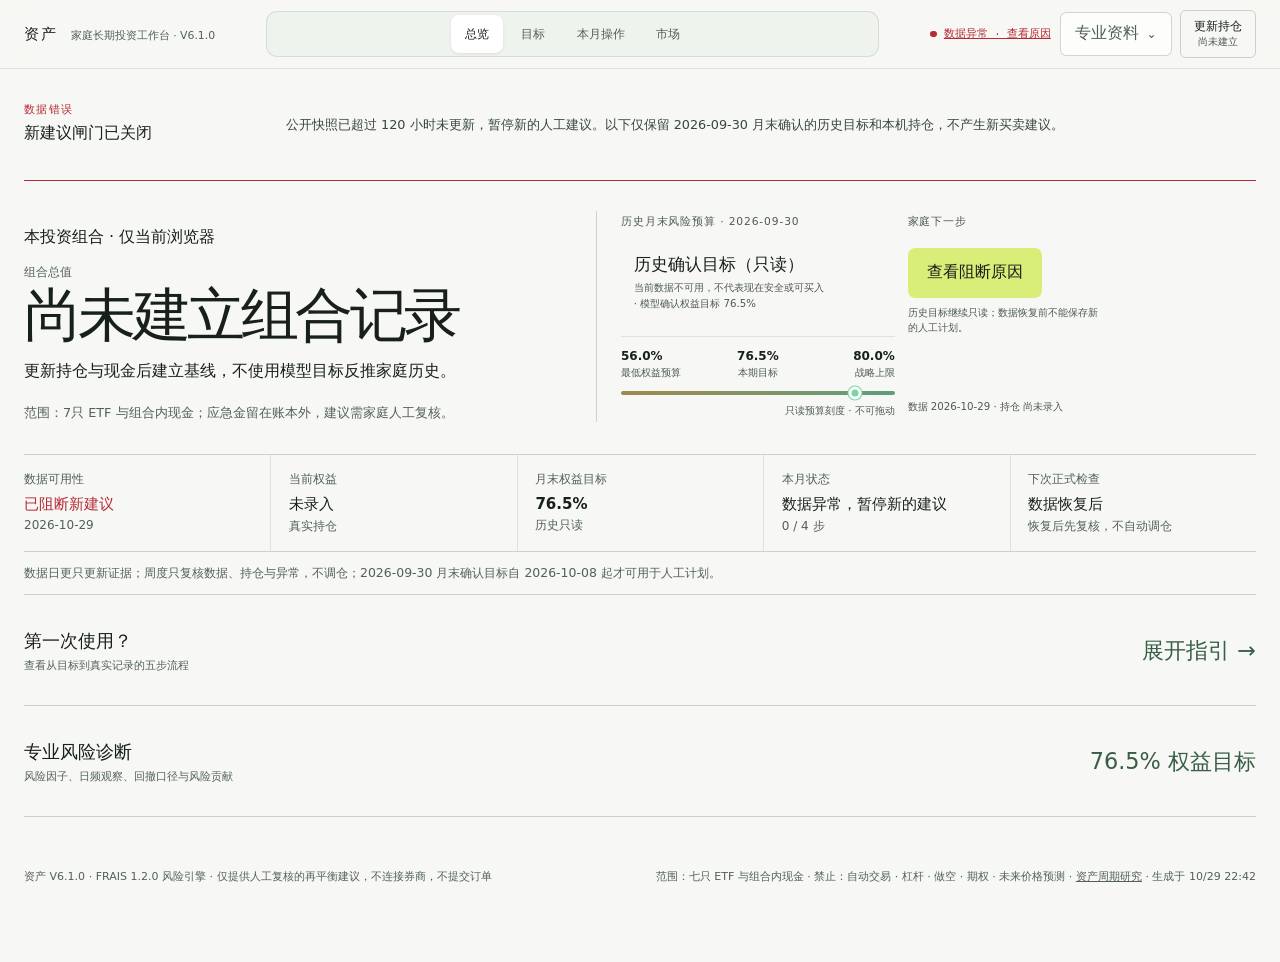
==== commit cb77f8a5: "data: refresh Asset public snapshot" ====
--- a/index.html
+++ b/index.html
@@ -10,9 +10,9 @@
     <link rel="icon" href="data:image/svg+xml,%3Csvg xmlns='http://www.w3.org/2000/svg' viewBox='0 0 64 64'%3E%3Crect width='64' height='64' rx='16' fill='%230a0f0e'/%3E%3Cpath d='M16 16h33v8H25v8h20v8H25v16h-9z' fill='%23d7f26f'/%3E%3C/svg%3E" />
     <title>资产总览 · 资产</title>
     <script type="module" crossorigin src="./assets/types-DgxJ8FX-.js"></script>
-    <script type="module" crossorigin src="./assets/portfolio-ledger-hshe3qaD.js"></script>
-    <script type="module" crossorigin src="./assets/main-waZ_Ggo4.js"></script>
-    <link rel="stylesheet" crossorigin href="./assets/main-CHsKLFba.css">
+    <script type="module" crossorigin src="./assets/portfolio-ledger-Du7uiXP8.js"></script>
+    <script type="module" crossorigin src="./assets/main-BSCp3Fcj.js"></script>
+    <link rel="stylesheet" crossorigin href="./assets/main-CSF6k2-C.css">
   </head>
   <body data-page="risk" data-root="./">
     <a class="skip-link" href="#main">跳到主要内容</a>
--- a/assets/main-CSF6k2-C.css
+++ b/assets/main-CSF6k2-C.css
@@ -0,0 +1 @@
+:root{--lightningcss-light:initial;--lightningcss-dark: ;--lightningcss-light: ;--lightningcss-dark:initial;color-scheme:dark;--bg:#0a0f0e;--surface:#111816;--surface-2:#17201d;--ink:#f0f4ee;--soft:#c5cec8;--muted:#87938d;--faint:#66706b;--line:#e9f3ec17;--line-strong:#e9f3ec2b;--accent:#d7f26f;--positive:#79d6a0;--negative:#ef7076;--warning:#e8cd68;--content:1320px;background:var(--bg);color:var(--ink);font-synthesis:none;text-rendering:optimizelegibility;--lightningcss-light:initial;--lightningcss-dark: ;color-scheme:light dark;font-family:-apple-system,BlinkMacSystemFont,PingFang SC,Microsoft YaHei,system-ui,sans-serif}@media (prefers-color-scheme:dark){:root{--lightningcss-light: ;--lightningcss-dark:initial}}.allocation-changes li span{font-size:.9rem;font-weight:540}.allocation-changes li strong{font-size:.9rem}.target-detail-disclosure>summary::-webkit-details-marker{display:none}.portfolio-assets-disclosure>summary::-webkit-details-marker{display:none}.portfolio-audit-disclosure>summary::-webkit-details-marker{display:none}.market-disclosure>summary::-webkit-details-marker{display:none}.data-disclosure>summary::-webkit-details-marker{display:none}.data-disclosure>section{margin-top:0}.portfolio-help{margin-top:1.5rem}.monthly-workflow .primary{min-height:48px}@media (prefers-color-scheme:light){:root{--bg:#f7f8f5;--surface:#fff;--surface-2:#edf1eb;--ink:#172019;--soft:#38463e;--muted:#5c6962;--faint:#6d7872;--line:#1720191a;--line-strong:#1720192e;--accent:#647b00;--positive:#147345;--negative:#b52a35;--warning:#8a6500}.topbar{background:#f7f8f5e8}input,select{background:#fff}.dialog-actions{background:#fffffff5}.primary{color:#172019;background:#d9ed79}.allocation-bar i{color:#101710}.professional-nav>div{box-shadow:0 24px 70px #1e282224}.markdown-body pre{background:#edf1eb}dialog::backdrop{background:#232b2561}}@media (max-width:820px){.overview-onboarding,.allocation-changes{grid-template-columns:1fr;gap:2rem}.portfolio-summary{grid-template-columns:1fr 1fr}.portfolio-summary>div:nth-child(3){border-left:0;border-top:1px solid var(--line);padding-left:0}.portfolio-summary>div:nth-child(4){border-top:1px solid var(--line)}.decision-row{grid-template-columns:1fr auto}.decision-path-values,.advice-reason{grid-column:1/-1}.professional-nav>div{width:auto;position:fixed;top:68px;left:16px;right:16px}}@media (max-width:560px){.scope-disclosure,.cadence-summary{font-size:.8rem!important}.overview-onboarding{min-height:0;padding:2.75rem 0}.target-detail-disclosure>summary,.portfolio-assets-disclosure>summary,.portfolio-audit-disclosure>summary,.market-disclosure>summary,.data-disclosure>summary{gap:.8rem;min-height:72px}.target-detail-disclosure>summary em,.portfolio-assets-disclosure>summary>strong,.portfolio-audit-disclosure>summary>strong,.market-disclosure>summary>strong,.data-disclosure>summary>strong{font-size:0}.target-detail-disclosure>summary em:after,.portfolio-assets-disclosure>summary>strong:after,.portfolio-audit-disclosure>summary>strong:after,.market-disclosure>summary>strong:after,.data-disclosure>summary>strong:after{content:"展开";font-size:.75rem}.decision-path-values{grid-template-columns:1fr 16px 1fr;align-items:start}.decision-path-values i:nth-of-type(2){display:none}.decision-path-values div:nth-of-type(3),.decision-path-values div:nth-of-type(4){margin-top:.65rem}.portfolio-summary strong{font-size:1rem}.professional-nav>summary{width:40px;height:40px}}*{box-sizing:border-box}html{scroll-behavior:smooth;scroll-padding-top:92px}body{background:var(--bg);min-width:320px;color:var(--ink);margin:0}button,input{color:inherit;font:inherit}a{color:inherit}button:focus-visible,a:focus-visible,input:focus-visible,select:focus-visible,summary:focus-visible{outline:2px solid var(--accent);outline-offset:3px}.skip-link{z-index:100;background:var(--accent);color:#12180f;padding:.7rem 1rem;text-decoration:none;position:fixed;top:-4rem;left:1rem}.skip-link:focus{top:1rem}.visually-hidden{clip:rect(0, 0, 0, 0)!important;white-space:nowrap!important;border:0!important;width:1px!important;height:1px!important;margin:-1px!important;padding:0!important;position:absolute!important;overflow:hidden!important}.boot-screen,.fatal{text-align:center;place-content:center;justify-items:center;gap:1.2rem;min-height:100svh;padding:2rem;display:grid}.boot-screen span{border:1px solid var(--line-strong);width:5rem;height:5rem;color:var(--accent);border-radius:50%;place-items:center;font:500 1.1rem/1 IBM Plex Mono,monospace;animation:1.8s ease-in-out infinite pulse;display:grid}.boot-screen p,.fatal p{color:var(--muted)}.fatal h1{letter-spacing:-.06em;max-width:700px;margin:0;font-size:clamp(2.3rem,6vw,5rem)}.shell{--regime:var(--warning);min-height:100svh}.topbar{z-index:20;border-bottom:1px solid var(--line);-webkit-backdrop-filter:blur(18px);backdrop-filter:blur(18px);background:#0a0f0ee8;position:sticky;top:0}.topbar-inner{width:min(var(--content), calc(100% - 48px));grid-template-columns:auto 1fr auto;align-items:center;gap:clamp(1.5rem,4vw,4rem);min-height:68px;margin:0 auto;display:grid}.brand{white-space:nowrap;align-items:baseline;gap:.8rem;text-decoration:none;display:flex}.brand b{letter-spacing:.13em;font-size:.93rem}.brand span{color:var(--muted);font-size:.68rem}.page-nav{justify-content:center;align-items:stretch;gap:1.5rem;height:68px;display:flex}.page-nav a{color:var(--muted);white-space:nowrap;align-items:center;font-size:.76rem;text-decoration:none;transition:color .18s;display:flex;position:relative}.page-nav a:hover,.page-nav a[aria-current=page]{color:var(--ink)}.page-nav a[aria-current=page]:after{content:"";background:var(--regime);height:2px;position:absolute;bottom:-1px;left:0;right:0}.nav-short{display:none}.top-actions{white-space:nowrap;align-items:center;gap:1rem;display:flex}.data-stamp{color:var(--muted);align-items:center;gap:.45rem;font:.66rem/1 IBM Plex Mono,monospace;display:flex}.data-stamp i{background:currentColor;border-radius:50%;width:.4rem;height:.4rem}.data-stamp.data-good{color:var(--positive)}.data-stamp.data-bad{color:var(--negative)}.quiet-button,.primary,.secondary,.text-button,.danger-link{cursor:pointer;border:0;transition:transform .18s,border-color .18s,background .18s,color .18s}.quiet-button{border:1px solid var(--line-strong);background:0 0;border-radius:.35rem;padding:.55rem .8rem;font-size:.74rem}.quiet-button:hover,.secondary:hover{border-color:var(--accent);background:#d7f26f0f}.quiet-button:active,.primary:active,.secondary:active{transform:scale(.98)}main,footer{width:min(var(--content), calc(100% - 48px));margin:0 auto}.data-error-banner{border-bottom:1px solid var(--negative);grid-template-columns:230px 1fr auto;align-items:center;gap:2rem;min-height:112px;padding:1.5rem 0;display:grid}.data-error-banner span,.data-error-banner strong{display:block}.data-error-banner span{color:var(--negative);letter-spacing:.12em;font:500 .68rem/1 IBM Plex Mono,monospace}.data-error-banner strong{margin-top:.5rem;font-size:1rem}.data-error-banner p{color:var(--soft);margin:0;font-size:.8rem;line-height:1.7}.data-error-banner a{color:var(--negative);white-space:nowrap;font-size:.76rem;text-decoration:none}.data-triage{border-bottom:1px solid var(--line-strong);grid-template-columns:minmax(230px,.8fr) minmax(420px,1.4fr) minmax(190px,.6fr);align-items:center;gap:2rem;min-height:150px;display:grid}.data-triage h2{margin:0;font-size:1.5rem;font-weight:540}.data-triage ol{gap:.7rem;margin:0;padding:0;list-style:none;display:grid}.data-triage li{color:var(--soft);grid-template-columns:28px 1fr;gap:.7rem;font-size:.73rem;line-height:1.5;display:grid}.data-triage li b{color:var(--accent);font:500 .65rem/1.5 IBM Plex Mono,monospace}.data-triage aside{border-left:1px solid var(--line);padding-left:1.5rem}.data-triage aside span,.data-triage aside strong,.data-triage aside small{display:block}.data-triage aside span,.data-triage aside small{color:var(--muted);font-size:.62rem;line-height:1.5}.data-triage aside strong{text-overflow:ellipsis;margin:.5rem 0;font:500 .68rem/1.4 IBM Plex Mono,monospace;overflow:hidden}.asset-overview-hero{border-bottom:1px solid var(--line-strong);grid-template-columns:minmax(0,1fr) auto;align-items:center;gap:3rem;min-height:320px;padding:2.75rem 0;display:grid}.asset-overview-title>span{color:var(--muted);font-size:.78rem;display:block}.asset-overview-title h1{letter-spacing:-.065em;margin:.45rem 0 1.2rem;font-size:clamp(3.5rem,6.5vw,5.7rem);font-weight:560;line-height:.92}.asset-overview-title h1.baseline-empty{max-width:720px;font-size:clamp(2.7rem,5.2vw,4.5rem);line-height:1}.asset-overview-title>div{flex-wrap:wrap;align-items:baseline;gap:.45rem 1rem;display:flex}.asset-overview-title>div strong{font-size:1.2rem;font-weight:550}.asset-overview-title>div span{color:var(--muted);font-size:.7rem}.asset-overview-title>p:last-child{color:var(--muted);margin:1.35rem 0 0;font-size:.76rem}.asset-overview-hero>aside{gap:.8rem;min-width:185px;display:grid}.asset-overview-hero>aside small{max-width:190px;color:var(--faint);font-size:.64rem;line-height:1.5}.asset-v5-hero{grid-template-columns:minmax(0,1fr) minmax(270px,340px)}.monthly-action{border-left:1px solid var(--line-strong);padding:1.5rem 0 1.5rem 2rem}.monthly-action>span,.monthly-action>strong,.monthly-action>small{display:block}.monthly-action>span{color:var(--faint);letter-spacing:.08em;font-size:.67rem}.monthly-action>strong{letter-spacing:-.045em;margin-top:.7rem;font-size:clamp(1.7rem,3vw,2.7rem);font-weight:550}.monthly-action>p{color:var(--soft);margin:.8rem 0;font-size:.8rem;line-height:1.7}.monthly-action>small{margin-bottom:1.2rem;max-width:none!important}.monthly-action>a{justify-content:center;text-decoration:none;display:inline-flex}.monthly-action>button{margin-left:.5rem}.cadence-inline{border-bottom:1px solid var(--line-strong);min-height:66px;color:var(--muted);justify-content:center;align-items:center;gap:clamp(.7rem,2.5vw,2.5rem);font-size:.7rem;display:flex}.cadence-inline b{color:var(--ink);margin-right:.3rem;font-weight:540}.cadence-inline i{color:var(--faint);font-style:normal}.amounts-hidden .private-amount{filter:blur(10px);-webkit-user-select:none;user-select:none}.overview-curve-section{border-bottom:1px solid var(--line-strong);padding:3.8rem 0 3.2rem}.overview-curve-head{justify-content:space-between;align-items:end;gap:2rem;display:flex}.overview-curve-head h2{letter-spacing:-.045em;margin:0;font-size:clamp(2rem,3.2vw,3.2rem);font-weight:550;line-height:1}.overview-controls{gap:1rem;display:flex}.overview-controls span{border:1px solid var(--line-strong);display:flex}.overview-controls button{color:var(--muted);cursor:pointer;background:0 0;border:0;padding:.55rem .8rem;font-size:.68rem}.overview-controls button[aria-pressed=true]{background:var(--surface-2);color:var(--accent)}.asset-curve{min-height:310px;margin-top:2.4rem}.asset-curve svg{width:100%;height:310px;overflow:visible}.asset-curve-line{fill:none;stroke:var(--accent);stroke-width:2.3px;vector-effect:non-scaling-stroke}.asset-curve-area{fill:color-mix(in srgb, var(--accent) 6%, transparent)}.asset-curve circle{fill:var(--warning);stroke:var(--bg);stroke-width:2px}.asset-curve text{fill:var(--faint);font:18px IBM Plex Mono,monospace}.asset-curve .curve-date{font-size:15px}.asset-curve .curve-date.end{text-anchor:end}.overview-empty{border:1px dashed var(--line-strong);text-align:center;place-content:center;justify-items:center;height:280px;display:grid}.overview-empty strong{font-size:1.3rem;font-weight:540}.overview-empty p{max-width:460px;color:var(--muted);font-size:.77rem;line-height:1.7}.curve-ledger,.ledger-status,.record-summary,.local-quality-grid{border-top:1px solid var(--line);border-bottom:1px solid var(--line);grid-template-columns:repeat(4,1fr);display:grid}.curve-ledger{grid-template-columns:repeat(6,1fr)}.curve-ledger>span,.ledger-status>span,.record-summary>span{color:var(--muted);padding:1rem 1.2rem;font-size:.67rem}.curve-ledger>span:first-child,.ledger-status>span:first-child,.record-summary>span:first-child{padding-left:0}.curve-ledger>span+span,.ledger-status>span+span,.record-summary>span+span{border-left:1px solid var(--line)}.curve-ledger strong,.ledger-status strong,.record-summary strong{color:var(--ink);margin-top:.35rem;font-size:.84rem;font-weight:540;display:block}.asset-group-overview{border-top:1px solid var(--line-strong);border-bottom:1px solid var(--line-strong);grid-template-columns:repeat(4,1fr);display:grid}.asset-group-overview article{min-width:0;padding:1.5rem 1.35rem}.asset-group-overview article:first-child{padding-left:0}.asset-group-overview article+article{border-left:1px solid var(--line)}.asset-group-overview article>div{grid-template-columns:1fr auto;gap:.35rem .8rem;display:grid}.asset-group-overview article>div>span{color:var(--muted);font-size:.7rem}.asset-group-overview article>div>strong{font-size:1.55rem;font-weight:540}.asset-group-overview article>div>b{color:var(--soft);grid-column:1/-1;font-size:.75rem;font-weight:500}.asset-group-overview article>p{min-height:4.3em;color:var(--muted);font-size:.7rem;line-height:1.55}.asset-group-overview ul{margin:1.2rem 0 0;padding:0;list-style:none}.asset-group-overview li{border-top:1px solid var(--line);color:var(--soft);justify-content:space-between;gap:.6rem;padding:.55rem 0;font-size:.67rem;display:flex}.asset-group-overview li strong{color:var(--ink);font-weight:520}.overview-action{border-bottom:1px solid var(--line-strong);grid-template-columns:1fr 340px;align-items:center;gap:4rem;min-height:230px;padding:3rem 0;display:grid}.overview-action h2{color:var(--positive);letter-spacing:-.055em;margin:0;font-size:clamp(2.4rem,5vw,4.5rem);font-weight:550;line-height:.95}.overview-action.warning h2{color:var(--warning)}.overview-action.negative h2{color:var(--negative)}.overview-action p{max-width:680px;color:var(--muted);line-height:1.7}.overview-action>div:last-child{border-left:1px solid var(--line-strong);padding-left:2rem}.overview-action>div:last-child span,.overview-action>div:last-child small{color:var(--muted);font-size:.67rem;display:block}.overview-action>div:last-child strong{margin:.5rem 0;font-size:1.25rem;font-weight:540;display:block}.overview-action a{color:var(--accent);margin-top:1rem;font-size:.72rem;text-decoration:none;display:inline-block}.overview-risk-details{border-bottom:1px solid var(--line-strong)}.overview-risk-details>summary{cursor:pointer;justify-content:space-between;align-items:center;gap:2rem;min-height:110px;list-style:none;display:flex}.overview-risk-details>summary::-webkit-details-marker{display:none}.overview-risk-details>summary span b,.overview-risk-details>summary span small{display:block}.overview-risk-details>summary span b{font-size:1.15rem}.overview-risk-details>summary span small{color:var(--muted);margin-top:.35rem;font-size:.68rem}.overview-risk-details>summary>strong{color:var(--regime);font-size:1.4rem;font-weight:540}.overview-risk-body{border-top:1px solid var(--line)}.cadence-panel{border-bottom:1px solid var(--line-strong);grid-template-columns:minmax(300px,.85fr) minmax(560px,1.15fr);align-items:center;gap:clamp(3rem,7vw,7rem);padding:3.5rem 0;display:grid}.cadence-action h2{color:var(--positive);letter-spacing:-.05em;margin:0;font-size:clamp(2.2rem,4.5vw,4rem);font-weight:550;line-height:1}.cadence-action>p:not(.eyebrow){max-width:40rem;color:var(--muted);margin:1rem 0 1.5rem;font-size:.8rem;line-height:1.7}.cadence-action dl{border-top:1px solid var(--line);grid-template-columns:repeat(3,1fr);margin:0;display:grid}.cadence-action dl div{padding:.8rem .8rem 0 0}.cadence-action dt{color:var(--faint);font-size:.64rem}.cadence-action dd{margin:.35rem 0 0;font-size:.76rem}.cadence-panel ol{border-top:1px solid var(--line-strong);margin:0;padding:0;list-style:none}.cadence-panel li{border-bottom:1px solid var(--line);grid-template-columns:72px 150px 1fr;align-items:center;gap:1rem;min-height:82px;display:grid;position:relative}.cadence-panel li:before{content:"";background:var(--accent);width:2px;height:0;transition:height .25s;position:absolute;left:0}.cadence-panel li.current:before,.cadence-panel li:hover:before{height:56%}.cadence-panel li span,.cadence-panel li small{color:var(--muted);font-size:.68rem;line-height:1.5}.cadence-panel li strong{font-size:.82rem;font-weight:540}.model-integrity{border-bottom:1px solid var(--line-strong);grid-template-columns:230px 1fr;align-items:start;gap:2rem;padding:1.35rem 0;display:grid}.model-integrity>div:first-child span,.model-integrity>div:first-child strong{display:block}.model-integrity>div:first-child span{color:var(--muted);font-size:.68rem}.model-integrity>div:first-child strong{color:var(--positive);margin-top:.45rem;font-size:1rem;font-weight:540}.model-integrity.failed>div:first-child strong{color:var(--negative)}.model-integrity>div:last-child{border-left:1px solid var(--line);grid-template-columns:repeat(5,1fr);display:grid}.model-integrity>div:last-child>span{min-width:0;padding:0 1rem}.model-integrity i{background:var(--positive);border-radius:50%;width:.42rem;height:.42rem;margin-right:.45rem;display:inline-block}.model-integrity.failed i{background:var(--negative)}.model-integrity b{font-size:.7rem;font-weight:540}.model-integrity small{color:var(--faint);margin-top:.45rem;font-size:.61rem;line-height:1.5;display:block}.local-quality-grid{grid-template-columns:repeat(3,1fr)}.local-quality-grid>div{padding:1.2rem 1.3rem}.local-quality-grid>div:nth-child(3n+1){padding-left:0}.local-quality-grid>div:not(:nth-child(3n+1)){border-left:1px solid var(--line)}.local-quality-grid>div:nth-child(n+4){border-top:1px solid var(--line)}.local-quality-grid span{color:var(--muted);font-size:.67rem;display:block}.local-quality-grid strong{margin-top:.45rem;font-size:.9rem;font-weight:540;display:block}.cash-flow-history{border-top:1px solid var(--line);margin-top:1.5rem}.cash-flow-history summary{color:var(--soft);cursor:pointer;padding:1rem 0;font-size:.76rem}.cash-flow-history>p{color:var(--muted);font-size:.74rem}.decision-header{border-bottom:1px solid var(--line);grid-template-columns:minmax(0,1.15fr) minmax(320px,.85fr);align-items:center;gap:clamp(3rem,8vw,8rem);min-height:410px;padding:3.5rem 0;display:grid}.decision-primary>p:not(.eyebrow){max-width:45rem;color:var(--soft);margin:1.4rem 0 0;font-size:.95rem;line-height:1.75}.decision-number{grid-template-columns:auto 1fr;align-items:end;gap:.45rem 1.5rem;display:grid}.decision-number span{color:var(--muted);grid-column:1/-1;font-size:.76rem}.decision-number strong{color:var(--regime);letter-spacing:-.07em;font-size:clamp(4rem,7vw,6rem);font-weight:560;line-height:.85}.decision-number small{color:var(--soft);padding-bottom:.35rem;font-size:.76rem}.decision-context{border-left:1px solid var(--line-strong);padding-left:clamp(2rem,5vw,5rem)}.budget-state,.decision-outcome{padding:1.25rem 0}.budget-state{border-bottom:1px solid var(--line)}.budget-state span,.decision-outcome span,.budget-state small,.decision-outcome small{color:var(--muted);font-size:.68rem;display:block}.budget-state strong{letter-spacing:-.05em;margin:.55rem 0;font-size:clamp(2.2rem,4vw,3.6rem);font-weight:550;line-height:1;display:block}.decision-outcome strong{margin:.5rem 0;font-size:1.35rem;font-weight:540;display:block}.decision-outcome.positive strong{color:var(--positive)}.decision-outcome.warning strong{color:var(--warning)}.decision-outcome.negative strong{color:var(--negative)}.decision-outcome a{color:var(--accent);margin-top:1rem;font-size:.74rem;text-decoration:none;display:inline-block}.observation-strip{border-bottom:1px solid var(--line-strong);grid-template-columns:repeat(4,minmax(0,1fr)) minmax(240px,1.2fr);align-items:stretch;display:grid}.observation-strip>div,.observation-strip aside{min-width:0;padding:1.15rem 1.3rem}.observation-strip>div:first-child{padding-left:0}.observation-strip>div+div,.observation-strip aside{border-left:1px solid var(--line)}.observation-strip span,.observation-strip small{color:var(--muted);font-size:.65rem;display:block}.observation-strip strong{margin-top:.4rem;font-size:.95rem;font-weight:530;display:block}.observation-strip aside{background:#ffffff05}.observation-strip aside strong{color:var(--soft);margin-bottom:.3rem}.risk-hero{border-bottom:1px solid var(--line);grid-template-columns:1.15fr .85fr;align-items:center;gap:clamp(3rem,8vw,8rem);min-height:540px;padding:4rem 0;display:grid;position:relative}.risk-hero:before{content:"";z-index:-1;background:color-mix(in srgb, var(--regime) 10%, transparent);filter:blur(100px);pointer-events:none;border-radius:50%;width:32rem;height:32rem;position:absolute;top:8%;right:2%}.eyebrow{color:var(--accent);letter-spacing:.14em;text-transform:uppercase;margin:0 0 1rem;font:500 .67rem/1.5 IBM Plex Mono,monospace}.risk-hero-label{color:var(--muted);font-size:.82rem;display:block}.risk-hero h1{color:var(--regime);letter-spacing:-.075em;margin:.7rem 0 0;font-size:clamp(4.7rem,8vw,6rem);font-weight:560;line-height:.9}.risk-observation{border-left:1px solid var(--line-strong);padding-left:clamp(2rem,5vw,5rem)}.risk-observation h2{letter-spacing:-.06em;margin:0;font-size:clamp(2.4rem,5vw,4.25rem);font-weight:560;line-height:.95}.risk-observation h2 span{color:var(--regime);letter-spacing:0;margin-top:.9rem;font-size:.32em;display:block}.lead{max-width:42rem;color:var(--soft);margin:2.2rem 0 0;font-size:clamp(1rem,1.7vw,1.28rem);line-height:1.8}.signal-stamp{color:var(--muted);align-items:center;gap:.8rem;margin-top:2rem;font-size:.78rem;display:flex}.signal-stamp i{background:var(--regime);width:.55rem;height:.55rem;box-shadow:0 0 0 .3rem color-mix(in srgb, var(--regime) 15%, transparent);border-radius:50%}.signal-stamp strong{color:var(--ink);font-weight:500}.score{aspect-ratio:1;justify-self:center;place-items:center;width:min(28vw,320px);display:grid;position:relative}.score-ring{background:conic-gradient(var(--regime) calc(var(--score) * 1%), #ffffff12 0);border-radius:50%;transition:background .5s;position:absolute;inset:0;transform:rotate(-90deg);-webkit-mask:radial-gradient(circle,#0000 0 58%,#000 59%);mask:radial-gradient(circle,#0000 0 58%,#000 59%)}.score>div:last-child{text-align:center;gap:.65rem;display:grid}.score strong{letter-spacing:-.07em;font-size:clamp(3.6rem,7vw,6.4rem);font-weight:500;line-height:1}.score span{color:var(--muted);letter-spacing:.08em;font:.68rem/1.3 IBM Plex Mono,monospace}.compact-score{justify-self:start;width:min(18vw,180px);margin-top:2rem}.compact-score strong{font-size:clamp(2.5rem,4vw,3.8rem)}.status-rail{border-bottom:1px solid var(--line-strong);grid-template-columns:repeat(4,1fr);display:grid}.status-rail>div{min-width:0;padding:1.3rem 1.5rem}.status-rail>div:first-child{padding-left:0}.status-rail>div+div{border-left:1px solid var(--line)}.status-rail span,.status-rail small{color:var(--muted);font-size:.68rem;display:block}.status-rail strong{margin:.5rem 0 .35rem;font-size:1.2rem;font-weight:530;display:block}.page-intro{border-bottom:1px solid var(--line);flex-direction:column;justify-content:center;align-items:flex-start;min-height:300px;padding:3.5rem 0;display:flex}.page-intro h1{letter-spacing:-.055em;max-width:900px;margin:0;font-size:clamp(3rem,5vw,4.5rem);font-weight:600;line-height:.94}.page-intro>p:not(.eyebrow){max-width:680px;color:var(--soft);margin:1.6rem 0 0;font-size:1rem;line-height:1.75}.page-intro>.primary{margin-top:2rem}.page-intro>.page-links{margin-top:1.8rem}.model-intro{min-height:420px}.section{border-bottom:1px solid var(--line);padding:clamp(4.5rem,7vw,6rem) 0}.section.first{padding-top:3.25rem}.section.compact{padding-top:5rem;padding-bottom:5rem}.section-head{grid-template-columns:minmax(0,.9fr) minmax(330px,1.1fr);align-items:end;gap:clamp(2rem,7vw,7rem);margin-bottom:4rem;display:grid}.section-head h2{letter-spacing:-.045em;max-width:46rem;margin:0;font-size:clamp(2.15rem,3.8vw,3.65rem);font-weight:550;line-height:1.03}.section-head>p{max-width:48rem;color:var(--muted);margin:0;line-height:1.8}.factor-list{border-top:1px solid var(--line-strong)}.factor{border-bottom:1px solid var(--line);grid-template-columns:4rem minmax(260px,.9fr) minmax(180px,.55fr) minmax(260px,.8fr);align-items:center;gap:2rem;min-height:9.5rem;display:grid}.factor-index{color:var(--accent);font:500 .8rem/1 IBM Plex Mono,monospace}.factor-title{justify-content:space-between;align-items:baseline;gap:1rem;display:flex}.factor-title h3{margin:0;font-size:1.08rem;font-weight:550}.factor-title strong{font-size:1.65rem;font-weight:500}.track{background:#ffffff12;height:3px;margin-top:1rem}.track i{background:var(--regime);height:100%;transition:width .7s cubic-bezier(.2,.8,.2,1);display:block}.factor-score>span{color:var(--faint);margin-top:.45rem;font:.64rem/1.3 IBM Plex Mono,monospace;display:block}.factor-score .track{margin-top:.55rem}.factor>p{color:var(--muted);font-size:.86rem;line-height:1.7}.factor>p strong{color:var(--soft);font-weight:500}.factor-impact span,.factor-impact small{color:var(--faint);font-size:.65rem;line-height:1.5;display:block}.factor-impact strong{margin:.45rem 0 .3rem;font-size:1rem;font-weight:530;display:block}.reconciliation,.drawdown-scopes,.benchmark-questions{border-top:1px solid var(--line-strong);border-bottom:1px solid var(--line-strong);grid-template-columns:repeat(4,1fr);margin-top:3rem;display:grid}.reconciliation>div,.drawdown-scopes>div,.benchmark-questions>div{min-width:0;padding:1.25rem 1.35rem}.reconciliation>div:first-child,.drawdown-scopes>div:first-child,.benchmark-questions>div:first-child{padding-left:0}.reconciliation>div+div,.drawdown-scopes>div+div,.benchmark-questions>div+div{border-left:1px solid var(--line)}.reconciliation span,.reconciliation small,.drawdown-scopes span,.drawdown-scopes small{color:var(--muted);font-size:.66rem;line-height:1.5;display:block}.reconciliation strong,.drawdown-scopes strong{margin:.5rem 0 .35rem;font-size:1.05rem;font-weight:530;line-height:1.4;display:block}.drawdown-scopes{grid-template-columns:repeat(3,1fr);margin:0 0 3.5rem}.stability-layout{grid-template-columns:minmax(0,1.2fr) minmax(320px,.8fr);gap:clamp(3rem,7vw,7rem);display:grid}.stability-layout h3{letter-spacing:-.025em;margin:0 0 1.5rem;font-size:1.55rem;font-weight:540}.stability-list{border-top:1px solid var(--line-strong)}.stability-row{border-bottom:1px solid var(--line);grid-template-columns:1fr auto auto;align-items:center;gap:1.5rem;padding:1rem 0;display:grid}.stability-row span strong,.stability-row span small,.stability-row em small{display:block}.stability-row span strong{font-size:.78rem;font-weight:540}.stability-row span small,.stability-row em small{color:var(--faint);margin-top:.25rem;font-size:.62rem}.stability-row b{font-size:.74rem;font-weight:530}.stability-row em{color:var(--muted);text-align:right;font-size:.7rem;font-style:normal}.rs-audit{border-left:1px solid var(--line-strong);padding-left:clamp(1rem,4vw,4rem)}.rs-audit dl{grid-template-columns:1fr 1fr;gap:1rem;margin:0 0 1.5rem;display:grid}.rs-audit dl div{border-top:1px solid var(--line);padding-top:.8rem}.rs-audit dt{color:var(--faint);font-size:.64rem}.rs-audit dd{margin:.4rem 0 0;font-size:1.05rem}.rs-audit ol{border-top:1px solid var(--line);margin:0;padding:0;list-style:none}.rs-audit li{border-bottom:1px solid var(--line);grid-template-columns:22px 1fr auto;align-items:center;gap:.7rem;padding:.8rem 0;display:grid}.rs-audit li span,.rs-audit li small{color:var(--faint);font-size:.62rem}.rs-audit li strong,.rs-audit li b{font-size:.72rem;font-weight:530}.rs-audit li small{grid-column:2}.rs-audit>p{color:var(--muted);font-size:.72rem;line-height:1.65}.history-band{grid-template-columns:190px 1fr;align-items:end;gap:3rem;min-height:260px;margin-top:4rem;display:grid}.history-band span{color:var(--muted);font-size:.75rem;display:block}.history-band strong{margin-top:.6rem;font-size:2.5rem;font-weight:500;display:block}.history-band small{color:var(--faint);margin-top:.5rem;display:block}.sparkline{width:100%;height:190px;display:block;overflow:visible}.sparkline path{fill:none;stroke:var(--regime);stroke-width:2px;vector-effect:non-scaling-stroke}.risk-delta-strip{border-top:1px solid var(--line-strong);border-bottom:1px solid var(--line-strong);grid-template-columns:repeat(4,1fr);margin-top:4rem;display:grid}.risk-delta-strip>div{min-width:0;padding:1.4rem 1.5rem}.risk-delta-strip>div:first-child{padding-left:0}.risk-delta-strip>div+div{border-left:1px solid var(--line)}.risk-delta-strip span{color:var(--muted);font-size:.72rem;display:block}.risk-delta-strip strong{letter-spacing:-.03em;margin-top:.6rem;font-size:1.45rem;font-weight:520;display:block}.risk-delta-strip small{color:var(--faint);margin-top:.4rem;font-size:.67rem;line-height:1.4;display:block}.risk-concentration{border-top:1px solid var(--line-strong);border-bottom:1px solid var(--line-strong);grid-template-columns:minmax(300px,.8fr) minmax(420px,1.2fr) auto;align-items:center;gap:clamp(2rem,5vw,5rem);min-height:132px;margin-bottom:3rem;padding:1.5rem 0;display:grid}.risk-concentration span,.risk-concentration strong{display:block}.risk-concentration span{color:var(--warning);letter-spacing:.12em;font:500 .68rem/1 IBM Plex Mono,monospace}.risk-concentration strong{max-width:34rem;margin-top:.55rem;font-size:1.2rem;font-weight:550;line-height:1.4}.risk-concentration p{color:var(--muted);margin:0;font-size:.78rem;line-height:1.75}.risk-concentration small{max-width:150px;color:var(--faint);font-size:.67rem;line-height:1.55}.risk-ownership{grid-template-columns:minmax(280px,.75fr) minmax(480px,1.25fr);align-items:start;gap:clamp(3rem,7vw,7rem);display:grid}.risk-ownership-summary h3{letter-spacing:-.04em;max-width:26rem;margin:0;font-size:clamp(1.8rem,3.2vw,3rem);font-weight:550;line-height:1.1}.risk-ownership-summary>p:not(.eyebrow){max-width:34rem;color:var(--muted);font-size:.84rem;line-height:1.8}.risk-ownership-summary dl{grid-template-columns:1fr 1fr;gap:1rem;margin:2rem 0 0;display:grid}.risk-ownership-summary dl div{border-top:1px solid var(--line);padding-top:.8rem}.risk-ownership-summary dt{color:var(--faint);font-size:.68rem}.risk-ownership-summary dd{margin:.45rem 0 0;font-size:1.25rem}.risk-owner-list{border-top:1px solid var(--line)}.risk-owner{border-bottom:1px solid var(--line);grid-template-columns:minmax(120px,.55fr) minmax(260px,1.45fr) 76px;align-items:center;gap:1.2rem;min-height:92px;display:grid}.risk-owner-name strong{font-size:.81rem;font-weight:540;display:block}.risk-owner-name small{color:var(--faint);margin-top:.3rem;font:.62rem/1.3 IBM Plex Mono,monospace;display:block}.risk-owner-scales{gap:.65rem;display:grid}.risk-owner-scales>div{grid-template-columns:82px 1fr;align-items:center;gap:.7rem;display:grid}.risk-owner-scales span{color:var(--faint);font:.62rem/1.2 IBM Plex Mono,monospace}.risk-owner-value{text-align:right;font-size:.8rem;font-weight:540}.risk-owner-track{background:#ffffff0f;height:4px;display:block}.risk-owner-track b{transform-origin:0;height:100%;animation:.7s cubic-bezier(.2,.8,.2,1) both grow-line;display:block}.risk-owner-track.capital b{background:var(--soft);opacity:.62}.risk-owner-track.risk b{background:var(--regime)}.risk-owner-track.diversifier b{background:var(--positive);background-image:repeating-linear-gradient(135deg,#0000 0 3px,#0a0f0e73 3px 5px)}.market-intro{min-height:340px}.cycle-intro{min-height:245px;padding-top:2.8rem;padding-bottom:2.8rem}.cycle-section{padding-top:2.2rem;overflow:hidden}.cycle-health{border-top:1px solid var(--line-strong);border-bottom:1px solid var(--line);grid-template-columns:minmax(190px,.55fr) minmax(320px,1.45fr) auto;align-items:center;gap:1rem 2rem;min-height:58px;padding:.9rem 0;display:grid}.cycle-health strong{color:var(--positive);letter-spacing:.08em;font:500 .67rem/1.4 IBM Plex Mono,monospace}.cycle-health span{color:var(--soft);font-size:.72rem;line-height:1.55}.cycle-health small{color:var(--faint);text-align:right;font-size:.62rem;line-height:1.45}.cycle-health.is-error{border-color:color-mix(in srgb, var(--negative) 55%, var(--line))}.cycle-health.is-error strong{color:var(--negative)}.cycle-health.is-unknown strong{color:var(--warning)}.cycle-weekly{border-bottom:1px solid var(--line-strong);grid-template-columns:minmax(320px,1.15fr) minmax(330px,1fr) 150px;align-items:center;gap:clamp(2rem,5vw,5rem);min-height:178px;display:grid}.cycle-weekly h2{letter-spacing:-.04em;margin:0;font-size:clamp(1.8rem,3vw,2.8rem);font-weight:550}.cycle-weekly-title>p:last-child{max-width:47rem;color:var(--muted);margin:.75rem 0 0;font-size:.78rem;line-height:1.7}.cycle-weekly-move{grid-template-columns:72px 1fr;align-items:baseline;gap:.55rem 1rem;display:grid}.cycle-weekly-move span,.cycle-weekly-count span{color:var(--faint);font-size:.64rem}.cycle-weekly-move strong{color:var(--soft);font-size:.7rem;font-weight:520;line-height:1.6}.cycle-weekly-count{border-left:1px solid var(--line);padding-left:1.5rem}.cycle-weekly-count strong{letter-spacing:-.06em;margin-top:.35rem;font-size:3.1rem;font-weight:500;line-height:1;display:block}.cycle-weekly-count small{color:var(--faint);margin-top:.45rem;font-size:.59rem;display:block}.cycle-breadth{border-bottom:1px solid var(--line-strong);grid-template-columns:100px repeat(7,1fr);display:grid}.cycle-breadth>p,.cycle-breadth>div{min-width:0;margin:0;padding:.9rem .75rem}.cycle-breadth>p{color:var(--muted);padding-left:0;font-size:.67rem}.cycle-breadth>div{border-left:1px solid var(--line);border-top:2px solid var(--cycle-color)}.cycle-breadth strong,.cycle-breadth span,.cycle-breadth small{text-overflow:ellipsis;white-space:nowrap;display:block;overflow:hidden}.cycle-breadth strong{color:var(--cycle-color);font-size:.68rem;font-weight:550}.cycle-breadth span{color:var(--soft);margin-top:.4rem;font:.6rem/1.2 IBM Plex Mono,monospace}.cycle-breadth small{color:var(--faint);margin-top:.3rem;font-size:.55rem}.cycle-read-guide{border-top:1px solid var(--line-strong);border-bottom:1px solid var(--line-strong);grid-template-columns:repeat(5,1fr);margin-top:2.5rem;display:grid}.cycle-read-guide>summary{color:var(--soft);cursor:pointer;grid-column:1/-1;padding:1rem 0;font-size:.74rem}.cycle-read-guide>div{border-top:1px solid var(--line);min-width:0;padding:1.2rem}.cycle-read-guide>div:first-of-type{padding-left:0}.cycle-read-guide>div+div{border-left:1px solid var(--line)}.cycle-read-guide span{color:var(--accent);font:.6rem/1 IBM Plex Mono,monospace}.cycle-read-guide strong{margin-top:.6rem;font-size:.78rem;font-weight:540;display:block}.cycle-read-guide small{color:var(--faint);margin-top:.45rem;font-size:.64rem;line-height:1.55;display:block}.cycle-controls{border-bottom:1px solid var(--line-strong);grid-template-columns:auto minmax(320px,1fr) 180px;align-items:end;gap:2rem;padding:1.25rem 0;display:grid}.cycle-controls span{color:var(--muted);letter-spacing:.06em;justify-content:space-between;gap:1rem;margin-bottom:.65rem;font-size:.67rem;display:flex}.cycle-controls b{color:var(--ink)}.cycle-controls input{width:100%;height:2px;accent-color:var(--accent);border:0;padding:0}.cycle-controls select{border:1px solid var(--line-strong);background:var(--surface);width:100%;color:var(--ink);padding:.48rem .6rem;font-size:.72rem}.cycle-buttons{display:flex}.cycle-buttons button{border:1px solid var(--line-strong);min-height:35px;color:var(--muted);cursor:pointer;background:0 0;padding:.45rem .75rem}.cycle-buttons button+button{border-left:0}.cycle-buttons button[aria-pressed=true]{background:var(--accent);color:#111815}.cycle-status{border-bottom:1px solid var(--line);min-height:45px;color:var(--muted);flex-wrap:wrap;align-items:center;gap:.7rem 1.4rem;font:.62rem/1.4 IBM Plex Mono,monospace;display:flex}.cycle-status strong{color:var(--ink)}.cycle-status small{color:var(--faint);margin-left:auto}.cycle-scroll{min-width:1180px;padding-top:1.7rem}[data-cycle-board]{overflow-x:auto}.cycle-heads{grid-template-columns:repeat(7,1fr);gap:.45rem;margin-bottom:.45rem;display:grid}.cycle-heads>div{border-top:3px solid var(--cycle-color);background:color-mix(in srgb, var(--cycle-color) 10%, transparent);padding:.75rem}.cycle-heads strong{color:var(--cycle-color);font-size:1rem}.cycle-heads span{float:right;color:var(--faint);font:.65rem/1.5 IBM Plex Mono,monospace}.cycle-grid{grid-template-rows:repeat(8,132px);grid-template-columns:repeat(7,1fr);grid-auto-flow:column;gap:.45rem;display:grid}.cycle-tile{border:1px solid color-mix(in srgb, var(--cycle-color) 45%, var(--line));background:color-mix(in srgb, var(--cycle-color) 8%, var(--surface));cursor:pointer;min-width:0;padding:.7rem;transition:opacity .18s,transform .18s,border-color .18s;position:relative}.cycle-tile:hover,.cycle-tile:focus{z-index:5;border-color:var(--cycle-color);outline:0;transform:translateY(-3px)}.cycle-tile.is-pending{border-style:dashed;border-color:color-mix(in srgb, var(--cycle-color) 28%, var(--line));background:color-mix(in srgb, var(--cycle-color) 2%, var(--surface))}.cycle-tile.is-pending .cycle-no-data{opacity:.72}.cycle-tile.is-muted{opacity:.17}.cycle-tile>div{justify-content:space-between;gap:.5rem;display:flex}.cycle-tile h3{color:var(--ink);white-space:nowrap;text-overflow:ellipsis;margin:0;font-size:.72rem;font-weight:560;overflow:hidden}.cycle-tile>div>span{color:var(--muted);font:.6rem/1.2 IBM Plex Mono,monospace}.cycle-tile>small{color:var(--faint);letter-spacing:.05em;margin-top:.25rem;font:.52rem/1.2 IBM Plex Mono,monospace;display:block}.cycle-spark{width:100%;height:38px;margin-top:.25rem;display:block}.cycle-spark line{stroke:var(--line);stroke-width:.6px}.cycle-spark polyline{fill:none;stroke-width:1.6px;vector-effect:non-scaling-stroke}.cycle-no-data{height:38px;color:var(--faint);align-items:center;font-size:.55rem;display:flex}.cycle-tile>dl{grid-template-columns:1fr 1fr;gap:.5rem;margin:0;display:grid}.cycle-tile>dl div{min-width:0}.cycle-tile dt{color:var(--faint);white-space:nowrap;text-overflow:ellipsis;font-size:.52rem;overflow:hidden}.cycle-tile dd{color:var(--ink);margin:.15rem 0 0;font:.62rem/1.2 IBM Plex Mono,monospace}.cycle-tile>footer{color:var(--faint);justify-content:space-between;margin-top:.4rem;font-size:.5rem;display:flex}.cycle-dialog{border:1px solid var(--line-strong);width:min(680px,100vw - 2rem);max-height:min(800px,100svh - 3rem);color:var(--ink);background:#111817;border-radius:0;padding:2.5rem;overflow:auto;box-shadow:0 24px 70px #0000009e}.cycle-dialog::backdrop{-webkit-backdrop-filter:blur(5px);backdrop-filter:blur(5px);background:#020605c2}.cycle-dialog-close{z-index:2;float:right;border:1px solid var(--line-strong);color:var(--muted);cursor:pointer;background:#111817;padding:.45rem .7rem;font-size:.68rem;position:sticky;top:0}.cycle-dialog h2{letter-spacing:-.05em;margin:0;font-size:clamp(2.2rem,6vw,3.6rem);font-weight:550}.cycle-dialog h3{margin:0 0 .7rem;font-size:.88rem;font-weight:550}.cycle-dialog p{color:var(--muted);font-size:.77rem;line-height:1.75}.cycle-dialog section{border-top:1px solid var(--line);margin-top:2rem;padding-top:1.25rem}.cycle-dialog a{color:var(--accent);font-size:.72rem}.cycle-dialog-state{border-bottom:1px solid var(--line-strong);align-items:center;gap:1rem;padding:.8rem 0 1.2rem;display:flex}.cycle-dialog-state span{color:var(--accent);flex:none;font-weight:550}.cycle-dialog-metrics{grid-template-columns:repeat(3,1fr);margin:0;display:grid}.cycle-dialog-metrics div{border-bottom:1px solid var(--line);min-width:0;padding:1rem .8rem}.cycle-dialog-metrics div:nth-child(3n+1){padding-left:0}.cycle-dialog-metrics div:not(:nth-child(3n+1)){border-left:1px solid var(--line)}.cycle-dialog-metrics dt{min-height:2em;color:var(--faint);font-size:.62rem}.cycle-dialog-metrics dd{margin:.45rem 0 0;font:500 1.15rem/1.2 IBM Plex Mono,monospace}.cycle-dialog .warning-text{color:var(--warning)}.cycle-audit{border-left:2px solid var(--line-strong);padding-left:1rem}.cycle-dialog-boundary{border:1px solid var(--line-strong);margin-top:2rem;padding:1rem}.cycle-unavailable{max-width:760px;padding:4rem 0}.cycle-unavailable h2{letter-spacing:-.045em;margin:0;font-size:clamp(2rem,4vw,3.4rem)}.cycle-unavailable>p:not(.eyebrow){color:var(--muted);line-height:1.75}.market-workspace-section{padding-top:2.5rem}.market-toolbar{grid-template-columns:1fr auto;align-items:end;gap:2rem;margin-bottom:3rem;display:grid}.asset-switcher{border-top:1px solid var(--line-strong);border-bottom:1px solid var(--line-strong);grid-template-columns:repeat(5,1fr);display:grid}.asset-switcher button,.range-switcher button{color:var(--muted);cursor:pointer;background:0 0;border:0}.asset-switcher button{text-align:left;border-right:1px solid var(--line);min-height:72px;padding:1rem;transition:color .18s,background .18s}.asset-switcher button:first-child{padding-left:0}.asset-switcher button:last-child{border-right:0}.asset-switcher button:hover,.asset-switcher button[aria-pressed=true]{color:var(--ink);background:#d7f26f09}.asset-switcher button[aria-pressed=true]{box-shadow:inset 0 2px var(--regime)}.asset-switcher span{font-size:.76rem;font-weight:540;display:block}.asset-switcher small{color:var(--faint);margin-top:.4rem;font:.59rem/1.4 IBM Plex Mono,monospace;display:block}.range-switcher{border:1px solid var(--line-strong);border-radius:.35rem;gap:.25rem;padding:.25rem;display:flex}.range-switcher button{white-space:nowrap;border-radius:.22rem;padding:.48rem .65rem;font-size:.69rem}.range-switcher button[aria-pressed=true]{background:var(--accent);color:#12180f}.market-metrics{margin-bottom:3rem}.market-layout{grid-template-columns:minmax(0,1fr) 285px;align-items:stretch;gap:3rem;display:grid}.market-chart{border-top:1px solid var(--line-strong);border-bottom:1px solid var(--line-strong);min-width:0;min-height:620px;padding:1.2rem 0 0;transition:opacity .2s,transform .2s}.market-chart.is-changing{opacity:.35;transform:translateY(4px)}.chart-legend{min-height:34px;color:var(--muted);flex-wrap:wrap;align-items:center;gap:.8rem 1.5rem;font-size:.67rem;display:flex}.chart-legend span{align-items:center;gap:.45rem;display:flex}.chart-legend i{width:18px;height:2px;display:block}.legend-price{background:var(--accent)}.legend-ma63{background:var(--positive)}.legend-ma252{background:var(--warning)}.chart-range-label{color:var(--faint);margin-left:auto;font-family:IBM Plex Mono,monospace}.chart-canvas{position:relative}.chart-canvas svg{touch-action:pan-y;width:100%;height:auto;display:block}.chart-canvas svg:focus-visible{outline:2px solid var(--accent);outline-offset:4px}.chart-grid line{stroke:var(--line);stroke-width:1px;vector-effect:non-scaling-stroke}.chart-grid text,.axis-date,.volume-label{fill:var(--faint);font-family:IBM Plex Mono,monospace;font-size:10px}.price-area{fill:color-mix(in srgb, var(--regime) 8%, transparent)}.price-line,.ma-line{fill:none;vector-effect:non-scaling-stroke}.price-line{stroke:var(--accent);stroke-width:2px}.ma-line{stroke-width:1.25px;stroke-dasharray:5 4;opacity:.85}.ma63{stroke:var(--positive)}.ma252{stroke:var(--warning)}.volume-divider{stroke:var(--line-strong);stroke-width:1px;vector-effect:non-scaling-stroke}.volume-bar{fill:var(--positive);opacity:.48}.volume-bar.down{fill:var(--negative);opacity:.42}.chart-crosshair{stroke:var(--soft);stroke-width:1px;stroke-dasharray:3 4;opacity:0;vector-effect:non-scaling-stroke;pointer-events:none}.chart-crosshair.visible{opacity:.6}.market-tooltip{z-index:3;border:1px solid var(--line-strong);pointer-events:none;background:#080c0bf0;border-radius:.3rem;min-width:190px;padding:.75rem .85rem;position:absolute;top:3.2rem;transform:translate(-20%);box-shadow:0 12px 40px #00000052}.market-tooltip strong,.market-tooltip span{display:block}.market-tooltip strong{margin-bottom:.4rem;font-size:.72rem}.market-tooltip span{color:var(--muted);font:.63rem/1.6 IBM Plex Mono,monospace}.market-interpretation{border-top:1px solid var(--line-strong);border-left:1px solid var(--line);border-bottom:1px solid var(--line-strong);padding:2rem 0 1.5rem 2rem}.market-interpretation h3{letter-spacing:-.035em;margin:0;font-size:1.6rem;font-weight:550;line-height:1.15}.market-interpretation>p:not(.eyebrow){color:var(--muted);font-size:.78rem;line-height:1.75}.market-interpretation p strong{color:var(--ink);font-weight:550}.market-interpretation dl{border-top:1px solid var(--line);margin:2rem 0}.market-interpretation dl div{border-bottom:1px solid var(--line);justify-content:space-between;gap:1rem;padding:.7rem 0;display:flex}.market-interpretation dt,.market-interpretation dd{font-size:.69rem}.market-interpretation dt{color:var(--faint)}.market-interpretation dd{text-align:right;margin:0}.market-interpretation>small{color:var(--faint);font-size:.67rem;line-height:1.65;display:block}.correlation-layout{grid-template-columns:minmax(0,1fr) 330px;align-items:start;gap:clamp(3rem,7vw,7rem);display:grid}.correlation-table th,.correlation-table td{text-align:center}.correlation-table th:first-child{text-align:left;min-width:145px}.correlation-table tbody th strong,.correlation-table tbody th small{display:block}.correlation-table tbody th strong{color:var(--ink);font-size:.74rem}.correlation-table tbody th small{color:var(--faint);margin-top:.25rem;font:.61rem/1 IBM Plex Mono,monospace}.correlation-cell{background:color-mix(in srgb, var(--accent) calc(var(--strength) * 36%), transparent);border-radius:.2rem;place-items:center;width:48px;height:36px;font:.66rem/1 IBM Plex Mono,monospace;display:inline-grid}.correlation-cell.inverse{background:color-mix(in srgb, var(--positive) calc(var(--strength) * 34%), transparent)}.correlation-layout aside{border-left:1px solid var(--line);padding-left:2rem}.correlation-layout aside h3{margin:0;font-size:1.7rem;font-weight:540}.correlation-layout aside p:not(.eyebrow){color:var(--muted);font-size:.82rem;line-height:1.8}.correlation-layout aside p strong{color:var(--ink);font-weight:550}.correlation-layout aside small{color:var(--faint);font-size:.67rem;line-height:1.7}.evidence-notes{border-top:1px solid var(--line-strong);grid-template-columns:repeat(3,1fr);display:grid}.evidence-notes article{border-bottom:1px solid var(--line);min-height:180px;padding:1.8rem 2rem 1.5rem 0}.evidence-notes article+article{border-left:1px solid var(--line);padding-left:2rem}.evidence-notes span{color:var(--accent);font:.66rem/1 IBM Plex Mono,monospace}.evidence-notes h3{margin:1rem 0 .6rem;font-size:1rem;font-weight:550}.evidence-notes p{color:var(--muted);margin:0;font-size:.76rem;line-height:1.7}.decision-path{border-top:1px solid var(--line-strong);border-bottom:1px solid var(--line-strong);grid-template-columns:1fr 32px 1fr 32px 1fr;align-items:center;display:grid}.decision-path>div{padding:1.5rem 0}.decision-path>i{background:var(--line-strong);height:1px}.decision-path span{color:var(--accent);font:.68rem/1 IBM Plex Mono,monospace}.decision-path strong{margin-top:.65rem;font-size:.9rem;display:block}.decision-path p{color:var(--soft);margin:.35rem 0 0;font-size:1.35rem}.page-links{flex-wrap:wrap;align-items:center;gap:1.5rem;margin-top:2.4rem;display:flex}.page-links a{color:var(--muted);font-size:.82rem;text-decoration:none}.page-links a:hover{color:var(--accent)}.page-links .primary-link{background:var(--accent);color:#12180f;border-radius:.35rem;padding:.75rem 1rem;font-weight:650}.metric-strip{border-top:1px solid var(--line-strong);border-bottom:1px solid var(--line-strong);grid-template-columns:repeat(4,1fr);margin-bottom:4rem;display:grid}.metric-strip>div{min-width:0;padding:1.45rem 1.6rem}.metric-strip>div:first-child{padding-left:0}.metric-strip>div+div{border-left:1px solid var(--line)}.metric-strip span,.audit-strip span{color:var(--muted);font-size:.72rem;display:block}.metric-strip strong{letter-spacing:-.03em;margin-top:.65rem;font-size:clamp(1.25rem,2vw,1.8rem);font-weight:500;display:block}.metric-strip strong.small-value{letter-spacing:0;font-size:1rem;line-height:1.5}.metric-strip small{color:var(--faint);margin-top:.45rem;font-size:.7rem;display:block}.table-scroll{overscroll-behavior-inline:contain;width:100%;overflow-x:auto}.table-edge{border-top:1px solid var(--line-strong)}table{border-collapse:collapse;white-space:nowrap;width:100%}th{color:var(--faint);text-align:right;border-bottom:1px solid var(--line-strong);padding:1rem .8rem;font-size:.67rem;font-weight:500}th:first-child,td:first-child{text-align:left;padding-left:0}td{text-align:right;border-bottom:1px solid var(--line);padding:1.25rem .8rem;font-size:.82rem}.asset-table tbody tr{transition:color .15s,background .15s}.asset-table tbody tr:hover,.asset-table tbody tr.active{color:var(--accent);background:#d7f26f06}.asset-select{width:100%;color:inherit;text-align:left;cursor:pointer;background:0 0;border:0;padding:0}.asset-select strong{font-size:.93rem;font-weight:550;display:block}.asset-select span{color:var(--muted);margin-top:.3rem;font-size:.66rem;display:block}.asset-table td small{color:var(--faint);margin-top:.28rem;font-size:.61rem;display:block}.asset-mobile-list{border-top:1px solid var(--line-strong);display:none}.asset-mobile-row{border-bottom:1px solid var(--line)}.asset-mobile-row summary{cursor:pointer;grid-template-columns:1fr 1.25fr auto;align-items:center;gap:1rem;min-height:86px;list-style:none;display:grid}.asset-mobile-row summary::-webkit-details-marker{display:none}.asset-mobile-row summary span>strong,.asset-mobile-row summary span>small{display:block}.asset-mobile-row summary span>small{color:var(--faint);margin-bottom:.35rem;font-size:.65rem}.asset-mobile-row summary>b{text-align:right;min-width:56px;font-size:.84rem}.asset-mobile-detail{padding:0 0 1.5rem}.asset-mobile-detail dl{grid-template-columns:1fr 1fr;gap:.7rem 1.25rem;margin:0;display:grid}.asset-mobile-detail dl div{border-top:1px solid var(--line);padding-top:.7rem}.asset-mobile-detail dt{color:var(--faint);font-size:.65rem}.asset-mobile-detail dd{margin:.35rem 0 0;font-size:.76rem}.asset-mobile-detail p{color:var(--muted);margin:1rem 0 0;font-size:.74rem;line-height:1.7}.positive{color:var(--positive)!important}.negative{color:var(--negative)!important}.warning{color:var(--warning)!important}.asset-inspector{border-top:1px solid var(--line-strong);grid-template-columns:.8fr 1fr 1.2fr;align-items:start;gap:3rem;margin-top:3rem;padding-top:2rem;display:grid}.asset-inspector h3{margin:0;font-size:2rem;font-weight:540}.asset-inspector>p:nth-child(3){color:var(--muted);margin:0;line-height:1.75}.asset-inspector>p strong{color:var(--ink);font-weight:500}.asset-inspector dl{gap:.7rem;margin:0;display:grid}.asset-inspector dl div{border-bottom:1px solid var(--line);justify-content:space-between;gap:1rem;padding-bottom:.65rem;display:flex}.asset-inspector dt{color:var(--muted);font-size:.72rem}.asset-inspector dd{margin:0;font-size:.76rem}.advice-meta{color:var(--muted);border-top:1px solid var(--line-strong);border-bottom:1px solid var(--line-strong);flex-wrap:wrap;gap:1.2rem 3rem;padding:1.2rem 0;font-size:.76rem;display:flex}.advice-meta strong{color:var(--ink);margin-left:.4rem;font-weight:500}.decision-note{border-top:2px solid var(--accent);max-width:58rem;margin-top:4rem;padding-top:1.5rem}.decision-note.blocked{border-color:var(--negative)}.decision-note.calm{border-color:var(--positive)}.decision-note>strong{font-size:clamp(1.7rem,4vw,3rem);font-weight:540}.decision-note p{color:var(--muted);line-height:1.75}.text-button{color:var(--accent);background:0 0;padding:.5rem 0}.advice-list{border-top:1px solid var(--line-strong);margin-top:3rem}.advice-row{border-bottom:1px solid var(--line);grid-template-columns:220px 180px 1fr;align-items:center;gap:2rem;min-height:7rem;display:grid}.advice-row.muted{opacity:.5}.advice-row span{color:var(--muted);font:.7rem/1.4 IBM Plex Mono,monospace;display:block}.advice-row strong{margin-top:.25rem;font-weight:540;display:block}.advice-row b{font-size:1.05rem;font-weight:540}.advice-row b small{color:var(--muted);margin-top:.35rem;font-size:.62rem;font-weight:400;display:block}.advice-row p{color:var(--muted);margin:0;font-size:.81rem;line-height:1.65}.advice-explain{grid-template-columns:repeat(3,1fr);gap:1.5rem;margin:0;display:grid}.advice-explain div{min-width:0}.advice-explain dt{color:var(--faint);font-size:.62rem}.advice-explain dd{color:var(--muted);margin:.35rem 0 0;font-size:.72rem;line-height:1.55}.advice-record-action{align-items:center;gap:1rem;margin-top:1.5rem;display:flex}.advice-record-action small{color:var(--muted);font-size:.68rem}.local-advice-history{border-top:1px solid var(--line)}.local-advice-history article{border-bottom:1px solid var(--line);grid-template-columns:1fr auto;align-items:center;gap:1rem;min-height:76px;display:grid}.local-advice-history article strong,.local-advice-history article small{display:block}.local-advice-history article strong{margin:.25rem 0;font-size:.86rem;font-weight:540}.local-advice-history article span,.local-advice-history article small{color:var(--muted);font-size:.66rem}.advice-status-actions{flex-wrap:wrap;justify-content:flex-end;gap:.45rem;display:flex}.advice-status-actions button{border:1px solid var(--line-strong);color:var(--soft);cursor:pointer;background:0 0;border-radius:.25rem;padding:.45rem .65rem;font-size:.65rem}.advice-status-actions button:hover{border-color:var(--accent);color:var(--accent)}.deferral-list{border-top:1px solid var(--line);margin:0;padding:0;list-style:none}.deferral-list li{border-bottom:1px solid var(--line);grid-template-columns:180px 1fr auto;align-items:center;gap:1rem;min-height:70px;display:grid}.deferral-list strong{font-size:.78rem}.deferral-list span,.deferral-list small{color:var(--muted);font-size:.68rem}.deferral-list button{border:1px solid var(--line-strong);color:var(--accent);cursor:pointer;background:0 0;border-radius:.25rem;padding:.4rem .6rem;font-size:.63rem}.monthly-checklist{border-top:1px solid var(--line-strong);border-bottom:1px solid var(--line-strong);grid-template-columns:minmax(230px,1.5fr) repeat(4,minmax(105px,.7fr));align-items:center;gap:.75rem;margin:0 0 2rem;padding:1.25rem 0;display:grid}.monthly-checklist h3{margin:.2rem 0;font-size:1.1rem;font-weight:540}.monthly-checklist small{color:var(--muted);font-size:.63rem}.monthly-checklist label{color:var(--soft);align-items:center;gap:.45rem;font-size:.68rem;display:flex}.monthly-checklist label input{width:auto}.monthly-checklist>input,.monthly-checklist>button{grid-column:span 2}.quiet-assets{border-bottom:1px solid var(--line);color:var(--muted);padding:1rem 0;font-size:.72rem}.quiet-assets summary{cursor:pointer}.quiet-assets p{color:var(--faint);margin:.8rem 0 0}.void-flow{color:var(--negative);cursor:pointer;background:0 0;border:0;padding:.3rem 0;font-size:.68rem}.gate-scale{grid-template-columns:1.5fr 1.5fr 2fr 1fr;margin-top:1rem;display:grid}.gate-scale span{border-top:3px solid var(--positive);border-bottom:1px solid var(--line);min-height:78px;color:var(--muted);padding:1rem;font-size:.73rem}.gate-scale span:nth-child(2){border-top-color:var(--warning)}.gate-scale span:nth-child(3){border-top-color:#ee9b62}.gate-scale span:nth-child(4){border-top-color:var(--negative)}.gate-scale b{color:var(--ink);font:500 .8rem/1.7 IBM Plex Mono,monospace}.decision-brief{border-bottom:1px solid var(--line-strong);grid-template-columns:minmax(280px,.75fr) minmax(560px,1.25fr);align-items:start;gap:clamp(3rem,7vw,7rem);padding:3.5rem 0;display:grid}.decision-brief-title h2{letter-spacing:-.045em;max-width:34rem;margin:0;font-size:clamp(2rem,3.7vw,3.5rem);font-weight:550;line-height:1.06}.decision-brief-title>p:not(.eyebrow){max-width:34rem;color:var(--muted);margin:1.2rem 0 0;font-size:.82rem;line-height:1.75}.decision-brief-ledger{border-top:1px solid var(--line-strong)}.decision-brief-ledger>div{border-bottom:1px solid var(--line);grid-template-columns:120px minmax(220px,1fr) minmax(170px,.7fr);align-items:center;gap:1.5rem;min-height:78px;display:grid}.decision-brief-ledger span,.decision-brief-ledger small{color:var(--muted);font-size:.69rem;line-height:1.5}.decision-brief-ledger strong{font-size:.82rem;font-weight:540;line-height:1.55}.danger-link{color:var(--faint);text-underline-offset:.25rem;background:0 0;margin-top:2.5rem;padding:0;font-size:.72rem;text-decoration:underline}.danger-link:hover{color:var(--negative)}.allocation-hero{border-bottom:1px solid var(--line);grid-template-columns:1.05fr .95fr;align-items:center;gap:clamp(3rem,8vw,8rem);min-height:390px;padding:3.25rem 0;display:grid}.allocation-hero h1{letter-spacing:-.06em;margin:0;font-size:clamp(3.4rem,5vw,4.8rem);font-weight:600;line-height:.92}.allocation-hero>div:first-child>p:not(.eyebrow){max-width:660px;color:var(--soft);margin:1.7rem 0 0;font-size:1rem;line-height:1.8}.allocation-north-star{border-left:1px solid var(--line-strong);padding-left:clamp(2rem,5vw,5rem)}.allocation-north-star>span{color:var(--muted);font-size:.75rem}.allocation-north-star>strong{color:var(--regime);letter-spacing:-.07em;margin-top:.8rem;font-size:clamp(4rem,8vw,7rem);font-weight:550;line-height:.9;display:block}.allocation-north-star p{color:var(--soft);margin:1rem 0 0;font-size:1.2rem}.allocation-north-star small{color:var(--faint);margin-top:.6rem;display:block}.north-star-range{margin-top:1.6rem}.north-star-range>div{color:var(--faint);justify-content:space-between;gap:.8rem;font-size:.62rem;display:flex}.north-star-range>div b{color:var(--soft);font-weight:500}.north-star-range>i{background:linear-gradient(90deg, var(--warning), var(--positive));height:3px;margin-top:.55rem;display:block;position:relative}.north-star-range>i b{border:2px solid var(--bg);background:var(--regime);width:11px;height:11px;box-shadow:0 0 0 1px var(--regime);border-radius:50%;position:absolute;top:50%;transform:translate(-50%,-50%)}.north-star-money{border-top:1px solid var(--line);grid-template-columns:1fr 1fr;gap:1rem;margin-top:1.5rem;padding-top:1.1rem;display:grid}.north-star-money span{color:var(--faint);font-size:.64rem;display:block}.north-star-money strong{margin-top:.35rem;font-size:.92rem;font-weight:520;display:block}.scope-rail{border-bottom:1px solid var(--line-strong);grid-template-columns:repeat(3,1fr) auto;align-items:center;min-height:104px;display:grid}.scope-rail>div{min-width:0;padding:1.25rem 1.5rem}.scope-rail>div:first-child{padding-left:0}.scope-rail>div+div{border-left:1px solid var(--line)}.scope-rail span,.scope-rail small{color:var(--muted);font-size:.67rem;display:block}.scope-rail strong{margin:.45rem 0 .3rem;font-size:1.25rem;font-weight:520;display:block}.scope-rail a{color:var(--accent);white-space:nowrap;font-size:.74rem;text-decoration:none}.target-hierarchy{grid-template-columns:repeat(4,1fr) auto}.target-board{border-bottom:1px solid var(--line);padding:3.5rem 0 4.25rem}.target-board-head{grid-template-columns:1fr 1fr;align-items:end;gap:3rem;display:grid}.target-board-head h2{letter-spacing:-.05em;margin:0;font-size:clamp(2rem,4vw,3.6rem);font-weight:550;line-height:1}.target-board-head>p{max-width:500px;color:var(--muted);justify-self:end;margin:0;font-size:.82rem;line-height:1.7}.allocation-bar{background:var(--surface);height:72px;margin-top:3rem;display:flex;overflow:hidden}.allocation-bar>span{place-items:center;min-width:2px;transition:filter .2s,width .7s cubic-bezier(.2,.8,.2,1);display:grid}.allocation-bar>span:hover{filter:brightness(1.16)}.allocation-bar i{color:#0a0f0e;font-size:.72rem;font-style:normal;font-weight:700}.target-a{background:#80b49a!important}.target-b{background:var(--accent)!important}.target-c{background:#b6c6be!important}.target-d{background:#e5c76b!important}.target-e{background:#65756d!important}.target-f{background:#d1a95b!important}.target-g{background:#60706a!important}.allocation-legend{grid-template-columns:repeat(auto-fit,minmax(150px,1fr));margin-top:1.3rem;display:grid}.allocation-legend>div{grid-template-columns:10px 1fr auto;align-items:start;gap:.65rem;padding-right:1rem;display:grid}.allocation-legend>div+div{border-left:1px solid var(--line);padding-left:1rem}.allocation-legend i,.target-identity>i{border-radius:50%;width:8px;height:8px;margin-top:.3rem}.allocation-legend span{color:var(--soft);font-size:.72rem}.allocation-legend small{color:var(--faint);margin-top:.2rem;font:.64rem/1 IBM Plex Mono,monospace;display:block}.allocation-legend strong{font-size:.84rem;font-weight:550}.target-list{border-top:1px solid var(--line-strong)}.group-budget{border-bottom:1px solid var(--line-strong);grid-template-columns:minmax(260px,.72fr) minmax(600px,1.28fr);align-items:end;gap:clamp(3rem,7vw,7rem);padding:4.5rem 0;display:grid}.group-budget-head h2{letter-spacing:-.05em;max-width:520px;margin:0;font-size:clamp(2.2rem,4vw,3.7rem);font-weight:550;line-height:1.03}.group-budget-head>p:not(.eyebrow){max-width:500px;color:var(--muted);margin:1.4rem 0 0;font-size:.8rem;line-height:1.75}.group-budget-grid{border-top:1px solid var(--line-strong);border-bottom:1px solid var(--line-strong);grid-template-columns:repeat(3,1fr);display:grid}.group-budget-grid article{min-width:0;padding:1.5rem 1.4rem}.group-budget-grid article:first-child{padding-left:0}.group-budget-grid article+article{border-left:1px solid var(--line)}.group-budget-grid span,.group-budget-grid small{color:var(--muted);font-size:.67rem;display:block}.group-budget-grid strong{letter-spacing:-.05em;margin:.7rem 0 .45rem;font-size:clamp(2rem,4vw,3.1rem);font-weight:520;line-height:1;display:block}.group-budget-grid .core strong{color:#91c6aa}.group-budget-grid .satellite strong{color:var(--accent)}.group-budget-grid .defense strong{color:#d1a95b}.group-budget-grid p{min-height:2.6rem;color:var(--faint);margin:1rem 0 0;font-size:.66rem;line-height:1.55}.target-row{border-bottom:1px solid var(--line);grid-template-columns:1.1fr 180px 190px minmax(330px,1.4fr);align-items:center;gap:2rem;min-height:150px;display:grid}.target-identity{grid-template-columns:10px 1fr;align-items:start;gap:.8rem;display:grid}.target-identity strong{font-size:1rem;font-weight:550;display:block}.target-identity span{color:var(--muted);margin-top:.35rem;font-size:.68rem;line-height:1.5;display:block}.target-number>strong,.target-cash>strong{letter-spacing:-.03em;font-size:1.45rem;font-weight:520;display:block}.target-number>span,.target-cash>span{color:var(--faint);margin-top:.45rem;font-size:.67rem;display:block}.target-number>small{color:var(--muted);margin-top:.35rem;font-size:.65rem;line-height:1.5;display:block}.target-number b{font-weight:500}.decision-history{border-top:1px solid var(--line-strong);border-bottom:1px solid var(--line-strong)}.decision-history>summary{min-height:72px;color:var(--muted);cursor:pointer;justify-content:space-between;align-items:center;gap:2rem;display:flex}.decision-history>summary span{font-size:.78rem}.decision-history>summary strong{color:var(--accent);font-size:.75rem;font-weight:520}.decision-history[open]>summary strong{color:var(--muted)}.decision-history>p{color:var(--faint);margin:1.5rem 0 2rem;font-size:.7rem}.decision-timeline{border-top:1px solid var(--line)}.decision-timeline-item{border-bottom:1px solid var(--line);grid-template-columns:minmax(280px,.7fr) minmax(520px,1.3fr);gap:clamp(2rem,6vw,6rem);padding:1.5rem 0;display:grid}.decision-timeline-item.current{background:linear-gradient(90deg,#d7f26f09,#0000 70%)}.decision-timeline-head{grid-template-columns:1fr auto;align-content:start;gap:.35rem 1rem;display:grid}.decision-timeline-head time{color:var(--accent);font:500 .68rem/1.4 IBM Plex Mono,monospace}.decision-timeline-head span{color:var(--muted);text-align:right;font-size:.68rem}.decision-timeline-head strong{font-size:1.25rem;font-weight:530}.decision-timeline-head small{color:var(--muted);grid-column:1/-1;font-size:.68rem;line-height:1.55}.decision-timeline-item dl{grid-template-columns:repeat(5,1fr);margin:0;display:grid}.decision-timeline-item dl div{border-left:1px solid var(--line);min-width:0;padding:.2rem .8rem}.decision-timeline-item dt{min-height:2.6rem;color:var(--faint);font-size:.64rem;line-height:1.4}.decision-timeline-item dd{margin:.45rem 0 0;font-size:.85rem}.target-explain p{color:var(--muted);margin:0;font-size:.78rem;line-height:1.7}.target-explain>span{color:var(--accent);margin-top:.6rem;font:.65rem/1.4 IBM Plex Mono,monospace;display:inline-block}.formation-steps{border-top:1px solid var(--line-strong)}.formation-steps article{border-bottom:1px solid var(--line);grid-template-columns:150px minmax(270px,.9fr) minmax(360px,1.4fr);align-items:center;gap:2.5rem;min-height:128px;display:grid}.formation-steps span{color:var(--accent);font:.68rem/1.4 IBM Plex Mono,monospace}.formation-steps strong{font-size:1.08rem;font-weight:540;line-height:1.5}.formation-steps p{color:var(--muted);font-size:.8rem;line-height:1.7}.formation-disclosure{border-top:1px solid var(--line-strong);border-bottom:1px solid var(--line-strong)}.formation-disclosure>summary{cursor:pointer;justify-content:space-between;align-items:center;gap:2rem;min-height:86px;display:flex}.formation-disclosure>summary span b,.formation-disclosure>summary span strong{display:block}.formation-disclosure>summary span b{color:var(--accent);letter-spacing:.1em;font:.65rem/1.4 IBM Plex Mono,monospace}.formation-disclosure>summary span strong{margin-top:.35rem;font-size:1.25rem;font-weight:530}.formation-disclosure>summary em{color:var(--accent);font-size:.73rem;font-style:normal}.formation-disclosure[open]>summary em{color:var(--muted)}.benchmark-questions{margin-bottom:3rem}.benchmark-questions b{color:var(--accent);font:500 .67rem/1 IBM Plex Mono,monospace;display:block}.benchmark-questions strong,.benchmark-questions span{display:block}.benchmark-questions strong{margin-top:.65rem;font-size:.85rem;font-weight:540;line-height:1.45}.benchmark-questions span{color:var(--muted);margin-top:.35rem;font-size:.68rem;line-height:1.5}.decision-outcome-label{letter-spacing:.06em;border:1px solid;margin:0 0 1rem;padding:.35rem .55rem;font:500 .65rem/1 IBM Plex Mono,monospace;display:inline-block}.model-summary{border-bottom:1px solid var(--line);grid-template-columns:repeat(5,1fr);display:grid}.model-summary>div{padding:2rem 1.4rem}.model-summary>div:first-child{padding-left:0}.model-summary>div+div{border-left:1px solid var(--line)}.model-summary span{color:var(--accent);font:.68rem/1 IBM Plex Mono,monospace}.model-summary strong{margin-top:.8rem;font-size:.88rem;display:block}.model-summary p{color:var(--faint);margin:.45rem 0 0;font-size:.71rem;line-height:1.5}.document-layout{grid-template-columns:220px minmax(0,780px);align-items:start;gap:clamp(4rem,10vw,10rem);padding:5rem 0 9rem;display:grid}.document-toc{scrollbar-width:thin;max-height:calc(100svh - 120px);padding-right:1.3rem;position:sticky;top:96px;overflow:auto}.document-toc>p{color:var(--ink);margin:0 0 1rem;font-size:.78rem;font-weight:550}.document-toc nav{border-top:1px solid var(--line-strong);display:grid}.document-toc a{color:var(--faint);border-bottom:1px solid var(--line);padding:.54rem 0;font-size:.69rem;line-height:1.4;text-decoration:none;transition:color .15s}.document-toc a:hover,.document-toc a.active{color:var(--accent)}.document-toc>a{border:0;margin-top:1rem;display:block}.markdown-body{min-width:0}.markdown-body h1{letter-spacing:-.05em;margin:0 0 1.5rem;font-size:clamp(2.5rem,5vw,4.5rem);line-height:1}.markdown-body h2{border-top:1px solid var(--line-strong);letter-spacing:-.035em;margin:5rem 0 1.3rem;padding-top:1.5rem;scroll-margin-top:96px;font-size:clamp(1.7rem,3vw,2.7rem);font-weight:550;line-height:1.2}.markdown-body h2:first-of-type{margin-top:3rem}.markdown-body h3{color:var(--soft);margin:2.4rem 0 1rem;font-size:1.05rem;font-weight:550}.markdown-body p,.markdown-body li{color:var(--muted);font-size:.9rem;line-height:1.9}.markdown-body strong{color:var(--ink);font-weight:550}.markdown-body a{color:var(--accent)}.markdown-body blockquote{border-left:2px solid var(--accent);background:var(--surface);color:var(--soft);margin:0 0 3rem;padding:1.2rem 1.5rem;line-height:1.8}.markdown-body code{overflow-wrap:anywhere;word-break:break-word;color:var(--accent);background:#ffffff12;border-radius:.25rem;padding:.12rem .35rem;font-family:IBM Plex Mono,monospace;font-size:.83em}.markdown-body pre{border:1px solid var(--line);background:#080c0b;margin:1.5rem 0 2rem;padding:1.4rem;overflow:auto}.markdown-body pre code{color:var(--soft);background:0 0;padding:0;font-size:.78rem;line-height:1.75}.markdown-body ul,.markdown-body ol{padding-left:1.25rem}.markdown-table{border-top:1px solid var(--line-strong);margin:1.8rem 0 2.4rem;overflow-x:auto}.markdown-table th,.markdown-table td{text-align:left;white-space:normal;vertical-align:top;line-height:1.6}.health-banner{border-bottom:1px solid var(--line-strong);grid-template-columns:260px 1fr auto;align-items:center;gap:3rem;min-height:150px;display:grid}.health-banner>div span{color:var(--positive);letter-spacing:.12em;font:500 .7rem/1 IBM Plex Mono,monospace;display:block}.health-banner.blocked>div span{color:var(--negative)}.health-banner>div strong{margin-top:.7rem;font-size:1.5rem;font-weight:540;display:block}.health-banner p{color:var(--soft);line-height:1.7}.health-banner small{color:var(--faint);font-size:.69rem}.audit-strip{border-top:1px solid var(--line-strong);border-bottom:1px solid var(--line-strong);grid-template-columns:repeat(4,1fr);margin-bottom:2rem;display:grid}.audit-strip>div{padding:1.4rem}.audit-strip>div:first-child{padding-left:0}.audit-strip>div+div{border-left:1px solid var(--line)}.audit-strip strong{margin-top:.55rem;font-size:.8rem;font-weight:500;line-height:1.55;display:block}.mono{color:var(--accent);font-family:IBM Plex Mono,monospace}.health-pass{border-left:2px solid var(--positive);color:var(--muted);margin:2rem 0 3rem;padding-left:1rem;font-size:.8rem;line-height:1.7}.issue-list{border-top:1px solid var(--line);margin:2rem 0}.issue-list p{border-bottom:1px solid var(--line);grid-template-columns:180px 1fr;margin:0;padding:.8rem 0;display:grid}.issue-list span{color:var(--muted)}.provider-table td:first-child strong,.metrics-table td:first-child strong{font-weight:550}.metrics-table tr.selected{color:var(--accent);background:#d7f26f06}.priority-metrics{white-space:normal}.priority-metrics th,.priority-metrics td{min-width:92px}.priority-metrics th:first-child,.priority-metrics td:first-child{min-width:190px}.metrics-details{border-bottom:1px solid var(--line);margin-top:1.5rem}.metrics-details summary{min-height:52px;color:var(--muted);cursor:pointer;align-items:center;font-size:.75rem;display:flex}.metrics-details[open] summary{color:var(--accent)}.metrics-details .table-scroll{padding-bottom:1rem}.evidence-grade{border-left:2px solid var(--warning);margin-bottom:3rem;padding:1.3rem 0 1.3rem 1.2rem}.evidence-grade strong,.evidence-grade span{display:block}.evidence-grade span{color:var(--warning);margin-top:.35rem;font-size:.72rem}.evidence-grade p{max-width:54rem;color:var(--muted);margin:.7rem 0 0;font-size:.76rem;line-height:1.65}.validation-ledger{border-top:1px solid var(--line-strong);border-bottom:1px solid var(--line-strong);grid-template-columns:repeat(3,1fr);margin:0 0 3rem;display:grid}.validation-ledger>div{padding:1.3rem 1.5rem}.validation-ledger>div:first-child{padding-left:0}.validation-ledger>div+div{border-left:1px solid var(--line)}.validation-ledger span,.validation-ledger small{color:var(--muted);font-size:.68rem;display:block}.validation-ledger strong{margin:.55rem 0 .35rem;font-size:1.35rem;font-weight:520;display:block}.cost-stress{border-top:1px solid var(--line-strong);grid-template-columns:minmax(220px,.55fr) minmax(540px,1.45fr);align-items:start;gap:clamp(2.5rem,6vw,6rem);margin:0 0 4rem;padding:2rem 0 0;display:grid}.cost-stress h3{letter-spacing:-.03em;margin:0;font-size:1.7rem;font-weight:540;line-height:1.15}.cost-stress>div>p:not(.eyebrow){color:var(--muted);font-size:.76rem;line-height:1.7}.cost-stress table td,.cost-stress table th{text-align:right}.cost-stress table td:first-child,.cost-stress table th:first-child{text-align:left}.timing-ledger{border-top:1px solid var(--line-strong);border-bottom:1px solid var(--line-strong);grid-template-columns:repeat(5,1fr);margin:0 0 1rem;display:grid}.timing-ledger>div{min-width:0;padding:1.25rem 1.2rem}.timing-ledger>div:first-child{padding-left:0}.timing-ledger>div+div{border-left:1px solid var(--line)}.timing-ledger span,.timing-ledger small{color:var(--muted);font-size:.65rem;line-height:1.45;display:block}.timing-ledger strong{margin:.55rem 0 .4rem;font-size:.86rem;font-weight:540;display:block}.nav-compare{grid-template-columns:repeat(2,1fr);gap:2rem;margin:0 0 3rem;display:grid}.nav-compare article{border-top:1px solid var(--line);min-width:0;position:relative}.nav-compare span{color:var(--muted);font-size:.67rem;position:absolute;top:.8rem;left:0}.nav-compare .sparkline{height:150px}.method-note{max-width:64rem;color:var(--muted);margin:2rem 0 0;font-size:.8rem;line-height:1.75}.method-note a{color:var(--accent);margin-left:.35rem}.download-list{border-top:1px solid var(--line-strong)}.download-list a{border-bottom:1px solid var(--line);grid-template-columns:80px 1fr 1fr;align-items:center;gap:1.5rem;min-height:84px;text-decoration:none;transition:color .15s,background .15s;display:grid}.download-list a:hover{color:var(--accent);background:#d7f26f05}.download-list span{color:var(--accent);font:500 .68rem/1 IBM Plex Mono,monospace}.download-list strong{font-size:.9rem;font-weight:540}.download-list small{color:var(--muted)}footer{color:var(--muted);justify-content:space-between;gap:2rem;padding:2.5rem 0 4rem;font-size:.69rem;line-height:1.7;display:flex}footer p:last-child{text-align:right}dialog{border:1px solid var(--line-strong);background:var(--surface);width:min(780px,100% - 32px);max-height:calc(100svh - 40px);color:var(--ink);border-radius:.65rem;padding:0;overflow:auto;box-shadow:0 30px 100px #00000094}dialog::backdrop{-webkit-backdrop-filter:blur(8px);backdrop-filter:blur(8px);background:#020504c2}dialog form{padding:2rem}.dialog-head{justify-content:space-between;align-items:start;gap:2rem;display:flex}.dialog-head h2{letter-spacing:-.05em;margin:0;font-size:2.4rem;font-weight:550}.dialog-head button{color:var(--muted);cursor:pointer;background:0 0;border:0;font-size:2rem}.dialog-step-nav{border-top:1px solid var(--line-strong);border-bottom:1px solid var(--line-strong);grid-template-columns:repeat(3,1fr);margin:0 0 1.25rem;display:grid}.dialog-step-nav button{border:0;border-right:1px solid var(--line);color:var(--muted);cursor:pointer;background:0 0;padding:.75rem .4rem;font-size:.67rem}.dialog-step-nav button:last-child{border-right:0}.dialog-step-nav button.active{color:var(--accent);background:#d7f26f0d}.dialog-step{display:none}.dialog-step.active{display:block}.privacy{color:var(--muted);margin:1.2rem 0 2rem;font-size:.81rem;line-height:1.65}.dialog-section{margin-top:1.5rem}.dialog-section>h3{color:var(--soft);margin:0 0 .8rem;font-size:.76rem;font-weight:540}.dialog-disclosure{border-top:1px solid var(--line-strong);border-bottom:1px solid var(--line);margin-top:1rem}.dialog-disclosure+.dialog-disclosure{border-top:0;margin-top:0}.dialog-disclosure>summary{cursor:pointer;justify-content:space-between;align-items:center;gap:1rem;min-height:70px;list-style:none;display:flex}.dialog-disclosure>summary::-webkit-details-marker{display:none}.dialog-disclosure>summary strong,.dialog-disclosure>summary small{display:block}.dialog-disclosure>summary strong{font-size:.82rem;font-weight:540}.dialog-disclosure>summary small{color:var(--muted);margin-top:.25rem;font-size:.65rem}.dialog-disclosure>summary b{color:var(--accent);font:500 .68rem/1 IBM Plex Mono,monospace}.dialog-disclosure[open]{padding-bottom:1.3rem}.holding-fields{border-top:1px solid var(--line-strong)}.holding-fields label{border-bottom:1px solid var(--line);grid-template-columns:1fr 220px;align-items:center;gap:2rem;min-height:4.4rem;display:grid}.holding-fields label>span{font-size:.84rem}.holding-fields small{color:var(--muted);margin-top:.2rem;font:.66rem/1.3 IBM Plex Mono,monospace;display:block}.position-input{grid-template-columns:82px 1fr;gap:.5rem;display:grid}input,select{border:1px solid var(--line-strong);width:100%;color:var(--ink);background:#111817;border-radius:.3rem;outline:0;padding:.7rem .8rem}input:focus,select:focus{border-color:var(--accent)}.cash-flow-fields{border:1px solid var(--line-strong);margin:2rem 0 0;padding:1.2rem}.cash-flow-fields legend{color:var(--accent);padding:0 .5rem;font-size:.72rem}.cash-flow-fields>p{color:var(--muted);margin:0 0 1rem;font-size:.7rem;line-height:1.6}.cash-flow-fields>div{grid-template-columns:110px 140px 1fr 1.4fr;gap:.6rem;display:grid}.backup{background:var(--surface-2);grid-template-columns:1fr 1fr;gap:1rem;margin-top:2rem;padding:1.3rem;display:grid}.backup h3{margin:0;font-size:.88rem}.backup p{color:var(--muted);margin:.35rem 0 0;font-size:.72rem}.backup-actions{grid-column:1/-1;gap:.6rem;display:flex}.dialog-actions{z-index:2;border-top:1px solid var(--line-strong);-webkit-backdrop-filter:blur(14px);backdrop-filter:blur(14px);background:#111816f5;justify-content:flex-end;gap:.8rem;margin:2rem -2rem -2rem;padding:1rem 2rem;display:flex;position:sticky;bottom:0}.primary,.secondary{border-radius:.35rem;padding:.7rem 1rem}.primary{background:var(--accent);color:#13180f;font-weight:650}.secondary{border:1px solid var(--line-strong);background:0 0}.dialog-status{min-height:1.2rem;color:var(--warning);margin-top:.8rem;font-size:.74rem}#execution-dialog{width:min(960px,100% - 32px)}.execution-meta{grid-template-columns:1fr 1fr;gap:1rem;margin-bottom:1.3rem;display:grid}.execution-meta label,.execution-note{color:var(--muted);gap:.4rem;font-size:.68rem;display:grid}.execution-fill-head,.execution-fill{grid-template-columns:minmax(190px,1.4fr) 90px 1fr 1fr 1fr;align-items:center;gap:.7rem;display:grid}.execution-fill-head{border-top:1px solid var(--line-strong);color:var(--faint);padding:.6rem 0;font-size:.62rem}.execution-fill{border-top:1px solid var(--line);min-height:66px}.execution-fill strong,.execution-fill small{display:block}.execution-fill strong{font-size:.72rem;font-weight:540}.execution-fill small{color:var(--faint);margin-top:.25rem;font-size:.58rem}.execution-note{margin-top:1rem}.monthly-operation{border-top:1px solid var(--line-strong);border-bottom:1px solid var(--line-strong);grid-template-columns:minmax(280px,.8fr) minmax(520px,1.35fr);gap:clamp(2rem,6vw,6rem);padding:3rem 0;display:grid}.monthly-operation-lead>span{color:var(--accent);font:.68rem/1.4 IBM Plex Mono,monospace;display:block}.monthly-operation-lead h2{letter-spacing:-.045em;max-width:12em;margin:.8rem 0;font-size:clamp(2rem,4vw,3.4rem);font-weight:550;line-height:1.02}.monthly-operation-lead>p:not(.eyebrow){max-width:34rem;color:var(--muted);font-size:.82rem;line-height:1.75}.monthly-operation-lead>button,.operation-wait{margin-top:1rem;display:inline-flex}.monthly-operation-lead>small{max-width:34rem;color:var(--faint);margin-top:1rem;font-size:.65rem;line-height:1.6;display:block}.operation-wait{color:var(--negative);font-size:.75rem}.monthly-operation ol{border-top:1px solid var(--line-strong);margin:0;padding:0;list-style:none}.monthly-operation li{border-bottom:1px solid var(--line);grid-template-columns:42px 1fr auto;align-items:center;gap:1rem;min-height:72px;display:grid}.monthly-operation li b{color:var(--faint);font:500 .65rem/1 IBM Plex Mono,monospace}.monthly-operation li span strong,.monthly-operation li span small{display:block}.monthly-operation li span strong{font-size:.78rem;font-weight:540}.monthly-operation li span small{color:var(--muted);margin-top:.25rem;font-size:.65rem;line-height:1.45}.monthly-operation li em{color:var(--faint);font-size:.62rem;font-style:normal}.monthly-operation li.done b,.monthly-operation li.done em{color:var(--positive)}.monthly-operation li.current,.monthly-operation li.blocked{box-shadow:inset 3px 0 0 var(--accent)}.monthly-operation li.current b,.monthly-operation li.current em{color:var(--accent)}.monthly-operation li.blocked{box-shadow:inset 3px 0 0 var(--negative)}.monthly-operation li.blocked b,.monthly-operation li.blocked em{color:var(--negative)}.monthly-operation li.waiting{opacity:.5}.execution-variance{border-top:1px solid var(--line);grid-column:1/-1;padding:.8rem 0}.execution-variance summary{color:var(--accent);cursor:pointer;font-size:.68rem}.execution-variance-metrics{border-top:1px solid var(--line);border-bottom:1px solid var(--line);grid-template-columns:repeat(5,1fr);margin-top:1rem;display:grid}.execution-variance-metrics span{color:var(--muted);padding:.8rem;font-size:.62rem}.execution-variance-metrics span+span{border-left:1px solid var(--line)}.execution-variance-metrics strong{margin-top:.35rem!important;font-size:.78rem!important}.execution-variance table{min-width:680px}.legacy-execution-note{border-top:1px solid var(--line);color:var(--faint);grid-column:1/-1;margin:0;padding:.7rem 0;font-size:.65rem}.publication-reliability{border-top:1px solid var(--line-strong);border-bottom:1px solid var(--line-strong);grid-template-columns:minmax(300px,.9fr) minmax(480px,1.2fr);gap:clamp(2rem,6vw,6rem);margin-top:3rem;padding:2.5rem 0;display:grid}.publication-reliability-lead h2{letter-spacing:-.035em;max-width:15em;margin:.6rem 0;font-size:clamp(1.8rem,3.4vw,3rem);font-weight:540;line-height:1.08}.publication-reliability-lead>p:not(.eyebrow){color:var(--muted);font-size:.76rem;line-height:1.7}.publication-reliability-lead dl{grid-template-columns:1fr 1fr;margin:1.5rem 0;display:grid}.publication-reliability-lead dl div{border-top:1px solid var(--line);padding:.8rem 0}.publication-reliability-lead dt{color:var(--faint);font-size:.62rem}.publication-reliability-lead dd{margin:.3rem 0 0;font:500 .76rem/1.4 IBM Plex Mono,monospace}.publication-reliability-lead>small{color:var(--faint);margin-top:.4rem;font-size:.64rem;display:block}.publication-observations{border-top:1px solid var(--line-strong);margin:0;padding:0;list-style:none}.publication-observations li{border-bottom:1px solid var(--line);grid-template-columns:10px 130px minmax(180px,.8fr) 1fr;align-items:center;gap:.8rem;min-height:70px;display:grid}.publication-observations i{background:var(--positive);border-radius:50%;width:7px;height:7px}.publication-observations i.failed{background:var(--negative)}.publication-observations strong,.publication-observations small{display:block}.publication-observations strong{font-size:.7rem}.publication-observations small,.publication-observations em{color:var(--muted);font-size:.61rem;font-style:normal;line-height:1.45}.publication-observations code{color:var(--faint);text-overflow:ellipsis;white-space:nowrap;font-size:.6rem;overflow:hidden}#restore-preview-dialog{width:min(720px,100% - 32px)}.restore-preview-summary dl{border-top:1px solid var(--line-strong);border-bottom:1px solid var(--line-strong);grid-template-columns:repeat(3,1fr);margin:1rem 0;display:grid}.restore-preview-summary dl div{padding:1rem}.restore-preview-summary dl div+div{border-left:1px solid var(--line)}.restore-preview-summary dt{color:var(--faint);font-size:.62rem}.restore-preview-summary dd{margin:.4rem 0 0;font-size:.8rem}.restore-preview-summary p{color:var(--muted);font-size:.72rem;line-height:1.7}.reveal{opacity:0;transition:opacity .65s cubic-bezier(.2,.8,.2,1),transform .65s cubic-bezier(.2,.8,.2,1);transform:translateY(14px)}.reveal.visible{opacity:1;transform:none}@keyframes pulse{50%{border-color:var(--accent);transform:scale(1.08)}}@keyframes grow-line{0%{transform:scaleX(0)}}@media (prefers-reduced-motion:reduce){*,:before,:after{scroll-behavior:auto!important;transition-duration:.01ms!important;animation:none!important}.reveal{opacity:1;transform:none}}@media (max-width:1080px){.brand span,.data-stamp{display:none}.topbar-inner{gap:1.5rem}.page-nav{justify-content:flex-start}.document-layout{grid-template-columns:190px minmax(0,1fr);gap:4rem}.target-row{grid-template-columns:1fr 120px 160px}.target-explain{grid-column:1/-1;padding-bottom:1.3rem}.market-layout{grid-template-columns:minmax(0,1fr) 250px;gap:2rem}.decision-brief{grid-template-columns:minmax(240px,.7fr) minmax(480px,1.3fr);gap:3rem}.decision-brief-ledger>div{grid-template-columns:100px 1fr;gap:.5rem 1rem;padding:.8rem 0}.decision-brief-ledger small{grid-column:2}.decision-timeline-item{grid-template-columns:240px minmax(480px,1fr);gap:2rem}.model-integrity>div:last-child{grid-template-columns:repeat(3,1fr);gap:1rem 0}}@media (max-width:820px){.monthly-operation,.publication-reliability{grid-template-columns:1fr;gap:2rem}.execution-variance-metrics{grid-template-columns:1fr 1fr}.execution-variance-metrics span{border-top:1px solid var(--line)}.execution-variance-metrics span+span{border-left:0}.publication-observations li{grid-template-columns:10px 1fr;gap:.4rem .8rem;padding:.7rem 0}.publication-observations code,.publication-observations em{grid-column:2}.restore-preview-summary dl{grid-template-columns:1fr 1fr}.restore-preview-summary dl div+div{border-left:0}.restore-preview-summary dl div:nth-child(2n){border-left:1px solid var(--line)}html{scroll-padding-top:116px}.topbar-inner{width:min(100% - 32px, var(--content));grid-template-columns:1fr auto;padding-top:.65rem}.page-nav{grid-area:2/1/auto/-1;justify-content:space-between;gap:.7rem;width:100%;height:44px;padding-right:0;overflow:visible}.page-nav::-webkit-scrollbar{display:none}.nav-full{display:none}.nav-short{display:inline}.top-actions{grid-area:1/2}main,footer{width:min(100% - 32px, var(--content))}.data-error-banner{grid-template-columns:1fr auto;gap:1rem}.data-error-banner p{grid-area:2/1/auto/-1}.decision-header{grid-template-columns:1fr;gap:2rem;min-height:auto;padding:3.5rem 0}.decision-context{border-left:0;border-top:1px solid var(--line-strong);grid-template-columns:1fr 1fr;gap:2rem;padding:1.5rem 0 0;display:grid}.budget-state{border-bottom:0}.observation-strip{grid-template-columns:repeat(2,1fr)}.observation-strip>div:nth-child(3){border-left:0;border-top:1px solid var(--line);padding-left:0}.observation-strip>div:nth-child(4){border-top:1px solid var(--line)}.observation-strip aside{border-left:0;border-top:1px solid var(--line);grid-column:1/-1;padding-left:0}.risk-hero{grid-template-columns:1fr;gap:3rem;min-height:auto;padding:4.5rem 0}.risk-observation{border-left:0;border-top:1px solid var(--line-strong);padding:2rem 0 0}.score{justify-self:start;width:min(58vw,240px)}.compact-score{width:170px}.status-rail{grid-template-columns:repeat(2,1fr)}.status-rail>div:nth-child(3){border-left:0;border-top:1px solid var(--line);padding-left:0}.section-head,.asset-inspector{grid-template-columns:1fr;gap:1.5rem}.factor{grid-template-columns:4rem 1fr;gap:1.2rem;padding:1.4rem 0}.factor-impact,.factor>p{grid-column:2}.reconciliation,.benchmark-questions{grid-template-columns:repeat(2,1fr)}.reconciliation>div:nth-child(3),.benchmark-questions>div:nth-child(3){border-left:0;border-top:1px solid var(--line);padding-left:0}.stability-layout{grid-template-columns:1fr;gap:2.5rem}.rs-audit{border-left:0;border-top:1px solid var(--line-strong);padding:2rem 0 0}.metric-strip,.audit-strip,.risk-delta-strip{grid-template-columns:repeat(2,1fr)}.metric-strip>div:nth-child(3),.audit-strip>div:nth-child(3),.risk-delta-strip>div:nth-child(3){border-left:0;border-top:1px solid var(--line);padding-left:0}.advice-row{grid-template-columns:1fr auto;gap:1rem;padding:1rem 0}.advice-row p,.advice-explain{grid-column:1/-1}.history-band{grid-template-columns:1fr;gap:1rem}.allocation-hero{grid-template-columns:1fr;gap:3rem;min-height:auto}.allocation-north-star{border-left:0;border-top:1px solid var(--line-strong);padding:2rem 0 0}.scope-rail{grid-template-columns:repeat(3,1fr);padding-bottom:1rem}.target-hierarchy{grid-template-columns:repeat(2,1fr)}.target-hierarchy>div:nth-child(3){border-left:0;border-top:1px solid var(--line);padding-left:0}.target-hierarchy>div:nth-child(4){border-top:1px solid var(--line)}.scope-rail a{border-top:1px solid var(--line);grid-column:1/-1;padding-top:1rem}.allocation-legend{grid-template-columns:repeat(3,1fr);gap:1rem 0}.allocation-legend>div:nth-child(4){border-left:0;padding-left:0}.target-board-head{grid-template-columns:1fr}.target-board-head>p{justify-self:start}.group-budget{grid-template-columns:1fr;gap:2.5rem}.formation-steps article{grid-template-columns:120px 1fr;gap:1rem 2rem;padding:1.5rem 0}.formation-steps p{grid-column:2;margin:0}.model-summary{grid-template-columns:repeat(3,1fr)}.model-summary>div:nth-child(4){border-left:0;border-top:1px solid var(--line);padding-left:0}.document-layout{grid-template-columns:1fr;gap:2rem}.document-toc{max-height:none;padding:0 0 1rem;position:static}.document-toc nav{gap:.6rem 1.2rem;display:flex;overflow-x:auto}.document-toc nav a{border-bottom:0;flex:none}.document-toc>a{display:none}.health-banner{grid-template-columns:1fr auto;gap:1rem;padding:2rem 0}.health-banner p{grid-area:2/1/auto/-1;margin:0}.risk-concentration{grid-template-columns:1fr 1fr;gap:1.5rem 2rem}.risk-concentration small{grid-column:1/-1;max-width:none}.risk-ownership,.market-layout,.correlation-layout,.market-toolbar{grid-template-columns:1fr}.cycle-health{grid-template-columns:1fr;gap:.45rem}.cycle-health small{text-align:left}.cycle-weekly{grid-template-columns:1fr 130px;gap:1.5rem 2rem;padding:2rem 0}.cycle-weekly-title{grid-column:1/-1}.cycle-breadth{grid-template-columns:repeat(4,1fr)}.cycle-breadth>p{grid-column:1/-1;padding-bottom:.6rem}.cycle-breadth>div{border-bottom:1px solid var(--line)}.cycle-read-guide{grid-template-columns:repeat(3,1fr)}.cycle-read-guide>div{border-left:1px solid var(--line);border-top:1px solid var(--line);padding-left:1rem}.cycle-read-guide>div:nth-child(-n+3){border-top:0}.cycle-read-guide>div:nth-child(3n+1){border-left:0;padding-left:0}.cycle-controls{grid-template-columns:1fr}.asset-switcher{grid-template-columns:repeat(3,1fr)}.asset-switcher button:nth-child(3){border-right:0}.asset-switcher button:nth-child(n+4){border-top:1px solid var(--line)}.market-chart{min-height:0}.market-interpretation,.correlation-layout aside{border-left:0;border-top:1px solid var(--line-strong);padding:2rem 0 1rem}.evidence-notes{grid-template-columns:1fr}.evidence-notes article,.evidence-notes article+article{border-left:0;min-height:0;padding:1.5rem 0}.decision-brief{grid-template-columns:1fr;gap:2rem;padding:3rem 0}.decision-timeline-item{grid-template-columns:1fr;gap:1.2rem}.decision-timeline-item dl{grid-template-columns:repeat(3,1fr);gap:.8rem 0}.decision-timeline-item dl div:nth-child(4){border-left:0}.asset-table-desktop{display:none}.asset-mobile-list{display:block}.timing-ledger{grid-template-columns:repeat(3,1fr)}.timing-ledger>div:nth-child(4){border-left:0;border-top:1px solid var(--line);padding-left:0}.cost-stress{grid-template-columns:1fr;gap:1.5rem}.asset-overview-hero{min-height:340px}.asset-overview-title h1{font-size:clamp(4rem,11vw,6rem)}.overview-curve-head{flex-direction:column;align-items:flex-start}.asset-group-overview{grid-template-columns:1fr 1fr}.asset-group-overview article:nth-child(3){border-left:0;border-top:1px solid var(--line);padding-left:0}.asset-group-overview article:nth-child(4){border-top:1px solid var(--line)}.overview-action{grid-template-columns:1fr 260px;gap:2rem}.cadence-panel{grid-template-columns:1fr;gap:2.5rem}.curve-ledger{grid-template-columns:repeat(3,1fr)}.model-integrity{grid-template-columns:1fr;gap:1rem}.model-integrity>div:last-child{border-top:1px solid var(--line);border-left:0;padding-top:1rem}.data-triage{grid-template-columns:1fr 1.5fr;padding:1.5rem 0}.data-triage aside{border-top:1px solid var(--line);border-left:0;grid-column:1/-1;padding:1rem 0 0}.monthly-checklist{grid-template-columns:repeat(3,1fr)}.monthly-checklist>div{grid-column:1/-1}.monthly-checklist>input,.monthly-checklist>button{grid-column:span 1}}@media (max-width:560px){.monthly-operation{padding:2rem 0}.monthly-operation li{grid-template-columns:32px 1fr auto;gap:.7rem}.monthly-operation-lead h2{font-size:clamp(2rem,12vw,2.8rem)}.execution-variance-metrics,.restore-preview-summary dl{grid-template-columns:1fr}.execution-variance-metrics span,.restore-preview-summary dl div:nth-child(2n){border-left:0}.publication-reliability-lead dl{grid-template-columns:1fr}.brand span{display:none}.page-nav{gap:.45rem}.page-nav a{justify-content:center;min-width:2.35rem;font-size:.72rem}.page-nav a.research-nav{display:none}.data-error-banner{grid-template-columns:1fr}.data-error-banner p,.data-error-banner a{grid-area:auto/1}.data-triage{grid-template-columns:1fr;gap:1.2rem;padding:1.5rem 0}.data-triage aside{grid-column:1}.decision-header{padding:2.75rem 0}.decision-number{grid-template-columns:1fr;gap:.45rem}.decision-number strong{font-size:clamp(3.8rem,20vw,5rem)}.decision-number small{padding:0}.decision-context{grid-template-columns:1fr;gap:0}.budget-state{border-bottom:1px solid var(--line)}.observation-strip{grid-template-columns:1fr}.observation-strip>div,.observation-strip>div:nth-child(3),.observation-strip aside{border-left:0;border-top:1px solid var(--line);padding:1rem 0}.observation-strip>div:first-child{border-top:0}.risk-hero{gap:2.5rem;padding:3.25rem 0}.risk-hero h1{font-size:clamp(4rem,20vw,5rem)}.risk-hero .lead{margin-top:1.4rem;font-size:.95rem;line-height:1.7}.risk-hero .signal-stamp{margin-top:1.4rem;font-size:.7rem}.score{width:min(46vw,180px)}.compact-score{width:150px}.page-intro,.model-intro{min-height:320px;padding:3.5rem 0}.page-intro h1{font-size:clamp(3.1rem,17vw,4.3rem)}.section{padding:4.5rem 0}.section-head{margin-bottom:2.5rem}.section-head h2{font-size:2.35rem}.factor{grid-template-columns:1fr}.factor-impact,.factor>p{grid-column:auto}.reconciliation,.drawdown-scopes,.benchmark-questions{grid-template-columns:1fr}.reconciliation>div,.drawdown-scopes>div,.benchmark-questions>div,.reconciliation>div:nth-child(3),.benchmark-questions>div:nth-child(3){border-left:0;border-top:1px solid var(--line);padding-left:0}.reconciliation>div:first-child,.drawdown-scopes>div:first-child,.benchmark-questions>div:first-child{border-top:0}.stability-row{grid-template-columns:1fr auto;gap:.8rem}.stability-row em{text-align:left;grid-column:1/-1}.decision-path{grid-template-columns:1fr}.decision-path>i{width:1px;height:18px;margin-left:1rem}.metric-strip,.audit-strip,.risk-delta-strip{grid-template-columns:1fr;margin-bottom:4rem}.metric-strip>div,.audit-strip>div,.risk-delta-strip>div{border-top:1px solid var(--line);padding-left:0;border-left:0!important}.metric-strip>div:first-child,.audit-strip>div:first-child,.risk-delta-strip>div:first-child{border-top:0}.gate-scale{grid-template-columns:repeat(2,1fr)}.allocation-hero{padding:4rem 0}.allocation-hero h1{font-size:3.6rem}.allocation-north-star>strong{font-size:4.4rem}.scope-rail,.target-hierarchy{grid-template-columns:1fr}.target-hierarchy>div:nth-child(3),.target-hierarchy>div:nth-child(4){border-top:1px solid var(--line)}.scope-rail>div{border-top:1px solid var(--line);padding:1rem 0;border-left:0!important}.scope-rail>div:first-child{border-top:0}.north-star-money{gap:.6rem}.allocation-bar{height:56px}.allocation-bar i{display:none}.allocation-legend{grid-template-columns:1fr 1fr}.group-budget{padding:3.5rem 0}.group-budget-grid{grid-template-columns:1fr}.group-budget-grid article,.group-budget-grid article:first-child{padding:1.2rem 0}.group-budget-grid article+article{border-left:0;border-top:1px solid var(--line)}.group-budget-grid p{min-height:0}.allocation-legend>div{padding:.6rem .8rem .6rem 0;border-left:0!important}.allocation-legend>div:nth-child(2n){padding-left:.8rem;border-left:1px solid var(--line)!important}.target-row{grid-template-columns:1fr 1fr;gap:1.3rem;padding:1.4rem 0}.target-identity{grid-column:1/-1}.target-explain{grid-column:1/-1;padding:0}.target-number>strong,.target-cash>strong{font-size:1.25rem}.formation-steps article{grid-template-columns:1fr;gap:.7rem}.formation-steps p{grid-column:1}.model-summary{grid-template-columns:1fr}.model-summary>div{border-top:1px solid var(--line);padding-left:0;border-left:0!important}.model-summary>div:first-child{border-top:0}.document-layout{padding-top:3rem}.markdown-body h2{scroll-margin-top:120px}.health-banner{grid-template-columns:1fr}.health-banner p,.health-banner small{grid-area:auto/1}.risk-owner{grid-template-columns:1fr auto;gap:.8rem;padding:1rem 0}.risk-owner-scales{grid-area:2/1/auto/-1}.risk-owner-value{grid-area:1/2}.risk-owner-scales>div{grid-template-columns:86px 1fr}.risk-concentration{grid-template-columns:1fr;gap:.8rem;padding:1.2rem 0}.risk-concentration small{grid-column:1}.asset-switcher{grid-template-columns:1fr 1fr}.cycle-intro{min-height:260px}.cycle-weekly{grid-template-columns:1fr}.cycle-weekly-title,.cycle-weekly-move,.cycle-weekly-count{grid-column:1}.cycle-weekly-count{border-top:1px solid var(--line);border-left:0;padding:1rem 0 0}.cycle-breadth{grid-template-columns:1fr 1fr}.cycle-breadth>p{grid-column:1/-1}.cycle-read-guide{grid-template-columns:1fr}.cycle-read-guide>div,.cycle-read-guide>div:nth-child(-n+3){border-left:0;border-top:1px solid var(--line);padding:1rem 0}.cycle-read-guide>div:first-child{border-top:0}.cycle-status small{width:100%;margin-left:0}.cycle-dialog{border-width:1px 0 0;width:100vw;max-width:none;max-height:86svh;margin:auto 0 0;padding:1.5rem 1rem 1.8rem}.cycle-dialog-metrics{grid-template-columns:1fr 1fr}.cycle-dialog-metrics div:nth-child(3n+1){padding-left:.8rem}.cycle-dialog-metrics div:nth-child(odd){border-left:0;padding-left:0}.cycle-dialog-metrics div:nth-child(2n){border-left:1px solid var(--line)}.asset-switcher button,.asset-switcher button:first-child{border-right:0;border-top:1px solid var(--line);min-height:64px;padding:.8rem}.asset-switcher button:nth-child(odd){border-right:1px solid var(--line);padding-left:0}.asset-switcher button:nth-child(-n+2){border-top:0}.range-switcher{width:100%}.range-switcher button{flex:1}.market-tooltip{min-width:170px;transform:translate(-10%)}.chart-legend{gap:.65rem 1rem}.chart-range-label{width:100%;margin-left:0}.correlation-table th:first-child{min-width:120px}.download-list a{grid-template-columns:56px 1fr;gap:1rem}.download-list small{grid-column:2}.nav-compare{grid-template-columns:1fr;gap:1rem}.validation-ledger,.timing-ledger{grid-template-columns:1fr}.validation-ledger>div,.timing-ledger>div{border-top:1px solid var(--line);padding-left:0;border-left:0!important}.validation-ledger>div:first-child,.timing-ledger>div:first-child{border-top:0}.decision-brief-ledger>div{grid-template-columns:1fr;gap:.35rem;padding:1rem 0}.decision-brief-ledger small{grid-column:1}.decision-history>summary{flex-direction:column;justify-content:center;align-items:flex-start;gap:.4rem}.decision-timeline-head{grid-template-columns:1fr}.decision-timeline-head span{text-align:left}.decision-timeline-item dl{grid-template-columns:1fr 1fr}.decision-timeline-item dl div,.decision-timeline-item dl div:nth-child(4){border-left:0;border-top:1px solid var(--line);padding:.6rem .7rem 0 0}.decision-timeline-item dl div:nth-child(2n){border-left:1px solid var(--line);padding-left:.7rem}.decision-timeline-item dt{min-height:0}.holding-fields label{grid-template-columns:1fr;gap:.5rem;padding:.8rem 0}.asset-overview-hero{grid-template-columns:1fr;gap:1.5rem;min-height:0;padding:2.2rem 0}.asset-overview-title h1{font-size:clamp(3rem,15vw,4.4rem)}.asset-overview-title h1.baseline-empty{max-width:12em;font-size:clamp(2.35rem,11.5vw,3.4rem);line-height:1.05}.asset-overview-hero>aside{grid-template-columns:1fr 1fr}.asset-overview-hero>aside small{grid-column:1/-1}.monthly-action{border-top:1px solid var(--line-strong);border-left:0;padding:1.3rem 0 0}.monthly-action>button{margin-left:.3rem}.cadence-inline{flex-wrap:wrap;justify-content:flex-start;gap:.65rem 1rem;padding:.8rem 0}.cadence-inline i{display:none}.overview-controls{flex-direction:column;align-items:stretch;width:100%}.overview-controls span{width:100%}.overview-controls button{flex:1}.asset-curve{min-height:250px;margin-top:1.5rem}.asset-curve svg{height:250px}.curve-ledger,.ledger-status,.record-summary{grid-template-columns:1fr 1fr}.curve-ledger>span,.ledger-status>span,.record-summary>span{padding:.85rem 0}.curve-ledger>span:nth-child(2n),.ledger-status>span:nth-child(2n),.record-summary>span:nth-child(2n){border-left:1px solid var(--line);padding-left:.8rem}.curve-ledger>span:nth-child(n+3),.ledger-status>span:nth-child(n+3),.record-summary>span:nth-child(n+3){border-top:1px solid var(--line)}.asset-group-overview{grid-template-columns:1fr}.asset-group-overview article,.asset-group-overview article:first-child{border-left:0;padding:1.2rem 0}.asset-group-overview article+article{border-top:1px solid var(--line)}.asset-group-overview article>p{min-height:0}.overview-action{grid-template-columns:1fr;gap:1rem}.overview-action>div:last-child{border-left:0;border-top:1px solid var(--line);padding:1.2rem 0 0}.overview-risk-details>summary{flex-direction:column;justify-content:center;align-items:flex-start}.local-quality-grid{grid-template-columns:1fr}.local-quality-grid>div,.local-quality-grid>div:nth-child(3n+1){border-left:0;border-top:1px solid var(--line);padding:.85rem 0}.local-quality-grid>div:first-child{border-top:0}.cash-flow-fields>div{grid-template-columns:1fr}.position-input{grid-template-columns:86px 1fr}.backup{grid-template-columns:1fr}.dialog-step-nav{z-index:3;background:var(--surface);position:sticky;top:0}.execution-meta,.execution-fill-head,.execution-fill{grid-template-columns:1fr 1fr}.execution-fill-head{display:none}.execution-fill{gap:.5rem;padding:.8rem 0}.execution-fill>span{grid-column:1/-1}.monthly-checklist{grid-template-columns:1fr}.monthly-checklist>div,.monthly-checklist>input,.monthly-checklist>button{grid-column:1}.backup-actions,.dialog-actions,footer{flex-direction:column}.dialog-actions{margin-left:-2rem;margin-right:-2rem}.advice-record-action{flex-direction:column;align-items:flex-start}.local-advice-history article,.deferral-list li{grid-template-columns:1fr;gap:.35rem;padding:.9rem 0}.advice-status-actions{justify-content:flex-start}.asset-mobile-row summary{grid-template-columns:1fr 1.2fr;gap:.7rem;padding:.7rem 0}.asset-mobile-row summary>b{text-align:left;grid-column:2}.asset-mobile-detail dl{grid-template-columns:1fr}.cadence-action dl,.advice-explain{grid-template-columns:1fr;gap:.7rem}.cadence-action dl div+div{border-top:1px solid var(--line)}.cadence-panel li{grid-template-columns:58px 1fr;gap:.45rem 1rem;padding:.9rem 0}.cadence-panel li small{grid-column:2}.model-integrity>div:last-child{grid-template-columns:1fr}.model-integrity>div:last-child>span{border-top:1px solid var(--line);padding:.7rem 0}footer p:last-child{text-align:left}}:root{--lightningcss-light:initial;--lightningcss-dark: ;color-scheme:light dark}@media (prefers-color-scheme:dark){:root{--lightningcss-light: ;--lightningcss-dark:initial}}.professional-nav{position:relative}.professional-nav>summary{border:1px solid var(--line-strong);width:44px;height:44px;color:var(--muted);cursor:pointer;letter-spacing:.12em;border-radius:.4rem;place-items:center;list-style:none;display:grid}.professional-nav>summary::-webkit-details-marker{display:none}.professional-nav>summary:hover,.professional-nav.active>summary{border-color:var(--accent);color:var(--ink)}.professional-nav>div{z-index:30;border:1px solid var(--line-strong);background:var(--surface);border-radius:.6rem;width:280px;padding:.6rem 1rem;position:absolute;top:calc(100% + .65rem);right:0;box-shadow:0 24px 70px #0000005c}.professional-nav>div>span{color:var(--faint);padding:.55rem 0;font-size:.75rem;display:block}.professional-nav a{border-top:1px solid var(--line);align-content:center;min-height:58px;text-decoration:none;display:grid}.professional-nav a strong,.professional-nav a small{display:block}.professional-nav a strong{font-size:.88rem;font-weight:550}.professional-nav a small{color:var(--muted);white-space:normal;margin-top:.25rem;font-size:.75rem}.professional-nav a:hover strong,.professional-nav a[aria-current=page] strong{color:var(--accent)}.scope-disclosure{max-width:66rem;color:var(--muted)!important;font-size:.84rem!important;line-height:1.75!important}.overview-formal-state{margin-top:.65rem}.overview-formal-state strong,.overview-formal-state small{display:block}.overview-formal-state strong{color:var(--state-tone);font-size:1.2rem;font-weight:560}.overview-formal-state small{color:var(--muted);margin-top:.3rem;font-size:.76rem}.cadence-summary{border-bottom:1px solid var(--line-strong);color:var(--muted);margin:0;padding:1rem 0;font-size:.84rem;line-height:1.7}.overview-onboarding{border-bottom:1px solid var(--line-strong);grid-template-columns:minmax(0,1fr) minmax(320px,.75fr);align-items:center;gap:clamp(3rem,8vw,8rem);min-height:360px;padding:4rem 0;display:grid}.overview-onboarding h2{letter-spacing:-.05em;margin:0;font-size:clamp(2.3rem,4vw,4rem);font-weight:550;line-height:1}.overview-onboarding p{max-width:44rem;color:var(--muted);font-size:.92rem;line-height:1.8}.overview-onboarding button{margin:1.4rem 0 .8rem;display:block}.overview-onboarding small{color:var(--faint);font-size:.76rem;line-height:1.6}.overview-onboarding dl{border-top:1px solid var(--line-strong);margin:0}.overview-onboarding dl div{border-bottom:1px solid var(--line);justify-content:space-between;align-items:center;gap:1.5rem;min-height:66px;display:flex}.overview-onboarding dt{color:var(--muted);font-size:.8rem}.overview-onboarding dd{margin:0;font-size:.95rem;font-weight:550}.allocation-north-star>a{color:var(--accent);margin-top:1rem;font-size:.82rem;text-decoration:none;display:inline-block}.allocation-north-star .allocation-decision-status{color:var(--muted);margin:1rem 0 0;font-size:.8rem}.allocation-north-star .allocation-decision-status b{color:var(--ink);font-weight:550}.allocation-target-list{border-top:1px solid var(--line-strong);grid-template-columns:repeat(4,1fr);margin-top:2.5rem}.allocation-target-list>div{border-bottom:1px solid var(--line);min-height:88px;padding:1.1rem 1rem}.allocation-target-list>div:nth-child(4n+1){border-left:0;padding-left:0}.allocation-changes{border-bottom:1px solid var(--line-strong);grid-template-columns:minmax(260px,.72fr) minmax(560px,1.28fr);align-items:start;gap:clamp(3rem,7vw,7rem);padding:3.5rem 0;display:grid}.allocation-changes h2{letter-spacing:-.045em;margin:0;font-size:clamp(2rem,3.4vw,3.2rem);font-weight:550}.allocation-changes>div>p:not(.eyebrow){color:var(--muted);font-size:.84rem;line-height:1.7}.allocation-changes ol{border-top:1px solid var(--line-strong);margin:0;padding:0;list-style:none}.allocation-changes li{border-bottom:1px solid var(--line);grid-template-columns:1fr auto;align-content:center;gap:.35rem 1.5rem;min-height:76px;display:grid}.allocation-changes li span,.allocation-changes li strong{font-size:.9rem;font-weight:540}.allocation-changes li small{color:var(--muted);grid-column:1/-1;font-size:.76rem;line-height:1.5}.target-detail-disclosure,.portfolio-assets-disclosure,.portfolio-audit-disclosure,.market-disclosure,.data-disclosure{border-top:1px solid var(--line-strong);border-bottom:1px solid var(--line-strong);display:block}.target-detail-disclosure>summary,.portfolio-assets-disclosure>summary,.portfolio-audit-disclosure>summary,.market-disclosure>summary,.data-disclosure>summary{cursor:pointer;justify-content:space-between;align-items:center;gap:2rem;min-height:82px;list-style:none;display:flex}.target-detail-disclosure>summary::-webkit-details-marker{display:none}.portfolio-assets-disclosure>summary::-webkit-details-marker{display:none}.portfolio-audit-disclosure>summary::-webkit-details-marker{display:none}.market-disclosure>summary::-webkit-details-marker{display:none}.data-disclosure>summary::-webkit-details-marker{display:none}.target-detail-disclosure>summary span b,.target-detail-disclosure>summary span strong,.portfolio-assets-disclosure>summary span b,.portfolio-assets-disclosure>summary span small,.portfolio-audit-disclosure>summary span b,.portfolio-audit-disclosure>summary span small,.market-disclosure>summary span b,.market-disclosure>summary span small,.data-disclosure>summary span b,.data-disclosure>summary span small{display:block}.target-detail-disclosure>summary span strong,.portfolio-assets-disclosure>summary small,.portfolio-audit-disclosure>summary small,.market-disclosure>summary small,.data-disclosure>summary small{color:var(--muted);margin-top:.25rem;font-size:.76rem;font-weight:400}.target-detail-disclosure>summary em,.portfolio-assets-disclosure>summary>strong,.portfolio-audit-disclosure>summary>strong,.market-disclosure>summary>strong,.data-disclosure>summary>strong{color:var(--accent);font-size:.78rem;font-style:normal;font-weight:520}.target-detail-disclosure[open]>summary em,.portfolio-assets-disclosure[open]>summary>strong,.portfolio-audit-disclosure[open]>summary>strong,.market-disclosure[open]>summary>strong,.data-disclosure[open]>summary>strong{color:var(--muted)}.data-disclosure+.data-disclosure{border-top:0}.portfolio-summary{border-bottom:1px solid var(--line-strong);grid-template-columns:repeat(4,1fr);display:grid}.portfolio-summary>div{min-width:0;padding:1.3rem 1.4rem}.portfolio-summary>div:first-child{padding-left:0}.portfolio-summary>div+div{border-left:1px solid var(--line)}.portfolio-summary span,.portfolio-summary small{color:var(--muted);font-size:.75rem;display:block}.portfolio-summary strong{margin:.5rem 0 .25rem;font-size:1.2rem;font-weight:550;display:block}.operation-evidence{margin-top:.8rem}.operation-evidence>summary{min-height:44px;color:var(--muted);cursor:pointer;align-items:center;font-size:.76rem;display:flex}.operation-evidence>ol{margin-top:.5rem}.monthly-operation li.waiting{opacity:1;color:var(--faint)}.advice-first{padding-top:3rem}.decision-certificate{border-top:1px solid var(--line);border-bottom:1px solid var(--line);flex-wrap:wrap;gap:.6rem 1.5rem;padding:1rem 0;display:flex}.decision-certificate span{color:var(--muted);font-size:.76rem}.decision-certificate strong{color:var(--ink);margin-left:.3rem;font-weight:550}.decision-row{grid-template-columns:minmax(200px,.85fr) 170px minmax(440px,1.55fr);padding:1.35rem 0}.advice-identity small{color:var(--muted);margin-top:.35rem;font-size:.72rem;line-height:1.5;display:block}.decision-path-values{grid-template-columns:repeat(7,auto);align-items:center;gap:.7rem;margin:0;display:grid}.decision-path-values div{min-width:76px}.decision-path-values dt{color:var(--faint);font-size:.7rem}.decision-path-values dd{margin:.3rem 0 0;font-size:.88rem}.decision-path-values i{color:var(--faint);font-style:normal}.advice-reason{grid-column:3}.advice-reason summary{min-height:44px;color:var(--accent);cursor:pointer;align-items:center;font-size:.74rem;display:flex}.advice-reason p{margin:0 0 1rem;font-size:.78rem}.portfolio-assets-disclosure,.portfolio-audit-disclosure{margin-top:2.5rem}.portfolio-danger-zone{justify-content:flex-end;padding-bottom:1rem;display:flex}.portfolio-danger-zone .danger-link{min-height:44px}.dialog-panel-head{border-bottom:1px solid var(--line);padding:1.1rem 0}.dialog-panel-head strong,.dialog-panel-head small{display:block}.dialog-panel-head strong{font-size:.9rem}.dialog-panel-head small{color:var(--muted);margin-top:.3rem;font-size:.76rem;line-height:1.5}.dialog-step-nav button,.quiet-button,.primary,.secondary,.text-button{min-height:44px}.mobile-correlation-summary{display:none}@media (prefers-color-scheme:light){:root{--bg:#f7f8f5;--surface:#fff;--surface-2:#edf1eb;--ink:#172019;--soft:#38463e;--muted:#526059;--faint:#4d5953;--line:#1720191a;--line-strong:#1720192e;--accent:#526700;--positive:#147345;--negative:#b52a35;--warning:#765700}.overview-formal-state strong{color:color-mix(in srgb, var(--state-tone) 34%, var(--ink))}.overview-risk-details>summary>strong,.decision-number strong,.risk-hero h1,.risk-observation h2 span,.allocation-north-star>strong{color:color-mix(in srgb, var(--regime) 34%, var(--ink))}.group-budget-grid .core strong{color:#276c4a}.group-budget-grid .defense strong{color:#765700}.page-links .primary-link,.range-switcher button[aria-pressed=true]{color:#fff}.topbar{background:#f7f8f5e8}input,select{background:#fff}.dialog-actions{background:#fffffff5}.primary{color:#172019;background:#d9ed79}.allocation-bar i{color:#101710}.professional-nav>div{box-shadow:0 24px 70px #1e282224}.markdown-body pre{background:#edf1eb}dialog::backdrop{background:#232b2561}}@media (max-width:820px){.overview-onboarding,.allocation-changes{grid-template-columns:1fr;gap:2rem}.portfolio-summary{grid-template-columns:1fr 1fr}.portfolio-summary>div:nth-child(3){border-left:0;border-top:1px solid var(--line);padding-left:0}.portfolio-summary>div:nth-child(4){border-top:1px solid var(--line)}.decision-row{grid-template-columns:1fr auto}.decision-path-values,.advice-reason{grid-column:1/-1}.professional-nav>div{width:auto;position:fixed;top:68px;left:16px;right:16px}.allocation-target-list{grid-template-columns:1fr 1fr}.allocation-target-list>div:nth-child(odd){border-left:0;padding-left:0}.mobile-correlation-summary{border-top:1px solid var(--line-strong);border-bottom:1px solid var(--line-strong);grid-template-columns:1fr 1fr;margin-top:1.5rem;display:grid}.mobile-correlation-summary>div{min-width:0;padding:1rem 0}.mobile-correlation-summary>div:nth-child(2n){border-left:1px solid var(--line);padding-left:1rem}.mobile-correlation-summary>div:last-child{border-top:1px solid var(--line);border-left:0;grid-column:1/-1}.mobile-correlation-summary span,.mobile-correlation-summary strong,.mobile-correlation-summary small{display:block}.mobile-correlation-summary span,.mobile-correlation-summary small{color:var(--muted);font-size:.75rem}.mobile-correlation-summary strong{margin:.4rem 0;font-size:.82rem;line-height:1.45}}@media (max-width:560px){.scope-disclosure,.cadence-summary{font-size:.8rem!important}.overview-onboarding{min-height:0;padding:2.75rem 0}.target-detail-disclosure>summary,.portfolio-assets-disclosure>summary,.portfolio-audit-disclosure>summary,.market-disclosure>summary,.data-disclosure>summary{gap:.8rem;min-height:72px}.target-detail-disclosure>summary em,.portfolio-assets-disclosure>summary>strong,.portfolio-audit-disclosure>summary>strong,.market-disclosure>summary>strong,.data-disclosure>summary>strong{font-size:0}.target-detail-disclosure>summary em:after,.portfolio-assets-disclosure>summary>strong:after,.portfolio-audit-disclosure>summary>strong:after,.market-disclosure>summary>strong:after,.data-disclosure>summary>strong:after{content:"展开";font-size:.75rem}.decision-path-values{grid-template-columns:1fr 16px 1fr;align-items:start}.decision-path-values i:nth-of-type(2){display:none}.decision-path-values div:nth-of-type(3),.decision-path-values div:nth-of-type(4){margin-top:.65rem}.portfolio-summary strong{font-size:1rem}.professional-nav>summary{width:40px;height:40px}}.page-nav{border:1px solid var(--line);background:color-mix(in srgb, var(--surface-2) 78%, transparent);border-radius:.7rem;align-self:center;align-items:center;gap:3px;height:46px;padding:3px}.page-nav a{border-radius:.5rem;min-height:38px;padding:0 .9rem;transition:color .2s,background-color .2s,transform .2s}.page-nav a:hover{background:color-mix(in srgb, var(--surface) 68%, transparent)}.page-nav a[aria-current=page]{color:var(--ink);background:var(--surface);box-shadow:0 1px 0 var(--line-strong)}.page-nav a[aria-current=page]:after{display:none}.page-nav a:active{transform:scale(.98)}.mobile-bottom-nav{display:none}.top-actions{gap:.55rem}.holdings-record{white-space:nowrap}.professional-nav>summary{letter-spacing:0;background:color-mix(in srgb, var(--surface) 55%, transparent);grid-auto-flow:column;gap:.35rem;width:auto;min-width:112px;padding:0 .8rem}.professional-short{display:none}.professional-nav>summary i{color:var(--faint);font-size:.75rem;font-style:normal;transition:transform .2s}.professional-nav[open]>summary i{transform:rotate(180deg)}.professional-nav.active>summary{background:color-mix(in srgb, var(--accent) 10%, var(--surface))}.professional-nav a{border-radius:.35rem;padding:0 .25rem}.professional-nav a:hover{background:color-mix(in srgb, var(--surface-2) 72%, transparent)}.professional-subnav-wrap{width:min(var(--content), calc(100% - 48px));border-bottom:1px solid var(--line);justify-content:space-between;align-items:center;gap:1rem;min-height:48px;margin:0 auto;display:flex}.professional-subnav{gap:.25rem;display:flex}.professional-subnav a{min-height:38px;color:var(--muted);border-radius:.4rem;align-items:center;padding:0 .8rem;font-size:.75rem;text-decoration:none;display:inline-flex}.professional-subnav a:hover{color:var(--ink);background:var(--surface)}.professional-subnav a[aria-current=page]{color:var(--ink);background:var(--surface-2)}.professional-subnav-wrap>span{color:var(--faint);font-size:.7rem}.state-action{margin-top:1.15rem}.state-action .decision-primary-action{border-radius:.45rem;justify-content:center;align-items:center;min-height:50px;margin:0;padding:.75rem 1.2rem;text-decoration:none;display:inline-flex}.state-action>small{max-width:35rem;color:var(--muted);margin-top:.65rem;font-size:.75rem;line-height:1.55;display:block}.action-row-group{grid-template-columns:repeat(2,minmax(0,1fr));gap:.75rem;margin-top:1.25rem;display:grid}.action-row{border:1px solid var(--line-strong);background:color-mix(in srgb, var(--surface-2) 54%, transparent);border-radius:.55rem;grid-template-columns:minmax(0,1fr) auto;align-items:center;gap:1rem;min-height:78px;padding:1rem 1.1rem;text-decoration:none;transition:border-color .2s,background-color .2s,transform .2s;display:grid}.action-row:hover{border-color:color-mix(in srgb, var(--accent) 55%, var(--line-strong));background:color-mix(in srgb, var(--surface-2) 82%, transparent);transform:translateY(-1px)}.action-row span>*{display:block}.action-row small{color:var(--accent);letter-spacing:.06em;font-size:.66rem}.action-row strong{margin-top:.25rem;font-size:.88rem;font-weight:560}.action-row em{color:var(--muted);margin-top:.25rem;font-size:.72rem;font-style:normal;line-height:1.45}.action-row>b{color:var(--muted);font-size:1.4rem;font-weight:350;transition:transform .2s}.action-row:hover>b{color:var(--accent);transform:translate(3px)}.secondary-action-row{max-width:42rem;margin-top:1.3rem}.market-actions{margin:2.5rem 0}.risk-budget-range{border-top:1px solid var(--line);margin-top:1.15rem;padding-top:1rem}.risk-budget-range>div{grid-template-columns:1fr auto 1fr;align-items:end;gap:1rem;display:grid}.risk-budget-range span,.risk-budget-range b{font-size:.75rem;font-weight:550}.risk-budget-range span:last-child{text-align:right}.risk-budget-range span small,.risk-budget-range b small{color:var(--faint);margin-top:.2rem;font-size:.62rem;font-weight:400;display:block}.risk-budget-range b{color:var(--ink);text-align:center}.risk-budget-range>i{background:linear-gradient(90deg, color-mix(in srgb, var(--warning) 70%, var(--surface)), color-mix(in srgb, var(--positive) 70%, var(--surface)));border-radius:3px;height:4px;margin-top:.65rem;display:block;position:relative}.risk-budget-range>i b{border:3px solid var(--bg);background:var(--regime);width:13px;height:13px;box-shadow:0 0 0 1px var(--regime);border-radius:50%;position:absolute;top:50%;transform:translate(-50%,-50%)}.risk-budget-range>p{text-align:right;color:var(--faint)!important;margin:.55rem 0 0!important;font-size:.65rem!important}.overview-formal-state{border-left:3px solid var(--state-tone);padding-left:.8rem}.overview-formal-state strong{color:var(--ink);font-size:1.05rem}.monthly-action>.risk-budget-range{margin-bottom:1.25rem}.monthly-action>strong.positive,.monthly-action>strong.warning,.monthly-action>strong.negative,.monthly-action>strong.neutral{margin-top:.4rem;display:block}.amount-visibility{min-height:44px;color:var(--muted);text-underline-offset:.25rem;cursor:pointer;background:0 0;border:0;margin-top:.8rem;padding:0;font-size:.72rem;text-decoration:underline}.onboarding-flow{counter-reset:onboarding;border-top:1px solid var(--line-strong);margin:1.5rem 0 0;padding:0;list-style:none}.onboarding-flow li{border-bottom:1px solid var(--line);min-height:52px;color:var(--soft);align-items:center;gap:.8rem;font-size:.8rem;display:flex}.onboarding-flow li:before{counter-increment:onboarding;content:"0" counter(onboarding);color:var(--faint);font-size:.65rem}.allocation-north-star .state-action{padding-top:.2rem}.allocation-north-star .state-action>small{color:var(--faint)}.allocation-decision-status{margin-bottom:0!important}.operation-evidence>summary{background:color-mix(in srgb, var(--surface-2) 45%, transparent);border-radius:.4rem;justify-content:space-between;gap:1rem;padding:0 .7rem}.operation-evidence>summary strong{color:var(--muted);font-size:.7rem;font-weight:500}.target-detail-disclosure>summary,.portfolio-assets-disclosure>summary,.portfolio-audit-disclosure>summary,.market-disclosure>summary,.data-disclosure>summary{background:color-mix(in srgb, var(--surface-2) 34%, transparent);padding:0 1rem;transition:background-color .2s}.target-detail-disclosure>summary:hover,.portfolio-assets-disclosure>summary:hover,.portfolio-audit-disclosure>summary:hover,.market-disclosure>summary:hover,.data-disclosure>summary:hover{background:color-mix(in srgb, var(--surface-2) 72%, transparent)}.target-detail-disclosure>summary em:after,.portfolio-assets-disclosure>summary>strong:after,.portfolio-audit-disclosure>summary>strong:after,.market-disclosure>summary>strong:after,.data-disclosure>summary>strong:after{content:" ⌄";margin-left:.25rem;transition:transform .2s;display:inline-block}.target-detail-disclosure[open]>summary em:after,.portfolio-assets-disclosure[open]>summary>strong:after,.portfolio-audit-disclosure[open]>summary>strong:after,.market-disclosure[open]>summary>strong:after,.data-disclosure[open]>summary>strong:after{transform:rotate(180deg)}.data-error-banner .action-row{min-width:220px}.data-error-banner .action-row em{display:none}.model-boundary{border:1px solid var(--line);background:var(--line);grid-template-columns:1fr 1fr;gap:1px;max-width:62rem;margin-top:1.5rem;display:grid}.model-boundary span{background:var(--bg);color:var(--muted);padding:1rem;font-size:.76rem;line-height:1.55}.model-boundary strong{color:var(--ink);margin-bottom:.3rem;font-size:.82rem;display:block}.mobile-toc{display:none}.budget-state p{color:var(--faint);margin:.45rem 0 0;font-size:.68rem;line-height:1.45}@media (prefers-color-scheme:light){.page-nav a[aria-current=page]{box-shadow:0 1px 3px #17201917}.professional-nav>summary{background:#ffffffb8}.action-row{background:#edf1ebb8}.risk-budget-range>i b{border-color:var(--surface)}}@media (max-width:1080px){.data-stamp{display:inline-flex}.professional-label{display:none}.professional-short{display:inline}.professional-nav>summary{min-width:74px}.holdings-record{padding-inline:.7rem}}@media (max-width:820px){.professional-subnav-wrap{width:min(100% - 32px, var(--content))}.action-row-group,.model-boundary{grid-template-columns:1fr}.model-boundary span+span{border-top:1px solid var(--line)}.mobile-toc{gap:.45rem;margin:1.25rem 0 0;display:grid}.mobile-toc span{color:var(--muted);font-size:.72rem}.mobile-toc select{border:1px solid var(--line-strong);background:var(--surface);min-height:48px;color:var(--ink);border-radius:.45rem;padding:0 .8rem}.document-toc{display:none}}@media (max-width:680px){.data-stamp{justify-content:center;max-width:44px;padding:0;font-size:0;overflow:hidden}.data-stamp:after{content:"数据";font-size:.66rem}.data-stamp.data-bad:after{content:"异常"}.data-stamp i{display:none}.holdings-record{min-width:54px;padding:0 .55rem;font-size:.7rem}}@media (max-width:560px){body{padding-bottom:calc(70px + env(safe-area-inset-bottom))}html{scroll-padding-top:76px}.topbar-inner{min-height:64px;padding:.45rem 0}.page-nav{display:none}.mobile-bottom-nav{z-index:60;width:100%;height:calc(62px + env(safe-area-inset-bottom));padding:5px max(8px, env(safe-area-inset-right)) calc(5px + env(safe-area-inset-bottom)) max(8px, env(safe-area-inset-left));border:0;border-top:1px solid var(--line-strong);background:color-mix(in srgb, var(--bg) 92%, transparent);-webkit-backdrop-filter:blur(20px);backdrop-filter:blur(20px);border-radius:0;grid-template-columns:repeat(4,1fr);gap:4px;display:grid;position:fixed;inset:auto 0 0;box-shadow:0 -12px 34px #0000002e}.mobile-bottom-nav a{min-width:0;min-height:48px;color:var(--muted);border-radius:.5rem;justify-content:center;align-items:center;padding:0 .35rem;font-size:.72rem;text-decoration:none;display:flex}.mobile-bottom-nav a[aria-current=page]{color:var(--ink);background:var(--surface);box-shadow:0 1px 8px #0000001f}.mobile-bottom-nav .nav-full{display:none}.mobile-bottom-nav .nav-short{display:inline}.top-actions{gap:.35rem}.professional-nav>summary{width:auto;min-width:62px;height:44px;padding:0 .55rem}.professional-nav>div{top:62px}.professional-subnav-wrap{min-height:44px;overflow-x:auto}.professional-subnav{flex:none}.professional-subnav-wrap>span{display:none}.state-action .decision-primary-action{width:100%}.risk-budget-range>div{gap:.4rem}.risk-budget-range span,.risk-budget-range b{font-size:.7rem}.risk-budget-range span small,.risk-budget-range b small{font-size:.58rem}.action-row{min-height:82px;padding:.9rem}.action-row em{font-size:.69rem}.target-detail-disclosure>summary,.portfolio-assets-disclosure>summary,.portfolio-audit-disclosure>summary,.market-disclosure>summary,.data-disclosure>summary{min-height:76px;padding:.65rem .8rem}.target-detail-disclosure>summary em,.portfolio-assets-disclosure>summary>strong,.portfolio-audit-disclosure>summary>strong,.market-disclosure>summary>strong,.data-disclosure>summary>strong{font-size:.7rem}.target-detail-disclosure>summary em:after,.portfolio-assets-disclosure>summary>strong:after,.portfolio-audit-disclosure>summary>strong:after,.market-disclosure>summary>strong:after,.data-disclosure>summary>strong:after{content:"⌄"}.data-error-banner .action-row{min-width:0}}@media (prefers-reduced-motion:reduce){.page-nav a,.professional-nav>summary i,.action-row,.action-row>b,details summary:after{transition:none!important}}.asset-v5-hero{min-height:285px}.portfolio-panorama{border-bottom:1px solid var(--line-strong);padding:clamp(3rem,6vw,5.5rem) 0}.panorama-head{grid-template-columns:minmax(0,1fr) auto;align-items:end;gap:clamp(2rem,6vw,6rem);display:grid}.panorama-head h2{letter-spacing:-.055em;margin:.2rem 0 .75rem;font-size:clamp(2.2rem,4vw,3.8rem);font-weight:550}.panorama-head p:not(.eyebrow){max-width:48rem;color:var(--muted);margin:0;font-size:.88rem;line-height:1.7}.panorama-head dl{grid-template-columns:repeat(2,minmax(150px,1fr));gap:.8rem 1.6rem;min-width:360px;margin:0;display:grid}.panorama-head dl div{border-top:1px solid var(--line);padding-top:.55rem}.panorama-head dt,.panorama-head dd{margin:0;font-size:.7rem}.panorama-head dt{color:var(--faint)}.panorama-head dd{color:var(--soft);margin-top:.2rem;font-weight:540}.panorama-reconciliation{border-top:1px solid var(--line-strong);border-bottom:1px solid var(--line-strong);grid-template-columns:minmax(260px,1.5fr) repeat(4,minmax(135px,1fr));margin-top:2.2rem;display:grid}.panorama-reconciliation>div{flex-direction:column;justify-content:center;min-width:0;min-height:112px;padding:1.2rem 1.25rem;display:flex}.panorama-reconciliation>div:first-child{padding-left:0}.panorama-reconciliation>div+div{border-left:1px solid var(--line)}.panorama-reconciliation span,.panorama-reconciliation small{color:var(--muted);font-size:.7rem}.panorama-reconciliation strong{font-variant-numeric:tabular-nums;margin:.42rem 0 .28rem;font-size:1.05rem;font-weight:570;display:block}.panorama-statement strong{font-size:1.28rem}.panorama-statement p{color:var(--muted);margin:.2rem 0 0;font-size:.76rem}.panorama-table-wrap{margin-top:1.7rem}.panorama-table{border-collapse:collapse;table-layout:fixed;font-variant-numeric:tabular-nums;width:100%}.panorama-table th,.panorama-table td{border-bottom:1px solid var(--line);text-align:right;vertical-align:middle;padding:1rem .8rem}.panorama-table thead th{color:var(--faint);font-size:.68rem;font-weight:520}.panorama-table thead th:first-child,.panorama-table tbody th{text-align:left;width:24%;padding-left:0}.panorama-table tbody th strong,.panorama-table tbody th small,.panorama-table td strong,.panorama-table td small{display:block}.panorama-table tbody th strong{font-size:.83rem;font-weight:560}.panorama-table tbody th small,.panorama-table td small{color:var(--faint);margin-top:.25rem;font-size:.66rem;line-height:1.35}.panorama-table td strong{font-size:.82rem;font-weight:550}.panorama-table tbody tr:not(.panorama-group-row):hover{background:color-mix(in srgb, var(--surface-2) 38%, transparent)}.panorama-group-row th,.panorama-group-row td{border-bottom-color:var(--line-strong);padding-top:1.6rem;padding-bottom:.55rem}.panorama-group-row th{color:var(--soft);letter-spacing:.04em;font-size:.73rem}.panorama-group-row td{color:var(--muted);font-size:.68rem}.panorama-group-row td span+span{margin-left:1rem}.panorama-cash-row th,.panorama-cash-row td{padding-top:1.35rem}.panorama-missing{color:var(--warning);font-size:.74rem}.panorama-mobile{display:none}.panorama-foot{grid-template-columns:minmax(0,1fr) auto;align-items:end;gap:2rem;margin-top:1.4rem;display:grid}.panorama-foot p{max-width:58rem;color:var(--muted);margin:0;font-size:.76rem;line-height:1.65}.panorama-foot>div{gap:.75rem;display:flex}.panorama-foot a{border:1px solid var(--line-strong);min-height:44px;color:var(--soft);border-radius:.42rem;align-items:center;padding:0 .8rem;font-size:.74rem;text-decoration:none;transition:background-color .2s,border-color .2s;display:inline-flex}.panorama-foot a:hover{border-color:color-mix(in srgb, var(--accent) 50%, var(--line));background:color-mix(in srgb, var(--surface-2) 62%, transparent)}.position-record{border-bottom:1px solid var(--line)}.position-record>label{border-bottom:0}.cost-basis-disclosure{border-top:1px dashed var(--line)}.cost-basis-disclosure>summary{min-height:48px;color:var(--muted);cursor:pointer;justify-content:space-between;align-items:center;gap:1rem;padding:0 .2rem;list-style:none;display:flex}.cost-basis-disclosure>summary::-webkit-details-marker{display:none}.cost-basis-disclosure>summary span,.cost-basis-disclosure>summary small{display:block}.cost-basis-disclosure>summary span{font-size:.76rem}.cost-basis-disclosure>summary small{color:var(--faint);margin-top:.15rem;font-size:.64rem}.cost-basis-disclosure>summary strong{font-size:.74rem;font-weight:540}.cost-basis-disclosure[open]>summary strong{color:var(--accent)}.cost-basis-fields{grid-template-columns:150px 1fr;gap:.65rem;padding:.25rem 0 1rem;display:grid}.cost-basis-fields select,.cost-basis-fields input{border:1px solid var(--line-strong);background:var(--bg);width:100%;min-height:44px;color:var(--ink);border-radius:.35rem}.cost-basis-fields select{padding:0 .55rem}.cost-basis-fields input{padding:0 .7rem}.cost-basis-fields small{grid-column:1/-1}@media (max-width:1120px){.panorama-reconciliation{grid-template-columns:repeat(4,1fr)}.panorama-statement{border-bottom:1px solid var(--line);grid-column:1/-1}.panorama-reconciliation>div:first-child{padding-left:1.25rem}.panorama-reconciliation>div:nth-child(2){border-left:0}.panorama-table th,.panorama-table td{padding-inline:.5rem}.panorama-table thead th:first-child,.panorama-table tbody th{width:22%}}@media (max-width:820px){.asset-v5-hero{min-height:0}.panorama-head{grid-template-columns:1fr;gap:1.6rem}.panorama-head dl{min-width:0}.panorama-reconciliation{grid-template-columns:repeat(2,1fr)}.panorama-reconciliation>div{min-height:98px}.panorama-reconciliation>div:nth-child(4){border-left:0;border-top:1px solid var(--line)}.panorama-reconciliation>div:nth-child(5){border-top:1px solid var(--line)}.panorama-table-wrap{display:none}.panorama-mobile{margin-top:2rem;display:block}.panorama-mobile>section{border-top:1px solid var(--line-strong)}.panorama-mobile>section>header{min-height:52px;color:var(--muted);justify-content:space-between;align-items:center;gap:1rem;font-size:.72rem;display:flex}.panorama-mobile>section>header strong{color:var(--soft);font-size:.76rem}.panorama-mobile-row{border-top:1px solid var(--line)}.panorama-mobile-row>summary{cursor:pointer;grid-template-columns:1fr auto;align-items:center;gap:.5rem 1rem;min-height:76px;list-style:none;display:grid}.panorama-mobile-row>summary::-webkit-details-marker{display:none}.panorama-mobile-row>summary span,.panorama-mobile-row>summary small{display:block}.panorama-mobile-row>summary span:nth-child(2){text-align:right}.panorama-mobile-row>summary strong{font-size:.8rem}.panorama-mobile-row>summary small{color:var(--faint);margin-top:.2rem;font-size:.64rem}.panorama-mobile-row>summary b{grid-column:1/-1;font-size:.7rem;font-weight:520}.panorama-mobile-row dl{background:var(--line);grid-template-columns:repeat(2,1fr);gap:1px;margin:0 0 1rem;display:grid}.panorama-mobile-row dl div{background:var(--bg);padding:.75rem}.panorama-mobile-row dt{color:var(--faint);font-size:.64rem}.panorama-mobile-row dd{margin:.25rem 0 0;font-size:.74rem}.panorama-mobile-cash{border-top:1px solid var(--line);justify-content:space-between;gap:1rem;padding:1rem 0;font-size:.78rem;display:flex}.panorama-mobile-cash small{color:var(--faint)}.panorama-foot{grid-template-columns:1fr}.panorama-foot>div{flex-wrap:wrap}}@media (max-width:560px){.portfolio-panorama{padding:2.8rem 0}.panorama-head dl{grid-template-columns:1fr 1fr}.panorama-reconciliation{margin-top:1.5rem}.panorama-reconciliation>div{padding:1rem .75rem}.panorama-statement strong{font-size:1.08rem}.panorama-foot>div{grid-template-columns:1fr;display:grid}.panorama-foot a{justify-content:space-between}.cost-basis-fields{grid-template-columns:1fr}.cost-basis-fields small{grid-column:auto}.issue-list p{grid-template-columns:minmax(0,1fr);gap:.25rem}.issue-list span{overflow-wrap:anywhere;min-width:0}}@media (prefers-reduced-motion:reduce){.panorama-foot a{transition:none}}@media (min-width:821px){.asset-overview-hero{align-items:start;gap:clamp(2rem,4vw,4.5rem);min-height:0;padding:1.9rem 0}.asset-v5-hero{grid-template-columns:minmax(0,1fr) minmax(380px,430px)}.asset-overview-title h1{margin:.35rem 0 .8rem;font-size:clamp(3.25rem,5.4vw,4.9rem)}.asset-overview-title h1.baseline-empty{max-width:660px;font-size:clamp(2.75rem,4.5vw,4rem)}.scope-disclosure{max-width:62rem;font-size:.8rem!important;line-height:1.62!important}.monthly-action{gap:.45rem;padding:.25rem 0 .25rem 1.5rem}.monthly-action>p{margin:.55rem 0;line-height:1.55}.monthly-action>small{margin-bottom:.65rem}.monthly-action>.risk-budget-range{margin-bottom:.75rem}.risk-budget-range{margin-top:.75rem;padding-top:.75rem}.state-action{margin-top:.75rem}.state-action>small{margin-top:.45rem;line-height:1.4}.amount-visibility{margin-top:.35rem}.cadence-summary{padding:.72rem 0;font-size:.78rem;line-height:1.55}.overview-onboarding{align-items:start;gap:clamp(2.5rem,5vw,5rem);min-height:0;padding:2.25rem 0}.overview-onboarding h2{font-size:clamp(2rem,3.25vw,3.25rem)}.overview-onboarding p{line-height:1.62}.onboarding-flow{margin-top:0}.portfolio-panorama{padding:clamp(2.4rem,4vw,3.5rem) 0}.panorama-head{gap:clamp(2rem,4vw,4rem)}.panorama-head h2{font-size:clamp(2rem,3.4vw,3.25rem)}.panorama-reconciliation{margin-top:1.5rem}.panorama-reconciliation>div{min-height:92px;padding-block:.9rem}.panorama-table-wrap{margin-top:1.1rem}.panorama-table th,.panorama-table td{padding-block:.72rem}.panorama-group-row th,.panorama-group-row td{padding-top:1.15rem;padding-bottom:.42rem}.page-intro{justify-content:flex-start;min-height:0;padding:2.5rem 0}.page-intro h1{font-size:clamp(2.8rem,4.35vw,4rem)}.page-intro>p:not(.eyebrow){margin-top:1rem;line-height:1.6}.market-intro,.data-intro{min-height:0}.operation-intro{grid-template-rows:auto auto auto auto;grid-template-columns:minmax(0,1fr) minmax(340px,.62fr);align-items:start;column-gap:clamp(2.5rem,6vw,6rem);display:grid}.operation-intro>.eyebrow,.operation-intro>h1,.operation-intro>p{grid-column:1}.operation-intro>.secondary-action-row{grid-area:1/2/span 4;align-self:center;width:100%;max-width:none;margin:0}.operation-intro>.scope-disclosure{margin-top:1rem!important}.model-intro{grid-template-rows:auto auto auto;grid-template-columns:minmax(0,.9fr) minmax(480px,1.1fr);align-items:start;gap:.8rem clamp(3rem,6vw,6rem);display:grid}.model-intro>.eyebrow{grid-area:1/1}.model-intro>h1{grid-area:2/1}.model-intro>p:not(.eyebrow){grid-area:3/1;margin-top:.55rem}.model-intro>.model-boundary{grid-area:1/2/span 2;max-width:none;margin:0}.model-intro>.action-row-group{grid-area:3/2;margin-top:0}.allocation-hero{align-items:start;gap:clamp(2.5rem,5vw,5rem);min-height:0;padding:2.5rem 0}.allocation-hero h1{margin-block:.45rem 1rem;font-size:clamp(3rem,5vw,4.5rem)}.allocation-north-star{padding-left:clamp(2rem,4vw,4rem)}.allocation-north-star>strong{font-size:clamp(4rem,7vw,6.25rem)}.allocation-north-star p{font-size:1rem}.group-budget{gap:clamp(2.5rem,5vw,5rem);padding:2.75rem 0}.group-budget-head h2{font-size:clamp(2rem,3.25vw,3.1rem)}.group-budget-grid article{padding-block:1.1rem}.group-budget-grid strong{font-size:clamp(1.85rem,3vw,2.7rem)}.target-board{padding:2.6rem 0 3rem}.allocation-bar{margin-top:2rem}.allocation-changes{gap:clamp(2.5rem,5vw,5rem);padding:2.6rem 0}.section{padding:clamp(2.8rem,4vw,3.8rem) 0}.section.first{padding-top:2.25rem}.section.compact{padding-top:3rem;padding-bottom:3rem}.section-head{margin-bottom:2rem}.advice-first{padding-top:2.4rem}.monthly-operation{gap:clamp(2.5rem,5vw,5rem);padding:2.1rem 0}.monthly-operation li{min-height:64px}.portfolio-assets-disclosure,.portfolio-audit-disclosure{margin-top:1.6rem}.market-actions{margin:1.75rem 0}.document-layout{gap:clamp(2.75rem,6vw,6rem);padding:3rem 0 5.5rem}.markdown-body h2{margin-top:3.35rem;padding-top:1.1rem}.markdown-body h2:first-of-type{margin-top:1.75rem}}@media (min-width:1121px){.asset-v5-hero{grid-template-columns:minmax(0,1fr) minmax(610px,660px)}.monthly-action{grid-template-rows:auto auto auto auto;grid-template-columns:minmax(230px,.88fr) minmax(300px,1.12fr);align-items:start;column-gap:1.65rem}.monthly-action>span{grid-area:1/1}.monthly-action>.next-action-label{color:var(--faint);grid-area:1/2;font-size:.68rem}.monthly-action>.overview-formal-state{grid-area:2/1}.monthly-action>.risk-budget-range{grid-area:3/1/span 2;margin-bottom:0}.monthly-action>.state-action{grid-area:2/2/span 2;margin-top:.35rem}.monthly-action>small{grid-area:4/2;margin-bottom:.25rem}.monthly-action>.amount-visibility{grid-area:5/2}}.overview-setup-body{grid-template-columns:minmax(0,1fr) minmax(320px,.75fr);align-items:start;gap:clamp(2rem,5vw,5rem);padding:1.5rem 0 2.25rem;display:grid}.overview-setup-body>p{color:var(--muted);margin:0;font-size:.82rem;line-height:1.65}.overview-setup-guide[open]>summary>strong{color:var(--muted)}@media (max-width:820px){.asset-overview-hero{gap:1.8rem;min-height:0;padding:2.25rem 0}.asset-overview-title h1,.asset-overview-title h1.baseline-empty{margin:.35rem 0 .85rem;font-size:clamp(2.7rem,12vw,3.8rem);line-height:.98}.monthly-action{padding-top:1.5rem;padding-bottom:0}.cadence-summary{padding:.8rem 0;line-height:1.55}.overview-onboarding{padding:2.25rem 0}.overview-setup-body{grid-template-columns:1fr;gap:1rem}.portfolio-panorama{padding:2.4rem 0}.page-intro,.model-intro{min-height:0;padding:2.4rem 0}.page-intro h1{font-size:clamp(2.75rem,13vw,3.75rem);line-height:.98}.page-intro>p:not(.eyebrow){margin-top:1.1rem;line-height:1.62}.section{padding:3.2rem 0}.section.compact{padding-top:2.75rem;padding-bottom:2.75rem}.section-head{margin-bottom:2rem}.allocation-hero{gap:2.1rem;padding:2.75rem 0}.allocation-hero h1{font-size:clamp(3rem,14vw,3.8rem)}.group-budget{gap:2rem;padding:2.75rem 0}.target-board,.allocation-changes{padding:2.75rem 0}.document-layout{padding:2.25rem 0 5rem}.markdown-body h2{margin-top:3.25rem}}@media (max-width:560px){.asset-overview-hero{padding:1.9rem 0}.monthly-action{gap:.55rem}.page-intro,.model-intro{padding:2rem 0}.page-intro h1{font-size:clamp(2.6rem,12.5vw,3.35rem)}.section{padding:2.75rem 0}.section.compact{padding-top:2.4rem;padding-bottom:2.4rem}.section-head{margin-bottom:1.7rem}.allocation-hero{padding:2.35rem 0}.allocation-north-star{padding-top:1.5rem}.allocation-north-star>strong{font-size:4rem}.group-budget,.allocation-changes,.target-board{padding:2.35rem 0}.monthly-operation{padding:1.75rem 0}.monthly-operation li{min-height:64px}.portfolio-assets-disclosure,.portfolio-audit-disclosure{margin-top:1.4rem}}.premium-ledger{border-bottom:1px solid var(--line-strong);padding:1.4rem 0}.premium-ledger-head{grid-template-columns:minmax(0,1fr) minmax(260px,430px);align-items:end;gap:2rem;padding-bottom:.85rem;display:grid}.premium-ledger-head h2{letter-spacing:-.035em;margin:.18rem 0 0;font-size:clamp(1.35rem,2vw,1.8rem);font-weight:560}.premium-ledger-head>p{color:var(--muted);text-align:right;margin:0;font-size:.74rem;line-height:1.55}.premium-ledger-row{border-top:1px solid var(--line);grid-template-columns:minmax(260px,1.25fr) minmax(180px,.8fr) minmax(120px,.55fr) 64px;align-items:center;gap:1rem;min-height:66px;display:grid}.premium-ledger-row>div:first-child strong,.premium-ledger-row>div:first-child small,.premium-ledger-value span,.premium-ledger-value small{display:block}.premium-ledger-row>div:first-child strong{font-size:.82rem;font-weight:560}.premium-ledger-row>div:first-child small,.premium-ledger-value small{color:var(--faint);margin-top:.18rem;font-size:.65rem;line-height:1.35}.premium-ledger-value span{font-variant-numeric:tabular-nums;font-size:.88rem;font-weight:560}.premium-ledger-row>strong{font-size:.72rem;font-weight:570}.premium-edit-trigger{min-height:44px}.premium-inline-form{grid-column:2/-1;grid-template-columns:minmax(150px,1fr) auto auto;align-items:center;gap:.55rem;padding:.55rem 0 1rem;display:grid}.premium-inline-form[hidden]{display:none}.premium-inline-form label{display:block;position:relative}.premium-inline-form input{border:1px solid var(--line-strong);background:var(--bg);width:100%;min-height:44px;color:var(--ink);border-radius:.38rem;padding:0 2rem 0 .7rem}.premium-inline-form label i{color:var(--faint);font-size:.75rem;font-style:normal;position:absolute;top:50%;right:.75rem;transform:translateY(-50%)}.premium-inline-form button{min-height:44px}.premium-inline-status{min-height:1em;color:var(--negative);grid-column:1/-1;font-size:.68rem}.panorama-cost-link,.panorama-cost-summary{min-height:44px;color:var(--soft);cursor:pointer;text-decoration:underline;-webkit-text-decoration-color:color-mix(in srgb, var(--soft) 35%, transparent);text-decoration-color:color-mix(in srgb, var(--soft) 35%, transparent);text-underline-offset:.22rem;background:0 0;border:0}.panorama-cost-link{padding:0;font-size:.74rem}.panorama-cost-link.mobile{border:1px solid var(--line);border-radius:.38rem;margin:0 0 1rem;padding:0 .75rem;text-decoration:none}.panorama-cost-summary{text-align:left;flex-direction:column;justify-content:center;align-items:flex-start;padding:0;display:flex}.panorama-cost-summary strong,.panorama-cost-summary small{display:block}.panorama-cost-summary small{color:var(--muted);margin-top:.28rem;font-size:.68rem}.panorama-missing-neutral{color:var(--muted)}.premium-ledger button:focus-visible,.panorama-cost-link:focus-visible,.panorama-cost-summary:focus-visible{outline:2px solid var(--accent);outline-offset:3px}@media (max-width:820px){.premium-ledger{padding:1.2rem 0}.premium-ledger-head{grid-template-columns:1fr;gap:.55rem}.premium-ledger-head>p{text-align:left}.premium-ledger-row{grid-template-columns:minmax(0,1fr) auto;gap:.55rem 1rem;padding:.8rem 0}.premium-ledger-value,.premium-ledger-row>strong{grid-column:1}.premium-edit-trigger{grid-area:1/2/span 3}.premium-inline-form{grid-column:1/-1;grid-template-columns:1fr auto auto}}@media (max-width:520px){.premium-inline-form{grid-template-columns:1fr 1fr}.premium-inline-form label{grid-column:1/-1}}@media (prefers-reduced-motion:reduce){.premium-ledger *,.panorama-cost-link,.panorama-cost-summary{scroll-behavior:auto}}[hidden]{display:none!important}.holdings-record{align-content:center;gap:.05rem;padding:.45rem .8rem;display:grid}.holdings-record span,.holdings-record small{display:block}.holdings-record small{color:var(--faint);font-size:.62rem;font-weight:450}@media (max-width:680px){.holdings-record small{display:none}}.overview-key-summary{border-bottom:1px solid var(--line-strong);grid-template-columns:repeat(5,minmax(0,1fr));display:grid}.overview-key-summary>div{padding:1rem 1.1rem}.overview-key-summary>div:first-child{padding-left:0}.overview-key-summary>div+div{border-left:1px solid var(--line)}.overview-key-summary span,.overview-key-summary strong,.overview-key-summary small{display:block}.overview-key-summary span,.overview-key-summary small{color:var(--muted);font-size:.75rem}.overview-key-summary strong{margin:.42rem 0 .24rem;font-size:.94rem;font-weight:560}@media (max-width:820px){.asset-v5-hero{flex-direction:column;display:flex}.asset-v5-hero .monthly-action{border-top:0;border-bottom:1px solid var(--line-strong);order:-1;padding-top:0;padding-bottom:1.2rem}.asset-v5-hero .asset-overview-title{padding-top:.35rem}.overview-key-summary{grid-template-columns:repeat(2,1fr)}.overview-key-summary>div{padding:.85rem 0}.overview-key-summary>div+div{padding-left:1rem}.overview-key-summary>div:nth-child(odd){border-left:0;padding-left:0}.overview-key-summary>div:nth-child(n+3){border-top:1px solid var(--line)}.overview-key-summary>div:last-child{grid-column:1/-1}}@media (max-width:520px){.data-error-banner{min-height:0}.asset-overview-hero{gap:1rem;padding:1rem 0 1.25rem}.asset-v5-hero .monthly-action{padding-bottom:.9rem}.asset-overview-title h1.baseline-empty{font-size:clamp(1.75rem,9vw,2.4rem);line-height:1.05}}
